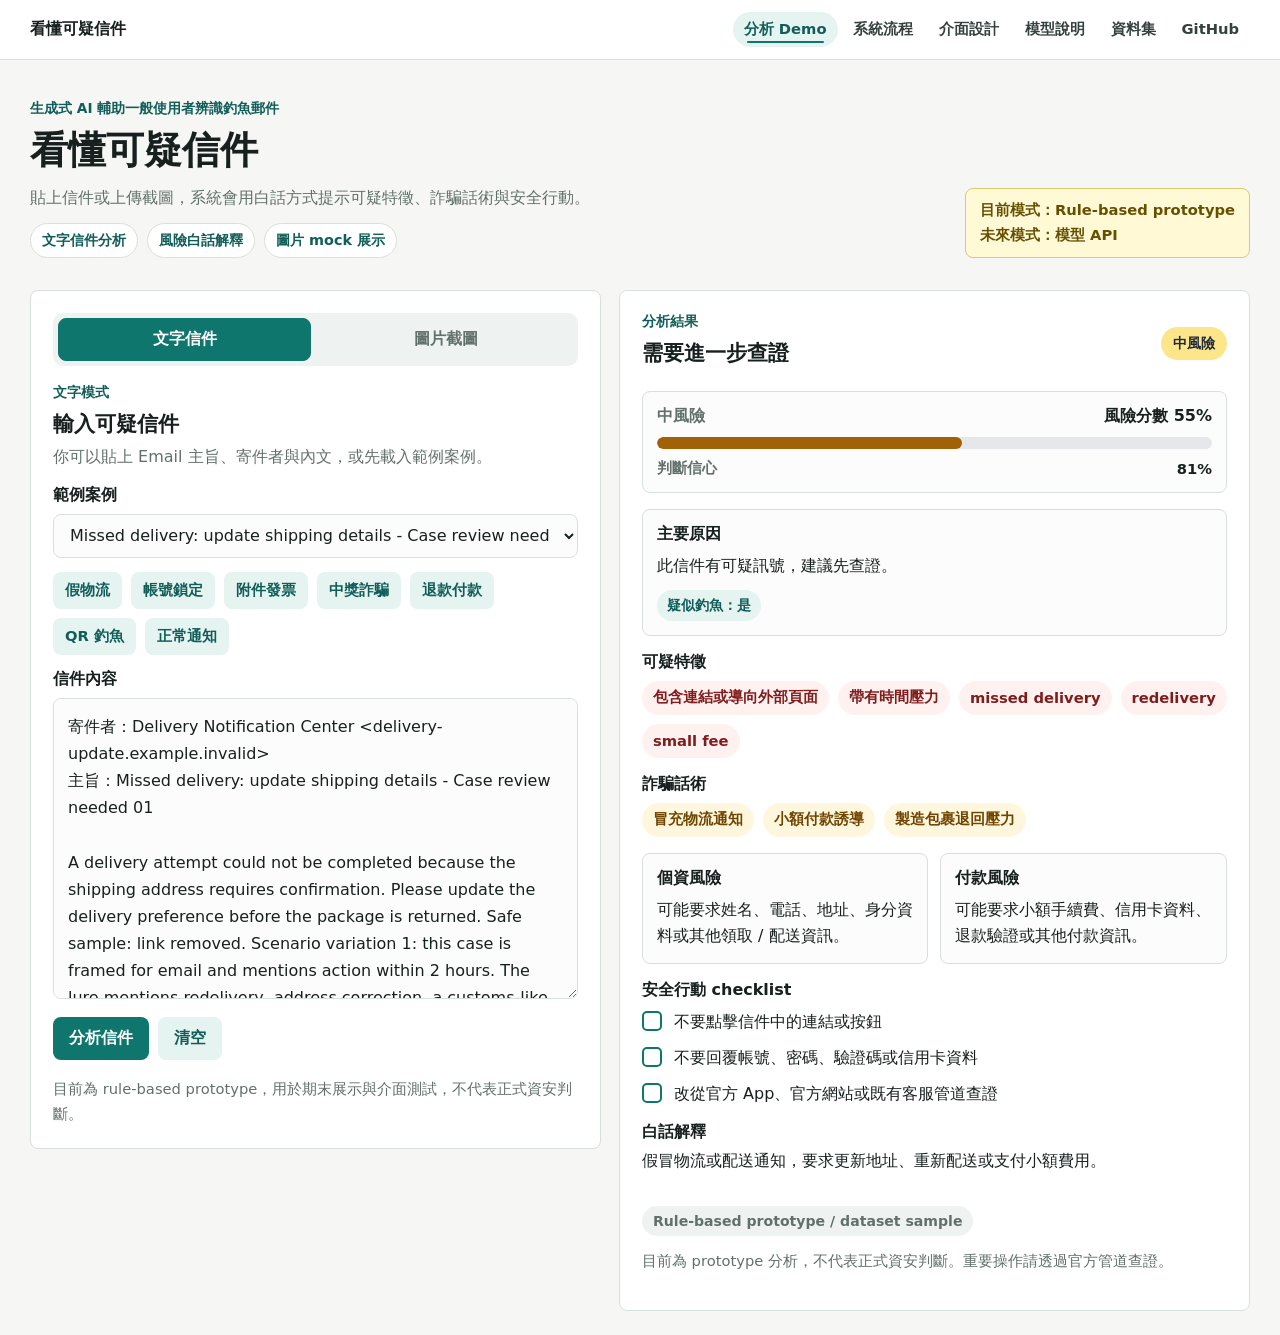
==== web/index.html @ 73e64aed "Add project pages and correct risk scoring" ====
<!doctype html>
<html lang="zh-Hant">
  <head>
    <meta charset="utf-8">
    <meta name="viewport" content="width=device-width, initial-scale=1">
    <title>看懂可疑信件</title>
    <link rel="stylesheet" href="./style.css">
  </head>
  <body>
    <nav class="site-nav" aria-label="主導覽">
      <a class="site-brand" href="./index.html">看懂可疑信件</a>
      <div class="nav-links">
        <a class="nav-link active" href="./index.html">分析 Demo</a>
        <a class="nav-link" href="./workflow.html">系統流程</a>
        <a class="nav-link" href="./interface.html">介面設計</a>
        <a class="nav-link" href="./model.html">模型說明</a>
        <a class="nav-link" href="./dataset.html">資料集</a>
        <a class="nav-link" href="https://github.com/smallweiweihsu/genai-final-anti-scam">GitHub</a>
      </div>
    </nav>
    <main class="app-shell">
      <section class="hero">
        <div class="hero-copy">
          <p class="eyebrow">生成式 AI 輔助一般使用者辨識釣魚郵件</p>
          <h1>看懂可疑信件</h1>
          <p class="hero-subtitle">貼上信件或上傳截圖，系統會用白話方式提示可疑特徵、詐騙話術與安全行動。</p>
          <div class="feature-chips" aria-label="功能摘要">
            <span>文字信件分析</span>
            <span>風險白話解釋</span>
            <span>圖片 mock 展示</span>
          </div>
        </div>
        <div class="mode-panel" aria-label="目前模式">
          <span>目前模式：Rule-based prototype</span>
          <span>未來模式：模型 API</span>
        </div>
      </section>

      <section class="workspace">
        <div class="input-panel">
          <div class="input-tabs" role="tablist" aria-label="輸入模式">
            <button id="textModeTab" type="button" class="tab-button active" data-mode="text" role="tab" aria-selected="true">文字信件</button>
            <button id="imageModeTab" type="button" class="tab-button" data-mode="image" role="tab" aria-selected="false">圖片截圖</button>
          </div>

          <section id="textModePanel" class="mode-section active" data-panel="text" role="tabpanel" aria-labelledby="textModeTab">
            <div class="section-heading">
              <p class="eyebrow">文字模式</p>
              <h2>輸入可疑信件</h2>
              <p>你可以貼上 Email 主旨、寄件者與內文，或先載入範例案例。</p>
            </div>

            <div class="field-group">
              <label for="sampleSelect">範例案例</label>
              <select id="sampleSelect"></select>
            </div>

            <div class="quick-samples" aria-label="快速範例">
              <button type="button" class="quick-button" data-type="fake_delivery">假物流</button>
              <button type="button" class="quick-button" data-type="account_lock">帳號鎖定</button>
              <button type="button" class="quick-button" data-type="invoice_attachment">附件發票</button>
              <button type="button" class="quick-button" data-type="fake_prize">中獎詐騙</button>
              <button type="button" class="quick-button" data-type="refund_or_payment">退款付款</button>
              <button type="button" class="quick-button" data-type="qr_phishing">QR 釣魚</button>
              <button type="button" class="quick-button" data-type="legitimate_security_notice">正常通知</button>
            </div>

            <div class="field-group">
              <label for="messageInput">信件內容</label>
              <textarea id="messageInput" rows="10" placeholder="貼上 Email 主旨、寄件者與內文，或從上方選擇 dataset 範例"></textarea>
            </div>

            <div class="controls">
              <button id="analyzeButton" type="button">分析信件</button>
              <button id="clearButton" type="button" class="secondary">清空</button>
            </div>
          </section>

          <section id="imageModePanel" class="mode-section" data-panel="image" role="tabpanel" aria-labelledby="imageModeTab" hidden>
            <div class="section-heading">
              <p class="eyebrow">圖片模式</p>
              <h2>匯入可疑截圖</h2>
              <p>目前圖片功能只做展示，尚未串接 OCR / 多模態模型。上傳後會顯示 mock 分析結果。</p>
            </div>

            <div class="upload-zone">
              <label for="imageInput">圖片上傳框</label>
              <input id="imageInput" type="file" accept="image/*">
              <p>可拖曳圖片到這裡，或點擊選擇檔案</p>
              <span>支援常見截圖格式；目前不會讀取圖片文字。</span>
            </div>

            <div id="imagePreview" class="image-preview">尚未選擇圖片</div>

            <div class="controls">
              <button id="analyzeImageButton" type="button">分析圖片</button>
              <button id="clearImageButton" type="button" class="secondary">清除圖片</button>
            </div>
          </section>

          <p class="hint">目前為 rule-based prototype，用於期末展示與介面測試，不代表正式資安判斷。</p>
        </div>

        <div class="result-panel" aria-live="polite">
          <div class="result-header">
            <div>
              <p class="eyebrow">分析結果</p>
              <h2 id="riskTitle">等待分析</h2>
            </div>
            <span id="riskBadge" class="badge neutral">未分析</span>
          </div>

          <div class="score-card">
            <div class="score-topline">
              <span id="riskLevelText">--</span>
              <strong id="riskScoreText">--</strong>
            </div>
            <div class="progress-track" aria-hidden="true">
              <div id="riskProgress" class="progress-fill"></div>
            </div>
            <div class="confidence-row">
              <span>判斷信心</span>
              <strong id="confidenceScore">--</strong>
            </div>
          </div>

          <section class="reason-card">
            <h3>主要原因</h3>
            <p id="reasonSummary">請先輸入或載入案例。</p>
            <span id="phishingStatus">--</span>
          </section>

          <section>
            <h3>可疑特徵</h3>
            <div id="indicatorsList" class="tag-list"></div>
          </section>

          <section>
            <h3>詐騙話術</h3>
            <div id="methodsList" class="tag-list"></div>
          </section>

          <section class="risk-grid">
            <div>
              <h3>個資風險</h3>
              <p id="personalRisk">請先輸入或載入信件。</p>
            </div>
            <div>
              <h3>付款風險</h3>
              <p id="paymentRisk">請先輸入或載入信件。</p>
            </div>
          </section>

          <section>
            <h3>安全行動 checklist</h3>
            <div id="actionsList" class="check-list"></div>
          </section>

          <section>
            <h3>白話解釋</h3>
            <p id="explanation">分析後會在這裡顯示一般使用者能理解的說明。</p>
          </section>

          <div class="model-source">
            <span id="modelSource">Rule-based prototype</span>
          </div>
          <p id="disclaimer" class="disclaimer">目前為 prototype 分析，不代表正式資安判斷。</p>
        </div>
      </section>
    </main>

    <script type="module" src="./script.js?v=20260601-risk-score"></script>
  </body>
</html>
---- web/style.css ----
:root {
  --bg: #f6f7f4;
  --panel: #ffffff;
  --ink: #18201f;
  --muted: #62706c;
  --line: #d9dfdc;
  --accent: #0f766e;
  --accent-strong: #115e59;
  --accent-soft: #e5f3f1;
  --danger: #b42318;
  --warning: #a16207;
  --safe: #26734d;
  --soft-danger: #fff1f0;
  --soft-warning: #fff7dd;
}

* {
  box-sizing: border-box;
}

body {
  margin: 0;
  min-height: 100vh;
  color: var(--ink);
  background: var(--bg);
  font-family: "Noto Sans TC", "Microsoft JhengHei", system-ui, sans-serif;
}

.site-nav {
  position: sticky;
  top: 0;
  z-index: 20;
  display: flex;
  justify-content: space-between;
  gap: 18px;
  align-items: center;
  border-bottom: 1px solid var(--line);
  padding: 12px max(16px, calc((100vw - 1220px) / 2));
  background: rgba(255, 255, 255, 0.96);
  backdrop-filter: blur(10px);
}

.site-brand {
  color: var(--ink);
  text-decoration: none;
  font-weight: 900;
  white-space: nowrap;
}

.nav-links {
  display: flex;
  flex-wrap: wrap;
  justify-content: flex-end;
  gap: 4px;
}

.nav-link {
  position: relative;
  border-radius: 999px;
  padding: 8px 11px;
  color: #34413e;
  text-decoration: none;
  font-size: 0.92rem;
  font-weight: 800;
  transition: color 0.18s ease, background 0.18s ease, transform 0.18s ease;
}

.nav-link::after {
  position: absolute;
  right: 14px;
  bottom: 4px;
  left: 14px;
  height: 2px;
  border-radius: 999px;
  background: var(--accent);
  content: "";
  opacity: 0;
  transform: scaleX(0.35);
  transition: opacity 0.18s ease, transform 0.18s ease;
}

.nav-link:hover,
.nav-link.active {
  color: var(--accent-strong);
  background: var(--accent-soft);
}

.nav-link:hover::after,
.nav-link.active::after {
  opacity: 1;
  transform: scaleX(1);
}

.app-shell {
  width: min(1220px, calc(100% - 32px));
  margin: 0 auto;
  padding: 24px 0;
}

.hero {
  display: grid;
  grid-template-columns: minmax(0, 1fr) auto;
  gap: 20px;
  align-items: end;
  padding-bottom: 16px;
}

.hero-subtitle {
  max-width: 800px;
  margin-bottom: 12px;
  color: var(--muted);
  line-height: 1.7;
}

.feature-chips,
.quick-samples,
.controls,
.tag-list {
  display: flex;
  flex-wrap: wrap;
  gap: 9px;
}

.feature-chips span {
  border: 1px solid var(--line);
  border-radius: 999px;
  padding: 7px 11px;
  color: var(--accent-strong);
  background: var(--panel);
  font-size: 0.9rem;
  font-weight: 800;
  transition: transform 0.18s ease, box-shadow 0.18s ease, border-color 0.18s ease;
}

.feature-chips span:hover {
  border-color: var(--accent);
  box-shadow: 0 8px 20px rgba(15, 118, 110, 0.12);
  transform: translateY(-2px);
}

.mode-panel {
  display: grid;
  gap: 6px;
  min-width: 250px;
  border: 1px solid #d8ca70;
  border-radius: 8px;
  padding: 12px 14px;
  color: #665000;
  background: #fff9d6;
  font-size: 0.92rem;
  font-weight: 800;
}

.workspace {
  display: grid;
  grid-template-columns: minmax(0, 0.95fr) minmax(0, 1.05fr);
  gap: 18px;
  align-items: start;
}

.input-panel,
.result-panel {
  background: var(--panel);
  border: 1px solid var(--line);
  border-radius: 8px;
  padding: 22px;
}

.input-tabs {
  display: grid;
  grid-template-columns: 1fr 1fr;
  gap: 8px;
  margin-bottom: 18px;
  padding: 5px;
  border-radius: 10px;
  background: #eef2f1;
}

.tab-button {
  border: 1px solid transparent;
  border-radius: 8px;
  padding: 10px 12px;
  color: var(--muted);
  background: transparent;
  font: inherit;
  font-weight: 900;
  cursor: pointer;
}

.tab-button.active {
  border-color: var(--accent);
  color: #fff;
  background: var(--accent);
}

.mode-section[hidden] {
  display: none;
}

.section-heading {
  margin-bottom: 14px;
}

.section-heading p:last-child {
  margin-bottom: 0;
  color: var(--muted);
  line-height: 1.65;
}

.eyebrow {
  margin: 0 0 8px;
  color: var(--accent-strong);
  font-size: 0.86rem;
  font-weight: 800;
}

h1,
h2,
h3,
p {
  margin-top: 0;
}

h1 {
  margin-bottom: 8px;
  font-size: 2.35rem;
}

h2 {
  margin-bottom: 6px;
  font-size: 1.32rem;
}

h3 {
  margin-bottom: 8px;
  font-size: 1rem;
}

.field-group {
  margin-bottom: 14px;
}

label {
  display: block;
  margin-bottom: 8px;
  font-weight: 800;
}

textarea,
select,
input[type="file"] {
  width: 100%;
  border: 1px solid var(--line);
  border-radius: 8px;
  color: var(--ink);
  background: #fbfcfb;
  font: inherit;
}

select,
input[type="file"] {
  min-height: 44px;
  padding: 10px 12px;
}

textarea {
  min-height: 250px;
  padding: 14px;
  resize: vertical;
  line-height: 1.7;
}

.quick-samples {
  margin: 10px 0 14px;
}

button {
  border: 0;
  border-radius: 8px;
  padding: 11px 16px;
  color: #fff;
  background: var(--accent);
  font: inherit;
  font-weight: 800;
  cursor: pointer;
  transition: background 0.18s ease, color 0.18s ease, transform 0.18s ease, box-shadow 0.18s ease;
}

button:hover {
  background: var(--accent-strong);
  box-shadow: 0 8px 18px rgba(15, 118, 110, 0.16);
  transform: translateY(-1px);
}

button.secondary,
button.quick-button {
  color: var(--accent-strong);
  background: var(--accent-soft);
}

button.quick-button {
  padding: 9px 12px;
  font-size: 0.92rem;
}

.hint,
.disclaimer {
  color: var(--muted);
  font-size: 0.92rem;
  line-height: 1.7;
}

.hint {
  margin: 16px 0 0;
}

.upload-zone {
  border: 1px dashed #a6bbb6;
  border-radius: 8px;
  padding: 18px;
  background: #fbfcfb;
  transition: border-color 0.18s ease, box-shadow 0.18s ease, transform 0.18s ease;
}

.upload-zone:hover {
  border-color: var(--accent);
  box-shadow: 0 10px 24px rgba(15, 118, 110, 0.1);
  transform: translateY(-2px);
}

.upload-zone input {
  margin-bottom: 12px;
}

.upload-zone p {
  margin-bottom: 4px;
  font-weight: 800;
}

.upload-zone span {
  color: var(--muted);
  font-size: 0.9rem;
}

.image-preview {
  display: grid;
  min-height: 210px;
  margin: 14px 0;
  place-items: center;
  overflow: hidden;
  border: 1px solid var(--line);
  border-radius: 8px;
  color: var(--muted);
  background: #fbfcfb;
}

.image-preview img {
  width: 100%;
  max-height: 300px;
  object-fit: contain;
}

.result-header {
  display: flex;
  justify-content: space-between;
  gap: 16px;
  align-items: center;
}

.badge {
  flex: 0 0 auto;
  border-radius: 999px;
  padding: 7px 12px;
  font-size: 0.88rem;
  font-weight: 900;
}

.badge.neutral {
  color: #475569;
  background: #e2e8f0;
}

.badge.high {
  color: #fff;
  background: var(--danger);
}

.badge.medium {
  color: #1f2937;
  background: #fde68a;
}

.badge.low {
  color: #fff;
  background: var(--safe);
}

.score-card,
.reason-card,
.risk-grid div {
  border: 1px solid var(--line);
  border-radius: 8px;
  padding: 14px;
  background: #fbfcfb;
}

.score-card {
  margin: 18px 0 12px;
}

.score-topline {
  display: flex;
  justify-content: space-between;
  gap: 12px;
  align-items: center;
  margin-bottom: 10px;
}

.confidence-row {
  display: flex;
  justify-content: space-between;
  gap: 12px;
  align-items: center;
  margin-top: 10px;
  color: var(--muted);
  font-size: 0.92rem;
  font-weight: 800;
}

.confidence-row strong {
  color: var(--ink);
}

.score-topline span {
  color: var(--muted);
  font-weight: 900;
}

.progress-track {
  height: 12px;
  overflow: hidden;
  border-radius: 999px;
  background: #e5e7eb;
}

.progress-fill {
  width: 0;
  height: 100%;
  border-radius: inherit;
  transition: width 180ms ease;
}

.progress-fill.high {
  background: var(--danger);
}

.progress-fill.medium {
  background: var(--warning);
}

.progress-fill.low {
  background: var(--safe);
}

.reason-card p {
  margin-bottom: 10px;
  line-height: 1.65;
}

.reason-card span {
  display: inline-flex;
  border-radius: 999px;
  padding: 6px 10px;
  color: var(--accent-strong);
  background: var(--accent-soft);
  font-size: 0.9rem;
  font-weight: 900;
}

.model-source {
  display: inline-flex;
  max-width: 100%;
  margin-top: 18px;
  border-radius: 999px;
  padding: 7px 11px;
  color: var(--muted);
  background: #eef2f1;
  font-size: 0.88rem;
  font-weight: 800;
}

.tag {
  display: inline-flex;
  align-items: center;
  min-height: 34px;
  border-radius: 999px;
  padding: 7px 11px;
  font-size: 0.92rem;
  font-weight: 800;
}

.tag.indicator {
  color: #7f1d1d;
  background: var(--soft-danger);
}

.tag.method {
  color: #704500;
  background: var(--soft-warning);
}

.risk-grid {
  display: grid;
  grid-template-columns: 1fr 1fr;
  gap: 12px;
}

.risk-grid p {
  margin-bottom: 0;
  line-height: 1.65;
}

.check-list {
  display: grid;
  gap: 10px;
}

.check-item {
  display: grid;
  grid-template-columns: 22px minmax(0, 1fr);
  gap: 10px;
  align-items: start;
}

.check-item span {
  width: 20px;
  height: 20px;
  border: 2px solid var(--accent);
  border-radius: 5px;
  margin-top: 2px;
}

.check-item p {
  margin-bottom: 0;
  line-height: 1.6;
}

section {
  margin-top: 16px;
}

.disclaimer {
  margin-top: 12px;
}

.page-shell {
  width: min(1120px, calc(100% - 32px));
  margin: 0 auto;
  padding: 30px 0 42px;
}

.page-hero {
  max-width: 820px;
  margin-bottom: 22px;
}

.page-hero p:last-child {
  color: var(--muted);
  line-height: 1.75;
}

.content-grid {
  display: grid;
  grid-template-columns: repeat(2, minmax(0, 1fr));
  gap: 14px;
  margin-top: 18px;
}

.stat-grid {
  display: grid;
  grid-template-columns: repeat(4, minmax(0, 1fr));
  gap: 12px;
  margin: 18px 0;
}

.info-card,
.interactive-card,
.stat-card,
.flow-card {
  border: 1px solid var(--line);
  border-radius: 8px;
  padding: 18px;
  background: var(--panel);
  transition: transform 0.2s ease, box-shadow 0.2s ease, border-color 0.2s ease;
}

.info-card:hover,
.interactive-card:hover,
.stat-card:hover,
.flow-card:hover {
  border-color: #9bc7c0;
  box-shadow: 0 14px 30px rgba(15, 118, 110, 0.12);
  transform: translateY(-3px);
}

.info-card p,
.interactive-card p,
.flow-card p {
  margin-bottom: 0;
  color: var(--muted);
  line-height: 1.7;
}

.flow-list {
  display: grid;
  grid-template-columns: repeat(3, minmax(0, 1fr));
  gap: 14px;
}

.flow-card span {
  display: grid;
  width: 34px;
  height: 34px;
  place-items: center;
  border-radius: 999px;
  color: #fff;
  background: var(--accent);
  font-weight: 900;
}

.stat-card span,
.stat-card strong {
  display: block;
}

.stat-card span {
  color: var(--muted);
  font-weight: 800;
}

.stat-card strong {
  margin-top: 6px;
  color: var(--accent-strong);
  font-size: 2rem;
}

.pill-list,
.field-grid {
  display: flex;
  flex-wrap: wrap;
  gap: 9px;
}

.pill,
.field-grid span {
  border-radius: 999px;
  padding: 7px 11px;
  color: var(--accent-strong);
  background: var(--accent-soft);
  font-size: 0.92rem;
  font-weight: 800;
  transition: transform 0.18s ease, background 0.18s ease;
}

.pill:hover,
.field-grid span:hover {
  background: #d5ebe7;
  transform: translateY(-2px);
}

.code-block {
  overflow-x: auto;
  border: 1px solid var(--line);
  border-radius: 8px;
  padding: 14px;
  background: #f4f7f6;
  color: #1f2d2a;
  line-height: 1.55;
}

.clean-list {
  margin: 0;
  padding-left: 20px;
  color: var(--muted);
  line-height: 1.8;
}

.dropzone {
  border: 1px dashed #a6bbb6;
}

.risk-meter {
  border-radius: 999px;
  background: #e5e7eb;
}

.risk-bar {
  border-radius: inherit;
}

@media (max-width: 900px) {
  .site-nav,
  .hero,
  .workspace,
  .risk-grid,
  .content-grid,
  .flow-list,
  .stat-grid {
    grid-template-columns: 1fr;
  }

  .site-nav {
    flex-direction: column;
    align-items: flex-start;
  }

  .nav-links {
    justify-content: flex-start;
  }

  .hero {
    align-items: start;
  }

  .mode-panel {
    min-width: 0;
  }

  .app-shell {
    width: min(100% - 20px, 760px);
    padding: 18px 0;
  }

  .page-shell {
    width: min(100% - 20px, 760px);
    padding-top: 22px;
  }

  .input-panel,
  .result-panel {
    padding: 18px;
  }

  h1 {
    font-size: 1.9rem;
  }

  textarea {
    min-height: 190px;
  }

  button.quick-button {
    flex: 1 1 calc(50% - 9px);
  }
}

@media (max-width: 520px) {
  .result-header,
  .score-topline {
    align-items: flex-start;
    flex-direction: column;
  }

  .input-tabs {
    grid-template-columns: 1fr;
  }

  button.quick-button {
    flex-basis: 100%;
  }
}
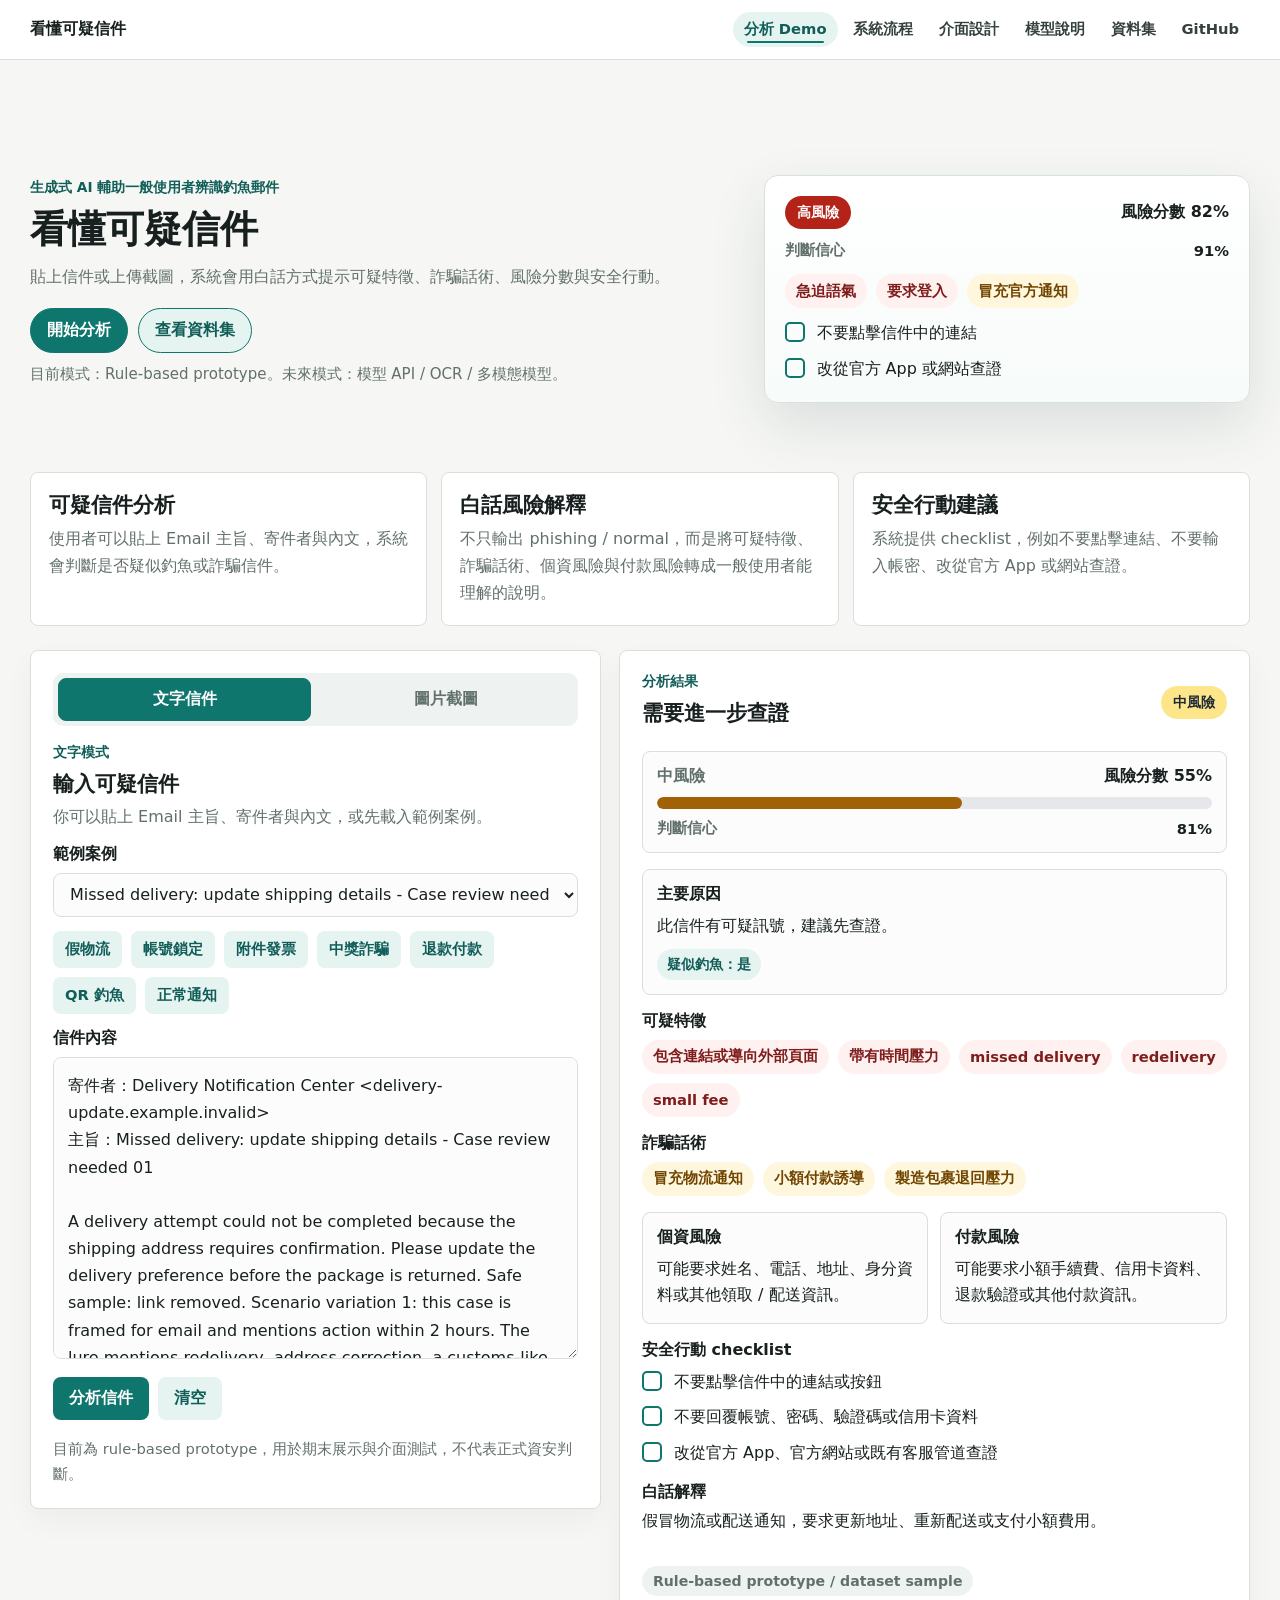
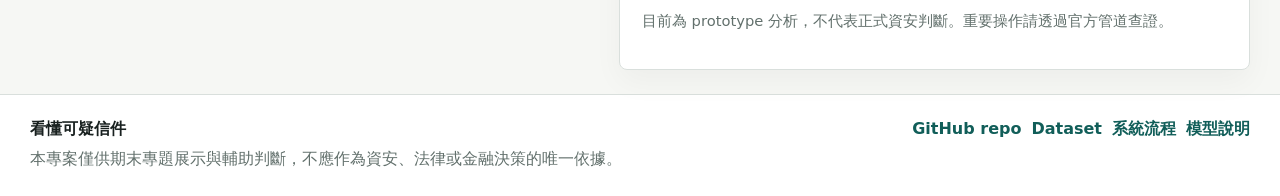
==== commit da00aa53: "Redesign web pages with dataset showcase layout" ====
--- a/web/index.html
+++ b/web/index.html
@@ -19,24 +19,54 @@
       </div>
     </nav>
     <main class="app-shell">
-      <section class="hero">
+      <section class="hero hero-grid">
         <div class="hero-copy">
           <p class="eyebrow">生成式 AI 輔助一般使用者辨識釣魚郵件</p>
           <h1>看懂可疑信件</h1>
-          <p class="hero-subtitle">貼上信件或上傳截圖，系統會用白話方式提示可疑特徵、詐騙話術與安全行動。</p>
-          <div class="feature-chips" aria-label="功能摘要">
-            <span>文字信件分析</span>
-            <span>風險白話解釋</span>
-            <span>圖片 mock 展示</span>
-          </div>
-        </div>
-        <div class="mode-panel" aria-label="目前模式">
-          <span>目前模式：Rule-based prototype</span>
-          <span>未來模式：模型 API</span>
+          <p class="hero-subtitle">貼上信件或上傳截圖，系統會用白話方式提示可疑特徵、詐騙話術、風險分數與安全行動。</p>
+          <div class="hero-actions">
+            <a class="cta-button" href="#analyzer">開始分析</a>
+            <a class="cta-button secondary" href="./dataset.html">查看資料集</a>
+          </div>
+          <p class="mode-inline">目前模式：Rule-based prototype。未來模式：模型 API / OCR / 多模態模型。</p>
+        </div>
+        <div class="preview-card" aria-label="分析結果預覽">
+          <div class="preview-header">
+            <span class="badge high">高風險</span>
+            <strong>風險分數 82%</strong>
+          </div>
+          <div class="confidence-row compact">
+            <span>判斷信心</span>
+            <strong>91%</strong>
+          </div>
+          <div class="tag-list preview-tags">
+            <span class="tag indicator">急迫語氣</span>
+            <span class="tag indicator">要求登入</span>
+            <span class="tag method">冒充官方通知</span>
+          </div>
+          <div class="check-list preview-checks">
+            <div class="check-item"><span aria-hidden="true"></span><p>不要點擊信件中的連結</p></div>
+            <div class="check-item"><span aria-hidden="true"></span><p>改從官方 App 或網站查證</p></div>
+          </div>
         </div>
       </section>
 
-      <section class="workspace">
+      <section class="feature-grid" aria-label="功能特色">
+        <article class="interactive-card">
+          <h2>可疑信件分析</h2>
+          <p>使用者可以貼上 Email 主旨、寄件者與內文，系統會判斷是否疑似釣魚或詐騙信件。</p>
+        </article>
+        <article class="interactive-card">
+          <h2>白話風險解釋</h2>
+          <p>不只輸出 phishing / normal，而是將可疑特徵、詐騙話術、個資風險與付款風險轉成一般使用者能理解的說明。</p>
+        </article>
+        <article class="interactive-card">
+          <h2>安全行動建議</h2>
+          <p>系統提供 checklist，例如不要點擊連結、不要輸入帳密、改從官方 App 或網站查證。</p>
+        </article>
+      </section>
+
+      <section id="analyzer" class="workspace analyzer-section">
         <div class="input-panel">
           <div class="input-tabs" role="tablist" aria-label="輸入模式">
             <button id="textModeTab" type="button" class="tab-button active" data-mode="text" role="tab" aria-selected="true">文字信件</button>
@@ -169,6 +199,19 @@
       </section>
     </main>
 
+    <footer class="footer">
+      <div>
+        <strong>看懂可疑信件</strong>
+        <p>本專案僅供期末專題展示與輔助判斷，不應作為資安、法律或金融決策的唯一依據。</p>
+      </div>
+      <div class="footer-links">
+        <a href="https://github.com/smallweiweihsu/genai-final-anti-scam">GitHub repo</a>
+        <a href="./dataset.html">Dataset</a>
+        <a href="./workflow.html">系統流程</a>
+        <a href="./model.html">模型說明</a>
+      </div>
+    </footer>
+
     <script type="module" src="./script.js?v=20260601-risk-score"></script>
   </body>
 </html>
--- a/web/style.css
+++ b/web/style.css
@@ -7,6 +7,8 @@
   --accent: #0f766e;
   --accent-strong: #115e59;
   --accent-soft: #e5f3f1;
+  --blue: #253b80;
+  --violet: #4f46a5;
   --danger: #b42318;
   --warning: #a16207;
   --safe: #26734d;
@@ -24,6 +26,7 @@
   color: var(--ink);
   background: var(--bg);
   font-family: "Noto Sans TC", "Microsoft JhengHei", system-ui, sans-serif;
+  scroll-behavior: smooth;
 }
 
 .site-nav {
@@ -105,11 +108,93 @@
   padding-bottom: 16px;
 }
 
+.hero-grid {
+  grid-template-columns: minmax(0, 1.1fr) minmax(340px, 0.75fr);
+  align-items: center;
+  min-height: 360px;
+  padding: 46px 0 28px;
+}
+
 .hero-subtitle {
   max-width: 800px;
   margin-bottom: 12px;
   color: var(--muted);
   line-height: 1.7;
+}
+
+.hero-actions {
+  display: flex;
+  flex-wrap: wrap;
+  gap: 10px;
+  margin: 18px 0 12px;
+}
+
+.cta-button {
+  display: inline-flex;
+  align-items: center;
+  justify-content: center;
+  border: 1px solid var(--accent);
+  border-radius: 999px;
+  padding: 11px 16px;
+  color: #fff;
+  background: var(--accent);
+  text-decoration: none;
+  font-weight: 900;
+  transition: background 0.2s ease, color 0.2s ease, transform 0.2s ease, box-shadow 0.2s ease;
+}
+
+.cta-button.secondary {
+  color: var(--accent-strong);
+  background: var(--accent-soft);
+}
+
+.cta-button:hover {
+  box-shadow: 0 12px 24px rgba(15, 118, 110, 0.16);
+  transform: translateY(-2px);
+}
+
+.mode-inline {
+  color: var(--muted);
+  font-size: 0.94rem;
+}
+
+.preview-card {
+  border: 1px solid #d7e2df;
+  border-radius: 14px;
+  padding: 20px;
+  background: linear-gradient(180deg, #ffffff 0%, #f7fbfa 100%);
+  box-shadow: 0 22px 55px rgba(21, 48, 69, 0.12);
+  transition: transform 0.2s ease, box-shadow 0.2s ease, border-color 0.2s ease;
+}
+
+.preview-card:hover {
+  border-color: var(--accent);
+  box-shadow: 0 26px 65px rgba(21, 48, 69, 0.16);
+  transform: translateY(-4px);
+}
+
+.preview-header {
+  display: flex;
+  justify-content: space-between;
+  gap: 12px;
+  align-items: center;
+  margin-bottom: 12px;
+}
+
+.confidence-row.compact {
+  margin: 0 0 14px;
+}
+
+.preview-tags,
+.preview-checks {
+  margin-top: 12px;
+}
+
+.feature-grid {
+  display: grid;
+  grid-template-columns: repeat(3, minmax(0, 1fr));
+  gap: 14px;
+  margin: 12px 0 24px;
 }
 
 .feature-chips,
@@ -164,6 +249,7 @@
   border: 1px solid var(--line);
   border-radius: 8px;
   padding: 22px;
+  box-shadow: 0 12px 30px rgba(24, 32, 31, 0.04);
 }
 
 .input-tabs {
@@ -298,6 +384,14 @@
   background: var(--accent-soft);
 }
 
+button:focus-visible,
+.cta-button:focus-visible,
+.nav-link:focus-visible,
+.site-brand:focus-visible {
+  outline: 3px solid rgba(15, 118, 110, 0.22);
+  outline-offset: 3px;
+}
+
 button.quick-button {
   padding: 9px 12px;
   font-size: 0.92rem;
@@ -576,6 +670,18 @@
   margin-top: 18px;
 }
 
+.section-block {
+  margin-top: 28px;
+}
+
+.section-title {
+  margin-bottom: 14px;
+}
+
+.section-title h2 {
+  font-size: 1.55rem;
+}
+
 .stat-grid {
   display: grid;
   grid-template-columns: repeat(4, minmax(0, 1fr));
@@ -586,7 +692,8 @@
 .info-card,
 .interactive-card,
 .stat-card,
-.flow-card {
+.flow-card,
+.warning-card {
   border: 1px solid var(--line);
   border-radius: 8px;
   padding: 18px;
@@ -597,10 +704,16 @@
 .info-card:hover,
 .interactive-card:hover,
 .stat-card:hover,
-.flow-card:hover {
+.flow-card:hover,
+.warning-card:hover {
   border-color: #9bc7c0;
   box-shadow: 0 14px 30px rgba(15, 118, 110, 0.12);
   transform: translateY(-3px);
+}
+
+.highlight-card {
+  border-color: #c5d8d3;
+  background: #f5fbf9;
 }
 
 .info-card p,
@@ -631,6 +744,22 @@
 .stat-card span,
 .stat-card strong {
   display: block;
+}
+
+.stat-card.wide {
+  grid-column: span 3;
+}
+
+.stat-card p {
+  margin: 6px 0 0;
+  color: var(--muted);
+  line-height: 1.55;
+}
+
+.source-grid {
+  display: grid;
+  grid-template-columns: repeat(3, minmax(0, 1fr));
+  gap: 14px;
 }
 
 .stat-card span {
@@ -678,6 +807,58 @@
   line-height: 1.55;
 }
 
+.dataset-table {
+  overflow: hidden;
+  border: 1px solid var(--line);
+  border-radius: 10px;
+  background: var(--panel);
+}
+
+.table-row {
+  display: grid;
+  grid-template-columns: minmax(150px, 0.65fr) minmax(80px, 0.35fr) minmax(0, 1.4fr);
+  gap: 14px;
+  align-items: center;
+  border-top: 1px solid var(--line);
+  padding: 13px 16px;
+  transition: background 0.18s ease, transform 0.18s ease;
+}
+
+.table-row:first-child {
+  border-top: 0;
+}
+
+.table-row:hover {
+  background: #f4faf8;
+}
+
+.table-row span {
+  color: var(--accent-strong);
+  font-weight: 900;
+}
+
+.table-row strong {
+  color: var(--blue);
+}
+
+.table-row p {
+  margin: 0;
+  color: var(--muted);
+  line-height: 1.6;
+}
+
+.table-head {
+  color: var(--ink);
+  background: #eef5f3;
+  font-weight: 900;
+}
+
+.warning-card {
+  margin-top: 28px;
+  border-color: #d8ca70;
+  background: #fff9d6;
+}
+
 .clean-list {
   margin: 0;
   padding-left: 20px;
@@ -698,15 +879,60 @@
   border-radius: inherit;
 }
 
+.footer {
+  display: flex;
+  justify-content: space-between;
+  gap: 22px;
+  border-top: 1px solid var(--line);
+  padding: 24px max(16px, calc((100vw - 1220px) / 2));
+  background: #fff;
+}
+
+.footer p {
+  max-width: 650px;
+  margin: 6px 0 0;
+  color: var(--muted);
+  line-height: 1.6;
+}
+
+.footer-links {
+  display: flex;
+  flex-wrap: wrap;
+  justify-content: flex-end;
+  gap: 10px;
+}
+
+.footer-links a {
+  color: var(--accent-strong);
+  text-decoration: none;
+  font-weight: 800;
+}
+
+.footer-links a:hover {
+  text-decoration: underline;
+}
+
 @media (max-width: 900px) {
   .site-nav,
   .hero,
+  .hero-grid,
   .workspace,
   .risk-grid,
   .content-grid,
+  .feature-grid,
   .flow-list,
-  .stat-grid {
+  .stat-grid,
+  .source-grid,
+  .footer {
     grid-template-columns: 1fr;
+  }
+
+  .footer {
+    display: grid;
+  }
+
+  .footer-links {
+    justify-content: flex-start;
   }
 
   .site-nav {
@@ -726,6 +952,11 @@
     min-width: 0;
   }
 
+  .hero-grid {
+    min-height: 0;
+    padding-top: 24px;
+  }
+
   .app-shell {
     width: min(100% - 20px, 760px);
     padding: 18px 0;
@@ -751,6 +982,15 @@
 
   button.quick-button {
     flex: 1 1 calc(50% - 9px);
+  }
+
+  .stat-card.wide {
+    grid-column: auto;
+  }
+
+  .table-row {
+    grid-template-columns: 1fr;
+    gap: 6px;
   }
 }
 
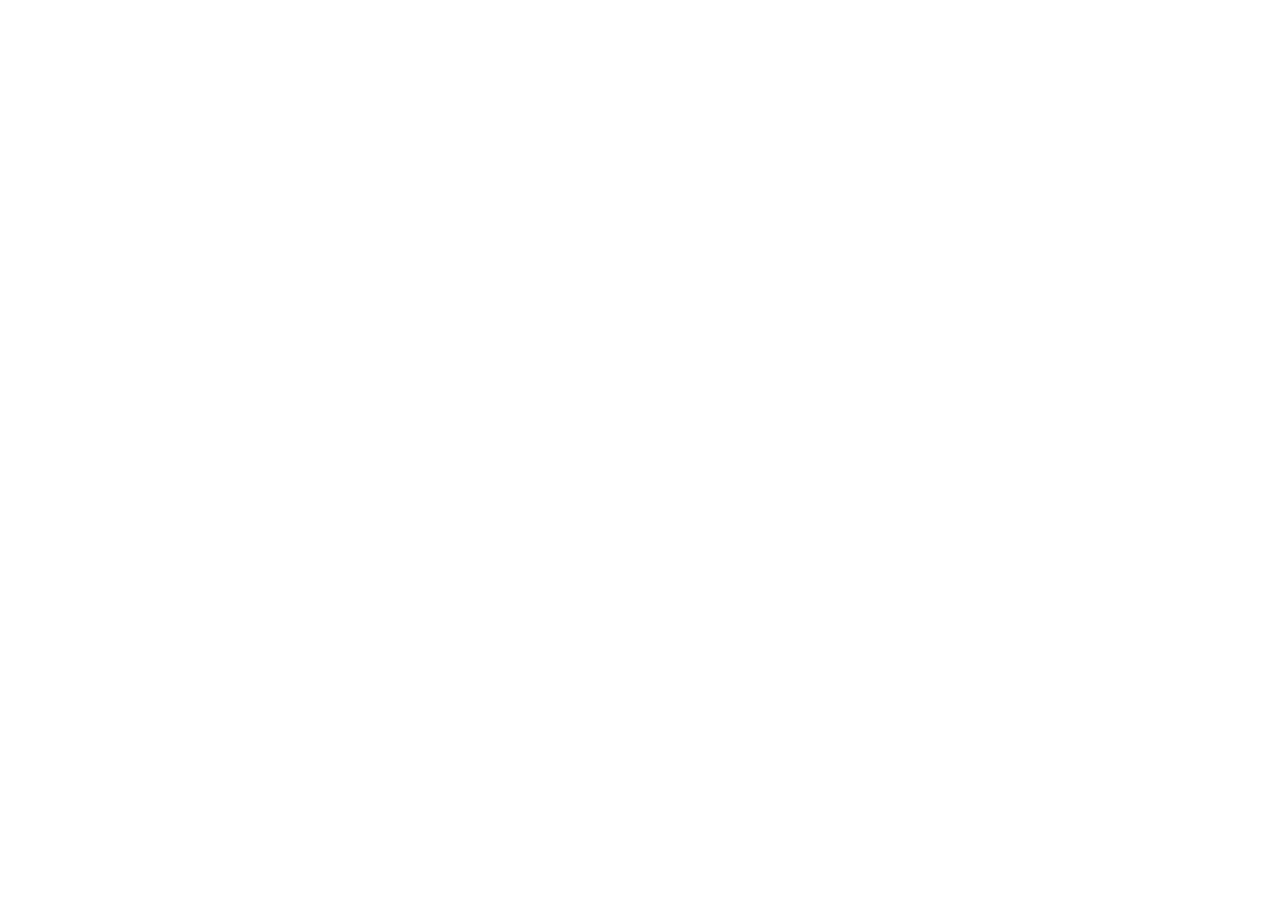
==== commit e1e48bb2: "chore: replace web/ with new React 19 + Tailwind 4 interactive phishing detector UI - Complete redes" ====
--- a/web/index.html
+++ b/web/index.html
@@ -1,217 +1,86 @@
 <!doctype html>
 <html lang="zh-Hant">
+
   <head>
-    <meta charset="utf-8">
-    <meta name="viewport" content="width=device-width, initial-scale=1">
-    <title>看懂可疑信件</title>
-    <link rel="stylesheet" href="./style.css">
+    <meta charset="UTF-8" />
+    <meta
+      name="viewport"
+      content="width=device-width, initial-scale=1.0, maximum-scale=1" />
+    <title>看懂可疑信件 - AI 輔助釣魚郵件辨識互動介面</title>    
+    <link rel="preconnect" href="https://fonts.googleapis.com" />
+    <link rel="preconnect" href="https://fonts.gstatic.com" crossorigin />
+    <link href="https://fonts.googleapis.com/css2?family=Inter:wght@300;400;500;600;700;800&family=Noto+Sans+TC:wght@300;400;500;700;900&display=swap" rel="stylesheet" />
+    <script type="module" crossorigin src="/assets/index-B3Xw4hRC.js"></script>
+    <link rel="stylesheet" crossorigin href="/assets/index-BMOoP9BW.css">
+    <script src="/__manus__/debug-collector.js" defer></script>
   </head>
-  <body>
-    <nav class="site-nav" aria-label="主導覽">
-      <a class="site-brand" href="./index.html">看懂可疑信件</a>
-      <div class="nav-links">
-        <a class="nav-link active" href="./index.html">分析 Demo</a>
-        <a class="nav-link" href="./workflow.html">系統流程</a>
-        <a class="nav-link" href="./interface.html">介面設計</a>
-        <a class="nav-link" href="./model.html">模型說明</a>
-        <a class="nav-link" href="./dataset.html">資料集</a>
-        <a class="nav-link" href="https://github.com/smallweiweihsu/genai-final-anti-scam">GitHub</a>
-      </div>
-    </nav>
-    <main class="app-shell">
-      <section class="hero hero-grid">
-        <div class="hero-copy">
-          <p class="eyebrow">生成式 AI 輔助一般使用者辨識釣魚郵件</p>
-          <h1>看懂可疑信件</h1>
-          <p class="hero-subtitle">貼上信件或上傳截圖，系統會用白話方式提示可疑特徵、詐騙話術、風險分數與安全行動。</p>
-          <div class="hero-actions">
-            <a class="cta-button" href="#analyzer">開始分析</a>
-            <a class="cta-button secondary" href="./dataset.html">查看資料集</a>
-          </div>
-          <p class="mode-inline">目前模式：Rule-based prototype。未來模式：模型 API / OCR / 多模態模型。</p>
-        </div>
-        <div class="preview-card" aria-label="分析結果預覽">
-          <div class="preview-header">
-            <span class="badge high">高風險</span>
-            <strong>風險分數 82%</strong>
-          </div>
-          <div class="confidence-row compact">
-            <span>判斷信心</span>
-            <strong>91%</strong>
-          </div>
-          <div class="tag-list preview-tags">
-            <span class="tag indicator">急迫語氣</span>
-            <span class="tag indicator">要求登入</span>
-            <span class="tag method">冒充官方通知</span>
-          </div>
-          <div class="check-list preview-checks">
-            <div class="check-item"><span aria-hidden="true"></span><p>不要點擊信件中的連結</p></div>
-            <div class="check-item"><span aria-hidden="true"></span><p>改從官方 App 或網站查證</p></div>
-          </div>
-        </div>
-      </section>
 
-      <section class="feature-grid" aria-label="功能特色">
-        <article class="interactive-card">
-          <h2>可疑信件分析</h2>
-          <p>使用者可以貼上 Email 主旨、寄件者與內文，系統會判斷是否疑似釣魚或詐騙信件。</p>
-        </article>
-        <article class="interactive-card">
-          <h2>白話風險解釋</h2>
-          <p>不只輸出 phishing / normal，而是將可疑特徵、詐騙話術、個資風險與付款風險轉成一般使用者能理解的說明。</p>
-        </article>
-        <article class="interactive-card">
-          <h2>安全行動建議</h2>
-          <p>系統提供 checklist，例如不要點擊連結、不要輸入帳密、改從官方 App 或網站查證。</p>
-        </article>
-      </section>
+  <body class="dark">
+    <script id="manus-runtime">window.__MANUS_HOST_DEV__ = false;
+(function(){"use strict";var Mr={exports:{}},Kn={};/**
+ * @license React
+ * react-jsx-runtime.production.js
+ *
+ * Copyright (c) Meta Platforms, Inc. and affiliates.
+ *
+ * This source code is licensed under the MIT license found in the
+ * LICENSE file in the root directory of this source tree.
+ */var $c;function um(){if($c)return Kn;$c=1;var r=Symbol.for("react.transitional.element"),i=Symbol.for("react.fragment");function c(s,d,m){var x=null;if(m!==void 0&&(x=""+m),d.key!==void 0&&(x=""+d.key),"key"in d){m={};for(var R in d)R!=="key"&&(m[R]=d[R])}else m=d;return d=m.ref,{$$typeof:r,type:s,key:x,ref:d!==void 0?d:null,props:m}}return Kn.Fragment=i,Kn.jsx=c,Kn.jsxs=c,Kn}var Fc;function dm(){return Fc||(Fc=1,Mr.exports=um()),Mr.exports}var h=dm(),Ar={exports:{}},Pn={},Rr={exports:{}},Nr={};/**
+ * @license React
+ * scheduler.production.js
+ *
+ * Copyright (c) Meta Platforms, Inc. and affiliates.
+ *
+ * This source code is licensed under the MIT license found in the
+ * LICENSE file in the root directory of this source tree.
+ */var Ic;function fm(){return Ic||(Ic=1,function(r){function i(A,q){var B=A.length;A.push(q);t:for(;0<B;){var bt=B-1>>>1,p=A[bt];if(0<d(p,q))A[bt]=q,A[B]=p,B=bt;else break t}}function c(A){return A.length===0?null:A[0]}function s(A){if(A.length===0)return null;var q=A[0],B=A.pop();if(B!==q){A[0]=B;t:for(var bt=0,p=A.length,O=p>>>1;bt<O;){var X=2*(bt+1)-1,G=A[X],Z=X+1,st=A[Z];if(0>d(G,B))Z<p&&0>d(st,G)?(A[bt]=st,A[Z]=B,bt=Z):(A[bt]=G,A[X]=B,bt=X);else if(Z<p&&0>d(st,B))A[bt]=st,A[Z]=B,bt=Z;else break t}}return q}function d(A,q){var B=A.sortIndex-q.sortIndex;return B!==0?B:A.id-q.id}if(r.unstable_now=void 0,typeof performance=="object"&&typeof performance.now=="function"){var m=performance;r.unstable_now=function(){return m.now()}}else{var x=Date,R=x.now();r.unstable_now=function(){return x.now()-R}}var C=[],v=[],D=1,j=null,J=3,at=!1,$=!1,nt=!1,ct=!1,ht=typeof setTimeout=="function"?setTimeout:null,St=typeof clearTimeout=="function"?clearTimeout:null,_=typeof setImmediate<"u"?setImmediate:null;function Y(A){for(var q=c(v);q!==null;){if(q.callback===null)s(v);else if(q.startTime<=A)s(v),q.sortIndex=q.expirationTime,i(C,q);else break;q=c(v)}}function H(A){if(nt=!1,Y(A),!$)if(c(C)!==null)$=!0,it||(it=!0,Bt());else{var q=c(v);q!==null&&Mt(H,q.startTime-A)}}var it=!1,rt=-1,V=5,xt=-1;function Be(){return ct?!0:!(r.unstable_now()-xt<V)}function te(){if(ct=!1,it){var A=r.unstable_now();xt=A;var q=!0;try{t:{$=!1,nt&&(nt=!1,St(rt),rt=-1),at=!0;var B=J;try{e:{for(Y(A),j=c(C);j!==null&&!(j.expirationTime>A&&Be());){var bt=j.callback;if(typeof bt=="function"){j.callback=null,J=j.priorityLevel;var p=bt(j.expirationTime<=A);if(A=r.unstable_now(),typeof p=="function"){j.callback=p,Y(A),q=!0;break e}j===c(C)&&s(C),Y(A)}else s(C);j=c(C)}if(j!==null)q=!0;else{var O=c(v);O!==null&&Mt(H,O.startTime-A),q=!1}}break t}finally{j=null,J=B,at=!1}q=void 0}}finally{q?Bt():it=!1}}}var Bt;if(typeof _=="function")Bt=function(){_(te)};else if(typeof MessageChannel<"u"){var me=new MessageChannel,Se=me.port2;me.port1.onmessage=te,Bt=function(){Se.postMessage(null)}}else Bt=function(){ht(te,0)};function Mt(A,q){rt=ht(function(){A(r.unstable_now())},q)}r.unstable_IdlePriority=5,r.unstable_ImmediatePriority=1,r.unstable_LowPriority=4,r.unstable_NormalPriority=3,r.unstable_Profiling=null,r.unstable_UserBlockingPriority=2,r.unstable_cancelCallback=function(A){A.callback=null},r.unstable_forceFrameRate=function(A){0>A||125<A?console.error("forceFrameRate takes a positive int between 0 and 125, forcing frame rates higher than 125 fps is not supported"):V=0<A?Math.floor(1e3/A):5},r.unstable_getCurrentPriorityLevel=function(){return J},r.unstable_next=function(A){switch(J){case 1:case 2:case 3:var q=3;break;default:q=J}var B=J;J=q;try{return A()}finally{J=B}},r.unstable_requestPaint=function(){ct=!0},r.unstable_runWithPriority=function(A,q){switch(A){case 1:case 2:case 3:case 4:case 5:break;default:A=3}var B=J;J=A;try{return q()}finally{J=B}},r.unstable_scheduleCallback=function(A,q,B){var bt=r.unstable_now();switch(typeof B=="object"&&B!==null?(B=B.delay,B=typeof B=="number"&&0<B?bt+B:bt):B=bt,A){case 1:var p=-1;break;case 2:p=250;break;case 5:p=1073741823;break;case 4:p=1e4;break;default:p=5e3}return p=B+p,A={id:D++,callback:q,priorityLevel:A,startTime:B,expirationTime:p,sortIndex:-1},B>bt?(A.sortIndex=B,i(v,A),c(C)===null&&A===c(v)&&(nt?(St(rt),rt=-1):nt=!0,Mt(H,B-bt))):(A.sortIndex=p,i(C,A),$||at||($=!0,it||(it=!0,Bt()))),A},r.unstable_shouldYield=Be,r.unstable_wrapCallback=function(A){var q=J;return function(){var B=J;J=q;try{return A.apply(this,arguments)}finally{J=B}}}}(Nr)),Nr}var tu;function hm(){return tu||(tu=1,Rr.exports=fm()),Rr.exports}var zr={exports:{}},ut={};/**
+ * @license React
+ * react.production.js
+ *
+ * Copyright (c) Meta Platforms, Inc. and affiliates.
+ *
+ * This source code is licensed under the MIT license found in the
+ * LICENSE file in the root directory of this source tree.
+ */var eu;function mm(){if(eu)return ut;eu=1;var r=Symbol.for("react.transitional.element"),i=Symbol.for("react.portal"),c=Symbol.for("react.fragment"),s=Symbol.for("react.strict_mode"),d=Symbol.for("react.profiler"),m=Symbol.for("react.consumer"),x=Symbol.for("react.context"),R=Symbol.for("react.forward_ref"),C=Symbol.for("react.suspense"),v=Symbol.for("react.memo"),D=Symbol.for("react.lazy"),j=Symbol.iterator;function J(p){return p===null||typeof p!="object"?null:(p=j&&p[j]||p["@@iterator"],typeof p=="function"?p:null)}var at={isMounted:function(){return!1},enqueueForceUpdate:function(){},enqueueReplaceState:function(){},enqueueSetState:function(){}},$=Object.assign,nt={};function ct(p,O,X){this.props=p,this.context=O,this.refs=nt,this.updater=X||at}ct.prototype.isReactComponent={},ct.prototype.setState=function(p,O){if(typeof p!="object"&&typeof p!="function"&&p!=null)throw Error("takes an object of state variables to update or a function which returns an object of state variables.");this.updater.enqueueSetState(this,p,O,"setState")},ct.prototype.forceUpdate=function(p){this.updater.enqueueForceUpdate(this,p,"forceUpdate")};function ht(){}ht.prototype=ct.prototype;function St(p,O,X){this.props=p,this.context=O,this.refs=nt,this.updater=X||at}var _=St.prototype=new ht;_.constructor=St,$(_,ct.prototype),_.isPureReactComponent=!0;var Y=Array.isArray,H={H:null,A:null,T:null,S:null,V:null},it=Object.prototype.hasOwnProperty;function rt(p,O,X,G,Z,st){return X=st.ref,{$$typeof:r,type:p,key:O,ref:X!==void 0?X:null,props:st}}function V(p,O){return rt(p.type,O,void 0,void 0,void 0,p.props)}function xt(p){return typeof p=="object"&&p!==null&&p.$$typeof===r}function Be(p){var O={"=":"=0",":":"=2"};return"$"+p.replace(/[=:]/g,function(X){return O[X]})}var te=/\/+/g;function Bt(p,O){return typeof p=="object"&&p!==null&&p.key!=null?Be(""+p.key):O.toString(36)}function me(){}function Se(p){switch(p.status){case"fulfilled":return p.value;case"rejected":throw p.reason;default:switch(typeof p.status=="string"?p.then(me,me):(p.status="pending",p.then(function(O){p.status==="pending"&&(p.status="fulfilled",p.value=O)},function(O){p.status==="pending"&&(p.status="rejected",p.reason=O)})),p.status){case"fulfilled":return p.value;case"rejected":throw p.reason}}throw p}function Mt(p,O,X,G,Z){var st=typeof p;(st==="undefined"||st==="boolean")&&(p=null);var I=!1;if(p===null)I=!0;else switch(st){case"bigint":case"string":case"number":I=!0;break;case"object":switch(p.$$typeof){case r:case i:I=!0;break;case D:return I=p._init,Mt(I(p._payload),O,X,G,Z)}}if(I)return Z=Z(p),I=G===""?"."+Bt(p,0):G,Y(Z)?(X="",I!=null&&(X=I.replace(te,"$&/")+"/"),Mt(Z,O,X,"",function(Jt){return Jt})):Z!=null&&(xt(Z)&&(Z=V(Z,X+(Z.key==null||p&&p.key===Z.key?"":(""+Z.key).replace(te,"$&/")+"/")+I)),O.push(Z)),1;I=0;var gt=G===""?".":G+":";if(Y(p))for(var Tt=0;Tt<p.length;Tt++)G=p[Tt],st=gt+Bt(G,Tt),I+=Mt(G,O,X,st,Z);else if(Tt=J(p),typeof Tt=="function")for(p=Tt.call(p),Tt=0;!(G=p.next()).done;)G=G.value,st=gt+Bt(G,Tt++),I+=Mt(G,O,X,st,Z);else if(st==="object"){if(typeof p.then=="function")return Mt(Se(p),O,X,G,Z);throw O=String(p),Error("Objects are not valid as a React child (found: "+(O==="[object Object]"?"object with keys {"+Object.keys(p).join(", ")+"}":O)+"). If you meant to render a collection of children, use an array instead.")}return I}function A(p,O,X){if(p==null)return p;var G=[],Z=0;return Mt(p,G,"","",function(st){return O.call(X,st,Z++)}),G}function q(p){if(p._status===-1){var O=p._result;O=O(),O.then(function(X){(p._status===0||p._status===-1)&&(p._status=1,p._result=X)},function(X){(p._status===0||p._status===-1)&&(p._status=2,p._result=X)}),p._status===-1&&(p._status=0,p._result=O)}if(p._status===1)return p._result.default;throw p._result}var B=typeof reportError=="function"?reportError:function(p){if(typeof window=="object"&&typeof window.ErrorEvent=="function"){var O=new window.ErrorEvent("error",{bubbles:!0,cancelable:!0,message:typeof p=="object"&&p!==null&&typeof p.message=="string"?String(p.message):String(p),error:p});if(!window.dispatchEvent(O))return}else if(typeof process=="object"&&typeof process.emit=="function"){process.emit("uncaughtException",p);return}console.error(p)};function bt(){}return ut.Children={map:A,forEach:function(p,O,X){A(p,function(){O.apply(this,arguments)},X)},count:function(p){var O=0;return A(p,function(){O++}),O},toArray:function(p){return A(p,function(O){return O})||[]},only:function(p){if(!xt(p))throw Error("React.Children.only expected to receive a single React element child.");return p}},ut.Component=ct,ut.Fragment=c,ut.Profiler=d,ut.PureComponent=St,ut.StrictMode=s,ut.Suspense=C,ut.__CLIENT_INTERNALS_DO_NOT_USE_OR_WARN_USERS_THEY_CANNOT_UPGRADE=H,ut.__COMPILER_RUNTIME={__proto__:null,c:function(p){return H.H.useMemoCache(p)}},ut.cache=function(p){return function(){return p.apply(null,arguments)}},ut.cloneElement=function(p,O,X){if(p==null)throw Error("The argument must be a React element, but you passed "+p+".");var G=$({},p.props),Z=p.key,st=void 0;if(O!=null)for(I in O.ref!==void 0&&(st=void 0),O.key!==void 0&&(Z=""+O.key),O)!it.call(O,I)||I==="key"||I==="__self"||I==="__source"||I==="ref"&&O.ref===void 0||(G[I]=O[I]);var I=arguments.length-2;if(I===1)G.children=X;else if(1<I){for(var gt=Array(I),Tt=0;Tt<I;Tt++)gt[Tt]=arguments[Tt+2];G.children=gt}return rt(p.type,Z,void 0,void 0,st,G)},ut.createContext=function(p){return p={$$typeof:x,_currentValue:p,_currentValue2:p,_threadCount:0,Provider:null,Consumer:null},p.Provider=p,p.Consumer={$$typeof:m,_context:p},p},ut.createElement=function(p,O,X){var G,Z={},st=null;if(O!=null)for(G in O.key!==void 0&&(st=""+O.key),O)it.call(O,G)&&G!=="key"&&G!=="__self"&&G!=="__source"&&(Z[G]=O[G]);var I=arguments.length-2;if(I===1)Z.children=X;else if(1<I){for(var gt=Array(I),Tt=0;Tt<I;Tt++)gt[Tt]=arguments[Tt+2];Z.children=gt}if(p&&p.defaultProps)for(G in I=p.defaultProps,I)Z[G]===void 0&&(Z[G]=I[G]);return rt(p,st,void 0,void 0,null,Z)},ut.createRef=function(){return{current:null}},ut.forwardRef=function(p){return{$$typeof:R,render:p}},ut.isValidElement=xt,ut.lazy=function(p){return{$$typeof:D,_payload:{_status:-1,_result:p},_init:q}},ut.memo=function(p,O){return{$$typeof:v,type:p,compare:O===void 0?null:O}},ut.startTransition=function(p){var O=H.T,X={};H.T=X;try{var G=p(),Z=H.S;Z!==null&&Z(X,G),typeof G=="object"&&G!==null&&typeof G.then=="function"&&G.then(bt,B)}catch(st){B(st)}finally{H.T=O}},ut.unstable_useCacheRefresh=function(){return H.H.useCacheRefresh()},ut.use=function(p){return H.H.use(p)},ut.useActionState=function(p,O,X){return H.H.useActionState(p,O,X)},ut.useCallback=function(p,O){return H.H.useCallback(p,O)},ut.useContext=function(p){return H.H.useContext(p)},ut.useDebugValue=function(){},ut.useDeferredValue=function(p,O){return H.H.useDeferredValue(p,O)},ut.useEffect=function(p,O,X){var G=H.H;if(typeof X=="function")throw Error("useEffect CRUD overload is not enabled in this build of React.");return G.useEffect(p,O)},ut.useId=function(){return H.H.useId()},ut.useImperativeHandle=function(p,O,X){return H.H.useImperativeHandle(p,O,X)},ut.useInsertionEffect=function(p,O){return H.H.useInsertionEffect(p,O)},ut.useLayoutEffect=function(p,O){return H.H.useLayoutEffect(p,O)},ut.useMemo=function(p,O){return H.H.useMemo(p,O)},ut.useOptimistic=function(p,O){return H.H.useOptimistic(p,O)},ut.useReducer=function(p,O,X){return H.H.useReducer(p,O,X)},ut.useRef=function(p){return H.H.useRef(p)},ut.useState=function(p){return H.H.useState(p)},ut.useSyncExternalStore=function(p,O,X){return H.H.useSyncExternalStore(p,O,X)},ut.useTransition=function(){return H.H.useTransition()},ut.version="19.1.1",ut}var lu;function _r(){return lu||(lu=1,zr.exports=mm()),zr.exports}var kr={exports:{}},he={};/**
+ * @license React
+ * react-dom.production.js
+ *
+ * Copyright (c) Meta Platforms, Inc. and affiliates.
+ *
+ * This source code is licensed under the MIT license found in the
+ * LICENSE file in the root directory of this source tree.
+ */var au;function gm(){if(au)return he;au=1;var r=_r();function i(C){var v="https://react.dev/errors/"+C;if(1<arguments.length){v+="?args[]="+encodeURIComponent(arguments[1]);for(var D=2;D<arguments.length;D++)v+="&args[]="+encodeURIComponent(arguments[D])}return"Minified React error #"+C+"; visit "+v+" for the full message or use the non-minified dev environment for full errors and additional helpful warnings."}function c(){}var s={d:{f:c,r:function(){throw Error(i(522))},D:c,C:c,L:c,m:c,X:c,S:c,M:c},p:0,findDOMNode:null},d=Symbol.for("react.portal");function m(C,v,D){var j=3<arguments.length&&arguments[3]!==void 0?arguments[3]:null;return{$$typeof:d,key:j==null?null:""+j,children:C,containerInfo:v,implementation:D}}var x=r.__CLIENT_INTERNALS_DO_NOT_USE_OR_WARN_USERS_THEY_CANNOT_UPGRADE;function R(C,v){if(C==="font")return"";if(typeof v=="string")return v==="use-credentials"?v:""}return he.__DOM_INTERNALS_DO_NOT_USE_OR_WARN_USERS_THEY_CANNOT_UPGRADE=s,he.createPortal=function(C,v){var D=2<arguments.length&&arguments[2]!==void 0?arguments[2]:null;if(!v||v.nodeType!==1&&v.nodeType!==9&&v.nodeType!==11)throw Error(i(299));return m(C,v,null,D)},he.flushSync=function(C){var v=x.T,D=s.p;try{if(x.T=null,s.p=2,C)return C()}finally{x.T=v,s.p=D,s.d.f()}},he.preconnect=function(C,v){typeof C=="string"&&(v?(v=v.crossOrigin,v=typeof v=="string"?v==="use-credentials"?v:"":void 0):v=null,s.d.C(C,v))},he.prefetchDNS=function(C){typeof C=="string"&&s.d.D(C)},he.preinit=function(C,v){if(typeof C=="string"&&v&&typeof v.as=="string"){var D=v.as,j=R(D,v.crossOrigin),J=typeof v.integrity=="string"?v.integrity:void 0,at=typeof v.fetchPriority=="string"?v.fetchPriority:void 0;D==="style"?s.d.S(C,typeof v.precedence=="string"?v.precedence:void 0,{crossOrigin:j,integrity:J,fetchPriority:at}):D==="script"&&s.d.X(C,{crossOrigin:j,integrity:J,fetchPriority:at,nonce:typeof v.nonce=="string"?v.nonce:void 0})}},he.preinitModule=function(C,v){if(typeof C=="string")if(typeof v=="object"&&v!==null){if(v.as==null||v.as==="script"){var D=R(v.as,v.crossOrigin);s.d.M(C,{crossOrigin:D,integrity:typeof v.integrity=="string"?v.integrity:void 0,nonce:typeof v.nonce=="string"?v.nonce:void 0})}}else v==null&&s.d.M(C)},he.preload=function(C,v){if(typeof C=="string"&&typeof v=="object"&&v!==null&&typeof v.as=="string"){var D=v.as,j=R(D,v.crossOrigin);s.d.L(C,D,{crossOrigin:j,integrity:typeof v.integrity=="string"?v.integrity:void 0,nonce:typeof v.nonce=="string"?v.nonce:void 0,type:typeof v.type=="string"?v.type:void 0,fetchPriority:typeof v.fetchPriority=="string"?v.fetchPriority:void 0,referrerPolicy:typeof v.referrerPolicy=="string"?v.referrerPolicy:void 0,imageSrcSet:typeof v.imageSrcSet=="string"?v.imageSrcSet:void 0,imageSizes:typeof v.imageSizes=="string"?v.imageSizes:void 0,media:typeof v.media=="string"?v.media:void 0})}},he.preloadModule=function(C,v){if(typeof C=="string")if(v){var D=R(v.as,v.crossOrigin);s.d.m(C,{as:typeof v.as=="string"&&v.as!=="script"?v.as:void 0,crossOrigin:D,integrity:typeof v.integrity=="string"?v.integrity:void 0})}else s.d.m(C)},he.requestFormReset=function(C){s.d.r(C)},he.unstable_batchedUpdates=function(C,v){return C(v)},he.useFormState=function(C,v,D){return x.H.useFormState(C,v,D)},he.useFormStatus=function(){return x.H.useHostTransitionStatus()},he.version="19.1.1",he}var nu;function pm(){if(nu)return kr.exports;nu=1;function r(){if(!(typeof __REACT_DEVTOOLS_GLOBAL_HOOK__>"u"||typeof __REACT_DEVTOOLS_GLOBAL_HOOK__.checkDCE!="function"))try{__REACT_DEVTOOLS_GLOBAL_HOOK__.checkDCE(r)}catch(i){console.error(i)}}return r(),kr.exports=gm(),kr.exports}/**
+ * @license React
+ * react-dom-client.production.js
+ *
+ * Copyright (c) Meta Platforms, Inc. and affiliates.
+ *
+ * This source code is licensed under the MIT license found in the
+ * LICENSE file in the root directory of this source tree.
+ */var ou;function ym(){if(ou)return Pn;ou=1;var r=hm(),i=_r(),c=pm();function s(t){var e="https://react.dev/errors/"+t;if(1<arguments.length){e+="?args[]="+encodeURIComponent(arguments[1]);for(var l=2;l<arguments.length;l++)e+="&args[]="+encodeURIComponent(arguments[l])}return"Minified React error #"+t+"; visit "+e+" for the full message or use the non-minified dev environment for full errors and additional helpful warnings."}function d(t){return!(!t||t.nodeType!==1&&t.nodeType!==9&&t.nodeType!==11)}function m(t){var e=t,l=t;if(t.alternate)for(;e.return;)e=e.return;else{t=e;do e=t,(e.flags&4098)!==0&&(l=e.return),t=e.return;while(t)}return e.tag===3?l:null}function x(t){if(t.tag===13){var e=t.memoizedState;if(e===null&&(t=t.alternate,t!==null&&(e=t.memoizedState)),e!==null)return e.dehydrated}return null}function R(t){if(m(t)!==t)throw Error(s(188))}function C(t){var e=t.alternate;if(!e){if(e=m(t),e===null)throw Error(s(188));return e!==t?null:t}for(var l=t,a=e;;){var n=l.return;if(n===null)break;var o=n.alternate;if(o===null){if(a=n.return,a!==null){l=a;continue}break}if(n.child===o.child){for(o=n.child;o;){if(o===l)return R(n),t;if(o===a)return R(n),e;o=o.sibling}throw Error(s(188))}if(l.return!==a.return)l=n,a=o;else{for(var u=!1,f=n.child;f;){if(f===l){u=!0,l=n,a=o;break}if(f===a){u=!0,a=n,l=o;break}f=f.sibling}if(!u){for(f=o.child;f;){if(f===l){u=!0,l=o,a=n;break}if(f===a){u=!0,a=o,l=n;break}f=f.sibling}if(!u)throw Error(s(189))}}if(l.alternate!==a)throw Error(s(190))}if(l.tag!==3)throw Error(s(188));return l.stateNode.current===l?t:e}function v(t){var e=t.tag;if(e===5||e===26||e===27||e===6)return t;for(t=t.child;t!==null;){if(e=v(t),e!==null)return e;t=t.sibling}return null}var D=Object.assign,j=Symbol.for("react.element"),J=Symbol.for("react.transitional.element"),at=Symbol.for("react.portal"),$=Symbol.for("react.fragment"),nt=Symbol.for("react.strict_mode"),ct=Symbol.for("react.profiler"),ht=Symbol.for("react.provider"),St=Symbol.for("react.consumer"),_=Symbol.for("react.context"),Y=Symbol.for("react.forward_ref"),H=Symbol.for("react.suspense"),it=Symbol.for("react.suspense_list"),rt=Symbol.for("react.memo"),V=Symbol.for("react.lazy"),xt=Symbol.for("react.activity"),Be=Symbol.for("react.memo_cache_sentinel"),te=Symbol.iterator;function Bt(t){return t===null||typeof t!="object"?null:(t=te&&t[te]||t["@@iterator"],typeof t=="function"?t:null)}var me=Symbol.for("react.client.reference");function Se(t){if(t==null)return null;if(typeof t=="function")return t.$$typeof===me?null:t.displayName||t.name||null;if(typeof t=="string")return t;switch(t){case $:return"Fragment";case ct:return"Profiler";case nt:return"StrictMode";case H:return"Suspense";case it:return"SuspenseList";case xt:return"Activity"}if(typeof t=="object")switch(t.$$typeof){case at:return"Portal";case _:return(t.displayName||"Context")+".Provider";case St:return(t._context.displayName||"Context")+".Consumer";case Y:var e=t.render;return t=t.displayName,t||(t=e.displayName||e.name||"",t=t!==""?"ForwardRef("+t+")":"ForwardRef"),t;case rt:return e=t.displayName||null,e!==null?e:Se(t.type)||"Memo";case V:e=t._payload,t=t._init;try{return Se(t(e))}catch{}}return null}var Mt=Array.isArray,A=i.__CLIENT_INTERNALS_DO_NOT_USE_OR_WARN_USERS_THEY_CANNOT_UPGRADE,q=c.__DOM_INTERNALS_DO_NOT_USE_OR_WARN_USERS_THEY_CANNOT_UPGRADE,B={pending:!1,data:null,method:null,action:null},bt=[],p=-1;function O(t){return{current:t}}function X(t){0>p||(t.current=bt[p],bt[p]=null,p--)}function G(t,e){p++,bt[p]=t.current,t.current=e}var Z=O(null),st=O(null),I=O(null),gt=O(null);function Tt(t,e){switch(G(I,e),G(st,t),G(Z,null),e.nodeType){case 9:case 11:t=(t=e.documentElement)&&(t=t.namespaceURI)?Hh(t):0;break;default:if(t=e.tagName,e=e.namespaceURI)e=Hh(e),t=Uh(e,t);else switch(t){case"svg":t=1;break;case"math":t=2;break;default:t=0}}X(Z),G(Z,t)}function Jt(){X(Z),X(st),X(I)}function Ke(t){t.memoizedState!==null&&G(gt,t);var e=Z.current,l=Uh(e,t.type);e!==l&&(G(st,t),G(Z,l))}function Ce(t){st.current===t&&(X(Z),X(st)),gt.current===t&&(X(gt),Wo._currentValue=B)}var Pe=Object.prototype.hasOwnProperty,yl=r.unstable_scheduleCallback,sn=r.unstable_cancelCallback,Ca=r.unstable_shouldYield,ri=r.unstable_requestPaint,ge=r.unstable_now,si=r.unstable_getCurrentPriorityLevel,Ul=r.unstable_ImmediatePriority,Fn=r.unstable_UserBlockingPriority,nl=r.unstable_NormalPriority,ci=r.unstable_LowPriority,Gl=r.unstable_IdlePriority,ui=r.log,Ea=r.unstable_setDisableYieldValue,ql=null,Wt=null;function Je(t){if(typeof ui=="function"&&Ea(t),Wt&&typeof Wt.setStrictMode=="function")try{Wt.setStrictMode(ql,t)}catch{}}var $t=Math.clz32?Math.clz32:fi,di=Math.log,Ta=Math.LN2;function fi(t){return t>>>=0,t===0?32:31-(di(t)/Ta|0)|0}var L=256,cn=4194304;function vl(t){var e=t&42;if(e!==0)return e;switch(t&-t){case 1:return 1;case 2:return 2;case 4:return 4;case 8:return 8;case 16:return 16;case 32:return 32;case 64:return 64;case 128:return 128;case 256:case 512:case 1024:case 2048:case 4096:case 8192:case 16384:case 32768:case 65536:case 131072:case 262144:case 524288:case 1048576:case 2097152:return t&4194048;case 4194304:case 8388608:case 16777216:case 33554432:return t&62914560;case 67108864:return 67108864;case 134217728:return 134217728;case 268435456:return 268435456;case 536870912:return 536870912;case 1073741824:return 0;default:return t}}function un(t,e,l){var a=t.pendingLanes;if(a===0)return 0;var n=0,o=t.suspendedLanes,u=t.pingedLanes;t=t.warmLanes;var f=a&134217727;return f!==0?(a=f&~o,a!==0?n=vl(a):(u&=f,u!==0?n=vl(u):l||(l=f&~t,l!==0&&(n=vl(l))))):(f=a&~o,f!==0?n=vl(f):u!==0?n=vl(u):l||(l=a&~t,l!==0&&(n=vl(l)))),n===0?0:e!==0&&e!==n&&(e&o)===0&&(o=n&-n,l=e&-e,o>=l||o===32&&(l&4194048)!==0)?e:n}function Dt(t,e){return(t.pendingLanes&~(t.suspendedLanes&~t.pingedLanes)&e)===0}function In(t,e){switch(t){case 1:case 2:case 4:case 8:case 64:return e+250;case 16:case 32:case 128:case 256:case 512:case 1024:case 2048:case 4096:case 8192:case 16384:case 32768:case 65536:case 131072:case 262144:case 524288:case 1048576:case 2097152:return e+5e3;case 4194304:case 8388608:case 16777216:case 33554432:return-1;case 67108864:case 134217728:case 268435456:case 536870912:case 1073741824:return-1;default:return-1}}function to(){var t=L;return L<<=1,(L&4194048)===0&&(L=256),t}function hi(){var t=cn;return cn<<=1,(cn&62914560)===0&&(cn=4194304),t}function eo(t){for(var e=[],l=0;31>l;l++)e.push(t);return e}function Da(t,e){t.pendingLanes|=e,e!==268435456&&(t.suspendedLanes=0,t.pingedLanes=0,t.warmLanes=0)}function Ir(t,e,l,a,n,o){var u=t.pendingLanes;t.pendingLanes=l,t.suspendedLanes=0,t.pingedLanes=0,t.warmLanes=0,t.expiredLanes&=l,t.entangledLanes&=l,t.errorRecoveryDisabledLanes&=l,t.shellSuspendCounter=0;var f=t.entanglements,g=t.expirationTimes,S=t.hiddenUpdates;for(l=u&~l;0<l;){var N=31-$t(l),k=1<<N;f[N]=0,g[N]=-1;var E=S[N];if(E!==null)for(S[N]=null,N=0;N<E.length;N++){var T=E[N];T!==null&&(T.lane&=-536870913)}l&=~k}a!==0&&mi(t,a,0),o!==0&&n===0&&t.tag!==0&&(t.suspendedLanes|=o&~(u&~e))}function mi(t,e,l){t.pendingLanes|=e,t.suspendedLanes&=~e;var a=31-$t(e);t.entangledLanes|=e,t.entanglements[a]=t.entanglements[a]|1073741824|l&4194090}function gi(t,e){var l=t.entangledLanes|=e;for(t=t.entanglements;l;){var a=31-$t(l),n=1<<a;n&e|t[a]&e&&(t[a]|=e),l&=~n}}function lo(t){switch(t){case 2:t=1;break;case 8:t=4;break;case 32:t=16;break;case 256:case 512:case 1024:case 2048:case 4096:case 8192:case 16384:case 32768:case 65536:case 131072:case 262144:case 524288:case 1048576:case 2097152:case 4194304:case 8388608:case 16777216:case 33554432:t=128;break;case 268435456:t=134217728;break;default:t=0}return t}function ao(t){return t&=-t,2<t?8<t?(t&134217727)!==0?32:268435456:8:2}function pi(){var t=q.p;return t!==0?t:(t=window.event,t===void 0?32:nm(t.type))}function ts(t,e){var l=q.p;try{return q.p=t,e()}finally{q.p=l}}var ol=Math.random().toString(36).slice(2),ee="__reactFiber$"+ol,pe="__reactProps$"+ol,Yl="__reactContainer$"+ol,no="__reactEvents$"+ol,es="__reactListeners$"+ol,ls="__reactHandles$"+ol,yi="__reactResources$"+ol,Ma="__reactMarker$"+ol;function oo(t){delete t[ee],delete t[pe],delete t[no],delete t[es],delete t[ls]}function Vl(t){var e=t[ee];if(e)return e;for(var l=t.parentNode;l;){if(e=l[Yl]||l[ee]){if(l=e.alternate,e.child!==null||l!==null&&l.child!==null)for(t=Vh(t);t!==null;){if(l=t[ee])return l;t=Vh(t)}return e}t=l,l=t.parentNode}return null}function Xl(t){if(t=t[ee]||t[Yl]){var e=t.tag;if(e===5||e===6||e===13||e===26||e===27||e===3)return t}return null}function Aa(t){var e=t.tag;if(e===5||e===26||e===27||e===6)return t.stateNode;throw Error(s(33))}function Zl(t){var e=t[yi];return e||(e=t[yi]={hoistableStyles:new Map,hoistableScripts:new Map}),e}function Vt(t){t[Ma]=!0}var vi=new Set,bi={};function bl(t,e){We(t,e),We(t+"Capture",e)}function We(t,e){for(bi[t]=e,t=0;t<e.length;t++)vi.add(e[t])}var as=RegExp("^[:A-Z_a-z\\u00C0-\\u00D6\\u00D8-\\u00F6\\u00F8-\\u02FF\\u0370-\\u037D\\u037F-\\u1FFF\\u200C-\\u200D\\u2070-\\u218F\\u2C00-\\u2FEF\\u3001-\\uD7FF\\uF900-\\uFDCF\\uFDF0-\\uFFFD][:A-Z_a-z\\u00C0-\\u00D6\\u00D8-\\u00F6\\u00F8-\\u02FF\\u0370-\\u037D\\u037F-\\u1FFF\\u200C-\\u200D\\u2070-\\u218F\\u2C00-\\u2FEF\\u3001-\\uD7FF\\uF900-\\uFDCF\\uFDF0-\\uFFFD\\-.0-9\\u00B7\\u0300-\\u036F\\u203F-\\u2040]*$"),xi={},wi={};function Ra(t){return Pe.call(wi,t)?!0:Pe.call(xi,t)?!1:as.test(t)?wi[t]=!0:(xi[t]=!0,!1)}function M(t,e,l){if(Ra(e))if(l===null)t.removeAttribute(e);else{switch(typeof l){case"undefined":case"function":case"symbol":t.removeAttribute(e);return;case"boolean":var a=e.toLowerCase().slice(0,5);if(a!=="data-"&&a!=="aria-"){t.removeAttribute(e);return}}t.setAttribute(e,""+l)}}function tt(t,e,l){if(l===null)t.removeAttribute(e);else{switch(typeof l){case"undefined":case"function":case"symbol":case"boolean":t.removeAttribute(e);return}t.setAttribute(e,""+l)}}function Ot(t,e,l,a){if(a===null)t.removeAttribute(l);else{switch(typeof a){case"undefined":case"function":case"symbol":case"boolean":t.removeAttribute(l);return}t.setAttributeNS(e,l,""+a)}}var le,Ee;function ae(t){if(le===void 0)try{throw Error()}catch(l){var e=l.stack.trim().match(/\n( *(at )?)/);le=e&&e[1]||"",Ee=-1<l.stack.indexOf(`
+    at`)?" (<anonymous>)":-1<l.stack.indexOf("@")?"@unknown:0:0":""}return`
+`+le+t+Ee}var Le=!1;function He(t,e){if(!t||Le)return"";Le=!0;var l=Error.prepareStackTrace;Error.prepareStackTrace=void 0;try{var a={DetermineComponentFrameRoot:function(){try{if(e){var k=function(){throw Error()};if(Object.defineProperty(k.prototype,"props",{set:function(){throw Error()}}),typeof Reflect=="object"&&Reflect.construct){try{Reflect.construct(k,[])}catch(T){var E=T}Reflect.construct(t,[],k)}else{try{k.call()}catch(T){E=T}t.call(k.prototype)}}else{try{throw Error()}catch(T){E=T}(k=t())&&typeof k.catch=="function"&&k.catch(function(){})}}catch(T){if(T&&E&&typeof T.stack=="string")return[T.stack,E.stack]}return[null,null]}};a.DetermineComponentFrameRoot.displayName="DetermineComponentFrameRoot";var n=Object.getOwnPropertyDescriptor(a.DetermineComponentFrameRoot,"name");n&&n.configurable&&Object.defineProperty(a.DetermineComponentFrameRoot,"name",{value:"DetermineComponentFrameRoot"});var o=a.DetermineComponentFrameRoot(),u=o[0],f=o[1];if(u&&f){var g=u.split(`
+`),S=f.split(`
+`);for(n=a=0;a<g.length&&!g[a].includes("DetermineComponentFrameRoot");)a++;for(;n<S.length&&!S[n].includes("DetermineComponentFrameRoot");)n++;if(a===g.length||n===S.length)for(a=g.length-1,n=S.length-1;1<=a&&0<=n&&g[a]!==S[n];)n--;for(;1<=a&&0<=n;a--,n--)if(g[a]!==S[n]){if(a!==1||n!==1)do if(a--,n--,0>n||g[a]!==S[n]){var N=`
+`+g[a].replace(" at new "," at ");return t.displayName&&N.includes("<anonymous>")&&(N=N.replace("<anonymous>",t.displayName)),N}while(1<=a&&0<=n);break}}}finally{Le=!1,Error.prepareStackTrace=l}return(l=t?t.displayName||t.name:"")?ae(l):""}function Ql(t){switch(t.tag){case 26:case 27:case 5:return ae(t.type);case 16:return ae("Lazy");case 13:return ae("Suspense");case 19:return ae("SuspenseList");case 0:case 15:return He(t.type,!1);case 11:return He(t.type.render,!1);case 1:return He(t.type,!0);case 31:return ae("Activity");default:return""}}function xl(t){try{var e="";do e+=Ql(t),t=t.return;while(t);return e}catch(l){return`
+Error generating stack: `+l.message+`
+`+l.stack}}function Xt(t){switch(typeof t){case"bigint":case"boolean":case"number":case"string":case"undefined":return t;case"object":return t;default:return""}}function il(t){var e=t.type;return(t=t.nodeName)&&t.toLowerCase()==="input"&&(e==="checkbox"||e==="radio")}function ve(t){var e=il(t)?"checked":"value",l=Object.getOwnPropertyDescriptor(t.constructor.prototype,e),a=""+t[e];if(!t.hasOwnProperty(e)&&typeof l<"u"&&typeof l.get=="function"&&typeof l.set=="function"){var n=l.get,o=l.set;return Object.defineProperty(t,e,{configurable:!0,get:function(){return n.call(this)},set:function(u){a=""+u,o.call(this,u)}}),Object.defineProperty(t,e,{enumerable:l.enumerable}),{getValue:function(){return a},setValue:function(u){a=""+u},stopTracking:function(){t._valueTracker=null,delete t[e]}}}}function re(t){t._valueTracker||(t._valueTracker=ve(t))}function rl(t){if(!t)return!1;var e=t._valueTracker;if(!e)return!0;var l=e.getValue(),a="";return t&&(a=il(t)?t.checked?"true":"false":t.value),t=a,t!==l?(e.setValue(t),!0):!1}function wl(t){if(t=t||(typeof document<"u"?document:void 0),typeof t>"u")return null;try{return t.activeElement||t.body}catch{return t.body}}var dn=/[\n"\\]/g;function se(t){return t.replace(dn,function(e){return"\\"+e.charCodeAt(0).toString(16)+" "})}function Kl(t,e,l,a,n,o,u,f){t.name="",u!=null&&typeof u!="function"&&typeof u!="symbol"&&typeof u!="boolean"?t.type=u:t.removeAttribute("type"),e!=null?u==="number"?(e===0&&t.value===""||t.value!=e)&&(t.value=""+Xt(e)):t.value!==""+Xt(e)&&(t.value=""+Xt(e)):u!=="submit"&&u!=="reset"||t.removeAttribute("value"),e!=null?Pl(t,u,Xt(e)):l!=null?Pl(t,u,Xt(l)):a!=null&&t.removeAttribute("value"),n==null&&o!=null&&(t.defaultChecked=!!o),n!=null&&(t.checked=n&&typeof n!="function"&&typeof n!="symbol"),f!=null&&typeof f!="function"&&typeof f!="symbol"&&typeof f!="boolean"?t.name=""+Xt(f):t.removeAttribute("name")}function Na(t,e,l,a,n,o,u,f){if(o!=null&&typeof o!="function"&&typeof o!="symbol"&&typeof o!="boolean"&&(t.type=o),e!=null||l!=null){if(!(o!=="submit"&&o!=="reset"||e!=null))return;l=l!=null?""+Xt(l):"",e=e!=null?""+Xt(e):l,f||e===t.value||(t.value=e),t.defaultValue=e}a=a??n,a=typeof a!="function"&&typeof a!="symbol"&&!!a,t.checked=f?t.checked:!!a,t.defaultChecked=!!a,u!=null&&typeof u!="function"&&typeof u!="symbol"&&typeof u!="boolean"&&(t.name=u)}function Pl(t,e,l){e==="number"&&wl(t.ownerDocument)===t||t.defaultValue===""+l||(t.defaultValue=""+l)}function $e(t,e,l,a){if(t=t.options,e){e={};for(var n=0;n<l.length;n++)e["$"+l[n]]=!0;for(l=0;l<t.length;l++)n=e.hasOwnProperty("$"+t[l].value),t[l].selected!==n&&(t[l].selected=n),n&&a&&(t[l].defaultSelected=!0)}else{for(l=""+Xt(l),e=null,n=0;n<t.length;n++){if(t[n].value===l){t[n].selected=!0,a&&(t[n].defaultSelected=!0);return}e!==null||t[n].disabled||(e=t[n])}e!==null&&(e.selected=!0)}}function za(t,e,l){if(e!=null&&(e=""+Xt(e),e!==t.value&&(t.value=e),l==null)){t.defaultValue!==e&&(t.defaultValue=e);return}t.defaultValue=l!=null?""+Xt(l):""}function _a(t,e,l,a){if(e==null){if(a!=null){if(l!=null)throw Error(s(92));if(Mt(a)){if(1<a.length)throw Error(s(93));a=a[0]}l=a}l==null&&(l=""),e=l}l=Xt(e),t.defaultValue=l,a=t.textContent,a===l&&a!==""&&a!==null&&(t.value=a)}function Fe(t,e){if(e){var l=t.firstChild;if(l&&l===t.lastChild&&l.nodeType===3){l.nodeValue=e;return}}t.textContent=e}var fn=new Set("animationIterationCount aspectRatio borderImageOutset borderImageSlice borderImageWidth boxFlex boxFlexGroup boxOrdinalGroup columnCount columns flex flexGrow flexPositive flexShrink flexNegative flexOrder gridArea gridRow gridRowEnd gridRowSpan gridRowStart gridColumn gridColumnEnd gridColumnSpan gridColumnStart fontWeight lineClamp lineHeight opacity order orphans scale tabSize widows zIndex zoom fillOpacity floodOpacity stopOpacity strokeDasharray strokeDashoffset strokeMiterlimit strokeOpacity strokeWidth MozAnimationIterationCount MozBoxFlex MozBoxFlexGroup MozLineClamp msAnimationIterationCount msFlex msZoom msFlexGrow msFlexNegative msFlexOrder msFlexPositive msFlexShrink msGridColumn msGridColumnSpan msGridRow msGridRowSpan WebkitAnimationIterationCount WebkitBoxFlex WebKitBoxFlexGroup WebkitBoxOrdinalGroup WebkitColumnCount WebkitColumns WebkitFlex WebkitFlexGrow WebkitFlexPositive WebkitFlexShrink WebkitLineClamp".split(" "));function ka(t,e,l){var a=e.indexOf("--")===0;l==null||typeof l=="boolean"||l===""?a?t.setProperty(e,""):e==="float"?t.cssFloat="":t[e]="":a?t.setProperty(e,l):typeof l!="number"||l===0||fn.has(e)?e==="float"?t.cssFloat=l:t[e]=(""+l).trim():t[e]=l+"px"}function Oa(t,e,l){if(e!=null&&typeof e!="object")throw Error(s(62));if(t=t.style,l!=null){for(var a in l)!l.hasOwnProperty(a)||e!=null&&e.hasOwnProperty(a)||(a.indexOf("--")===0?t.setProperty(a,""):a==="float"?t.cssFloat="":t[a]="");for(var n in e)a=e[n],e.hasOwnProperty(n)&&l[n]!==a&&ka(t,n,a)}else for(var o in e)e.hasOwnProperty(o)&&ka(t,o,e[o])}function ja(t){if(t.indexOf("-")===-1)return!1;switch(t){case"annotation-xml":case"color-profile":case"font-face":case"font-face-src":case"font-face-uri":case"font-face-format":case"font-face-name":case"missing-glyph":return!1;default:return!0}}var Si=new Map([["acceptCharset","accept-charset"],["htmlFor","for"],["httpEquiv","http-equiv"],["crossOrigin","crossorigin"],["accentHeight","accent-height"],["alignmentBaseline","alignment-baseline"],["arabicForm","arabic-form"],["baselineShift","baseline-shift"],["capHeight","cap-height"],["clipPath","clip-path"],["clipRule","clip-rule"],["colorInterpolation","color-interpolation"],["colorInterpolationFilters","color-interpolation-filters"],["colorProfile","color-profile"],["colorRendering","color-rendering"],["dominantBaseline","dominant-baseline"],["enableBackground","enable-background"],["fillOpacity","fill-opacity"],["fillRule","fill-rule"],["floodColor","flood-color"],["floodOpacity","flood-opacity"],["fontFamily","font-family"],["fontSize","font-size"],["fontSizeAdjust","font-size-adjust"],["fontStretch","font-stretch"],["fontStyle","font-style"],["fontVariant","font-variant"],["fontWeight","font-weight"],["glyphName","glyph-name"],["glyphOrientationHorizontal","glyph-orientation-horizontal"],["glyphOrientationVertical","glyph-orientation-vertical"],["horizAdvX","horiz-adv-x"],["horizOriginX","horiz-origin-x"],["imageRendering","image-rendering"],["letterSpacing","letter-spacing"],["lightingColor","lighting-color"],["markerEnd","marker-end"],["markerMid","marker-mid"],["markerStart","marker-start"],["overlinePosition","overline-position"],["overlineThickness","overline-thickness"],["paintOrder","paint-order"],["panose-1","panose-1"],["pointerEvents","pointer-events"],["renderingIntent","rendering-intent"],["shapeRendering","shape-rendering"],["stopColor","stop-color"],["stopOpacity","stop-opacity"],["strikethroughPosition","strikethrough-position"],["strikethroughThickness","strikethrough-thickness"],["strokeDasharray","stroke-dasharray"],["strokeDashoffset","stroke-dashoffset"],["strokeLinecap","stroke-linecap"],["strokeLinejoin","stroke-linejoin"],["strokeMiterlimit","stroke-miterlimit"],["strokeOpacity","stroke-opacity"],["strokeWidth","stroke-width"],["textAnchor","text-anchor"],["textDecoration","text-decoration"],["textRendering","text-rendering"],["transformOrigin","transform-origin"],["underlinePosition","underline-position"],["underlineThickness","underline-thickness"],["unicodeBidi","unicode-bidi"],["unicodeRange","unicode-range"],["unitsPerEm","units-per-em"],["vAlphabetic","v-alphabetic"],["vHanging","v-hanging"],["vIdeographic","v-ideographic"],["vMathematical","v-mathematical"],["vectorEffect","vector-effect"],["vertAdvY","vert-adv-y"],["vertOriginX","vert-origin-x"],["vertOriginY","vert-origin-y"],["wordSpacing","word-spacing"],["writingMode","writing-mode"],["xmlnsXlink","xmlns:xlink"],["xHeight","x-height"]]),Ci=/^[\u0000-\u001F ]*j[\r\n\t]*a[\r\n\t]*v[\r\n\t]*a[\r\n\t]*s[\r\n\t]*c[\r\n\t]*r[\r\n\t]*i[\r\n\t]*p[\r\n\t]*t[\r\n\t]*:/i;function Ba(t){return Ci.test(""+t)?"javascript:throw new Error('React has blocked a javascript: URL as a security precaution.')":t}var hn=null;function mn(t){return t=t.target||t.srcElement||window,t.correspondingUseElement&&(t=t.correspondingUseElement),t.nodeType===3?t.parentNode:t}var Sl=null,Cl=null;function io(t){var e=Xl(t);if(e&&(t=e.stateNode)){var l=t[pe]||null;t:switch(t=e.stateNode,e.type){case"input":if(Kl(t,l.value,l.defaultValue,l.defaultValue,l.checked,l.defaultChecked,l.type,l.name),e=l.name,l.type==="radio"&&e!=null){for(l=t;l.parentNode;)l=l.parentNode;for(l=l.querySelectorAll('input[name="'+se(""+e)+'"][type="radio"]'),e=0;e<l.length;e++){var a=l[e];if(a!==t&&a.form===t.form){var n=a[pe]||null;if(!n)throw Error(s(90));Kl(a,n.value,n.defaultValue,n.defaultValue,n.checked,n.defaultChecked,n.type,n.name)}}for(e=0;e<l.length;e++)a=l[e],a.form===t.form&&rl(a)}break t;case"textarea":za(t,l.value,l.defaultValue);break t;case"select":e=l.value,e!=null&&$e(t,!!l.multiple,e,!1)}}}var gn=!1;function ro(t,e,l){if(gn)return t(e,l);gn=!0;try{var a=t(e);return a}finally{if(gn=!1,(Sl!==null||Cl!==null)&&(ir(),Sl&&(e=Sl,t=Cl,Cl=Sl=null,io(e),t)))for(e=0;e<t.length;e++)io(t[e])}}function Jl(t,e){var l=t.stateNode;if(l===null)return null;var a=l[pe]||null;if(a===null)return null;l=a[e];t:switch(e){case"onClick":case"onClickCapture":case"onDoubleClick":case"onDoubleClickCapture":case"onMouseDown":case"onMouseDownCapture":case"onMouseMove":case"onMouseMoveCapture":case"onMouseUp":case"onMouseUpCapture":case"onMouseEnter":(a=!a.disabled)||(t=t.type,a=!(t==="button"||t==="input"||t==="select"||t==="textarea")),t=!a;break t;default:t=!1}if(t)return null;if(l&&typeof l!="function")throw Error(s(231,e,typeof l));return l}var Ue=!(typeof window>"u"||typeof window.document>"u"||typeof window.document.createElement>"u"),pn=!1;if(Ue)try{var Wl={};Object.defineProperty(Wl,"passive",{get:function(){pn=!0}}),window.addEventListener("test",Wl,Wl),window.removeEventListener("test",Wl,Wl)}catch{pn=!1}var Ie=null,yn=null,La=null;function so(){if(La)return La;var t,e=yn,l=e.length,a,n="value"in Ie?Ie.value:Ie.textContent,o=n.length;for(t=0;t<l&&e[t]===n[t];t++);var u=l-t;for(a=1;a<=u&&e[l-a]===n[o-a];a++);return La=n.slice(t,1<a?1-a:void 0)}function Ha(t){var e=t.keyCode;return"charCode"in t?(t=t.charCode,t===0&&e===13&&(t=13)):t=e,t===10&&(t=13),32<=t||t===13?t:0}function Ua(){return!0}function co(){return!1}function ce(t){function e(l,a,n,o,u){this._reactName=l,this._targetInst=n,this.type=a,this.nativeEvent=o,this.target=u,this.currentTarget=null;for(var f in t)t.hasOwnProperty(f)&&(l=t[f],this[f]=l?l(o):o[f]);return this.isDefaultPrevented=(o.defaultPrevented!=null?o.defaultPrevented:o.returnValue===!1)?Ua:co,this.isPropagationStopped=co,this}return D(e.prototype,{preventDefault:function(){this.defaultPrevented=!0;var l=this.nativeEvent;l&&(l.preventDefault?l.preventDefault():typeof l.returnValue!="unknown"&&(l.returnValue=!1),this.isDefaultPrevented=Ua)},stopPropagation:function(){var l=this.nativeEvent;l&&(l.stopPropagation?l.stopPropagation():typeof l.cancelBubble!="unknown"&&(l.cancelBubble=!0),this.isPropagationStopped=Ua)},persist:function(){},isPersistent:Ua}),e}var sl={eventPhase:0,bubbles:0,cancelable:0,timeStamp:function(t){return t.timeStamp||Date.now()},defaultPrevented:0,isTrusted:0},Ga=ce(sl),$l=D({},sl,{view:0,detail:0}),Ei=ce($l),Ti,uo,fo,Di=D({},$l,{screenX:0,screenY:0,clientX:0,clientY:0,pageX:0,pageY:0,ctrlKey:0,shiftKey:0,altKey:0,metaKey:0,getModifierState:os,button:0,buttons:0,relatedTarget:function(t){return t.relatedTarget===void 0?t.fromElement===t.srcElement?t.toElement:t.fromElement:t.relatedTarget},movementX:function(t){return"movementX"in t?t.movementX:(t!==fo&&(fo&&t.type==="mousemove"?(Ti=t.screenX-fo.screenX,uo=t.screenY-fo.screenY):uo=Ti=0,fo=t),Ti)},movementY:function(t){return"movementY"in t?t.movementY:uo}}),Vu=ce(Di),D0=D({},Di,{dataTransfer:0}),M0=ce(D0),A0=D({},$l,{relatedTarget:0}),ns=ce(A0),R0=D({},sl,{animationName:0,elapsedTime:0,pseudoElement:0}),N0=ce(R0),z0=D({},sl,{clipboardData:function(t){return"clipboardData"in t?t.clipboardData:window.clipboardData}}),_0=ce(z0),k0=D({},sl,{data:0}),Xu=ce(k0),O0={Esc:"Escape",Spacebar:" ",Left:"ArrowLeft",Up:"ArrowUp",Right:"ArrowRight",Down:"ArrowDown",Del:"Delete",Win:"OS",Menu:"ContextMenu",Apps:"ContextMenu",Scroll:"ScrollLock",MozPrintableKey:"Unidentified"},j0={8:"Backspace",9:"Tab",12:"Clear",13:"Enter",16:"Shift",17:"Control",18:"Alt",19:"Pause",20:"CapsLock",27:"Escape",32:" ",33:"PageUp",34:"PageDown",35:"End",36:"Home",37:"ArrowLeft",38:"ArrowUp",39:"ArrowRight",40:"ArrowDown",45:"Insert",46:"Delete",112:"F1",113:"F2",114:"F3",115:"F4",116:"F5",117:"F6",118:"F7",119:"F8",120:"F9",121:"F10",122:"F11",123:"F12",144:"NumLock",145:"ScrollLock",224:"Meta"},B0={Alt:"altKey",Control:"ctrlKey",Meta:"metaKey",Shift:"shiftKey"};function L0(t){var e=this.nativeEvent;return e.getModifierState?e.getModifierState(t):(t=B0[t])?!!e[t]:!1}function os(){return L0}var H0=D({},$l,{key:function(t){if(t.key){var e=O0[t.key]||t.key;if(e!=="Unidentified")return e}return t.type==="keypress"?(t=Ha(t),t===13?"Enter":String.fromCharCode(t)):t.type==="keydown"||t.type==="keyup"?j0[t.keyCode]||"Unidentified":""},code:0,location:0,ctrlKey:0,shiftKey:0,altKey:0,metaKey:0,repeat:0,locale:0,getModifierState:os,charCode:function(t){return t.type==="keypress"?Ha(t):0},keyCode:function(t){return t.type==="keydown"||t.type==="keyup"?t.keyCode:0},which:function(t){return t.type==="keypress"?Ha(t):t.type==="keydown"||t.type==="keyup"?t.keyCode:0}}),U0=ce(H0),G0=D({},Di,{pointerId:0,width:0,height:0,pressure:0,tangentialPressure:0,tiltX:0,tiltY:0,twist:0,pointerType:0,isPrimary:0}),Zu=ce(G0),q0=D({},$l,{touches:0,targetTouches:0,changedTouches:0,altKey:0,metaKey:0,ctrlKey:0,shiftKey:0,getModifierState:os}),Y0=ce(q0),V0=D({},sl,{propertyName:0,elapsedTime:0,pseudoElement:0}),X0=ce(V0),Z0=D({},Di,{deltaX:function(t){return"deltaX"in t?t.deltaX:"wheelDeltaX"in t?-t.wheelDeltaX:0},deltaY:function(t){return"deltaY"in t?t.deltaY:"wheelDeltaY"in t?-t.wheelDeltaY:"wheelDelta"in t?-t.wheelDelta:0},deltaZ:0,deltaMode:0}),Q0=ce(Z0),K0=D({},sl,{newState:0,oldState:0}),P0=ce(K0),J0=[9,13,27,32],is=Ue&&"CompositionEvent"in window,ho=null;Ue&&"documentMode"in document&&(ho=document.documentMode);var W0=Ue&&"TextEvent"in window&&!ho,Qu=Ue&&(!is||ho&&8<ho&&11>=ho),Ku=" ",Pu=!1;function Ju(t,e){switch(t){case"keyup":return J0.indexOf(e.keyCode)!==-1;case"keydown":return e.keyCode!==229;case"keypress":case"mousedown":case"focusout":return!0;default:return!1}}function Wu(t){return t=t.detail,typeof t=="object"&&"data"in t?t.data:null}var vn=!1;function $0(t,e){switch(t){case"compositionend":return Wu(e);case"keypress":return e.which!==32?null:(Pu=!0,Ku);case"textInput":return t=e.data,t===Ku&&Pu?null:t;default:return null}}function F0(t,e){if(vn)return t==="compositionend"||!is&&Ju(t,e)?(t=so(),La=yn=Ie=null,vn=!1,t):null;switch(t){case"paste":return null;case"keypress":if(!(e.ctrlKey||e.altKey||e.metaKey)||e.ctrlKey&&e.altKey){if(e.char&&1<e.char.length)return e.char;if(e.which)return String.fromCharCode(e.which)}return null;case"compositionend":return Qu&&e.locale!=="ko"?null:e.data;default:return null}}var I0={color:!0,date:!0,datetime:!0,"datetime-local":!0,email:!0,month:!0,number:!0,password:!0,range:!0,search:!0,tel:!0,text:!0,time:!0,url:!0,week:!0};function $u(t){var e=t&&t.nodeName&&t.nodeName.toLowerCase();return e==="input"?!!I0[t.type]:e==="textarea"}function Fu(t,e,l,a){Sl?Cl?Cl.push(a):Cl=[a]:Sl=a,e=fr(e,"onChange"),0<e.length&&(l=new Ga("onChange","change",null,l,a),t.push({event:l,listeners:e}))}var mo=null,go=null;function t1(t){kh(t,0)}function Mi(t){var e=Aa(t);if(rl(e))return t}function Iu(t,e){if(t==="change")return e}var td=!1;if(Ue){var rs;if(Ue){var ss="oninput"in document;if(!ss){var ed=document.createElement("div");ed.setAttribute("oninput","return;"),ss=typeof ed.oninput=="function"}rs=ss}else rs=!1;td=rs&&(!document.documentMode||9<document.documentMode)}function ld(){mo&&(mo.detachEvent("onpropertychange",ad),go=mo=null)}function ad(t){if(t.propertyName==="value"&&Mi(go)){var e=[];Fu(e,go,t,mn(t)),ro(t1,e)}}function e1(t,e,l){t==="focusin"?(ld(),mo=e,go=l,mo.attachEvent("onpropertychange",ad)):t==="focusout"&&ld()}function l1(t){if(t==="selectionchange"||t==="keyup"||t==="keydown")return Mi(go)}function a1(t,e){if(t==="click")return Mi(e)}function n1(t,e){if(t==="input"||t==="change")return Mi(e)}function o1(t,e){return t===e&&(t!==0||1/t===1/e)||t!==t&&e!==e}var Re=typeof Object.is=="function"?Object.is:o1;function po(t,e){if(Re(t,e))return!0;if(typeof t!="object"||t===null||typeof e!="object"||e===null)return!1;var l=Object.keys(t),a=Object.keys(e);if(l.length!==a.length)return!1;for(a=0;a<l.length;a++){var n=l[a];if(!Pe.call(e,n)||!Re(t[n],e[n]))return!1}return!0}function nd(t){for(;t&&t.firstChild;)t=t.firstChild;return t}function od(t,e){var l=nd(t);t=0;for(var a;l;){if(l.nodeType===3){if(a=t+l.textContent.length,t<=e&&a>=e)return{node:l,offset:e-t};t=a}t:{for(;l;){if(l.nextSibling){l=l.nextSibling;break t}l=l.parentNode}l=void 0}l=nd(l)}}function id(t,e){return t&&e?t===e?!0:t&&t.nodeType===3?!1:e&&e.nodeType===3?id(t,e.parentNode):"contains"in t?t.contains(e):t.compareDocumentPosition?!!(t.compareDocumentPosition(e)&16):!1:!1}function rd(t){t=t!=null&&t.ownerDocument!=null&&t.ownerDocument.defaultView!=null?t.ownerDocument.defaultView:window;for(var e=wl(t.document);e instanceof t.HTMLIFrameElement;){try{var l=typeof e.contentWindow.location.href=="string"}catch{l=!1}if(l)t=e.contentWindow;else break;e=wl(t.document)}return e}function cs(t){var e=t&&t.nodeName&&t.nodeName.toLowerCase();return e&&(e==="input"&&(t.type==="text"||t.type==="search"||t.type==="tel"||t.type==="url"||t.type==="password")||e==="textarea"||t.contentEditable==="true")}var i1=Ue&&"documentMode"in document&&11>=document.documentMode,bn=null,us=null,yo=null,ds=!1;function sd(t,e,l){var a=l.window===l?l.document:l.nodeType===9?l:l.ownerDocument;ds||bn==null||bn!==wl(a)||(a=bn,"selectionStart"in a&&cs(a)?a={start:a.selectionStart,end:a.selectionEnd}:(a=(a.ownerDocument&&a.ownerDocument.defaultView||window).getSelection(),a={anchorNode:a.anchorNode,anchorOffset:a.anchorOffset,focusNode:a.focusNode,focusOffset:a.focusOffset}),yo&&po(yo,a)||(yo=a,a=fr(us,"onSelect"),0<a.length&&(e=new Ga("onSelect","select",null,e,l),t.push({event:e,listeners:a}),e.target=bn)))}function qa(t,e){var l={};return l[t.toLowerCase()]=e.toLowerCase(),l["Webkit"+t]="webkit"+e,l["Moz"+t]="moz"+e,l}var xn={animationend:qa("Animation","AnimationEnd"),animationiteration:qa("Animation","AnimationIteration"),animationstart:qa("Animation","AnimationStart"),transitionrun:qa("Transition","TransitionRun"),transitionstart:qa("Transition","TransitionStart"),transitioncancel:qa("Transition","TransitionCancel"),transitionend:qa("Transition","TransitionEnd")},fs={},cd={};Ue&&(cd=document.createElement("div").style,"AnimationEvent"in window||(delete xn.animationend.animation,delete xn.animationiteration.animation,delete xn.animationstart.animation),"TransitionEvent"in window||delete xn.transitionend.transition);function Ya(t){if(fs[t])return fs[t];if(!xn[t])return t;var e=xn[t],l;for(l in e)if(e.hasOwnProperty(l)&&l in cd)return fs[t]=e[l];return t}var ud=Ya("animationend"),dd=Ya("animationiteration"),fd=Ya("animationstart"),r1=Ya("transitionrun"),s1=Ya("transitionstart"),c1=Ya("transitioncancel"),hd=Ya("transitionend"),md=new Map,hs="abort auxClick beforeToggle cancel canPlay canPlayThrough click close contextMenu copy cut drag dragEnd dragEnter dragExit dragLeave dragOver dragStart drop durationChange emptied encrypted ended error gotPointerCapture input invalid keyDown keyPress keyUp load loadedData loadedMetadata loadStart lostPointerCapture mouseDown mouseMove mouseOut mouseOver mouseUp paste pause play playing pointerCancel pointerDown pointerMove pointerOut pointerOver pointerUp progress rateChange reset resize seeked seeking stalled submit suspend timeUpdate touchCancel touchEnd touchStart volumeChange scroll toggle touchMove waiting wheel".split(" ");hs.push("scrollEnd");function tl(t,e){md.set(t,e),bl(e,[t])}var gd=new WeakMap;function Ge(t,e){if(typeof t=="object"&&t!==null){var l=gd.get(t);return l!==void 0?l:(e={value:t,source:e,stack:xl(e)},gd.set(t,e),e)}return{value:t,source:e,stack:xl(e)}}var qe=[],wn=0,ms=0;function Ai(){for(var t=wn,e=ms=wn=0;e<t;){var l=qe[e];qe[e++]=null;var a=qe[e];qe[e++]=null;var n=qe[e];qe[e++]=null;var o=qe[e];if(qe[e++]=null,a!==null&&n!==null){var u=a.pending;u===null?n.next=n:(n.next=u.next,u.next=n),a.pending=n}o!==0&&pd(l,n,o)}}function Ri(t,e,l,a){qe[wn++]=t,qe[wn++]=e,qe[wn++]=l,qe[wn++]=a,ms|=a,t.lanes|=a,t=t.alternate,t!==null&&(t.lanes|=a)}function gs(t,e,l,a){return Ri(t,e,l,a),Ni(t)}function Sn(t,e){return Ri(t,null,null,e),Ni(t)}function pd(t,e,l){t.lanes|=l;var a=t.alternate;a!==null&&(a.lanes|=l);for(var n=!1,o=t.return;o!==null;)o.childLanes|=l,a=o.alternate,a!==null&&(a.childLanes|=l),o.tag===22&&(t=o.stateNode,t===null||t._visibility&1||(n=!0)),t=o,o=o.return;return t.tag===3?(o=t.stateNode,n&&e!==null&&(n=31-$t(l),t=o.hiddenUpdates,a=t[n],a===null?t[n]=[e]:a.push(e),e.lane=l|536870912),o):null}function Ni(t){if(50<Yo)throw Yo=0,wc=null,Error(s(185));for(var e=t.return;e!==null;)t=e,e=t.return;return t.tag===3?t.stateNode:null}var Cn={};function u1(t,e,l,a){this.tag=t,this.key=l,this.sibling=this.child=this.return=this.stateNode=this.type=this.elementType=null,this.index=0,this.refCleanup=this.ref=null,this.pendingProps=e,this.dependencies=this.memoizedState=this.updateQueue=this.memoizedProps=null,this.mode=a,this.subtreeFlags=this.flags=0,this.deletions=null,this.childLanes=this.lanes=0,this.alternate=null}function Ne(t,e,l,a){return new u1(t,e,l,a)}function ps(t){return t=t.prototype,!(!t||!t.isReactComponent)}function El(t,e){var l=t.alternate;return l===null?(l=Ne(t.tag,e,t.key,t.mode),l.elementType=t.elementType,l.type=t.type,l.stateNode=t.stateNode,l.alternate=t,t.alternate=l):(l.pendingProps=e,l.type=t.type,l.flags=0,l.subtreeFlags=0,l.deletions=null),l.flags=t.flags&65011712,l.childLanes=t.childLanes,l.lanes=t.lanes,l.child=t.child,l.memoizedProps=t.memoizedProps,l.memoizedState=t.memoizedState,l.updateQueue=t.updateQueue,e=t.dependencies,l.dependencies=e===null?null:{lanes:e.lanes,firstContext:e.firstContext},l.sibling=t.sibling,l.index=t.index,l.ref=t.ref,l.refCleanup=t.refCleanup,l}function yd(t,e){t.flags&=65011714;var l=t.alternate;return l===null?(t.childLanes=0,t.lanes=e,t.child=null,t.subtreeFlags=0,t.memoizedProps=null,t.memoizedState=null,t.updateQueue=null,t.dependencies=null,t.stateNode=null):(t.childLanes=l.childLanes,t.lanes=l.lanes,t.child=l.child,t.subtreeFlags=0,t.deletions=null,t.memoizedProps=l.memoizedProps,t.memoizedState=l.memoizedState,t.updateQueue=l.updateQueue,t.type=l.type,e=l.dependencies,t.dependencies=e===null?null:{lanes:e.lanes,firstContext:e.firstContext}),t}function zi(t,e,l,a,n,o){var u=0;if(a=t,typeof t=="function")ps(t)&&(u=1);else if(typeof t=="string")u=fp(t,l,Z.current)?26:t==="html"||t==="head"||t==="body"?27:5;else t:switch(t){case xt:return t=Ne(31,l,e,n),t.elementType=xt,t.lanes=o,t;case $:return Va(l.children,n,o,e);case nt:u=8,n|=24;break;case ct:return t=Ne(12,l,e,n|2),t.elementType=ct,t.lanes=o,t;case H:return t=Ne(13,l,e,n),t.elementType=H,t.lanes=o,t;case it:return t=Ne(19,l,e,n),t.elementType=it,t.lanes=o,t;default:if(typeof t=="object"&&t!==null)switch(t.$$typeof){case ht:case _:u=10;break t;case St:u=9;break t;case Y:u=11;break t;case rt:u=14;break t;case V:u=16,a=null;break t}u=29,l=Error(s(130,t===null?"null":typeof t,"")),a=null}return e=Ne(u,l,e,n),e.elementType=t,e.type=a,e.lanes=o,e}function Va(t,e,l,a){return t=Ne(7,t,a,e),t.lanes=l,t}function ys(t,e,l){return t=Ne(6,t,null,e),t.lanes=l,t}function vs(t,e,l){return e=Ne(4,t.children!==null?t.children:[],t.key,e),e.lanes=l,e.stateNode={containerInfo:t.containerInfo,pendingChildren:null,implementation:t.implementation},e}var En=[],Tn=0,_i=null,ki=0,Ye=[],Ve=0,Xa=null,Tl=1,Dl="";function Za(t,e){En[Tn++]=ki,En[Tn++]=_i,_i=t,ki=e}function vd(t,e,l){Ye[Ve++]=Tl,Ye[Ve++]=Dl,Ye[Ve++]=Xa,Xa=t;var a=Tl;t=Dl;var n=32-$t(a)-1;a&=~(1<<n),l+=1;var o=32-$t(e)+n;if(30<o){var u=n-n%5;o=(a&(1<<u)-1).toString(32),a>>=u,n-=u,Tl=1<<32-$t(e)+n|l<<n|a,Dl=o+t}else Tl=1<<o|l<<n|a,Dl=t}function bs(t){t.return!==null&&(Za(t,1),vd(t,1,0))}function xs(t){for(;t===_i;)_i=En[--Tn],En[Tn]=null,ki=En[--Tn],En[Tn]=null;for(;t===Xa;)Xa=Ye[--Ve],Ye[Ve]=null,Dl=Ye[--Ve],Ye[Ve]=null,Tl=Ye[--Ve],Ye[Ve]=null}var be=null,Ut=null,Et=!1,Qa=null,cl=!1,ws=Error(s(519));function Ka(t){var e=Error(s(418,""));throw xo(Ge(e,t)),ws}function bd(t){var e=t.stateNode,l=t.type,a=t.memoizedProps;switch(e[ee]=t,e[pe]=a,l){case"dialog":vt("cancel",e),vt("close",e);break;case"iframe":case"object":case"embed":vt("load",e);break;case"video":case"audio":for(l=0;l<Xo.length;l++)vt(Xo[l],e);break;case"source":vt("error",e);break;case"img":case"image":case"link":vt("error",e),vt("load",e);break;case"details":vt("toggle",e);break;case"input":vt("invalid",e),Na(e,a.value,a.defaultValue,a.checked,a.defaultChecked,a.type,a.name,!0),re(e);break;case"select":vt("invalid",e);break;case"textarea":vt("invalid",e),_a(e,a.value,a.defaultValue,a.children),re(e)}l=a.children,typeof l!="string"&&typeof l!="number"&&typeof l!="bigint"||e.textContent===""+l||a.suppressHydrationWarning===!0||Lh(e.textContent,l)?(a.popover!=null&&(vt("beforetoggle",e),vt("toggle",e)),a.onScroll!=null&&vt("scroll",e),a.onScrollEnd!=null&&vt("scrollend",e),a.onClick!=null&&(e.onclick=hr),e=!0):e=!1,e||Ka(t)}function xd(t){for(be=t.return;be;)switch(be.tag){case 5:case 13:cl=!1;return;case 27:case 3:cl=!0;return;default:be=be.return}}function vo(t){if(t!==be)return!1;if(!Et)return xd(t),Et=!0,!1;var e=t.tag,l;if((l=e!==3&&e!==27)&&((l=e===5)&&(l=t.type,l=!(l!=="form"&&l!=="button")||Lc(t.type,t.memoizedProps)),l=!l),l&&Ut&&Ka(t),xd(t),e===13){if(t=t.memoizedState,t=t!==null?t.dehydrated:null,!t)throw Error(s(317));t:{for(t=t.nextSibling,e=0;t;){if(t.nodeType===8)if(l=t.data,l==="/$"){if(e===0){Ut=ll(t.nextSibling);break t}e--}else l!=="$"&&l!=="$!"&&l!=="$?"||e++;t=t.nextSibling}Ut=null}}else e===27?(e=Ut,ha(t.type)?(t=qc,qc=null,Ut=t):Ut=e):Ut=be?ll(t.stateNode.nextSibling):null;return!0}function bo(){Ut=be=null,Et=!1}function wd(){var t=Qa;return t!==null&&(Me===null?Me=t:Me.push.apply(Me,t),Qa=null),t}function xo(t){Qa===null?Qa=[t]:Qa.push(t)}var Ss=O(null),Pa=null,Ml=null;function Fl(t,e,l){G(Ss,e._currentValue),e._currentValue=l}function Al(t){t._currentValue=Ss.current,X(Ss)}function Cs(t,e,l){for(;t!==null;){var a=t.alternate;if((t.childLanes&e)!==e?(t.childLanes|=e,a!==null&&(a.childLanes|=e)):a!==null&&(a.childLanes&e)!==e&&(a.childLanes|=e),t===l)break;t=t.return}}function Es(t,e,l,a){var n=t.child;for(n!==null&&(n.return=t);n!==null;){var o=n.dependencies;if(o!==null){var u=n.child;o=o.firstContext;t:for(;o!==null;){var f=o;o=n;for(var g=0;g<e.length;g++)if(f.context===e[g]){o.lanes|=l,f=o.alternate,f!==null&&(f.lanes|=l),Cs(o.return,l,t),a||(u=null);break t}o=f.next}}else if(n.tag===18){if(u=n.return,u===null)throw Error(s(341));u.lanes|=l,o=u.alternate,o!==null&&(o.lanes|=l),Cs(u,l,t),u=null}else u=n.child;if(u!==null)u.return=n;else for(u=n;u!==null;){if(u===t){u=null;break}if(n=u.sibling,n!==null){n.return=u.return,u=n;break}u=u.return}n=u}}function wo(t,e,l,a){t=null;for(var n=e,o=!1;n!==null;){if(!o){if((n.flags&524288)!==0)o=!0;else if((n.flags&262144)!==0)break}if(n.tag===10){var u=n.alternate;if(u===null)throw Error(s(387));if(u=u.memoizedProps,u!==null){var f=n.type;Re(n.pendingProps.value,u.value)||(t!==null?t.push(f):t=[f])}}else if(n===gt.current){if(u=n.alternate,u===null)throw Error(s(387));u.memoizedState.memoizedState!==n.memoizedState.memoizedState&&(t!==null?t.push(Wo):t=[Wo])}n=n.return}t!==null&&Es(e,t,l,a),e.flags|=262144}function Oi(t){for(t=t.firstContext;t!==null;){if(!Re(t.context._currentValue,t.memoizedValue))return!0;t=t.next}return!1}function Ja(t){Pa=t,Ml=null,t=t.dependencies,t!==null&&(t.firstContext=null)}function ye(t){return Sd(Pa,t)}function ji(t,e){return Pa===null&&Ja(t),Sd(t,e)}function Sd(t,e){var l=e._currentValue;if(e={context:e,memoizedValue:l,next:null},Ml===null){if(t===null)throw Error(s(308));Ml=e,t.dependencies={lanes:0,firstContext:e},t.flags|=524288}else Ml=Ml.next=e;return l}var d1=typeof AbortController<"u"?AbortController:function(){var t=[],e=this.signal={aborted:!1,addEventListener:function(l,a){t.push(a)}};this.abort=function(){e.aborted=!0,t.forEach(function(l){return l()})}},f1=r.unstable_scheduleCallback,h1=r.unstable_NormalPriority,Ft={$$typeof:_,Consumer:null,Provider:null,_currentValue:null,_currentValue2:null,_threadCount:0};function Ts(){return{controller:new d1,data:new Map,refCount:0}}function So(t){t.refCount--,t.refCount===0&&f1(h1,function(){t.controller.abort()})}var Co=null,Ds=0,Dn=0,Mn=null;function m1(t,e){if(Co===null){var l=Co=[];Ds=0,Dn=Ac(),Mn={status:"pending",value:void 0,then:function(a){l.push(a)}}}return Ds++,e.then(Cd,Cd),e}function Cd(){if(--Ds===0&&Co!==null){Mn!==null&&(Mn.status="fulfilled");var t=Co;Co=null,Dn=0,Mn=null;for(var e=0;e<t.length;e++)(0,t[e])()}}function g1(t,e){var l=[],a={status:"pending",value:null,reason:null,then:function(n){l.push(n)}};return t.then(function(){a.status="fulfilled",a.value=e;for(var n=0;n<l.length;n++)(0,l[n])(e)},function(n){for(a.status="rejected",a.reason=n,n=0;n<l.length;n++)(0,l[n])(void 0)}),a}var Ed=A.S;A.S=function(t,e){typeof e=="object"&&e!==null&&typeof e.then=="function"&&m1(t,e),Ed!==null&&Ed(t,e)};var Wa=O(null);function Ms(){var t=Wa.current;return t!==null?t:jt.pooledCache}function Bi(t,e){e===null?G(Wa,Wa.current):G(Wa,e.pool)}function Td(){var t=Ms();return t===null?null:{parent:Ft._currentValue,pool:t}}var Eo=Error(s(460)),Dd=Error(s(474)),Li=Error(s(542)),As={then:function(){}};function Md(t){return t=t.status,t==="fulfilled"||t==="rejected"}function Hi(){}function Ad(t,e,l){switch(l=t[l],l===void 0?t.push(e):l!==e&&(e.then(Hi,Hi),e=l),e.status){case"fulfilled":return e.value;case"rejected":throw t=e.reason,Nd(t),t;default:if(typeof e.status=="string")e.then(Hi,Hi);else{if(t=jt,t!==null&&100<t.shellSuspendCounter)throw Error(s(482));t=e,t.status="pending",t.then(function(a){if(e.status==="pending"){var n=e;n.status="fulfilled",n.value=a}},function(a){if(e.status==="pending"){var n=e;n.status="rejected",n.reason=a}})}switch(e.status){case"fulfilled":return e.value;case"rejected":throw t=e.reason,Nd(t),t}throw To=e,Eo}}var To=null;function Rd(){if(To===null)throw Error(s(459));var t=To;return To=null,t}function Nd(t){if(t===Eo||t===Li)throw Error(s(483))}var Il=!1;function Rs(t){t.updateQueue={baseState:t.memoizedState,firstBaseUpdate:null,lastBaseUpdate:null,shared:{pending:null,lanes:0,hiddenCallbacks:null},callbacks:null}}function Ns(t,e){t=t.updateQueue,e.updateQueue===t&&(e.updateQueue={baseState:t.baseState,firstBaseUpdate:t.firstBaseUpdate,lastBaseUpdate:t.lastBaseUpdate,shared:t.shared,callbacks:null})}function ta(t){return{lane:t,tag:0,payload:null,callback:null,next:null}}function ea(t,e,l){var a=t.updateQueue;if(a===null)return null;if(a=a.shared,(At&2)!==0){var n=a.pending;return n===null?e.next=e:(e.next=n.next,n.next=e),a.pending=e,e=Ni(t),pd(t,null,l),e}return Ri(t,a,e,l),Ni(t)}function Do(t,e,l){if(e=e.updateQueue,e!==null&&(e=e.shared,(l&4194048)!==0)){var a=e.lanes;a&=t.pendingLanes,l|=a,e.lanes=l,gi(t,l)}}function zs(t,e){var l=t.updateQueue,a=t.alternate;if(a!==null&&(a=a.updateQueue,l===a)){var n=null,o=null;if(l=l.firstBaseUpdate,l!==null){do{var u={lane:l.lane,tag:l.tag,payload:l.payload,callback:null,next:null};o===null?n=o=u:o=o.next=u,l=l.next}while(l!==null);o===null?n=o=e:o=o.next=e}else n=o=e;l={baseState:a.baseState,firstBaseUpdate:n,lastBaseUpdate:o,shared:a.shared,callbacks:a.callbacks},t.updateQueue=l;return}t=l.lastBaseUpdate,t===null?l.firstBaseUpdate=e:t.next=e,l.lastBaseUpdate=e}var _s=!1;function Mo(){if(_s){var t=Mn;if(t!==null)throw t}}function Ao(t,e,l,a){_s=!1;var n=t.updateQueue;Il=!1;var o=n.firstBaseUpdate,u=n.lastBaseUpdate,f=n.shared.pending;if(f!==null){n.shared.pending=null;var g=f,S=g.next;g.next=null,u===null?o=S:u.next=S,u=g;var N=t.alternate;N!==null&&(N=N.updateQueue,f=N.lastBaseUpdate,f!==u&&(f===null?N.firstBaseUpdate=S:f.next=S,N.lastBaseUpdate=g))}if(o!==null){var k=n.baseState;u=0,N=S=g=null,f=o;do{var E=f.lane&-536870913,T=E!==f.lane;if(T?(wt&E)===E:(a&E)===E){E!==0&&E===Dn&&(_s=!0),N!==null&&(N=N.next={lane:0,tag:f.tag,payload:f.payload,callback:null,next:null});t:{var lt=t,F=f;E=e;var _t=l;switch(F.tag){case 1:if(lt=F.payload,typeof lt=="function"){k=lt.call(_t,k,E);break t}k=lt;break t;case 3:lt.flags=lt.flags&-65537|128;case 0:if(lt=F.payload,E=typeof lt=="function"?lt.call(_t,k,E):lt,E==null)break t;k=D({},k,E);break t;case 2:Il=!0}}E=f.callback,E!==null&&(t.flags|=64,T&&(t.flags|=8192),T=n.callbacks,T===null?n.callbacks=[E]:T.push(E))}else T={lane:E,tag:f.tag,payload:f.payload,callback:f.callback,next:null},N===null?(S=N=T,g=k):N=N.next=T,u|=E;if(f=f.next,f===null){if(f=n.shared.pending,f===null)break;T=f,f=T.next,T.next=null,n.lastBaseUpdate=T,n.shared.pending=null}}while(!0);N===null&&(g=k),n.baseState=g,n.firstBaseUpdate=S,n.lastBaseUpdate=N,o===null&&(n.shared.lanes=0),ca|=u,t.lanes=u,t.memoizedState=k}}function zd(t,e){if(typeof t!="function")throw Error(s(191,t));t.call(e)}function _d(t,e){var l=t.callbacks;if(l!==null)for(t.callbacks=null,t=0;t<l.length;t++)zd(l[t],e)}var An=O(null),Ui=O(0);function kd(t,e){t=jl,G(Ui,t),G(An,e),jl=t|e.baseLanes}function ks(){G(Ui,jl),G(An,An.current)}function Os(){jl=Ui.current,X(An),X(Ui)}var la=0,mt=null,Nt=null,Zt=null,Gi=!1,Rn=!1,$a=!1,qi=0,Ro=0,Nn=null,p1=0;function qt(){throw Error(s(321))}function js(t,e){if(e===null)return!1;for(var l=0;l<e.length&&l<t.length;l++)if(!Re(t[l],e[l]))return!1;return!0}function Bs(t,e,l,a,n,o){return la=o,mt=e,e.memoizedState=null,e.updateQueue=null,e.lanes=0,A.H=t===null||t.memoizedState===null?yf:vf,$a=!1,o=l(a,n),$a=!1,Rn&&(o=jd(e,l,a,n)),Od(t),o}function Od(t){A.H=Ki;var e=Nt!==null&&Nt.next!==null;if(la=0,Zt=Nt=mt=null,Gi=!1,Ro=0,Nn=null,e)throw Error(s(300));t===null||ne||(t=t.dependencies,t!==null&&Oi(t)&&(ne=!0))}function jd(t,e,l,a){mt=t;var n=0;do{if(Rn&&(Nn=null),Ro=0,Rn=!1,25<=n)throw Error(s(301));if(n+=1,Zt=Nt=null,t.updateQueue!=null){var o=t.updateQueue;o.lastEffect=null,o.events=null,o.stores=null,o.memoCache!=null&&(o.memoCache.index=0)}A.H=C1,o=e(l,a)}while(Rn);return o}function y1(){var t=A.H,e=t.useState()[0];return e=typeof e.then=="function"?No(e):e,t=t.useState()[0],(Nt!==null?Nt.memoizedState:null)!==t&&(mt.flags|=1024),e}function Ls(){var t=qi!==0;return qi=0,t}function Hs(t,e,l){e.updateQueue=t.updateQueue,e.flags&=-2053,t.lanes&=~l}function Us(t){if(Gi){for(t=t.memoizedState;t!==null;){var e=t.queue;e!==null&&(e.pending=null),t=t.next}Gi=!1}la=0,Zt=Nt=mt=null,Rn=!1,Ro=qi=0,Nn=null}function Te(){var t={memoizedState:null,baseState:null,baseQueue:null,queue:null,next:null};return Zt===null?mt.memoizedState=Zt=t:Zt=Zt.next=t,Zt}function Qt(){if(Nt===null){var t=mt.alternate;t=t!==null?t.memoizedState:null}else t=Nt.next;var e=Zt===null?mt.memoizedState:Zt.next;if(e!==null)Zt=e,Nt=t;else{if(t===null)throw mt.alternate===null?Error(s(467)):Error(s(310));Nt=t,t={memoizedState:Nt.memoizedState,baseState:Nt.baseState,baseQueue:Nt.baseQueue,queue:Nt.queue,next:null},Zt===null?mt.memoizedState=Zt=t:Zt=Zt.next=t}return Zt}function Gs(){return{lastEffect:null,events:null,stores:null,memoCache:null}}function No(t){var e=Ro;return Ro+=1,Nn===null&&(Nn=[]),t=Ad(Nn,t,e),e=mt,(Zt===null?e.memoizedState:Zt.next)===null&&(e=e.alternate,A.H=e===null||e.memoizedState===null?yf:vf),t}function Yi(t){if(t!==null&&typeof t=="object"){if(typeof t.then=="function")return No(t);if(t.$$typeof===_)return ye(t)}throw Error(s(438,String(t)))}function qs(t){var e=null,l=mt.updateQueue;if(l!==null&&(e=l.memoCache),e==null){var a=mt.alternate;a!==null&&(a=a.updateQueue,a!==null&&(a=a.memoCache,a!=null&&(e={data:a.data.map(function(n){return n.slice()}),index:0})))}if(e==null&&(e={data:[],index:0}),l===null&&(l=Gs(),mt.updateQueue=l),l.memoCache=e,l=e.data[e.index],l===void 0)for(l=e.data[e.index]=Array(t),a=0;a<t;a++)l[a]=Be;return e.index++,l}function Rl(t,e){return typeof e=="function"?e(t):e}function Vi(t){var e=Qt();return Ys(e,Nt,t)}function Ys(t,e,l){var a=t.queue;if(a===null)throw Error(s(311));a.lastRenderedReducer=l;var n=t.baseQueue,o=a.pending;if(o!==null){if(n!==null){var u=n.next;n.next=o.next,o.next=u}e.baseQueue=n=o,a.pending=null}if(o=t.baseState,n===null)t.memoizedState=o;else{e=n.next;var f=u=null,g=null,S=e,N=!1;do{var k=S.lane&-536870913;if(k!==S.lane?(wt&k)===k:(la&k)===k){var E=S.revertLane;if(E===0)g!==null&&(g=g.next={lane:0,revertLane:0,action:S.action,hasEagerState:S.hasEagerState,eagerState:S.eagerState,next:null}),k===Dn&&(N=!0);else if((la&E)===E){S=S.next,E===Dn&&(N=!0);continue}else k={lane:0,revertLane:S.revertLane,action:S.action,hasEagerState:S.hasEagerState,eagerState:S.eagerState,next:null},g===null?(f=g=k,u=o):g=g.next=k,mt.lanes|=E,ca|=E;k=S.action,$a&&l(o,k),o=S.hasEagerState?S.eagerState:l(o,k)}else E={lane:k,revertLane:S.revertLane,action:S.action,hasEagerState:S.hasEagerState,eagerState:S.eagerState,next:null},g===null?(f=g=E,u=o):g=g.next=E,mt.lanes|=k,ca|=k;S=S.next}while(S!==null&&S!==e);if(g===null?u=o:g.next=f,!Re(o,t.memoizedState)&&(ne=!0,N&&(l=Mn,l!==null)))throw l;t.memoizedState=o,t.baseState=u,t.baseQueue=g,a.lastRenderedState=o}return n===null&&(a.lanes=0),[t.memoizedState,a.dispatch]}function Vs(t){var e=Qt(),l=e.queue;if(l===null)throw Error(s(311));l.lastRenderedReducer=t;var a=l.dispatch,n=l.pending,o=e.memoizedState;if(n!==null){l.pending=null;var u=n=n.next;do o=t(o,u.action),u=u.next;while(u!==n);Re(o,e.memoizedState)||(ne=!0),e.memoizedState=o,e.baseQueue===null&&(e.baseState=o),l.lastRenderedState=o}return[o,a]}function Bd(t,e,l){var a=mt,n=Qt(),o=Et;if(o){if(l===void 0)throw Error(s(407));l=l()}else l=e();var u=!Re((Nt||n).memoizedState,l);u&&(n.memoizedState=l,ne=!0),n=n.queue;var f=Ud.bind(null,a,n,t);if(zo(2048,8,f,[t]),n.getSnapshot!==e||u||Zt!==null&&Zt.memoizedState.tag&1){if(a.flags|=2048,zn(9,Xi(),Hd.bind(null,a,n,l,e),null),jt===null)throw Error(s(349));o||(la&124)!==0||Ld(a,e,l)}return l}function Ld(t,e,l){t.flags|=16384,t={getSnapshot:e,value:l},e=mt.updateQueue,e===null?(e=Gs(),mt.updateQueue=e,e.stores=[t]):(l=e.stores,l===null?e.stores=[t]:l.push(t))}function Hd(t,e,l,a){e.value=l,e.getSnapshot=a,Gd(e)&&qd(t)}function Ud(t,e,l){return l(function(){Gd(e)&&qd(t)})}function Gd(t){var e=t.getSnapshot;t=t.value;try{var l=e();return!Re(t,l)}catch{return!0}}function qd(t){var e=Sn(t,2);e!==null&&je(e,t,2)}function Xs(t){var e=Te();if(typeof t=="function"){var l=t;if(t=l(),$a){Je(!0);try{l()}finally{Je(!1)}}}return e.memoizedState=e.baseState=t,e.queue={pending:null,lanes:0,dispatch:null,lastRenderedReducer:Rl,lastRenderedState:t},e}function Yd(t,e,l,a){return t.baseState=l,Ys(t,Nt,typeof a=="function"?a:Rl)}function v1(t,e,l,a,n){if(Qi(t))throw Error(s(485));if(t=e.action,t!==null){var o={payload:n,action:t,next:null,isTransition:!0,status:"pending",value:null,reason:null,listeners:[],then:function(u){o.listeners.push(u)}};A.T!==null?l(!0):o.isTransition=!1,a(o),l=e.pending,l===null?(o.next=e.pending=o,Vd(e,o)):(o.next=l.next,e.pending=l.next=o)}}function Vd(t,e){var l=e.action,a=e.payload,n=t.state;if(e.isTransition){var o=A.T,u={};A.T=u;try{var f=l(n,a),g=A.S;g!==null&&g(u,f),Xd(t,e,f)}catch(S){Zs(t,e,S)}finally{A.T=o}}else try{o=l(n,a),Xd(t,e,o)}catch(S){Zs(t,e,S)}}function Xd(t,e,l){l!==null&&typeof l=="object"&&typeof l.then=="function"?l.then(function(a){Zd(t,e,a)},function(a){return Zs(t,e,a)}):Zd(t,e,l)}function Zd(t,e,l){e.status="fulfilled",e.value=l,Qd(e),t.state=l,e=t.pending,e!==null&&(l=e.next,l===e?t.pending=null:(l=l.next,e.next=l,Vd(t,l)))}function Zs(t,e,l){var a=t.pending;if(t.pending=null,a!==null){a=a.next;do e.status="rejected",e.reason=l,Qd(e),e=e.next;while(e!==a)}t.action=null}function Qd(t){t=t.listeners;for(var e=0;e<t.length;e++)(0,t[e])()}function Kd(t,e){return e}function Pd(t,e){if(Et){var l=jt.formState;if(l!==null){t:{var a=mt;if(Et){if(Ut){e:{for(var n=Ut,o=cl;n.nodeType!==8;){if(!o){n=null;break e}if(n=ll(n.nextSibling),n===null){n=null;break e}}o=n.data,n=o==="F!"||o==="F"?n:null}if(n){Ut=ll(n.nextSibling),a=n.data==="F!";break t}}Ka(a)}a=!1}a&&(e=l[0])}}return l=Te(),l.memoizedState=l.baseState=e,a={pending:null,lanes:0,dispatch:null,lastRenderedReducer:Kd,lastRenderedState:e},l.queue=a,l=mf.bind(null,mt,a),a.dispatch=l,a=Xs(!1),o=Ws.bind(null,mt,!1,a.queue),a=Te(),n={state:e,dispatch:null,action:t,pending:null},a.queue=n,l=v1.bind(null,mt,n,o,l),n.dispatch=l,a.memoizedState=t,[e,l,!1]}function Jd(t){var e=Qt();return Wd(e,Nt,t)}function Wd(t,e,l){if(e=Ys(t,e,Kd)[0],t=Vi(Rl)[0],typeof e=="object"&&e!==null&&typeof e.then=="function")try{var a=No(e)}catch(u){throw u===Eo?Li:u}else a=e;e=Qt();var n=e.queue,o=n.dispatch;return l!==e.memoizedState&&(mt.flags|=2048,zn(9,Xi(),b1.bind(null,n,l),null)),[a,o,t]}function b1(t,e){t.action=e}function $d(t){var e=Qt(),l=Nt;if(l!==null)return Wd(e,l,t);Qt(),e=e.memoizedState,l=Qt();var a=l.queue.dispatch;return l.memoizedState=t,[e,a,!1]}function zn(t,e,l,a){return t={tag:t,create:l,deps:a,inst:e,next:null},e=mt.updateQueue,e===null&&(e=Gs(),mt.updateQueue=e),l=e.lastEffect,l===null?e.lastEffect=t.next=t:(a=l.next,l.next=t,t.next=a,e.lastEffect=t),t}function Xi(){return{destroy:void 0,resource:void 0}}function Fd(){return Qt().memoizedState}function Zi(t,e,l,a){var n=Te();a=a===void 0?null:a,mt.flags|=t,n.memoizedState=zn(1|e,Xi(),l,a)}function zo(t,e,l,a){var n=Qt();a=a===void 0?null:a;var o=n.memoizedState.inst;Nt!==null&&a!==null&&js(a,Nt.memoizedState.deps)?n.memoizedState=zn(e,o,l,a):(mt.flags|=t,n.memoizedState=zn(1|e,o,l,a))}function Id(t,e){Zi(8390656,8,t,e)}function tf(t,e){zo(2048,8,t,e)}function ef(t,e){return zo(4,2,t,e)}function lf(t,e){return zo(4,4,t,e)}function af(t,e){if(typeof e=="function"){t=t();var l=e(t);return function(){typeof l=="function"?l():e(null)}}if(e!=null)return t=t(),e.current=t,function(){e.current=null}}function nf(t,e,l){l=l!=null?l.concat([t]):null,zo(4,4,af.bind(null,e,t),l)}function Qs(){}function of(t,e){var l=Qt();e=e===void 0?null:e;var a=l.memoizedState;return e!==null&&js(e,a[1])?a[0]:(l.memoizedState=[t,e],t)}function rf(t,e){var l=Qt();e=e===void 0?null:e;var a=l.memoizedState;if(e!==null&&js(e,a[1]))return a[0];if(a=t(),$a){Je(!0);try{t()}finally{Je(!1)}}return l.memoizedState=[a,e],a}function Ks(t,e,l){return l===void 0||(la&1073741824)!==0?t.memoizedState=e:(t.memoizedState=l,t=uh(),mt.lanes|=t,ca|=t,l)}function sf(t,e,l,a){return Re(l,e)?l:An.current!==null?(t=Ks(t,l,a),Re(t,e)||(ne=!0),t):(la&42)===0?(ne=!0,t.memoizedState=l):(t=uh(),mt.lanes|=t,ca|=t,e)}function cf(t,e,l,a,n){var o=q.p;q.p=o!==0&&8>o?o:8;var u=A.T,f={};A.T=f,Ws(t,!1,e,l);try{var g=n(),S=A.S;if(S!==null&&S(f,g),g!==null&&typeof g=="object"&&typeof g.then=="function"){var N=g1(g,a);_o(t,e,N,Oe(t))}else _o(t,e,a,Oe(t))}catch(k){_o(t,e,{then:function(){},status:"rejected",reason:k},Oe())}finally{q.p=o,A.T=u}}function x1(){}function Ps(t,e,l,a){if(t.tag!==5)throw Error(s(476));var n=uf(t).queue;cf(t,n,e,B,l===null?x1:function(){return df(t),l(a)})}function uf(t){var e=t.memoizedState;if(e!==null)return e;e={memoizedState:B,baseState:B,baseQueue:null,queue:{pending:null,lanes:0,dispatch:null,lastRenderedReducer:Rl,lastRenderedState:B},next:null};var l={};return e.next={memoizedState:l,baseState:l,baseQueue:null,queue:{pending:null,lanes:0,dispatch:null,lastRenderedReducer:Rl,lastRenderedState:l},next:null},t.memoizedState=e,t=t.alternate,t!==null&&(t.memoizedState=e),e}function df(t){var e=uf(t).next.queue;_o(t,e,{},Oe())}function Js(){return ye(Wo)}function ff(){return Qt().memoizedState}function hf(){return Qt().memoizedState}function w1(t){for(var e=t.return;e!==null;){switch(e.tag){case 24:case 3:var l=Oe();t=ta(l);var a=ea(e,t,l);a!==null&&(je(a,e,l),Do(a,e,l)),e={cache:Ts()},t.payload=e;return}e=e.return}}function S1(t,e,l){var a=Oe();l={lane:a,revertLane:0,action:l,hasEagerState:!1,eagerState:null,next:null},Qi(t)?gf(e,l):(l=gs(t,e,l,a),l!==null&&(je(l,t,a),pf(l,e,a)))}function mf(t,e,l){var a=Oe();_o(t,e,l,a)}function _o(t,e,l,a){var n={lane:a,revertLane:0,action:l,hasEagerState:!1,eagerState:null,next:null};if(Qi(t))gf(e,n);else{var o=t.alternate;if(t.lanes===0&&(o===null||o.lanes===0)&&(o=e.lastRenderedReducer,o!==null))try{var u=e.lastRenderedState,f=o(u,l);if(n.hasEagerState=!0,n.eagerState=f,Re(f,u))return Ri(t,e,n,0),jt===null&&Ai(),!1}catch{}finally{}if(l=gs(t,e,n,a),l!==null)return je(l,t,a),pf(l,e,a),!0}return!1}function Ws(t,e,l,a){if(a={lane:2,revertLane:Ac(),action:a,hasEagerState:!1,eagerState:null,next:null},Qi(t)){if(e)throw Error(s(479))}else e=gs(t,l,a,2),e!==null&&je(e,t,2)}function Qi(t){var e=t.alternate;return t===mt||e!==null&&e===mt}function gf(t,e){Rn=Gi=!0;var l=t.pending;l===null?e.next=e:(e.next=l.next,l.next=e),t.pending=e}function pf(t,e,l){if((l&4194048)!==0){var a=e.lanes;a&=t.pendingLanes,l|=a,e.lanes=l,gi(t,l)}}var Ki={readContext:ye,use:Yi,useCallback:qt,useContext:qt,useEffect:qt,useImperativeHandle:qt,useLayoutEffect:qt,useInsertionEffect:qt,useMemo:qt,useReducer:qt,useRef:qt,useState:qt,useDebugValue:qt,useDeferredValue:qt,useTransition:qt,useSyncExternalStore:qt,useId:qt,useHostTransitionStatus:qt,useFormState:qt,useActionState:qt,useOptimistic:qt,useMemoCache:qt,useCacheRefresh:qt},yf={readContext:ye,use:Yi,useCallback:function(t,e){return Te().memoizedState=[t,e===void 0?null:e],t},useContext:ye,useEffect:Id,useImperativeHandle:function(t,e,l){l=l!=null?l.concat([t]):null,Zi(4194308,4,af.bind(null,e,t),l)},useLayoutEffect:function(t,e){return Zi(4194308,4,t,e)},useInsertionEffect:function(t,e){Zi(4,2,t,e)},useMemo:function(t,e){var l=Te();e=e===void 0?null:e;var a=t();if($a){Je(!0);try{t()}finally{Je(!1)}}return l.memoizedState=[a,e],a},useReducer:function(t,e,l){var a=Te();if(l!==void 0){var n=l(e);if($a){Je(!0);try{l(e)}finally{Je(!1)}}}else n=e;return a.memoizedState=a.baseState=n,t={pending:null,lanes:0,dispatch:null,lastRenderedReducer:t,lastRenderedState:n},a.queue=t,t=t.dispatch=S1.bind(null,mt,t),[a.memoizedState,t]},useRef:function(t){var e=Te();return t={current:t},e.memoizedState=t},useState:function(t){t=Xs(t);var e=t.queue,l=mf.bind(null,mt,e);return e.dispatch=l,[t.memoizedState,l]},useDebugValue:Qs,useDeferredValue:function(t,e){var l=Te();return Ks(l,t,e)},useTransition:function(){var t=Xs(!1);return t=cf.bind(null,mt,t.queue,!0,!1),Te().memoizedState=t,[!1,t]},useSyncExternalStore:function(t,e,l){var a=mt,n=Te();if(Et){if(l===void 0)throw Error(s(407));l=l()}else{if(l=e(),jt===null)throw Error(s(349));(wt&124)!==0||Ld(a,e,l)}n.memoizedState=l;var o={value:l,getSnapshot:e};return n.queue=o,Id(Ud.bind(null,a,o,t),[t]),a.flags|=2048,zn(9,Xi(),Hd.bind(null,a,o,l,e),null),l},useId:function(){var t=Te(),e=jt.identifierPrefix;if(Et){var l=Dl,a=Tl;l=(a&~(1<<32-$t(a)-1)).toString(32)+l,e="«"+e+"R"+l,l=qi++,0<l&&(e+="H"+l.toString(32)),e+="»"}else l=p1++,e="«"+e+"r"+l.toString(32)+"»";return t.memoizedState=e},useHostTransitionStatus:Js,useFormState:Pd,useActionState:Pd,useOptimistic:function(t){var e=Te();e.memoizedState=e.baseState=t;var l={pending:null,lanes:0,dispatch:null,lastRenderedReducer:null,lastRenderedState:null};return e.queue=l,e=Ws.bind(null,mt,!0,l),l.dispatch=e,[t,e]},useMemoCache:qs,useCacheRefresh:function(){return Te().memoizedState=w1.bind(null,mt)}},vf={readContext:ye,use:Yi,useCallback:of,useContext:ye,useEffect:tf,useImperativeHandle:nf,useInsertionEffect:ef,useLayoutEffect:lf,useMemo:rf,useReducer:Vi,useRef:Fd,useState:function(){return Vi(Rl)},useDebugValue:Qs,useDeferredValue:function(t,e){var l=Qt();return sf(l,Nt.memoizedState,t,e)},useTransition:function(){var t=Vi(Rl)[0],e=Qt().memoizedState;return[typeof t=="boolean"?t:No(t),e]},useSyncExternalStore:Bd,useId:ff,useHostTransitionStatus:Js,useFormState:Jd,useActionState:Jd,useOptimistic:function(t,e){var l=Qt();return Yd(l,Nt,t,e)},useMemoCache:qs,useCacheRefresh:hf},C1={readContext:ye,use:Yi,useCallback:of,useContext:ye,useEffect:tf,useImperativeHandle:nf,useInsertionEffect:ef,useLayoutEffect:lf,useMemo:rf,useReducer:Vs,useRef:Fd,useState:function(){return Vs(Rl)},useDebugValue:Qs,useDeferredValue:function(t,e){var l=Qt();return Nt===null?Ks(l,t,e):sf(l,Nt.memoizedState,t,e)},useTransition:function(){var t=Vs(Rl)[0],e=Qt().memoizedState;return[typeof t=="boolean"?t:No(t),e]},useSyncExternalStore:Bd,useId:ff,useHostTransitionStatus:Js,useFormState:$d,useActionState:$d,useOptimistic:function(t,e){var l=Qt();return Nt!==null?Yd(l,Nt,t,e):(l.baseState=t,[t,l.queue.dispatch])},useMemoCache:qs,useCacheRefresh:hf},_n=null,ko=0;function Pi(t){var e=ko;return ko+=1,_n===null&&(_n=[]),Ad(_n,t,e)}function Oo(t,e){e=e.props.ref,t.ref=e!==void 0?e:null}function Ji(t,e){throw e.$$typeof===j?Error(s(525)):(t=Object.prototype.toString.call(e),Error(s(31,t==="[object Object]"?"object with keys {"+Object.keys(e).join(", ")+"}":t)))}function bf(t){var e=t._init;return e(t._payload)}function xf(t){function e(b,y){if(t){var w=b.deletions;w===null?(b.deletions=[y],b.flags|=16):w.push(y)}}function l(b,y){if(!t)return null;for(;y!==null;)e(b,y),y=y.sibling;return null}function a(b){for(var y=new Map;b!==null;)b.key!==null?y.set(b.key,b):y.set(b.index,b),b=b.sibling;return y}function n(b,y){return b=El(b,y),b.index=0,b.sibling=null,b}function o(b,y,w){return b.index=w,t?(w=b.alternate,w!==null?(w=w.index,w<y?(b.flags|=67108866,y):w):(b.flags|=67108866,y)):(b.flags|=1048576,y)}function u(b){return t&&b.alternate===null&&(b.flags|=67108866),b}function f(b,y,w,z){return y===null||y.tag!==6?(y=ys(w,b.mode,z),y.return=b,y):(y=n(y,w),y.return=b,y)}function g(b,y,w,z){var P=w.type;return P===$?N(b,y,w.props.children,z,w.key):y!==null&&(y.elementType===P||typeof P=="object"&&P!==null&&P.$$typeof===V&&bf(P)===y.type)?(y=n(y,w.props),Oo(y,w),y.return=b,y):(y=zi(w.type,w.key,w.props,null,b.mode,z),Oo(y,w),y.return=b,y)}function S(b,y,w,z){return y===null||y.tag!==4||y.stateNode.containerInfo!==w.containerInfo||y.stateNode.implementation!==w.implementation?(y=vs(w,b.mode,z),y.return=b,y):(y=n(y,w.children||[]),y.return=b,y)}function N(b,y,w,z,P){return y===null||y.tag!==7?(y=Va(w,b.mode,z,P),y.return=b,y):(y=n(y,w),y.return=b,y)}function k(b,y,w){if(typeof y=="string"&&y!==""||typeof y=="number"||typeof y=="bigint")return y=ys(""+y,b.mode,w),y.return=b,y;if(typeof y=="object"&&y!==null){switch(y.$$typeof){case J:return w=zi(y.type,y.key,y.props,null,b.mode,w),Oo(w,y),w.return=b,w;case at:return y=vs(y,b.mode,w),y.return=b,y;case V:var z=y._init;return y=z(y._payload),k(b,y,w)}if(Mt(y)||Bt(y))return y=Va(y,b.mode,w,null),y.return=b,y;if(typeof y.then=="function")return k(b,Pi(y),w);if(y.$$typeof===_)return k(b,ji(b,y),w);Ji(b,y)}return null}function E(b,y,w,z){var P=y!==null?y.key:null;if(typeof w=="string"&&w!==""||typeof w=="number"||typeof w=="bigint")return P!==null?null:f(b,y,""+w,z);if(typeof w=="object"&&w!==null){switch(w.$$typeof){case J:return w.key===P?g(b,y,w,z):null;case at:return w.key===P?S(b,y,w,z):null;case V:return P=w._init,w=P(w._payload),E(b,y,w,z)}if(Mt(w)||Bt(w))return P!==null?null:N(b,y,w,z,null);if(typeof w.then=="function")return E(b,y,Pi(w),z);if(w.$$typeof===_)return E(b,y,ji(b,w),z);Ji(b,w)}return null}function T(b,y,w,z,P){if(typeof z=="string"&&z!==""||typeof z=="number"||typeof z=="bigint")return b=b.get(w)||null,f(y,b,""+z,P);if(typeof z=="object"&&z!==null){switch(z.$$typeof){case J:return b=b.get(z.key===null?w:z.key)||null,g(y,b,z,P);case at:return b=b.get(z.key===null?w:z.key)||null,S(y,b,z,P);case V:var pt=z._init;return z=pt(z._payload),T(b,y,w,z,P)}if(Mt(z)||Bt(z))return b=b.get(w)||null,N(y,b,z,P,null);if(typeof z.then=="function")return T(b,y,w,Pi(z),P);if(z.$$typeof===_)return T(b,y,w,ji(y,z),P);Ji(y,z)}return null}function lt(b,y,w,z){for(var P=null,pt=null,W=y,et=y=0,ie=null;W!==null&&et<w.length;et++){W.index>et?(ie=W,W=null):ie=W.sibling;var Ct=E(b,W,w[et],z);if(Ct===null){W===null&&(W=ie);break}t&&W&&Ct.alternate===null&&e(b,W),y=o(Ct,y,et),pt===null?P=Ct:pt.sibling=Ct,pt=Ct,W=ie}if(et===w.length)return l(b,W),Et&&Za(b,et),P;if(W===null){for(;et<w.length;et++)W=k(b,w[et],z),W!==null&&(y=o(W,y,et),pt===null?P=W:pt.sibling=W,pt=W);return Et&&Za(b,et),P}for(W=a(W);et<w.length;et++)ie=T(W,b,et,w[et],z),ie!==null&&(t&&ie.alternate!==null&&W.delete(ie.key===null?et:ie.key),y=o(ie,y,et),pt===null?P=ie:pt.sibling=ie,pt=ie);return t&&W.forEach(function(va){return e(b,va)}),Et&&Za(b,et),P}function F(b,y,w,z){if(w==null)throw Error(s(151));for(var P=null,pt=null,W=y,et=y=0,ie=null,Ct=w.next();W!==null&&!Ct.done;et++,Ct=w.next()){W.index>et?(ie=W,W=null):ie=W.sibling;var va=E(b,W,Ct.value,z);if(va===null){W===null&&(W=ie);break}t&&W&&va.alternate===null&&e(b,W),y=o(va,y,et),pt===null?P=va:pt.sibling=va,pt=va,W=ie}if(Ct.done)return l(b,W),Et&&Za(b,et),P;if(W===null){for(;!Ct.done;et++,Ct=w.next())Ct=k(b,Ct.value,z),Ct!==null&&(y=o(Ct,y,et),pt===null?P=Ct:pt.sibling=Ct,pt=Ct);return Et&&Za(b,et),P}for(W=a(W);!Ct.done;et++,Ct=w.next())Ct=T(W,b,et,Ct.value,z),Ct!==null&&(t&&Ct.alternate!==null&&W.delete(Ct.key===null?et:Ct.key),y=o(Ct,y,et),pt===null?P=Ct:pt.sibling=Ct,pt=Ct);return t&&W.forEach(function(Ep){return e(b,Ep)}),Et&&Za(b,et),P}function _t(b,y,w,z){if(typeof w=="object"&&w!==null&&w.type===$&&w.key===null&&(w=w.props.children),typeof w=="object"&&w!==null){switch(w.$$typeof){case J:t:{for(var P=w.key;y!==null;){if(y.key===P){if(P=w.type,P===$){if(y.tag===7){l(b,y.sibling),z=n(y,w.props.children),z.return=b,b=z;break t}}else if(y.elementType===P||typeof P=="object"&&P!==null&&P.$$typeof===V&&bf(P)===y.type){l(b,y.sibling),z=n(y,w.props),Oo(z,w),z.return=b,b=z;break t}l(b,y);break}else e(b,y);y=y.sibling}w.type===$?(z=Va(w.props.children,b.mode,z,w.key),z.return=b,b=z):(z=zi(w.type,w.key,w.props,null,b.mode,z),Oo(z,w),z.return=b,b=z)}return u(b);case at:t:{for(P=w.key;y!==null;){if(y.key===P)if(y.tag===4&&y.stateNode.containerInfo===w.containerInfo&&y.stateNode.implementation===w.implementation){l(b,y.sibling),z=n(y,w.children||[]),z.return=b,b=z;break t}else{l(b,y);break}else e(b,y);y=y.sibling}z=vs(w,b.mode,z),z.return=b,b=z}return u(b);case V:return P=w._init,w=P(w._payload),_t(b,y,w,z)}if(Mt(w))return lt(b,y,w,z);if(Bt(w)){if(P=Bt(w),typeof P!="function")throw Error(s(150));return w=P.call(w),F(b,y,w,z)}if(typeof w.then=="function")return _t(b,y,Pi(w),z);if(w.$$typeof===_)return _t(b,y,ji(b,w),z);Ji(b,w)}return typeof w=="string"&&w!==""||typeof w=="number"||typeof w=="bigint"?(w=""+w,y!==null&&y.tag===6?(l(b,y.sibling),z=n(y,w),z.return=b,b=z):(l(b,y),z=ys(w,b.mode,z),z.return=b,b=z),u(b)):l(b,y)}return function(b,y,w,z){try{ko=0;var P=_t(b,y,w,z);return _n=null,P}catch(W){if(W===Eo||W===Li)throw W;var pt=Ne(29,W,null,b.mode);return pt.lanes=z,pt.return=b,pt}finally{}}}var kn=xf(!0),wf=xf(!1),Xe=O(null),ul=null;function aa(t){var e=t.alternate;G(It,It.current&1),G(Xe,t),ul===null&&(e===null||An.current!==null||e.memoizedState!==null)&&(ul=t)}function Sf(t){if(t.tag===22){if(G(It,It.current),G(Xe,t),ul===null){var e=t.alternate;e!==null&&e.memoizedState!==null&&(ul=t)}}else na()}function na(){G(It,It.current),G(Xe,Xe.current)}function Nl(t){X(Xe),ul===t&&(ul=null),X(It)}var It=O(0);function Wi(t){for(var e=t;e!==null;){if(e.tag===13){var l=e.memoizedState;if(l!==null&&(l=l.dehydrated,l===null||l.data==="$?"||Gc(l)))return e}else if(e.tag===19&&e.memoizedProps.revealOrder!==void 0){if((e.flags&128)!==0)return e}else if(e.child!==null){e.child.return=e,e=e.child;continue}if(e===t)break;for(;e.sibling===null;){if(e.return===null||e.return===t)return null;e=e.return}e.sibling.return=e.return,e=e.sibling}return null}function $s(t,e,l,a){e=t.memoizedState,l=l(a,e),l=l==null?e:D({},e,l),t.memoizedState=l,t.lanes===0&&(t.updateQueue.baseState=l)}var Fs={enqueueSetState:function(t,e,l){t=t._reactInternals;var a=Oe(),n=ta(a);n.payload=e,l!=null&&(n.callback=l),e=ea(t,n,a),e!==null&&(je(e,t,a),Do(e,t,a))},enqueueReplaceState:function(t,e,l){t=t._reactInternals;var a=Oe(),n=ta(a);n.tag=1,n.payload=e,l!=null&&(n.callback=l),e=ea(t,n,a),e!==null&&(je(e,t,a),Do(e,t,a))},enqueueForceUpdate:function(t,e){t=t._reactInternals;var l=Oe(),a=ta(l);a.tag=2,e!=null&&(a.callback=e),e=ea(t,a,l),e!==null&&(je(e,t,l),Do(e,t,l))}};function Cf(t,e,l,a,n,o,u){return t=t.stateNode,typeof t.shouldComponentUpdate=="function"?t.shouldComponentUpdate(a,o,u):e.prototype&&e.prototype.isPureReactComponent?!po(l,a)||!po(n,o):!0}function Ef(t,e,l,a){t=e.state,typeof e.componentWillReceiveProps=="function"&&e.componentWillReceiveProps(l,a),typeof e.UNSAFE_componentWillReceiveProps=="function"&&e.UNSAFE_componentWillReceiveProps(l,a),e.state!==t&&Fs.enqueueReplaceState(e,e.state,null)}function Fa(t,e){var l=e;if("ref"in e){l={};for(var a in e)a!=="ref"&&(l[a]=e[a])}if(t=t.defaultProps){l===e&&(l=D({},l));for(var n in t)l[n]===void 0&&(l[n]=t[n])}return l}var $i=typeof reportError=="function"?reportError:function(t){if(typeof window=="object"&&typeof window.ErrorEvent=="function"){var e=new window.ErrorEvent("error",{bubbles:!0,cancelable:!0,message:typeof t=="object"&&t!==null&&typeof t.message=="string"?String(t.message):String(t),error:t});if(!window.dispatchEvent(e))return}else if(typeof process=="object"&&typeof process.emit=="function"){process.emit("uncaughtException",t);return}console.error(t)};function Tf(t){$i(t)}function Df(t){console.error(t)}function Mf(t){$i(t)}function Fi(t,e){try{var l=t.onUncaughtError;l(e.value,{componentStack:e.stack})}catch(a){setTimeout(function(){throw a})}}function Af(t,e,l){try{var a=t.onCaughtError;a(l.value,{componentStack:l.stack,errorBoundary:e.tag===1?e.stateNode:null})}catch(n){setTimeout(function(){throw n})}}function Is(t,e,l){return l=ta(l),l.tag=3,l.payload={element:null},l.callback=function(){Fi(t,e)},l}function Rf(t){return t=ta(t),t.tag=3,t}function Nf(t,e,l,a){var n=l.type.getDerivedStateFromError;if(typeof n=="function"){var o=a.value;t.payload=function(){return n(o)},t.callback=function(){Af(e,l,a)}}var u=l.stateNode;u!==null&&typeof u.componentDidCatch=="function"&&(t.callback=function(){Af(e,l,a),typeof n!="function"&&(ua===null?ua=new Set([this]):ua.add(this));var f=a.stack;this.componentDidCatch(a.value,{componentStack:f!==null?f:""})})}function E1(t,e,l,a,n){if(l.flags|=32768,a!==null&&typeof a=="object"&&typeof a.then=="function"){if(e=l.alternate,e!==null&&wo(e,l,n,!0),l=Xe.current,l!==null){switch(l.tag){case 13:return ul===null?Cc():l.alternate===null&&Gt===0&&(Gt=3),l.flags&=-257,l.flags|=65536,l.lanes=n,a===As?l.flags|=16384:(e=l.updateQueue,e===null?l.updateQueue=new Set([a]):e.add(a),Tc(t,a,n)),!1;case 22:return l.flags|=65536,a===As?l.flags|=16384:(e=l.updateQueue,e===null?(e={transitions:null,markerInstances:null,retryQueue:new Set([a])},l.updateQueue=e):(l=e.retryQueue,l===null?e.retryQueue=new Set([a]):l.add(a)),Tc(t,a,n)),!1}throw Error(s(435,l.tag))}return Tc(t,a,n),Cc(),!1}if(Et)return e=Xe.current,e!==null?((e.flags&65536)===0&&(e.flags|=256),e.flags|=65536,e.lanes=n,a!==ws&&(t=Error(s(422),{cause:a}),xo(Ge(t,l)))):(a!==ws&&(e=Error(s(423),{cause:a}),xo(Ge(e,l))),t=t.current.alternate,t.flags|=65536,n&=-n,t.lanes|=n,a=Ge(a,l),n=Is(t.stateNode,a,n),zs(t,n),Gt!==4&&(Gt=2)),!1;var o=Error(s(520),{cause:a});if(o=Ge(o,l),qo===null?qo=[o]:qo.push(o),Gt!==4&&(Gt=2),e===null)return!0;a=Ge(a,l),l=e;do{switch(l.tag){case 3:return l.flags|=65536,t=n&-n,l.lanes|=t,t=Is(l.stateNode,a,t),zs(l,t),!1;case 1:if(e=l.type,o=l.stateNode,(l.flags&128)===0&&(typeof e.getDerivedStateFromError=="function"||o!==null&&typeof o.componentDidCatch=="function"&&(ua===null||!ua.has(o))))return l.flags|=65536,n&=-n,l.lanes|=n,n=Rf(n),Nf(n,t,l,a),zs(l,n),!1}l=l.return}while(l!==null);return!1}var zf=Error(s(461)),ne=!1;function ue(t,e,l,a){e.child=t===null?wf(e,null,l,a):kn(e,t.child,l,a)}function _f(t,e,l,a,n){l=l.render;var o=e.ref;if("ref"in a){var u={};for(var f in a)f!=="ref"&&(u[f]=a[f])}else u=a;return Ja(e),a=Bs(t,e,l,u,o,n),f=Ls(),t!==null&&!ne?(Hs(t,e,n),zl(t,e,n)):(Et&&f&&bs(e),e.flags|=1,ue(t,e,a,n),e.child)}function kf(t,e,l,a,n){if(t===null){var o=l.type;return typeof o=="function"&&!ps(o)&&o.defaultProps===void 0&&l.compare===null?(e.tag=15,e.type=o,Of(t,e,o,a,n)):(t=zi(l.type,null,a,e,e.mode,n),t.ref=e.ref,t.return=e,e.child=t)}if(o=t.child,!rc(t,n)){var u=o.memoizedProps;if(l=l.compare,l=l!==null?l:po,l(u,a)&&t.ref===e.ref)return zl(t,e,n)}return e.flags|=1,t=El(o,a),t.ref=e.ref,t.return=e,e.child=t}function Of(t,e,l,a,n){if(t!==null){var o=t.memoizedProps;if(po(o,a)&&t.ref===e.ref)if(ne=!1,e.pendingProps=a=o,rc(t,n))(t.flags&131072)!==0&&(ne=!0);else return e.lanes=t.lanes,zl(t,e,n)}return tc(t,e,l,a,n)}function jf(t,e,l){var a=e.pendingProps,n=a.children,o=t!==null?t.memoizedState:null;if(a.mode==="hidden"){if((e.flags&128)!==0){if(a=o!==null?o.baseLanes|l:l,t!==null){for(n=e.child=t.child,o=0;n!==null;)o=o|n.lanes|n.childLanes,n=n.sibling;e.childLanes=o&~a}else e.childLanes=0,e.child=null;return Bf(t,e,a,l)}if((l&536870912)!==0)e.memoizedState={baseLanes:0,cachePool:null},t!==null&&Bi(e,o!==null?o.cachePool:null),o!==null?kd(e,o):ks(),Sf(e);else return e.lanes=e.childLanes=536870912,Bf(t,e,o!==null?o.baseLanes|l:l,l)}else o!==null?(Bi(e,o.cachePool),kd(e,o),na(),e.memoizedState=null):(t!==null&&Bi(e,null),ks(),na());return ue(t,e,n,l),e.child}function Bf(t,e,l,a){var n=Ms();return n=n===null?null:{parent:Ft._currentValue,pool:n},e.memoizedState={baseLanes:l,cachePool:n},t!==null&&Bi(e,null),ks(),Sf(e),t!==null&&wo(t,e,a,!0),null}function Ii(t,e){var l=e.ref;if(l===null)t!==null&&t.ref!==null&&(e.flags|=4194816);else{if(typeof l!="function"&&typeof l!="object")throw Error(s(284));(t===null||t.ref!==l)&&(e.flags|=4194816)}}function tc(t,e,l,a,n){return Ja(e),l=Bs(t,e,l,a,void 0,n),a=Ls(),t!==null&&!ne?(Hs(t,e,n),zl(t,e,n)):(Et&&a&&bs(e),e.flags|=1,ue(t,e,l,n),e.child)}function Lf(t,e,l,a,n,o){return Ja(e),e.updateQueue=null,l=jd(e,a,l,n),Od(t),a=Ls(),t!==null&&!ne?(Hs(t,e,o),zl(t,e,o)):(Et&&a&&bs(e),e.flags|=1,ue(t,e,l,o),e.child)}function Hf(t,e,l,a,n){if(Ja(e),e.stateNode===null){var o=Cn,u=l.contextType;typeof u=="object"&&u!==null&&(o=ye(u)),o=new l(a,o),e.memoizedState=o.state!==null&&o.state!==void 0?o.state:null,o.updater=Fs,e.stateNode=o,o._reactInternals=e,o=e.stateNode,o.props=a,o.state=e.memoizedState,o.refs={},Rs(e),u=l.contextType,o.context=typeof u=="object"&&u!==null?ye(u):Cn,o.state=e.memoizedState,u=l.getDerivedStateFromProps,typeof u=="function"&&($s(e,l,u,a),o.state=e.memoizedState),typeof l.getDerivedStateFromProps=="function"||typeof o.getSnapshotBeforeUpdate=="function"||typeof o.UNSAFE_componentWillMount!="function"&&typeof o.componentWillMount!="function"||(u=o.state,typeof o.componentWillMount=="function"&&o.componentWillMount(),typeof o.UNSAFE_componentWillMount=="function"&&o.UNSAFE_componentWillMount(),u!==o.state&&Fs.enqueueReplaceState(o,o.state,null),Ao(e,a,o,n),Mo(),o.state=e.memoizedState),typeof o.componentDidMount=="function"&&(e.flags|=4194308),a=!0}else if(t===null){o=e.stateNode;var f=e.memoizedProps,g=Fa(l,f);o.props=g;var S=o.context,N=l.contextType;u=Cn,typeof N=="object"&&N!==null&&(u=ye(N));var k=l.getDerivedStateFromProps;N=typeof k=="function"||typeof o.getSnapshotBeforeUpdate=="function",f=e.pendingProps!==f,N||typeof o.UNSAFE_componentWillReceiveProps!="function"&&typeof o.componentWillReceiveProps!="function"||(f||S!==u)&&Ef(e,o,a,u),Il=!1;var E=e.memoizedState;o.state=E,Ao(e,a,o,n),Mo(),S=e.memoizedState,f||E!==S||Il?(typeof k=="function"&&($s(e,l,k,a),S=e.memoizedState),(g=Il||Cf(e,l,g,a,E,S,u))?(N||typeof o.UNSAFE_componentWillMount!="function"&&typeof o.componentWillMount!="function"||(typeof o.componentWillMount=="function"&&o.componentWillMount(),typeof o.UNSAFE_componentWillMount=="function"&&o.UNSAFE_componentWillMount()),typeof o.componentDidMount=="function"&&(e.flags|=4194308)):(typeof o.componentDidMount=="function"&&(e.flags|=4194308),e.memoizedProps=a,e.memoizedState=S),o.props=a,o.state=S,o.context=u,a=g):(typeof o.componentDidMount=="function"&&(e.flags|=4194308),a=!1)}else{o=e.stateNode,Ns(t,e),u=e.memoizedProps,N=Fa(l,u),o.props=N,k=e.pendingProps,E=o.context,S=l.contextType,g=Cn,typeof S=="object"&&S!==null&&(g=ye(S)),f=l.getDerivedStateFromProps,(S=typeof f=="function"||typeof o.getSnapshotBeforeUpdate=="function")||typeof o.UNSAFE_componentWillReceiveProps!="function"&&typeof o.componentWillReceiveProps!="function"||(u!==k||E!==g)&&Ef(e,o,a,g),Il=!1,E=e.memoizedState,o.state=E,Ao(e,a,o,n),Mo();var T=e.memoizedState;u!==k||E!==T||Il||t!==null&&t.dependencies!==null&&Oi(t.dependencies)?(typeof f=="function"&&($s(e,l,f,a),T=e.memoizedState),(N=Il||Cf(e,l,N,a,E,T,g)||t!==null&&t.dependencies!==null&&Oi(t.dependencies))?(S||typeof o.UNSAFE_componentWillUpdate!="function"&&typeof o.componentWillUpdate!="function"||(typeof o.componentWillUpdate=="function"&&o.componentWillUpdate(a,T,g),typeof o.UNSAFE_componentWillUpdate=="function"&&o.UNSAFE_componentWillUpdate(a,T,g)),typeof o.componentDidUpdate=="function"&&(e.flags|=4),typeof o.getSnapshotBeforeUpdate=="function"&&(e.flags|=1024)):(typeof o.componentDidUpdate!="function"||u===t.memoizedProps&&E===t.memoizedState||(e.flags|=4),typeof o.getSnapshotBeforeUpdate!="function"||u===t.memoizedProps&&E===t.memoizedState||(e.flags|=1024),e.memoizedProps=a,e.memoizedState=T),o.props=a,o.state=T,o.context=g,a=N):(typeof o.componentDidUpdate!="function"||u===t.memoizedProps&&E===t.memoizedState||(e.flags|=4),typeof o.getSnapshotBeforeUpdate!="function"||u===t.memoizedProps&&E===t.memoizedState||(e.flags|=1024),a=!1)}return o=a,Ii(t,e),a=(e.flags&128)!==0,o||a?(o=e.stateNode,l=a&&typeof l.getDerivedStateFromError!="function"?null:o.render(),e.flags|=1,t!==null&&a?(e.child=kn(e,t.child,null,n),e.child=kn(e,null,l,n)):ue(t,e,l,n),e.memoizedState=o.state,t=e.child):t=zl(t,e,n),t}function Uf(t,e,l,a){return bo(),e.flags|=256,ue(t,e,l,a),e.child}var ec={dehydrated:null,treeContext:null,retryLane:0,hydrationErrors:null};function lc(t){return{baseLanes:t,cachePool:Td()}}function ac(t,e,l){return t=t!==null?t.childLanes&~l:0,e&&(t|=Ze),t}function Gf(t,e,l){var a=e.pendingProps,n=!1,o=(e.flags&128)!==0,u;if((u=o)||(u=t!==null&&t.memoizedState===null?!1:(It.current&2)!==0),u&&(n=!0,e.flags&=-129),u=(e.flags&32)!==0,e.flags&=-33,t===null){if(Et){if(n?aa(e):na(),Et){var f=Ut,g;if(g=f){t:{for(g=f,f=cl;g.nodeType!==8;){if(!f){f=null;break t}if(g=ll(g.nextSibling),g===null){f=null;break t}}f=g}f!==null?(e.memoizedState={dehydrated:f,treeContext:Xa!==null?{id:Tl,overflow:Dl}:null,retryLane:536870912,hydrationErrors:null},g=Ne(18,null,null,0),g.stateNode=f,g.return=e,e.child=g,be=e,Ut=null,g=!0):g=!1}g||Ka(e)}if(f=e.memoizedState,f!==null&&(f=f.dehydrated,f!==null))return Gc(f)?e.lanes=32:e.lanes=536870912,null;Nl(e)}return f=a.children,a=a.fallback,n?(na(),n=e.mode,f=tr({mode:"hidden",children:f},n),a=Va(a,n,l,null),f.return=e,a.return=e,f.sibling=a,e.child=f,n=e.child,n.memoizedState=lc(l),n.childLanes=ac(t,u,l),e.memoizedState=ec,a):(aa(e),nc(e,f))}if(g=t.memoizedState,g!==null&&(f=g.dehydrated,f!==null)){if(o)e.flags&256?(aa(e),e.flags&=-257,e=oc(t,e,l)):e.memoizedState!==null?(na(),e.child=t.child,e.flags|=128,e=null):(na(),n=a.fallback,f=e.mode,a=tr({mode:"visible",children:a.children},f),n=Va(n,f,l,null),n.flags|=2,a.return=e,n.return=e,a.sibling=n,e.child=a,kn(e,t.child,null,l),a=e.child,a.memoizedState=lc(l),a.childLanes=ac(t,u,l),e.memoizedState=ec,e=n);else if(aa(e),Gc(f)){if(u=f.nextSibling&&f.nextSibling.dataset,u)var S=u.dgst;u=S,a=Error(s(419)),a.stack="",a.digest=u,xo({value:a,source:null,stack:null}),e=oc(t,e,l)}else if(ne||wo(t,e,l,!1),u=(l&t.childLanes)!==0,ne||u){if(u=jt,u!==null&&(a=l&-l,a=(a&42)!==0?1:lo(a),a=(a&(u.suspendedLanes|l))!==0?0:a,a!==0&&a!==g.retryLane))throw g.retryLane=a,Sn(t,a),je(u,t,a),zf;f.data==="$?"||Cc(),e=oc(t,e,l)}else f.data==="$?"?(e.flags|=192,e.child=t.child,e=null):(t=g.treeContext,Ut=ll(f.nextSibling),be=e,Et=!0,Qa=null,cl=!1,t!==null&&(Ye[Ve++]=Tl,Ye[Ve++]=Dl,Ye[Ve++]=Xa,Tl=t.id,Dl=t.overflow,Xa=e),e=nc(e,a.children),e.flags|=4096);return e}return n?(na(),n=a.fallback,f=e.mode,g=t.child,S=g.sibling,a=El(g,{mode:"hidden",children:a.children}),a.subtreeFlags=g.subtreeFlags&65011712,S!==null?n=El(S,n):(n=Va(n,f,l,null),n.flags|=2),n.return=e,a.return=e,a.sibling=n,e.child=a,a=n,n=e.child,f=t.child.memoizedState,f===null?f=lc(l):(g=f.cachePool,g!==null?(S=Ft._currentValue,g=g.parent!==S?{parent:S,pool:S}:g):g=Td(),f={baseLanes:f.baseLanes|l,cachePool:g}),n.memoizedState=f,n.childLanes=ac(t,u,l),e.memoizedState=ec,a):(aa(e),l=t.child,t=l.sibling,l=El(l,{mode:"visible",children:a.children}),l.return=e,l.sibling=null,t!==null&&(u=e.deletions,u===null?(e.deletions=[t],e.flags|=16):u.push(t)),e.child=l,e.memoizedState=null,l)}function nc(t,e){return e=tr({mode:"visible",children:e},t.mode),e.return=t,t.child=e}function tr(t,e){return t=Ne(22,t,null,e),t.lanes=0,t.stateNode={_visibility:1,_pendingMarkers:null,_retryCache:null,_transitions:null},t}function oc(t,e,l){return kn(e,t.child,null,l),t=nc(e,e.pendingProps.children),t.flags|=2,e.memoizedState=null,t}function qf(t,e,l){t.lanes|=e;var a=t.alternate;a!==null&&(a.lanes|=e),Cs(t.return,e,l)}function ic(t,e,l,a,n){var o=t.memoizedState;o===null?t.memoizedState={isBackwards:e,rendering:null,renderingStartTime:0,last:a,tail:l,tailMode:n}:(o.isBackwards=e,o.rendering=null,o.renderingStartTime=0,o.last=a,o.tail=l,o.tailMode=n)}function Yf(t,e,l){var a=e.pendingProps,n=a.revealOrder,o=a.tail;if(ue(t,e,a.children,l),a=It.current,(a&2)!==0)a=a&1|2,e.flags|=128;else{if(t!==null&&(t.flags&128)!==0)t:for(t=e.child;t!==null;){if(t.tag===13)t.memoizedState!==null&&qf(t,l,e);else if(t.tag===19)qf(t,l,e);else if(t.child!==null){t.child.return=t,t=t.child;continue}if(t===e)break t;for(;t.sibling===null;){if(t.return===null||t.return===e)break t;t=t.return}t.sibling.return=t.return,t=t.sibling}a&=1}switch(G(It,a),n){case"forwards":for(l=e.child,n=null;l!==null;)t=l.alternate,t!==null&&Wi(t)===null&&(n=l),l=l.sibling;l=n,l===null?(n=e.child,e.child=null):(n=l.sibling,l.sibling=null),ic(e,!1,n,l,o);break;case"backwards":for(l=null,n=e.child,e.child=null;n!==null;){if(t=n.alternate,t!==null&&Wi(t)===null){e.child=n;break}t=n.sibling,n.sibling=l,l=n,n=t}ic(e,!0,l,null,o);break;case"together":ic(e,!1,null,null,void 0);break;default:e.memoizedState=null}return e.child}function zl(t,e,l){if(t!==null&&(e.dependencies=t.dependencies),ca|=e.lanes,(l&e.childLanes)===0)if(t!==null){if(wo(t,e,l,!1),(l&e.childLanes)===0)return null}else return null;if(t!==null&&e.child!==t.child)throw Error(s(153));if(e.child!==null){for(t=e.child,l=El(t,t.pendingProps),e.child=l,l.return=e;t.sibling!==null;)t=t.sibling,l=l.sibling=El(t,t.pendingProps),l.return=e;l.sibling=null}return e.child}function rc(t,e){return(t.lanes&e)!==0?!0:(t=t.dependencies,!!(t!==null&&Oi(t)))}function T1(t,e,l){switch(e.tag){case 3:Tt(e,e.stateNode.containerInfo),Fl(e,Ft,t.memoizedState.cache),bo();break;case 27:case 5:Ke(e);break;case 4:Tt(e,e.stateNode.containerInfo);break;case 10:Fl(e,e.type,e.memoizedProps.value);break;case 13:var a=e.memoizedState;if(a!==null)return a.dehydrated!==null?(aa(e),e.flags|=128,null):(l&e.child.childLanes)!==0?Gf(t,e,l):(aa(e),t=zl(t,e,l),t!==null?t.sibling:null);aa(e);break;case 19:var n=(t.flags&128)!==0;if(a=(l&e.childLanes)!==0,a||(wo(t,e,l,!1),a=(l&e.childLanes)!==0),n){if(a)return Yf(t,e,l);e.flags|=128}if(n=e.memoizedState,n!==null&&(n.rendering=null,n.tail=null,n.lastEffect=null),G(It,It.current),a)break;return null;case 22:case 23:return e.lanes=0,jf(t,e,l);case 24:Fl(e,Ft,t.memoizedState.cache)}return zl(t,e,l)}function Vf(t,e,l){if(t!==null)if(t.memoizedProps!==e.pendingProps)ne=!0;else{if(!rc(t,l)&&(e.flags&128)===0)return ne=!1,T1(t,e,l);ne=(t.flags&131072)!==0}else ne=!1,Et&&(e.flags&1048576)!==0&&vd(e,ki,e.index);switch(e.lanes=0,e.tag){case 16:t:{t=e.pendingProps;var a=e.elementType,n=a._init;if(a=n(a._payload),e.type=a,typeof a=="function")ps(a)?(t=Fa(a,t),e.tag=1,e=Hf(null,e,a,t,l)):(e.tag=0,e=tc(null,e,a,t,l));else{if(a!=null){if(n=a.$$typeof,n===Y){e.tag=11,e=_f(null,e,a,t,l);break t}else if(n===rt){e.tag=14,e=kf(null,e,a,t,l);break t}}throw e=Se(a)||a,Error(s(306,e,""))}}return e;case 0:return tc(t,e,e.type,e.pendingProps,l);case 1:return a=e.type,n=Fa(a,e.pendingProps),Hf(t,e,a,n,l);case 3:t:{if(Tt(e,e.stateNode.containerInfo),t===null)throw Error(s(387));a=e.pendingProps;var o=e.memoizedState;n=o.element,Ns(t,e),Ao(e,a,null,l);var u=e.memoizedState;if(a=u.cache,Fl(e,Ft,a),a!==o.cache&&Es(e,[Ft],l,!0),Mo(),a=u.element,o.isDehydrated)if(o={element:a,isDehydrated:!1,cache:u.cache},e.updateQueue.baseState=o,e.memoizedState=o,e.flags&256){e=Uf(t,e,a,l);break t}else if(a!==n){n=Ge(Error(s(424)),e),xo(n),e=Uf(t,e,a,l);break t}else{switch(t=e.stateNode.containerInfo,t.nodeType){case 9:t=t.body;break;default:t=t.nodeName==="HTML"?t.ownerDocument.body:t}for(Ut=ll(t.firstChild),be=e,Et=!0,Qa=null,cl=!0,l=wf(e,null,a,l),e.child=l;l;)l.flags=l.flags&-3|4096,l=l.sibling}else{if(bo(),a===n){e=zl(t,e,l);break t}ue(t,e,a,l)}e=e.child}return e;case 26:return Ii(t,e),t===null?(l=Kh(e.type,null,e.pendingProps,null))?e.memoizedState=l:Et||(l=e.type,t=e.pendingProps,a=mr(I.current).createElement(l),a[ee]=e,a[pe]=t,fe(a,l,t),Vt(a),e.stateNode=a):e.memoizedState=Kh(e.type,t.memoizedProps,e.pendingProps,t.memoizedState),null;case 27:return Ke(e),t===null&&Et&&(a=e.stateNode=Xh(e.type,e.pendingProps,I.current),be=e,cl=!0,n=Ut,ha(e.type)?(qc=n,Ut=ll(a.firstChild)):Ut=n),ue(t,e,e.pendingProps.children,l),Ii(t,e),t===null&&(e.flags|=4194304),e.child;case 5:return t===null&&Et&&((n=a=Ut)&&(a=I1(a,e.type,e.pendingProps,cl),a!==null?(e.stateNode=a,be=e,Ut=ll(a.firstChild),cl=!1,n=!0):n=!1),n||Ka(e)),Ke(e),n=e.type,o=e.pendingProps,u=t!==null?t.memoizedProps:null,a=o.children,Lc(n,o)?a=null:u!==null&&Lc(n,u)&&(e.flags|=32),e.memoizedState!==null&&(n=Bs(t,e,y1,null,null,l),Wo._currentValue=n),Ii(t,e),ue(t,e,a,l),e.child;case 6:return t===null&&Et&&((t=l=Ut)&&(l=tp(l,e.pendingProps,cl),l!==null?(e.stateNode=l,be=e,Ut=null,t=!0):t=!1),t||Ka(e)),null;case 13:return Gf(t,e,l);case 4:return Tt(e,e.stateNode.containerInfo),a=e.pendingProps,t===null?e.child=kn(e,null,a,l):ue(t,e,a,l),e.child;case 11:return _f(t,e,e.type,e.pendingProps,l);case 7:return ue(t,e,e.pendingProps,l),e.child;case 8:return ue(t,e,e.pendingProps.children,l),e.child;case 12:return ue(t,e,e.pendingProps.children,l),e.child;case 10:return a=e.pendingProps,Fl(e,e.type,a.value),ue(t,e,a.children,l),e.child;case 9:return n=e.type._context,a=e.pendingProps.children,Ja(e),n=ye(n),a=a(n),e.flags|=1,ue(t,e,a,l),e.child;case 14:return kf(t,e,e.type,e.pendingProps,l);case 15:return Of(t,e,e.type,e.pendingProps,l);case 19:return Yf(t,e,l);case 31:return a=e.pendingProps,l=e.mode,a={mode:a.mode,children:a.children},t===null?(l=tr(a,l),l.ref=e.ref,e.child=l,l.return=e,e=l):(l=El(t.child,a),l.ref=e.ref,e.child=l,l.return=e,e=l),e;case 22:return jf(t,e,l);case 24:return Ja(e),a=ye(Ft),t===null?(n=Ms(),n===null&&(n=jt,o=Ts(),n.pooledCache=o,o.refCount++,o!==null&&(n.pooledCacheLanes|=l),n=o),e.memoizedState={parent:a,cache:n},Rs(e),Fl(e,Ft,n)):((t.lanes&l)!==0&&(Ns(t,e),Ao(e,null,null,l),Mo()),n=t.memoizedState,o=e.memoizedState,n.parent!==a?(n={parent:a,cache:a},e.memoizedState=n,e.lanes===0&&(e.memoizedState=e.updateQueue.baseState=n),Fl(e,Ft,a)):(a=o.cache,Fl(e,Ft,a),a!==n.cache&&Es(e,[Ft],l,!0))),ue(t,e,e.pendingProps.children,l),e.child;case 29:throw e.pendingProps}throw Error(s(156,e.tag))}function _l(t){t.flags|=4}function Xf(t,e){if(e.type!=="stylesheet"||(e.state.loading&4)!==0)t.flags&=-16777217;else if(t.flags|=16777216,!Fh(e)){if(e=Xe.current,e!==null&&((wt&4194048)===wt?ul!==null:(wt&62914560)!==wt&&(wt&536870912)===0||e!==ul))throw To=As,Dd;t.flags|=8192}}function er(t,e){e!==null&&(t.flags|=4),t.flags&16384&&(e=t.tag!==22?hi():536870912,t.lanes|=e,Ln|=e)}function jo(t,e){if(!Et)switch(t.tailMode){case"hidden":e=t.tail;for(var l=null;e!==null;)e.alternate!==null&&(l=e),e=e.sibling;l===null?t.tail=null:l.sibling=null;break;case"collapsed":l=t.tail;for(var a=null;l!==null;)l.alternate!==null&&(a=l),l=l.sibling;a===null?e||t.tail===null?t.tail=null:t.tail.sibling=null:a.sibling=null}}function Ht(t){var e=t.alternate!==null&&t.alternate.child===t.child,l=0,a=0;if(e)for(var n=t.child;n!==null;)l|=n.lanes|n.childLanes,a|=n.subtreeFlags&65011712,a|=n.flags&65011712,n.return=t,n=n.sibling;else for(n=t.child;n!==null;)l|=n.lanes|n.childLanes,a|=n.subtreeFlags,a|=n.flags,n.return=t,n=n.sibling;return t.subtreeFlags|=a,t.childLanes=l,e}function D1(t,e,l){var a=e.pendingProps;switch(xs(e),e.tag){case 31:case 16:case 15:case 0:case 11:case 7:case 8:case 12:case 9:case 14:return Ht(e),null;case 1:return Ht(e),null;case 3:return l=e.stateNode,a=null,t!==null&&(a=t.memoizedState.cache),e.memoizedState.cache!==a&&(e.flags|=2048),Al(Ft),Jt(),l.pendingContext&&(l.context=l.pendingContext,l.pendingContext=null),(t===null||t.child===null)&&(vo(e)?_l(e):t===null||t.memoizedState.isDehydrated&&(e.flags&256)===0||(e.flags|=1024,wd())),Ht(e),null;case 26:return l=e.memoizedState,t===null?(_l(e),l!==null?(Ht(e),Xf(e,l)):(Ht(e),e.flags&=-16777217)):l?l!==t.memoizedState?(_l(e),Ht(e),Xf(e,l)):(Ht(e),e.flags&=-16777217):(t.memoizedProps!==a&&_l(e),Ht(e),e.flags&=-16777217),null;case 27:Ce(e),l=I.current;var n=e.type;if(t!==null&&e.stateNode!=null)t.memoizedProps!==a&&_l(e);else{if(!a){if(e.stateNode===null)throw Error(s(166));return Ht(e),null}t=Z.current,vo(e)?bd(e):(t=Xh(n,a,l),e.stateNode=t,_l(e))}return Ht(e),null;case 5:if(Ce(e),l=e.type,t!==null&&e.stateNode!=null)t.memoizedProps!==a&&_l(e);else{if(!a){if(e.stateNode===null)throw Error(s(166));return Ht(e),null}if(t=Z.current,vo(e))bd(e);else{switch(n=mr(I.current),t){case 1:t=n.createElementNS("http://www.w3.org/2000/svg",l);break;case 2:t=n.createElementNS("http://www.w3.org/1998/Math/MathML",l);break;default:switch(l){case"svg":t=n.createElementNS("http://www.w3.org/2000/svg",l);break;case"math":t=n.createElementNS("http://www.w3.org/1998/Math/MathML",l);break;case"script":t=n.createElement("div"),t.innerHTML="<script><\/script>",t=t.removeChild(t.firstChild);break;case"select":t=typeof a.is=="string"?n.createElement("select",{is:a.is}):n.createElement("select"),a.multiple?t.multiple=!0:a.size&&(t.size=a.size);break;default:t=typeof a.is=="string"?n.createElement(l,{is:a.is}):n.createElement(l)}}t[ee]=e,t[pe]=a;t:for(n=e.child;n!==null;){if(n.tag===5||n.tag===6)t.appendChild(n.stateNode);else if(n.tag!==4&&n.tag!==27&&n.child!==null){n.child.return=n,n=n.child;continue}if(n===e)break t;for(;n.sibling===null;){if(n.return===null||n.return===e)break t;n=n.return}n.sibling.return=n.return,n=n.sibling}e.stateNode=t;t:switch(fe(t,l,a),l){case"button":case"input":case"select":case"textarea":t=!!a.autoFocus;break t;case"img":t=!0;break t;default:t=!1}t&&_l(e)}}return Ht(e),e.flags&=-16777217,null;case 6:if(t&&e.stateNode!=null)t.memoizedProps!==a&&_l(e);else{if(typeof a!="string"&&e.stateNode===null)throw Error(s(166));if(t=I.current,vo(e)){if(t=e.stateNode,l=e.memoizedProps,a=null,n=be,n!==null)switch(n.tag){case 27:case 5:a=n.memoizedProps}t[ee]=e,t=!!(t.nodeValue===l||a!==null&&a.suppressHydrationWarning===!0||Lh(t.nodeValue,l)),t||Ka(e)}else t=mr(t).createTextNode(a),t[ee]=e,e.stateNode=t}return Ht(e),null;case 13:if(a=e.memoizedState,t===null||t.memoizedState!==null&&t.memoizedState.dehydrated!==null){if(n=vo(e),a!==null&&a.dehydrated!==null){if(t===null){if(!n)throw Error(s(318));if(n=e.memoizedState,n=n!==null?n.dehydrated:null,!n)throw Error(s(317));n[ee]=e}else bo(),(e.flags&128)===0&&(e.memoizedState=null),e.flags|=4;Ht(e),n=!1}else n=wd(),t!==null&&t.memoizedState!==null&&(t.memoizedState.hydrationErrors=n),n=!0;if(!n)return e.flags&256?(Nl(e),e):(Nl(e),null)}if(Nl(e),(e.flags&128)!==0)return e.lanes=l,e;if(l=a!==null,t=t!==null&&t.memoizedState!==null,l){a=e.child,n=null,a.alternate!==null&&a.alternate.memoizedState!==null&&a.alternate.memoizedState.cachePool!==null&&(n=a.alternate.memoizedState.cachePool.pool);var o=null;a.memoizedState!==null&&a.memoizedState.cachePool!==null&&(o=a.memoizedState.cachePool.pool),o!==n&&(a.flags|=2048)}return l!==t&&l&&(e.child.flags|=8192),er(e,e.updateQueue),Ht(e),null;case 4:return Jt(),t===null&&_c(e.stateNode.containerInfo),Ht(e),null;case 10:return Al(e.type),Ht(e),null;case 19:if(X(It),n=e.memoizedState,n===null)return Ht(e),null;if(a=(e.flags&128)!==0,o=n.rendering,o===null)if(a)jo(n,!1);else{if(Gt!==0||t!==null&&(t.flags&128)!==0)for(t=e.child;t!==null;){if(o=Wi(t),o!==null){for(e.flags|=128,jo(n,!1),t=o.updateQueue,e.updateQueue=t,er(e,t),e.subtreeFlags=0,t=l,l=e.child;l!==null;)yd(l,t),l=l.sibling;return G(It,It.current&1|2),e.child}t=t.sibling}n.tail!==null&&ge()>nr&&(e.flags|=128,a=!0,jo(n,!1),e.lanes=4194304)}else{if(!a)if(t=Wi(o),t!==null){if(e.flags|=128,a=!0,t=t.updateQueue,e.updateQueue=t,er(e,t),jo(n,!0),n.tail===null&&n.tailMode==="hidden"&&!o.alternate&&!Et)return Ht(e),null}else 2*ge()-n.renderingStartTime>nr&&l!==536870912&&(e.flags|=128,a=!0,jo(n,!1),e.lanes=4194304);n.isBackwards?(o.sibling=e.child,e.child=o):(t=n.last,t!==null?t.sibling=o:e.child=o,n.last=o)}return n.tail!==null?(e=n.tail,n.rendering=e,n.tail=e.sibling,n.renderingStartTime=ge(),e.sibling=null,t=It.current,G(It,a?t&1|2:t&1),e):(Ht(e),null);case 22:case 23:return Nl(e),Os(),a=e.memoizedState!==null,t!==null?t.memoizedState!==null!==a&&(e.flags|=8192):a&&(e.flags|=8192),a?(l&536870912)!==0&&(e.flags&128)===0&&(Ht(e),e.subtreeFlags&6&&(e.flags|=8192)):Ht(e),l=e.updateQueue,l!==null&&er(e,l.retryQueue),l=null,t!==null&&t.memoizedState!==null&&t.memoizedState.cachePool!==null&&(l=t.memoizedState.cachePool.pool),a=null,e.memoizedState!==null&&e.memoizedState.cachePool!==null&&(a=e.memoizedState.cachePool.pool),a!==l&&(e.flags|=2048),t!==null&&X(Wa),null;case 24:return l=null,t!==null&&(l=t.memoizedState.cache),e.memoizedState.cache!==l&&(e.flags|=2048),Al(Ft),Ht(e),null;case 25:return null;case 30:return null}throw Error(s(156,e.tag))}function M1(t,e){switch(xs(e),e.tag){case 1:return t=e.flags,t&65536?(e.flags=t&-65537|128,e):null;case 3:return Al(Ft),Jt(),t=e.flags,(t&65536)!==0&&(t&128)===0?(e.flags=t&-65537|128,e):null;case 26:case 27:case 5:return Ce(e),null;case 13:if(Nl(e),t=e.memoizedState,t!==null&&t.dehydrated!==null){if(e.alternate===null)throw Error(s(340));bo()}return t=e.flags,t&65536?(e.flags=t&-65537|128,e):null;case 19:return X(It),null;case 4:return Jt(),null;case 10:return Al(e.type),null;case 22:case 23:return Nl(e),Os(),t!==null&&X(Wa),t=e.flags,t&65536?(e.flags=t&-65537|128,e):null;case 24:return Al(Ft),null;case 25:return null;default:return null}}function Zf(t,e){switch(xs(e),e.tag){case 3:Al(Ft),Jt();break;case 26:case 27:case 5:Ce(e);break;case 4:Jt();break;case 13:Nl(e);break;case 19:X(It);break;case 10:Al(e.type);break;case 22:case 23:Nl(e),Os(),t!==null&&X(Wa);break;case 24:Al(Ft)}}function Bo(t,e){try{var l=e.updateQueue,a=l!==null?l.lastEffect:null;if(a!==null){var n=a.next;l=n;do{if((l.tag&t)===t){a=void 0;var o=l.create,u=l.inst;a=o(),u.destroy=a}l=l.next}while(l!==n)}}catch(f){kt(e,e.return,f)}}function oa(t,e,l){try{var a=e.updateQueue,n=a!==null?a.lastEffect:null;if(n!==null){var o=n.next;a=o;do{if((a.tag&t)===t){var u=a.inst,f=u.destroy;if(f!==void 0){u.destroy=void 0,n=e;var g=l,S=f;try{S()}catch(N){kt(n,g,N)}}}a=a.next}while(a!==o)}}catch(N){kt(e,e.return,N)}}function Qf(t){var e=t.updateQueue;if(e!==null){var l=t.stateNode;try{_d(e,l)}catch(a){kt(t,t.return,a)}}}function Kf(t,e,l){l.props=Fa(t.type,t.memoizedProps),l.state=t.memoizedState;try{l.componentWillUnmount()}catch(a){kt(t,e,a)}}function Lo(t,e){try{var l=t.ref;if(l!==null){switch(t.tag){case 26:case 27:case 5:var a=t.stateNode;break;case 30:a=t.stateNode;break;default:a=t.stateNode}typeof l=="function"?t.refCleanup=l(a):l.current=a}}catch(n){kt(t,e,n)}}function dl(t,e){var l=t.ref,a=t.refCleanup;if(l!==null)if(typeof a=="function")try{a()}catch(n){kt(t,e,n)}finally{t.refCleanup=null,t=t.alternate,t!=null&&(t.refCleanup=null)}else if(typeof l=="function")try{l(null)}catch(n){kt(t,e,n)}else l.current=null}function Pf(t){var e=t.type,l=t.memoizedProps,a=t.stateNode;try{t:switch(e){case"button":case"input":case"select":case"textarea":l.autoFocus&&a.focus();break t;case"img":l.src?a.src=l.src:l.srcSet&&(a.srcset=l.srcSet)}}catch(n){kt(t,t.return,n)}}function sc(t,e,l){try{var a=t.stateNode;P1(a,t.type,l,e),a[pe]=e}catch(n){kt(t,t.return,n)}}function Jf(t){return t.tag===5||t.tag===3||t.tag===26||t.tag===27&&ha(t.type)||t.tag===4}function cc(t){t:for(;;){for(;t.sibling===null;){if(t.return===null||Jf(t.return))return null;t=t.return}for(t.sibling.return=t.return,t=t.sibling;t.tag!==5&&t.tag!==6&&t.tag!==18;){if(t.tag===27&&ha(t.type)||t.flags&2||t.child===null||t.tag===4)continue t;t.child.return=t,t=t.child}if(!(t.flags&2))return t.stateNode}}function uc(t,e,l){var a=t.tag;if(a===5||a===6)t=t.stateNode,e?(l.nodeType===9?l.body:l.nodeName==="HTML"?l.ownerDocument.body:l).insertBefore(t,e):(e=l.nodeType===9?l.body:l.nodeName==="HTML"?l.ownerDocument.body:l,e.appendChild(t),l=l._reactRootContainer,l!=null||e.onclick!==null||(e.onclick=hr));else if(a!==4&&(a===27&&ha(t.type)&&(l=t.stateNode,e=null),t=t.child,t!==null))for(uc(t,e,l),t=t.sibling;t!==null;)uc(t,e,l),t=t.sibling}function lr(t,e,l){var a=t.tag;if(a===5||a===6)t=t.stateNode,e?l.insertBefore(t,e):l.appendChild(t);else if(a!==4&&(a===27&&ha(t.type)&&(l=t.stateNode),t=t.child,t!==null))for(lr(t,e,l),t=t.sibling;t!==null;)lr(t,e,l),t=t.sibling}function Wf(t){var e=t.stateNode,l=t.memoizedProps;try{for(var a=t.type,n=e.attributes;n.length;)e.removeAttributeNode(n[0]);fe(e,a,l),e[ee]=t,e[pe]=l}catch(o){kt(t,t.return,o)}}var kl=!1,Yt=!1,dc=!1,$f=typeof WeakSet=="function"?WeakSet:Set,oe=null;function A1(t,e){if(t=t.containerInfo,jc=xr,t=rd(t),cs(t)){if("selectionStart"in t)var l={start:t.selectionStart,end:t.selectionEnd};else t:{l=(l=t.ownerDocument)&&l.defaultView||window;var a=l.getSelection&&l.getSelection();if(a&&a.rangeCount!==0){l=a.anchorNode;var n=a.anchorOffset,o=a.focusNode;a=a.focusOffset;try{l.nodeType,o.nodeType}catch{l=null;break t}var u=0,f=-1,g=-1,S=0,N=0,k=t,E=null;e:for(;;){for(var T;k!==l||n!==0&&k.nodeType!==3||(f=u+n),k!==o||a!==0&&k.nodeType!==3||(g=u+a),k.nodeType===3&&(u+=k.nodeValue.length),(T=k.firstChild)!==null;)E=k,k=T;for(;;){if(k===t)break e;if(E===l&&++S===n&&(f=u),E===o&&++N===a&&(g=u),(T=k.nextSibling)!==null)break;k=E,E=k.parentNode}k=T}l=f===-1||g===-1?null:{start:f,end:g}}else l=null}l=l||{start:0,end:0}}else l=null;for(Bc={focusedElem:t,selectionRange:l},xr=!1,oe=e;oe!==null;)if(e=oe,t=e.child,(e.subtreeFlags&1024)!==0&&t!==null)t.return=e,oe=t;else for(;oe!==null;){switch(e=oe,o=e.alternate,t=e.flags,e.tag){case 0:break;case 11:case 15:break;case 1:if((t&1024)!==0&&o!==null){t=void 0,l=e,n=o.memoizedProps,o=o.memoizedState,a=l.stateNode;try{var lt=Fa(l.type,n,l.elementType===l.type);t=a.getSnapshotBeforeUpdate(lt,o),a.__reactInternalSnapshotBeforeUpdate=t}catch(F){kt(l,l.return,F)}}break;case 3:if((t&1024)!==0){if(t=e.stateNode.containerInfo,l=t.nodeType,l===9)Uc(t);else if(l===1)switch(t.nodeName){case"HEAD":case"HTML":case"BODY":Uc(t);break;default:t.textContent=""}}break;case 5:case 26:case 27:case 6:case 4:case 17:break;default:if((t&1024)!==0)throw Error(s(163))}if(t=e.sibling,t!==null){t.return=e.return,oe=t;break}oe=e.return}}function Ff(t,e,l){var a=l.flags;switch(l.tag){case 0:case 11:case 15:ia(t,l),a&4&&Bo(5,l);break;case 1:if(ia(t,l),a&4)if(t=l.stateNode,e===null)try{t.componentDidMount()}catch(u){kt(l,l.return,u)}else{var n=Fa(l.type,e.memoizedProps);e=e.memoizedState;try{t.componentDidUpdate(n,e,t.__reactInternalSnapshotBeforeUpdate)}catch(u){kt(l,l.return,u)}}a&64&&Qf(l),a&512&&Lo(l,l.return);break;case 3:if(ia(t,l),a&64&&(t=l.updateQueue,t!==null)){if(e=null,l.child!==null)switch(l.child.tag){case 27:case 5:e=l.child.stateNode;break;case 1:e=l.child.stateNode}try{_d(t,e)}catch(u){kt(l,l.return,u)}}break;case 27:e===null&&a&4&&Wf(l);case 26:case 5:ia(t,l),e===null&&a&4&&Pf(l),a&512&&Lo(l,l.return);break;case 12:ia(t,l);break;case 13:ia(t,l),a&4&&eh(t,l),a&64&&(t=l.memoizedState,t!==null&&(t=t.dehydrated,t!==null&&(l=L1.bind(null,l),ep(t,l))));break;case 22:if(a=l.memoizedState!==null||kl,!a){e=e!==null&&e.memoizedState!==null||Yt,n=kl;var o=Yt;kl=a,(Yt=e)&&!o?ra(t,l,(l.subtreeFlags&8772)!==0):ia(t,l),kl=n,Yt=o}break;case 30:break;default:ia(t,l)}}function If(t){var e=t.alternate;e!==null&&(t.alternate=null,If(e)),t.child=null,t.deletions=null,t.sibling=null,t.tag===5&&(e=t.stateNode,e!==null&&oo(e)),t.stateNode=null,t.return=null,t.dependencies=null,t.memoizedProps=null,t.memoizedState=null,t.pendingProps=null,t.stateNode=null,t.updateQueue=null}var Lt=null,De=!1;function Ol(t,e,l){for(l=l.child;l!==null;)th(t,e,l),l=l.sibling}function th(t,e,l){if(Wt&&typeof Wt.onCommitFiberUnmount=="function")try{Wt.onCommitFiberUnmount(ql,l)}catch{}switch(l.tag){case 26:Yt||dl(l,e),Ol(t,e,l),l.memoizedState?l.memoizedState.count--:l.stateNode&&(l=l.stateNode,l.parentNode.removeChild(l));break;case 27:Yt||dl(l,e);var a=Lt,n=De;ha(l.type)&&(Lt=l.stateNode,De=!1),Ol(t,e,l),Qo(l.stateNode),Lt=a,De=n;break;case 5:Yt||dl(l,e);case 6:if(a=Lt,n=De,Lt=null,Ol(t,e,l),Lt=a,De=n,Lt!==null)if(De)try{(Lt.nodeType===9?Lt.body:Lt.nodeName==="HTML"?Lt.ownerDocument.body:Lt).removeChild(l.stateNode)}catch(o){kt(l,e,o)}else try{Lt.removeChild(l.stateNode)}catch(o){kt(l,e,o)}break;case 18:Lt!==null&&(De?(t=Lt,Yh(t.nodeType===9?t.body:t.nodeName==="HTML"?t.ownerDocument.body:t,l.stateNode),ti(t)):Yh(Lt,l.stateNode));break;case 4:a=Lt,n=De,Lt=l.stateNode.containerInfo,De=!0,Ol(t,e,l),Lt=a,De=n;break;case 0:case 11:case 14:case 15:Yt||oa(2,l,e),Yt||oa(4,l,e),Ol(t,e,l);break;case 1:Yt||(dl(l,e),a=l.stateNode,typeof a.componentWillUnmount=="function"&&Kf(l,e,a)),Ol(t,e,l);break;case 21:Ol(t,e,l);break;case 22:Yt=(a=Yt)||l.memoizedState!==null,Ol(t,e,l),Yt=a;break;default:Ol(t,e,l)}}function eh(t,e){if(e.memoizedState===null&&(t=e.alternate,t!==null&&(t=t.memoizedState,t!==null&&(t=t.dehydrated,t!==null))))try{ti(t)}catch(l){kt(e,e.return,l)}}function R1(t){switch(t.tag){case 13:case 19:var e=t.stateNode;return e===null&&(e=t.stateNode=new $f),e;case 22:return t=t.stateNode,e=t._retryCache,e===null&&(e=t._retryCache=new $f),e;default:throw Error(s(435,t.tag))}}function fc(t,e){var l=R1(t);e.forEach(function(a){var n=H1.bind(null,t,a);l.has(a)||(l.add(a),a.then(n,n))})}function ze(t,e){var l=e.deletions;if(l!==null)for(var a=0;a<l.length;a++){var n=l[a],o=t,u=e,f=u;t:for(;f!==null;){switch(f.tag){case 27:if(ha(f.type)){Lt=f.stateNode,De=!1;break t}break;case 5:Lt=f.stateNode,De=!1;break t;case 3:case 4:Lt=f.stateNode.containerInfo,De=!0;break t}f=f.return}if(Lt===null)throw Error(s(160));th(o,u,n),Lt=null,De=!1,o=n.alternate,o!==null&&(o.return=null),n.return=null}if(e.subtreeFlags&13878)for(e=e.child;e!==null;)lh(e,t),e=e.sibling}var el=null;function lh(t,e){var l=t.alternate,a=t.flags;switch(t.tag){case 0:case 11:case 14:case 15:ze(e,t),_e(t),a&4&&(oa(3,t,t.return),Bo(3,t),oa(5,t,t.return));break;case 1:ze(e,t),_e(t),a&512&&(Yt||l===null||dl(l,l.return)),a&64&&kl&&(t=t.updateQueue,t!==null&&(a=t.callbacks,a!==null&&(l=t.shared.hiddenCallbacks,t.shared.hiddenCallbacks=l===null?a:l.concat(a))));break;case 26:var n=el;if(ze(e,t),_e(t),a&512&&(Yt||l===null||dl(l,l.return)),a&4){var o=l!==null?l.memoizedState:null;if(a=t.memoizedState,l===null)if(a===null)if(t.stateNode===null){t:{a=t.type,l=t.memoizedProps,n=n.ownerDocument||n;e:switch(a){case"title":o=n.getElementsByTagName("title")[0],(!o||o[Ma]||o[ee]||o.namespaceURI==="http://www.w3.org/2000/svg"||o.hasAttribute("itemprop"))&&(o=n.createElement(a),n.head.insertBefore(o,n.querySelector("head > title"))),fe(o,a,l),o[ee]=t,Vt(o),a=o;break t;case"link":var u=Wh("link","href",n).get(a+(l.href||""));if(u){for(var f=0;f<u.length;f++)if(o=u[f],o.getAttribute("href")===(l.href==null||l.href===""?null:l.href)&&o.getAttribute("rel")===(l.rel==null?null:l.rel)&&o.getAttribute("title")===(l.title==null?null:l.title)&&o.getAttribute("crossorigin")===(l.crossOrigin==null?null:l.crossOrigin)){u.splice(f,1);break e}}o=n.createElement(a),fe(o,a,l),n.head.appendChild(o);break;case"meta":if(u=Wh("meta","content",n).get(a+(l.content||""))){for(f=0;f<u.length;f++)if(o=u[f],o.getAttribute("content")===(l.content==null?null:""+l.content)&&o.getAttribute("name")===(l.name==null?null:l.name)&&o.getAttribute("property")===(l.property==null?null:l.property)&&o.getAttribute("http-equiv")===(l.httpEquiv==null?null:l.httpEquiv)&&o.getAttribute("charset")===(l.charSet==null?null:l.charSet)){u.splice(f,1);break e}}o=n.createElement(a),fe(o,a,l),n.head.appendChild(o);break;default:throw Error(s(468,a))}o[ee]=t,Vt(o),a=o}t.stateNode=a}else $h(n,t.type,t.stateNode);else t.stateNode=Jh(n,a,t.memoizedProps);else o!==a?(o===null?l.stateNode!==null&&(l=l.stateNode,l.parentNode.removeChild(l)):o.count--,a===null?$h(n,t.type,t.stateNode):Jh(n,a,t.memoizedProps)):a===null&&t.stateNode!==null&&sc(t,t.memoizedProps,l.memoizedProps)}break;case 27:ze(e,t),_e(t),a&512&&(Yt||l===null||dl(l,l.return)),l!==null&&a&4&&sc(t,t.memoizedProps,l.memoizedProps);break;case 5:if(ze(e,t),_e(t),a&512&&(Yt||l===null||dl(l,l.return)),t.flags&32){n=t.stateNode;try{Fe(n,"")}catch(T){kt(t,t.return,T)}}a&4&&t.stateNode!=null&&(n=t.memoizedProps,sc(t,n,l!==null?l.memoizedProps:n)),a&1024&&(dc=!0);break;case 6:if(ze(e,t),_e(t),a&4){if(t.stateNode===null)throw Error(s(162));a=t.memoizedProps,l=t.stateNode;try{l.nodeValue=a}catch(T){kt(t,t.return,T)}}break;case 3:if(yr=null,n=el,el=gr(e.containerInfo),ze(e,t),el=n,_e(t),a&4&&l!==null&&l.memoizedState.isDehydrated)try{ti(e.containerInfo)}catch(T){kt(t,t.return,T)}dc&&(dc=!1,ah(t));break;case 4:a=el,el=gr(t.stateNode.containerInfo),ze(e,t),_e(t),el=a;break;case 12:ze(e,t),_e(t);break;case 13:ze(e,t),_e(t),t.child.flags&8192&&t.memoizedState!==null!=(l!==null&&l.memoizedState!==null)&&(vc=ge()),a&4&&(a=t.updateQueue,a!==null&&(t.updateQueue=null,fc(t,a)));break;case 22:n=t.memoizedState!==null;var g=l!==null&&l.memoizedState!==null,S=kl,N=Yt;if(kl=S||n,Yt=N||g,ze(e,t),Yt=N,kl=S,_e(t),a&8192)t:for(e=t.stateNode,e._visibility=n?e._visibility&-2:e._visibility|1,n&&(l===null||g||kl||Yt||Ia(t)),l=null,e=t;;){if(e.tag===5||e.tag===26){if(l===null){g=l=e;try{if(o=g.stateNode,n)u=o.style,typeof u.setProperty=="function"?u.setProperty("display","none","important"):u.display="none";else{f=g.stateNode;var k=g.memoizedProps.style,E=k!=null&&k.hasOwnProperty("display")?k.display:null;f.style.display=E==null||typeof E=="boolean"?"":(""+E).trim()}}catch(T){kt(g,g.return,T)}}}else if(e.tag===6){if(l===null){g=e;try{g.stateNode.nodeValue=n?"":g.memoizedProps}catch(T){kt(g,g.return,T)}}}else if((e.tag!==22&&e.tag!==23||e.memoizedState===null||e===t)&&e.child!==null){e.child.return=e,e=e.child;continue}if(e===t)break t;for(;e.sibling===null;){if(e.return===null||e.return===t)break t;l===e&&(l=null),e=e.return}l===e&&(l=null),e.sibling.return=e.return,e=e.sibling}a&4&&(a=t.updateQueue,a!==null&&(l=a.retryQueue,l!==null&&(a.retryQueue=null,fc(t,l))));break;case 19:ze(e,t),_e(t),a&4&&(a=t.updateQueue,a!==null&&(t.updateQueue=null,fc(t,a)));break;case 30:break;case 21:break;default:ze(e,t),_e(t)}}function _e(t){var e=t.flags;if(e&2){try{for(var l,a=t.return;a!==null;){if(Jf(a)){l=a;break}a=a.return}if(l==null)throw Error(s(160));switch(l.tag){case 27:var n=l.stateNode,o=cc(t);lr(t,o,n);break;case 5:var u=l.stateNode;l.flags&32&&(Fe(u,""),l.flags&=-33);var f=cc(t);lr(t,f,u);break;case 3:case 4:var g=l.stateNode.containerInfo,S=cc(t);uc(t,S,g);break;default:throw Error(s(161))}}catch(N){kt(t,t.return,N)}t.flags&=-3}e&4096&&(t.flags&=-4097)}function ah(t){if(t.subtreeFlags&1024)for(t=t.child;t!==null;){var e=t;ah(e),e.tag===5&&e.flags&1024&&e.stateNode.reset(),t=t.sibling}}function ia(t,e){if(e.subtreeFlags&8772)for(e=e.child;e!==null;)Ff(t,e.alternate,e),e=e.sibling}function Ia(t){for(t=t.child;t!==null;){var e=t;switch(e.tag){case 0:case 11:case 14:case 15:oa(4,e,e.return),Ia(e);break;case 1:dl(e,e.return);var l=e.stateNode;typeof l.componentWillUnmount=="function"&&Kf(e,e.return,l),Ia(e);break;case 27:Qo(e.stateNode);case 26:case 5:dl(e,e.return),Ia(e);break;case 22:e.memoizedState===null&&Ia(e);break;case 30:Ia(e);break;default:Ia(e)}t=t.sibling}}function ra(t,e,l){for(l=l&&(e.subtreeFlags&8772)!==0,e=e.child;e!==null;){var a=e.alternate,n=t,o=e,u=o.flags;switch(o.tag){case 0:case 11:case 15:ra(n,o,l),Bo(4,o);break;case 1:if(ra(n,o,l),a=o,n=a.stateNode,typeof n.componentDidMount=="function")try{n.componentDidMount()}catch(S){kt(a,a.return,S)}if(a=o,n=a.updateQueue,n!==null){var f=a.stateNode;try{var g=n.shared.hiddenCallbacks;if(g!==null)for(n.shared.hiddenCallbacks=null,n=0;n<g.length;n++)zd(g[n],f)}catch(S){kt(a,a.return,S)}}l&&u&64&&Qf(o),Lo(o,o.return);break;case 27:Wf(o);case 26:case 5:ra(n,o,l),l&&a===null&&u&4&&Pf(o),Lo(o,o.return);break;case 12:ra(n,o,l);break;case 13:ra(n,o,l),l&&u&4&&eh(n,o);break;case 22:o.memoizedState===null&&ra(n,o,l),Lo(o,o.return);break;case 30:break;default:ra(n,o,l)}e=e.sibling}}function hc(t,e){var l=null;t!==null&&t.memoizedState!==null&&t.memoizedState.cachePool!==null&&(l=t.memoizedState.cachePool.pool),t=null,e.memoizedState!==null&&e.memoizedState.cachePool!==null&&(t=e.memoizedState.cachePool.pool),t!==l&&(t!=null&&t.refCount++,l!=null&&So(l))}function mc(t,e){t=null,e.alternate!==null&&(t=e.alternate.memoizedState.cache),e=e.memoizedState.cache,e!==t&&(e.refCount++,t!=null&&So(t))}function fl(t,e,l,a){if(e.subtreeFlags&10256)for(e=e.child;e!==null;)nh(t,e,l,a),e=e.sibling}function nh(t,e,l,a){var n=e.flags;switch(e.tag){case 0:case 11:case 15:fl(t,e,l,a),n&2048&&Bo(9,e);break;case 1:fl(t,e,l,a);break;case 3:fl(t,e,l,a),n&2048&&(t=null,e.alternate!==null&&(t=e.alternate.memoizedState.cache),e=e.memoizedState.cache,e!==t&&(e.refCount++,t!=null&&So(t)));break;case 12:if(n&2048){fl(t,e,l,a),t=e.stateNode;try{var o=e.memoizedProps,u=o.id,f=o.onPostCommit;typeof f=="function"&&f(u,e.alternate===null?"mount":"update",t.passiveEffectDuration,-0)}catch(g){kt(e,e.return,g)}}else fl(t,e,l,a);break;case 13:fl(t,e,l,a);break;case 23:break;case 22:o=e.stateNode,u=e.alternate,e.memoizedState!==null?o._visibility&2?fl(t,e,l,a):Ho(t,e):o._visibility&2?fl(t,e,l,a):(o._visibility|=2,On(t,e,l,a,(e.subtreeFlags&10256)!==0)),n&2048&&hc(u,e);break;case 24:fl(t,e,l,a),n&2048&&mc(e.alternate,e);break;default:fl(t,e,l,a)}}function On(t,e,l,a,n){for(n=n&&(e.subtreeFlags&10256)!==0,e=e.child;e!==null;){var o=t,u=e,f=l,g=a,S=u.flags;switch(u.tag){case 0:case 11:case 15:On(o,u,f,g,n),Bo(8,u);break;case 23:break;case 22:var N=u.stateNode;u.memoizedState!==null?N._visibility&2?On(o,u,f,g,n):Ho(o,u):(N._visibility|=2,On(o,u,f,g,n)),n&&S&2048&&hc(u.alternate,u);break;case 24:On(o,u,f,g,n),n&&S&2048&&mc(u.alternate,u);break;default:On(o,u,f,g,n)}e=e.sibling}}function Ho(t,e){if(e.subtreeFlags&10256)for(e=e.child;e!==null;){var l=t,a=e,n=a.flags;switch(a.tag){case 22:Ho(l,a),n&2048&&hc(a.alternate,a);break;case 24:Ho(l,a),n&2048&&mc(a.alternate,a);break;default:Ho(l,a)}e=e.sibling}}var Uo=8192;function jn(t){if(t.subtreeFlags&Uo)for(t=t.child;t!==null;)oh(t),t=t.sibling}function oh(t){switch(t.tag){case 26:jn(t),t.flags&Uo&&t.memoizedState!==null&&mp(el,t.memoizedState,t.memoizedProps);break;case 5:jn(t);break;case 3:case 4:var e=el;el=gr(t.stateNode.containerInfo),jn(t),el=e;break;case 22:t.memoizedState===null&&(e=t.alternate,e!==null&&e.memoizedState!==null?(e=Uo,Uo=16777216,jn(t),Uo=e):jn(t));break;default:jn(t)}}function ih(t){var e=t.alternate;if(e!==null&&(t=e.child,t!==null)){e.child=null;do e=t.sibling,t.sibling=null,t=e;while(t!==null)}}function Go(t){var e=t.deletions;if((t.flags&16)!==0){if(e!==null)for(var l=0;l<e.length;l++){var a=e[l];oe=a,sh(a,t)}ih(t)}if(t.subtreeFlags&10256)for(t=t.child;t!==null;)rh(t),t=t.sibling}function rh(t){switch(t.tag){case 0:case 11:case 15:Go(t),t.flags&2048&&oa(9,t,t.return);break;case 3:Go(t);break;case 12:Go(t);break;case 22:var e=t.stateNode;t.memoizedState!==null&&e._visibility&2&&(t.return===null||t.return.tag!==13)?(e._visibility&=-3,ar(t)):Go(t);break;default:Go(t)}}function ar(t){var e=t.deletions;if((t.flags&16)!==0){if(e!==null)for(var l=0;l<e.length;l++){var a=e[l];oe=a,sh(a,t)}ih(t)}for(t=t.child;t!==null;){switch(e=t,e.tag){case 0:case 11:case 15:oa(8,e,e.return),ar(e);break;case 22:l=e.stateNode,l._visibility&2&&(l._visibility&=-3,ar(e));break;default:ar(e)}t=t.sibling}}function sh(t,e){for(;oe!==null;){var l=oe;switch(l.tag){case 0:case 11:case 15:oa(8,l,e);break;case 23:case 22:if(l.memoizedState!==null&&l.memoizedState.cachePool!==null){var a=l.memoizedState.cachePool.pool;a!=null&&a.refCount++}break;case 24:So(l.memoizedState.cache)}if(a=l.child,a!==null)a.return=l,oe=a;else t:for(l=t;oe!==null;){a=oe;var n=a.sibling,o=a.return;if(If(a),a===l){oe=null;break t}if(n!==null){n.return=o,oe=n;break t}oe=o}}}var N1={getCacheForType:function(t){var e=ye(Ft),l=e.data.get(t);return l===void 0&&(l=t(),e.data.set(t,l)),l}},z1=typeof WeakMap=="function"?WeakMap:Map,At=0,jt=null,yt=null,wt=0,Rt=0,ke=null,sa=!1,Bn=!1,gc=!1,jl=0,Gt=0,ca=0,tn=0,pc=0,Ze=0,Ln=0,qo=null,Me=null,yc=!1,vc=0,nr=1/0,or=null,ua=null,de=0,da=null,Hn=null,Un=0,bc=0,xc=null,ch=null,Yo=0,wc=null;function Oe(){if((At&2)!==0&&wt!==0)return wt&-wt;if(A.T!==null){var t=Dn;return t!==0?t:Ac()}return pi()}function uh(){Ze===0&&(Ze=(wt&536870912)===0||Et?to():536870912);var t=Xe.current;return t!==null&&(t.flags|=32),Ze}function je(t,e,l){(t===jt&&(Rt===2||Rt===9)||t.cancelPendingCommit!==null)&&(Gn(t,0),fa(t,wt,Ze,!1)),Da(t,l),((At&2)===0||t!==jt)&&(t===jt&&((At&2)===0&&(tn|=l),Gt===4&&fa(t,wt,Ze,!1)),hl(t))}function dh(t,e,l){if((At&6)!==0)throw Error(s(327));var a=!l&&(e&124)===0&&(e&t.expiredLanes)===0||Dt(t,e),n=a?O1(t,e):Ec(t,e,!0),o=a;do{if(n===0){Bn&&!a&&fa(t,e,0,!1);break}else{if(l=t.current.alternate,o&&!_1(l)){n=Ec(t,e,!1),o=!1;continue}if(n===2){if(o=e,t.errorRecoveryDisabledLanes&o)var u=0;else u=t.pendingLanes&-536870913,u=u!==0?u:u&536870912?536870912:0;if(u!==0){e=u;t:{var f=t;n=qo;var g=f.current.memoizedState.isDehydrated;if(g&&(Gn(f,u).flags|=256),u=Ec(f,u,!1),u!==2){if(gc&&!g){f.errorRecoveryDisabledLanes|=o,tn|=o,n=4;break t}o=Me,Me=n,o!==null&&(Me===null?Me=o:Me.push.apply(Me,o))}n=u}if(o=!1,n!==2)continue}}if(n===1){Gn(t,0),fa(t,e,0,!0);break}t:{switch(a=t,o=n,o){case 0:case 1:throw Error(s(345));case 4:if((e&4194048)!==e)break;case 6:fa(a,e,Ze,!sa);break t;case 2:Me=null;break;case 3:case 5:break;default:throw Error(s(329))}if((e&62914560)===e&&(n=vc+300-ge(),10<n)){if(fa(a,e,Ze,!sa),un(a,0,!0)!==0)break t;a.timeoutHandle=Gh(fh.bind(null,a,l,Me,or,yc,e,Ze,tn,Ln,sa,o,2,-0,0),n);break t}fh(a,l,Me,or,yc,e,Ze,tn,Ln,sa,o,0,-0,0)}}break}while(!0);hl(t)}function fh(t,e,l,a,n,o,u,f,g,S,N,k,E,T){if(t.timeoutHandle=-1,k=e.subtreeFlags,(k&8192||(k&16785408)===16785408)&&(Jo={stylesheets:null,count:0,unsuspend:hp},oh(e),k=gp(),k!==null)){t.cancelPendingCommit=k(bh.bind(null,t,e,o,l,a,n,u,f,g,N,1,E,T)),fa(t,o,u,!S);return}bh(t,e,o,l,a,n,u,f,g)}function _1(t){for(var e=t;;){var l=e.tag;if((l===0||l===11||l===15)&&e.flags&16384&&(l=e.updateQueue,l!==null&&(l=l.stores,l!==null)))for(var a=0;a<l.length;a++){var n=l[a],o=n.getSnapshot;n=n.value;try{if(!Re(o(),n))return!1}catch{return!1}}if(l=e.child,e.subtreeFlags&16384&&l!==null)l.return=e,e=l;else{if(e===t)break;for(;e.sibling===null;){if(e.return===null||e.return===t)return!0;e=e.return}e.sibling.return=e.return,e=e.sibling}}return!0}function fa(t,e,l,a){e&=~pc,e&=~tn,t.suspendedLanes|=e,t.pingedLanes&=~e,a&&(t.warmLanes|=e),a=t.expirationTimes;for(var n=e;0<n;){var o=31-$t(n),u=1<<o;a[o]=-1,n&=~u}l!==0&&mi(t,l,e)}function ir(){return(At&6)===0?(Vo(0),!1):!0}function Sc(){if(yt!==null){if(Rt===0)var t=yt.return;else t=yt,Ml=Pa=null,Us(t),_n=null,ko=0,t=yt;for(;t!==null;)Zf(t.alternate,t),t=t.return;yt=null}}function Gn(t,e){var l=t.timeoutHandle;l!==-1&&(t.timeoutHandle=-1,W1(l)),l=t.cancelPendingCommit,l!==null&&(t.cancelPendingCommit=null,l()),Sc(),jt=t,yt=l=El(t.current,null),wt=e,Rt=0,ke=null,sa=!1,Bn=Dt(t,e),gc=!1,Ln=Ze=pc=tn=ca=Gt=0,Me=qo=null,yc=!1,(e&8)!==0&&(e|=e&32);var a=t.entangledLanes;if(a!==0)for(t=t.entanglements,a&=e;0<a;){var n=31-$t(a),o=1<<n;e|=t[n],a&=~o}return jl=e,Ai(),l}function hh(t,e){mt=null,A.H=Ki,e===Eo||e===Li?(e=Rd(),Rt=3):e===Dd?(e=Rd(),Rt=4):Rt=e===zf?8:e!==null&&typeof e=="object"&&typeof e.then=="function"?6:1,ke=e,yt===null&&(Gt=1,Fi(t,Ge(e,t.current)))}function mh(){var t=A.H;return A.H=Ki,t===null?Ki:t}function gh(){var t=A.A;return A.A=N1,t}function Cc(){Gt=4,sa||(wt&4194048)!==wt&&Xe.current!==null||(Bn=!0),(ca&134217727)===0&&(tn&134217727)===0||jt===null||fa(jt,wt,Ze,!1)}function Ec(t,e,l){var a=At;At|=2;var n=mh(),o=gh();(jt!==t||wt!==e)&&(or=null,Gn(t,e)),e=!1;var u=Gt;t:do try{if(Rt!==0&&yt!==null){var f=yt,g=ke;switch(Rt){case 8:Sc(),u=6;break t;case 3:case 2:case 9:case 6:Xe.current===null&&(e=!0);var S=Rt;if(Rt=0,ke=null,qn(t,f,g,S),l&&Bn){u=0;break t}break;default:S=Rt,Rt=0,ke=null,qn(t,f,g,S)}}k1(),u=Gt;break}catch(N){hh(t,N)}while(!0);return e&&t.shellSuspendCounter++,Ml=Pa=null,At=a,A.H=n,A.A=o,yt===null&&(jt=null,wt=0,Ai()),u}function k1(){for(;yt!==null;)ph(yt)}function O1(t,e){var l=At;At|=2;var a=mh(),n=gh();jt!==t||wt!==e?(or=null,nr=ge()+500,Gn(t,e)):Bn=Dt(t,e);t:do try{if(Rt!==0&&yt!==null){e=yt;var o=ke;e:switch(Rt){case 1:Rt=0,ke=null,qn(t,e,o,1);break;case 2:case 9:if(Md(o)){Rt=0,ke=null,yh(e);break}e=function(){Rt!==2&&Rt!==9||jt!==t||(Rt=7),hl(t)},o.then(e,e);break t;case 3:Rt=7;break t;case 4:Rt=5;break t;case 7:Md(o)?(Rt=0,ke=null,yh(e)):(Rt=0,ke=null,qn(t,e,o,7));break;case 5:var u=null;switch(yt.tag){case 26:u=yt.memoizedState;case 5:case 27:var f=yt;if(!u||Fh(u)){Rt=0,ke=null;var g=f.sibling;if(g!==null)yt=g;else{var S=f.return;S!==null?(yt=S,rr(S)):yt=null}break e}}Rt=0,ke=null,qn(t,e,o,5);break;case 6:Rt=0,ke=null,qn(t,e,o,6);break;case 8:Sc(),Gt=6;break t;default:throw Error(s(462))}}j1();break}catch(N){hh(t,N)}while(!0);return Ml=Pa=null,A.H=a,A.A=n,At=l,yt!==null?0:(jt=null,wt=0,Ai(),Gt)}function j1(){for(;yt!==null&&!Ca();)ph(yt)}function ph(t){var e=Vf(t.alternate,t,jl);t.memoizedProps=t.pendingProps,e===null?rr(t):yt=e}function yh(t){var e=t,l=e.alternate;switch(e.tag){case 15:case 0:e=Lf(l,e,e.pendingProps,e.type,void 0,wt);break;case 11:e=Lf(l,e,e.pendingProps,e.type.render,e.ref,wt);break;case 5:Us(e);default:Zf(l,e),e=yt=yd(e,jl),e=Vf(l,e,jl)}t.memoizedProps=t.pendingProps,e===null?rr(t):yt=e}function qn(t,e,l,a){Ml=Pa=null,Us(e),_n=null,ko=0;var n=e.return;try{if(E1(t,n,e,l,wt)){Gt=1,Fi(t,Ge(l,t.current)),yt=null;return}}catch(o){if(n!==null)throw yt=n,o;Gt=1,Fi(t,Ge(l,t.current)),yt=null;return}e.flags&32768?(Et||a===1?t=!0:Bn||(wt&536870912)!==0?t=!1:(sa=t=!0,(a===2||a===9||a===3||a===6)&&(a=Xe.current,a!==null&&a.tag===13&&(a.flags|=16384))),vh(e,t)):rr(e)}function rr(t){var e=t;do{if((e.flags&32768)!==0){vh(e,sa);return}t=e.return;var l=D1(e.alternate,e,jl);if(l!==null){yt=l;return}if(e=e.sibling,e!==null){yt=e;return}yt=e=t}while(e!==null);Gt===0&&(Gt=5)}function vh(t,e){do{var l=M1(t.alternate,t);if(l!==null){l.flags&=32767,yt=l;return}if(l=t.return,l!==null&&(l.flags|=32768,l.subtreeFlags=0,l.deletions=null),!e&&(t=t.sibling,t!==null)){yt=t;return}yt=t=l}while(t!==null);Gt=6,yt=null}function bh(t,e,l,a,n,o,u,f,g){t.cancelPendingCommit=null;do sr();while(de!==0);if((At&6)!==0)throw Error(s(327));if(e!==null){if(e===t.current)throw Error(s(177));if(o=e.lanes|e.childLanes,o|=ms,Ir(t,l,o,u,f,g),t===jt&&(yt=jt=null,wt=0),Hn=e,da=t,Un=l,bc=o,xc=n,ch=a,(e.subtreeFlags&10256)!==0||(e.flags&10256)!==0?(t.callbackNode=null,t.callbackPriority=0,U1(nl,function(){return Eh(),null})):(t.callbackNode=null,t.callbackPriority=0),a=(e.flags&13878)!==0,(e.subtreeFlags&13878)!==0||a){a=A.T,A.T=null,n=q.p,q.p=2,u=At,At|=4;try{A1(t,e,l)}finally{At=u,q.p=n,A.T=a}}de=1,xh(),wh(),Sh()}}function xh(){if(de===1){de=0;var t=da,e=Hn,l=(e.flags&13878)!==0;if((e.subtreeFlags&13878)!==0||l){l=A.T,A.T=null;var a=q.p;q.p=2;var n=At;At|=4;try{lh(e,t);var o=Bc,u=rd(t.containerInfo),f=o.focusedElem,g=o.selectionRange;if(u!==f&&f&&f.ownerDocument&&id(f.ownerDocument.documentElement,f)){if(g!==null&&cs(f)){var S=g.start,N=g.end;if(N===void 0&&(N=S),"selectionStart"in f)f.selectionStart=S,f.selectionEnd=Math.min(N,f.value.length);else{var k=f.ownerDocument||document,E=k&&k.defaultView||window;if(E.getSelection){var T=E.getSelection(),lt=f.textContent.length,F=Math.min(g.start,lt),_t=g.end===void 0?F:Math.min(g.end,lt);!T.extend&&F>_t&&(u=_t,_t=F,F=u);var b=od(f,F),y=od(f,_t);if(b&&y&&(T.rangeCount!==1||T.anchorNode!==b.node||T.anchorOffset!==b.offset||T.focusNode!==y.node||T.focusOffset!==y.offset)){var w=k.createRange();w.setStart(b.node,b.offset),T.removeAllRanges(),F>_t?(T.addRange(w),T.extend(y.node,y.offset)):(w.setEnd(y.node,y.offset),T.addRange(w))}}}}for(k=[],T=f;T=T.parentNode;)T.nodeType===1&&k.push({element:T,left:T.scrollLeft,top:T.scrollTop});for(typeof f.focus=="function"&&f.focus(),f=0;f<k.length;f++){var z=k[f];z.element.scrollLeft=z.left,z.element.scrollTop=z.top}}xr=!!jc,Bc=jc=null}finally{At=n,q.p=a,A.T=l}}t.current=e,de=2}}function wh(){if(de===2){de=0;var t=da,e=Hn,l=(e.flags&8772)!==0;if((e.subtreeFlags&8772)!==0||l){l=A.T,A.T=null;var a=q.p;q.p=2;var n=At;At|=4;try{Ff(t,e.alternate,e)}finally{At=n,q.p=a,A.T=l}}de=3}}function Sh(){if(de===4||de===3){de=0,ri();var t=da,e=Hn,l=Un,a=ch;(e.subtreeFlags&10256)!==0||(e.flags&10256)!==0?de=5:(de=0,Hn=da=null,Ch(t,t.pendingLanes));var n=t.pendingLanes;if(n===0&&(ua=null),ao(l),e=e.stateNode,Wt&&typeof Wt.onCommitFiberRoot=="function")try{Wt.onCommitFiberRoot(ql,e,void 0,(e.current.flags&128)===128)}catch{}if(a!==null){e=A.T,n=q.p,q.p=2,A.T=null;try{for(var o=t.onRecoverableError,u=0;u<a.length;u++){var f=a[u];o(f.value,{componentStack:f.stack})}}finally{A.T=e,q.p=n}}(Un&3)!==0&&sr(),hl(t),n=t.pendingLanes,(l&4194090)!==0&&(n&42)!==0?t===wc?Yo++:(Yo=0,wc=t):Yo=0,Vo(0)}}function Ch(t,e){(t.pooledCacheLanes&=e)===0&&(e=t.pooledCache,e!=null&&(t.pooledCache=null,So(e)))}function sr(t){return xh(),wh(),Sh(),Eh()}function Eh(){if(de!==5)return!1;var t=da,e=bc;bc=0;var l=ao(Un),a=A.T,n=q.p;try{q.p=32>l?32:l,A.T=null,l=xc,xc=null;var o=da,u=Un;if(de=0,Hn=da=null,Un=0,(At&6)!==0)throw Error(s(331));var f=At;if(At|=4,rh(o.current),nh(o,o.current,u,l),At=f,Vo(0,!1),Wt&&typeof Wt.onPostCommitFiberRoot=="function")try{Wt.onPostCommitFiberRoot(ql,o)}catch{}return!0}finally{q.p=n,A.T=a,Ch(t,e)}}function Th(t,e,l){e=Ge(l,e),e=Is(t.stateNode,e,2),t=ea(t,e,2),t!==null&&(Da(t,2),hl(t))}function kt(t,e,l){if(t.tag===3)Th(t,t,l);else for(;e!==null;){if(e.tag===3){Th(e,t,l);break}else if(e.tag===1){var a=e.stateNode;if(typeof e.type.getDerivedStateFromError=="function"||typeof a.componentDidCatch=="function"&&(ua===null||!ua.has(a))){t=Ge(l,t),l=Rf(2),a=ea(e,l,2),a!==null&&(Nf(l,a,e,t),Da(a,2),hl(a));break}}e=e.return}}function Tc(t,e,l){var a=t.pingCache;if(a===null){a=t.pingCache=new z1;var n=new Set;a.set(e,n)}else n=a.get(e),n===void 0&&(n=new Set,a.set(e,n));n.has(l)||(gc=!0,n.add(l),t=B1.bind(null,t,e,l),e.then(t,t))}function B1(t,e,l){var a=t.pingCache;a!==null&&a.delete(e),t.pingedLanes|=t.suspendedLanes&l,t.warmLanes&=~l,jt===t&&(wt&l)===l&&(Gt===4||Gt===3&&(wt&62914560)===wt&&300>ge()-vc?(At&2)===0&&Gn(t,0):pc|=l,Ln===wt&&(Ln=0)),hl(t)}function Dh(t,e){e===0&&(e=hi()),t=Sn(t,e),t!==null&&(Da(t,e),hl(t))}function L1(t){var e=t.memoizedState,l=0;e!==null&&(l=e.retryLane),Dh(t,l)}function H1(t,e){var l=0;switch(t.tag){case 13:var a=t.stateNode,n=t.memoizedState;n!==null&&(l=n.retryLane);break;case 19:a=t.stateNode;break;case 22:a=t.stateNode._retryCache;break;default:throw Error(s(314))}a!==null&&a.delete(e),Dh(t,l)}function U1(t,e){return yl(t,e)}var cr=null,Yn=null,Dc=!1,ur=!1,Mc=!1,en=0;function hl(t){t!==Yn&&t.next===null&&(Yn===null?cr=Yn=t:Yn=Yn.next=t),ur=!0,Dc||(Dc=!0,q1())}function Vo(t,e){if(!Mc&&ur){Mc=!0;do for(var l=!1,a=cr;a!==null;){if(t!==0){var n=a.pendingLanes;if(n===0)var o=0;else{var u=a.suspendedLanes,f=a.pingedLanes;o=(1<<31-$t(42|t)+1)-1,o&=n&~(u&~f),o=o&201326741?o&201326741|1:o?o|2:0}o!==0&&(l=!0,Nh(a,o))}else o=wt,o=un(a,a===jt?o:0,a.cancelPendingCommit!==null||a.timeoutHandle!==-1),(o&3)===0||Dt(a,o)||(l=!0,Nh(a,o));a=a.next}while(l);Mc=!1}}function G1(){Mh()}function Mh(){ur=Dc=!1;var t=0;en!==0&&(J1()&&(t=en),en=0);for(var e=ge(),l=null,a=cr;a!==null;){var n=a.next,o=Ah(a,e);o===0?(a.next=null,l===null?cr=n:l.next=n,n===null&&(Yn=l)):(l=a,(t!==0||(o&3)!==0)&&(ur=!0)),a=n}Vo(t)}function Ah(t,e){for(var l=t.suspendedLanes,a=t.pingedLanes,n=t.expirationTimes,o=t.pendingLanes&-62914561;0<o;){var u=31-$t(o),f=1<<u,g=n[u];g===-1?((f&l)===0||(f&a)!==0)&&(n[u]=In(f,e)):g<=e&&(t.expiredLanes|=f),o&=~f}if(e=jt,l=wt,l=un(t,t===e?l:0,t.cancelPendingCommit!==null||t.timeoutHandle!==-1),a=t.callbackNode,l===0||t===e&&(Rt===2||Rt===9)||t.cancelPendingCommit!==null)return a!==null&&a!==null&&sn(a),t.callbackNode=null,t.callbackPriority=0;if((l&3)===0||Dt(t,l)){if(e=l&-l,e===t.callbackPriority)return e;switch(a!==null&&sn(a),ao(l)){case 2:case 8:l=Fn;break;case 32:l=nl;break;case 268435456:l=Gl;break;default:l=nl}return a=Rh.bind(null,t),l=yl(l,a),t.callbackPriority=e,t.callbackNode=l,e}return a!==null&&a!==null&&sn(a),t.callbackPriority=2,t.callbackNode=null,2}function Rh(t,e){if(de!==0&&de!==5)return t.callbackNode=null,t.callbackPriority=0,null;var l=t.callbackNode;if(sr()&&t.callbackNode!==l)return null;var a=wt;return a=un(t,t===jt?a:0,t.cancelPendingCommit!==null||t.timeoutHandle!==-1),a===0?null:(dh(t,a,e),Ah(t,ge()),t.callbackNode!=null&&t.callbackNode===l?Rh.bind(null,t):null)}function Nh(t,e){if(sr())return null;dh(t,e,!0)}function q1(){$1(function(){(At&6)!==0?yl(Ul,G1):Mh()})}function Ac(){return en===0&&(en=to()),en}function zh(t){return t==null||typeof t=="symbol"||typeof t=="boolean"?null:typeof t=="function"?t:Ba(""+t)}function _h(t,e){var l=e.ownerDocument.createElement("input");return l.name=e.name,l.value=e.value,t.id&&l.setAttribute("form",t.id),e.parentNode.insertBefore(l,e),t=new FormData(t),l.parentNode.removeChild(l),t}function Y1(t,e,l,a,n){if(e==="submit"&&l&&l.stateNode===n){var o=zh((n[pe]||null).action),u=a.submitter;u&&(e=(e=u[pe]||null)?zh(e.formAction):u.getAttribute("formAction"),e!==null&&(o=e,u=null));var f=new Ga("action","action",null,a,n);t.push({event:f,listeners:[{instance:null,listener:function(){if(a.defaultPrevented){if(en!==0){var g=u?_h(n,u):new FormData(n);Ps(l,{pending:!0,data:g,method:n.method,action:o},null,g)}}else typeof o=="function"&&(f.preventDefault(),g=u?_h(n,u):new FormData(n),Ps(l,{pending:!0,data:g,method:n.method,action:o},o,g))},currentTarget:n}]})}}for(var Rc=0;Rc<hs.length;Rc++){var Nc=hs[Rc],V1=Nc.toLowerCase(),X1=Nc[0].toUpperCase()+Nc.slice(1);tl(V1,"on"+X1)}tl(ud,"onAnimationEnd"),tl(dd,"onAnimationIteration"),tl(fd,"onAnimationStart"),tl("dblclick","onDoubleClick"),tl("focusin","onFocus"),tl("focusout","onBlur"),tl(r1,"onTransitionRun"),tl(s1,"onTransitionStart"),tl(c1,"onTransitionCancel"),tl(hd,"onTransitionEnd"),We("onMouseEnter",["mouseout","mouseover"]),We("onMouseLeave",["mouseout","mouseover"]),We("onPointerEnter",["pointerout","pointerover"]),We("onPointerLeave",["pointerout","pointerover"]),bl("onChange","change click focusin focusout input keydown keyup selectionchange".split(" ")),bl("onSelect","focusout contextmenu dragend focusin keydown keyup mousedown mouseup selectionchange".split(" ")),bl("onBeforeInput",["compositionend","keypress","textInput","paste"]),bl("onCompositionEnd","compositionend focusout keydown keypress keyup mousedown".split(" ")),bl("onCompositionStart","compositionstart focusout keydown keypress keyup mousedown".split(" ")),bl("onCompositionUpdate","compositionupdate focusout keydown keypress keyup mousedown".split(" "));var Xo="abort canplay canplaythrough durationchange emptied encrypted ended error loadeddata loadedmetadata loadstart pause play playing progress ratechange resize seeked seeking stalled suspend timeupdate volumechange waiting".split(" "),Z1=new Set("beforetoggle cancel close invalid load scroll scrollend toggle".split(" ").concat(Xo));function kh(t,e){e=(e&4)!==0;for(var l=0;l<t.length;l++){var a=t[l],n=a.event;a=a.listeners;t:{var o=void 0;if(e)for(var u=a.length-1;0<=u;u--){var f=a[u],g=f.instance,S=f.currentTarget;if(f=f.listener,g!==o&&n.isPropagationStopped())break t;o=f,n.currentTarget=S;try{o(n)}catch(N){$i(N)}n.currentTarget=null,o=g}else for(u=0;u<a.length;u++){if(f=a[u],g=f.instance,S=f.currentTarget,f=f.listener,g!==o&&n.isPropagationStopped())break t;o=f,n.currentTarget=S;try{o(n)}catch(N){$i(N)}n.currentTarget=null,o=g}}}}function vt(t,e){var l=e[no];l===void 0&&(l=e[no]=new Set);var a=t+"__bubble";l.has(a)||(Oh(e,t,2,!1),l.add(a))}function zc(t,e,l){var a=0;e&&(a|=4),Oh(l,t,a,e)}var dr="_reactListening"+Math.random().toString(36).slice(2);function _c(t){if(!t[dr]){t[dr]=!0,vi.forEach(function(l){l!=="selectionchange"&&(Z1.has(l)||zc(l,!1,t),zc(l,!0,t))});var e=t.nodeType===9?t:t.ownerDocument;e===null||e[dr]||(e[dr]=!0,zc("selectionchange",!1,e))}}function Oh(t,e,l,a){switch(nm(e)){case 2:var n=vp;break;case 8:n=bp;break;default:n=Qc}l=n.bind(null,e,l,t),n=void 0,!pn||e!=="touchstart"&&e!=="touchmove"&&e!=="wheel"||(n=!0),a?n!==void 0?t.addEventListener(e,l,{capture:!0,passive:n}):t.addEventListener(e,l,!0):n!==void 0?t.addEventListener(e,l,{passive:n}):t.addEventListener(e,l,!1)}function kc(t,e,l,a,n){var o=a;if((e&1)===0&&(e&2)===0&&a!==null)t:for(;;){if(a===null)return;var u=a.tag;if(u===3||u===4){var f=a.stateNode.containerInfo;if(f===n)break;if(u===4)for(u=a.return;u!==null;){var g=u.tag;if((g===3||g===4)&&u.stateNode.containerInfo===n)return;u=u.return}for(;f!==null;){if(u=Vl(f),u===null)return;if(g=u.tag,g===5||g===6||g===26||g===27){a=o=u;continue t}f=f.parentNode}}a=a.return}ro(function(){var S=o,N=mn(l),k=[];t:{var E=md.get(t);if(E!==void 0){var T=Ga,lt=t;switch(t){case"keypress":if(Ha(l)===0)break t;case"keydown":case"keyup":T=U0;break;case"focusin":lt="focus",T=ns;break;case"focusout":lt="blur",T=ns;break;case"beforeblur":case"afterblur":T=ns;break;case"click":if(l.button===2)break t;case"auxclick":case"dblclick":case"mousedown":case"mousemove":case"mouseup":case"mouseout":case"mouseover":case"contextmenu":T=Vu;break;case"drag":case"dragend":case"dragenter":case"dragexit":case"dragleave":case"dragover":case"dragstart":case"drop":T=M0;break;case"touchcancel":case"touchend":case"touchmove":case"touchstart":T=Y0;break;case ud:case dd:case fd:T=N0;break;case hd:T=X0;break;case"scroll":case"scrollend":T=Ei;break;case"wheel":T=Q0;break;case"copy":case"cut":case"paste":T=_0;break;case"gotpointercapture":case"lostpointercapture":case"pointercancel":case"pointerdown":case"pointermove":case"pointerout":case"pointerover":case"pointerup":T=Zu;break;case"toggle":case"beforetoggle":T=P0}var F=(e&4)!==0,_t=!F&&(t==="scroll"||t==="scrollend"),b=F?E!==null?E+"Capture":null:E;F=[];for(var y=S,w;y!==null;){var z=y;if(w=z.stateNode,z=z.tag,z!==5&&z!==26&&z!==27||w===null||b===null||(z=Jl(y,b),z!=null&&F.push(Zo(y,z,w))),_t)break;y=y.return}0<F.length&&(E=new T(E,lt,null,l,N),k.push({event:E,listeners:F}))}}if((e&7)===0){t:{if(E=t==="mouseover"||t==="pointerover",T=t==="mouseout"||t==="pointerout",E&&l!==hn&&(lt=l.relatedTarget||l.fromElement)&&(Vl(lt)||lt[Yl]))break t;if((T||E)&&(E=N.window===N?N:(E=N.ownerDocument)?E.defaultView||E.parentWindow:window,T?(lt=l.relatedTarget||l.toElement,T=S,lt=lt?Vl(lt):null,lt!==null&&(_t=m(lt),F=lt.tag,lt!==_t||F!==5&&F!==27&&F!==6)&&(lt=null)):(T=null,lt=S),T!==lt)){if(F=Vu,z="onMouseLeave",b="onMouseEnter",y="mouse",(t==="pointerout"||t==="pointerover")&&(F=Zu,z="onPointerLeave",b="onPointerEnter",y="pointer"),_t=T==null?E:Aa(T),w=lt==null?E:Aa(lt),E=new F(z,y+"leave",T,l,N),E.target=_t,E.relatedTarget=w,z=null,Vl(N)===S&&(F=new F(b,y+"enter",lt,l,N),F.target=w,F.relatedTarget=_t,z=F),_t=z,T&&lt)e:{for(F=T,b=lt,y=0,w=F;w;w=Vn(w))y++;for(w=0,z=b;z;z=Vn(z))w++;for(;0<y-w;)F=Vn(F),y--;for(;0<w-y;)b=Vn(b),w--;for(;y--;){if(F===b||b!==null&&F===b.alternate)break e;F=Vn(F),b=Vn(b)}F=null}else F=null;T!==null&&jh(k,E,T,F,!1),lt!==null&&_t!==null&&jh(k,_t,lt,F,!0)}}t:{if(E=S?Aa(S):window,T=E.nodeName&&E.nodeName.toLowerCase(),T==="select"||T==="input"&&E.type==="file")var P=Iu;else if($u(E))if(td)P=n1;else{P=l1;var pt=e1}else T=E.nodeName,!T||T.toLowerCase()!=="input"||E.type!=="checkbox"&&E.type!=="radio"?S&&ja(S.elementType)&&(P=Iu):P=a1;if(P&&(P=P(t,S))){Fu(k,P,l,N);break t}pt&&pt(t,E,S),t==="focusout"&&S&&E.type==="number"&&S.memoizedProps.value!=null&&Pl(E,"number",E.value)}switch(pt=S?Aa(S):window,t){case"focusin":($u(pt)||pt.contentEditable==="true")&&(bn=pt,us=S,yo=null);break;case"focusout":yo=us=bn=null;break;case"mousedown":ds=!0;break;case"contextmenu":case"mouseup":case"dragend":ds=!1,sd(k,l,N);break;case"selectionchange":if(i1)break;case"keydown":case"keyup":sd(k,l,N)}var W;if(is)t:{switch(t){case"compositionstart":var et="onCompositionStart";break t;case"compositionend":et="onCompositionEnd";break t;case"compositionupdate":et="onCompositionUpdate";break t}et=void 0}else vn?Ju(t,l)&&(et="onCompositionEnd"):t==="keydown"&&l.keyCode===229&&(et="onCompositionStart");et&&(Qu&&l.locale!=="ko"&&(vn||et!=="onCompositionStart"?et==="onCompositionEnd"&&vn&&(W=so()):(Ie=N,yn="value"in Ie?Ie.value:Ie.textContent,vn=!0)),pt=fr(S,et),0<pt.length&&(et=new Xu(et,t,null,l,N),k.push({event:et,listeners:pt}),W?et.data=W:(W=Wu(l),W!==null&&(et.data=W)))),(W=W0?$0(t,l):F0(t,l))&&(et=fr(S,"onBeforeInput"),0<et.length&&(pt=new Xu("onBeforeInput","beforeinput",null,l,N),k.push({event:pt,listeners:et}),pt.data=W)),Y1(k,t,S,l,N)}kh(k,e)})}function Zo(t,e,l){return{instance:t,listener:e,currentTarget:l}}function fr(t,e){for(var l=e+"Capture",a=[];t!==null;){var n=t,o=n.stateNode;if(n=n.tag,n!==5&&n!==26&&n!==27||o===null||(n=Jl(t,l),n!=null&&a.unshift(Zo(t,n,o)),n=Jl(t,e),n!=null&&a.push(Zo(t,n,o))),t.tag===3)return a;t=t.return}return[]}function Vn(t){if(t===null)return null;do t=t.return;while(t&&t.tag!==5&&t.tag!==27);return t||null}function jh(t,e,l,a,n){for(var o=e._reactName,u=[];l!==null&&l!==a;){var f=l,g=f.alternate,S=f.stateNode;if(f=f.tag,g!==null&&g===a)break;f!==5&&f!==26&&f!==27||S===null||(g=S,n?(S=Jl(l,o),S!=null&&u.unshift(Zo(l,S,g))):n||(S=Jl(l,o),S!=null&&u.push(Zo(l,S,g)))),l=l.return}u.length!==0&&t.push({event:e,listeners:u})}var Q1=/\r\n?/g,K1=/\u0000|\uFFFD/g;function Bh(t){return(typeof t=="string"?t:""+t).replace(Q1,`
+`).replace(K1,"")}function Lh(t,e){return e=Bh(e),Bh(t)===e}function hr(){}function zt(t,e,l,a,n,o){switch(l){case"children":typeof a=="string"?e==="body"||e==="textarea"&&a===""||Fe(t,a):(typeof a=="number"||typeof a=="bigint")&&e!=="body"&&Fe(t,""+a);break;case"className":tt(t,"class",a);break;case"tabIndex":tt(t,"tabindex",a);break;case"dir":case"role":case"viewBox":case"width":case"height":tt(t,l,a);break;case"style":Oa(t,a,o);break;case"data":if(e!=="object"){tt(t,"data",a);break}case"src":case"href":if(a===""&&(e!=="a"||l!=="href")){t.removeAttribute(l);break}if(a==null||typeof a=="function"||typeof a=="symbol"||typeof a=="boolean"){t.removeAttribute(l);break}a=Ba(""+a),t.setAttribute(l,a);break;case"action":case"formAction":if(typeof a=="function"){t.setAttribute(l,"javascript:throw new Error('A React form was unexpectedly submitted. If you called form.submit() manually, consider using form.requestSubmit() instead. If you\\'re trying to use event.stopPropagation() in a submit event handler, consider also calling event.preventDefault().')");break}else typeof o=="function"&&(l==="formAction"?(e!=="input"&&zt(t,e,"name",n.name,n,null),zt(t,e,"formEncType",n.formEncType,n,null),zt(t,e,"formMethod",n.formMethod,n,null),zt(t,e,"formTarget",n.formTarget,n,null)):(zt(t,e,"encType",n.encType,n,null),zt(t,e,"method",n.method,n,null),zt(t,e,"target",n.target,n,null)));if(a==null||typeof a=="symbol"||typeof a=="boolean"){t.removeAttribute(l);break}a=Ba(""+a),t.setAttribute(l,a);break;case"onClick":a!=null&&(t.onclick=hr);break;case"onScroll":a!=null&&vt("scroll",t);break;case"onScrollEnd":a!=null&&vt("scrollend",t);break;case"dangerouslySetInnerHTML":if(a!=null){if(typeof a!="object"||!("__html"in a))throw Error(s(61));if(l=a.__html,l!=null){if(n.children!=null)throw Error(s(60));t.innerHTML=l}}break;case"multiple":t.multiple=a&&typeof a!="function"&&typeof a!="symbol";break;case"muted":t.muted=a&&typeof a!="function"&&typeof a!="symbol";break;case"suppressContentEditableWarning":case"suppressHydrationWarning":case"defaultValue":case"defaultChecked":case"innerHTML":case"ref":break;case"autoFocus":break;case"xlinkHref":if(a==null||typeof a=="function"||typeof a=="boolean"||typeof a=="symbol"){t.removeAttribute("xlink:href");break}l=Ba(""+a),t.setAttributeNS("http://www.w3.org/1999/xlink","xlink:href",l);break;case"contentEditable":case"spellCheck":case"draggable":case"value":case"autoReverse":case"externalResourcesRequired":case"focusable":case"preserveAlpha":a!=null&&typeof a!="function"&&typeof a!="symbol"?t.setAttribute(l,""+a):t.removeAttribute(l);break;case"inert":case"allowFullScreen":case"async":case"autoPlay":case"controls":case"default":case"defer":case"disabled":case"disablePictureInPicture":case"disableRemotePlayback":case"formNoValidate":case"hidden":case"loop":case"noModule":case"noValidate":case"open":case"playsInline":case"readOnly":case"required":case"reversed":case"scoped":case"seamless":case"itemScope":a&&typeof a!="function"&&typeof a!="symbol"?t.setAttribute(l,""):t.removeAttribute(l);break;case"capture":case"download":a===!0?t.setAttribute(l,""):a!==!1&&a!=null&&typeof a!="function"&&typeof a!="symbol"?t.setAttribute(l,a):t.removeAttribute(l);break;case"cols":case"rows":case"size":case"span":a!=null&&typeof a!="function"&&typeof a!="symbol"&&!isNaN(a)&&1<=a?t.setAttribute(l,a):t.removeAttribute(l);break;case"rowSpan":case"start":a==null||typeof a=="function"||typeof a=="symbol"||isNaN(a)?t.removeAttribute(l):t.setAttribute(l,a);break;case"popover":vt("beforetoggle",t),vt("toggle",t),M(t,"popover",a);break;case"xlinkActuate":Ot(t,"http://www.w3.org/1999/xlink","xlink:actuate",a);break;case"xlinkArcrole":Ot(t,"http://www.w3.org/1999/xlink","xlink:arcrole",a);break;case"xlinkRole":Ot(t,"http://www.w3.org/1999/xlink","xlink:role",a);break;case"xlinkShow":Ot(t,"http://www.w3.org/1999/xlink","xlink:show",a);break;case"xlinkTitle":Ot(t,"http://www.w3.org/1999/xlink","xlink:title",a);break;case"xlinkType":Ot(t,"http://www.w3.org/1999/xlink","xlink:type",a);break;case"xmlBase":Ot(t,"http://www.w3.org/XML/1998/namespace","xml:base",a);break;case"xmlLang":Ot(t,"http://www.w3.org/XML/1998/namespace","xml:lang",a);break;case"xmlSpace":Ot(t,"http://www.w3.org/XML/1998/namespace","xml:space",a);break;case"is":M(t,"is",a);break;case"innerText":case"textContent":break;default:(!(2<l.length)||l[0]!=="o"&&l[0]!=="O"||l[1]!=="n"&&l[1]!=="N")&&(l=Si.get(l)||l,M(t,l,a))}}function Oc(t,e,l,a,n,o){switch(l){case"style":Oa(t,a,o);break;case"dangerouslySetInnerHTML":if(a!=null){if(typeof a!="object"||!("__html"in a))throw Error(s(61));if(l=a.__html,l!=null){if(n.children!=null)throw Error(s(60));t.innerHTML=l}}break;case"children":typeof a=="string"?Fe(t,a):(typeof a=="number"||typeof a=="bigint")&&Fe(t,""+a);break;case"onScroll":a!=null&&vt("scroll",t);break;case"onScrollEnd":a!=null&&vt("scrollend",t);break;case"onClick":a!=null&&(t.onclick=hr);break;case"suppressContentEditableWarning":case"suppressHydrationWarning":case"innerHTML":case"ref":break;case"innerText":case"textContent":break;default:if(!bi.hasOwnProperty(l))t:{if(l[0]==="o"&&l[1]==="n"&&(n=l.endsWith("Capture"),e=l.slice(2,n?l.length-7:void 0),o=t[pe]||null,o=o!=null?o[l]:null,typeof o=="function"&&t.removeEventListener(e,o,n),typeof a=="function")){typeof o!="function"&&o!==null&&(l in t?t[l]=null:t.hasAttribute(l)&&t.removeAttribute(l)),t.addEventListener(e,a,n);break t}l in t?t[l]=a:a===!0?t.setAttribute(l,""):M(t,l,a)}}}function fe(t,e,l){switch(e){case"div":case"span":case"svg":case"path":case"a":case"g":case"p":case"li":break;case"img":vt("error",t),vt("load",t);var a=!1,n=!1,o;for(o in l)if(l.hasOwnProperty(o)){var u=l[o];if(u!=null)switch(o){case"src":a=!0;break;case"srcSet":n=!0;break;case"children":case"dangerouslySetInnerHTML":throw Error(s(137,e));default:zt(t,e,o,u,l,null)}}n&&zt(t,e,"srcSet",l.srcSet,l,null),a&&zt(t,e,"src",l.src,l,null);return;case"input":vt("invalid",t);var f=o=u=n=null,g=null,S=null;for(a in l)if(l.hasOwnProperty(a)){var N=l[a];if(N!=null)switch(a){case"name":n=N;break;case"type":u=N;break;case"checked":g=N;break;case"defaultChecked":S=N;break;case"value":o=N;break;case"defaultValue":f=N;break;case"children":case"dangerouslySetInnerHTML":if(N!=null)throw Error(s(137,e));break;default:zt(t,e,a,N,l,null)}}Na(t,o,f,g,S,u,n,!1),re(t);return;case"select":vt("invalid",t),a=u=o=null;for(n in l)if(l.hasOwnProperty(n)&&(f=l[n],f!=null))switch(n){case"value":o=f;break;case"defaultValue":u=f;break;case"multiple":a=f;default:zt(t,e,n,f,l,null)}e=o,l=u,t.multiple=!!a,e!=null?$e(t,!!a,e,!1):l!=null&&$e(t,!!a,l,!0);return;case"textarea":vt("invalid",t),o=n=a=null;for(u in l)if(l.hasOwnProperty(u)&&(f=l[u],f!=null))switch(u){case"value":a=f;break;case"defaultValue":n=f;break;case"children":o=f;break;case"dangerouslySetInnerHTML":if(f!=null)throw Error(s(91));break;default:zt(t,e,u,f,l,null)}_a(t,a,n,o),re(t);return;case"option":for(g in l)if(l.hasOwnProperty(g)&&(a=l[g],a!=null))switch(g){case"selected":t.selected=a&&typeof a!="function"&&typeof a!="symbol";break;default:zt(t,e,g,a,l,null)}return;case"dialog":vt("beforetoggle",t),vt("toggle",t),vt("cancel",t),vt("close",t);break;case"iframe":case"object":vt("load",t);break;case"video":case"audio":for(a=0;a<Xo.length;a++)vt(Xo[a],t);break;case"image":vt("error",t),vt("load",t);break;case"details":vt("toggle",t);break;case"embed":case"source":case"link":vt("error",t),vt("load",t);case"area":case"base":case"br":case"col":case"hr":case"keygen":case"meta":case"param":case"track":case"wbr":case"menuitem":for(S in l)if(l.hasOwnProperty(S)&&(a=l[S],a!=null))switch(S){case"children":case"dangerouslySetInnerHTML":throw Error(s(137,e));default:zt(t,e,S,a,l,null)}return;default:if(ja(e)){for(N in l)l.hasOwnProperty(N)&&(a=l[N],a!==void 0&&Oc(t,e,N,a,l,void 0));return}}for(f in l)l.hasOwnProperty(f)&&(a=l[f],a!=null&&zt(t,e,f,a,l,null))}function P1(t,e,l,a){switch(e){case"div":case"span":case"svg":case"path":case"a":case"g":case"p":case"li":break;case"input":var n=null,o=null,u=null,f=null,g=null,S=null,N=null;for(T in l){var k=l[T];if(l.hasOwnProperty(T)&&k!=null)switch(T){case"checked":break;case"value":break;case"defaultValue":g=k;default:a.hasOwnProperty(T)||zt(t,e,T,null,a,k)}}for(var E in a){var T=a[E];if(k=l[E],a.hasOwnProperty(E)&&(T!=null||k!=null))switch(E){case"type":o=T;break;case"name":n=T;break;case"checked":S=T;break;case"defaultChecked":N=T;break;case"value":u=T;break;case"defaultValue":f=T;break;case"children":case"dangerouslySetInnerHTML":if(T!=null)throw Error(s(137,e));break;default:T!==k&&zt(t,e,E,T,a,k)}}Kl(t,u,f,g,S,N,o,n);return;case"select":T=u=f=E=null;for(o in l)if(g=l[o],l.hasOwnProperty(o)&&g!=null)switch(o){case"value":break;case"multiple":T=g;default:a.hasOwnProperty(o)||zt(t,e,o,null,a,g)}for(n in a)if(o=a[n],g=l[n],a.hasOwnProperty(n)&&(o!=null||g!=null))switch(n){case"value":E=o;break;case"defaultValue":f=o;break;case"multiple":u=o;default:o!==g&&zt(t,e,n,o,a,g)}e=f,l=u,a=T,E!=null?$e(t,!!l,E,!1):!!a!=!!l&&(e!=null?$e(t,!!l,e,!0):$e(t,!!l,l?[]:"",!1));return;case"textarea":T=E=null;for(f in l)if(n=l[f],l.hasOwnProperty(f)&&n!=null&&!a.hasOwnProperty(f))switch(f){case"value":break;case"children":break;default:zt(t,e,f,null,a,n)}for(u in a)if(n=a[u],o=l[u],a.hasOwnProperty(u)&&(n!=null||o!=null))switch(u){case"value":E=n;break;case"defaultValue":T=n;break;case"children":break;case"dangerouslySetInnerHTML":if(n!=null)throw Error(s(91));break;default:n!==o&&zt(t,e,u,n,a,o)}za(t,E,T);return;case"option":for(var lt in l)if(E=l[lt],l.hasOwnProperty(lt)&&E!=null&&!a.hasOwnProperty(lt))switch(lt){case"selected":t.selected=!1;break;default:zt(t,e,lt,null,a,E)}for(g in a)if(E=a[g],T=l[g],a.hasOwnProperty(g)&&E!==T&&(E!=null||T!=null))switch(g){case"selected":t.selected=E&&typeof E!="function"&&typeof E!="symbol";break;default:zt(t,e,g,E,a,T)}return;case"img":case"link":case"area":case"base":case"br":case"col":case"embed":case"hr":case"keygen":case"meta":case"param":case"source":case"track":case"wbr":case"menuitem":for(var F in l)E=l[F],l.hasOwnProperty(F)&&E!=null&&!a.hasOwnProperty(F)&&zt(t,e,F,null,a,E);for(S in a)if(E=a[S],T=l[S],a.hasOwnProperty(S)&&E!==T&&(E!=null||T!=null))switch(S){case"children":case"dangerouslySetInnerHTML":if(E!=null)throw Error(s(137,e));break;default:zt(t,e,S,E,a,T)}return;default:if(ja(e)){for(var _t in l)E=l[_t],l.hasOwnProperty(_t)&&E!==void 0&&!a.hasOwnProperty(_t)&&Oc(t,e,_t,void 0,a,E);for(N in a)E=a[N],T=l[N],!a.hasOwnProperty(N)||E===T||E===void 0&&T===void 0||Oc(t,e,N,E,a,T);return}}for(var b in l)E=l[b],l.hasOwnProperty(b)&&E!=null&&!a.hasOwnProperty(b)&&zt(t,e,b,null,a,E);for(k in a)E=a[k],T=l[k],!a.hasOwnProperty(k)||E===T||E==null&&T==null||zt(t,e,k,E,a,T)}var jc=null,Bc=null;function mr(t){return t.nodeType===9?t:t.ownerDocument}function Hh(t){switch(t){case"http://www.w3.org/2000/svg":return 1;case"http://www.w3.org/1998/Math/MathML":return 2;default:return 0}}function Uh(t,e){if(t===0)switch(e){case"svg":return 1;case"math":return 2;default:return 0}return t===1&&e==="foreignObject"?0:t}function Lc(t,e){return t==="textarea"||t==="noscript"||typeof e.children=="string"||typeof e.children=="number"||typeof e.children=="bigint"||typeof e.dangerouslySetInnerHTML=="object"&&e.dangerouslySetInnerHTML!==null&&e.dangerouslySetInnerHTML.__html!=null}var Hc=null;function J1(){var t=window.event;return t&&t.type==="popstate"?t===Hc?!1:(Hc=t,!0):(Hc=null,!1)}var Gh=typeof setTimeout=="function"?setTimeout:void 0,W1=typeof clearTimeout=="function"?clearTimeout:void 0,qh=typeof Promise=="function"?Promise:void 0,$1=typeof queueMicrotask=="function"?queueMicrotask:typeof qh<"u"?function(t){return qh.resolve(null).then(t).catch(F1)}:Gh;function F1(t){setTimeout(function(){throw t})}function ha(t){return t==="head"}function Yh(t,e){var l=e,a=0,n=0;do{var o=l.nextSibling;if(t.removeChild(l),o&&o.nodeType===8)if(l=o.data,l==="/$"){if(0<a&&8>a){l=a;var u=t.ownerDocument;if(l&1&&Qo(u.documentElement),l&2&&Qo(u.body),l&4)for(l=u.head,Qo(l),u=l.firstChild;u;){var f=u.nextSibling,g=u.nodeName;u[Ma]||g==="SCRIPT"||g==="STYLE"||g==="LINK"&&u.rel.toLowerCase()==="stylesheet"||l.removeChild(u),u=f}}if(n===0){t.removeChild(o),ti(e);return}n--}else l==="$"||l==="$?"||l==="$!"?n++:a=l.charCodeAt(0)-48;else a=0;l=o}while(l);ti(e)}function Uc(t){var e=t.firstChild;for(e&&e.nodeType===10&&(e=e.nextSibling);e;){var l=e;switch(e=e.nextSibling,l.nodeName){case"HTML":case"HEAD":case"BODY":Uc(l),oo(l);continue;case"SCRIPT":case"STYLE":continue;case"LINK":if(l.rel.toLowerCase()==="stylesheet")continue}t.removeChild(l)}}function I1(t,e,l,a){for(;t.nodeType===1;){var n=l;if(t.nodeName.toLowerCase()!==e.toLowerCase()){if(!a&&(t.nodeName!=="INPUT"||t.type!=="hidden"))break}else if(a){if(!t[Ma])switch(e){case"meta":if(!t.hasAttribute("itemprop"))break;return t;case"link":if(o=t.getAttribute("rel"),o==="stylesheet"&&t.hasAttribute("data-precedence"))break;if(o!==n.rel||t.getAttribute("href")!==(n.href==null||n.href===""?null:n.href)||t.getAttribute("crossorigin")!==(n.crossOrigin==null?null:n.crossOrigin)||t.getAttribute("title")!==(n.title==null?null:n.title))break;return t;case"style":if(t.hasAttribute("data-precedence"))break;return t;case"script":if(o=t.getAttribute("src"),(o!==(n.src==null?null:n.src)||t.getAttribute("type")!==(n.type==null?null:n.type)||t.getAttribute("crossorigin")!==(n.crossOrigin==null?null:n.crossOrigin))&&o&&t.hasAttribute("async")&&!t.hasAttribute("itemprop"))break;return t;default:return t}}else if(e==="input"&&t.type==="hidden"){var o=n.name==null?null:""+n.name;if(n.type==="hidden"&&t.getAttribute("name")===o)return t}else return t;if(t=ll(t.nextSibling),t===null)break}return null}function tp(t,e,l){if(e==="")return null;for(;t.nodeType!==3;)if((t.nodeType!==1||t.nodeName!=="INPUT"||t.type!=="hidden")&&!l||(t=ll(t.nextSibling),t===null))return null;return t}function Gc(t){return t.data==="$!"||t.data==="$?"&&t.ownerDocument.readyState==="complete"}function ep(t,e){var l=t.ownerDocument;if(t.data!=="$?"||l.readyState==="complete")e();else{var a=function(){e(),l.removeEventListener("DOMContentLoaded",a)};l.addEventListener("DOMContentLoaded",a),t._reactRetry=a}}function ll(t){for(;t!=null;t=t.nextSibling){var e=t.nodeType;if(e===1||e===3)break;if(e===8){if(e=t.data,e==="$"||e==="$!"||e==="$?"||e==="F!"||e==="F")break;if(e==="/$")return null}}return t}var qc=null;function Vh(t){t=t.previousSibling;for(var e=0;t;){if(t.nodeType===8){var l=t.data;if(l==="$"||l==="$!"||l==="$?"){if(e===0)return t;e--}else l==="/$"&&e++}t=t.previousSibling}return null}function Xh(t,e,l){switch(e=mr(l),t){case"html":if(t=e.documentElement,!t)throw Error(s(452));return t;case"head":if(t=e.head,!t)throw Error(s(453));return t;case"body":if(t=e.body,!t)throw Error(s(454));return t;default:throw Error(s(451))}}function Qo(t){for(var e=t.attributes;e.length;)t.removeAttributeNode(e[0]);oo(t)}var Qe=new Map,Zh=new Set;function gr(t){return typeof t.getRootNode=="function"?t.getRootNode():t.nodeType===9?t:t.ownerDocument}var Bl=q.d;q.d={f:lp,r:ap,D:np,C:op,L:ip,m:rp,X:cp,S:sp,M:up};function lp(){var t=Bl.f(),e=ir();return t||e}function ap(t){var e=Xl(t);e!==null&&e.tag===5&&e.type==="form"?df(e):Bl.r(t)}var Xn=typeof document>"u"?null:document;function Qh(t,e,l){var a=Xn;if(a&&typeof e=="string"&&e){var n=se(e);n='link[rel="'+t+'"][href="'+n+'"]',typeof l=="string"&&(n+='[crossorigin="'+l+'"]'),Zh.has(n)||(Zh.add(n),t={rel:t,crossOrigin:l,href:e},a.querySelector(n)===null&&(e=a.createElement("link"),fe(e,"link",t),Vt(e),a.head.appendChild(e)))}}function np(t){Bl.D(t),Qh("dns-prefetch",t,null)}function op(t,e){Bl.C(t,e),Qh("preconnect",t,e)}function ip(t,e,l){Bl.L(t,e,l);var a=Xn;if(a&&t&&e){var n='link[rel="preload"][as="'+se(e)+'"]';e==="image"&&l&&l.imageSrcSet?(n+='[imagesrcset="'+se(l.imageSrcSet)+'"]',typeof l.imageSizes=="string"&&(n+='[imagesizes="'+se(l.imageSizes)+'"]')):n+='[href="'+se(t)+'"]';var o=n;switch(e){case"style":o=Zn(t);break;case"script":o=Qn(t)}Qe.has(o)||(t=D({rel:"preload",href:e==="image"&&l&&l.imageSrcSet?void 0:t,as:e},l),Qe.set(o,t),a.querySelector(n)!==null||e==="style"&&a.querySelector(Ko(o))||e==="script"&&a.querySelector(Po(o))||(e=a.createElement("link"),fe(e,"link",t),Vt(e),a.head.appendChild(e)))}}function rp(t,e){Bl.m(t,e);var l=Xn;if(l&&t){var a=e&&typeof e.as=="string"?e.as:"script",n='link[rel="modulepreload"][as="'+se(a)+'"][href="'+se(t)+'"]',o=n;switch(a){case"audioworklet":case"paintworklet":case"serviceworker":case"sharedworker":case"worker":case"script":o=Qn(t)}if(!Qe.has(o)&&(t=D({rel:"modulepreload",href:t},e),Qe.set(o,t),l.querySelector(n)===null)){switch(a){case"audioworklet":case"paintworklet":case"serviceworker":case"sharedworker":case"worker":case"script":if(l.querySelector(Po(o)))return}a=l.createElement("link"),fe(a,"link",t),Vt(a),l.head.appendChild(a)}}}function sp(t,e,l){Bl.S(t,e,l);var a=Xn;if(a&&t){var n=Zl(a).hoistableStyles,o=Zn(t);e=e||"default";var u=n.get(o);if(!u){var f={loading:0,preload:null};if(u=a.querySelector(Ko(o)))f.loading=5;else{t=D({rel:"stylesheet",href:t,"data-precedence":e},l),(l=Qe.get(o))&&Yc(t,l);var g=u=a.createElement("link");Vt(g),fe(g,"link",t),g._p=new Promise(function(S,N){g.onload=S,g.onerror=N}),g.addEventListener("load",function(){f.loading|=1}),g.addEventListener("error",function(){f.loading|=2}),f.loading|=4,pr(u,e,a)}u={type:"stylesheet",instance:u,count:1,state:f},n.set(o,u)}}}function cp(t,e){Bl.X(t,e);var l=Xn;if(l&&t){var a=Zl(l).hoistableScripts,n=Qn(t),o=a.get(n);o||(o=l.querySelector(Po(n)),o||(t=D({src:t,async:!0},e),(e=Qe.get(n))&&Vc(t,e),o=l.createElement("script"),Vt(o),fe(o,"link",t),l.head.appendChild(o)),o={type:"script",instance:o,count:1,state:null},a.set(n,o))}}function up(t,e){Bl.M(t,e);var l=Xn;if(l&&t){var a=Zl(l).hoistableScripts,n=Qn(t),o=a.get(n);o||(o=l.querySelector(Po(n)),o||(t=D({src:t,async:!0,type:"module"},e),(e=Qe.get(n))&&Vc(t,e),o=l.createElement("script"),Vt(o),fe(o,"link",t),l.head.appendChild(o)),o={type:"script",instance:o,count:1,state:null},a.set(n,o))}}function Kh(t,e,l,a){var n=(n=I.current)?gr(n):null;if(!n)throw Error(s(446));switch(t){case"meta":case"title":return null;case"style":return typeof l.precedence=="string"&&typeof l.href=="string"?(e=Zn(l.href),l=Zl(n).hoistableStyles,a=l.get(e),a||(a={type:"style",instance:null,count:0,state:null},l.set(e,a)),a):{type:"void",instance:null,count:0,state:null};case"link":if(l.rel==="stylesheet"&&typeof l.href=="string"&&typeof l.precedence=="string"){t=Zn(l.href);var o=Zl(n).hoistableStyles,u=o.get(t);if(u||(n=n.ownerDocument||n,u={type:"stylesheet",instance:null,count:0,state:{loading:0,preload:null}},o.set(t,u),(o=n.querySelector(Ko(t)))&&!o._p&&(u.instance=o,u.state.loading=5),Qe.has(t)||(l={rel:"preload",as:"style",href:l.href,crossOrigin:l.crossOrigin,integrity:l.integrity,media:l.media,hrefLang:l.hrefLang,referrerPolicy:l.referrerPolicy},Qe.set(t,l),o||dp(n,t,l,u.state))),e&&a===null)throw Error(s(528,""));return u}if(e&&a!==null)throw Error(s(529,""));return null;case"script":return e=l.async,l=l.src,typeof l=="string"&&e&&typeof e!="function"&&typeof e!="symbol"?(e=Qn(l),l=Zl(n).hoistableScripts,a=l.get(e),a||(a={type:"script",instance:null,count:0,state:null},l.set(e,a)),a):{type:"void",instance:null,count:0,state:null};default:throw Error(s(444,t))}}function Zn(t){return'href="'+se(t)+'"'}function Ko(t){return'link[rel="stylesheet"]['+t+"]"}function Ph(t){return D({},t,{"data-precedence":t.precedence,precedence:null})}function dp(t,e,l,a){t.querySelector('link[rel="preload"][as="style"]['+e+"]")?a.loading=1:(e=t.createElement("link"),a.preload=e,e.addEventListener("load",function(){return a.loading|=1}),e.addEventListener("error",function(){return a.loading|=2}),fe(e,"link",l),Vt(e),t.head.appendChild(e))}function Qn(t){return'[src="'+se(t)+'"]'}function Po(t){return"script[async]"+t}function Jh(t,e,l){if(e.count++,e.instance===null)switch(e.type){case"style":var a=t.querySelector('style[data-href~="'+se(l.href)+'"]');if(a)return e.instance=a,Vt(a),a;var n=D({},l,{"data-href":l.href,"data-precedence":l.precedence,href:null,precedence:null});return a=(t.ownerDocument||t).createElement("style"),Vt(a),fe(a,"style",n),pr(a,l.precedence,t),e.instance=a;case"stylesheet":n=Zn(l.href);var o=t.querySelector(Ko(n));if(o)return e.state.loading|=4,e.instance=o,Vt(o),o;a=Ph(l),(n=Qe.get(n))&&Yc(a,n),o=(t.ownerDocument||t).createElement("link"),Vt(o);var u=o;return u._p=new Promise(function(f,g){u.onload=f,u.onerror=g}),fe(o,"link",a),e.state.loading|=4,pr(o,l.precedence,t),e.instance=o;case"script":return o=Qn(l.src),(n=t.querySelector(Po(o)))?(e.instance=n,Vt(n),n):(a=l,(n=Qe.get(o))&&(a=D({},l),Vc(a,n)),t=t.ownerDocument||t,n=t.createElement("script"),Vt(n),fe(n,"link",a),t.head.appendChild(n),e.instance=n);case"void":return null;default:throw Error(s(443,e.type))}else e.type==="stylesheet"&&(e.state.loading&4)===0&&(a=e.instance,e.state.loading|=4,pr(a,l.precedence,t));return e.instance}function pr(t,e,l){for(var a=l.querySelectorAll('link[rel="stylesheet"][data-precedence],style[data-precedence]'),n=a.length?a[a.length-1]:null,o=n,u=0;u<a.length;u++){var f=a[u];if(f.dataset.precedence===e)o=f;else if(o!==n)break}o?o.parentNode.insertBefore(t,o.nextSibling):(e=l.nodeType===9?l.head:l,e.insertBefore(t,e.firstChild))}function Yc(t,e){t.crossOrigin==null&&(t.crossOrigin=e.crossOrigin),t.referrerPolicy==null&&(t.referrerPolicy=e.referrerPolicy),t.title==null&&(t.title=e.title)}function Vc(t,e){t.crossOrigin==null&&(t.crossOrigin=e.crossOrigin),t.referrerPolicy==null&&(t.referrerPolicy=e.referrerPolicy),t.integrity==null&&(t.integrity=e.integrity)}var yr=null;function Wh(t,e,l){if(yr===null){var a=new Map,n=yr=new Map;n.set(l,a)}else n=yr,a=n.get(l),a||(a=new Map,n.set(l,a));if(a.has(t))return a;for(a.set(t,null),l=l.getElementsByTagName(t),n=0;n<l.length;n++){var o=l[n];if(!(o[Ma]||o[ee]||t==="link"&&o.getAttribute("rel")==="stylesheet")&&o.namespaceURI!=="http://www.w3.org/2000/svg"){var u=o.getAttribute(e)||"";u=t+u;var f=a.get(u);f?f.push(o):a.set(u,[o])}}return a}function $h(t,e,l){t=t.ownerDocument||t,t.head.insertBefore(l,e==="title"?t.querySelector("head > title"):null)}function fp(t,e,l){if(l===1||e.itemProp!=null)return!1;switch(t){case"meta":case"title":return!0;case"style":if(typeof e.precedence!="string"||typeof e.href!="string"||e.href==="")break;return!0;case"link":if(typeof e.rel!="string"||typeof e.href!="string"||e.href===""||e.onLoad||e.onError)break;switch(e.rel){case"stylesheet":return t=e.disabled,typeof e.precedence=="string"&&t==null;default:return!0}case"script":if(e.async&&typeof e.async!="function"&&typeof e.async!="symbol"&&!e.onLoad&&!e.onError&&e.src&&typeof e.src=="string")return!0}return!1}function Fh(t){return!(t.type==="stylesheet"&&(t.state.loading&3)===0)}var Jo=null;function hp(){}function mp(t,e,l){if(Jo===null)throw Error(s(475));var a=Jo;if(e.type==="stylesheet"&&(typeof l.media!="string"||matchMedia(l.media).matches!==!1)&&(e.state.loading&4)===0){if(e.instance===null){var n=Zn(l.href),o=t.querySelector(Ko(n));if(o){t=o._p,t!==null&&typeof t=="object"&&typeof t.then=="function"&&(a.count++,a=vr.bind(a),t.then(a,a)),e.state.loading|=4,e.instance=o,Vt(o);return}o=t.ownerDocument||t,l=Ph(l),(n=Qe.get(n))&&Yc(l,n),o=o.createElement("link"),Vt(o);var u=o;u._p=new Promise(function(f,g){u.onload=f,u.onerror=g}),fe(o,"link",l),e.instance=o}a.stylesheets===null&&(a.stylesheets=new Map),a.stylesheets.set(e,t),(t=e.state.preload)&&(e.state.loading&3)===0&&(a.count++,e=vr.bind(a),t.addEventListener("load",e),t.addEventListener("error",e))}}function gp(){if(Jo===null)throw Error(s(475));var t=Jo;return t.stylesheets&&t.count===0&&Xc(t,t.stylesheets),0<t.count?function(e){var l=setTimeout(function(){if(t.stylesheets&&Xc(t,t.stylesheets),t.unsuspend){var a=t.unsuspend;t.unsuspend=null,a()}},6e4);return t.unsuspend=e,function(){t.unsuspend=null,clearTimeout(l)}}:null}function vr(){if(this.count--,this.count===0){if(this.stylesheets)Xc(this,this.stylesheets);else if(this.unsuspend){var t=this.unsuspend;this.unsuspend=null,t()}}}var br=null;function Xc(t,e){t.stylesheets=null,t.unsuspend!==null&&(t.count++,br=new Map,e.forEach(pp,t),br=null,vr.call(t))}function pp(t,e){if(!(e.state.loading&4)){var l=br.get(t);if(l)var a=l.get(null);else{l=new Map,br.set(t,l);for(var n=t.querySelectorAll("link[data-precedence],style[data-precedence]"),o=0;o<n.length;o++){var u=n[o];(u.nodeName==="LINK"||u.getAttribute("media")!=="not all")&&(l.set(u.dataset.precedence,u),a=u)}a&&l.set(null,a)}n=e.instance,u=n.getAttribute("data-precedence"),o=l.get(u)||a,o===a&&l.set(null,n),l.set(u,n),this.count++,a=vr.bind(this),n.addEventListener("load",a),n.addEventListener("error",a),o?o.parentNode.insertBefore(n,o.nextSibling):(t=t.nodeType===9?t.head:t,t.insertBefore(n,t.firstChild)),e.state.loading|=4}}var Wo={$$typeof:_,Provider:null,Consumer:null,_currentValue:B,_currentValue2:B,_threadCount:0};function yp(t,e,l,a,n,o,u,f){this.tag=1,this.containerInfo=t,this.pingCache=this.current=this.pendingChildren=null,this.timeoutHandle=-1,this.callbackNode=this.next=this.pendingContext=this.context=this.cancelPendingCommit=null,this.callbackPriority=0,this.expirationTimes=eo(-1),this.entangledLanes=this.shellSuspendCounter=this.errorRecoveryDisabledLanes=this.expiredLanes=this.warmLanes=this.pingedLanes=this.suspendedLanes=this.pendingLanes=0,this.entanglements=eo(0),this.hiddenUpdates=eo(null),this.identifierPrefix=a,this.onUncaughtError=n,this.onCaughtError=o,this.onRecoverableError=u,this.pooledCache=null,this.pooledCacheLanes=0,this.formState=f,this.incompleteTransitions=new Map}function Ih(t,e,l,a,n,o,u,f,g,S,N,k){return t=new yp(t,e,l,u,f,g,S,k),e=1,o===!0&&(e|=24),o=Ne(3,null,null,e),t.current=o,o.stateNode=t,e=Ts(),e.refCount++,t.pooledCache=e,e.refCount++,o.memoizedState={element:a,isDehydrated:l,cache:e},Rs(o),t}function tm(t){return t?(t=Cn,t):Cn}function em(t,e,l,a,n,o){n=tm(n),a.context===null?a.context=n:a.pendingContext=n,a=ta(e),a.payload={element:l},o=o===void 0?null:o,o!==null&&(a.callback=o),l=ea(t,a,e),l!==null&&(je(l,t,e),Do(l,t,e))}function lm(t,e){if(t=t.memoizedState,t!==null&&t.dehydrated!==null){var l=t.retryLane;t.retryLane=l!==0&&l<e?l:e}}function Zc(t,e){lm(t,e),(t=t.alternate)&&lm(t,e)}function am(t){if(t.tag===13){var e=Sn(t,67108864);e!==null&&je(e,t,67108864),Zc(t,67108864)}}var xr=!0;function vp(t,e,l,a){var n=A.T;A.T=null;var o=q.p;try{q.p=2,Qc(t,e,l,a)}finally{q.p=o,A.T=n}}function bp(t,e,l,a){var n=A.T;A.T=null;var o=q.p;try{q.p=8,Qc(t,e,l,a)}finally{q.p=o,A.T=n}}function Qc(t,e,l,a){if(xr){var n=Kc(a);if(n===null)kc(t,e,a,wr,l),om(t,a);else if(wp(n,t,e,l,a))a.stopPropagation();else if(om(t,a),e&4&&-1<xp.indexOf(t)){for(;n!==null;){var o=Xl(n);if(o!==null)switch(o.tag){case 3:if(o=o.stateNode,o.current.memoizedState.isDehydrated){var u=vl(o.pendingLanes);if(u!==0){var f=o;for(f.pendingLanes|=2,f.entangledLanes|=2;u;){var g=1<<31-$t(u);f.entanglements[1]|=g,u&=~g}hl(o),(At&6)===0&&(nr=ge()+500,Vo(0))}}break;case 13:f=Sn(o,2),f!==null&&je(f,o,2),ir(),Zc(o,2)}if(o=Kc(a),o===null&&kc(t,e,a,wr,l),o===n)break;n=o}n!==null&&a.stopPropagation()}else kc(t,e,a,null,l)}}function Kc(t){return t=mn(t),Pc(t)}var wr=null;function Pc(t){if(wr=null,t=Vl(t),t!==null){var e=m(t);if(e===null)t=null;else{var l=e.tag;if(l===13){if(t=x(e),t!==null)return t;t=null}else if(l===3){if(e.stateNode.current.memoizedState.isDehydrated)return e.tag===3?e.stateNode.containerInfo:null;t=null}else e!==t&&(t=null)}}return wr=t,null}function nm(t){switch(t){case"beforetoggle":case"cancel":case"click":case"close":case"contextmenu":case"copy":case"cut":case"auxclick":case"dblclick":case"dragend":case"dragstart":case"drop":case"focusin":case"focusout":case"input":case"invalid":case"keydown":case"keypress":case"keyup":case"mousedown":case"mouseup":case"paste":case"pause":case"play":case"pointercancel":case"pointerdown":case"pointerup":case"ratechange":case"reset":case"resize":case"seeked":case"submit":case"toggle":case"touchcancel":case"touchend":case"touchstart":case"volumechange":case"change":case"selectionchange":case"textInput":case"compositionstart":case"compositionend":case"compositionupdate":case"beforeblur":case"afterblur":case"beforeinput":case"blur":case"fullscreenchange":case"focus":case"hashchange":case"popstate":case"select":case"selectstart":return 2;case"drag":case"dragenter":case"dragexit":case"dragleave":case"dragover":case"mousemove":case"mouseout":case"mouseover":case"pointermove":case"pointerout":case"pointerover":case"scroll":case"touchmove":case"wheel":case"mouseenter":case"mouseleave":case"pointerenter":case"pointerleave":return 8;case"message":switch(si()){case Ul:return 2;case Fn:return 8;case nl:case ci:return 32;case Gl:return 268435456;default:return 32}default:return 32}}var Jc=!1,ma=null,ga=null,pa=null,$o=new Map,Fo=new Map,ya=[],xp="mousedown mouseup touchcancel touchend touchstart auxclick dblclick pointercancel pointerdown pointerup dragend dragstart drop compositionend compositionstart keydown keypress keyup input textInput copy cut paste click change contextmenu reset".split(" ");function om(t,e){switch(t){case"focusin":case"focusout":ma=null;break;case"dragenter":case"dragleave":ga=null;break;case"mouseover":case"mouseout":pa=null;break;case"pointerover":case"pointerout":$o.delete(e.pointerId);break;case"gotpointercapture":case"lostpointercapture":Fo.delete(e.pointerId)}}function Io(t,e,l,a,n,o){return t===null||t.nativeEvent!==o?(t={blockedOn:e,domEventName:l,eventSystemFlags:a,nativeEvent:o,targetContainers:[n]},e!==null&&(e=Xl(e),e!==null&&am(e)),t):(t.eventSystemFlags|=a,e=t.targetContainers,n!==null&&e.indexOf(n)===-1&&e.push(n),t)}function wp(t,e,l,a,n){switch(e){case"focusin":return ma=Io(ma,t,e,l,a,n),!0;case"dragenter":return ga=Io(ga,t,e,l,a,n),!0;case"mouseover":return pa=Io(pa,t,e,l,a,n),!0;case"pointerover":var o=n.pointerId;return $o.set(o,Io($o.get(o)||null,t,e,l,a,n)),!0;case"gotpointercapture":return o=n.pointerId,Fo.set(o,Io(Fo.get(o)||null,t,e,l,a,n)),!0}return!1}function im(t){var e=Vl(t.target);if(e!==null){var l=m(e);if(l!==null){if(e=l.tag,e===13){if(e=x(l),e!==null){t.blockedOn=e,ts(t.priority,function(){if(l.tag===13){var a=Oe();a=lo(a);var n=Sn(l,a);n!==null&&je(n,l,a),Zc(l,a)}});return}}else if(e===3&&l.stateNode.current.memoizedState.isDehydrated){t.blockedOn=l.tag===3?l.stateNode.containerInfo:null;return}}}t.blockedOn=null}function Sr(t){if(t.blockedOn!==null)return!1;for(var e=t.targetContainers;0<e.length;){var l=Kc(t.nativeEvent);if(l===null){l=t.nativeEvent;var a=new l.constructor(l.type,l);hn=a,l.target.dispatchEvent(a),hn=null}else return e=Xl(l),e!==null&&am(e),t.blockedOn=l,!1;e.shift()}return!0}function rm(t,e,l){Sr(t)&&l.delete(e)}function Sp(){Jc=!1,ma!==null&&Sr(ma)&&(ma=null),ga!==null&&Sr(ga)&&(ga=null),pa!==null&&Sr(pa)&&(pa=null),$o.forEach(rm),Fo.forEach(rm)}function Cr(t,e){t.blockedOn===e&&(t.blockedOn=null,Jc||(Jc=!0,r.unstable_scheduleCallback(r.unstable_NormalPriority,Sp)))}var Er=null;function sm(t){Er!==t&&(Er=t,r.unstable_scheduleCallback(r.unstable_NormalPriority,function(){Er===t&&(Er=null);for(var e=0;e<t.length;e+=3){var l=t[e],a=t[e+1],n=t[e+2];if(typeof a!="function"){if(Pc(a||l)===null)continue;break}var o=Xl(l);o!==null&&(t.splice(e,3),e-=3,Ps(o,{pending:!0,data:n,method:l.method,action:a},a,n))}}))}function ti(t){function e(g){return Cr(g,t)}ma!==null&&Cr(ma,t),ga!==null&&Cr(ga,t),pa!==null&&Cr(pa,t),$o.forEach(e),Fo.forEach(e);for(var l=0;l<ya.length;l++){var a=ya[l];a.blockedOn===t&&(a.blockedOn=null)}for(;0<ya.length&&(l=ya[0],l.blockedOn===null);)im(l),l.blockedOn===null&&ya.shift();if(l=(t.ownerDocument||t).$$reactFormReplay,l!=null)for(a=0;a<l.length;a+=3){var n=l[a],o=l[a+1],u=n[pe]||null;if(typeof o=="function")u||sm(l);else if(u){var f=null;if(o&&o.hasAttribute("formAction")){if(n=o,u=o[pe]||null)f=u.formAction;else if(Pc(n)!==null)continue}else f=u.action;typeof f=="function"?l[a+1]=f:(l.splice(a,3),a-=3),sm(l)}}}function Wc(t){this._internalRoot=t}Tr.prototype.render=Wc.prototype.render=function(t){var e=this._internalRoot;if(e===null)throw Error(s(409));var l=e.current,a=Oe();em(l,a,t,e,null,null)},Tr.prototype.unmount=Wc.prototype.unmount=function(){var t=this._internalRoot;if(t!==null){this._internalRoot=null;var e=t.containerInfo;em(t.current,2,null,t,null,null),ir(),e[Yl]=null}};function Tr(t){this._internalRoot=t}Tr.prototype.unstable_scheduleHydration=function(t){if(t){var e=pi();t={blockedOn:null,target:t,priority:e};for(var l=0;l<ya.length&&e!==0&&e<ya[l].priority;l++);ya.splice(l,0,t),l===0&&im(t)}};var cm=i.version;if(cm!=="19.1.1")throw Error(s(527,cm,"19.1.1"));q.findDOMNode=function(t){var e=t._reactInternals;if(e===void 0)throw typeof t.render=="function"?Error(s(188)):(t=Object.keys(t).join(","),Error(s(268,t)));return t=C(e),t=t!==null?v(t):null,t=t===null?null:t.stateNode,t};var Cp={bundleType:0,version:"19.1.1",rendererPackageName:"react-dom",currentDispatcherRef:A,reconcilerVersion:"19.1.1"};if(typeof __REACT_DEVTOOLS_GLOBAL_HOOK__<"u"){var Dr=__REACT_DEVTOOLS_GLOBAL_HOOK__;if(!Dr.isDisabled&&Dr.supportsFiber)try{ql=Dr.inject(Cp),Wt=Dr}catch{}}return Pn.createRoot=function(t,e){if(!d(t))throw Error(s(299));var l=!1,a="",n=Tf,o=Df,u=Mf,f=null;return e!=null&&(e.unstable_strictMode===!0&&(l=!0),e.identifierPrefix!==void 0&&(a=e.identifierPrefix),e.onUncaughtError!==void 0&&(n=e.onUncaughtError),e.onCaughtError!==void 0&&(o=e.onCaughtError),e.onRecoverableError!==void 0&&(u=e.onRecoverableError),e.unstable_transitionCallbacks!==void 0&&(f=e.unstable_transitionCallbacks)),e=Ih(t,1,!1,null,null,l,a,n,o,u,f,null),t[Yl]=e.current,_c(t),new Wc(e)},Pn.hydrateRoot=function(t,e,l){if(!d(t))throw Error(s(299));var a=!1,n="",o=Tf,u=Df,f=Mf,g=null,S=null;return l!=null&&(l.unstable_strictMode===!0&&(a=!0),l.identifierPrefix!==void 0&&(n=l.identifierPrefix),l.onUncaughtError!==void 0&&(o=l.onUncaughtError),l.onCaughtError!==void 0&&(u=l.onCaughtError),l.onRecoverableError!==void 0&&(f=l.onRecoverableError),l.unstable_transitionCallbacks!==void 0&&(g=l.unstable_transitionCallbacks),l.formState!==void 0&&(S=l.formState)),e=Ih(t,1,!0,e,l??null,a,n,o,u,f,g,S),e.context=tm(null),l=e.current,a=Oe(),a=lo(a),n=ta(a),n.callback=null,ea(l,n,a),l=a,e.current.lanes=l,Da(e,l),hl(e),t[Yl]=e.current,_c(t),new Tr(e)},Pn.version="19.1.1",Pn}var iu;function vm(){if(iu)return Ar.exports;iu=1;function r(){if(!(typeof __REACT_DEVTOOLS_GLOBAL_HOOK__>"u"||typeof __REACT_DEVTOOLS_GLOBAL_HOOK__.checkDCE!="function"))try{__REACT_DEVTOOLS_GLOBAL_HOOK__.checkDCE(r)}catch(i){console.error(i)}}return r(),Ar.exports=ym(),Ar.exports}var Or=vm();const jr={root:"manus-previewer-root",contentRoot:"manus-previewer-content-root"};class bm{dialogRoot=null;setDialogRoot(i){this.dialogRoot=i}createOpener=(i,c)=>{const{singleton:s,closeWhenNextTrigger:d,closeBeforeDialog:m}=c||{};let x=[];const R=v=>{const D="single";if(s){const $=x.find(nt=>nt.id===D);if($)if(m)$.onDisposed();else return d&&$.onDisposed(),null}const j=document.createElement("div"),J=Or.createRoot(j);this.dialogRoot&&this.dialogRoot.append(j);const at=()=>{J.unmount(),j.remove(),x=x.filter($=>$.id!==D),v.onDisposed?.()};return x.push({id:D,onDisposed:at}),J.render(h.jsx(i,{"data-loc":"src/helpers/dialogController.tsx:69",...v,onDisposed:at})),{dispose:at}};return v=>R({...v})}}const ei=new bm;var U=_r();function xm({size:r=18}){return h.jsx("svg",{"data-loc":"src/icons/PreviewIcon.tsx:3",width:r,height:r,viewBox:"0 0 18 16",fill:"none",xmlns:"http://www.w3.org/2000/svg",children:h.jsx("path",{"data-loc":"src/icons/PreviewIcon.tsx:10",d:"M15.75 2.75C15.75 2.33579 15.4142 2 15 2H3C2.58579 2 2.25 2.33579 2.25 2.75V10.25C2.25 10.6642 2.58579 11 3 11H15C15.4142 11 15.75 10.6642 15.75 10.25V2.75ZM8.25 7.85205L10.4517 6.49927L8.25 5.14795V7.85205ZM12.1223 6.5C12.1223 6.7243 12.0648 6.9451 11.9553 7.14087C11.8459 7.33651 11.6878 7.50104 11.4968 7.61841L8.74878 9.30591C8.54978 9.42791 8.32151 9.4947 8.08813 9.49927C7.85482 9.50383 7.62448 9.44634 7.4209 9.33228C7.21728 9.21816 7.04736 9.05178 6.92944 8.85034C6.81156 8.64892 6.74981 8.41942 6.75 8.18604V4.81104C6.75045 4.57796 6.81277 4.34911 6.93091 4.14819C7.04908 3.94724 7.21885 3.78142 7.42236 3.66772C7.62582 3.55406 7.85587 3.49678 8.08887 3.50146L8.17603 3.50586C8.34959 3.52093 8.51836 3.57062 8.67261 3.65161L8.74878 3.69482L11.4968 5.38159C11.6878 5.49896 11.8459 5.6635 11.9553 5.85913C12.0648 6.0549 12.1223 6.2757 12.1223 6.5ZM17.25 10.25C17.25 11.4926 16.2426 12.5 15 12.5H9.75V14H12C12.4142 14 12.75 14.3358 12.75 14.75C12.75 15.1642 12.4142 15.5 12 15.5H6C5.58579 15.5 5.25 15.1642 5.25 14.75C5.25 14.3358 5.58579 14 6 14H8.25V12.5H3C1.75736 12.5 0.75 11.4926 0.75 10.25V2.75C0.75 1.50736 1.75736 0.5 3 0.5H15C16.2426 0.5 17.25 1.50736 17.25 2.75V10.25Z",fill:"#34322D"})})}function ru(r){var i,c,s="";if(typeof r=="string"||typeof r=="number")s+=r;else if(typeof r=="object")if(Array.isArray(r)){var d=r.length;for(i=0;i<d;i++)r[i]&&(c=ru(r[i]))&&(s&&(s+=" "),s+=c)}else for(c in r)r[c]&&(s&&(s+=" "),s+=c);return s}function wm(){for(var r,i,c=0,s="",d=arguments.length;c<d;c++)(r=arguments[c])&&(i=ru(r))&&(s&&(s+=" "),s+=i);return s}const Br="-",Sm=r=>{const i=Em(r),{conflictingClassGroups:c,conflictingClassGroupModifiers:s}=r;return{getClassGroupId:x=>{const R=x.split(Br);return R[0]===""&&R.length!==1&&R.shift(),su(R,i)||Cm(x)},getConflictingClassGroupIds:(x,R)=>{const C=c[x]||[];return R&&s[x]?[...C,...s[x]]:C}}},su=(r,i)=>{if(r.length===0)return i.classGroupId;const c=r[0],s=i.nextPart.get(c),d=s?su(r.slice(1),s):void 0;if(d)return d;if(i.validators.length===0)return;const m=r.join(Br);return i.validators.find(({validator:x})=>x(m))?.classGroupId},cu=/^\[(.+)\]$/,Cm=r=>{if(cu.test(r)){const i=cu.exec(r)[1],c=i?.substring(0,i.indexOf(":"));if(c)return"arbitrary.."+c}},Em=r=>{const{theme:i,classGroups:c}=r,s={nextPart:new Map,validators:[]};for(const d in c)Lr(c[d],s,d,i);return s},Lr=(r,i,c,s)=>{r.forEach(d=>{if(typeof d=="string"){const m=d===""?i:uu(i,d);m.classGroupId=c;return}if(typeof d=="function"){if(Tm(d)){Lr(d(s),i,c,s);return}i.validators.push({validator:d,classGroupId:c});return}Object.entries(d).forEach(([m,x])=>{Lr(x,uu(i,m),c,s)})})},uu=(r,i)=>{let c=r;return i.split(Br).forEach(s=>{c.nextPart.has(s)||c.nextPart.set(s,{nextPart:new Map,validators:[]}),c=c.nextPart.get(s)}),c},Tm=r=>r.isThemeGetter,Dm=r=>{if(r<1)return{get:()=>{},set:()=>{}};let i=0,c=new Map,s=new Map;const d=(m,x)=>{c.set(m,x),i++,i>r&&(i=0,s=c,c=new Map)};return{get(m){let x=c.get(m);if(x!==void 0)return x;if((x=s.get(m))!==void 0)return d(m,x),x},set(m,x){c.has(m)?c.set(m,x):d(m,x)}}},Hr="!",Ur=":",Mm=Ur.length,Am=r=>{const{prefix:i,experimentalParseClassName:c}=r;let s=d=>{const m=[];let x=0,R=0,C=0,v;for(let $=0;$<d.length;$++){let nt=d[$];if(x===0&&R===0){if(nt===Ur){m.push(d.slice(C,$)),C=$+Mm;continue}if(nt==="/"){v=$;continue}}nt==="["?x++:nt==="]"?x--:nt==="("?R++:nt===")"&&R--}const D=m.length===0?d:d.substring(C),j=Rm(D),J=j!==D,at=v&&v>C?v-C:void 0;return{modifiers:m,hasImportantModifier:J,baseClassName:j,maybePostfixModifierPosition:at}};if(i){const d=i+Ur,m=s;s=x=>x.startsWith(d)?m(x.substring(d.length)):{isExternal:!0,modifiers:[],hasImportantModifier:!1,baseClassName:x,maybePostfixModifierPosition:void 0}}if(c){const d=s;s=m=>c({className:m,parseClassName:d})}return s},Rm=r=>r.endsWith(Hr)?r.substring(0,r.length-1):r.startsWith(Hr)?r.substring(1):r,Nm=r=>{const i=Object.fromEntries(r.orderSensitiveModifiers.map(s=>[s,!0]));return s=>{if(s.length<=1)return s;const d=[];let m=[];return s.forEach(x=>{x[0]==="["||i[x]?(d.push(...m.sort(),x),m=[]):m.push(x)}),d.push(...m.sort()),d}},zm=r=>({cache:Dm(r.cacheSize),parseClassName:Am(r),sortModifiers:Nm(r),...Sm(r)}),_m=/\s+/,km=(r,i)=>{const{parseClassName:c,getClassGroupId:s,getConflictingClassGroupIds:d,sortModifiers:m}=i,x=[],R=r.trim().split(_m);let C="";for(let v=R.length-1;v>=0;v-=1){const D=R[v],{isExternal:j,modifiers:J,hasImportantModifier:at,baseClassName:$,maybePostfixModifierPosition:nt}=c(D);if(j){C=D+(C.length>0?" "+C:C);continue}let ct=!!nt,ht=s(ct?$.substring(0,nt):$);if(!ht){if(!ct){C=D+(C.length>0?" "+C:C);continue}if(ht=s($),!ht){C=D+(C.length>0?" "+C:C);continue}ct=!1}const St=m(J).join(":"),_=at?St+Hr:St,Y=_+ht;if(x.includes(Y))continue;x.push(Y);const H=d(ht,ct);for(let it=0;it<H.length;++it){const rt=H[it];x.push(_+rt)}C=D+(C.length>0?" "+C:C)}return C};function Om(){let r=0,i,c,s="";for(;r<arguments.length;)(i=arguments[r++])&&(c=du(i))&&(s&&(s+=" "),s+=c);return s}const du=r=>{if(typeof r=="string")return r;let i,c="";for(let s=0;s<r.length;s++)r[s]&&(i=du(r[s]))&&(c&&(c+=" "),c+=i);return c};function jm(r,...i){let c,s,d,m=x;function x(C){const v=i.reduce((D,j)=>j(D),r());return c=zm(v),s=c.cache.get,d=c.cache.set,m=R,R(C)}function R(C){const v=s(C);if(v)return v;const D=km(C,c);return d(C,D),D}return function(){return m(Om.apply(null,arguments))}}const Kt=r=>{const i=c=>c[r]||[];return i.isThemeGetter=!0,i},fu=/^\[(?:(\w[\w-]*):)?(.+)\]$/i,hu=/^\((?:(\w[\w-]*):)?(.+)\)$/i,Bm=/^\d+\/\d+$/,Lm=/^(\d+(\.\d+)?)?(xs|sm|md|lg|xl)$/,Hm=/\d+(%|px|r?em|[sdl]?v([hwib]|min|max)|pt|pc|in|cm|mm|cap|ch|ex|r?lh|cq(w|h|i|b|min|max))|\b(calc|min|max|clamp)\(.+\)|^0$/,Um=/^(rgba?|hsla?|hwb|(ok)?(lab|lch)|color-mix)\(.+\)$/,Gm=/^(inset_)?-?((\d+)?\.?(\d+)[a-z]+|0)_-?((\d+)?\.?(\d+)[a-z]+|0)/,qm=/^(url|image|image-set|cross-fade|element|(repeating-)?(linear|radial|conic)-gradient)\(.+\)$/,ln=r=>Bm.test(r),dt=r=>!!r&&!Number.isNaN(Number(r)),Ll=r=>!!r&&Number.isInteger(Number(r)),Gr=r=>r.endsWith("%")&&dt(r.slice(0,-1)),ml=r=>Lm.test(r),Ym=()=>!0,Vm=r=>Hm.test(r)&&!Um.test(r),mu=()=>!1,Xm=r=>Gm.test(r),Zm=r=>qm.test(r),Qm=r=>!Q(r)&&!K(r),Km=r=>an(r,bu,mu),Q=r=>fu.test(r),ba=r=>an(r,xu,Vm),qr=r=>an(r,Fm,dt),gu=r=>an(r,yu,mu),Pm=r=>an(r,vu,Zm),li=r=>an(r,wu,Xm),K=r=>hu.test(r),Jn=r=>nn(r,xu),Jm=r=>nn(r,Im),pu=r=>nn(r,yu),Wm=r=>nn(r,bu),$m=r=>nn(r,vu),ai=r=>nn(r,wu,!0),an=(r,i,c)=>{const s=fu.exec(r);return s?s[1]?i(s[1]):c(s[2]):!1},nn=(r,i,c=!1)=>{const s=hu.exec(r);return s?s[1]?i(s[1]):c:!1},yu=r=>r==="position"||r==="percentage",vu=r=>r==="image"||r==="url",bu=r=>r==="length"||r==="size"||r==="bg-size",xu=r=>r==="length",Fm=r=>r==="number",Im=r=>r==="family-name",wu=r=>r==="shadow",tg=jm(()=>{const r=Kt("color"),i=Kt("font"),c=Kt("text"),s=Kt("font-weight"),d=Kt("tracking"),m=Kt("leading"),x=Kt("breakpoint"),R=Kt("container"),C=Kt("spacing"),v=Kt("radius"),D=Kt("shadow"),j=Kt("inset-shadow"),J=Kt("text-shadow"),at=Kt("drop-shadow"),$=Kt("blur"),nt=Kt("perspective"),ct=Kt("aspect"),ht=Kt("ease"),St=Kt("animate"),_=()=>["auto","avoid","all","avoid-page","page","left","right","column"],Y=()=>["center","top","bottom","left","right","top-left","left-top","top-right","right-top","bottom-right","right-bottom","bottom-left","left-bottom"],H=()=>[...Y(),K,Q],it=()=>["auto","hidden","clip","visible","scroll"],rt=()=>["auto","contain","none"],V=()=>[K,Q,C],xt=()=>[ln,"full","auto",...V()],Be=()=>[Ll,"none","subgrid",K,Q],te=()=>["auto",{span:["full",Ll,K,Q]},Ll,K,Q],Bt=()=>[Ll,"auto",K,Q],me=()=>["auto","min","max","fr",K,Q],Se=()=>["start","end","center","between","around","evenly","stretch","baseline","center-safe","end-safe"],Mt=()=>["start","end","center","stretch","center-safe","end-safe"],A=()=>["auto",...V()],q=()=>[ln,"auto","full","dvw","dvh","lvw","lvh","svw","svh","min","max","fit",...V()],B=()=>[r,K,Q],bt=()=>[...Y(),pu,gu,{position:[K,Q]}],p=()=>["no-repeat",{repeat:["","x","y","space","round"]}],O=()=>["auto","cover","contain",Wm,Km,{size:[K,Q]}],X=()=>[Gr,Jn,ba],G=()=>["","none","full",v,K,Q],Z=()=>["",dt,Jn,ba],st=()=>["solid","dashed","dotted","double"],I=()=>["normal","multiply","screen","overlay","darken","lighten","color-dodge","color-burn","hard-light","soft-light","difference","exclusion","hue","saturation","color","luminosity"],gt=()=>[dt,Gr,pu,gu],Tt=()=>["","none",$,K,Q],Jt=()=>["none",dt,K,Q],Ke=()=>["none",dt,K,Q],Ce=()=>[dt,K,Q],Pe=()=>[ln,"full",...V()];return{cacheSize:500,theme:{animate:["spin","ping","pulse","bounce"],aspect:["video"],blur:[ml],breakpoint:[ml],color:[Ym],container:[ml],"drop-shadow":[ml],ease:["in","out","in-out"],font:[Qm],"font-weight":["thin","extralight","light","normal","medium","semibold","bold","extrabold","black"],"inset-shadow":[ml],leading:["none","tight","snug","normal","relaxed","loose"],perspective:["dramatic","near","normal","midrange","distant","none"],radius:[ml],shadow:[ml],spacing:["px",dt],text:[ml],"text-shadow":[ml],tracking:["tighter","tight","normal","wide","wider","widest"]},classGroups:{aspect:[{aspect:["auto","square",ln,Q,K,ct]}],container:["container"],columns:[{columns:[dt,Q,K,R]}],"break-after":[{"break-after":_()}],"break-before":[{"break-before":_()}],"break-inside":[{"break-inside":["auto","avoid","avoid-page","avoid-column"]}],"box-decoration":[{"box-decoration":["slice","clone"]}],box:[{box:["border","content"]}],display:["block","inline-block","inline","flex","inline-flex","table","inline-table","table-caption","table-cell","table-column","table-column-group","table-footer-group","table-header-group","table-row-group","table-row","flow-root","grid","inline-grid","contents","list-item","hidden"],sr:["sr-only","not-sr-only"],float:[{float:["right","left","none","start","end"]}],clear:[{clear:["left","right","both","none","start","end"]}],isolation:["isolate","isolation-auto"],"object-fit":[{object:["contain","cover","fill","none","scale-down"]}],"object-position":[{object:H()}],overflow:[{overflow:it()}],"overflow-x":[{"overflow-x":it()}],"overflow-y":[{"overflow-y":it()}],overscroll:[{overscroll:rt()}],"overscroll-x":[{"overscroll-x":rt()}],"overscroll-y":[{"overscroll-y":rt()}],position:["static","fixed","absolute","relative","sticky"],inset:[{inset:xt()}],"inset-x":[{"inset-x":xt()}],"inset-y":[{"inset-y":xt()}],start:[{start:xt()}],end:[{end:xt()}],top:[{top:xt()}],right:[{right:xt()}],bottom:[{bottom:xt()}],left:[{left:xt()}],visibility:["visible","invisible","collapse"],z:[{z:[Ll,"auto",K,Q]}],basis:[{basis:[ln,"full","auto",R,...V()]}],"flex-direction":[{flex:["row","row-reverse","col","col-reverse"]}],"flex-wrap":[{flex:["nowrap","wrap","wrap-reverse"]}],flex:[{flex:[dt,ln,"auto","initial","none",Q]}],grow:[{grow:["",dt,K,Q]}],shrink:[{shrink:["",dt,K,Q]}],order:[{order:[Ll,"first","last","none",K,Q]}],"grid-cols":[{"grid-cols":Be()}],"col-start-end":[{col:te()}],"col-start":[{"col-start":Bt()}],"col-end":[{"col-end":Bt()}],"grid-rows":[{"grid-rows":Be()}],"row-start-end":[{row:te()}],"row-start":[{"row-start":Bt()}],"row-end":[{"row-end":Bt()}],"grid-flow":[{"grid-flow":["row","col","dense","row-dense","col-dense"]}],"auto-cols":[{"auto-cols":me()}],"auto-rows":[{"auto-rows":me()}],gap:[{gap:V()}],"gap-x":[{"gap-x":V()}],"gap-y":[{"gap-y":V()}],"justify-content":[{justify:[...Se(),"normal"]}],"justify-items":[{"justify-items":[...Mt(),"normal"]}],"justify-self":[{"justify-self":["auto",...Mt()]}],"align-content":[{content:["normal",...Se()]}],"align-items":[{items:[...Mt(),{baseline:["","last"]}]}],"align-self":[{self:["auto",...Mt(),{baseline:["","last"]}]}],"place-content":[{"place-content":Se()}],"place-items":[{"place-items":[...Mt(),"baseline"]}],"place-self":[{"place-self":["auto",...Mt()]}],p:[{p:V()}],px:[{px:V()}],py:[{py:V()}],ps:[{ps:V()}],pe:[{pe:V()}],pt:[{pt:V()}],pr:[{pr:V()}],pb:[{pb:V()}],pl:[{pl:V()}],m:[{m:A()}],mx:[{mx:A()}],my:[{my:A()}],ms:[{ms:A()}],me:[{me:A()}],mt:[{mt:A()}],mr:[{mr:A()}],mb:[{mb:A()}],ml:[{ml:A()}],"space-x":[{"space-x":V()}],"space-x-reverse":["space-x-reverse"],"space-y":[{"space-y":V()}],"space-y-reverse":["space-y-reverse"],size:[{size:q()}],w:[{w:[R,"screen",...q()]}],"min-w":[{"min-w":[R,"screen","none",...q()]}],"max-w":[{"max-w":[R,"screen","none","prose",{screen:[x]},...q()]}],h:[{h:["screen","lh",...q()]}],"min-h":[{"min-h":["screen","lh","none",...q()]}],"max-h":[{"max-h":["screen","lh",...q()]}],"font-size":[{text:["base",c,Jn,ba]}],"font-smoothing":["antialiased","subpixel-antialiased"],"font-style":["italic","not-italic"],"font-weight":[{font:[s,K,qr]}],"font-stretch":[{"font-stretch":["ultra-condensed","extra-condensed","condensed","semi-condensed","normal","semi-expanded","expanded","extra-expanded","ultra-expanded",Gr,Q]}],"font-family":[{font:[Jm,Q,i]}],"fvn-normal":["normal-nums"],"fvn-ordinal":["ordinal"],"fvn-slashed-zero":["slashed-zero"],"fvn-figure":["lining-nums","oldstyle-nums"],"fvn-spacing":["proportional-nums","tabular-nums"],"fvn-fraction":["diagonal-fractions","stacked-fractions"],tracking:[{tracking:[d,K,Q]}],"line-clamp":[{"line-clamp":[dt,"none",K,qr]}],leading:[{leading:[m,...V()]}],"list-image":[{"list-image":["none",K,Q]}],"list-style-position":[{list:["inside","outside"]}],"list-style-type":[{list:["disc","decimal","none",K,Q]}],"text-alignment":[{text:["left","center","right","justify","start","end"]}],"placeholder-color":[{placeholder:B()}],"text-color":[{text:B()}],"text-decoration":["underline","overline","line-through","no-underline"],"text-decoration-style":[{decoration:[...st(),"wavy"]}],"text-decoration-thickness":[{decoration:[dt,"from-font","auto",K,ba]}],"text-decoration-color":[{decoration:B()}],"underline-offset":[{"underline-offset":[dt,"auto",K,Q]}],"text-transform":["uppercase","lowercase","capitalize","normal-case"],"text-overflow":["truncate","text-ellipsis","text-clip"],"text-wrap":[{text:["wrap","nowrap","balance","pretty"]}],indent:[{indent:V()}],"vertical-align":[{align:["baseline","top","middle","bottom","text-top","text-bottom","sub","super",K,Q]}],whitespace:[{whitespace:["normal","nowrap","pre","pre-line","pre-wrap","break-spaces"]}],break:[{break:["normal","words","all","keep"]}],wrap:[{wrap:["break-word","anywhere","normal"]}],hyphens:[{hyphens:["none","manual","auto"]}],content:[{content:["none",K,Q]}],"bg-attachment":[{bg:["fixed","local","scroll"]}],"bg-clip":[{"bg-clip":["border","padding","content","text"]}],"bg-origin":[{"bg-origin":["border","padding","content"]}],"bg-position":[{bg:bt()}],"bg-repeat":[{bg:p()}],"bg-size":[{bg:O()}],"bg-image":[{bg:["none",{linear:[{to:["t","tr","r","br","b","bl","l","tl"]},Ll,K,Q],radial:["",K,Q],conic:[Ll,K,Q]},$m,Pm]}],"bg-color":[{bg:B()}],"gradient-from-pos":[{from:X()}],"gradient-via-pos":[{via:X()}],"gradient-to-pos":[{to:X()}],"gradient-from":[{from:B()}],"gradient-via":[{via:B()}],"gradient-to":[{to:B()}],rounded:[{rounded:G()}],"rounded-s":[{"rounded-s":G()}],"rounded-e":[{"rounded-e":G()}],"rounded-t":[{"rounded-t":G()}],"rounded-r":[{"rounded-r":G()}],"rounded-b":[{"rounded-b":G()}],"rounded-l":[{"rounded-l":G()}],"rounded-ss":[{"rounded-ss":G()}],"rounded-se":[{"rounded-se":G()}],"rounded-ee":[{"rounded-ee":G()}],"rounded-es":[{"rounded-es":G()}],"rounded-tl":[{"rounded-tl":G()}],"rounded-tr":[{"rounded-tr":G()}],"rounded-br":[{"rounded-br":G()}],"rounded-bl":[{"rounded-bl":G()}],"border-w":[{border:Z()}],"border-w-x":[{"border-x":Z()}],"border-w-y":[{"border-y":Z()}],"border-w-s":[{"border-s":Z()}],"border-w-e":[{"border-e":Z()}],"border-w-t":[{"border-t":Z()}],"border-w-r":[{"border-r":Z()}],"border-w-b":[{"border-b":Z()}],"border-w-l":[{"border-l":Z()}],"divide-x":[{"divide-x":Z()}],"divide-x-reverse":["divide-x-reverse"],"divide-y":[{"divide-y":Z()}],"divide-y-reverse":["divide-y-reverse"],"border-style":[{border:[...st(),"hidden","none"]}],"divide-style":[{divide:[...st(),"hidden","none"]}],"border-color":[{border:B()}],"border-color-x":[{"border-x":B()}],"border-color-y":[{"border-y":B()}],"border-color-s":[{"border-s":B()}],"border-color-e":[{"border-e":B()}],"border-color-t":[{"border-t":B()}],"border-color-r":[{"border-r":B()}],"border-color-b":[{"border-b":B()}],"border-color-l":[{"border-l":B()}],"divide-color":[{divide:B()}],"outline-style":[{outline:[...st(),"none","hidden"]}],"outline-offset":[{"outline-offset":[dt,K,Q]}],"outline-w":[{outline:["",dt,Jn,ba]}],"outline-color":[{outline:B()}],shadow:[{shadow:["","none",D,ai,li]}],"shadow-color":[{shadow:B()}],"inset-shadow":[{"inset-shadow":["none",j,ai,li]}],"inset-shadow-color":[{"inset-shadow":B()}],"ring-w":[{ring:Z()}],"ring-w-inset":["ring-inset"],"ring-color":[{ring:B()}],"ring-offset-w":[{"ring-offset":[dt,ba]}],"ring-offset-color":[{"ring-offset":B()}],"inset-ring-w":[{"inset-ring":Z()}],"inset-ring-color":[{"inset-ring":B()}],"text-shadow":[{"text-shadow":["none",J,ai,li]}],"text-shadow-color":[{"text-shadow":B()}],opacity:[{opacity:[dt,K,Q]}],"mix-blend":[{"mix-blend":[...I(),"plus-darker","plus-lighter"]}],"bg-blend":[{"bg-blend":I()}],"mask-clip":[{"mask-clip":["border","padding","content","fill","stroke","view"]},"mask-no-clip"],"mask-composite":[{mask:["add","subtract","intersect","exclude"]}],"mask-image-linear-pos":[{"mask-linear":[dt]}],"mask-image-linear-from-pos":[{"mask-linear-from":gt()}],"mask-image-linear-to-pos":[{"mask-linear-to":gt()}],"mask-image-linear-from-color":[{"mask-linear-from":B()}],"mask-image-linear-to-color":[{"mask-linear-to":B()}],"mask-image-t-from-pos":[{"mask-t-from":gt()}],"mask-image-t-to-pos":[{"mask-t-to":gt()}],"mask-image-t-from-color":[{"mask-t-from":B()}],"mask-image-t-to-color":[{"mask-t-to":B()}],"mask-image-r-from-pos":[{"mask-r-from":gt()}],"mask-image-r-to-pos":[{"mask-r-to":gt()}],"mask-image-r-from-color":[{"mask-r-from":B()}],"mask-image-r-to-color":[{"mask-r-to":B()}],"mask-image-b-from-pos":[{"mask-b-from":gt()}],"mask-image-b-to-pos":[{"mask-b-to":gt()}],"mask-image-b-from-color":[{"mask-b-from":B()}],"mask-image-b-to-color":[{"mask-b-to":B()}],"mask-image-l-from-pos":[{"mask-l-from":gt()}],"mask-image-l-to-pos":[{"mask-l-to":gt()}],"mask-image-l-from-color":[{"mask-l-from":B()}],"mask-image-l-to-color":[{"mask-l-to":B()}],"mask-image-x-from-pos":[{"mask-x-from":gt()}],"mask-image-x-to-pos":[{"mask-x-to":gt()}],"mask-image-x-from-color":[{"mask-x-from":B()}],"mask-image-x-to-color":[{"mask-x-to":B()}],"mask-image-y-from-pos":[{"mask-y-from":gt()}],"mask-image-y-to-pos":[{"mask-y-to":gt()}],"mask-image-y-from-color":[{"mask-y-from":B()}],"mask-image-y-to-color":[{"mask-y-to":B()}],"mask-image-radial":[{"mask-radial":[K,Q]}],"mask-image-radial-from-pos":[{"mask-radial-from":gt()}],"mask-image-radial-to-pos":[{"mask-radial-to":gt()}],"mask-image-radial-from-color":[{"mask-radial-from":B()}],"mask-image-radial-to-color":[{"mask-radial-to":B()}],"mask-image-radial-shape":[{"mask-radial":["circle","ellipse"]}],"mask-image-radial-size":[{"mask-radial":[{closest:["side","corner"],farthest:["side","corner"]}]}],"mask-image-radial-pos":[{"mask-radial-at":Y()}],"mask-image-conic-pos":[{"mask-conic":[dt]}],"mask-image-conic-from-pos":[{"mask-conic-from":gt()}],"mask-image-conic-to-pos":[{"mask-conic-to":gt()}],"mask-image-conic-from-color":[{"mask-conic-from":B()}],"mask-image-conic-to-color":[{"mask-conic-to":B()}],"mask-mode":[{mask:["alpha","luminance","match"]}],"mask-origin":[{"mask-origin":["border","padding","content","fill","stroke","view"]}],"mask-position":[{mask:bt()}],"mask-repeat":[{mask:p()}],"mask-size":[{mask:O()}],"mask-type":[{"mask-type":["alpha","luminance"]}],"mask-image":[{mask:["none",K,Q]}],filter:[{filter:["","none",K,Q]}],blur:[{blur:Tt()}],brightness:[{brightness:[dt,K,Q]}],contrast:[{contrast:[dt,K,Q]}],"drop-shadow":[{"drop-shadow":["","none",at,ai,li]}],"drop-shadow-color":[{"drop-shadow":B()}],grayscale:[{grayscale:["",dt,K,Q]}],"hue-rotate":[{"hue-rotate":[dt,K,Q]}],invert:[{invert:["",dt,K,Q]}],saturate:[{saturate:[dt,K,Q]}],sepia:[{sepia:["",dt,K,Q]}],"backdrop-filter":[{"backdrop-filter":["","none",K,Q]}],"backdrop-blur":[{"backdrop-blur":Tt()}],"backdrop-brightness":[{"backdrop-brightness":[dt,K,Q]}],"backdrop-contrast":[{"backdrop-contrast":[dt,K,Q]}],"backdrop-grayscale":[{"backdrop-grayscale":["",dt,K,Q]}],"backdrop-hue-rotate":[{"backdrop-hue-rotate":[dt,K,Q]}],"backdrop-invert":[{"backdrop-invert":["",dt,K,Q]}],"backdrop-opacity":[{"backdrop-opacity":[dt,K,Q]}],"backdrop-saturate":[{"backdrop-saturate":[dt,K,Q]}],"backdrop-sepia":[{"backdrop-sepia":["",dt,K,Q]}],"border-collapse":[{border:["collapse","separate"]}],"border-spacing":[{"border-spacing":V()}],"border-spacing-x":[{"border-spacing-x":V()}],"border-spacing-y":[{"border-spacing-y":V()}],"table-layout":[{table:["auto","fixed"]}],caption:[{caption:["top","bottom"]}],transition:[{transition:["","all","colors","opacity","shadow","transform","none",K,Q]}],"transition-behavior":[{transition:["normal","discrete"]}],duration:[{duration:[dt,"initial",K,Q]}],ease:[{ease:["linear","initial",ht,K,Q]}],delay:[{delay:[dt,K,Q]}],animate:[{animate:["none",St,K,Q]}],backface:[{backface:["hidden","visible"]}],perspective:[{perspective:[nt,K,Q]}],"perspective-origin":[{"perspective-origin":H()}],rotate:[{rotate:Jt()}],"rotate-x":[{"rotate-x":Jt()}],"rotate-y":[{"rotate-y":Jt()}],"rotate-z":[{"rotate-z":Jt()}],scale:[{scale:Ke()}],"scale-x":[{"scale-x":Ke()}],"scale-y":[{"scale-y":Ke()}],"scale-z":[{"scale-z":Ke()}],"scale-3d":["scale-3d"],skew:[{skew:Ce()}],"skew-x":[{"skew-x":Ce()}],"skew-y":[{"skew-y":Ce()}],transform:[{transform:[K,Q,"","none","gpu","cpu"]}],"transform-origin":[{origin:H()}],"transform-style":[{transform:["3d","flat"]}],translate:[{translate:Pe()}],"translate-x":[{"translate-x":Pe()}],"translate-y":[{"translate-y":Pe()}],"translate-z":[{"translate-z":Pe()}],"translate-none":["translate-none"],accent:[{accent:B()}],appearance:[{appearance:["none","auto"]}],"caret-color":[{caret:B()}],"color-scheme":[{scheme:["normal","dark","light","light-dark","only-dark","only-light"]}],cursor:[{cursor:["auto","default","pointer","wait","text","move","help","not-allowed","none","context-menu","progress","cell","crosshair","vertical-text","alias","copy","no-drop","grab","grabbing","all-scroll","col-resize","row-resize","n-resize","e-resize","s-resize","w-resize","ne-resize","nw-resize","se-resize","sw-resize","ew-resize","ns-resize","nesw-resize","nwse-resize","zoom-in","zoom-out",K,Q]}],"field-sizing":[{"field-sizing":["fixed","content"]}],"pointer-events":[{"pointer-events":["auto","none"]}],resize:[{resize:["none","","y","x"]}],"scroll-behavior":[{scroll:["auto","smooth"]}],"scroll-m":[{"scroll-m":V()}],"scroll-mx":[{"scroll-mx":V()}],"scroll-my":[{"scroll-my":V()}],"scroll-ms":[{"scroll-ms":V()}],"scroll-me":[{"scroll-me":V()}],"scroll-mt":[{"scroll-mt":V()}],"scroll-mr":[{"scroll-mr":V()}],"scroll-mb":[{"scroll-mb":V()}],"scroll-ml":[{"scroll-ml":V()}],"scroll-p":[{"scroll-p":V()}],"scroll-px":[{"scroll-px":V()}],"scroll-py":[{"scroll-py":V()}],"scroll-ps":[{"scroll-ps":V()}],"scroll-pe":[{"scroll-pe":V()}],"scroll-pt":[{"scroll-pt":V()}],"scroll-pr":[{"scroll-pr":V()}],"scroll-pb":[{"scroll-pb":V()}],"scroll-pl":[{"scroll-pl":V()}],"snap-align":[{snap:["start","end","center","align-none"]}],"snap-stop":[{snap:["normal","always"]}],"snap-type":[{snap:["none","x","y","both"]}],"snap-strictness":[{snap:["mandatory","proximity"]}],touch:[{touch:["auto","none","manipulation"]}],"touch-x":[{"touch-pan":["x","left","right"]}],"touch-y":[{"touch-pan":["y","up","down"]}],"touch-pz":["touch-pinch-zoom"],select:[{select:["none","text","all","auto"]}],"will-change":[{"will-change":["auto","scroll","contents","transform",K,Q]}],fill:[{fill:["none",...B()]}],"stroke-w":[{stroke:[dt,Jn,ba,qr]}],stroke:[{stroke:["none",...B()]}],"forced-color-adjust":[{"forced-color-adjust":["auto","none"]}]},conflictingClassGroups:{overflow:["overflow-x","overflow-y"],overscroll:["overscroll-x","overscroll-y"],inset:["inset-x","inset-y","start","end","top","right","bottom","left"],"inset-x":["right","left"],"inset-y":["top","bottom"],flex:["basis","grow","shrink"],gap:["gap-x","gap-y"],p:["px","py","ps","pe","pt","pr","pb","pl"],px:["pr","pl"],py:["pt","pb"],m:["mx","my","ms","me","mt","mr","mb","ml"],mx:["mr","ml"],my:["mt","mb"],size:["w","h"],"font-size":["leading"],"fvn-normal":["fvn-ordinal","fvn-slashed-zero","fvn-figure","fvn-spacing","fvn-fraction"],"fvn-ordinal":["fvn-normal"],"fvn-slashed-zero":["fvn-normal"],"fvn-figure":["fvn-normal"],"fvn-spacing":["fvn-normal"],"fvn-fraction":["fvn-normal"],"line-clamp":["display","overflow"],rounded:["rounded-s","rounded-e","rounded-t","rounded-r","rounded-b","rounded-l","rounded-ss","rounded-se","rounded-ee","rounded-es","rounded-tl","rounded-tr","rounded-br","rounded-bl"],"rounded-s":["rounded-ss","rounded-es"],"rounded-e":["rounded-se","rounded-ee"],"rounded-t":["rounded-tl","rounded-tr"],"rounded-r":["rounded-tr","rounded-br"],"rounded-b":["rounded-br","rounded-bl"],"rounded-l":["rounded-tl","rounded-bl"],"border-spacing":["border-spacing-x","border-spacing-y"],"border-w":["border-w-x","border-w-y","border-w-s","border-w-e","border-w-t","border-w-r","border-w-b","border-w-l"],"border-w-x":["border-w-r","border-w-l"],"border-w-y":["border-w-t","border-w-b"],"border-color":["border-color-x","border-color-y","border-color-s","border-color-e","border-color-t","border-color-r","border-color-b","border-color-l"],"border-color-x":["border-color-r","border-color-l"],"border-color-y":["border-color-t","border-color-b"],translate:["translate-x","translate-y","translate-none"],"translate-none":["translate","translate-x","translate-y","translate-z"],"scroll-m":["scroll-mx","scroll-my","scroll-ms","scroll-me","scroll-mt","scroll-mr","scroll-mb","scroll-ml"],"scroll-mx":["scroll-mr","scroll-ml"],"scroll-my":["scroll-mt","scroll-mb"],"scroll-p":["scroll-px","scroll-py","scroll-ps","scroll-pe","scroll-pt","scroll-pr","scroll-pb","scroll-pl"],"scroll-px":["scroll-pr","scroll-pl"],"scroll-py":["scroll-pt","scroll-pb"],touch:["touch-x","touch-y","touch-pz"],"touch-x":["touch"],"touch-y":["touch"],"touch-pz":["touch"]},conflictingClassGroupModifiers:{"font-size":["leading"]},orderSensitiveModifiers:["*","**","after","backdrop","before","details-content","file","first-letter","first-line","marker","placeholder","selection"]}});class eg{cn(...i){return tg(wm(i))}createReadySource(){let i=!1,c=[];return{get ready(){return i},markReady:()=>{i||(i=!0,c.forEach(({resolve:s})=>s()),c=[])},waitReady:async()=>i?!0:new Promise((d,m)=>{c.push({resolve:d,reject:m})}),onReady(s){this.waitReady().then(s)},clear:()=>{i=!1,c.forEach(({reject:s})=>s()),c=[]},clearWithoutPromise:()=>{i=!1}}}onDOMReady(i){document.readyState==="loading"?document.addEventListener("DOMContentLoaded",i):i()}}const Ae=new eg;class lg{readySource=Ae.createReadySource();iframeElement=null;currentEndpoint=null;messageQueue=[];inited=!1;sendMessage(i){if(i.to!==this.currentEndpoint){if(i.to==="content"){if(!this.iframeElement?.contentWindow)return;this.iframeElement.contentWindow.postMessage(this.packMessage(i),"*")}i.to==="container"&&window.parent.postMessage(this.packMessage(i),"*")}}listenMessage(i){const c=s=>{this.sendMessage({type:"getMessage",to:"container",payload:{messageType:i.type}}),i.callback(s)};return this.messageQueue.push({type:i.type,callback:c}),()=>{this.messageQueue=this.messageQueue.filter(s=>s.callback!==c)}}updateIframeElement(i){this.iframeElement=i}init(i){this.inited||(this.inited=!0,this.currentEndpoint=i.currentEndpoint,window.addEventListener("message",c=>{const s=c.data;s.type==="SpacePreviewerChannel"&&this.messageQueue.forEach(d=>{d.type===s.payload.type&&s.payload.to===this.currentEndpoint&&d.callback(s.payload.payload)})}))}packMessage(i){return{type:"SpacePreviewerChannel",payload:{...i,from:this.currentEndpoint}}}}const Pt=new lg;function ag(){const r=()=>{const i=window.location.href;Pt.sendMessage({type:"reportNotfound",to:"container",payload:{url:i}})};return h.jsxs("button",{"data-loc":"src/modules/NotFoundButton/NotFoundButton.tsx:16",id:"not-found-fix-button",onClick:r,style:{display:"flex",alignItems:"center",justifyContent:"center",width:"100%",gap:"8px",background:"#1a1a19",color:"#fff",fontWeight:"500",fontSize:"14px",height:"36px",borderRadius:"10px",padding:"10px 12px"},children:[h.jsxs("svg",{"data-loc":"src/modules/NotFoundButton/NotFoundButton.tsx:34",xmlns:"http://www.w3.org/2000/svg",width:"24",height:"24",viewBox:"0 0 24 24",fill:"none",stroke:"currentColor",strokeWidth:"2",strokeLinecap:"round",strokeLinejoin:"round",className:"w-4 h-4",children:[h.jsx("path",{"data-loc":"src/modules/NotFoundButton/NotFoundButton.tsx:46",d:"M12 2v4"}),h.jsx("path",{"data-loc":"src/modules/NotFoundButton/NotFoundButton.tsx:47",d:"m16.2 7.8 2.9-2.9"}),h.jsx("path",{"data-loc":"src/modules/NotFoundButton/NotFoundButton.tsx:48",d:"M18 12h4"}),h.jsx("path",{"data-loc":"src/modules/NotFoundButton/NotFoundButton.tsx:49",d:"m16.2 16.2 2.9 2.9"}),h.jsx("path",{"data-loc":"src/modules/NotFoundButton/NotFoundButton.tsx:50",d:"M12 18v4"}),h.jsx("path",{"data-loc":"src/modules/NotFoundButton/NotFoundButton.tsx:51",d:"m4.9 19.1 2.9-2.9"}),h.jsx("path",{"data-loc":"src/modules/NotFoundButton/NotFoundButton.tsx:52",d:"M2 12h4"}),h.jsx("path",{"data-loc":"src/modules/NotFoundButton/NotFoundButton.tsx:53",d:"m4.9 4.9 2.9 2.9"})]}),"Fix URL"]})}class ng{initialHref=!1;lastHref="";originalPushState;originalReplaceState;init(){this.initialHref||(this.initialHref=!0,window.addEventListener("popstate",()=>{this.notifyContainer()}),window.addEventListener("hashchange",()=>{this.notifyContainer()}),window.addEventListener("unload",()=>{Pt.sendMessage({type:"onUnload",to:"container",payload:{url:window.location.href}})}),this.originalPushState=window.history.pushState.bind(window.history),this.originalReplaceState=window.history.replaceState.bind(window.history),window.history.pushState=(...i)=>{this.originalPushState(...i),this.notifyContainer()},window.history.replaceState=(...i)=>{this.originalReplaceState(...i),this.notifyContainer()},Pt.listenMessage({type:"refresh",callback:i=>{const{path:c}=i;c?window.location.href=c:window.location.reload()}}),this.checkContentRoutesInited().then(()=>{this.notifyContainer()}))}checkContentRoutesInited(i=5e3){return new Promise(c=>{const s=Date.now(),d=setInterval(()=>{window.__WOUTER_ROUTES__?(clearInterval(d),c(!0)):Date.now()-s>=i&&(clearInterval(d),c(!1))},20)})}notifyContainer(){const i=window.location.href;if(this.lastHref===i)return;this.lastHref=i;const c=window.__WOUTER_ROUTES__||[],s=Array.isArray(c)?c:[];Pt.sendMessage({type:"urlChange",to:"container",payload:{href:i,allSupportedUrls:s}}),Pt.readySource.waitReady().then(()=>{this.checkIsNotfoundButtonGroup()})}checkIsNotfoundButtonGroup(){const i=document.getElementById("not-found-button-group");if(i){const c="not-found-button-container";if(document.getElementById(c))return;const s=document.createElement("div");s.id=c,i.appendChild(s),Or.createRoot(s).render(U.createElement(ag))}}}const Su=new ng;function og(){const r=window.__MANUS_HOST_DEV__??!1,i=window.location.hostname==="localhost"||window.location.hostname==="127.0.0.1",[c,s]=U.useState(!1),[d,m]=U.useState(!1);return U.useEffect(()=>{Pt.readySource.waitReady().then(()=>{s(!1)}),Su.checkContentRoutesInited().then(()=>{setTimeout(()=>{Pt.readySource.ready||s(!0)},1200)})},[]),!r||!c||i||d?null:h.jsxs("div",{"data-loc":"src/modules/Alert/PreviewerModeAlert.tsx:49",className:"fixed bottom-0 left-0 right-0 z-[999999] w-full py-2 px-2 pr-4 flex items-center gap-2 bg-[#fdf4e0]",children:[h.jsxs("div",{"data-loc":"src/modules/Alert/PreviewerModeAlert.tsx:50",className:"flex items-center justify-center gap-2 pointer-events-none flex-1",children:[h.jsxs("div",{"data-loc":"src/modules/Alert/PreviewerModeAlert.tsx:51",className:"px-2 py-1 bg-[rgba(239,162,1,0.12)] rounded-full items-center gap-2 hidden md:flex",children:[h.jsx("div",{"data-loc":"src/modules/Alert/PreviewerModeAlert.tsx:52",className:"w-[18px] h-[18px] text-[var(--icon-primary,#34322D)]",children:h.jsx(xm,{"data-loc":"src/modules/Alert/PreviewerModeAlert.tsx:53",size:18})}),h.jsx("span",{"data-loc":"src/modules/Alert/PreviewerModeAlert.tsx:55",className:"text-sm font-medium leading-5 text-[var(--text-primary,#34322D)]",children:"Preview mode"})]}),h.jsx("span",{"data-loc":"src/modules/Alert/PreviewerModeAlert.tsx:59",className:"text-sm font-normal leading-5 text-[var(--text-primary,#34322D)]",children:"This page is not live and cannot be shared directly. Please publish to get a public link."})]}),h.jsx("button",{"data-loc":"src/modules/Alert/PreviewerModeAlert.tsx:64",className:"w-4 h-4 flex-shrink-0 cursor-pointer",onClick:()=>{m(!0)},children:h.jsx("svg",{"data-loc":"src/modules/Alert/PreviewerModeAlert.tsx:70",width:"16",height:"16",viewBox:"0 0 16 16",fill:"none",xmlns:"http://www.w3.org/2000/svg",children:h.jsx("path",{"data-loc":"src/modules/Alert/PreviewerModeAlert.tsx:77",d:"M12 4L4 12M4 4L12 12",stroke:"var(--icon-tertiary, #858481)",strokeWidth:"1.5",strokeLinecap:"round"})})})]})}class Cu{emitter;event;handler;destroyed=!1;listenBy;constructor(i,c,s,d){this.event=i,this.handler=c,this.emitter=s,this.listenBy=d}unregister(){this.emitter.off(this.event,this),this._destroy()}_destroy(){return this.destroyed?!1:(this.handler=null,this.emitter=null,this.destroyed=!0,!0)}}class ig{_events={};on(i,c){if(!c)throw new TypeError("invalid handler! --EventEmitter");this._events[i]||(this._events[i]=[]);const s=new Cu(i,c,this,null);return this._events[i]?.push(s),s}listenBy(i,c,s){if(!s)throw new TypeError("invalid handler! --EventEmitter");this._events[c]||(this._events[c]=[]);const d=new Cu(c,s,this,i);return this._events[c]?.push(d),d}once(i,c){const s=this.on(i,d=>{c(d),s.unregister()});return s}emit(i,c=null){if(!this._events[i])return!1;for(const s of this._events[i])s.destroyed||s.handler.call(this,c);return!0}off(i,c){if(!this._events[i])return!1;if(c){for(let s=this._events[i],d=0;d<s.length;d++){const m=s[d];if(m===c)return this._events[i]=this._events[i]?.filter(x=>x!==m),this._events[i]?.length===0&&delete this._events[i],!0}return console.error(c,this),console.error(`Cannot find listener of ${i} --EventEmitter`),!1}for(let s=this._events[i],d=0;d<s.length;d++){const m=s[d];this._events[i][d]=null,m?._destroy()}return delete this._events[i],!0}stopListenBy(i){for(const c in this._events)this._events[c]=this._events[c]?.filter(s=>s.listenBy===i?(s._destroy(),!1):!0)}removeAllListeners(){for(const i in this._events){const c=this._events[i];if(c){for(let s=c,d=0;d<s.length;d++)c[d]=null;this._events[i]=null}}}}const rg="useandom-26T198340PX75pxJACKVERYMINDBUSHWOLF_GQZbfghjklqvwyzrict";let sg=r=>crypto.getRandomValues(new Uint8Array(r)),cg=(r,i,c)=>{let s=(2<<Math.log2(r.length-1))-1,d=-~(1.6*s*i/r.length);return(m=i)=>{let x="";for(;;){let R=c(d),C=d|0;for(;C--;)if(x+=r[R[C]&s]||"",x.length>=m)return x}}},ug=(r,i=21)=>cg(r,i|0,sg);function Eu(){const r=rg.replace(/[-_]/g,"");return ug(r,22)()}class dg{readySource=Ae.createReadySource();eventEmitter=new ig;init(){const i=console.error;console.error=(...c)=>{const s=this.parseConsoleError(...c),d=this.checkShouldIgnoreError(s);if(s&&!d){const R=new Error().stack?.split(`
+`)?.slice(2).join(`
+`);s.callStack=s.callStack||R,this.readySource.waitReady().then(()=>{this.eventEmitter.emit("caughtError",s)})}i(...c)},window.addEventListener("error",c=>{const s=this.parseWindowError(c),d=this.checkShouldIgnoreError(s);s&&!d&&this.readySource.waitReady().then(()=>{this.eventEmitter.emit("caughtError",s)})})}formatConsoleArgs(...i){const c={message:"",callStack:""};if(i.length===0)return c;const s=i[0];if(typeof s=="string"){let d=1;const m=/%[sdj%]/g;for(c.message=s.replace(m,x=>{if(x==="%%")return"%";if(d>=i.length)return x;const R=i[d++];switch(x){case"%s":return String(R);case"%d":return String(Number(R));case"%j":try{return JSON.stringify(R)}catch{return"[Circular]"}default:return x}});d<i.length;d++){const x=i[d];x instanceof Error?(c.callStack=c.callStack||x.stack||"",c.message+=" "+x.message):c.message+=" "+String(x)}}else for(const d of i)d instanceof Error?(c.callStack=c.callStack||d.stack||"",c.message+=(c.message?" ":"")+d.message):c.message+=(c.message?" ":"")+String(d);return c}parseConsoleError(...i){const{message:c,callStack:s}=this.formatConsoleArgs(...i);return{id:Eu(),from:"console",message:c.trim()||"Unknown error",callStack:s,time:new Date().toISOString(),timeZone:Intl.DateTimeFormat().resolvedOptions().timeZone}}parseWindowError(i){return{id:Eu(),from:"window",message:i.message||"Unknown error",callStack:i.error?.stack||`at ${i.filename}:${i.lineno}:${i.colno}`,time:new Date().toISOString(),timeZone:Intl.DateTimeFormat().resolvedOptions().timeZone}}checkShouldIgnoreError(i){return!!(!i||i.message.includes("This will cause a hydration error.")||i.message.includes("validateDOMNesting"))}}function ot(r){const i=U.useRef(r);i.current=r;const c=U.useRef(null);return c.current||(c.current=function(...s){return i.current.apply(this,s)}),c.current}function Tu(r){return r.split(`
+`).filter(c=>c.trim()).map(c=>{const s=c.match(/at\s+(?:(.+?)\s+\()?(.+?):(\d+):(\d+)\)?$/);if(s){const[,d,m,x,R]=s;return{raw:c,functionName:d?.trim(),fileName:m?.trim(),lineNumber:parseInt(x,10),columnNumber:parseInt(R,10)}}return{raw:c}})}function fg(r){const i=r.split(`
+`),c=i[0]||r,s=[];for(let d=1;d<i.length;d++){const m=i[d].trim();if(m.startsWith("at "))s.push(m);else if(s.length>0)break}return s.length>0?{mainMessage:c,stackFrames:Tu(s.join(`
+`))}:{mainMessage:r,stackFrames:[]}}function hg(r){if(!r)return"";try{return new URL(r).pathname.split("/").pop()||r}catch{return r.split("/").pop()||r}}function mg({frames:r}){return h.jsx("div",{"data-loc":"src/modules/ErrorCatcher/StackView.tsx:10",className:"px-4 pt-0 pb-3 space-y-1.5 text-sm",children:r.map((i,c)=>h.jsx("div",{"data-loc":"src/modules/ErrorCatcher/StackView.tsx:12",className:"font-mono",children:i.fileName||i.functionName?h.jsxs(h.Fragment,{children:[h.jsx("div",{"data-loc":"src/modules/ErrorCatcher/StackView.tsx:15",className:"text-gray-800",children:i.functionName||"(anonymous)"}),i.fileName&&h.jsxs("div",{"data-loc":"src/modules/ErrorCatcher/StackView.tsx:19",className:"text-gray-600",children:["@"," ",h.jsxs("a",{"data-loc":"src/modules/ErrorCatcher/StackView.tsx:21",href:i.fileName,target:"_blank",rel:"noopener noreferrer",className:"text-blue-600 hover:underline",children:[hg(i.fileName),i.lineNumber&&h.jsxs(h.Fragment,{children:[":",i.lineNumber,i.columnNumber&&`:${i.columnNumber}`]})]})]})]}):h.jsx("div",{"data-loc":"src/modules/ErrorCatcher/StackView.tsx:39",className:"text-gray-600",children:i.raw})},c))})}function gg(){const[r,i]=U.useState(!1),[c,s]=U.useState([]),[d,m]=U.useState(0),[x,R]=U.useState(!1),[C,v]=U.useState("message"),D=c[d]||c[0],j=U.useMemo(()=>D?.message?fg(D.message):{mainMessage:"",stackFrames:[]},[D?.message]),J=U.useMemo(()=>{const _=[...j.stackFrames];if(D?.callStack){const Y=Tu(D.callStack);Y.length>0&&_.length!==Y.length?_.push(...Y):_.length===0&&_.push(...Y)}return _},[j.stackFrames,D?.callStack]),at=ot(()=>{s([]),m(0),R(!1)}),$=ot(()=>{R(!0)}),nt=ot(()=>{R(!1),v("message")}),ct=ot(()=>{m(_=>_===c.length-1?0:_+1)}),ht=ot(()=>{m(_=>_===0?c.length-1:_-1)}),St=ot(_=>{Pt.sendMessage({payload:{errorItems:_?[_]:c,url:window.location.href,userInfo:localStorage.getItem("manus-runtime-user-info")||void 0},to:"container",type:"reportError"}),at()});return U.useEffect(()=>{const _=Yr.eventEmitter.on("caughtError",Y=>{s(H=>[Y,...H])});return Pt.readySource.waitReady().then(()=>{i(!0)}),Yr.readySource.markReady(),()=>{_.unregister()}},[]),!D||!r?null:x?h.jsx("div",{"data-loc":"src/modules/ErrorCatcher/ErrorToast.tsx:118",className:"fixed inset-0 z-[999999] flex items-center justify-center bg-black/50",onClick:nt,children:h.jsxs("div",{"data-loc":"src/modules/ErrorCatcher/ErrorToast.tsx:122",className:"bg-white rounded-xl max-w-[600px] w-[90%] max-h-[80vh] flex flex-col shadow-[0_4px_24px_rgba(0,0,0,0.15)]",onClick:_=>_.stopPropagation(),children:[h.jsxs("div",{"data-loc":"src/modules/ErrorCatcher/ErrorToast.tsx:127",className:"flex items-start justify-between p-6 pb-4 shrink-0",children:[h.jsx("h3",{"data-loc":"src/modules/ErrorCatcher/ErrorToast.tsx:128",className:"m-0 text-lg font-semibold text-black",children:D.from==="console"?"Console Error":"Uncaught Error"}),h.jsx("button",{"data-loc":"src/modules/ErrorCatcher/ErrorToast.tsx:133",onClick:nt,className:"bg-transparent border-none text-2xl cursor-pointer p-0 text-gray-400 leading-none hover:text-gray-600",children:"×"})]}),h.jsx("div",{"data-loc":"src/modules/ErrorCatcher/ErrorToast.tsx:142",className:"overflow-y-auto flex-1 min-h-0",children:h.jsx("div",{"data-loc":"src/modules/ErrorCatcher/ErrorToast.tsx:143",className:"px-4 py-0",children:h.jsxs("div",{"data-loc":"src/modules/ErrorCatcher/ErrorToast.tsx:145",className:"rounded-lg overflow-hidden bg-red-50",children:[h.jsxs("div",{"data-loc":"src/modules/ErrorCatcher/ErrorToast.tsx:147",className:"flex items-start gap-2 px-4 py-3 cursor-pointer hover:bg-red-100 transition-colors",onClick:()=>v(C==="message"?"stack":"message"),children:[h.jsx("span",{"data-loc":"src/modules/ErrorCatcher/ErrorToast.tsx:153",className:"text-red-600 text-sm shrink-0 mt-0.5",children:C==="message"?"▼":"▶"}),h.jsx("p",{"data-loc":"src/modules/ErrorCatcher/ErrorToast.tsx:156",className:"text-red-800 text-sm leading-relaxed font-medium break-words whitespace-pre-wrap m-0 flex-1",children:j.mainMessage})]}),C==="stack"&&J.length>0&&h.jsx(mg,{"data-loc":"src/modules/ErrorCatcher/ErrorToast.tsx:163",frames:J})]})})}),h.jsx("div",{"data-loc":"src/modules/ErrorCatcher/ErrorToast.tsx:170",className:Ae.cn("flex flex-col xs:flex-row items-stretch xs:items-center justify-between gap-3 p-4 xs:p-6 xs:pt-4 shrink-0"),children:c.length>1?h.jsxs(h.Fragment,{children:[h.jsxs("div",{"data-loc":"src/modules/ErrorCatcher/ErrorToast.tsx:177",className:"flex items-center gap-3",children:[h.jsx("button",{"data-loc":"src/modules/ErrorCatcher/ErrorToast.tsx:178",onClick:ht,className:"bg-gray-100 border-none rounded-lg w-8 h-8 flex items-center justify-center cursor-pointer text-gray-600 text-lg hover:bg-gray-200",children:"‹"}),h.jsx("button",{"data-loc":"src/modules/ErrorCatcher/ErrorToast.tsx:184",onClick:ct,className:"bg-gray-100 border-none rounded-lg w-8 h-8 flex items-center justify-center cursor-pointer text-gray-600 text-lg hover:bg-gray-200",children:"›"}),h.jsxs("span",{"data-loc":"src/modules/ErrorCatcher/ErrorToast.tsx:190",className:"text-sm text-gray-600 whitespace-nowrap",children:[d+1," of ",c.length," errors"]})]}),h.jsxs("div",{"data-loc":"src/modules/ErrorCatcher/ErrorToast.tsx:194",className:"flex gap-2",children:[h.jsx("button",{"data-loc":"src/modules/ErrorCatcher/ErrorToast.tsx:195",onClick:()=>{St(D)},className:"bg-white text-gray-700 rounded-lg px-4 xs:px-5 py-2 border border-gray-300 cursor-pointer text-sm font-medium hover:bg-gray-50 flex-1 xs:flex-none",children:"Fix it"}),h.jsx("button",{"data-loc":"src/modules/ErrorCatcher/ErrorToast.tsx:203",onClick:()=>{St()},className:"bg-black text-white rounded-lg px-4 xs:px-5 py-2 border-none cursor-pointer text-sm font-medium hover:bg-gray-800 flex-1 xs:flex-none",children:"Fix All"})]})]}):h.jsxs(h.Fragment,{children:[h.jsx("div",{"data-loc":"src/modules/ErrorCatcher/ErrorToast.tsx:215",className:"hidden xs:block"}),h.jsx("button",{"data-loc":"src/modules/ErrorCatcher/ErrorToast.tsx:216",onClick:()=>{St(D)},className:"bg-black text-white rounded-lg px-4 xs:px-5 py-2 border-none cursor-pointer text-sm font-medium hover:bg-gray-800 w-full xs:w-auto",children:"Fix it"})]})})]})}):h.jsxs("div",{"data-loc":"src/modules/ErrorCatcher/ErrorToast.tsx:234",className:"fixed bottom-8 left-8 z-[999999] bg-red-500 text-white rounded-3xl px-5 py-3 flex items-center gap-3 shadow-[0_4px_12px_rgba(0,0,0,0.15)] cursor-pointer text-base font-medium",onClick:$,children:[h.jsx("span",{"data-loc":"src/modules/ErrorCatcher/ErrorToast.tsx:238",className:"text-xl font-bold",children:"ⓘ"}),h.jsxs("span",{"data-loc":"src/modules/ErrorCatcher/ErrorToast.tsx:239",children:[c.length," error",c.length>1?"s":""]}),h.jsx("button",{"data-loc":"src/modules/ErrorCatcher/ErrorToast.tsx:242",onClick:_=>{_.stopPropagation(),at()},className:"bg-transparent border-none text-white text-xl cursor-pointer p-0 leading-none hover:opacity-80",children:"×"})]})}const Yr=new dg;function pg(){return h.jsxs("div",{"data-loc":"src/ContentRoot.tsx:8",id:jr.contentRoot,className:"z-[999999] relative",ref:r=>{r&&ei.setDialogRoot(r)},children:[h.jsx(og,{"data-loc":"src/ContentRoot.tsx:17"}),h.jsx(gg,{"data-loc":"src/ContentRoot.tsx:18"})]})}class yg{init(){Pt.listenMessage({type:"setCookie",callback:i=>{document.cookie=i.cookie}})}}const vg=new yg,bg=2147483646,Du="data-manus-selector-canvas",al="data-manus-selector-input",Mu=2.5,xg=[8,4],wg="#0081f2",Sg="rgba(0, 0, 0, 0)",Au="rgba(0, 122, 255, 0.08)",Cg=2;function Ru(){return Math.min(window.devicePixelRatio||1,Cg)}function ni(r,i){const c=r.match(/^([0-9.]+)/);if(!c||!c[1])return 0;const s=Number.parseFloat(c[1]),d=Math.min(i.width,i.height)/2;return r.includes("%")?Math.min(s/100*Math.min(i.width,i.height),d):/rem|em/.test(r)?Math.min(s*16,d):Math.min(s,d)}class Eg{hoverTarget=null;activeTarget=null;canvas=null;context=null;host=null;currentDpr=1;frameRequested=!1;resizeScheduled=!1;exclusionRects=new Map;handleResize=()=>{this.resizeScheduled||(this.resizeScheduled=!0,setTimeout(()=>{this.resizeScheduled=!1,!(!this.canvas||!this.context)&&(this.updateCanvasDimensions(),this.scheduleRender())}))};handleScroll=()=>{this.scheduleRender()};mount(){if(this.canvas)return;const i=document.createElement("div");i.setAttribute(Du,"true");const c=i.attachShadow({mode:"open"});c.innerHTML=`<canvas style="position:fixed;top:0;left:0;z-index:${bg};pointer-events:none" aria-hidden="true"></canvas>`;const s=c.querySelector("canvas");if(!s)return;const d=s.getContext("2d");d&&(this.host=i,this.canvas=s,this.context=d,document.documentElement.appendChild(i),this.updateCanvasDimensions(),window.addEventListener("resize",this.handleResize,{passive:!0}),window.addEventListener("scroll",this.handleScroll,{passive:!0}),this.scheduleRender())}unmount(){window.removeEventListener("resize",this.handleResize),window.removeEventListener("scroll",this.handleScroll),this.clear(),this.host&&this.host.remove(),this.canvas=null,this.context=null,this.host=null}setHoverTarget(i){this.hoverTarget!==i&&(this.hoverTarget=i,this.scheduleRender())}setActiveTarget(i){this.activeTarget!==i&&(this.activeTarget=i,this.scheduleRender())}addExclusionRect(i,c){this.exclusionRects.set(i,c),this.scheduleRender()}removeExclusionRect(i){this.exclusionRects.delete(i),this.scheduleRender()}clear(){this.hoverTarget=null,this.activeTarget=null,this.scheduleRender()}scheduleRender(){!this.canvas||!this.context||this.frameRequested||(this.frameRequested=!0,requestAnimationFrame(()=>{this.frameRequested=!1,this.render()}))}updateCanvasDimensions(){if(!this.canvas||!this.context)return;const i=Ru(),{innerWidth:c,innerHeight:s}=window;this.canvas.style.width=`${c}px`,this.canvas.style.height=`${s}px`,this.canvas.width=c*i,this.canvas.height=s*i,typeof this.context.resetTransform=="function"?this.context.resetTransform():this.context.setTransform(1,0,0,1,0,0),this.context.scale(i,i),this.currentDpr=i}render(){if(!this.canvas||!this.context)return;const i=Ru();Math.abs(i-this.currentDpr)>.01&&this.updateCanvasDimensions();const c=this.context,s=this.canvas;c.clearRect(0,0,s.width,s.height),c.setLineDash([]);const d=this.getDrawableElement(this.activeTarget),m=this.getDrawableElement(this.hoverTarget);if(!(!d&&!m)){if(c.save(),this.exclusionRects.size>0){c.beginPath(),c.rect(0,0,s.width,s.height);for(const x of this.exclusionRects.values())c.rect(x.left,x.top,x.width,x.height);c.clip("evenodd")}d&&Nu(s,c,d,{fillColor:Sg}),m&&m!==d&&Nu(s,c,m,{lineDash:xg}),c.restore()}}getDrawableElement(i){if(!i)return null;const c=i.getBoundingClientRect();return c.width<=0||c.height<=0?null:i}}function Nu(r,i,c,s={lineWidth:Mu,fillColor:Au}){const d=s.rect??c.getBoundingClientRect();if(d.width<=0||d.height<=0)return;s.lineDash?i.setLineDash(s.lineDash):i.setLineDash([]);const m=window.getComputedStyle(c),{borderTopLeftRadius:x,borderTopRightRadius:R,borderBottomLeftRadius:C,borderBottomRightRadius:v}=m,D={top:{left:ni(x,d),right:ni(R,d)},bottom:{left:ni(C,d),right:ni(v,d)}};i.lineWidth=s.lineWidth??Mu,i.strokeStyle=wg,i.lineCap="round",i.lineJoin="round",i.beginPath(),D.top.left>0||D.top.right>0||D.bottom.right>0||D.bottom.left>0?(i.moveTo(d.left+D.top.left,d.top),i.lineTo(d.left+d.width-D.top.right,d.top),i.arcTo(d.left+d.width,d.top,d.left+d.width,d.top+D.top.right,D.top.right),i.lineTo(d.left+d.width,d.top+d.height-D.bottom.right),i.arcTo(d.left+d.width,d.top+d.height,d.left+d.width-D.bottom.right,d.top+d.height,D.bottom.right),i.lineTo(d.left+D.bottom.left,d.top+d.height),i.arcTo(d.left,d.top+d.height,d.left,d.top+d.height-D.bottom.left,D.bottom.left),i.lineTo(d.left,d.top+D.top.left),i.arcTo(d.left,d.top,d.left+D.top.left,d.top,D.top.left)):i.rect(d.left,d.top,d.width,d.height),i.fillStyle=s.fillColor??Au,i.fill(),i.shadowColor="rgba(0, 122, 255, 0.3)",i.shadowBlur=4,i.shadowOffsetX=0,i.shadowOffsetY=0,i.stroke(),i.shadowColor="transparent",i.shadowBlur=0,Tg(r,i,c,d)}function Tg(r,i,c,s){const d=c.tagName.toLowerCase(),m=8,x=4,R=10,C=8;i.font=`600 ${R}px -apple-system, BlinkMacSystemFont, "Segoe UI", Roboto, sans-serif`;const D=i.measureText(d).width,j={x:s.left,y:0,width:D+m*2,height:R+x*2+2};j.y=s.top-j.height-C,j.y<0&&(j.y=s.top+s.height+C),j.y>s.top+document.body.clientHeight-C&&(j.y=C),j.x<C?j.x=C:j.x+j.width>r.width-C&&(j.x=r.width-j.width-C),i.setLineDash([]),i.fillStyle="#0081f2",i.beginPath(),i.roundRect(j.x,j.y,j.width,j.height,6),i.fill(),i.shadowColor="transparent",i.shadowBlur=0,i.shadowOffsetX=0,i.shadowOffsetY=0,i.strokeStyle="rgba(0, 81, 213, 0.3)",i.lineWidth=1,i.stroke(),i.shadowColor="rgba(0, 0, 0, 0.25)",i.shadowBlur=2,i.shadowOffsetX=0,i.shadowOffsetY=1,i.fillStyle="#fff",i.textAlign="center",i.textBaseline="middle",i.fillText(d,j.x+j.width/2,j.y+j.height/2),i.shadowColor="transparent",i.shadowBlur=0,i.shadowOffsetX=0,i.shadowOffsetY=0}function Dg(r={}){const{onKeyDown:i,onCompositionStart:c,onCompositionEnd:s}=r,d=U.useRef(!1),m=U.useRef(null),x=U.useRef(null),R=ot(j=>{m.current&&(clearTimeout(m.current),m.current=null),x.current&&(clearTimeout(x.current),x.current=null),d.current=!0,c?.(j)}),C=ot(j=>{m.current=setTimeout(()=>{x.current=setTimeout(()=>{d.current=!1})}),s?.(j)}),v=ot(j=>{if(d.current&&(j.key==="Escape"||j.key==="Enter"&&!j.shiftKey)){j.stopPropagation();return}i?.(j)}),D=ot(()=>d.current);return{onCompositionStart:R,onCompositionEnd:C,onKeyDown:v,isComposing:D}}const Mg=new Set(["role","name","aria-label","rel","href"]);function Ag(r,i){let c=Mg.has(r);c||=r.startsWith("data-")&&Wn(r);let s=Wn(i)&&i.length<100;return s||=i.startsWith("#")&&Wn(i.slice(1)),c&&s}function Rg(r){return Wn(r)}function Ng(r){return Wn(r)}function zg(r){return!0}function Vr(r,i){if(r.nodeType!==Node.ELEMENT_NODE)throw new Error("Can't generate CSS selector for non-element node type.");if(r.tagName.toLowerCase()==="html")return"html";const c={root:document.body,idName:Rg,className:Ng,tagName:zg,attr:Ag,timeoutMs:1e3,seedMinLength:3,optimizedMinLength:2,maxNumberOfPathChecks:1/0},s=new Date,d={...c,...i},m=Bg(d.root,c);let x,R=0;for(const v of _g(r,d,m)){if(new Date().getTime()-s.getTime()>d.timeoutMs||R>=d.maxNumberOfPathChecks){const j=Og(r,m);if(!j)throw new Error(`Timeout: Can't find a unique selector after ${d.timeoutMs}ms`);return $n(j)}if(R++,Qr(v,m)){x=v;break}}if(!x)throw new Error("Selector was not found.");const C=[...Ou(x,r,d,m,s)];return C.sort(Xr),C.length>0?$n(C[0]):$n(x)}function*_g(r,i,c){const s=[];let d=[],m=r,x=0;for(;m&&m!==c;){const R=kg(m,i);for(const C of R)C.level=x;if(s.push(R),m=m.parentElement,x++,d.push(...ku(s)),x>=i.seedMinLength){d.sort(Xr);for(const C of d)yield C;d=[]}}d.sort(Xr);for(const R of d)yield R}function Wn(r){if(/^[a-z\-]{3,}$/i.test(r)){const i=r.split(/-|[A-Z]/);for(const c of i)if(c.length<=2||/[^aeiou]{4,}/i.test(c))return!1;return!0}return!1}function kg(r,i){const c=[],s=r.getAttribute("id");s&&i.idName(s)&&c.push({name:"#"+CSS.escape(s),penalty:0});for(let x=0;x<r.classList.length;x++){const R=r.classList[x];i.className(R)&&c.push({name:"."+CSS.escape(R),penalty:1})}for(let x=0;x<r.attributes.length;x++){const R=r.attributes[x];i.attr(R.name,R.value)&&c.push({name:`[${CSS.escape(R.name)}="${CSS.escape(R.value)}"]`,penalty:2})}const d=r.tagName.toLowerCase();if(i.tagName(d)){c.push({name:d,penalty:5});const x=Zr(r,d);x!==void 0&&c.push({name:_u(d,x),penalty:10})}const m=Zr(r);return m!==void 0&&c.push({name:jg(d,m),penalty:50}),c}function $n(r){let i=r[0],c=i.name;for(let s=1;s<r.length;s++){const d=r[s].level||0;i.level===d-1?c=`${r[s].name} > ${c}`:c=`${r[s].name} ${c}`,i=r[s]}return c}function zu(r){return r.map(i=>i.penalty).reduce((i,c)=>i+c,0)}function Xr(r,i){return zu(r)-zu(i)}function Zr(r,i){const c=r.parentNode;if(!c)return;let s=c.firstChild;if(!s)return;let d=0;for(;s&&(s.nodeType===Node.ELEMENT_NODE&&(i===void 0||s.tagName.toLowerCase()===i)&&d++,s!==r);)s=s.nextSibling;return d}function Og(r,i){let c=0,s=r;const d=[];for(;s&&s!==i;){const m=s.tagName.toLowerCase(),x=Zr(s,m);if(x===void 0)return;d.push({name:_u(m,x),penalty:NaN,level:c}),s=s.parentElement,c++}if(Qr(d,i))return d}function jg(r,i){return r==="html"?"html":`${r}:nth-child(${i})`}function _u(r,i){return r==="html"?"html":`${r}:nth-of-type(${i})`}function*ku(r,i=[]){if(r.length>0)for(let c of r[0])yield*ku(r.slice(1,r.length),i.concat(c));else yield i}function Bg(r,i){return r.nodeType===Node.DOCUMENT_NODE?r:r===i.root?r.ownerDocument:r}function Qr(r,i){const c=$n(r);switch(i.querySelectorAll(c).length){case 0:throw new Error(`Can't select any node with this selector: ${c}`);case 1:return!0;default:return!1}}function*Ou(r,i,c,s,d){if(r.length>2&&r.length>c.optimizedMinLength)for(let m=1;m<r.length-1;m++){if(new Date().getTime()-d.getTime()>c.timeoutMs)return;const R=[...r];R.splice(m,1),Qr(R,s)&&s.querySelector($n(R))===i&&(yield R,yield*Ou(R,i,c,s,d))}}const Lg="#0c8ce9",Hl="data-manus-element-id",Hg=["app","root"],Ug=["P","H1","H2","H3","H4","H5","H6","A","LI","TD","TH","EM","SPAN","LABEL","SMALL","STRONG","BUTTON"];function Kr(r){return r instanceof HTMLElement||r instanceof SVGSVGElement}function Gg(r){if(!r)return!1;const i=r.getBoundingClientRect(),c=window.getComputedStyle(r);return i.width===0||i.height===0||c.opacity==="0"||c.display==="none"||c.visibility==="hidden"||r instanceof HTMLElement&&r.offsetParent===null}function qg(r){if(!r)return!1;const i=r.getBoundingClientRect();return i.top>=0&&i.left>=0&&i.bottom<=window.innerHeight&&i.right<=window.innerWidth}function Yg(r){if(!r)return!0;const i=r.getBoundingClientRect();return i.bottom<0||i.top>window.innerHeight||i.right<0||i.left>window.innerWidth}function xa(r){if(r.nodeType===Node.TEXT_NODE)return!0;if(r.nodeType===Node.ELEMENT_NODE&&r instanceof HTMLElement){const i=getComputedStyle(r);if(r.childNodes.length){for(const c of Array.from(r.childNodes))if(c.nodeType===Node.TEXT_NODE&&c.textContent?.trim())return!0}return Ug.includes(r.tagName)||["inline","inline-block"].includes(i.display)}return!1}function Vg(){return[1e7,-1e3,-4e3,-8e3,-1e11].join("").replace(/[018]/g,r=>(parseInt(r)^crypto.getRandomValues(new Uint8Array(1))[0]&15>>parseInt(r)/4).toString(16))}function Pr(r){return r?r.getAttribute(Hl)??"":""}function Jr(r){if(!r)return"";const i=Pr(r);if(i)return i;const c=Vg();return r.setAttribute(Hl,c),c}function Xg(r){const i=document.querySelector(`[${Hl}="${r.id}"]`);if(i)return i;try{const c=document.querySelector(r.selector);if(c)return c.setAttribute(Hl,r.id),c}catch(c){console.warn("Invalid selector in getElementByIdOrSelector:",r.selector,c)}return null}function ju(r,i){if(!(!r||!xa(r))&&r instanceof HTMLElement)if(i){if(r.isContentEditable)return;r.contentEditable="plaintext-only",r.style.setProperty("cursor","text","important"),r.style.setProperty("text-wrap","wrap","important"),r.style.setProperty("caret-color",Lg,"important"),r.focus()}else r.removeAttribute("contenteditable"),r.style.removeProperty("cursor"),r.style.removeProperty("text-wrap"),r.style.removeProperty("caret-color"),r.blur()}function gl(r,i){const c=r[i];return c?typeof c=="object"&&"baseVal"in c?c.baseVal||"":typeof c=="string"?c:i==="className"?r.getAttribute("class")||"":r.getAttribute(i)||"":""}function oi(r){r&&(r._srcOriginal=r._srcOriginal??gl(r,"src"),r._hrefOriginal=r._hrefOriginal??gl(r,"href"),r._innerHTMLOriginal=r._innerHTMLOriginal??r.innerHTML,r._textContentOriginal=r._textContentOriginal??r.textContent??"",r._classNameOriginal=r._classNameOriginal??gl(r,"className"),r._manusImportantProperties||(r._manusImportantProperties=new Set))}function Wr(r){if(r){if(["IMG","VIDEO"].includes(r.tagName)&&gl(r,"src")!==r._srcOriginal){const i=r._srcOriginal??"";r instanceof SVGElement?r.setAttribute("src",i):r.src=i}if(xa(r)&&r.textContent!==r._textContentOriginal&&(r.innerHTML=r._innerHTMLOriginal||""),"href"in r&&gl(r,"href")!==r._hrefOriginal){const i=r._hrefOriginal??"";r instanceof SVGElement?r.setAttribute("href",i):r.href=i}if(gl(r,"className")!==r._classNameOriginal){const i=r._classNameOriginal??"";r instanceof SVGElement?r.setAttribute("class",i):r instanceof HTMLElement&&(r.className=i)}if(r._manusImportantProperties?.size){for(const i of r._manusImportantProperties)r.style.removeProperty(i);r._manusImportantProperties.clear()}}}function Zg(r){const i=getComputedStyle(r);return{color:i.color,backgroundColor:i.backgroundColor,width:i.width,height:i.height,display:i.display,objectFit:i.objectFit,fontSize:i.fontSize,fontStyle:i.fontStyle,fontWeight:i.fontWeight,fontFamily:i.fontFamily,textAlign:i.textAlign,textDecoration:i.textDecoration,borderRadius:i.borderRadius,borderWidth:i.borderWidth,borderStyle:i.borderStyle,borderColor:i.borderColor,opacity:i.opacity,marginLeft:i.marginLeft,marginRight:i.marginRight,marginTop:i.marginTop,marginBottom:i.marginBottom,paddingLeft:i.paddingLeft,paddingRight:i.paddingRight,paddingTop:i.paddingTop,paddingBottom:i.paddingBottom}}function Qg(r,i,c){if(!r)return;const s=i.split(/(?=[A-Z])/).join("-").toLowerCase();c?(r.style.setProperty(s,c,"important"),i==="height"&&r.style.setProperty("min-height","auto","important"),r._manusImportantProperties||(r._manusImportantProperties=new Set),r._manusImportantProperties.add(s),i==="height"&&r._manusImportantProperties.add("min-height")):(r.style.removeProperty(s),r._manusImportantProperties?.delete(s),i==="height"&&(r.style.removeProperty("min-height"),r._manusImportantProperties?.delete("min-height")))}function $r(r){if(!r)throw new Error("Target element is required");return oi(r),Jr(r),{id:Pr(r),selector:Vr(r,{seedMinLength:3,optimizedMinLength:2}),tagName:r.tagName.toLowerCase(),isText:xa(r),isImage:r.tagName==="IMG",isVideo:r.tagName==="VIDEO",isCanvas:r.tagName==="CANVAS",isLink:r.tagName==="A",style:Zg(r),src:gl(r,"src"),href:gl(r,"href"),innerHTML:r.innerHTML,textContent:r.textContent||"",className:gl(r,"className"),comment:r._comment||"",window:{innerWidth:window.innerWidth,innerHeight:window.innerHeight},jsxLoc:r.getAttribute("data-loc")||void 0}}function Kg(r){r&&(qg(r)||r.scrollIntoView({behavior:"smooth",block:"center"}))}function Bu(r){const i=r.getBoundingClientRect();return{x:i.left+i.width/2,y:i.top+i.height/2}}function Pg(r,i,c){switch(c){case"up":return i.y<r.y-0;case"down":return i.y>r.y+0;case"left":return i.x<r.x-0;case"right":return i.x>r.x+0}}function Lu(r,i){return r.contains(i)&&r!==i}function Hu(r){let i=0,c=r.parentElement;for(;c;)i++,c=c.parentElement;return i}function Jg(r,i,c,s,d){const m=s.x-i.x,x=s.y-i.y,R=Math.sqrt(m*m+x*x);let C=0;switch(d){case"up":case"down":C=Math.abs(m);break;case"left":case"right":C=Math.abs(x);break}let v=0;Lu(c,r)&&(v+=1e4),Lu(r,c)&&(v+=5e3);const D=Math.abs(Hu(c)-Hu(r));return v+=D*100,R+C*1.5+v}function Wg(r,i){const c=document.querySelectorAll("*"),s=[];for(const d of Array.from(c))!(d instanceof HTMLElement)&&!(d instanceof SVGSVGElement)||r&&d===r||Kr(d)&&(Gg(d)||i&&d instanceof HTMLElement&&i(d)||["SCRIPT","STYLE"].includes(d.tagName)||s.push(d));return s}function $g(r,i,c){const s=Bu(r),d=Wg(r,c);let m=null,x=1/0;for(const R of d){const C=Bu(R);if(!Pg(s,C,i))continue;const v=Jg(r,s,R,C,i);v<x&&(x=v,m=R)}return m}function Fg(r){if(!r)return!1;const i=r.tagName;if(["HTML","BODY","HEAD"].includes(i))return!1;if(r instanceof HTMLElement){const c=r.id;if(Hg.includes(c))return!1}return!0}function Ig(r){if(!r.parentElement)return null;const i=r.parentElement,c=Jr(i),s=Vr(i,{seedMinLength:3,optimizedMinLength:2});let d=null,m=null;const x=r.nextElementSibling;return x&&(d=Jr(x),m=Vr(x,{seedMinLength:3,optimizedMinLength:2})),{parentId:c,parentSelector:s,nextSiblingId:d,nextSiblingSelector:m,outerHTML:r.outerHTML,comment:r._comment}}function Uu(r){let i=document.querySelector(`[${Hl}="${r.parentId}"]`);if(!i)try{i=document.querySelector(r.parentSelector),i&&i.setAttribute(Hl,r.parentId)}catch(m){return console.warn("Failed to find parent element for restoration:",m),null}if(!i)return console.warn("Parent element not found for restoration"),null;const c=document.createElement("div");c.innerHTML=r.outerHTML;const s=c.firstElementChild;if(!s)return console.warn("Failed to parse outerHTML for restoration"),null;let d=null;if(r.nextSiblingId&&(d=document.querySelector(`[${Hl}="${r.nextSiblingId}"]`),!d&&r.nextSiblingSelector))try{d=document.querySelector(r.nextSiblingSelector),d&&d.setAttribute(Hl,r.nextSiblingId)}catch(m){console.warn("Failed to find next sibling for restoration:",m)}return d&&d.parentElement===i?i.insertBefore(s,d):i.appendChild(s),r.comment&&(s._comment=r.comment),s}const ft=r=>{const i=Number.parseInt(r);return Number.isNaN(i)?0:i},pl=r=>{if(!r||r==="transparent")return"transparent";const i=r.match(/rgba?\((\d+),\s*(\d+),\s*(\d+)/);if(i){const c=Number.parseInt(i[1]).toString(16).padStart(2,"0"),s=Number.parseInt(i[2]).toString(16).padStart(2,"0"),d=Number.parseInt(i[3]).toString(16).padStart(2,"0");return`#${c}${s}${d}`}return r};function wa({label:r,children:i,isOpen:c,onToggle:s}){return h.jsxs("div",{"data-loc":"src/modules/DomSelector/ControlPanel/CollapsibleGroup.tsx:18",style:{borderBottom:"1px solid var(--border-main)"},className:"last:border-b-0",children:[h.jsxs("button",{"data-loc":"src/modules/DomSelector/ControlPanel/CollapsibleGroup.tsx:24",onClick:s,className:"w-full flex items-center justify-between py-2.5 px-3 hover:bg-[var(--fill-tsp-white-light)] active:opacity-80 transition-all",children:[h.jsx("span",{"data-loc":"src/modules/DomSelector/ControlPanel/CollapsibleGroup.tsx:28",className:"text-sm text-[var(--text-primary)]",children:r}),h.jsx("svg",{"data-loc":"src/modules/DomSelector/ControlPanel/CollapsibleGroup.tsx:29",width:"14",height:"14",viewBox:"0 0 24 24",fill:"none",stroke:"currentColor",strokeWidth:"2.5",strokeLinecap:"round",strokeLinejoin:"round",className:Ae.cn("text-[var(--icon-tertiary)] transition-transform duration-200",c?"rotate-180":""),children:h.jsx("polyline",{"data-loc":"src/modules/DomSelector/ControlPanel/CollapsibleGroup.tsx:43",points:"6 9 12 15 18 9"})})]}),h.jsx("div",{"data-loc":"src/modules/DomSelector/ControlPanel/CollapsibleGroup.tsx:46",className:"grid transition-all duration-200 ease-in-out overflow-hidden",style:{gridTemplateRows:c?"1fr":"0fr",opacity:c?1:0},children:h.jsx("div",{"data-loc":"src/modules/DomSelector/ControlPanel/CollapsibleGroup.tsx:53",className:"min-h-0",children:h.jsx("div",{"data-loc":"src/modules/DomSelector/ControlPanel/CollapsibleGroup.tsx:54",className:"px-3 pb-3 pt-0 space-y-2.5",children:i})})})]})}const t0={background:"var(--fill-tsp-white-main)",MozAppearance:"textfield"},e0="w-full text-sm px-2.5 py-1.5 rounded-[10px] border border-transparent text-[var(--text-primary)] placeholder:text-[var(--text-disable)] outline-none focus:ring-inset focus:ring-[1px] focus:ring-[var(--border-dark)] transition-all cursor-ew-resize [&::-webkit-inner-spin-button]:appearance-none [&::-webkit-outer-spin-button]:appearance-none";function xe({value:r,onChange:i,placeholder:c="",min:s,step:d=1,className:m=e0,style:x=t0,leftLabel:R}){const[C,v]=U.useState(!1),[D,j]=U.useState(!1),J=U.useRef(0),at=U.useRef(0),$=U.useRef(null),nt=U.useRef(i),ct=U.useRef(d),ht=U.useRef(s);U.useEffect(()=>{nt.current=i,ct.current=d,ht.current=s},[i,d,s]);const St=Y=>{if(document.activeElement===$.current)return;j(!0),J.current=Y.clientX;const H=parseFloat(r)||0;at.current=H};U.useEffect(()=>{if(!D&&!C)return;const Y=it=>{if(!C&&D){Math.abs(it.clientX-J.current)>3&&(v(!0),j(!1),document.body.style.cursor="ew-resize",document.body.style.userSelect="none",$.current?.blur());return}if(C){const rt=it.clientX-J.current,V=Math.round(rt/2)*ct.current;let xt=at.current+V;ht.current!==void 0&&xt<ht.current&&(xt=ht.current),nt.current(String(xt))}},H=()=>{v(!1),j(!1),document.body.style.cursor="",document.body.style.userSelect=""};return document.addEventListener("mousemove",Y),document.addEventListener("mouseup",H),()=>{document.removeEventListener("mousemove",Y),document.removeEventListener("mouseup",H)}},[C,D]);const _=h.jsx("input",{"data-loc":"src/modules/DomSelector/ControlPanel/DraggableInput.tsx:116",ref:$,type:"number",min:s,step:d,value:r,onChange:Y=>i(Y.target.value),onMouseDown:St,placeholder:c,style:x,className:R?`${m} pl-7`:m});return R?h.jsxs("div",{"data-loc":"src/modules/DomSelector/ControlPanel/DraggableInput.tsx:132",className:"relative",children:[h.jsx("span",{"data-loc":"src/modules/DomSelector/ControlPanel/DraggableInput.tsx:133",className:"absolute left-2.5 top-1/2 -translate-y-1/2 text-sm text-[var(--text-tertiary)] pointer-events-none",children:R}),_]}):_}function l0(r){const[i,c]=U.useState("padding"),s=d=>{c(m=>m===d?null:d)};return h.jsxs("div",{"data-loc":"src/modules/DomSelector/ControlPanel/LayoutPanel.tsx:39",style:{borderTop:"1px solid var(--border-main)"},children:[h.jsx(wa,{"data-loc":"src/modules/DomSelector/ControlPanel/LayoutPanel.tsx:44",label:"Padding",isOpen:i==="padding",onToggle:()=>s("padding"),children:h.jsxs("div",{"data-loc":"src/modules/DomSelector/ControlPanel/LayoutPanel.tsx:49",className:"grid grid-cols-2 gap-x-2 gap-y-3",children:[h.jsx(xe,{"data-loc":"src/modules/DomSelector/ControlPanel/LayoutPanel.tsx:50",min:0,step:1,value:r.paddingTop,onChange:r.onPaddingTopChange,placeholder:"0",leftLabel:"T"}),h.jsx(xe,{"data-loc":"src/modules/DomSelector/ControlPanel/LayoutPanel.tsx:58",min:0,step:1,value:r.paddingRight,onChange:r.onPaddingRightChange,placeholder:"0",leftLabel:"R"}),h.jsx(xe,{"data-loc":"src/modules/DomSelector/ControlPanel/LayoutPanel.tsx:66",min:0,step:1,value:r.paddingBottom,onChange:r.onPaddingBottomChange,placeholder:"0",leftLabel:"B"}),h.jsx(xe,{"data-loc":"src/modules/DomSelector/ControlPanel/LayoutPanel.tsx:74",min:0,step:1,value:r.paddingLeft,onChange:r.onPaddingLeftChange,placeholder:"0",leftLabel:"L"})]})}),h.jsx(wa,{"data-loc":"src/modules/DomSelector/ControlPanel/LayoutPanel.tsx:85",label:"Margin",isOpen:i==="margin",onToggle:()=>s("margin"),children:h.jsxs("div",{"data-loc":"src/modules/DomSelector/ControlPanel/LayoutPanel.tsx:90",className:"grid grid-cols-2 gap-x-2 gap-y-3",children:[h.jsx(xe,{"data-loc":"src/modules/DomSelector/ControlPanel/LayoutPanel.tsx:91",step:1,value:r.marginTop,onChange:r.onMarginTopChange,placeholder:"0",leftLabel:"T"}),h.jsx(xe,{"data-loc":"src/modules/DomSelector/ControlPanel/LayoutPanel.tsx:98",step:1,value:r.marginRight,onChange:r.onMarginRightChange,placeholder:"0",leftLabel:"R"}),h.jsx(xe,{"data-loc":"src/modules/DomSelector/ControlPanel/LayoutPanel.tsx:105",step:1,value:r.marginBottom,onChange:r.onMarginBottomChange,placeholder:"0",leftLabel:"B"}),h.jsx(xe,{"data-loc":"src/modules/DomSelector/ControlPanel/LayoutPanel.tsx:112",step:1,value:r.marginLeft,onChange:r.onMarginLeftChange,placeholder:"0",leftLabel:"L"})]})}),h.jsx(wa,{"data-loc":"src/modules/DomSelector/ControlPanel/LayoutPanel.tsx:122",label:"Dimensions",isOpen:i==="dimensions",onToggle:()=>s("dimensions"),children:h.jsxs("div",{"data-loc":"src/modules/DomSelector/ControlPanel/LayoutPanel.tsx:127",className:"grid grid-cols-2 gap-x-2 gap-y-3",children:[h.jsx(xe,{"data-loc":"src/modules/DomSelector/ControlPanel/LayoutPanel.tsx:128",min:0,step:1,value:r.width,onChange:r.onWidthChange,placeholder:"0",leftLabel:"W"}),h.jsx(xe,{"data-loc":"src/modules/DomSelector/ControlPanel/LayoutPanel.tsx:136",min:0,step:1,value:r.height,onChange:r.onHeightChange,placeholder:"0",leftLabel:"H"})]})})]})}function Fr({value:r,onChange:i}){const c=U.useRef(null),s=m=>!m||m==="transparent"?"#ffffff":m.startsWith("#")||m.startsWith("#")?m:"#ffffff",d=()=>{c.current?.click()};return h.jsxs("div",{"data-loc":"src/modules/DomSelector/ControlPanel/ColorInput.tsx:25",className:"relative flex items-center",children:[h.jsx("input",{"data-loc":"src/modules/DomSelector/ControlPanel/ColorInput.tsx:26",type:"text",value:r,onChange:m=>i(m.target.value),onClick:d,placeholder:"#000000",className:"w-full text-sm px-2.5 py-1.5 pl-10 rounded-[10px] border border-transparent bg-[var(--fill-tsp-white-main)] text-[var(--text-primary)] placeholder:text-[var(--text-disable)] outline-none focus:ring-inset focus:ring-[1px] focus:ring-[var(--border-dark)] transition-all cursor-pointer"}),h.jsx("div",{"data-loc":"src/modules/DomSelector/ControlPanel/ColorInput.tsx:34",className:"absolute left-2.5 pointer-events-none",children:h.jsx("div",{"data-loc":"src/modules/DomSelector/ControlPanel/ColorInput.tsx:35",className:"w-5 h-5 rounded border border-black/20 overflow-hidden shadow-sm",style:{backgroundColor:r,boxShadow:"inset 0 1px 2px rgba(0,0,0,0.1)"},children:h.jsx("input",{"data-loc":"src/modules/DomSelector/ControlPanel/ColorInput.tsx:42",ref:c,type:"color",value:s(r),onChange:m=>i(m.target.value),className:"w-[150%] h-[150%] cursor-pointer border-0 -m-[25%] opacity-0 pointer-events-auto",title:"Pick a color"})})})]})}const a0={background:"var(--fill-tsp-white-main)"},n0="w-full text-sm px-2.5 py-1.5 rounded-[10px] border border-transparent text-[var(--text-primary)] placeholder:text-[var(--text-disable)] outline-none focus:ring-inset focus:ring-[1px] focus:ring-[var(--border-dark)] transition-all",on="w-full text-sm px-2.5 py-1.5 rounded-[10px] border border-transparent text-[var(--text-primary)] outline-none focus:ring-inset focus:ring-[1px] focus:ring-[var(--border-dark)] transition-all cursor-pointer appearance-none",rn={background:"var(--fill-tsp-white-main)",backgroundImage:`url("data:image/svg+xml,%3Csvg xmlns='http://www.w3.org/2000/svg' fill='none' viewBox='0 0 20 20'%3E%3Cpath stroke='%236b7280' stroke-linecap='round' stroke-linejoin='round' stroke-width='1.5' d='M6 8l4 4 4-4'/%3E%3C/svg%3E")`,backgroundPosition:"right 0.5rem center",backgroundSize:"16px 16px",backgroundRepeat:"no-repeat",paddingRight:"2rem"};function o0(r){const[i,c]=U.useState("colors"),s=d=>{c(m=>m===d?null:d)};return h.jsxs("div",{"data-loc":"src/modules/DomSelector/ControlPanel/StylesPanel.tsx:70",style:{borderTop:"1px solid var(--border-main)"},children:[h.jsx(wa,{"data-loc":"src/modules/DomSelector/ControlPanel/StylesPanel.tsx:75",label:"Colors",isOpen:i==="colors",onToggle:()=>s("colors"),children:h.jsxs("div",{"data-loc":"src/modules/DomSelector/ControlPanel/StylesPanel.tsx:80",className:"grid grid-cols-2 gap-x-2 gap-y-3",children:[r.result.isText&&h.jsxs("div",{"data-loc":"src/modules/DomSelector/ControlPanel/StylesPanel.tsx:82",children:[h.jsx("label",{"data-loc":"src/modules/DomSelector/ControlPanel/StylesPanel.tsx:83",className:"text-xs text-[var(--text-tertiary)] mb-1.5 block",children:"Text color"}),h.jsx(Fr,{"data-loc":"src/modules/DomSelector/ControlPanel/StylesPanel.tsx:86",value:r.color,onChange:r.onColorChange})]}),h.jsxs("div",{"data-loc":"src/modules/DomSelector/ControlPanel/StylesPanel.tsx:89",children:[h.jsx("label",{"data-loc":"src/modules/DomSelector/ControlPanel/StylesPanel.tsx:90",className:"text-xs text-[var(--text-tertiary)] mb-1.5 block",children:"Background"}),h.jsx(Fr,{"data-loc":"src/modules/DomSelector/ControlPanel/StylesPanel.tsx:93",value:r.backgroundColor,onChange:r.onBackgroundColorChange})]})]})}),r.result.isText&&h.jsxs(wa,{"data-loc":"src/modules/DomSelector/ControlPanel/StylesPanel.tsx:102",label:"Typography",isOpen:i==="typography",onToggle:()=>s("typography"),children:[h.jsxs("div",{"data-loc":"src/modules/DomSelector/ControlPanel/StylesPanel.tsx:107",className:"grid grid-cols-2 gap-x-2 gap-y-3",children:[h.jsxs("div",{"data-loc":"src/modules/DomSelector/ControlPanel/StylesPanel.tsx:108",children:[h.jsx("label",{"data-loc":"src/modules/DomSelector/ControlPanel/StylesPanel.tsx:109",className:"text-xs text-[var(--text-tertiary)] mb-1.5 block",children:"Font size"}),h.jsx(xe,{"data-loc":"src/modules/DomSelector/ControlPanel/StylesPanel.tsx:112",min:0,step:1,value:r.fontSize,onChange:r.onFontSizeChange,placeholder:"px"})]}),h.jsxs("div",{"data-loc":"src/modules/DomSelector/ControlPanel/StylesPanel.tsx:120",children:[h.jsx("label",{"data-loc":"src/modules/DomSelector/ControlPanel/StylesPanel.tsx:121",className:"text-xs text-[var(--text-tertiary)] mb-1.5 block",children:"Font weight"}),h.jsxs("select",{"data-loc":"src/modules/DomSelector/ControlPanel/StylesPanel.tsx:124",value:r.fontWeight,onChange:d=>r.onFontWeightChange(d.target.value),style:rn,className:on,children:[h.jsx("option",{"data-loc":"src/modules/DomSelector/ControlPanel/StylesPanel.tsx:130",value:"",children:"Default"}),h.jsx("option",{"data-loc":"src/modules/DomSelector/ControlPanel/StylesPanel.tsx:131",value:"100",children:"Thin (100)"}),h.jsx("option",{"data-loc":"src/modules/DomSelector/ControlPanel/StylesPanel.tsx:132",value:"200",children:"Extra Light (200)"}),h.jsx("option",{"data-loc":"src/modules/DomSelector/ControlPanel/StylesPanel.tsx:133",value:"300",children:"Light (300)"}),h.jsx("option",{"data-loc":"src/modules/DomSelector/ControlPanel/StylesPanel.tsx:134",value:"400",children:"Normal (400)"}),h.jsx("option",{"data-loc":"src/modules/DomSelector/ControlPanel/StylesPanel.tsx:135",value:"500",children:"Medium (500)"}),h.jsx("option",{"data-loc":"src/modules/DomSelector/ControlPanel/StylesPanel.tsx:136",value:"600",children:"Semi Bold (600)"}),h.jsx("option",{"data-loc":"src/modules/DomSelector/ControlPanel/StylesPanel.tsx:137",value:"700",children:"Bold (700)"}),h.jsx("option",{"data-loc":"src/modules/DomSelector/ControlPanel/StylesPanel.tsx:138",value:"800",children:"Extra Bold (800)"}),h.jsx("option",{"data-loc":"src/modules/DomSelector/ControlPanel/StylesPanel.tsx:139",value:"900",children:"Black (900)"})]})]})]}),h.jsxs("div",{"data-loc":"src/modules/DomSelector/ControlPanel/StylesPanel.tsx:143",children:[h.jsx("label",{"data-loc":"src/modules/DomSelector/ControlPanel/StylesPanel.tsx:144",className:"text-xs text-[var(--text-tertiary)] mb-1.5 block",children:"Font family"}),h.jsx("input",{"data-loc":"src/modules/DomSelector/ControlPanel/StylesPanel.tsx:147",type:"text",value:r.fontFamily,onChange:d=>r.onFontFamilyChange(d.target.value),placeholder:"e.g., Arial, sans-serif",style:a0,className:n0})]}),h.jsxs("div",{"data-loc":"src/modules/DomSelector/ControlPanel/StylesPanel.tsx:156",className:"grid grid-cols-2 gap-x-2 gap-y-3",children:[h.jsxs("div",{"data-loc":"src/modules/DomSelector/ControlPanel/StylesPanel.tsx:157",children:[h.jsx("label",{"data-loc":"src/modules/DomSelector/ControlPanel/StylesPanel.tsx:158",className:"text-xs text-[var(--text-tertiary)] mb-1.5 block",children:"Text align"}),h.jsxs("select",{"data-loc":"src/modules/DomSelector/ControlPanel/StylesPanel.tsx:161",value:r.textAlign,onChange:d=>r.onTextAlignChange(d.target.value),style:rn,className:on,children:[h.jsx("option",{"data-loc":"src/modules/DomSelector/ControlPanel/StylesPanel.tsx:167",value:"",children:"Default"}),h.jsx("option",{"data-loc":"src/modules/DomSelector/ControlPanel/StylesPanel.tsx:168",value:"left",children:"Left"}),h.jsx("option",{"data-loc":"src/modules/DomSelector/ControlPanel/StylesPanel.tsx:169",value:"center",children:"Center"}),h.jsx("option",{"data-loc":"src/modules/DomSelector/ControlPanel/StylesPanel.tsx:170",value:"right",children:"Right"}),h.jsx("option",{"data-loc":"src/modules/DomSelector/ControlPanel/StylesPanel.tsx:171",value:"justify",children:"Justify"})]})]}),h.jsxs("div",{"data-loc":"src/modules/DomSelector/ControlPanel/StylesPanel.tsx:174",children:[h.jsx("label",{"data-loc":"src/modules/DomSelector/ControlPanel/StylesPanel.tsx:175",className:"text-xs text-[var(--text-tertiary)] mb-1.5 block",children:"Text decoration"}),h.jsxs("select",{"data-loc":"src/modules/DomSelector/ControlPanel/StylesPanel.tsx:178",value:r.textDecoration,onChange:d=>r.onTextDecorationChange(d.target.value),style:rn,className:on,children:[h.jsx("option",{"data-loc":"src/modules/DomSelector/ControlPanel/StylesPanel.tsx:184",value:"",children:"Default"}),h.jsx("option",{"data-loc":"src/modules/DomSelector/ControlPanel/StylesPanel.tsx:185",value:"none",children:"None"}),h.jsx("option",{"data-loc":"src/modules/DomSelector/ControlPanel/StylesPanel.tsx:186",value:"underline",children:"Underline"}),h.jsx("option",{"data-loc":"src/modules/DomSelector/ControlPanel/StylesPanel.tsx:187",value:"overline",children:"Overline"}),h.jsx("option",{"data-loc":"src/modules/DomSelector/ControlPanel/StylesPanel.tsx:188",value:"line-through",children:"Line Through"})]})]})]})]}),h.jsx(wa,{"data-loc":"src/modules/DomSelector/ControlPanel/StylesPanel.tsx:195",label:"Border",isOpen:i==="border",onToggle:()=>s("border"),children:h.jsxs("div",{"data-loc":"src/modules/DomSelector/ControlPanel/StylesPanel.tsx:200",className:"grid grid-cols-2 gap-x-2 gap-y-3",children:[h.jsxs("div",{"data-loc":"src/modules/DomSelector/ControlPanel/StylesPanel.tsx:201",children:[h.jsx("label",{"data-loc":"src/modules/DomSelector/ControlPanel/StylesPanel.tsx:202",className:"text-xs text-[var(--text-tertiary)] mb-1.5 block",children:"Border color"}),h.jsx(Fr,{"data-loc":"src/modules/DomSelector/ControlPanel/StylesPanel.tsx:205",value:r.borderColor,onChange:r.onBorderColorChange})]}),h.jsxs("div",{"data-loc":"src/modules/DomSelector/ControlPanel/StylesPanel.tsx:210",children:[h.jsx("label",{"data-loc":"src/modules/DomSelector/ControlPanel/StylesPanel.tsx:211",className:"text-xs text-[var(--text-tertiary)] mb-1.5 block",children:"Radius"}),h.jsx(xe,{"data-loc":"src/modules/DomSelector/ControlPanel/StylesPanel.tsx:214",min:0,step:1,value:r.borderRadius,onChange:r.onBorderRadiusChange,placeholder:"px"})]}),h.jsxs("div",{"data-loc":"src/modules/DomSelector/ControlPanel/StylesPanel.tsx:222",children:[h.jsx("label",{"data-loc":"src/modules/DomSelector/ControlPanel/StylesPanel.tsx:223",className:"text-xs text-[var(--text-tertiary)] mb-1.5 block",children:"Border style"}),h.jsxs("select",{"data-loc":"src/modules/DomSelector/ControlPanel/StylesPanel.tsx:226",value:r.borderStyle,onChange:d=>r.onBorderStyleChange(d.target.value),style:rn,className:on,children:[h.jsx("option",{"data-loc":"src/modules/DomSelector/ControlPanel/StylesPanel.tsx:232",value:"",children:"Default"}),h.jsx("option",{"data-loc":"src/modules/DomSelector/ControlPanel/StylesPanel.tsx:233",value:"none",children:"None"}),h.jsx("option",{"data-loc":"src/modules/DomSelector/ControlPanel/StylesPanel.tsx:234",value:"solid",children:"Solid"}),h.jsx("option",{"data-loc":"src/modules/DomSelector/ControlPanel/StylesPanel.tsx:235",value:"dashed",children:"Dashed"}),h.jsx("option",{"data-loc":"src/modules/DomSelector/ControlPanel/StylesPanel.tsx:236",value:"dotted",children:"Dotted"}),h.jsx("option",{"data-loc":"src/modules/DomSelector/ControlPanel/StylesPanel.tsx:237",value:"double",children:"Double"}),h.jsx("option",{"data-loc":"src/modules/DomSelector/ControlPanel/StylesPanel.tsx:238",value:"groove",children:"Groove"}),h.jsx("option",{"data-loc":"src/modules/DomSelector/ControlPanel/StylesPanel.tsx:239",value:"ridge",children:"Ridge"}),h.jsx("option",{"data-loc":"src/modules/DomSelector/ControlPanel/StylesPanel.tsx:240",value:"inset",children:"Inset"}),h.jsx("option",{"data-loc":"src/modules/DomSelector/ControlPanel/StylesPanel.tsx:241",value:"outset",children:"Outset"})]})]}),h.jsxs("div",{"data-loc":"src/modules/DomSelector/ControlPanel/StylesPanel.tsx:244",children:[h.jsx("label",{"data-loc":"src/modules/DomSelector/ControlPanel/StylesPanel.tsx:245",className:"text-xs text-[var(--text-tertiary)] mb-1.5 block",children:"Border weight"}),h.jsx(xe,{"data-loc":"src/modules/DomSelector/ControlPanel/StylesPanel.tsx:248",min:0,step:1,value:r.borderWidth,onChange:r.onBorderWidthChange,placeholder:"px"})]})]})}),h.jsx(wa,{"data-loc":"src/modules/DomSelector/ControlPanel/StylesPanel.tsx:259",label:"Display",isOpen:i==="display",onToggle:()=>s("display"),children:h.jsxs("div",{"data-loc":"src/modules/DomSelector/ControlPanel/StylesPanel.tsx:264",className:"grid grid-cols-2 gap-x-2 gap-y-3",children:[h.jsxs("div",{"data-loc":"src/modules/DomSelector/ControlPanel/StylesPanel.tsx:265",children:[h.jsx("label",{"data-loc":"src/modules/DomSelector/ControlPanel/StylesPanel.tsx:266",className:"text-xs text-[var(--text-tertiary)] mb-1.5 block",children:"Behavior"}),h.jsxs("select",{"data-loc":"src/modules/DomSelector/ControlPanel/StylesPanel.tsx:269",value:r.display,onChange:d=>r.onDisplayChange(d.target.value),style:rn,className:on,children:[h.jsx("option",{"data-loc":"src/modules/DomSelector/ControlPanel/StylesPanel.tsx:275",value:"",children:"Default"}),h.jsx("option",{"data-loc":"src/modules/DomSelector/ControlPanel/StylesPanel.tsx:276",value:"block",children:"Block"}),h.jsx("option",{"data-loc":"src/modules/DomSelector/ControlPanel/StylesPanel.tsx:277",value:"inline",children:"Inline"}),h.jsx("option",{"data-loc":"src/modules/DomSelector/ControlPanel/StylesPanel.tsx:278",value:"inline-block",children:"Inline Block"}),h.jsx("option",{"data-loc":"src/modules/DomSelector/ControlPanel/StylesPanel.tsx:279",value:"flex",children:"Flex"}),h.jsx("option",{"data-loc":"src/modules/DomSelector/ControlPanel/StylesPanel.tsx:280",value:"inline-flex",children:"Inline Flex"}),h.jsx("option",{"data-loc":"src/modules/DomSelector/ControlPanel/StylesPanel.tsx:281",value:"grid",children:"Grid"}),h.jsx("option",{"data-loc":"src/modules/DomSelector/ControlPanel/StylesPanel.tsx:282",value:"inline-grid",children:"Inline Grid"}),h.jsx("option",{"data-loc":"src/modules/DomSelector/ControlPanel/StylesPanel.tsx:283",value:"none",children:"None (Hidden)"})]})]}),h.jsxs("div",{"data-loc":"src/modules/DomSelector/ControlPanel/StylesPanel.tsx:286",children:[h.jsx("label",{"data-loc":"src/modules/DomSelector/ControlPanel/StylesPanel.tsx:287",className:"text-xs text-[var(--text-tertiary)] mb-1.5 block",children:"Opacity"}),h.jsx(xe,{"data-loc":"src/modules/DomSelector/ControlPanel/StylesPanel.tsx:290",min:0,step:.1,value:r.opacity,onChange:r.onOpacityChange,placeholder:"0-1"})]}),(r.result.isImage||r.result.isVideo)&&h.jsxs("div",{"data-loc":"src/modules/DomSelector/ControlPanel/StylesPanel.tsx:299",children:[h.jsx("label",{"data-loc":"src/modules/DomSelector/ControlPanel/StylesPanel.tsx:300",className:"text-xs text-[var(--text-tertiary)] mb-1.5 block",children:"Object fit"}),h.jsxs("select",{"data-loc":"src/modules/DomSelector/ControlPanel/StylesPanel.tsx:303",value:r.objectFit,onChange:d=>r.onObjectFitChange(d.target.value),style:rn,className:on,children:[h.jsx("option",{"data-loc":"src/modules/DomSelector/ControlPanel/StylesPanel.tsx:309",value:"",children:"Default"}),h.jsx("option",{"data-loc":"src/modules/DomSelector/ControlPanel/StylesPanel.tsx:310",value:"contain",children:"Contain"}),h.jsx("option",{"data-loc":"src/modules/DomSelector/ControlPanel/StylesPanel.tsx:311",value:"cover",children:"Cover"}),h.jsx("option",{"data-loc":"src/modules/DomSelector/ControlPanel/StylesPanel.tsx:312",value:"fill",children:"Fill"}),h.jsx("option",{"data-loc":"src/modules/DomSelector/ControlPanel/StylesPanel.tsx:313",value:"none",children:"None"}),h.jsx("option",{"data-loc":"src/modules/DomSelector/ControlPanel/StylesPanel.tsx:314",value:"scale-down",children:"Scale Down"})]})]})]})})]})}const ii=8,we=16,Sa=320,Gu=600;function i0(r){const i=U.useRef(null),c=U.useRef(null),s=U.useRef(null),d=U.useRef(!1),[m,x]=U.useState(0),[R,C]=U.useState(0),[v,D]=U.useState(!1),[j,J]=U.useState("styles"),[at,$]=U.useState(""),[nt,ct]=U.useState(""),[ht,St]=U.useState(""),[_,Y]=U.useState(""),[H,it]=U.useState(""),[rt,V]=U.useState(""),[xt,Be]=U.useState(""),[te,Bt]=U.useState(""),[me,Se]=U.useState(""),[Mt,A]=U.useState(""),[q,B]=U.useState(""),[bt,p]=U.useState(""),[O,X]=U.useState(""),[G,Z]=U.useState(""),[st,I]=U.useState(""),[gt,Tt]=U.useState(""),[Jt,Ke]=U.useState(""),[Ce,Pe]=U.useState(""),[yl,sn]=U.useState(""),[Ca,ri]=U.useState(""),[ge,si]=U.useState(""),[Ul,Fn]=U.useState(""),[nl,ci]=U.useState(""),[Gl,ui]=U.useState(""),[Ea,ql]=U.useState(""),[Wt,Je]=U.useState(""),[$t,di]=U.useState(""),[Ta,fi]=U.useState(""),L=U.useMemo(()=>$r(r.targetElement),[r.targetElement]),cn=ot(M=>{const tt=r.targetElement;tt&&(tt.textContent!==null&&(tt.textContent=M),r.highlighter.scheduleRender())}),vl=ot(M=>{const tt=r.targetElement;tt&&("src"in tt&&(tt instanceof SVGElement?tt.setAttribute("src",M):typeof tt.src=="string"&&(tt.src=M)),r.highlighter.scheduleRender())}),un=ot(M=>{const tt=r.targetElement;tt&&("href"in tt&&(tt instanceof SVGElement?tt.setAttribute("href",M):typeof tt.href=="string"&&(tt.href=M)),r.highlighter.scheduleRender())}),Dt=ot((M,tt)=>{const Ot=r.targetElement;if(!Ot)return;const le=M.split(/(?=[A-Z])/).join("-").toLowerCase();tt?Ot.style.setProperty(le,tt,"important"):Ot.style.removeProperty(le),r.highlighter.scheduleRender()}),In=ot(()=>{d.current=!0,Wr(r.targetElement),r.onDisposed()}),to=ot(()=>{r.onDisposed()}),hi=ot(async()=>{const M=at.trim(),tt=L.comment,Ot=nt!==L.textContent,le=ht!==L.src,Ee=_!==L.href,ae=M!==tt,Le=pl(L.style.color),He=pl(L.style.backgroundColor),Ql=ft(L.style.fontSize).toString(),xl=ft(L.style.borderRadius).toString(),Xt=ft(L.style.paddingTop).toString(),il=ft(L.style.paddingRight).toString(),ve=ft(L.style.paddingBottom).toString(),re=ft(L.style.paddingLeft).toString(),rl=ft(L.style.marginTop).toString(),wl=ft(L.style.marginRight).toString(),dn=ft(L.style.marginBottom).toString(),se=ft(L.style.marginLeft).toString(),Kl=ft(L.style.width).toString(),Na=ft(L.style.height).toString(),Pl=L.style.fontWeight,$e=L.style.fontFamily,za=L.style.textAlign,_a=L.style.textDecoration,Fe=L.style.display,fn=L.style.opacity,ka=L.style.objectFit,Oa=ft(L.style.borderWidth).toString(),ja=L.style.borderStyle,Si=pl(L.style.borderColor),Ci=H!==Le,Ba=rt!==He,hn=xt!==Ql,mn=te!==xl,Sl=me!==Xt,Cl=Mt!==il,io=q!==ve,gn=bt!==re,ro=O!==rl,Jl=G!==wl,Ue=st!==dn,pn=gt!==se,Wl=Jt!==Kl,Ie=Ce!==Na,yn=yl!==Pl,La=Ca!==$e,so=ge!==za,Ha=Ul!==_a,Ua=nl!==Fe,co=Gl!==fn,ce=Ea!==ka,sl=Wt!==Oa,Ga=$t!==ja,$l=Ta!==Si,Ei=Ci||Ba||hn||mn||Sl||Cl||io||gn||ro||Jl||Ue||pn||Wl||Ie||yn||La||so||Ha||Ua||co||ce||sl||Ga||$l;if(!(Ot||le||Ee||Ei||ae))return;const uo={textContent:Ot?{original:L.textContent,modified:nt}:void 0,src:le?{original:L.src,modified:ht}:void 0,href:Ee?{original:L.href,modified:_}:void 0,comment:ae?{original:tt,modified:M}:void 0,style:Ei?{...Ci&&{color:{original:Le,modified:H}},...Ba&&{backgroundColor:{original:He,modified:rt}},...hn&&{fontSize:{original:`${Ql}px`,modified:`${xt}px`}},...mn&&{borderRadius:{original:`${xl}px`,modified:`${te}px`}},...Sl&&{paddingTop:{original:`${Xt}px`,modified:`${me}px`}},...Cl&&{paddingRight:{original:`${il}px`,modified:`${Mt}px`}},...io&&{paddingBottom:{original:`${ve}px`,modified:`${q}px`}},...gn&&{paddingLeft:{original:`${re}px`,modified:`${bt}px`}},...ro&&{marginTop:{original:`${rl}px`,modified:`${O}px`}},...Jl&&{marginRight:{original:`${wl}px`,modified:`${G}px`}},...Ue&&{marginBottom:{original:`${dn}px`,modified:`${st}px`}},...pn&&{marginLeft:{original:`${se}px`,modified:`${gt}px`}},...Wl&&{width:{original:`${Kl}px`,modified:`${Jt}px`}},...Ie&&{height:{original:`${Na}px`,modified:`${Ce}px`}},...yn&&{fontWeight:{original:Pl,modified:yl}},...La&&{fontFamily:{original:$e,modified:Ca}},...so&&{textAlign:{original:za,modified:ge}},...Ha&&{textDecoration:{original:_a,modified:Ul}},...Ua&&{display:{original:Fe,modified:nl}},...co&&{opacity:{original:fn,modified:Gl}},...ce&&{objectFit:{original:ka,modified:Ea}},...sl&&{borderWidth:{original:`${Oa}px`,modified:`${Wt}px`}},...Ga&&{borderStyle:{original:ja,modified:$t}},...$l&&{borderColor:{original:Si,modified:Ta}}}:void 0};M?r.targetElement._comment=M:r.targetElement._comment&&delete r.targetElement._comment,r.onSaveChanges({element:L,changes:uo,screenshot:null})}),eo=ot(M=>{ct(M),cn(M)}),Da=ot(M=>{St(M),vl(M)}),Ir=ot(M=>{Y(M),un(M)}),mi=ot(M=>{it(M),Dt("color",M)}),gi=ot(M=>{V(M),Dt("backgroundColor",M)}),lo=ot(M=>{Be(M),Dt("fontSize",M?`${M}px`:"")}),ao=ot(M=>{Bt(M),Dt("borderRadius",M?`${M}px`:"")}),pi=ot(M=>{Se(M),Dt("paddingTop",M?`${M}px`:"")}),ts=ot(M=>{B(M),Dt("paddingBottom",M?`${M}px`:"")}),ol=ot(M=>{A(M),Dt("paddingRight",M?`${M}px`:"")}),ee=ot(M=>{p(M),Dt("paddingLeft",M?`${M}px`:"")}),pe=ot(M=>{X(M),Dt("marginTop",M?`${M}px`:"")}),Yl=ot(M=>{Z(M),Dt("marginRight",M?`${M}px`:"")}),no=ot(M=>{I(M),Dt("marginBottom",M?`${M}px`:"")}),es=ot(M=>{Tt(M),Dt("marginLeft",M?`${M}px`:"")}),ls=ot(M=>{Ke(M),Dt("width",M?`${M}px`:"")}),yi=ot(M=>{Pe(M),Dt("height",M?`${M}px`:"")}),Ma=ot(M=>{sn(M),Dt("fontWeight",M)}),oo=ot(M=>{ri(M),Dt("fontFamily",M)}),Vl=ot(M=>{si(M),Dt("textAlign",M)}),Xl=ot(M=>{Fn(M),Dt("textDecoration",M)}),Aa=ot(M=>{ci(M),Dt("display",M)}),Zl=ot(M=>{ui(M),Dt("opacity",M)}),Vt=ot(M=>{ql(M),Dt("objectFit",M)}),vi=ot(M=>{Je(M),Dt("borderWidth",M?`${M}px`:"")}),bi=ot(M=>{di(M),Dt("borderStyle",M)}),bl=ot(M=>{fi(M),Dt("borderColor",M)}),We=U.useMemo(()=>{const M=nt!==L.textContent,tt=ht!==L.src,Ot=_!==L.href,le=at.trim()!==L.comment,Ee=pl(L.style.color),ae=pl(L.style.backgroundColor),Le=ft(L.style.fontSize).toString(),He=ft(L.style.borderRadius).toString(),Ql=ft(L.style.paddingTop).toString(),xl=ft(L.style.paddingRight).toString(),Xt=ft(L.style.paddingBottom).toString(),il=ft(L.style.paddingLeft).toString(),ve=ft(L.style.marginTop).toString(),re=ft(L.style.marginRight).toString(),rl=ft(L.style.marginBottom).toString(),wl=ft(L.style.marginLeft).toString(),dn=ft(L.style.width).toString(),se=ft(L.style.height).toString(),Kl=L.style.fontWeight,Na=L.style.fontFamily,Pl=L.style.textAlign,$e=L.style.textDecoration,za=L.style.display,_a=L.style.opacity,Fe=L.style.objectFit,fn=ft(L.style.borderWidth).toString(),ka=L.style.borderStyle,Oa=pl(L.style.borderColor);return M||tt||Ot||le||(H!==Ee||rt!==ae||xt!==Le||te!==He||me!==Ql||Mt!==xl||q!==Xt||bt!==il||O!==ve||G!==re||st!==rl||gt!==wl||Jt!==dn||Ce!==se||yl!==Kl||Ca!==Na||ge!==Pl||Ul!==$e||nl!==za||Gl!==_a||Ea!==Fe||Wt!==fn||$t!==ka||Ta!==Oa)},[L,nt,ht,_,H,rt,xt,te,me,Mt,q,bt,O,G,st,gt,Jt,Ce,yl,Ca,ge,Ul,nl,Gl,Ea,Wt,$t,Ta,r.targetElement,at]),{onCompositionEnd:as,onCompositionStart:xi,onKeyDown:wi}=Dg({onKeyDown:M=>{M.key==="Escape"?In():M.key==="Enter"&&!M.shiftKey&&(M.preventDefault(),to())}}),Ra=ot((M=!1)=>{if(!i.current)return;const tt=r.targetElement.getBoundingClientRect(),Ot=window.innerWidth,le=window.innerHeight,Ee=i.current.offsetHeight||0,ae=Ee>0?Ee:Gu;let Le=m,He=R;if(!M){const xl=(re,rl)=>re>=we&&re+Sa<=Ot-we&&rl>=we&&rl+ae<=le-we,Xt=()=>{const re=tt.top+tt.height/2-ae/2;return Math.max(we,Math.min(re,le-we-ae))},il=[{left:tt.right+ii,top:Xt(),name:"right"},{left:tt.left-Sa-ii,top:Xt(),name:"left"},{left:Math.max(we,Math.min(tt.left,Ot-we-Sa)),top:tt.bottom+ii,name:"below"},{left:Math.max(we,Math.min(tt.left,Ot-we-Sa)),top:tt.top-ae-ii,name:"above"}];let ve=il.find(re=>xl(re.left,re.top));ve||(ve=il[0],ve.left=Math.max(we,Math.min(ve.left,Ot-we-Sa)),ve.top=Math.max(we,Math.min(ve.top,le-we-ae))),Le=ve.left,He=ve.top,x(Le),C(He),D(!0)}const Ql=new DOMRect(Le,He,Sa,ae);r.highlighter.addExclusionRect("control-panel",Ql)});return U.useEffect(()=>{if(!i.current||!v)return;const M=new ResizeObserver(()=>{i.current&&Ra(!0)});return M.observe(i.current),()=>{M.disconnect()}},[v,Ra]),U.useEffect(()=>{s.current&&(s.current.style.height="auto",s.current.style.height=`${Math.min(s.current.scrollHeight,200)}px`)},[nt]),U.useEffect(()=>{$(L.comment),ct(r.targetElement.textContent||""),St(r.targetElement.src||""),Y(r.targetElement.href||""),it(pl(L.style.color)),V(pl(L.style.backgroundColor)),Be(ft(L.style.fontSize).toString()),Bt(ft(L.style.borderRadius).toString()),Se(ft(L.style.paddingTop).toString()),A(ft(L.style.paddingRight).toString()),B(ft(L.style.paddingBottom).toString()),p(ft(L.style.paddingLeft).toString()),X(ft(L.style.marginTop).toString()),Z(ft(L.style.marginRight).toString()),I(ft(L.style.marginBottom).toString()),Tt(ft(L.style.marginLeft).toString()),Ke(ft(L.style.width).toString()),Pe(ft(L.style.height).toString()),sn(L.style.fontWeight),ri(L.style.fontFamily),si(L.style.textAlign),Fn(L.style.textDecoration),ci(L.style.display),ui(L.style.opacity),ql(L.style.objectFit),Je(ft(L.style.borderWidth).toString()),di(L.style.borderStyle),fi(pl(L.style.borderColor));const M=()=>{const Ee=r.targetElement.textContent||"";ct(Ee)},tt=()=>{Ra()},Ot=Ee=>{Ee.key==="Escape"&&In()},le=()=>{Ra()};return Ra(),c.current?.focus(),L.isText&&r.targetElement.addEventListener("input",M),window.addEventListener("resize",tt),window.addEventListener("scroll",le,{passive:!0}),document.addEventListener("keydown",Ot),()=>{L.isText&&r.targetElement.removeEventListener("input",M),window.removeEventListener("resize",tt),window.removeEventListener("scroll",le),document.removeEventListener("keydown",Ot),r.highlighter.removeExclusionRect("control-panel"),d.current||hi()}},[]),h.jsx("div",{"data-loc":"src/modules/DomSelector/ControlPanel/ControlPanel.tsx:1005",className:"fixed left-0 right-0 top-0 bottom-0 pointer-events-none",style:{zIndex:2147483645},children:h.jsxs("div",{"data-loc":"src/modules/DomSelector/ControlPanel/ControlPanel.tsx:1009",[al]:"true",onMouseDown:M=>M.stopPropagation(),ref:i,className:"absolute pointer-events-auto rounded-[20px] border border-[var(--border-main)] overflow-hidden bg-[var(--background-menu-gray)] shadow-[0px_8px_32px_0px_var(--shadow-S)] flex flex-col",style:{left:m,top:R,width:`${Sa}px`,maxHeight:`${Gu}px`,opacity:v?1:0,transform:v?"scale(1)":"scale(0.95)",transition:"opacity 0.2s, transform 0.2s"},children:[h.jsxs("div",{"data-loc":"src/modules/DomSelector/ControlPanel/ControlPanel.tsx:1025",className:"flex flex-col flex-shrink-0",children:[h.jsxs("div",{"data-loc":"src/modules/DomSelector/ControlPanel/ControlPanel.tsx:1027",className:"flex items-end mx-2 pt-2.5 pb-1.5 pl-1 gap-1.5 border-b border-main",children:[h.jsx("textarea",{"data-loc":"src/modules/DomSelector/ControlPanel/ControlPanel.tsx:1028",ref:c,rows:1,className:"flex-1 text-sm py-1 bg-[var(--background-menu-gray)] text-[var(--text-primary)] placeholder:text-[var(--text-disable)] resize-none overflow-hidden",value:at,onChange:M=>$(M.target.value),onCompositionStart:xi,onCompositionEnd:as,onKeyDown:wi,placeholder:"Describe a change",onInput:M=>{const tt=M.target;tt.style.height="auto",tt.style.height=`${tt.scrollHeight}px`}}),h.jsx("div",{"data-loc":"src/modules/DomSelector/ControlPanel/ControlPanel.tsx:1072",className:"w-px h-4 mb-[6px] bg-[var(--border-main)] flex-shrink-0"}),h.jsx("button",{"data-loc":"src/modules/DomSelector/ControlPanel/ControlPanel.tsx:1073",onClick:We?to:In,className:Ae.cn("flex items-center justify-center size-7 rounded-full transition-all active:opacity-80 outline-none flex-shrink-0",We?"bg-[var(--Button-primary-brand)] text-white hover:opacity-90 focus:opacity-90":"text-[var(--text-tertiary)] hover:bg-[var(--fill-tsp-white-main)] focus:bg-[var(--fill-tsp-white-main)]"),title:We?"Save and close":"Close",children:We?h.jsx("svg",{"data-loc":"src/modules/DomSelector/ControlPanel/ControlPanel.tsx:1084",xmlns:"http://www.w3.org/2000/svg",width:"14",height:"14",viewBox:"0 0 14 14",children:h.jsx("path",{"data-loc":"src/modules/DomSelector/ControlPanel/ControlPanel.tsx:1090",d:"M6.92786 13.1812C6.59033 13.1812 6.31903 13.0723 6.11395 12.8544C5.90887 12.6407 5.80634 12.3566 5.80634 12.002V5.59973L5.9281 2.92731L6.54974 3.40796L4.92194 5.3562L3.4928 6.79175C3.39026 6.89429 3.27277 6.97974 3.14032 7.0481C3.01215 7.11646 2.86261 7.15063 2.69171 7.15063C2.39264 7.15063 2.14056 7.05237 1.93549 6.85583C1.73468 6.65503 1.63428 6.39655 1.63428 6.08038C1.63428 5.77704 1.74963 5.51001 1.98035 5.2793L6.10754 1.14569C6.20581 1.04315 6.32971 0.964111 6.47925 0.908569C6.62878 0.848755 6.77832 0.818848 6.92786 0.818848C7.07739 0.818848 7.22693 0.848755 7.37646 0.908569C7.526 0.964111 7.65204 1.04315 7.75458 1.14569L11.8818 5.2793C12.1125 5.51001 12.2278 5.77704 12.2278 6.08038C12.2278 6.39655 12.1253 6.65503 11.9202 6.85583C11.7194 7.05237 11.4695 7.15063 11.1704 7.15063C10.9995 7.15063 10.8478 7.11646 10.7154 7.0481C10.5872 6.97974 10.4719 6.89429 10.3693 6.79175L8.93378 5.3562L7.30597 3.40796L7.92761 2.92731L8.04297 5.59973V12.002C8.04297 12.3566 7.94043 12.6407 7.73535 12.8544C7.53027 13.0723 7.26111 13.1812 6.92786 13.1812Z",fill:"currentColor"})}):h.jsxs("svg",{"data-loc":"src/modules/DomSelector/ControlPanel/ControlPanel.tsx:1096",xmlns:"http://www.w3.org/2000/svg",width:"10",height:"10",viewBox:"0 0 14 14",fill:"none",strokeWidth:"1.5",stroke:"currentColor",strokeLinecap:"round",strokeLinejoin:"round",children:[h.jsx("line",{"data-loc":"src/modules/DomSelector/ControlPanel/ControlPanel.tsx:1107",x1:"14",y1:"0",x2:"0",y2:"14"}),h.jsx("line",{"data-loc":"src/modules/DomSelector/ControlPanel/ControlPanel.tsx:1108",x1:"0",y1:"0",x2:"14",y2:"14"})]})})]}),(L.isText||L.isImage||L.isLink)&&h.jsxs("div",{"data-loc":"src/modules/DomSelector/ControlPanel/ControlPanel.tsx:1116",className:"px-2.5 pt-3 flex flex-col gap-2",children:[L.isText&&h.jsxs("div",{"data-loc":"src/modules/DomSelector/ControlPanel/ControlPanel.tsx:1118",className:"flex flex-col gap-1.5",children:[h.jsx("label",{"data-loc":"src/modules/DomSelector/ControlPanel/ControlPanel.tsx:1119",className:"text-xs text-[var(--text-tertiary)] px-0.5",children:"Text content"}),h.jsx("textarea",{"data-loc":"src/modules/DomSelector/ControlPanel/ControlPanel.tsx:1122",ref:s,style:{minHeight:"34px",maxHeight:"200px"},className:"w-full resize-y rounded-[10px] border border-transparent bg-[var(--fill-tsp-white-main)] px-2.5 py-1.5 text-sm text-[var(--text-primary)] placeholder:text-[var(--text-disable)] outline-none focus:ring-inset focus:ring-[1px] focus:ring-[var(--border-dark)] overflow-y-auto",value:nt,onChange:M=>eo(M.target.value),placeholder:"Edit text content...",onInput:M=>{const tt=M.target;tt.style.height="auto",tt.style.height=`${Math.min(tt.scrollHeight,200)}px`}})]}),L.isImage&&h.jsxs("div",{"data-loc":"src/modules/DomSelector/ControlPanel/ControlPanel.tsx:1142",className:"flex flex-col gap-1.5",children:[h.jsx("label",{"data-loc":"src/modules/DomSelector/ControlPanel/ControlPanel.tsx:1143",className:"text-xs text-[var(--text-tertiary)] px-0.5",children:"Image source"}),h.jsx("input",{"data-loc":"src/modules/DomSelector/ControlPanel/ControlPanel.tsx:1146",type:"text",className:"w-full text-sm px-2.5 py-1.5 rounded-[10px] border border-transparent bg-[var(--fill-tsp-white-main)] text-[var(--text-primary)] placeholder:text-[var(--text-disable)] outline-none focus:ring-inset focus:ring-[1px] focus:ring-[var(--border-dark)] transition-all",value:ht,onChange:M=>Da(M.target.value),placeholder:"Edit image source URL"})]}),L.isLink&&h.jsxs("div",{"data-loc":"src/modules/DomSelector/ControlPanel/ControlPanel.tsx:1156",className:"flex flex-col gap-1.5",children:[h.jsx("label",{"data-loc":"src/modules/DomSelector/ControlPanel/ControlPanel.tsx:1157",className:"text-xs text-[var(--text-tertiary)] px-0.5",children:"Link URL"}),h.jsx("input",{"data-loc":"src/modules/DomSelector/ControlPanel/ControlPanel.tsx:1160",type:"text",className:"w-full text-sm px-2.5 py-1.5 rounded-[10px] border border-transparent bg-[var(--fill-tsp-white-main)] text-[var(--text-primary)] placeholder:text-[var(--text-disable)] outline-none focus:ring-inset focus:ring-[1px] focus:ring-[var(--border-dark)] transition-all",value:_,onChange:M=>Ir(M.target.value),placeholder:"Edit link URL (href)"})]})]}),h.jsxs("div",{"data-loc":"src/modules/DomSelector/ControlPanel/ControlPanel.tsx:1173",className:"flex items-center gap-0 px-2 pt-1 pb-0",children:[h.jsxs("button",{"data-loc":"src/modules/DomSelector/ControlPanel/ControlPanel.tsx:1174",onClick:()=>J("styles"),className:Ae.cn("text-sm px-4 py-2 transition-all relative outline-none",j==="styles"?"text-[var(--text-primary)]":"text-[var(--text-tertiary)] hover:text-[var(--text-secondary)] focus:text-[var(--text-secondary)] active:opacity-80"),children:["Style",j==="styles"&&h.jsx("div",{"data-loc":"src/modules/DomSelector/ControlPanel/ControlPanel.tsx:1185",className:"absolute bottom-0 left-0 right-0 h-0.5 bg-[var(--text-primary)] rounded-full"})]}),h.jsxs("button",{"data-loc":"src/modules/DomSelector/ControlPanel/ControlPanel.tsx:1188",onClick:()=>J("spacing"),className:Ae.cn("text-sm px-4 py-2 transition-all relative outline-none",j==="spacing"?"text-[var(--text-primary)]":"text-[var(--text-tertiary)] hover:text-[var(--text-secondary)] focus:text-[var(--text-secondary)] active:opacity-80"),children:["Layout",j==="spacing"&&h.jsx("div",{"data-loc":"src/modules/DomSelector/ControlPanel/ControlPanel.tsx:1199",className:"absolute bottom-0 left-0 right-0 h-0.5 bg-[var(--text-primary)] rounded-full"})]})]})]}),h.jsxs("div",{"data-loc":"src/modules/DomSelector/ControlPanel/ControlPanel.tsx:1206",className:"relative overflow-hidden flex-1",children:[h.jsx("div",{"data-loc":"src/modules/DomSelector/ControlPanel/ControlPanel.tsx:1207",className:"transition-all duration-200 ease-in-out",style:{opacity:j==="styles"?1:0,transform:j==="styles"?"translateX(0)":"translateX(-20px)",position:j==="styles"?"relative":"absolute",width:"100%",pointerEvents:j==="styles"?"auto":"none",visibility:j==="styles"?"visible":"hidden"},children:h.jsx(o0,{"data-loc":"src/modules/DomSelector/ControlPanel/ControlPanel.tsx:1221",result:L,color:H,backgroundColor:rt,onColorChange:mi,onBackgroundColorChange:gi,fontSize:xt,fontWeight:yl,fontFamily:Ca,textAlign:ge,textDecoration:Ul,onFontSizeChange:lo,onFontWeightChange:Ma,onFontFamilyChange:oo,onTextAlignChange:Vl,onTextDecorationChange:Xl,borderRadius:te,borderWidth:Wt,borderStyle:$t,borderColor:Ta,onBorderRadiusChange:ao,onBorderWidthChange:vi,onBorderStyleChange:bi,onBorderColorChange:bl,display:nl,opacity:Gl,objectFit:Ea,onDisplayChange:Aa,onOpacityChange:Zl,onObjectFitChange:Vt})}),h.jsx("div",{"data-loc":"src/modules/DomSelector/ControlPanel/ControlPanel.tsx:1253",className:"transition-all duration-200 ease-in-out",style:{opacity:j==="spacing"?1:0,transform:j==="spacing"?"translateX(0)":"translateX(20px)",position:j==="spacing"?"relative":"absolute",width:"100%",pointerEvents:j==="spacing"?"auto":"none",visibility:j==="spacing"?"visible":"hidden"},children:h.jsx(l0,{"data-loc":"src/modules/DomSelector/ControlPanel/ControlPanel.tsx:1267",paddingTop:me,paddingRight:Mt,paddingBottom:q,paddingLeft:bt,onPaddingTopChange:pi,onPaddingRightChange:ol,onPaddingBottomChange:ts,onPaddingLeftChange:ee,marginTop:O,marginRight:G,marginBottom:st,marginLeft:gt,onMarginTopChange:pe,onMarginRightChange:Yl,onMarginBottomChange:no,onMarginLeftChange:es,width:Jt,height:Ce,onWidthChange:ls,onHeightChange:yi})})]})]})})}const r0=ei.createOpener(i0,{singleton:!0});class s0{history=[];currentIndex=-1;listeners=[];elementCache=new Map;addEdit(i){this.history=this.history.slice(0,this.currentIndex+1);const c=this.getCachedElement(i.targetData.id,i.targetData);c&&(oi(c),i.target=c),this.history.push(i),this.currentIndex=this.history.length-1,this.notifyListeners()}undo(){if(!this.canUndo())return null;const i=this.history[this.currentIndex],c=i.targetData.id;if(i.changes.deleted){const d=Uu(i.changes.deleted);d&&(this.elementCache.set(c,new WeakRef(d)),i.target=d)}this.currentIndex--;const s=this.rebuildElementState(c,i.targetData);return s&&(i.target=s),this.notifyListeners(),i}redo(){if(!this.canRedo())return null;this.currentIndex++;const i=this.history[this.currentIndex],c=this.rebuildElementState(i.targetData.id,i.targetData);return c&&(i.target=c),this.notifyListeners(),i}canUndo(){return this.currentIndex>=0}canRedo(){return this.currentIndex<this.history.length-1}getActiveEdits(){return this.history.slice(0,this.currentIndex+1)}hasEdits(){return this.currentIndex>=0}clear(){const i=this.getActiveEdits();for(let s=i.length-1;s>=0;s--){const d=i[s];if(d.changes.deleted){const m=Uu(d.changes.deleted);m&&(this.elementCache.set(d.targetData.id,new WeakRef(m)),d.target=m)}}const c=this.collectTargets();for(const s of c.values())Wr(s);this.history=[],this.currentIndex=-1,this.elementCache.clear(),this.notifyListeners()}clearComments(){const i=this.getActiveEdits(),c=new Set;for(const s of i)s.changes.comment&&c.add(s.targetData.id);for(const s of c){const d=this.getCachedElement(s,i.find(m=>m.targetData.id===s).targetData);d&&d._comment&&delete d._comment}this.history=this.history.map(s=>{if(!s.changes.comment)return s;const{comment:d,...m}=s.changes;return m.textContent||m.src||m.href||m.className||m.deleted||m.style&&Object.keys(m.style).length>0?{...s,changes:m}:null}).filter(s=>s!==null),this.currentIndex>=this.history.length&&(this.currentIndex=this.history.length-1),this.notifyListeners()}onChange(i){return this.listeners.push(i),()=>{this.listeners=this.listeners.filter(c=>c!==i)}}notifyListeners(){for(const i of this.listeners)i()}getCachedElement(i,c){const s=this.elementCache.get(i);if(s){const m=s.deref();if(m&&document.contains(m))return m;this.elementCache.delete(i)}const d=Xg(c);return d&&this.elementCache.set(i,new WeakRef(d)),d}rebuildElementState(i,c){const s=this.getCachedElement(i,c);if(!s)return null;if(oi(s),Wr(s),this.currentIndex<0)return s;for(let d=0;d<=this.currentIndex;d++){const m=this.history[d];m.targetData.id===i&&(m.target=s,this.applyChanges(s,m.changes))}return s}applyChanges(i,c){if(c.deleted){i.parentElement&&document.contains(i)&&i.parentElement.removeChild(i);return}if(c.textContent&&i.textContent!==null&&(i.textContent=c.textContent.modified),c.src&&"src"in i&&(i instanceof SVGElement?i.setAttribute("src",c.src.modified):i.src=c.src.modified),c.href&&"href"in i&&(i instanceof SVGElement?i.setAttribute("href",c.href.modified):i.href=c.href.modified),c.className&&(i instanceof SVGElement?i.setAttribute("class",c.className.modified):i instanceof HTMLElement&&(i.className=c.className.modified)),c.comment&&(i._comment=c.comment.modified),c.style){const s=Object.entries(c.style);for(const[d,m]of s)Qg(i,d,m.modified)}}collectTargets(){const i=new Map,c=this.currentIndex>=0?this.history.slice(0,this.currentIndex+1):[];for(const s of c){const d=s.targetData.id;if(i.has(d))continue;const m=this.getCachedElement(d,s.targetData);m&&(oi(m),s.target=m,i.set(d,m))}return i}}class c0{hoverTarget=null;activeTarget=null;pointerDown=!1;disposeSelectorInput=()=>{};highlighter=new Eg;cursorStyleElement=null;isDirectEditing=!1;removeEnterKeyListener=null;editHistory=new s0;disposeEditToolbar=null;disposeHistoryListener=null;disposeCommentMarkers=null;init(){Pt.listenMessage({type:"enableEditMode",callback:()=>{this.enable()}}),Pt.listenMessage({type:"disableEditMode",callback:i=>{this.disable(i.keepDomChanges),this.cancel(),this.disposeSelectorInput()}}),Pt.listenMessage({type:"hideEditToolBar",callback:()=>{this.hideEditToolbar()}})}enable(){this.highlighter.mount(),this.injectCursorStyle(),this.disposeHistoryListener?.(),this.disposeHistoryListener=this.editHistory.onChange(()=>{this.highlighter.scheduleRender()}),document.addEventListener("pointerover",this.handlePointerOver,!0),document.addEventListener("pointerdown",this.handlePointerDown,!0),document.addEventListener("pointerout",this.handlePointerOut,!0),document.addEventListener("click",this.handleClick,!0),document.addEventListener("keydown",this.handleArrowKeyNavigation,!0),document.addEventListener("keydown",this.handleUndoRedo,!0),docu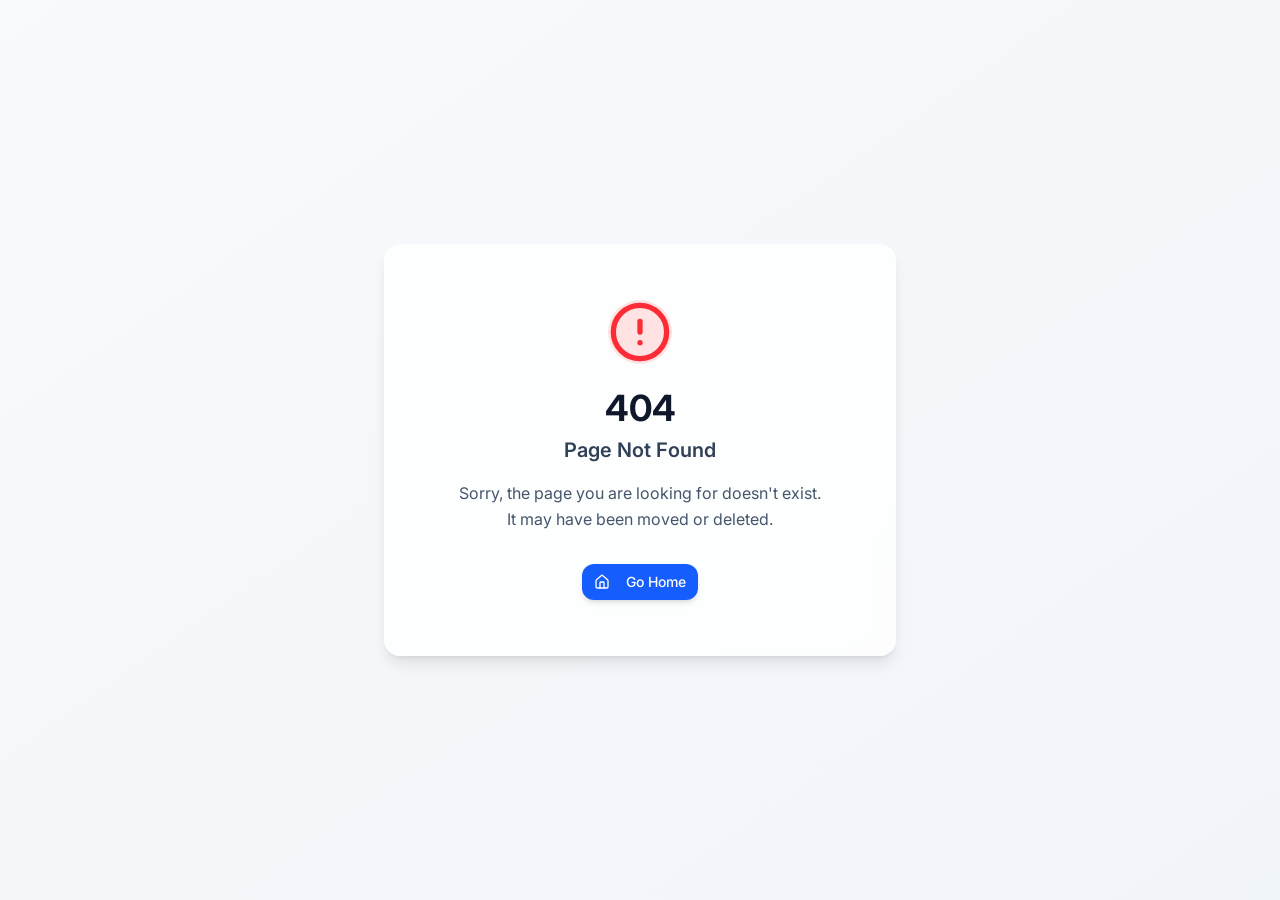
==== commit a937975c: "Fix GitHub Pages asset and route paths" ====
--- a/web/index.html
+++ b/web/index.html
@@ -10,9 +10,9 @@
     <link rel="preconnect" href="https://fonts.googleapis.com" />
     <link rel="preconnect" href="https://fonts.gstatic.com" crossorigin />
     <link href="https://fonts.googleapis.com/css2?family=Inter:wght@300;400;500;600;700;800&family=Noto+Sans+TC:wght@300;400;500;700;900&display=swap" rel="stylesheet" />
-    <script type="module" crossorigin src="/assets/index-B3Xw4hRC.js"></script>
-    <link rel="stylesheet" crossorigin href="/assets/index-BMOoP9BW.css">
-    <script src="/__manus__/debug-collector.js" defer></script>
+    <script type="module" crossorigin src="./assets/index-B3Xw4hRC.js"></script>
+    <link rel="stylesheet" crossorigin href="./assets/index-BMOoP9BW.css">
+    <script src="./__manus__/debug-collector.js" defer></script>
   </head>
 
   <body class="dark">
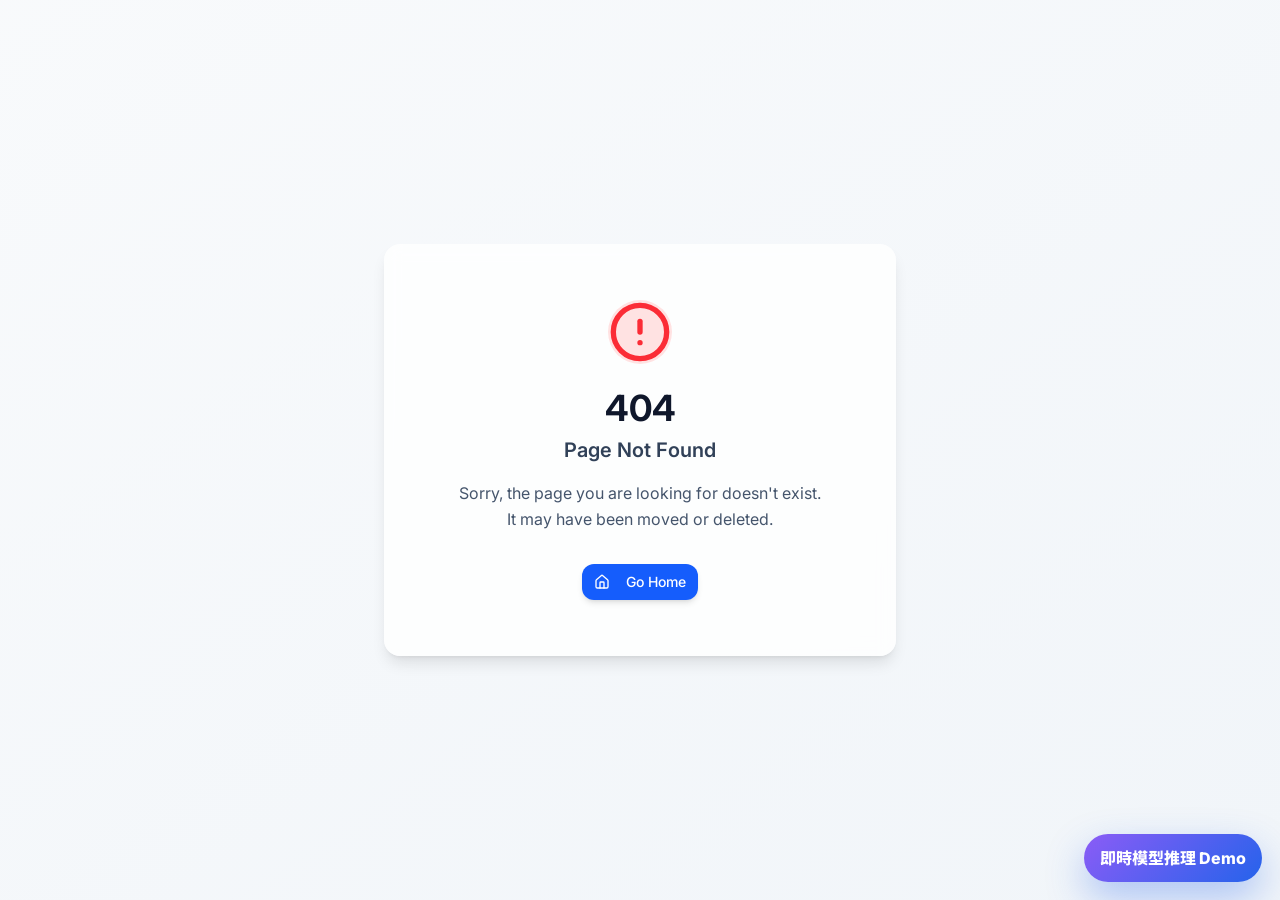
==== commit 7430e958: "Deploy public Flask backend with demo model" ====
--- a/web/index.html
+++ b/web/index.html
@@ -12,75 +12,36 @@
     <link href="https://fonts.googleapis.com/css2?family=Inter:wght@300;400;500;600;700;800&family=Noto+Sans+TC:wght@300;400;500;700;900&display=swap" rel="stylesheet" />
     <script type="module" crossorigin src="./assets/index-B3Xw4hRC.js"></script>
     <link rel="stylesheet" crossorigin href="./assets/index-BMOoP9BW.css">
-    <script src="./__manus__/debug-collector.js" defer></script>
+
+    <style>
+      .api-demo-floating-link {
+        position: fixed;
+        right: 18px;
+        bottom: 18px;
+        z-index: 9999;
+        display: inline-flex;
+        align-items: center;
+        justify-content: center;
+        padding: 12px 16px;
+        border-radius: 999px;
+        color: #ffffff;
+        background: linear-gradient(135deg, #8b5cf6, #2563eb);
+        box-shadow: 0 16px 38px rgba(37, 99, 235, 0.34);
+        font-family: Inter, "Noto Sans TC", system-ui, sans-serif;
+        font-weight: 800;
+        text-decoration: none;
+      }
+      .api-demo-floating-link:focus,
+      .api-demo-floating-link:hover {
+        transform: translateY(-1px);
+        box-shadow: 0 18px 44px rgba(124, 58, 237, 0.42);
+      }
+    </style>
   </head>
 
   <body class="dark">
-    <script id="manus-runtime">window.__MANUS_HOST_DEV__ = false;
-(function(){"use strict";var Mr={exports:{}},Kn={};/**
- * @license React
- * react-jsx-runtime.production.js
- *
- * Copyright (c) Meta Platforms, Inc. and affiliates.
- *
- * This source code is licensed under the MIT license found in the
- * LICENSE file in the root directory of this source tree.
- */var $c;function um(){if($c)return Kn;$c=1;var r=Symbol.for("react.transitional.element"),i=Symbol.for("react.fragment");function c(s,d,m){var x=null;if(m!==void 0&&(x=""+m),d.key!==void 0&&(x=""+d.key),"key"in d){m={};for(var R in d)R!=="key"&&(m[R]=d[R])}else m=d;return d=m.ref,{$$typeof:r,type:s,key:x,ref:d!==void 0?d:null,props:m}}return Kn.Fragment=i,Kn.jsx=c,Kn.jsxs=c,Kn}var Fc;function dm(){return Fc||(Fc=1,Mr.exports=um()),Mr.exports}var h=dm(),Ar={exports:{}},Pn={},Rr={exports:{}},Nr={};/**
- * @license React
- * scheduler.production.js
- *
- * Copyright (c) Meta Platforms, Inc. and affiliates.
- *
- * This source code is licensed under the MIT license found in the
- * LICENSE file in the root directory of this source tree.
- */var Ic;function fm(){return Ic||(Ic=1,function(r){function i(A,q){var B=A.length;A.push(q);t:for(;0<B;){var bt=B-1>>>1,p=A[bt];if(0<d(p,q))A[bt]=q,A[B]=p,B=bt;else break t}}function c(A){return A.length===0?null:A[0]}function s(A){if(A.length===0)return null;var q=A[0],B=A.pop();if(B!==q){A[0]=B;t:for(var bt=0,p=A.length,O=p>>>1;bt<O;){var X=2*(bt+1)-1,G=A[X],Z=X+1,st=A[Z];if(0>d(G,B))Z<p&&0>d(st,G)?(A[bt]=st,A[Z]=B,bt=Z):(A[bt]=G,A[X]=B,bt=X);else if(Z<p&&0>d(st,B))A[bt]=st,A[Z]=B,bt=Z;else break t}}return q}function d(A,q){var B=A.sortIndex-q.sortIndex;return B!==0?B:A.id-q.id}if(r.unstable_now=void 0,typeof performance=="object"&&typeof performance.now=="function"){var m=performance;r.unstable_now=function(){return m.now()}}else{var x=Date,R=x.now();r.unstable_now=function(){return x.now()-R}}var C=[],v=[],D=1,j=null,J=3,at=!1,$=!1,nt=!1,ct=!1,ht=typeof setTimeout=="function"?setTimeout:null,St=typeof clearTimeout=="function"?clearTimeout:null,_=typeof setImmediate<"u"?setImmediate:null;function Y(A){for(var q=c(v);q!==null;){if(q.callback===null)s(v);else if(q.startTime<=A)s(v),q.sortIndex=q.expirationTime,i(C,q);else break;q=c(v)}}function H(A){if(nt=!1,Y(A),!$)if(c(C)!==null)$=!0,it||(it=!0,Bt());else{var q=c(v);q!==null&&Mt(H,q.startTime-A)}}var it=!1,rt=-1,V=5,xt=-1;function Be(){return ct?!0:!(r.unstable_now()-xt<V)}function te(){if(ct=!1,it){var A=r.unstable_now();xt=A;var q=!0;try{t:{$=!1,nt&&(nt=!1,St(rt),rt=-1),at=!0;var B=J;try{e:{for(Y(A),j=c(C);j!==null&&!(j.expirationTime>A&&Be());){var bt=j.callback;if(typeof bt=="function"){j.callback=null,J=j.priorityLevel;var p=bt(j.expirationTime<=A);if(A=r.unstable_now(),typeof p=="function"){j.callback=p,Y(A),q=!0;break e}j===c(C)&&s(C),Y(A)}else s(C);j=c(C)}if(j!==null)q=!0;else{var O=c(v);O!==null&&Mt(H,O.startTime-A),q=!1}}break t}finally{j=null,J=B,at=!1}q=void 0}}finally{q?Bt():it=!1}}}var Bt;if(typeof _=="function")Bt=function(){_(te)};else if(typeof MessageChannel<"u"){var me=new MessageChannel,Se=me.port2;me.port1.onmessage=te,Bt=function(){Se.postMessage(null)}}else Bt=function(){ht(te,0)};function Mt(A,q){rt=ht(function(){A(r.unstable_now())},q)}r.unstable_IdlePriority=5,r.unstable_ImmediatePriority=1,r.unstable_LowPriority=4,r.unstable_NormalPriority=3,r.unstable_Profiling=null,r.unstable_UserBlockingPriority=2,r.unstable_cancelCallback=function(A){A.callback=null},r.unstable_forceFrameRate=function(A){0>A||125<A?console.error("forceFrameRate takes a positive int between 0 and 125, forcing frame rates higher than 125 fps is not supported"):V=0<A?Math.floor(1e3/A):5},r.unstable_getCurrentPriorityLevel=function(){return J},r.unstable_next=function(A){switch(J){case 1:case 2:case 3:var q=3;break;default:q=J}var B=J;J=q;try{return A()}finally{J=B}},r.unstable_requestPaint=function(){ct=!0},r.unstable_runWithPriority=function(A,q){switch(A){case 1:case 2:case 3:case 4:case 5:break;default:A=3}var B=J;J=A;try{return q()}finally{J=B}},r.unstable_scheduleCallback=function(A,q,B){var bt=r.unstable_now();switch(typeof B=="object"&&B!==null?(B=B.delay,B=typeof B=="number"&&0<B?bt+B:bt):B=bt,A){case 1:var p=-1;break;case 2:p=250;break;case 5:p=1073741823;break;case 4:p=1e4;break;default:p=5e3}return p=B+p,A={id:D++,callback:q,priorityLevel:A,startTime:B,expirationTime:p,sortIndex:-1},B>bt?(A.sortIndex=B,i(v,A),c(C)===null&&A===c(v)&&(nt?(St(rt),rt=-1):nt=!0,Mt(H,B-bt))):(A.sortIndex=p,i(C,A),$||at||($=!0,it||(it=!0,Bt()))),A},r.unstable_shouldYield=Be,r.unstable_wrapCallback=function(A){var q=J;return function(){var B=J;J=q;try{return A.apply(this,arguments)}finally{J=B}}}}(Nr)),Nr}var tu;function hm(){return tu||(tu=1,Rr.exports=fm()),Rr.exports}var zr={exports:{}},ut={};/**
- * @license React
- * react.production.js
- *
- * Copyright (c) Meta Platforms, Inc. and affiliates.
- *
- * This source code is licensed under the MIT license found in the
- * LICENSE file in the root directory of this source tree.
- */var eu;function mm(){if(eu)return ut;eu=1;var r=Symbol.for("react.transitional.element"),i=Symbol.for("react.portal"),c=Symbol.for("react.fragment"),s=Symbol.for("react.strict_mode"),d=Symbol.for("react.profiler"),m=Symbol.for("react.consumer"),x=Symbol.for("react.context"),R=Symbol.for("react.forward_ref"),C=Symbol.for("react.suspense"),v=Symbol.for("react.memo"),D=Symbol.for("react.lazy"),j=Symbol.iterator;function J(p){return p===null||typeof p!="object"?null:(p=j&&p[j]||p["@@iterator"],typeof p=="function"?p:null)}var at={isMounted:function(){return!1},enqueueForceUpdate:function(){},enqueueReplaceState:function(){},enqueueSetState:function(){}},$=Object.assign,nt={};function ct(p,O,X){this.props=p,this.context=O,this.refs=nt,this.updater=X||at}ct.prototype.isReactComponent={},ct.prototype.setState=function(p,O){if(typeof p!="object"&&typeof p!="function"&&p!=null)throw Error("takes an object of state variables to update or a function which returns an object of state variables.");this.updater.enqueueSetState(this,p,O,"setState")},ct.prototype.forceUpdate=function(p){this.updater.enqueueForceUpdate(this,p,"forceUpdate")};function ht(){}ht.prototype=ct.prototype;function St(p,O,X){this.props=p,this.context=O,this.refs=nt,this.updater=X||at}var _=St.prototype=new ht;_.constructor=St,$(_,ct.prototype),_.isPureReactComponent=!0;var Y=Array.isArray,H={H:null,A:null,T:null,S:null,V:null},it=Object.prototype.hasOwnProperty;function rt(p,O,X,G,Z,st){return X=st.ref,{$$typeof:r,type:p,key:O,ref:X!==void 0?X:null,props:st}}function V(p,O){return rt(p.type,O,void 0,void 0,void 0,p.props)}function xt(p){return typeof p=="object"&&p!==null&&p.$$typeof===r}function Be(p){var O={"=":"=0",":":"=2"};return"$"+p.replace(/[=:]/g,function(X){return O[X]})}var te=/\/+/g;function Bt(p,O){return typeof p=="object"&&p!==null&&p.key!=null?Be(""+p.key):O.toString(36)}function me(){}function Se(p){switch(p.status){case"fulfilled":return p.value;case"rejected":throw p.reason;default:switch(typeof p.status=="string"?p.then(me,me):(p.status="pending",p.then(function(O){p.status==="pending"&&(p.status="fulfilled",p.value=O)},function(O){p.status==="pending"&&(p.status="rejected",p.reason=O)})),p.status){case"fulfilled":return p.value;case"rejected":throw p.reason}}throw p}function Mt(p,O,X,G,Z){var st=typeof p;(st==="undefined"||st==="boolean")&&(p=null);var I=!1;if(p===null)I=!0;else switch(st){case"bigint":case"string":case"number":I=!0;break;case"object":switch(p.$$typeof){case r:case i:I=!0;break;case D:return I=p._init,Mt(I(p._payload),O,X,G,Z)}}if(I)return Z=Z(p),I=G===""?"."+Bt(p,0):G,Y(Z)?(X="",I!=null&&(X=I.replace(te,"$&/")+"/"),Mt(Z,O,X,"",function(Jt){return Jt})):Z!=null&&(xt(Z)&&(Z=V(Z,X+(Z.key==null||p&&p.key===Z.key?"":(""+Z.key).replace(te,"$&/")+"/")+I)),O.push(Z)),1;I=0;var gt=G===""?".":G+":";if(Y(p))for(var Tt=0;Tt<p.length;Tt++)G=p[Tt],st=gt+Bt(G,Tt),I+=Mt(G,O,X,st,Z);else if(Tt=J(p),typeof Tt=="function")for(p=Tt.call(p),Tt=0;!(G=p.next()).done;)G=G.value,st=gt+Bt(G,Tt++),I+=Mt(G,O,X,st,Z);else if(st==="object"){if(typeof p.then=="function")return Mt(Se(p),O,X,G,Z);throw O=String(p),Error("Objects are not valid as a React child (found: "+(O==="[object Object]"?"object with keys {"+Object.keys(p).join(", ")+"}":O)+"). If you meant to render a collection of children, use an array instead.")}return I}function A(p,O,X){if(p==null)return p;var G=[],Z=0;return Mt(p,G,"","",function(st){return O.call(X,st,Z++)}),G}function q(p){if(p._status===-1){var O=p._result;O=O(),O.then(function(X){(p._status===0||p._status===-1)&&(p._status=1,p._result=X)},function(X){(p._status===0||p._status===-1)&&(p._status=2,p._result=X)}),p._status===-1&&(p._status=0,p._result=O)}if(p._status===1)return p._result.default;throw p._result}var B=typeof reportError=="function"?reportError:function(p){if(typeof window=="object"&&typeof window.ErrorEvent=="function"){var O=new window.ErrorEvent("error",{bubbles:!0,cancelable:!0,message:typeof p=="object"&&p!==null&&typeof p.message=="string"?String(p.message):String(p),error:p});if(!window.dispatchEvent(O))return}else if(typeof process=="object"&&typeof process.emit=="function"){process.emit("uncaughtException",p);return}console.error(p)};function bt(){}return ut.Children={map:A,forEach:function(p,O,X){A(p,function(){O.apply(this,arguments)},X)},count:function(p){var O=0;return A(p,function(){O++}),O},toArray:function(p){return A(p,function(O){return O})||[]},only:function(p){if(!xt(p))throw Error("React.Children.only expected to receive a single React element child.");return p}},ut.Component=ct,ut.Fragment=c,ut.Profiler=d,ut.PureComponent=St,ut.StrictMode=s,ut.Suspense=C,ut.__CLIENT_INTERNALS_DO_NOT_USE_OR_WARN_USERS_THEY_CANNOT_UPGRADE=H,ut.__COMPILER_RUNTIME={__proto__:null,c:function(p){return H.H.useMemoCache(p)}},ut.cache=function(p){return function(){return p.apply(null,arguments)}},ut.cloneElement=function(p,O,X){if(p==null)throw Error("The argument must be a React element, but you passed "+p+".");var G=$({},p.props),Z=p.key,st=void 0;if(O!=null)for(I in O.ref!==void 0&&(st=void 0),O.key!==void 0&&(Z=""+O.key),O)!it.call(O,I)||I==="key"||I==="__self"||I==="__source"||I==="ref"&&O.ref===void 0||(G[I]=O[I]);var I=arguments.length-2;if(I===1)G.children=X;else if(1<I){for(var gt=Array(I),Tt=0;Tt<I;Tt++)gt[Tt]=arguments[Tt+2];G.children=gt}return rt(p.type,Z,void 0,void 0,st,G)},ut.createContext=function(p){return p={$$typeof:x,_currentValue:p,_currentValue2:p,_threadCount:0,Provider:null,Consumer:null},p.Provider=p,p.Consumer={$$typeof:m,_context:p},p},ut.createElement=function(p,O,X){var G,Z={},st=null;if(O!=null)for(G in O.key!==void 0&&(st=""+O.key),O)it.call(O,G)&&G!=="key"&&G!=="__self"&&G!=="__source"&&(Z[G]=O[G]);var I=arguments.length-2;if(I===1)Z.children=X;else if(1<I){for(var gt=Array(I),Tt=0;Tt<I;Tt++)gt[Tt]=arguments[Tt+2];Z.children=gt}if(p&&p.defaultProps)for(G in I=p.defaultProps,I)Z[G]===void 0&&(Z[G]=I[G]);return rt(p,st,void 0,void 0,null,Z)},ut.createRef=function(){return{current:null}},ut.forwardRef=function(p){return{$$typeof:R,render:p}},ut.isValidElement=xt,ut.lazy=function(p){return{$$typeof:D,_payload:{_status:-1,_result:p},_init:q}},ut.memo=function(p,O){return{$$typeof:v,type:p,compare:O===void 0?null:O}},ut.startTransition=function(p){var O=H.T,X={};H.T=X;try{var G=p(),Z=H.S;Z!==null&&Z(X,G),typeof G=="object"&&G!==null&&typeof G.then=="function"&&G.then(bt,B)}catch(st){B(st)}finally{H.T=O}},ut.unstable_useCacheRefresh=function(){return H.H.useCacheRefresh()},ut.use=function(p){return H.H.use(p)},ut.useActionState=function(p,O,X){return H.H.useActionState(p,O,X)},ut.useCallback=function(p,O){return H.H.useCallback(p,O)},ut.useContext=function(p){return H.H.useContext(p)},ut.useDebugValue=function(){},ut.useDeferredValue=function(p,O){return H.H.useDeferredValue(p,O)},ut.useEffect=function(p,O,X){var G=H.H;if(typeof X=="function")throw Error("useEffect CRUD overload is not enabled in this build of React.");return G.useEffect(p,O)},ut.useId=function(){return H.H.useId()},ut.useImperativeHandle=function(p,O,X){return H.H.useImperativeHandle(p,O,X)},ut.useInsertionEffect=function(p,O){return H.H.useInsertionEffect(p,O)},ut.useLayoutEffect=function(p,O){return H.H.useLayoutEffect(p,O)},ut.useMemo=function(p,O){return H.H.useMemo(p,O)},ut.useOptimistic=function(p,O){return H.H.useOptimistic(p,O)},ut.useReducer=function(p,O,X){return H.H.useReducer(p,O,X)},ut.useRef=function(p){return H.H.useRef(p)},ut.useState=function(p){return H.H.useState(p)},ut.useSyncExternalStore=function(p,O,X){return H.H.useSyncExternalStore(p,O,X)},ut.useTransition=function(){return H.H.useTransition()},ut.version="19.1.1",ut}var lu;function _r(){return lu||(lu=1,zr.exports=mm()),zr.exports}var kr={exports:{}},he={};/**
- * @license React
- * react-dom.production.js
- *
- * Copyright (c) Meta Platforms, Inc. and affiliates.
- *
- * This source code is licensed under the MIT license found in the
- * LICENSE file in the root directory of this source tree.
- */var au;function gm(){if(au)return he;au=1;var r=_r();function i(C){var v="https://react.dev/errors/"+C;if(1<arguments.length){v+="?args[]="+encodeURIComponent(arguments[1]);for(var D=2;D<arguments.length;D++)v+="&args[]="+encodeURIComponent(arguments[D])}return"Minified React error #"+C+"; visit "+v+" for the full message or use the non-minified dev environment for full errors and additional helpful warnings."}function c(){}var s={d:{f:c,r:function(){throw Error(i(522))},D:c,C:c,L:c,m:c,X:c,S:c,M:c},p:0,findDOMNode:null},d=Symbol.for("react.portal");function m(C,v,D){var j=3<arguments.length&&arguments[3]!==void 0?arguments[3]:null;return{$$typeof:d,key:j==null?null:""+j,children:C,containerInfo:v,implementation:D}}var x=r.__CLIENT_INTERNALS_DO_NOT_USE_OR_WARN_USERS_THEY_CANNOT_UPGRADE;function R(C,v){if(C==="font")return"";if(typeof v=="string")return v==="use-credentials"?v:""}return he.__DOM_INTERNALS_DO_NOT_USE_OR_WARN_USERS_THEY_CANNOT_UPGRADE=s,he.createPortal=function(C,v){var D=2<arguments.length&&arguments[2]!==void 0?arguments[2]:null;if(!v||v.nodeType!==1&&v.nodeType!==9&&v.nodeType!==11)throw Error(i(299));return m(C,v,null,D)},he.flushSync=function(C){var v=x.T,D=s.p;try{if(x.T=null,s.p=2,C)return C()}finally{x.T=v,s.p=D,s.d.f()}},he.preconnect=function(C,v){typeof C=="string"&&(v?(v=v.crossOrigin,v=typeof v=="string"?v==="use-credentials"?v:"":void 0):v=null,s.d.C(C,v))},he.prefetchDNS=function(C){typeof C=="string"&&s.d.D(C)},he.preinit=function(C,v){if(typeof C=="string"&&v&&typeof v.as=="string"){var D=v.as,j=R(D,v.crossOrigin),J=typeof v.integrity=="string"?v.integrity:void 0,at=typeof v.fetchPriority=="string"?v.fetchPriority:void 0;D==="style"?s.d.S(C,typeof v.precedence=="string"?v.precedence:void 0,{crossOrigin:j,integrity:J,fetchPriority:at}):D==="script"&&s.d.X(C,{crossOrigin:j,integrity:J,fetchPriority:at,nonce:typeof v.nonce=="string"?v.nonce:void 0})}},he.preinitModule=function(C,v){if(typeof C=="string")if(typeof v=="object"&&v!==null){if(v.as==null||v.as==="script"){var D=R(v.as,v.crossOrigin);s.d.M(C,{crossOrigin:D,integrity:typeof v.integrity=="string"?v.integrity:void 0,nonce:typeof v.nonce=="string"?v.nonce:void 0})}}else v==null&&s.d.M(C)},he.preload=function(C,v){if(typeof C=="string"&&typeof v=="object"&&v!==null&&typeof v.as=="string"){var D=v.as,j=R(D,v.crossOrigin);s.d.L(C,D,{crossOrigin:j,integrity:typeof v.integrity=="string"?v.integrity:void 0,nonce:typeof v.nonce=="string"?v.nonce:void 0,type:typeof v.type=="string"?v.type:void 0,fetchPriority:typeof v.fetchPriority=="string"?v.fetchPriority:void 0,referrerPolicy:typeof v.referrerPolicy=="string"?v.referrerPolicy:void 0,imageSrcSet:typeof v.imageSrcSet=="string"?v.imageSrcSet:void 0,imageSizes:typeof v.imageSizes=="string"?v.imageSizes:void 0,media:typeof v.media=="string"?v.media:void 0})}},he.preloadModule=function(C,v){if(typeof C=="string")if(v){var D=R(v.as,v.crossOrigin);s.d.m(C,{as:typeof v.as=="string"&&v.as!=="script"?v.as:void 0,crossOrigin:D,integrity:typeof v.integrity=="string"?v.integrity:void 0})}else s.d.m(C)},he.requestFormReset=function(C){s.d.r(C)},he.unstable_batchedUpdates=function(C,v){return C(v)},he.useFormState=function(C,v,D){return x.H.useFormState(C,v,D)},he.useFormStatus=function(){return x.H.useHostTransitionStatus()},he.version="19.1.1",he}var nu;function pm(){if(nu)return kr.exports;nu=1;function r(){if(!(typeof __REACT_DEVTOOLS_GLOBAL_HOOK__>"u"||typeof __REACT_DEVTOOLS_GLOBAL_HOOK__.checkDCE!="function"))try{__REACT_DEVTOOLS_GLOBAL_HOOK__.checkDCE(r)}catch(i){console.error(i)}}return r(),kr.exports=gm(),kr.exports}/**
- * @license React
- * react-dom-client.production.js
- *
- * Copyright (c) Meta Platforms, Inc. and affiliates.
- *
- * This source code is licensed under the MIT license found in the
- * LICENSE file in the root directory of this source tree.
- */var ou;function ym(){if(ou)return Pn;ou=1;var r=hm(),i=_r(),c=pm();function s(t){var e="https://react.dev/errors/"+t;if(1<arguments.length){e+="?args[]="+encodeURIComponent(arguments[1]);for(var l=2;l<arguments.length;l++)e+="&args[]="+encodeURIComponent(arguments[l])}return"Minified React error #"+t+"; visit "+e+" for the full message or use the non-minified dev environment for full errors and additional helpful warnings."}function d(t){return!(!t||t.nodeType!==1&&t.nodeType!==9&&t.nodeType!==11)}function m(t){var e=t,l=t;if(t.alternate)for(;e.return;)e=e.return;else{t=e;do e=t,(e.flags&4098)!==0&&(l=e.return),t=e.return;while(t)}return e.tag===3?l:null}function x(t){if(t.tag===13){var e=t.memoizedState;if(e===null&&(t=t.alternate,t!==null&&(e=t.memoizedState)),e!==null)return e.dehydrated}return null}function R(t){if(m(t)!==t)throw Error(s(188))}function C(t){var e=t.alternate;if(!e){if(e=m(t),e===null)throw Error(s(188));return e!==t?null:t}for(var l=t,a=e;;){var n=l.return;if(n===null)break;var o=n.alternate;if(o===null){if(a=n.return,a!==null){l=a;continue}break}if(n.child===o.child){for(o=n.child;o;){if(o===l)return R(n),t;if(o===a)return R(n),e;o=o.sibling}throw Error(s(188))}if(l.return!==a.return)l=n,a=o;else{for(var u=!1,f=n.child;f;){if(f===l){u=!0,l=n,a=o;break}if(f===a){u=!0,a=n,l=o;break}f=f.sibling}if(!u){for(f=o.child;f;){if(f===l){u=!0,l=o,a=n;break}if(f===a){u=!0,a=o,l=n;break}f=f.sibling}if(!u)throw Error(s(189))}}if(l.alternate!==a)throw Error(s(190))}if(l.tag!==3)throw Error(s(188));return l.stateNode.current===l?t:e}function v(t){var e=t.tag;if(e===5||e===26||e===27||e===6)return t;for(t=t.child;t!==null;){if(e=v(t),e!==null)return e;t=t.sibling}return null}var D=Object.assign,j=Symbol.for("react.element"),J=Symbol.for("react.transitional.element"),at=Symbol.for("react.portal"),$=Symbol.for("react.fragment"),nt=Symbol.for("react.strict_mode"),ct=Symbol.for("react.profiler"),ht=Symbol.for("react.provider"),St=Symbol.for("react.consumer"),_=Symbol.for("react.context"),Y=Symbol.for("react.forward_ref"),H=Symbol.for("react.suspense"),it=Symbol.for("react.suspense_list"),rt=Symbol.for("react.memo"),V=Symbol.for("react.lazy"),xt=Symbol.for("react.activity"),Be=Symbol.for("react.memo_cache_sentinel"),te=Symbol.iterator;function Bt(t){return t===null||typeof t!="object"?null:(t=te&&t[te]||t["@@iterator"],typeof t=="function"?t:null)}var me=Symbol.for("react.client.reference");function Se(t){if(t==null)return null;if(typeof t=="function")return t.$$typeof===me?null:t.displayName||t.name||null;if(typeof t=="string")return t;switch(t){case $:return"Fragment";case ct:return"Profiler";case nt:return"StrictMode";case H:return"Suspense";case it:return"SuspenseList";case xt:return"Activity"}if(typeof t=="object")switch(t.$$typeof){case at:return"Portal";case _:return(t.displayName||"Context")+".Provider";case St:return(t._context.displayName||"Context")+".Consumer";case Y:var e=t.render;return t=t.displayName,t||(t=e.displayName||e.name||"",t=t!==""?"ForwardRef("+t+")":"ForwardRef"),t;case rt:return e=t.displayName||null,e!==null?e:Se(t.type)||"Memo";case V:e=t._payload,t=t._init;try{return Se(t(e))}catch{}}return null}var Mt=Array.isArray,A=i.__CLIENT_INTERNALS_DO_NOT_USE_OR_WARN_USERS_THEY_CANNOT_UPGRADE,q=c.__DOM_INTERNALS_DO_NOT_USE_OR_WARN_USERS_THEY_CANNOT_UPGRADE,B={pending:!1,data:null,method:null,action:null},bt=[],p=-1;function O(t){return{current:t}}function X(t){0>p||(t.current=bt[p],bt[p]=null,p--)}function G(t,e){p++,bt[p]=t.current,t.current=e}var Z=O(null),st=O(null),I=O(null),gt=O(null);function Tt(t,e){switch(G(I,e),G(st,t),G(Z,null),e.nodeType){case 9:case 11:t=(t=e.documentElement)&&(t=t.namespaceURI)?Hh(t):0;break;default:if(t=e.tagName,e=e.namespaceURI)e=Hh(e),t=Uh(e,t);else switch(t){case"svg":t=1;break;case"math":t=2;break;default:t=0}}X(Z),G(Z,t)}function Jt(){X(Z),X(st),X(I)}function Ke(t){t.memoizedState!==null&&G(gt,t);var e=Z.current,l=Uh(e,t.type);e!==l&&(G(st,t),G(Z,l))}function Ce(t){st.current===t&&(X(Z),X(st)),gt.current===t&&(X(gt),Wo._currentValue=B)}var Pe=Object.prototype.hasOwnProperty,yl=r.unstable_scheduleCallback,sn=r.unstable_cancelCallback,Ca=r.unstable_shouldYield,ri=r.unstable_requestPaint,ge=r.unstable_now,si=r.unstable_getCurrentPriorityLevel,Ul=r.unstable_ImmediatePriority,Fn=r.unstable_UserBlockingPriority,nl=r.unstable_NormalPriority,ci=r.unstable_LowPriority,Gl=r.unstable_IdlePriority,ui=r.log,Ea=r.unstable_setDisableYieldValue,ql=null,Wt=null;function Je(t){if(typeof ui=="function"&&Ea(t),Wt&&typeof Wt.setStrictMode=="function")try{Wt.setStrictMode(ql,t)}catch{}}var $t=Math.clz32?Math.clz32:fi,di=Math.log,Ta=Math.LN2;function fi(t){return t>>>=0,t===0?32:31-(di(t)/Ta|0)|0}var L=256,cn=4194304;function vl(t){var e=t&42;if(e!==0)return e;switch(t&-t){case 1:return 1;case 2:return 2;case 4:return 4;case 8:return 8;case 16:return 16;case 32:return 32;case 64:return 64;case 128:return 128;case 256:case 512:case 1024:case 2048:case 4096:case 8192:case 16384:case 32768:case 65536:case 131072:case 262144:case 524288:case 1048576:case 2097152:return t&4194048;case 4194304:case 8388608:case 16777216:case 33554432:return t&62914560;case 67108864:return 67108864;case 134217728:return 134217728;case 268435456:return 268435456;case 536870912:return 536870912;case 1073741824:return 0;default:return t}}function un(t,e,l){var a=t.pendingLanes;if(a===0)return 0;var n=0,o=t.suspendedLanes,u=t.pingedLanes;t=t.warmLanes;var f=a&134217727;return f!==0?(a=f&~o,a!==0?n=vl(a):(u&=f,u!==0?n=vl(u):l||(l=f&~t,l!==0&&(n=vl(l))))):(f=a&~o,f!==0?n=vl(f):u!==0?n=vl(u):l||(l=a&~t,l!==0&&(n=vl(l)))),n===0?0:e!==0&&e!==n&&(e&o)===0&&(o=n&-n,l=e&-e,o>=l||o===32&&(l&4194048)!==0)?e:n}function Dt(t,e){return(t.pendingLanes&~(t.suspendedLanes&~t.pingedLanes)&e)===0}function In(t,e){switch(t){case 1:case 2:case 4:case 8:case 64:return e+250;case 16:case 32:case 128:case 256:case 512:case 1024:case 2048:case 4096:case 8192:case 16384:case 32768:case 65536:case 131072:case 262144:case 524288:case 1048576:case 2097152:return e+5e3;case 4194304:case 8388608:case 16777216:case 33554432:return-1;case 67108864:case 134217728:case 268435456:case 536870912:case 1073741824:return-1;default:return-1}}function to(){var t=L;return L<<=1,(L&4194048)===0&&(L=256),t}function hi(){var t=cn;return cn<<=1,(cn&62914560)===0&&(cn=4194304),t}function eo(t){for(var e=[],l=0;31>l;l++)e.push(t);return e}function Da(t,e){t.pendingLanes|=e,e!==268435456&&(t.suspendedLanes=0,t.pingedLanes=0,t.warmLanes=0)}function Ir(t,e,l,a,n,o){var u=t.pendingLanes;t.pendingLanes=l,t.suspendedLanes=0,t.pingedLanes=0,t.warmLanes=0,t.expiredLanes&=l,t.entangledLanes&=l,t.errorRecoveryDisabledLanes&=l,t.shellSuspendCounter=0;var f=t.entanglements,g=t.expirationTimes,S=t.hiddenUpdates;for(l=u&~l;0<l;){var N=31-$t(l),k=1<<N;f[N]=0,g[N]=-1;var E=S[N];if(E!==null)for(S[N]=null,N=0;N<E.length;N++){var T=E[N];T!==null&&(T.lane&=-536870913)}l&=~k}a!==0&&mi(t,a,0),o!==0&&n===0&&t.tag!==0&&(t.suspendedLanes|=o&~(u&~e))}function mi(t,e,l){t.pendingLanes|=e,t.suspendedLanes&=~e;var a=31-$t(e);t.entangledLanes|=e,t.entanglements[a]=t.entanglements[a]|1073741824|l&4194090}function gi(t,e){var l=t.entangledLanes|=e;for(t=t.entanglements;l;){var a=31-$t(l),n=1<<a;n&e|t[a]&e&&(t[a]|=e),l&=~n}}function lo(t){switch(t){case 2:t=1;break;case 8:t=4;break;case 32:t=16;break;case 256:case 512:case 1024:case 2048:case 4096:case 8192:case 16384:case 32768:case 65536:case 131072:case 262144:case 524288:case 1048576:case 2097152:case 4194304:case 8388608:case 16777216:case 33554432:t=128;break;case 268435456:t=134217728;break;default:t=0}return t}function ao(t){return t&=-t,2<t?8<t?(t&134217727)!==0?32:268435456:8:2}function pi(){var t=q.p;return t!==0?t:(t=window.event,t===void 0?32:nm(t.type))}function ts(t,e){var l=q.p;try{return q.p=t,e()}finally{q.p=l}}var ol=Math.random().toString(36).slice(2),ee="__reactFiber$"+ol,pe="__reactProps$"+ol,Yl="__reactContainer$"+ol,no="__reactEvents$"+ol,es="__reactListeners$"+ol,ls="__reactHandles$"+ol,yi="__reactResources$"+ol,Ma="__reactMarker$"+ol;function oo(t){delete t[ee],delete t[pe],delete t[no],delete t[es],delete t[ls]}function Vl(t){var e=t[ee];if(e)return e;for(var l=t.parentNode;l;){if(e=l[Yl]||l[ee]){if(l=e.alternate,e.child!==null||l!==null&&l.child!==null)for(t=Vh(t);t!==null;){if(l=t[ee])return l;t=Vh(t)}return e}t=l,l=t.parentNode}return null}function Xl(t){if(t=t[ee]||t[Yl]){var e=t.tag;if(e===5||e===6||e===13||e===26||e===27||e===3)return t}return null}function Aa(t){var e=t.tag;if(e===5||e===26||e===27||e===6)return t.stateNode;throw Error(s(33))}function Zl(t){var e=t[yi];return e||(e=t[yi]={hoistableStyles:new Map,hoistableScripts:new Map}),e}function Vt(t){t[Ma]=!0}var vi=new Set,bi={};function bl(t,e){We(t,e),We(t+"Capture",e)}function We(t,e){for(bi[t]=e,t=0;t<e.length;t++)vi.add(e[t])}var as=RegExp("^[:A-Z_a-z\\u00C0-\\u00D6\\u00D8-\\u00F6\\u00F8-\\u02FF\\u0370-\\u037D\\u037F-\\u1FFF\\u200C-\\u200D\\u2070-\\u218F\\u2C00-\\u2FEF\\u3001-\\uD7FF\\uF900-\\uFDCF\\uFDF0-\\uFFFD][:A-Z_a-z\\u00C0-\\u00D6\\u00D8-\\u00F6\\u00F8-\\u02FF\\u0370-\\u037D\\u037F-\\u1FFF\\u200C-\\u200D\\u2070-\\u218F\\u2C00-\\u2FEF\\u3001-\\uD7FF\\uF900-\\uFDCF\\uFDF0-\\uFFFD\\-.0-9\\u00B7\\u0300-\\u036F\\u203F-\\u2040]*$"),xi={},wi={};function Ra(t){return Pe.call(wi,t)?!0:Pe.call(xi,t)?!1:as.test(t)?wi[t]=!0:(xi[t]=!0,!1)}function M(t,e,l){if(Ra(e))if(l===null)t.removeAttribute(e);else{switch(typeof l){case"undefined":case"function":case"symbol":t.removeAttribute(e);return;case"boolean":var a=e.toLowerCase().slice(0,5);if(a!=="data-"&&a!=="aria-"){t.removeAttribute(e);return}}t.setAttribute(e,""+l)}}function tt(t,e,l){if(l===null)t.removeAttribute(e);else{switch(typeof l){case"undefined":case"function":case"symbol":case"boolean":t.removeAttribute(e);return}t.setAttribute(e,""+l)}}function Ot(t,e,l,a){if(a===null)t.removeAttribute(l);else{switch(typeof a){case"undefined":case"function":case"symbol":case"boolean":t.removeAttribute(l);return}t.setAttributeNS(e,l,""+a)}}var le,Ee;function ae(t){if(le===void 0)try{throw Error()}catch(l){var e=l.stack.trim().match(/\n( *(at )?)/);le=e&&e[1]||"",Ee=-1<l.stack.indexOf(`
-    at`)?" (<anonymous>)":-1<l.stack.indexOf("@")?"@unknown:0:0":""}return`
-`+le+t+Ee}var Le=!1;function He(t,e){if(!t||Le)return"";Le=!0;var l=Error.prepareStackTrace;Error.prepareStackTrace=void 0;try{var a={DetermineComponentFrameRoot:function(){try{if(e){var k=function(){throw Error()};if(Object.defineProperty(k.prototype,"props",{set:function(){throw Error()}}),typeof Reflect=="object"&&Reflect.construct){try{Reflect.construct(k,[])}catch(T){var E=T}Reflect.construct(t,[],k)}else{try{k.call()}catch(T){E=T}t.call(k.prototype)}}else{try{throw Error()}catch(T){E=T}(k=t())&&typeof k.catch=="function"&&k.catch(function(){})}}catch(T){if(T&&E&&typeof T.stack=="string")return[T.stack,E.stack]}return[null,null]}};a.DetermineComponentFrameRoot.displayName="DetermineComponentFrameRoot";var n=Object.getOwnPropertyDescriptor(a.DetermineComponentFrameRoot,"name");n&&n.configurable&&Object.defineProperty(a.DetermineComponentFrameRoot,"name",{value:"DetermineComponentFrameRoot"});var o=a.DetermineComponentFrameRoot(),u=o[0],f=o[1];if(u&&f){var g=u.split(`
-`),S=f.split(`
-`);for(n=a=0;a<g.length&&!g[a].includes("DetermineComponentFrameRoot");)a++;for(;n<S.length&&!S[n].includes("DetermineComponentFrameRoot");)n++;if(a===g.length||n===S.length)for(a=g.length-1,n=S.length-1;1<=a&&0<=n&&g[a]!==S[n];)n--;for(;1<=a&&0<=n;a--,n--)if(g[a]!==S[n]){if(a!==1||n!==1)do if(a--,n--,0>n||g[a]!==S[n]){var N=`
-`+g[a].replace(" at new "," at ");return t.displayName&&N.includes("<anonymous>")&&(N=N.replace("<anonymous>",t.displayName)),N}while(1<=a&&0<=n);break}}}finally{Le=!1,Error.prepareStackTrace=l}return(l=t?t.displayName||t.name:"")?ae(l):""}function Ql(t){switch(t.tag){case 26:case 27:case 5:return ae(t.type);case 16:return ae("Lazy");case 13:return ae("Suspense");case 19:return ae("SuspenseList");case 0:case 15:return He(t.type,!1);case 11:return He(t.type.render,!1);case 1:return He(t.type,!0);case 31:return ae("Activity");default:return""}}function xl(t){try{var e="";do e+=Ql(t),t=t.return;while(t);return e}catch(l){return`
-Error generating stack: `+l.message+`
-`+l.stack}}function Xt(t){switch(typeof t){case"bigint":case"boolean":case"number":case"string":case"undefined":return t;case"object":return t;default:return""}}function il(t){var e=t.type;return(t=t.nodeName)&&t.toLowerCase()==="input"&&(e==="checkbox"||e==="radio")}function ve(t){var e=il(t)?"checked":"value",l=Object.getOwnPropertyDescriptor(t.constructor.prototype,e),a=""+t[e];if(!t.hasOwnProperty(e)&&typeof l<"u"&&typeof l.get=="function"&&typeof l.set=="function"){var n=l.get,o=l.set;return Object.defineProperty(t,e,{configurable:!0,get:function(){return n.call(this)},set:function(u){a=""+u,o.call(this,u)}}),Object.defineProperty(t,e,{enumerable:l.enumerable}),{getValue:function(){return a},setValue:function(u){a=""+u},stopTracking:function(){t._valueTracker=null,delete t[e]}}}}function re(t){t._valueTracker||(t._valueTracker=ve(t))}function rl(t){if(!t)return!1;var e=t._valueTracker;if(!e)return!0;var l=e.getValue(),a="";return t&&(a=il(t)?t.checked?"true":"false":t.value),t=a,t!==l?(e.setValue(t),!0):!1}function wl(t){if(t=t||(typeof document<"u"?document:void 0),typeof t>"u")return null;try{return t.activeElement||t.body}catch{return t.body}}var dn=/[\n"\\]/g;function se(t){return t.replace(dn,function(e){return"\\"+e.charCodeAt(0).toString(16)+" "})}function Kl(t,e,l,a,n,o,u,f){t.name="",u!=null&&typeof u!="function"&&typeof u!="symbol"&&typeof u!="boolean"?t.type=u:t.removeAttribute("type"),e!=null?u==="number"?(e===0&&t.value===""||t.value!=e)&&(t.value=""+Xt(e)):t.value!==""+Xt(e)&&(t.value=""+Xt(e)):u!=="submit"&&u!=="reset"||t.removeAttribute("value"),e!=null?Pl(t,u,Xt(e)):l!=null?Pl(t,u,Xt(l)):a!=null&&t.removeAttribute("value"),n==null&&o!=null&&(t.defaultChecked=!!o),n!=null&&(t.checked=n&&typeof n!="function"&&typeof n!="symbol"),f!=null&&typeof f!="function"&&typeof f!="symbol"&&typeof f!="boolean"?t.name=""+Xt(f):t.removeAttribute("name")}function Na(t,e,l,a,n,o,u,f){if(o!=null&&typeof o!="function"&&typeof o!="symbol"&&typeof o!="boolean"&&(t.type=o),e!=null||l!=null){if(!(o!=="submit"&&o!=="reset"||e!=null))return;l=l!=null?""+Xt(l):"",e=e!=null?""+Xt(e):l,f||e===t.value||(t.value=e),t.defaultValue=e}a=a??n,a=typeof a!="function"&&typeof a!="symbol"&&!!a,t.checked=f?t.checked:!!a,t.defaultChecked=!!a,u!=null&&typeof u!="function"&&typeof u!="symbol"&&typeof u!="boolean"&&(t.name=u)}function Pl(t,e,l){e==="number"&&wl(t.ownerDocument)===t||t.defaultValue===""+l||(t.defaultValue=""+l)}function $e(t,e,l,a){if(t=t.options,e){e={};for(var n=0;n<l.length;n++)e["$"+l[n]]=!0;for(l=0;l<t.length;l++)n=e.hasOwnProperty("$"+t[l].value),t[l].selected!==n&&(t[l].selected=n),n&&a&&(t[l].defaultSelected=!0)}else{for(l=""+Xt(l),e=null,n=0;n<t.length;n++){if(t[n].value===l){t[n].selected=!0,a&&(t[n].defaultSelected=!0);return}e!==null||t[n].disabled||(e=t[n])}e!==null&&(e.selected=!0)}}function za(t,e,l){if(e!=null&&(e=""+Xt(e),e!==t.value&&(t.value=e),l==null)){t.defaultValue!==e&&(t.defaultValue=e);return}t.defaultValue=l!=null?""+Xt(l):""}function _a(t,e,l,a){if(e==null){if(a!=null){if(l!=null)throw Error(s(92));if(Mt(a)){if(1<a.length)throw Error(s(93));a=a[0]}l=a}l==null&&(l=""),e=l}l=Xt(e),t.defaultValue=l,a=t.textContent,a===l&&a!==""&&a!==null&&(t.value=a)}function Fe(t,e){if(e){var l=t.firstChild;if(l&&l===t.lastChild&&l.nodeType===3){l.nodeValue=e;return}}t.textContent=e}var fn=new Set("animationIterationCount aspectRatio borderImageOutset borderImageSlice borderImageWidth boxFlex boxFlexGroup boxOrdinalGroup columnCount columns flex flexGrow flexPositive flexShrink flexNegative flexOrder gridArea gridRow gridRowEnd gridRowSpan gridRowStart gridColumn gridColumnEnd gridColumnSpan gridColumnStart fontWeight lineClamp lineHeight opacity order orphans scale tabSize widows zIndex zoom fillOpacity floodOpacity stopOpacity strokeDasharray strokeDashoffset strokeMiterlimit strokeOpacity strokeWidth MozAnimationIterationCount MozBoxFlex MozBoxFlexGroup MozLineClamp msAnimationIterationCount msFlex msZoom msFlexGrow msFlexNegative msFlexOrder msFlexPositive msFlexShrink msGridColumn msGridColumnSpan msGridRow msGridRowSpan WebkitAnimationIterationCount WebkitBoxFlex WebKitBoxFlexGroup WebkitBoxOrdinalGroup WebkitColumnCount WebkitColumns WebkitFlex WebkitFlexGrow WebkitFlexPositive WebkitFlexShrink WebkitLineClamp".split(" "));function ka(t,e,l){var a=e.indexOf("--")===0;l==null||typeof l=="boolean"||l===""?a?t.setProperty(e,""):e==="float"?t.cssFloat="":t[e]="":a?t.setProperty(e,l):typeof l!="number"||l===0||fn.has(e)?e==="float"?t.cssFloat=l:t[e]=(""+l).trim():t[e]=l+"px"}function Oa(t,e,l){if(e!=null&&typeof e!="object")throw Error(s(62));if(t=t.style,l!=null){for(var a in l)!l.hasOwnProperty(a)||e!=null&&e.hasOwnProperty(a)||(a.indexOf("--")===0?t.setProperty(a,""):a==="float"?t.cssFloat="":t[a]="");for(var n in e)a=e[n],e.hasOwnProperty(n)&&l[n]!==a&&ka(t,n,a)}else for(var o in e)e.hasOwnProperty(o)&&ka(t,o,e[o])}function ja(t){if(t.indexOf("-")===-1)return!1;switch(t){case"annotation-xml":case"color-profile":case"font-face":case"font-face-src":case"font-face-uri":case"font-face-format":case"font-face-name":case"missing-glyph":return!1;default:return!0}}var Si=new Map([["acceptCharset","accept-charset"],["htmlFor","for"],["httpEquiv","http-equiv"],["crossOrigin","crossorigin"],["accentHeight","accent-height"],["alignmentBaseline","alignment-baseline"],["arabicForm","arabic-form"],["baselineShift","baseline-shift"],["capHeight","cap-height"],["clipPath","clip-path"],["clipRule","clip-rule"],["colorInterpolation","color-interpolation"],["colorInterpolationFilters","color-interpolation-filters"],["colorProfile","color-profile"],["colorRendering","color-rendering"],["dominantBaseline","dominant-baseline"],["enableBackground","enable-background"],["fillOpacity","fill-opacity"],["fillRule","fill-rule"],["floodColor","flood-color"],["floodOpacity","flood-opacity"],["fontFamily","font-family"],["fontSize","font-size"],["fontSizeAdjust","font-size-adjust"],["fontStretch","font-stretch"],["fontStyle","font-style"],["fontVariant","font-variant"],["fontWeight","font-weight"],["glyphName","glyph-name"],["glyphOrientationHorizontal","glyph-orientation-horizontal"],["glyphOrientationVertical","glyph-orientation-vertical"],["horizAdvX","horiz-adv-x"],["horizOriginX","horiz-origin-x"],["imageRendering","image-rendering"],["letterSpacing","letter-spacing"],["lightingColor","lighting-color"],["markerEnd","marker-end"],["markerMid","marker-mid"],["markerStart","marker-start"],["overlinePosition","overline-position"],["overlineThickness","overline-thickness"],["paintOrder","paint-order"],["panose-1","panose-1"],["pointerEvents","pointer-events"],["renderingIntent","rendering-intent"],["shapeRendering","shape-rendering"],["stopColor","stop-color"],["stopOpacity","stop-opacity"],["strikethroughPosition","strikethrough-position"],["strikethroughThickness","strikethrough-thickness"],["strokeDasharray","stroke-dasharray"],["strokeDashoffset","stroke-dashoffset"],["strokeLinecap","stroke-linecap"],["strokeLinejoin","stroke-linejoin"],["strokeMiterlimit","stroke-miterlimit"],["strokeOpacity","stroke-opacity"],["strokeWidth","stroke-width"],["textAnchor","text-anchor"],["textDecoration","text-decoration"],["textRendering","text-rendering"],["transformOrigin","transform-origin"],["underlinePosition","underline-position"],["underlineThickness","underline-thickness"],["unicodeBidi","unicode-bidi"],["unicodeRange","unicode-range"],["unitsPerEm","units-per-em"],["vAlphabetic","v-alphabetic"],["vHanging","v-hanging"],["vIdeographic","v-ideographic"],["vMathematical","v-mathematical"],["vectorEffect","vector-effect"],["vertAdvY","vert-adv-y"],["vertOriginX","vert-origin-x"],["vertOriginY","vert-origin-y"],["wordSpacing","word-spacing"],["writingMode","writing-mode"],["xmlnsXlink","xmlns:xlink"],["xHeight","x-height"]]),Ci=/^[\u0000-\u001F ]*j[\r\n\t]*a[\r\n\t]*v[\r\n\t]*a[\r\n\t]*s[\r\n\t]*c[\r\n\t]*r[\r\n\t]*i[\r\n\t]*p[\r\n\t]*t[\r\n\t]*:/i;function Ba(t){return Ci.test(""+t)?"javascript:throw new Error('React has blocked a javascript: URL as a security precaution.')":t}var hn=null;function mn(t){return t=t.target||t.srcElement||window,t.correspondingUseElement&&(t=t.correspondingUseElement),t.nodeType===3?t.parentNode:t}var Sl=null,Cl=null;function io(t){var e=Xl(t);if(e&&(t=e.stateNode)){var l=t[pe]||null;t:switch(t=e.stateNode,e.type){case"input":if(Kl(t,l.value,l.defaultValue,l.defaultValue,l.checked,l.defaultChecked,l.type,l.name),e=l.name,l.type==="radio"&&e!=null){for(l=t;l.parentNode;)l=l.parentNode;for(l=l.querySelectorAll('input[name="'+se(""+e)+'"][type="radio"]'),e=0;e<l.length;e++){var a=l[e];if(a!==t&&a.form===t.form){var n=a[pe]||null;if(!n)throw Error(s(90));Kl(a,n.value,n.defaultValue,n.defaultValue,n.checked,n.defaultChecked,n.type,n.name)}}for(e=0;e<l.length;e++)a=l[e],a.form===t.form&&rl(a)}break t;case"textarea":za(t,l.value,l.defaultValue);break t;case"select":e=l.value,e!=null&&$e(t,!!l.multiple,e,!1)}}}var gn=!1;function ro(t,e,l){if(gn)return t(e,l);gn=!0;try{var a=t(e);return a}finally{if(gn=!1,(Sl!==null||Cl!==null)&&(ir(),Sl&&(e=Sl,t=Cl,Cl=Sl=null,io(e),t)))for(e=0;e<t.length;e++)io(t[e])}}function Jl(t,e){var l=t.stateNode;if(l===null)return null;var a=l[pe]||null;if(a===null)return null;l=a[e];t:switch(e){case"onClick":case"onClickCapture":case"onDoubleClick":case"onDoubleClickCapture":case"onMouseDown":case"onMouseDownCapture":case"onMouseMove":case"onMouseMoveCapture":case"onMouseUp":case"onMouseUpCapture":case"onMouseEnter":(a=!a.disabled)||(t=t.type,a=!(t==="button"||t==="input"||t==="select"||t==="textarea")),t=!a;break t;default:t=!1}if(t)return null;if(l&&typeof l!="function")throw Error(s(231,e,typeof l));return l}var Ue=!(typeof window>"u"||typeof window.document>"u"||typeof window.document.createElement>"u"),pn=!1;if(Ue)try{var Wl={};Object.defineProperty(Wl,"passive",{get:function(){pn=!0}}),window.addEventListener("test",Wl,Wl),window.removeEventListener("test",Wl,Wl)}catch{pn=!1}var Ie=null,yn=null,La=null;function so(){if(La)return La;var t,e=yn,l=e.length,a,n="value"in Ie?Ie.value:Ie.textContent,o=n.length;for(t=0;t<l&&e[t]===n[t];t++);var u=l-t;for(a=1;a<=u&&e[l-a]===n[o-a];a++);return La=n.slice(t,1<a?1-a:void 0)}function Ha(t){var e=t.keyCode;return"charCode"in t?(t=t.charCode,t===0&&e===13&&(t=13)):t=e,t===10&&(t=13),32<=t||t===13?t:0}function Ua(){return!0}function co(){return!1}function ce(t){function e(l,a,n,o,u){this._reactName=l,this._targetInst=n,this.type=a,this.nativeEvent=o,this.target=u,this.currentTarget=null;for(var f in t)t.hasOwnProperty(f)&&(l=t[f],this[f]=l?l(o):o[f]);return this.isDefaultPrevented=(o.defaultPrevented!=null?o.defaultPrevented:o.returnValue===!1)?Ua:co,this.isPropagationStopped=co,this}return D(e.prototype,{preventDefault:function(){this.defaultPrevented=!0;var l=this.nativeEvent;l&&(l.preventDefault?l.preventDefault():typeof l.returnValue!="unknown"&&(l.returnValue=!1),this.isDefaultPrevented=Ua)},stopPropagation:function(){var l=this.nativeEvent;l&&(l.stopPropagation?l.stopPropagation():typeof l.cancelBubble!="unknown"&&(l.cancelBubble=!0),this.isPropagationStopped=Ua)},persist:function(){},isPersistent:Ua}),e}var sl={eventPhase:0,bubbles:0,cancelable:0,timeStamp:function(t){return t.timeStamp||Date.now()},defaultPrevented:0,isTrusted:0},Ga=ce(sl),$l=D({},sl,{view:0,detail:0}),Ei=ce($l),Ti,uo,fo,Di=D({},$l,{screenX:0,screenY:0,clientX:0,clientY:0,pageX:0,pageY:0,ctrlKey:0,shiftKey:0,altKey:0,metaKey:0,getModifierState:os,button:0,buttons:0,relatedTarget:function(t){return t.relatedTarget===void 0?t.fromElement===t.srcElement?t.toElement:t.fromElement:t.relatedTarget},movementX:function(t){return"movementX"in t?t.movementX:(t!==fo&&(fo&&t.type==="mousemove"?(Ti=t.screenX-fo.screenX,uo=t.screenY-fo.screenY):uo=Ti=0,fo=t),Ti)},movementY:function(t){return"movementY"in t?t.movementY:uo}}),Vu=ce(Di),D0=D({},Di,{dataTransfer:0}),M0=ce(D0),A0=D({},$l,{relatedTarget:0}),ns=ce(A0),R0=D({},sl,{animationName:0,elapsedTime:0,pseudoElement:0}),N0=ce(R0),z0=D({},sl,{clipboardData:function(t){return"clipboardData"in t?t.clipboardData:window.clipboardData}}),_0=ce(z0),k0=D({},sl,{data:0}),Xu=ce(k0),O0={Esc:"Escape",Spacebar:" ",Left:"ArrowLeft",Up:"ArrowUp",Right:"ArrowRight",Down:"ArrowDown",Del:"Delete",Win:"OS",Menu:"ContextMenu",Apps:"ContextMenu",Scroll:"ScrollLock",MozPrintableKey:"Unidentified"},j0={8:"Backspace",9:"Tab",12:"Clear",13:"Enter",16:"Shift",17:"Control",18:"Alt",19:"Pause",20:"CapsLock",27:"Escape",32:" ",33:"PageUp",34:"PageDown",35:"End",36:"Home",37:"ArrowLeft",38:"ArrowUp",39:"ArrowRight",40:"ArrowDown",45:"Insert",46:"Delete",112:"F1",113:"F2",114:"F3",115:"F4",116:"F5",117:"F6",118:"F7",119:"F8",120:"F9",121:"F10",122:"F11",123:"F12",144:"NumLock",145:"ScrollLock",224:"Meta"},B0={Alt:"altKey",Control:"ctrlKey",Meta:"metaKey",Shift:"shiftKey"};function L0(t){var e=this.nativeEvent;return e.getModifierState?e.getModifierState(t):(t=B0[t])?!!e[t]:!1}function os(){return L0}var H0=D({},$l,{key:function(t){if(t.key){var e=O0[t.key]||t.key;if(e!=="Unidentified")return e}return t.type==="keypress"?(t=Ha(t),t===13?"Enter":String.fromCharCode(t)):t.type==="keydown"||t.type==="keyup"?j0[t.keyCode]||"Unidentified":""},code:0,location:0,ctrlKey:0,shiftKey:0,altKey:0,metaKey:0,repeat:0,locale:0,getModifierState:os,charCode:function(t){return t.type==="keypress"?Ha(t):0},keyCode:function(t){return t.type==="keydown"||t.type==="keyup"?t.keyCode:0},which:function(t){return t.type==="keypress"?Ha(t):t.type==="keydown"||t.type==="keyup"?t.keyCode:0}}),U0=ce(H0),G0=D({},Di,{pointerId:0,width:0,height:0,pressure:0,tangentialPressure:0,tiltX:0,tiltY:0,twist:0,pointerType:0,isPrimary:0}),Zu=ce(G0),q0=D({},$l,{touches:0,targetTouches:0,changedTouches:0,altKey:0,metaKey:0,ctrlKey:0,shiftKey:0,getModifierState:os}),Y0=ce(q0),V0=D({},sl,{propertyName:0,elapsedTime:0,pseudoElement:0}),X0=ce(V0),Z0=D({},Di,{deltaX:function(t){return"deltaX"in t?t.deltaX:"wheelDeltaX"in t?-t.wheelDeltaX:0},deltaY:function(t){return"deltaY"in t?t.deltaY:"wheelDeltaY"in t?-t.wheelDeltaY:"wheelDelta"in t?-t.wheelDelta:0},deltaZ:0,deltaMode:0}),Q0=ce(Z0),K0=D({},sl,{newState:0,oldState:0}),P0=ce(K0),J0=[9,13,27,32],is=Ue&&"CompositionEvent"in window,ho=null;Ue&&"documentMode"in document&&(ho=document.documentMode);var W0=Ue&&"TextEvent"in window&&!ho,Qu=Ue&&(!is||ho&&8<ho&&11>=ho),Ku=" ",Pu=!1;function Ju(t,e){switch(t){case"keyup":return J0.indexOf(e.keyCode)!==-1;case"keydown":return e.keyCode!==229;case"keypress":case"mousedown":case"focusout":return!0;default:return!1}}function Wu(t){return t=t.detail,typeof t=="object"&&"data"in t?t.data:null}var vn=!1;function $0(t,e){switch(t){case"compositionend":return Wu(e);case"keypress":return e.which!==32?null:(Pu=!0,Ku);case"textInput":return t=e.data,t===Ku&&Pu?null:t;default:return null}}function F0(t,e){if(vn)return t==="compositionend"||!is&&Ju(t,e)?(t=so(),La=yn=Ie=null,vn=!1,t):null;switch(t){case"paste":return null;case"keypress":if(!(e.ctrlKey||e.altKey||e.metaKey)||e.ctrlKey&&e.altKey){if(e.char&&1<e.char.length)return e.char;if(e.which)return String.fromCharCode(e.which)}return null;case"compositionend":return Qu&&e.locale!=="ko"?null:e.data;default:return null}}var I0={color:!0,date:!0,datetime:!0,"datetime-local":!0,email:!0,month:!0,number:!0,password:!0,range:!0,search:!0,tel:!0,text:!0,time:!0,url:!0,week:!0};function $u(t){var e=t&&t.nodeName&&t.nodeName.toLowerCase();return e==="input"?!!I0[t.type]:e==="textarea"}function Fu(t,e,l,a){Sl?Cl?Cl.push(a):Cl=[a]:Sl=a,e=fr(e,"onChange"),0<e.length&&(l=new Ga("onChange","change",null,l,a),t.push({event:l,listeners:e}))}var mo=null,go=null;function t1(t){kh(t,0)}function Mi(t){var e=Aa(t);if(rl(e))return t}function Iu(t,e){if(t==="change")return e}var td=!1;if(Ue){var rs;if(Ue){var ss="oninput"in document;if(!ss){var ed=document.createElement("div");ed.setAttribute("oninput","return;"),ss=typeof ed.oninput=="function"}rs=ss}else rs=!1;td=rs&&(!document.documentMode||9<document.documentMode)}function ld(){mo&&(mo.detachEvent("onpropertychange",ad),go=mo=null)}function ad(t){if(t.propertyName==="value"&&Mi(go)){var e=[];Fu(e,go,t,mn(t)),ro(t1,e)}}function e1(t,e,l){t==="focusin"?(ld(),mo=e,go=l,mo.attachEvent("onpropertychange",ad)):t==="focusout"&&ld()}function l1(t){if(t==="selectionchange"||t==="keyup"||t==="keydown")return Mi(go)}function a1(t,e){if(t==="click")return Mi(e)}function n1(t,e){if(t==="input"||t==="change")return Mi(e)}function o1(t,e){return t===e&&(t!==0||1/t===1/e)||t!==t&&e!==e}var Re=typeof Object.is=="function"?Object.is:o1;function po(t,e){if(Re(t,e))return!0;if(typeof t!="object"||t===null||typeof e!="object"||e===null)return!1;var l=Object.keys(t),a=Object.keys(e);if(l.length!==a.length)return!1;for(a=0;a<l.length;a++){var n=l[a];if(!Pe.call(e,n)||!Re(t[n],e[n]))return!1}return!0}function nd(t){for(;t&&t.firstChild;)t=t.firstChild;return t}function od(t,e){var l=nd(t);t=0;for(var a;l;){if(l.nodeType===3){if(a=t+l.textContent.length,t<=e&&a>=e)return{node:l,offset:e-t};t=a}t:{for(;l;){if(l.nextSibling){l=l.nextSibling;break t}l=l.parentNode}l=void 0}l=nd(l)}}function id(t,e){return t&&e?t===e?!0:t&&t.nodeType===3?!1:e&&e.nodeType===3?id(t,e.parentNode):"contains"in t?t.contains(e):t.compareDocumentPosition?!!(t.compareDocumentPosition(e)&16):!1:!1}function rd(t){t=t!=null&&t.ownerDocument!=null&&t.ownerDocument.defaultView!=null?t.ownerDocument.defaultView:window;for(var e=wl(t.document);e instanceof t.HTMLIFrameElement;){try{var l=typeof e.contentWindow.location.href=="string"}catch{l=!1}if(l)t=e.contentWindow;else break;e=wl(t.document)}return e}function cs(t){var e=t&&t.nodeName&&t.nodeName.toLowerCase();return e&&(e==="input"&&(t.type==="text"||t.type==="search"||t.type==="tel"||t.type==="url"||t.type==="password")||e==="textarea"||t.contentEditable==="true")}var i1=Ue&&"documentMode"in document&&11>=document.documentMode,bn=null,us=null,yo=null,ds=!1;function sd(t,e,l){var a=l.window===l?l.document:l.nodeType===9?l:l.ownerDocument;ds||bn==null||bn!==wl(a)||(a=bn,"selectionStart"in a&&cs(a)?a={start:a.selectionStart,end:a.selectionEnd}:(a=(a.ownerDocument&&a.ownerDocument.defaultView||window).getSelection(),a={anchorNode:a.anchorNode,anchorOffset:a.anchorOffset,focusNode:a.focusNode,focusOffset:a.focusOffset}),yo&&po(yo,a)||(yo=a,a=fr(us,"onSelect"),0<a.length&&(e=new Ga("onSelect","select",null,e,l),t.push({event:e,listeners:a}),e.target=bn)))}function qa(t,e){var l={};return l[t.toLowerCase()]=e.toLowerCase(),l["Webkit"+t]="webkit"+e,l["Moz"+t]="moz"+e,l}var xn={animationend:qa("Animation","AnimationEnd"),animationiteration:qa("Animation","AnimationIteration"),animationstart:qa("Animation","AnimationStart"),transitionrun:qa("Transition","TransitionRun"),transitionstart:qa("Transition","TransitionStart"),transitioncancel:qa("Transition","TransitionCancel"),transitionend:qa("Transition","TransitionEnd")},fs={},cd={};Ue&&(cd=document.createElement("div").style,"AnimationEvent"in window||(delete xn.animationend.animation,delete xn.animationiteration.animation,delete xn.animationstart.animation),"TransitionEvent"in window||delete xn.transitionend.transition);function Ya(t){if(fs[t])return fs[t];if(!xn[t])return t;var e=xn[t],l;for(l in e)if(e.hasOwnProperty(l)&&l in cd)return fs[t]=e[l];return t}var ud=Ya("animationend"),dd=Ya("animationiteration"),fd=Ya("animationstart"),r1=Ya("transitionrun"),s1=Ya("transitionstart"),c1=Ya("transitioncancel"),hd=Ya("transitionend"),md=new Map,hs="abort auxClick beforeToggle cancel canPlay canPlayThrough click close contextMenu copy cut drag dragEnd dragEnter dragExit dragLeave dragOver dragStart drop durationChange emptied encrypted ended error gotPointerCapture input invalid keyDown keyPress keyUp load loadedData loadedMetadata loadStart lostPointerCapture mouseDown mouseMove mouseOut mouseOver mouseUp paste pause play playing pointerCancel pointerDown pointerMove pointerOut pointerOver pointerUp progress rateChange reset resize seeked seeking stalled submit suspend timeUpdate touchCancel touchEnd touchStart volumeChange scroll toggle touchMove waiting wheel".split(" ");hs.push("scrollEnd");function tl(t,e){md.set(t,e),bl(e,[t])}var gd=new WeakMap;function Ge(t,e){if(typeof t=="object"&&t!==null){var l=gd.get(t);return l!==void 0?l:(e={value:t,source:e,stack:xl(e)},gd.set(t,e),e)}return{value:t,source:e,stack:xl(e)}}var qe=[],wn=0,ms=0;function Ai(){for(var t=wn,e=ms=wn=0;e<t;){var l=qe[e];qe[e++]=null;var a=qe[e];qe[e++]=null;var n=qe[e];qe[e++]=null;var o=qe[e];if(qe[e++]=null,a!==null&&n!==null){var u=a.pending;u===null?n.next=n:(n.next=u.next,u.next=n),a.pending=n}o!==0&&pd(l,n,o)}}function Ri(t,e,l,a){qe[wn++]=t,qe[wn++]=e,qe[wn++]=l,qe[wn++]=a,ms|=a,t.lanes|=a,t=t.alternate,t!==null&&(t.lanes|=a)}function gs(t,e,l,a){return Ri(t,e,l,a),Ni(t)}function Sn(t,e){return Ri(t,null,null,e),Ni(t)}function pd(t,e,l){t.lanes|=l;var a=t.alternate;a!==null&&(a.lanes|=l);for(var n=!1,o=t.return;o!==null;)o.childLanes|=l,a=o.alternate,a!==null&&(a.childLanes|=l),o.tag===22&&(t=o.stateNode,t===null||t._visibility&1||(n=!0)),t=o,o=o.return;return t.tag===3?(o=t.stateNode,n&&e!==null&&(n=31-$t(l),t=o.hiddenUpdates,a=t[n],a===null?t[n]=[e]:a.push(e),e.lane=l|536870912),o):null}function Ni(t){if(50<Yo)throw Yo=0,wc=null,Error(s(185));for(var e=t.return;e!==null;)t=e,e=t.return;return t.tag===3?t.stateNode:null}var Cn={};function u1(t,e,l,a){this.tag=t,this.key=l,this.sibling=this.child=this.return=this.stateNode=this.type=this.elementType=null,this.index=0,this.refCleanup=this.ref=null,this.pendingProps=e,this.dependencies=this.memoizedState=this.updateQueue=this.memoizedProps=null,this.mode=a,this.subtreeFlags=this.flags=0,this.deletions=null,this.childLanes=this.lanes=0,this.alternate=null}function Ne(t,e,l,a){return new u1(t,e,l,a)}function ps(t){return t=t.prototype,!(!t||!t.isReactComponent)}function El(t,e){var l=t.alternate;return l===null?(l=Ne(t.tag,e,t.key,t.mode),l.elementType=t.elementType,l.type=t.type,l.stateNode=t.stateNode,l.alternate=t,t.alternate=l):(l.pendingProps=e,l.type=t.type,l.flags=0,l.subtreeFlags=0,l.deletions=null),l.flags=t.flags&65011712,l.childLanes=t.childLanes,l.lanes=t.lanes,l.child=t.child,l.memoizedProps=t.memoizedProps,l.memoizedState=t.memoizedState,l.updateQueue=t.updateQueue,e=t.dependencies,l.dependencies=e===null?null:{lanes:e.lanes,firstContext:e.firstContext},l.sibling=t.sibling,l.index=t.index,l.ref=t.ref,l.refCleanup=t.refCleanup,l}function yd(t,e){t.flags&=65011714;var l=t.alternate;return l===null?(t.childLanes=0,t.lanes=e,t.child=null,t.subtreeFlags=0,t.memoizedProps=null,t.memoizedState=null,t.updateQueue=null,t.dependencies=null,t.stateNode=null):(t.childLanes=l.childLanes,t.lanes=l.lanes,t.child=l.child,t.subtreeFlags=0,t.deletions=null,t.memoizedProps=l.memoizedProps,t.memoizedState=l.memoizedState,t.updateQueue=l.updateQueue,t.type=l.type,e=l.dependencies,t.dependencies=e===null?null:{lanes:e.lanes,firstContext:e.firstContext}),t}function zi(t,e,l,a,n,o){var u=0;if(a=t,typeof t=="function")ps(t)&&(u=1);else if(typeof t=="string")u=fp(t,l,Z.current)?26:t==="html"||t==="head"||t==="body"?27:5;else t:switch(t){case xt:return t=Ne(31,l,e,n),t.elementType=xt,t.lanes=o,t;case $:return Va(l.children,n,o,e);case nt:u=8,n|=24;break;case ct:return t=Ne(12,l,e,n|2),t.elementType=ct,t.lanes=o,t;case H:return t=Ne(13,l,e,n),t.elementType=H,t.lanes=o,t;case it:return t=Ne(19,l,e,n),t.elementType=it,t.lanes=o,t;default:if(typeof t=="object"&&t!==null)switch(t.$$typeof){case ht:case _:u=10;break t;case St:u=9;break t;case Y:u=11;break t;case rt:u=14;break t;case V:u=16,a=null;break t}u=29,l=Error(s(130,t===null?"null":typeof t,"")),a=null}return e=Ne(u,l,e,n),e.elementType=t,e.type=a,e.lanes=o,e}function Va(t,e,l,a){return t=Ne(7,t,a,e),t.lanes=l,t}function ys(t,e,l){return t=Ne(6,t,null,e),t.lanes=l,t}function vs(t,e,l){return e=Ne(4,t.children!==null?t.children:[],t.key,e),e.lanes=l,e.stateNode={containerInfo:t.containerInfo,pendingChildren:null,implementation:t.implementation},e}var En=[],Tn=0,_i=null,ki=0,Ye=[],Ve=0,Xa=null,Tl=1,Dl="";function Za(t,e){En[Tn++]=ki,En[Tn++]=_i,_i=t,ki=e}function vd(t,e,l){Ye[Ve++]=Tl,Ye[Ve++]=Dl,Ye[Ve++]=Xa,Xa=t;var a=Tl;t=Dl;var n=32-$t(a)-1;a&=~(1<<n),l+=1;var o=32-$t(e)+n;if(30<o){var u=n-n%5;o=(a&(1<<u)-1).toString(32),a>>=u,n-=u,Tl=1<<32-$t(e)+n|l<<n|a,Dl=o+t}else Tl=1<<o|l<<n|a,Dl=t}function bs(t){t.return!==null&&(Za(t,1),vd(t,1,0))}function xs(t){for(;t===_i;)_i=En[--Tn],En[Tn]=null,ki=En[--Tn],En[Tn]=null;for(;t===Xa;)Xa=Ye[--Ve],Ye[Ve]=null,Dl=Ye[--Ve],Ye[Ve]=null,Tl=Ye[--Ve],Ye[Ve]=null}var be=null,Ut=null,Et=!1,Qa=null,cl=!1,ws=Error(s(519));function Ka(t){var e=Error(s(418,""));throw xo(Ge(e,t)),ws}function bd(t){var e=t.stateNode,l=t.type,a=t.memoizedProps;switch(e[ee]=t,e[pe]=a,l){case"dialog":vt("cancel",e),vt("close",e);break;case"iframe":case"object":case"embed":vt("load",e);break;case"video":case"audio":for(l=0;l<Xo.length;l++)vt(Xo[l],e);break;case"source":vt("error",e);break;case"img":case"image":case"link":vt("error",e),vt("load",e);break;case"details":vt("toggle",e);break;case"input":vt("invalid",e),Na(e,a.value,a.defaultValue,a.checked,a.defaultChecked,a.type,a.name,!0),re(e);break;case"select":vt("invalid",e);break;case"textarea":vt("invalid",e),_a(e,a.value,a.defaultValue,a.children),re(e)}l=a.children,typeof l!="string"&&typeof l!="number"&&typeof l!="bigint"||e.textContent===""+l||a.suppressHydrationWarning===!0||Lh(e.textContent,l)?(a.popover!=null&&(vt("beforetoggle",e),vt("toggle",e)),a.onScroll!=null&&vt("scroll",e),a.onScrollEnd!=null&&vt("scrollend",e),a.onClick!=null&&(e.onclick=hr),e=!0):e=!1,e||Ka(t)}function xd(t){for(be=t.return;be;)switch(be.tag){case 5:case 13:cl=!1;return;case 27:case 3:cl=!0;return;default:be=be.return}}function vo(t){if(t!==be)return!1;if(!Et)return xd(t),Et=!0,!1;var e=t.tag,l;if((l=e!==3&&e!==27)&&((l=e===5)&&(l=t.type,l=!(l!=="form"&&l!=="button")||Lc(t.type,t.memoizedProps)),l=!l),l&&Ut&&Ka(t),xd(t),e===13){if(t=t.memoizedState,t=t!==null?t.dehydrated:null,!t)throw Error(s(317));t:{for(t=t.nextSibling,e=0;t;){if(t.nodeType===8)if(l=t.data,l==="/$"){if(e===0){Ut=ll(t.nextSibling);break t}e--}else l!=="$"&&l!=="$!"&&l!=="$?"||e++;t=t.nextSibling}Ut=null}}else e===27?(e=Ut,ha(t.type)?(t=qc,qc=null,Ut=t):Ut=e):Ut=be?ll(t.stateNode.nextSibling):null;return!0}function bo(){Ut=be=null,Et=!1}function wd(){var t=Qa;return t!==null&&(Me===null?Me=t:Me.push.apply(Me,t),Qa=null),t}function xo(t){Qa===null?Qa=[t]:Qa.push(t)}var Ss=O(null),Pa=null,Ml=null;function Fl(t,e,l){G(Ss,e._currentValue),e._currentValue=l}function Al(t){t._currentValue=Ss.current,X(Ss)}function Cs(t,e,l){for(;t!==null;){var a=t.alternate;if((t.childLanes&e)!==e?(t.childLanes|=e,a!==null&&(a.childLanes|=e)):a!==null&&(a.childLanes&e)!==e&&(a.childLanes|=e),t===l)break;t=t.return}}function Es(t,e,l,a){var n=t.child;for(n!==null&&(n.return=t);n!==null;){var o=n.dependencies;if(o!==null){var u=n.child;o=o.firstContext;t:for(;o!==null;){var f=o;o=n;for(var g=0;g<e.length;g++)if(f.context===e[g]){o.lanes|=l,f=o.alternate,f!==null&&(f.lanes|=l),Cs(o.return,l,t),a||(u=null);break t}o=f.next}}else if(n.tag===18){if(u=n.return,u===null)throw Error(s(341));u.lanes|=l,o=u.alternate,o!==null&&(o.lanes|=l),Cs(u,l,t),u=null}else u=n.child;if(u!==null)u.return=n;else for(u=n;u!==null;){if(u===t){u=null;break}if(n=u.sibling,n!==null){n.return=u.return,u=n;break}u=u.return}n=u}}function wo(t,e,l,a){t=null;for(var n=e,o=!1;n!==null;){if(!o){if((n.flags&524288)!==0)o=!0;else if((n.flags&262144)!==0)break}if(n.tag===10){var u=n.alternate;if(u===null)throw Error(s(387));if(u=u.memoizedProps,u!==null){var f=n.type;Re(n.pendingProps.value,u.value)||(t!==null?t.push(f):t=[f])}}else if(n===gt.current){if(u=n.alternate,u===null)throw Error(s(387));u.memoizedState.memoizedState!==n.memoizedState.memoizedState&&(t!==null?t.push(Wo):t=[Wo])}n=n.return}t!==null&&Es(e,t,l,a),e.flags|=262144}function Oi(t){for(t=t.firstContext;t!==null;){if(!Re(t.context._currentValue,t.memoizedValue))return!0;t=t.next}return!1}function Ja(t){Pa=t,Ml=null,t=t.dependencies,t!==null&&(t.firstContext=null)}function ye(t){return Sd(Pa,t)}function ji(t,e){return Pa===null&&Ja(t),Sd(t,e)}function Sd(t,e){var l=e._currentValue;if(e={context:e,memoizedValue:l,next:null},Ml===null){if(t===null)throw Error(s(308));Ml=e,t.dependencies={lanes:0,firstContext:e},t.flags|=524288}else Ml=Ml.next=e;return l}var d1=typeof AbortController<"u"?AbortController:function(){var t=[],e=this.signal={aborted:!1,addEventListener:function(l,a){t.push(a)}};this.abort=function(){e.aborted=!0,t.forEach(function(l){return l()})}},f1=r.unstable_scheduleCallback,h1=r.unstable_NormalPriority,Ft={$$typeof:_,Consumer:null,Provider:null,_currentValue:null,_currentValue2:null,_threadCount:0};function Ts(){return{controller:new d1,data:new Map,refCount:0}}function So(t){t.refCount--,t.refCount===0&&f1(h1,function(){t.controller.abort()})}var Co=null,Ds=0,Dn=0,Mn=null;function m1(t,e){if(Co===null){var l=Co=[];Ds=0,Dn=Ac(),Mn={status:"pending",value:void 0,then:function(a){l.push(a)}}}return Ds++,e.then(Cd,Cd),e}function Cd(){if(--Ds===0&&Co!==null){Mn!==null&&(Mn.status="fulfilled");var t=Co;Co=null,Dn=0,Mn=null;for(var e=0;e<t.length;e++)(0,t[e])()}}function g1(t,e){var l=[],a={status:"pending",value:null,reason:null,then:function(n){l.push(n)}};return t.then(function(){a.status="fulfilled",a.value=e;for(var n=0;n<l.length;n++)(0,l[n])(e)},function(n){for(a.status="rejected",a.reason=n,n=0;n<l.length;n++)(0,l[n])(void 0)}),a}var Ed=A.S;A.S=function(t,e){typeof e=="object"&&e!==null&&typeof e.then=="function"&&m1(t,e),Ed!==null&&Ed(t,e)};var Wa=O(null);function Ms(){var t=Wa.current;return t!==null?t:jt.pooledCache}function Bi(t,e){e===null?G(Wa,Wa.current):G(Wa,e.pool)}function Td(){var t=Ms();return t===null?null:{parent:Ft._currentValue,pool:t}}var Eo=Error(s(460)),Dd=Error(s(474)),Li=Error(s(542)),As={then:function(){}};function Md(t){return t=t.status,t==="fulfilled"||t==="rejected"}function Hi(){}function Ad(t,e,l){switch(l=t[l],l===void 0?t.push(e):l!==e&&(e.then(Hi,Hi),e=l),e.status){case"fulfilled":return e.value;case"rejected":throw t=e.reason,Nd(t),t;default:if(typeof e.status=="string")e.then(Hi,Hi);else{if(t=jt,t!==null&&100<t.shellSuspendCounter)throw Error(s(482));t=e,t.status="pending",t.then(function(a){if(e.status==="pending"){var n=e;n.status="fulfilled",n.value=a}},function(a){if(e.status==="pending"){var n=e;n.status="rejected",n.reason=a}})}switch(e.status){case"fulfilled":return e.value;case"rejected":throw t=e.reason,Nd(t),t}throw To=e,Eo}}var To=null;function Rd(){if(To===null)throw Error(s(459));var t=To;return To=null,t}function Nd(t){if(t===Eo||t===Li)throw Error(s(483))}var Il=!1;function Rs(t){t.updateQueue={baseState:t.memoizedState,firstBaseUpdate:null,lastBaseUpdate:null,shared:{pending:null,lanes:0,hiddenCallbacks:null},callbacks:null}}function Ns(t,e){t=t.updateQueue,e.updateQueue===t&&(e.updateQueue={baseState:t.baseState,firstBaseUpdate:t.firstBaseUpdate,lastBaseUpdate:t.lastBaseUpdate,shared:t.shared,callbacks:null})}function ta(t){return{lane:t,tag:0,payload:null,callback:null,next:null}}function ea(t,e,l){var a=t.updateQueue;if(a===null)return null;if(a=a.shared,(At&2)!==0){var n=a.pending;return n===null?e.next=e:(e.next=n.next,n.next=e),a.pending=e,e=Ni(t),pd(t,null,l),e}return Ri(t,a,e,l),Ni(t)}function Do(t,e,l){if(e=e.updateQueue,e!==null&&(e=e.shared,(l&4194048)!==0)){var a=e.lanes;a&=t.pendingLanes,l|=a,e.lanes=l,gi(t,l)}}function zs(t,e){var l=t.updateQueue,a=t.alternate;if(a!==null&&(a=a.updateQueue,l===a)){var n=null,o=null;if(l=l.firstBaseUpdate,l!==null){do{var u={lane:l.lane,tag:l.tag,payload:l.payload,callback:null,next:null};o===null?n=o=u:o=o.next=u,l=l.next}while(l!==null);o===null?n=o=e:o=o.next=e}else n=o=e;l={baseState:a.baseState,firstBaseUpdate:n,lastBaseUpdate:o,shared:a.shared,callbacks:a.callbacks},t.updateQueue=l;return}t=l.lastBaseUpdate,t===null?l.firstBaseUpdate=e:t.next=e,l.lastBaseUpdate=e}var _s=!1;function Mo(){if(_s){var t=Mn;if(t!==null)throw t}}function Ao(t,e,l,a){_s=!1;var n=t.updateQueue;Il=!1;var o=n.firstBaseUpdate,u=n.lastBaseUpdate,f=n.shared.pending;if(f!==null){n.shared.pending=null;var g=f,S=g.next;g.next=null,u===null?o=S:u.next=S,u=g;var N=t.alternate;N!==null&&(N=N.updateQueue,f=N.lastBaseUpdate,f!==u&&(f===null?N.firstBaseUpdate=S:f.next=S,N.lastBaseUpdate=g))}if(o!==null){var k=n.baseState;u=0,N=S=g=null,f=o;do{var E=f.lane&-536870913,T=E!==f.lane;if(T?(wt&E)===E:(a&E)===E){E!==0&&E===Dn&&(_s=!0),N!==null&&(N=N.next={lane:0,tag:f.tag,payload:f.payload,callback:null,next:null});t:{var lt=t,F=f;E=e;var _t=l;switch(F.tag){case 1:if(lt=F.payload,typeof lt=="function"){k=lt.call(_t,k,E);break t}k=lt;break t;case 3:lt.flags=lt.flags&-65537|128;case 0:if(lt=F.payload,E=typeof lt=="function"?lt.call(_t,k,E):lt,E==null)break t;k=D({},k,E);break t;case 2:Il=!0}}E=f.callback,E!==null&&(t.flags|=64,T&&(t.flags|=8192),T=n.callbacks,T===null?n.callbacks=[E]:T.push(E))}else T={lane:E,tag:f.tag,payload:f.payload,callback:f.callback,next:null},N===null?(S=N=T,g=k):N=N.next=T,u|=E;if(f=f.next,f===null){if(f=n.shared.pending,f===null)break;T=f,f=T.next,T.next=null,n.lastBaseUpdate=T,n.shared.pending=null}}while(!0);N===null&&(g=k),n.baseState=g,n.firstBaseUpdate=S,n.lastBaseUpdate=N,o===null&&(n.shared.lanes=0),ca|=u,t.lanes=u,t.memoizedState=k}}function zd(t,e){if(typeof t!="function")throw Error(s(191,t));t.call(e)}function _d(t,e){var l=t.callbacks;if(l!==null)for(t.callbacks=null,t=0;t<l.length;t++)zd(l[t],e)}var An=O(null),Ui=O(0);function kd(t,e){t=jl,G(Ui,t),G(An,e),jl=t|e.baseLanes}function ks(){G(Ui,jl),G(An,An.current)}function Os(){jl=Ui.current,X(An),X(Ui)}var la=0,mt=null,Nt=null,Zt=null,Gi=!1,Rn=!1,$a=!1,qi=0,Ro=0,Nn=null,p1=0;function qt(){throw Error(s(321))}function js(t,e){if(e===null)return!1;for(var l=0;l<e.length&&l<t.length;l++)if(!Re(t[l],e[l]))return!1;return!0}function Bs(t,e,l,a,n,o){return la=o,mt=e,e.memoizedState=null,e.updateQueue=null,e.lanes=0,A.H=t===null||t.memoizedState===null?yf:vf,$a=!1,o=l(a,n),$a=!1,Rn&&(o=jd(e,l,a,n)),Od(t),o}function Od(t){A.H=Ki;var e=Nt!==null&&Nt.next!==null;if(la=0,Zt=Nt=mt=null,Gi=!1,Ro=0,Nn=null,e)throw Error(s(300));t===null||ne||(t=t.dependencies,t!==null&&Oi(t)&&(ne=!0))}function jd(t,e,l,a){mt=t;var n=0;do{if(Rn&&(Nn=null),Ro=0,Rn=!1,25<=n)throw Error(s(301));if(n+=1,Zt=Nt=null,t.updateQueue!=null){var o=t.updateQueue;o.lastEffect=null,o.events=null,o.stores=null,o.memoCache!=null&&(o.memoCache.index=0)}A.H=C1,o=e(l,a)}while(Rn);return o}function y1(){var t=A.H,e=t.useState()[0];return e=typeof e.then=="function"?No(e):e,t=t.useState()[0],(Nt!==null?Nt.memoizedState:null)!==t&&(mt.flags|=1024),e}function Ls(){var t=qi!==0;return qi=0,t}function Hs(t,e,l){e.updateQueue=t.updateQueue,e.flags&=-2053,t.lanes&=~l}function Us(t){if(Gi){for(t=t.memoizedState;t!==null;){var e=t.queue;e!==null&&(e.pending=null),t=t.next}Gi=!1}la=0,Zt=Nt=mt=null,Rn=!1,Ro=qi=0,Nn=null}function Te(){var t={memoizedState:null,baseState:null,baseQueue:null,queue:null,next:null};return Zt===null?mt.memoizedState=Zt=t:Zt=Zt.next=t,Zt}function Qt(){if(Nt===null){var t=mt.alternate;t=t!==null?t.memoizedState:null}else t=Nt.next;var e=Zt===null?mt.memoizedState:Zt.next;if(e!==null)Zt=e,Nt=t;else{if(t===null)throw mt.alternate===null?Error(s(467)):Error(s(310));Nt=t,t={memoizedState:Nt.memoizedState,baseState:Nt.baseState,baseQueue:Nt.baseQueue,queue:Nt.queue,next:null},Zt===null?mt.memoizedState=Zt=t:Zt=Zt.next=t}return Zt}function Gs(){return{lastEffect:null,events:null,stores:null,memoCache:null}}function No(t){var e=Ro;return Ro+=1,Nn===null&&(Nn=[]),t=Ad(Nn,t,e),e=mt,(Zt===null?e.memoizedState:Zt.next)===null&&(e=e.alternate,A.H=e===null||e.memoizedState===null?yf:vf),t}function Yi(t){if(t!==null&&typeof t=="object"){if(typeof t.then=="function")return No(t);if(t.$$typeof===_)return ye(t)}throw Error(s(438,String(t)))}function qs(t){var e=null,l=mt.updateQueue;if(l!==null&&(e=l.memoCache),e==null){var a=mt.alternate;a!==null&&(a=a.updateQueue,a!==null&&(a=a.memoCache,a!=null&&(e={data:a.data.map(function(n){return n.slice()}),index:0})))}if(e==null&&(e={data:[],index:0}),l===null&&(l=Gs(),mt.updateQueue=l),l.memoCache=e,l=e.data[e.index],l===void 0)for(l=e.data[e.index]=Array(t),a=0;a<t;a++)l[a]=Be;return e.index++,l}function Rl(t,e){return typeof e=="function"?e(t):e}function Vi(t){var e=Qt();return Ys(e,Nt,t)}function Ys(t,e,l){var a=t.queue;if(a===null)throw Error(s(311));a.lastRenderedReducer=l;var n=t.baseQueue,o=a.pending;if(o!==null){if(n!==null){var u=n.next;n.next=o.next,o.next=u}e.baseQueue=n=o,a.pending=null}if(o=t.baseState,n===null)t.memoizedState=o;else{e=n.next;var f=u=null,g=null,S=e,N=!1;do{var k=S.lane&-536870913;if(k!==S.lane?(wt&k)===k:(la&k)===k){var E=S.revertLane;if(E===0)g!==null&&(g=g.next={lane:0,revertLane:0,action:S.action,hasEagerState:S.hasEagerState,eagerState:S.eagerState,next:null}),k===Dn&&(N=!0);else if((la&E)===E){S=S.next,E===Dn&&(N=!0);continue}else k={lane:0,revertLane:S.revertLane,action:S.action,hasEagerState:S.hasEagerState,eagerState:S.eagerState,next:null},g===null?(f=g=k,u=o):g=g.next=k,mt.lanes|=E,ca|=E;k=S.action,$a&&l(o,k),o=S.hasEagerState?S.eagerState:l(o,k)}else E={lane:k,revertLane:S.revertLane,action:S.action,hasEagerState:S.hasEagerState,eagerState:S.eagerState,next:null},g===null?(f=g=E,u=o):g=g.next=E,mt.lanes|=k,ca|=k;S=S.next}while(S!==null&&S!==e);if(g===null?u=o:g.next=f,!Re(o,t.memoizedState)&&(ne=!0,N&&(l=Mn,l!==null)))throw l;t.memoizedState=o,t.baseState=u,t.baseQueue=g,a.lastRenderedState=o}return n===null&&(a.lanes=0),[t.memoizedState,a.dispatch]}function Vs(t){var e=Qt(),l=e.queue;if(l===null)throw Error(s(311));l.lastRenderedReducer=t;var a=l.dispatch,n=l.pending,o=e.memoizedState;if(n!==null){l.pending=null;var u=n=n.next;do o=t(o,u.action),u=u.next;while(u!==n);Re(o,e.memoizedState)||(ne=!0),e.memoizedState=o,e.baseQueue===null&&(e.baseState=o),l.lastRenderedState=o}return[o,a]}function Bd(t,e,l){var a=mt,n=Qt(),o=Et;if(o){if(l===void 0)throw Error(s(407));l=l()}else l=e();var u=!Re((Nt||n).memoizedState,l);u&&(n.memoizedState=l,ne=!0),n=n.queue;var f=Ud.bind(null,a,n,t);if(zo(2048,8,f,[t]),n.getSnapshot!==e||u||Zt!==null&&Zt.memoizedState.tag&1){if(a.flags|=2048,zn(9,Xi(),Hd.bind(null,a,n,l,e),null),jt===null)throw Error(s(349));o||(la&124)!==0||Ld(a,e,l)}return l}function Ld(t,e,l){t.flags|=16384,t={getSnapshot:e,value:l},e=mt.updateQueue,e===null?(e=Gs(),mt.updateQueue=e,e.stores=[t]):(l=e.stores,l===null?e.stores=[t]:l.push(t))}function Hd(t,e,l,a){e.value=l,e.getSnapshot=a,Gd(e)&&qd(t)}function Ud(t,e,l){return l(function(){Gd(e)&&qd(t)})}function Gd(t){var e=t.getSnapshot;t=t.value;try{var l=e();return!Re(t,l)}catch{return!0}}function qd(t){var e=Sn(t,2);e!==null&&je(e,t,2)}function Xs(t){var e=Te();if(typeof t=="function"){var l=t;if(t=l(),$a){Je(!0);try{l()}finally{Je(!1)}}}return e.memoizedState=e.baseState=t,e.queue={pending:null,lanes:0,dispatch:null,lastRenderedReducer:Rl,lastRenderedState:t},e}function Yd(t,e,l,a){return t.baseState=l,Ys(t,Nt,typeof a=="function"?a:Rl)}function v1(t,e,l,a,n){if(Qi(t))throw Error(s(485));if(t=e.action,t!==null){var o={payload:n,action:t,next:null,isTransition:!0,status:"pending",value:null,reason:null,listeners:[],then:function(u){o.listeners.push(u)}};A.T!==null?l(!0):o.isTransition=!1,a(o),l=e.pending,l===null?(o.next=e.pending=o,Vd(e,o)):(o.next=l.next,e.pending=l.next=o)}}function Vd(t,e){var l=e.action,a=e.payload,n=t.state;if(e.isTransition){var o=A.T,u={};A.T=u;try{var f=l(n,a),g=A.S;g!==null&&g(u,f),Xd(t,e,f)}catch(S){Zs(t,e,S)}finally{A.T=o}}else try{o=l(n,a),Xd(t,e,o)}catch(S){Zs(t,e,S)}}function Xd(t,e,l){l!==null&&typeof l=="object"&&typeof l.then=="function"?l.then(function(a){Zd(t,e,a)},function(a){return Zs(t,e,a)}):Zd(t,e,l)}function Zd(t,e,l){e.status="fulfilled",e.value=l,Qd(e),t.state=l,e=t.pending,e!==null&&(l=e.next,l===e?t.pending=null:(l=l.next,e.next=l,Vd(t,l)))}function Zs(t,e,l){var a=t.pending;if(t.pending=null,a!==null){a=a.next;do e.status="rejected",e.reason=l,Qd(e),e=e.next;while(e!==a)}t.action=null}function Qd(t){t=t.listeners;for(var e=0;e<t.length;e++)(0,t[e])()}function Kd(t,e){return e}function Pd(t,e){if(Et){var l=jt.formState;if(l!==null){t:{var a=mt;if(Et){if(Ut){e:{for(var n=Ut,o=cl;n.nodeType!==8;){if(!o){n=null;break e}if(n=ll(n.nextSibling),n===null){n=null;break e}}o=n.data,n=o==="F!"||o==="F"?n:null}if(n){Ut=ll(n.nextSibling),a=n.data==="F!";break t}}Ka(a)}a=!1}a&&(e=l[0])}}return l=Te(),l.memoizedState=l.baseState=e,a={pending:null,lanes:0,dispatch:null,lastRenderedReducer:Kd,lastRenderedState:e},l.queue=a,l=mf.bind(null,mt,a),a.dispatch=l,a=Xs(!1),o=Ws.bind(null,mt,!1,a.queue),a=Te(),n={state:e,dispatch:null,action:t,pending:null},a.queue=n,l=v1.bind(null,mt,n,o,l),n.dispatch=l,a.memoizedState=t,[e,l,!1]}function Jd(t){var e=Qt();return Wd(e,Nt,t)}function Wd(t,e,l){if(e=Ys(t,e,Kd)[0],t=Vi(Rl)[0],typeof e=="object"&&e!==null&&typeof e.then=="function")try{var a=No(e)}catch(u){throw u===Eo?Li:u}else a=e;e=Qt();var n=e.queue,o=n.dispatch;return l!==e.memoizedState&&(mt.flags|=2048,zn(9,Xi(),b1.bind(null,n,l),null)),[a,o,t]}function b1(t,e){t.action=e}function $d(t){var e=Qt(),l=Nt;if(l!==null)return Wd(e,l,t);Qt(),e=e.memoizedState,l=Qt();var a=l.queue.dispatch;return l.memoizedState=t,[e,a,!1]}function zn(t,e,l,a){return t={tag:t,create:l,deps:a,inst:e,next:null},e=mt.updateQueue,e===null&&(e=Gs(),mt.updateQueue=e),l=e.lastEffect,l===null?e.lastEffect=t.next=t:(a=l.next,l.next=t,t.next=a,e.lastEffect=t),t}function Xi(){return{destroy:void 0,resource:void 0}}function Fd(){return Qt().memoizedState}function Zi(t,e,l,a){var n=Te();a=a===void 0?null:a,mt.flags|=t,n.memoizedState=zn(1|e,Xi(),l,a)}function zo(t,e,l,a){var n=Qt();a=a===void 0?null:a;var o=n.memoizedState.inst;Nt!==null&&a!==null&&js(a,Nt.memoizedState.deps)?n.memoizedState=zn(e,o,l,a):(mt.flags|=t,n.memoizedState=zn(1|e,o,l,a))}function Id(t,e){Zi(8390656,8,t,e)}function tf(t,e){zo(2048,8,t,e)}function ef(t,e){return zo(4,2,t,e)}function lf(t,e){return zo(4,4,t,e)}function af(t,e){if(typeof e=="function"){t=t();var l=e(t);return function(){typeof l=="function"?l():e(null)}}if(e!=null)return t=t(),e.current=t,function(){e.current=null}}function nf(t,e,l){l=l!=null?l.concat([t]):null,zo(4,4,af.bind(null,e,t),l)}function Qs(){}function of(t,e){var l=Qt();e=e===void 0?null:e;var a=l.memoizedState;return e!==null&&js(e,a[1])?a[0]:(l.memoizedState=[t,e],t)}function rf(t,e){var l=Qt();e=e===void 0?null:e;var a=l.memoizedState;if(e!==null&&js(e,a[1]))return a[0];if(a=t(),$a){Je(!0);try{t()}finally{Je(!1)}}return l.memoizedState=[a,e],a}function Ks(t,e,l){return l===void 0||(la&1073741824)!==0?t.memoizedState=e:(t.memoizedState=l,t=uh(),mt.lanes|=t,ca|=t,l)}function sf(t,e,l,a){return Re(l,e)?l:An.current!==null?(t=Ks(t,l,a),Re(t,e)||(ne=!0),t):(la&42)===0?(ne=!0,t.memoizedState=l):(t=uh(),mt.lanes|=t,ca|=t,e)}function cf(t,e,l,a,n){var o=q.p;q.p=o!==0&&8>o?o:8;var u=A.T,f={};A.T=f,Ws(t,!1,e,l);try{var g=n(),S=A.S;if(S!==null&&S(f,g),g!==null&&typeof g=="object"&&typeof g.then=="function"){var N=g1(g,a);_o(t,e,N,Oe(t))}else _o(t,e,a,Oe(t))}catch(k){_o(t,e,{then:function(){},status:"rejected",reason:k},Oe())}finally{q.p=o,A.T=u}}function x1(){}function Ps(t,e,l,a){if(t.tag!==5)throw Error(s(476));var n=uf(t).queue;cf(t,n,e,B,l===null?x1:function(){return df(t),l(a)})}function uf(t){var e=t.memoizedState;if(e!==null)return e;e={memoizedState:B,baseState:B,baseQueue:null,queue:{pending:null,lanes:0,dispatch:null,lastRenderedReducer:Rl,lastRenderedState:B},next:null};var l={};return e.next={memoizedState:l,baseState:l,baseQueue:null,queue:{pending:null,lanes:0,dispatch:null,lastRenderedReducer:Rl,lastRenderedState:l},next:null},t.memoizedState=e,t=t.alternate,t!==null&&(t.memoizedState=e),e}function df(t){var e=uf(t).next.queue;_o(t,e,{},Oe())}function Js(){return ye(Wo)}function ff(){return Qt().memoizedState}function hf(){return Qt().memoizedState}function w1(t){for(var e=t.return;e!==null;){switch(e.tag){case 24:case 3:var l=Oe();t=ta(l);var a=ea(e,t,l);a!==null&&(je(a,e,l),Do(a,e,l)),e={cache:Ts()},t.payload=e;return}e=e.return}}function S1(t,e,l){var a=Oe();l={lane:a,revertLane:0,action:l,hasEagerState:!1,eagerState:null,next:null},Qi(t)?gf(e,l):(l=gs(t,e,l,a),l!==null&&(je(l,t,a),pf(l,e,a)))}function mf(t,e,l){var a=Oe();_o(t,e,l,a)}function _o(t,e,l,a){var n={lane:a,revertLane:0,action:l,hasEagerState:!1,eagerState:null,next:null};if(Qi(t))gf(e,n);else{var o=t.alternate;if(t.lanes===0&&(o===null||o.lanes===0)&&(o=e.lastRenderedReducer,o!==null))try{var u=e.lastRenderedState,f=o(u,l);if(n.hasEagerState=!0,n.eagerState=f,Re(f,u))return Ri(t,e,n,0),jt===null&&Ai(),!1}catch{}finally{}if(l=gs(t,e,n,a),l!==null)return je(l,t,a),pf(l,e,a),!0}return!1}function Ws(t,e,l,a){if(a={lane:2,revertLane:Ac(),action:a,hasEagerState:!1,eagerState:null,next:null},Qi(t)){if(e)throw Error(s(479))}else e=gs(t,l,a,2),e!==null&&je(e,t,2)}function Qi(t){var e=t.alternate;return t===mt||e!==null&&e===mt}function gf(t,e){Rn=Gi=!0;var l=t.pending;l===null?e.next=e:(e.next=l.next,l.next=e),t.pending=e}function pf(t,e,l){if((l&4194048)!==0){var a=e.lanes;a&=t.pendingLanes,l|=a,e.lanes=l,gi(t,l)}}var Ki={readContext:ye,use:Yi,useCallback:qt,useContext:qt,useEffect:qt,useImperativeHandle:qt,useLayoutEffect:qt,useInsertionEffect:qt,useMemo:qt,useReducer:qt,useRef:qt,useState:qt,useDebugValue:qt,useDeferredValue:qt,useTransition:qt,useSyncExternalStore:qt,useId:qt,useHostTransitionStatus:qt,useFormState:qt,useActionState:qt,useOptimistic:qt,useMemoCache:qt,useCacheRefresh:qt},yf={readContext:ye,use:Yi,useCallback:function(t,e){return Te().memoizedState=[t,e===void 0?null:e],t},useContext:ye,useEffect:Id,useImperativeHandle:function(t,e,l){l=l!=null?l.concat([t]):null,Zi(4194308,4,af.bind(null,e,t),l)},useLayoutEffect:function(t,e){return Zi(4194308,4,t,e)},useInsertionEffect:function(t,e){Zi(4,2,t,e)},useMemo:function(t,e){var l=Te();e=e===void 0?null:e;var a=t();if($a){Je(!0);try{t()}finally{Je(!1)}}return l.memoizedState=[a,e],a},useReducer:function(t,e,l){var a=Te();if(l!==void 0){var n=l(e);if($a){Je(!0);try{l(e)}finally{Je(!1)}}}else n=e;return a.memoizedState=a.baseState=n,t={pending:null,lanes:0,dispatch:null,lastRenderedReducer:t,lastRenderedState:n},a.queue=t,t=t.dispatch=S1.bind(null,mt,t),[a.memoizedState,t]},useRef:function(t){var e=Te();return t={current:t},e.memoizedState=t},useState:function(t){t=Xs(t);var e=t.queue,l=mf.bind(null,mt,e);return e.dispatch=l,[t.memoizedState,l]},useDebugValue:Qs,useDeferredValue:function(t,e){var l=Te();return Ks(l,t,e)},useTransition:function(){var t=Xs(!1);return t=cf.bind(null,mt,t.queue,!0,!1),Te().memoizedState=t,[!1,t]},useSyncExternalStore:function(t,e,l){var a=mt,n=Te();if(Et){if(l===void 0)throw Error(s(407));l=l()}else{if(l=e(),jt===null)throw Error(s(349));(wt&124)!==0||Ld(a,e,l)}n.memoizedState=l;var o={value:l,getSnapshot:e};return n.queue=o,Id(Ud.bind(null,a,o,t),[t]),a.flags|=2048,zn(9,Xi(),Hd.bind(null,a,o,l,e),null),l},useId:function(){var t=Te(),e=jt.identifierPrefix;if(Et){var l=Dl,a=Tl;l=(a&~(1<<32-$t(a)-1)).toString(32)+l,e="«"+e+"R"+l,l=qi++,0<l&&(e+="H"+l.toString(32)),e+="»"}else l=p1++,e="«"+e+"r"+l.toString(32)+"»";return t.memoizedState=e},useHostTransitionStatus:Js,useFormState:Pd,useActionState:Pd,useOptimistic:function(t){var e=Te();e.memoizedState=e.baseState=t;var l={pending:null,lanes:0,dispatch:null,lastRenderedReducer:null,lastRenderedState:null};return e.queue=l,e=Ws.bind(null,mt,!0,l),l.dispatch=e,[t,e]},useMemoCache:qs,useCacheRefresh:function(){return Te().memoizedState=w1.bind(null,mt)}},vf={readContext:ye,use:Yi,useCallback:of,useContext:ye,useEffect:tf,useImperativeHandle:nf,useInsertionEffect:ef,useLayoutEffect:lf,useMemo:rf,useReducer:Vi,useRef:Fd,useState:function(){return Vi(Rl)},useDebugValue:Qs,useDeferredValue:function(t,e){var l=Qt();return sf(l,Nt.memoizedState,t,e)},useTransition:function(){var t=Vi(Rl)[0],e=Qt().memoizedState;return[typeof t=="boolean"?t:No(t),e]},useSyncExternalStore:Bd,useId:ff,useHostTransitionStatus:Js,useFormState:Jd,useActionState:Jd,useOptimistic:function(t,e){var l=Qt();return Yd(l,Nt,t,e)},useMemoCache:qs,useCacheRefresh:hf},C1={readContext:ye,use:Yi,useCallback:of,useContext:ye,useEffect:tf,useImperativeHandle:nf,useInsertionEffect:ef,useLayoutEffect:lf,useMemo:rf,useReducer:Vs,useRef:Fd,useState:function(){return Vs(Rl)},useDebugValue:Qs,useDeferredValue:function(t,e){var l=Qt();return Nt===null?Ks(l,t,e):sf(l,Nt.memoizedState,t,e)},useTransition:function(){var t=Vs(Rl)[0],e=Qt().memoizedState;return[typeof t=="boolean"?t:No(t),e]},useSyncExternalStore:Bd,useId:ff,useHostTransitionStatus:Js,useFormState:$d,useActionState:$d,useOptimistic:function(t,e){var l=Qt();return Nt!==null?Yd(l,Nt,t,e):(l.baseState=t,[t,l.queue.dispatch])},useMemoCache:qs,useCacheRefresh:hf},_n=null,ko=0;function Pi(t){var e=ko;return ko+=1,_n===null&&(_n=[]),Ad(_n,t,e)}function Oo(t,e){e=e.props.ref,t.ref=e!==void 0?e:null}function Ji(t,e){throw e.$$typeof===j?Error(s(525)):(t=Object.prototype.toString.call(e),Error(s(31,t==="[object Object]"?"object with keys {"+Object.keys(e).join(", ")+"}":t)))}function bf(t){var e=t._init;return e(t._payload)}function xf(t){function e(b,y){if(t){var w=b.deletions;w===null?(b.deletions=[y],b.flags|=16):w.push(y)}}function l(b,y){if(!t)return null;for(;y!==null;)e(b,y),y=y.sibling;return null}function a(b){for(var y=new Map;b!==null;)b.key!==null?y.set(b.key,b):y.set(b.index,b),b=b.sibling;return y}function n(b,y){return b=El(b,y),b.index=0,b.sibling=null,b}function o(b,y,w){return b.index=w,t?(w=b.alternate,w!==null?(w=w.index,w<y?(b.flags|=67108866,y):w):(b.flags|=67108866,y)):(b.flags|=1048576,y)}function u(b){return t&&b.alternate===null&&(b.flags|=67108866),b}function f(b,y,w,z){return y===null||y.tag!==6?(y=ys(w,b.mode,z),y.return=b,y):(y=n(y,w),y.return=b,y)}function g(b,y,w,z){var P=w.type;return P===$?N(b,y,w.props.children,z,w.key):y!==null&&(y.elementType===P||typeof P=="object"&&P!==null&&P.$$typeof===V&&bf(P)===y.type)?(y=n(y,w.props),Oo(y,w),y.return=b,y):(y=zi(w.type,w.key,w.props,null,b.mode,z),Oo(y,w),y.return=b,y)}function S(b,y,w,z){return y===null||y.tag!==4||y.stateNode.containerInfo!==w.containerInfo||y.stateNode.implementation!==w.implementation?(y=vs(w,b.mode,z),y.return=b,y):(y=n(y,w.children||[]),y.return=b,y)}function N(b,y,w,z,P){return y===null||y.tag!==7?(y=Va(w,b.mode,z,P),y.return=b,y):(y=n(y,w),y.return=b,y)}function k(b,y,w){if(typeof y=="string"&&y!==""||typeof y=="number"||typeof y=="bigint")return y=ys(""+y,b.mode,w),y.return=b,y;if(typeof y=="object"&&y!==null){switch(y.$$typeof){case J:return w=zi(y.type,y.key,y.props,null,b.mode,w),Oo(w,y),w.return=b,w;case at:return y=vs(y,b.mode,w),y.return=b,y;case V:var z=y._init;return y=z(y._payload),k(b,y,w)}if(Mt(y)||Bt(y))return y=Va(y,b.mode,w,null),y.return=b,y;if(typeof y.then=="function")return k(b,Pi(y),w);if(y.$$typeof===_)return k(b,ji(b,y),w);Ji(b,y)}return null}function E(b,y,w,z){var P=y!==null?y.key:null;if(typeof w=="string"&&w!==""||typeof w=="number"||typeof w=="bigint")return P!==null?null:f(b,y,""+w,z);if(typeof w=="object"&&w!==null){switch(w.$$typeof){case J:return w.key===P?g(b,y,w,z):null;case at:return w.key===P?S(b,y,w,z):null;case V:return P=w._init,w=P(w._payload),E(b,y,w,z)}if(Mt(w)||Bt(w))return P!==null?null:N(b,y,w,z,null);if(typeof w.then=="function")return E(b,y,Pi(w),z);if(w.$$typeof===_)return E(b,y,ji(b,w),z);Ji(b,w)}return null}function T(b,y,w,z,P){if(typeof z=="string"&&z!==""||typeof z=="number"||typeof z=="bigint")return b=b.get(w)||null,f(y,b,""+z,P);if(typeof z=="object"&&z!==null){switch(z.$$typeof){case J:return b=b.get(z.key===null?w:z.key)||null,g(y,b,z,P);case at:return b=b.get(z.key===null?w:z.key)||null,S(y,b,z,P);case V:var pt=z._init;return z=pt(z._payload),T(b,y,w,z,P)}if(Mt(z)||Bt(z))return b=b.get(w)||null,N(y,b,z,P,null);if(typeof z.then=="function")return T(b,y,w,Pi(z),P);if(z.$$typeof===_)return T(b,y,w,ji(y,z),P);Ji(y,z)}return null}function lt(b,y,w,z){for(var P=null,pt=null,W=y,et=y=0,ie=null;W!==null&&et<w.length;et++){W.index>et?(ie=W,W=null):ie=W.sibling;var Ct=E(b,W,w[et],z);if(Ct===null){W===null&&(W=ie);break}t&&W&&Ct.alternate===null&&e(b,W),y=o(Ct,y,et),pt===null?P=Ct:pt.sibling=Ct,pt=Ct,W=ie}if(et===w.length)return l(b,W),Et&&Za(b,et),P;if(W===null){for(;et<w.length;et++)W=k(b,w[et],z),W!==null&&(y=o(W,y,et),pt===null?P=W:pt.sibling=W,pt=W);return Et&&Za(b,et),P}for(W=a(W);et<w.length;et++)ie=T(W,b,et,w[et],z),ie!==null&&(t&&ie.alternate!==null&&W.delete(ie.key===null?et:ie.key),y=o(ie,y,et),pt===null?P=ie:pt.sibling=ie,pt=ie);return t&&W.forEach(function(va){return e(b,va)}),Et&&Za(b,et),P}function F(b,y,w,z){if(w==null)throw Error(s(151));for(var P=null,pt=null,W=y,et=y=0,ie=null,Ct=w.next();W!==null&&!Ct.done;et++,Ct=w.next()){W.index>et?(ie=W,W=null):ie=W.sibling;var va=E(b,W,Ct.value,z);if(va===null){W===null&&(W=ie);break}t&&W&&va.alternate===null&&e(b,W),y=o(va,y,et),pt===null?P=va:pt.sibling=va,pt=va,W=ie}if(Ct.done)return l(b,W),Et&&Za(b,et),P;if(W===null){for(;!Ct.done;et++,Ct=w.next())Ct=k(b,Ct.value,z),Ct!==null&&(y=o(Ct,y,et),pt===null?P=Ct:pt.sibling=Ct,pt=Ct);return Et&&Za(b,et),P}for(W=a(W);!Ct.done;et++,Ct=w.next())Ct=T(W,b,et,Ct.value,z),Ct!==null&&(t&&Ct.alternate!==null&&W.delete(Ct.key===null?et:Ct.key),y=o(Ct,y,et),pt===null?P=Ct:pt.sibling=Ct,pt=Ct);return t&&W.forEach(function(Ep){return e(b,Ep)}),Et&&Za(b,et),P}function _t(b,y,w,z){if(typeof w=="object"&&w!==null&&w.type===$&&w.key===null&&(w=w.props.children),typeof w=="object"&&w!==null){switch(w.$$typeof){case J:t:{for(var P=w.key;y!==null;){if(y.key===P){if(P=w.type,P===$){if(y.tag===7){l(b,y.sibling),z=n(y,w.props.children),z.return=b,b=z;break t}}else if(y.elementType===P||typeof P=="object"&&P!==null&&P.$$typeof===V&&bf(P)===y.type){l(b,y.sibling),z=n(y,w.props),Oo(z,w),z.return=b,b=z;break t}l(b,y);break}else e(b,y);y=y.sibling}w.type===$?(z=Va(w.props.children,b.mode,z,w.key),z.return=b,b=z):(z=zi(w.type,w.key,w.props,null,b.mode,z),Oo(z,w),z.return=b,b=z)}return u(b);case at:t:{for(P=w.key;y!==null;){if(y.key===P)if(y.tag===4&&y.stateNode.containerInfo===w.containerInfo&&y.stateNode.implementation===w.implementation){l(b,y.sibling),z=n(y,w.children||[]),z.return=b,b=z;break t}else{l(b,y);break}else e(b,y);y=y.sibling}z=vs(w,b.mode,z),z.return=b,b=z}return u(b);case V:return P=w._init,w=P(w._payload),_t(b,y,w,z)}if(Mt(w))return lt(b,y,w,z);if(Bt(w)){if(P=Bt(w),typeof P!="function")throw Error(s(150));return w=P.call(w),F(b,y,w,z)}if(typeof w.then=="function")return _t(b,y,Pi(w),z);if(w.$$typeof===_)return _t(b,y,ji(b,w),z);Ji(b,w)}return typeof w=="string"&&w!==""||typeof w=="number"||typeof w=="bigint"?(w=""+w,y!==null&&y.tag===6?(l(b,y.sibling),z=n(y,w),z.return=b,b=z):(l(b,y),z=ys(w,b.mode,z),z.return=b,b=z),u(b)):l(b,y)}return function(b,y,w,z){try{ko=0;var P=_t(b,y,w,z);return _n=null,P}catch(W){if(W===Eo||W===Li)throw W;var pt=Ne(29,W,null,b.mode);return pt.lanes=z,pt.return=b,pt}finally{}}}var kn=xf(!0),wf=xf(!1),Xe=O(null),ul=null;function aa(t){var e=t.alternate;G(It,It.current&1),G(Xe,t),ul===null&&(e===null||An.current!==null||e.memoizedState!==null)&&(ul=t)}function Sf(t){if(t.tag===22){if(G(It,It.current),G(Xe,t),ul===null){var e=t.alternate;e!==null&&e.memoizedState!==null&&(ul=t)}}else na()}function na(){G(It,It.current),G(Xe,Xe.current)}function Nl(t){X(Xe),ul===t&&(ul=null),X(It)}var It=O(0);function Wi(t){for(var e=t;e!==null;){if(e.tag===13){var l=e.memoizedState;if(l!==null&&(l=l.dehydrated,l===null||l.data==="$?"||Gc(l)))return e}else if(e.tag===19&&e.memoizedProps.revealOrder!==void 0){if((e.flags&128)!==0)return e}else if(e.child!==null){e.child.return=e,e=e.child;continue}if(e===t)break;for(;e.sibling===null;){if(e.return===null||e.return===t)return null;e=e.return}e.sibling.return=e.return,e=e.sibling}return null}function $s(t,e,l,a){e=t.memoizedState,l=l(a,e),l=l==null?e:D({},e,l),t.memoizedState=l,t.lanes===0&&(t.updateQueue.baseState=l)}var Fs={enqueueSetState:function(t,e,l){t=t._reactInternals;var a=Oe(),n=ta(a);n.payload=e,l!=null&&(n.callback=l),e=ea(t,n,a),e!==null&&(je(e,t,a),Do(e,t,a))},enqueueReplaceState:function(t,e,l){t=t._reactInternals;var a=Oe(),n=ta(a);n.tag=1,n.payload=e,l!=null&&(n.callback=l),e=ea(t,n,a),e!==null&&(je(e,t,a),Do(e,t,a))},enqueueForceUpdate:function(t,e){t=t._reactInternals;var l=Oe(),a=ta(l);a.tag=2,e!=null&&(a.callback=e),e=ea(t,a,l),e!==null&&(je(e,t,l),Do(e,t,l))}};function Cf(t,e,l,a,n,o,u){return t=t.stateNode,typeof t.shouldComponentUpdate=="function"?t.shouldComponentUpdate(a,o,u):e.prototype&&e.prototype.isPureReactComponent?!po(l,a)||!po(n,o):!0}function Ef(t,e,l,a){t=e.state,typeof e.componentWillReceiveProps=="function"&&e.componentWillReceiveProps(l,a),typeof e.UNSAFE_componentWillReceiveProps=="function"&&e.UNSAFE_componentWillReceiveProps(l,a),e.state!==t&&Fs.enqueueReplaceState(e,e.state,null)}function Fa(t,e){var l=e;if("ref"in e){l={};for(var a in e)a!=="ref"&&(l[a]=e[a])}if(t=t.defaultProps){l===e&&(l=D({},l));for(var n in t)l[n]===void 0&&(l[n]=t[n])}return l}var $i=typeof reportError=="function"?reportError:function(t){if(typeof window=="object"&&typeof window.ErrorEvent=="function"){var e=new window.ErrorEvent("error",{bubbles:!0,cancelable:!0,message:typeof t=="object"&&t!==null&&typeof t.message=="string"?String(t.message):String(t),error:t});if(!window.dispatchEvent(e))return}else if(typeof process=="object"&&typeof process.emit=="function"){process.emit("uncaughtException",t);return}console.error(t)};function Tf(t){$i(t)}function Df(t){console.error(t)}function Mf(t){$i(t)}function Fi(t,e){try{var l=t.onUncaughtError;l(e.value,{componentStack:e.stack})}catch(a){setTimeout(function(){throw a})}}function Af(t,e,l){try{var a=t.onCaughtError;a(l.value,{componentStack:l.stack,errorBoundary:e.tag===1?e.stateNode:null})}catch(n){setTimeout(function(){throw n})}}function Is(t,e,l){return l=ta(l),l.tag=3,l.payload={element:null},l.callback=function(){Fi(t,e)},l}function Rf(t){return t=ta(t),t.tag=3,t}function Nf(t,e,l,a){var n=l.type.getDerivedStateFromError;if(typeof n=="function"){var o=a.value;t.payload=function(){return n(o)},t.callback=function(){Af(e,l,a)}}var u=l.stateNode;u!==null&&typeof u.componentDidCatch=="function"&&(t.callback=function(){Af(e,l,a),typeof n!="function"&&(ua===null?ua=new Set([this]):ua.add(this));var f=a.stack;this.componentDidCatch(a.value,{componentStack:f!==null?f:""})})}function E1(t,e,l,a,n){if(l.flags|=32768,a!==null&&typeof a=="object"&&typeof a.then=="function"){if(e=l.alternate,e!==null&&wo(e,l,n,!0),l=Xe.current,l!==null){switch(l.tag){case 13:return ul===null?Cc():l.alternate===null&&Gt===0&&(Gt=3),l.flags&=-257,l.flags|=65536,l.lanes=n,a===As?l.flags|=16384:(e=l.updateQueue,e===null?l.updateQueue=new Set([a]):e.add(a),Tc(t,a,n)),!1;case 22:return l.flags|=65536,a===As?l.flags|=16384:(e=l.updateQueue,e===null?(e={transitions:null,markerInstances:null,retryQueue:new Set([a])},l.updateQueue=e):(l=e.retryQueue,l===null?e.retryQueue=new Set([a]):l.add(a)),Tc(t,a,n)),!1}throw Error(s(435,l.tag))}return Tc(t,a,n),Cc(),!1}if(Et)return e=Xe.current,e!==null?((e.flags&65536)===0&&(e.flags|=256),e.flags|=65536,e.lanes=n,a!==ws&&(t=Error(s(422),{cause:a}),xo(Ge(t,l)))):(a!==ws&&(e=Error(s(423),{cause:a}),xo(Ge(e,l))),t=t.current.alternate,t.flags|=65536,n&=-n,t.lanes|=n,a=Ge(a,l),n=Is(t.stateNode,a,n),zs(t,n),Gt!==4&&(Gt=2)),!1;var o=Error(s(520),{cause:a});if(o=Ge(o,l),qo===null?qo=[o]:qo.push(o),Gt!==4&&(Gt=2),e===null)return!0;a=Ge(a,l),l=e;do{switch(l.tag){case 3:return l.flags|=65536,t=n&-n,l.lanes|=t,t=Is(l.stateNode,a,t),zs(l,t),!1;case 1:if(e=l.type,o=l.stateNode,(l.flags&128)===0&&(typeof e.getDerivedStateFromError=="function"||o!==null&&typeof o.componentDidCatch=="function"&&(ua===null||!ua.has(o))))return l.flags|=65536,n&=-n,l.lanes|=n,n=Rf(n),Nf(n,t,l,a),zs(l,n),!1}l=l.return}while(l!==null);return!1}var zf=Error(s(461)),ne=!1;function ue(t,e,l,a){e.child=t===null?wf(e,null,l,a):kn(e,t.child,l,a)}function _f(t,e,l,a,n){l=l.render;var o=e.ref;if("ref"in a){var u={};for(var f in a)f!=="ref"&&(u[f]=a[f])}else u=a;return Ja(e),a=Bs(t,e,l,u,o,n),f=Ls(),t!==null&&!ne?(Hs(t,e,n),zl(t,e,n)):(Et&&f&&bs(e),e.flags|=1,ue(t,e,a,n),e.child)}function kf(t,e,l,a,n){if(t===null){var o=l.type;return typeof o=="function"&&!ps(o)&&o.defaultProps===void 0&&l.compare===null?(e.tag=15,e.type=o,Of(t,e,o,a,n)):(t=zi(l.type,null,a,e,e.mode,n),t.ref=e.ref,t.return=e,e.child=t)}if(o=t.child,!rc(t,n)){var u=o.memoizedProps;if(l=l.compare,l=l!==null?l:po,l(u,a)&&t.ref===e.ref)return zl(t,e,n)}return e.flags|=1,t=El(o,a),t.ref=e.ref,t.return=e,e.child=t}function Of(t,e,l,a,n){if(t!==null){var o=t.memoizedProps;if(po(o,a)&&t.ref===e.ref)if(ne=!1,e.pendingProps=a=o,rc(t,n))(t.flags&131072)!==0&&(ne=!0);else return e.lanes=t.lanes,zl(t,e,n)}return tc(t,e,l,a,n)}function jf(t,e,l){var a=e.pendingProps,n=a.children,o=t!==null?t.memoizedState:null;if(a.mode==="hidden"){if((e.flags&128)!==0){if(a=o!==null?o.baseLanes|l:l,t!==null){for(n=e.child=t.child,o=0;n!==null;)o=o|n.lanes|n.childLanes,n=n.sibling;e.childLanes=o&~a}else e.childLanes=0,e.child=null;return Bf(t,e,a,l)}if((l&536870912)!==0)e.memoizedState={baseLanes:0,cachePool:null},t!==null&&Bi(e,o!==null?o.cachePool:null),o!==null?kd(e,o):ks(),Sf(e);else return e.lanes=e.childLanes=536870912,Bf(t,e,o!==null?o.baseLanes|l:l,l)}else o!==null?(Bi(e,o.cachePool),kd(e,o),na(),e.memoizedState=null):(t!==null&&Bi(e,null),ks(),na());return ue(t,e,n,l),e.child}function Bf(t,e,l,a){var n=Ms();return n=n===null?null:{parent:Ft._currentValue,pool:n},e.memoizedState={baseLanes:l,cachePool:n},t!==null&&Bi(e,null),ks(),Sf(e),t!==null&&wo(t,e,a,!0),null}function Ii(t,e){var l=e.ref;if(l===null)t!==null&&t.ref!==null&&(e.flags|=4194816);else{if(typeof l!="function"&&typeof l!="object")throw Error(s(284));(t===null||t.ref!==l)&&(e.flags|=4194816)}}function tc(t,e,l,a,n){return Ja(e),l=Bs(t,e,l,a,void 0,n),a=Ls(),t!==null&&!ne?(Hs(t,e,n),zl(t,e,n)):(Et&&a&&bs(e),e.flags|=1,ue(t,e,l,n),e.child)}function Lf(t,e,l,a,n,o){return Ja(e),e.updateQueue=null,l=jd(e,a,l,n),Od(t),a=Ls(),t!==null&&!ne?(Hs(t,e,o),zl(t,e,o)):(Et&&a&&bs(e),e.flags|=1,ue(t,e,l,o),e.child)}function Hf(t,e,l,a,n){if(Ja(e),e.stateNode===null){var o=Cn,u=l.contextType;typeof u=="object"&&u!==null&&(o=ye(u)),o=new l(a,o),e.memoizedState=o.state!==null&&o.state!==void 0?o.state:null,o.updater=Fs,e.stateNode=o,o._reactInternals=e,o=e.stateNode,o.props=a,o.state=e.memoizedState,o.refs={},Rs(e),u=l.contextType,o.context=typeof u=="object"&&u!==null?ye(u):Cn,o.state=e.memoizedState,u=l.getDerivedStateFromProps,typeof u=="function"&&($s(e,l,u,a),o.state=e.memoizedState),typeof l.getDerivedStateFromProps=="function"||typeof o.getSnapshotBeforeUpdate=="function"||typeof o.UNSAFE_componentWillMount!="function"&&typeof o.componentWillMount!="function"||(u=o.state,typeof o.componentWillMount=="function"&&o.componentWillMount(),typeof o.UNSAFE_componentWillMount=="function"&&o.UNSAFE_componentWillMount(),u!==o.state&&Fs.enqueueReplaceState(o,o.state,null),Ao(e,a,o,n),Mo(),o.state=e.memoizedState),typeof o.componentDidMount=="function"&&(e.flags|=4194308),a=!0}else if(t===null){o=e.stateNode;var f=e.memoizedProps,g=Fa(l,f);o.props=g;var S=o.context,N=l.contextType;u=Cn,typeof N=="object"&&N!==null&&(u=ye(N));var k=l.getDerivedStateFromProps;N=typeof k=="function"||typeof o.getSnapshotBeforeUpdate=="function",f=e.pendingProps!==f,N||typeof o.UNSAFE_componentWillReceiveProps!="function"&&typeof o.componentWillReceiveProps!="function"||(f||S!==u)&&Ef(e,o,a,u),Il=!1;var E=e.memoizedState;o.state=E,Ao(e,a,o,n),Mo(),S=e.memoizedState,f||E!==S||Il?(typeof k=="function"&&($s(e,l,k,a),S=e.memoizedState),(g=Il||Cf(e,l,g,a,E,S,u))?(N||typeof o.UNSAFE_componentWillMount!="function"&&typeof o.componentWillMount!="function"||(typeof o.componentWillMount=="function"&&o.componentWillMount(),typeof o.UNSAFE_componentWillMount=="function"&&o.UNSAFE_componentWillMount()),typeof o.componentDidMount=="function"&&(e.flags|=4194308)):(typeof o.componentDidMount=="function"&&(e.flags|=4194308),e.memoizedProps=a,e.memoizedState=S),o.props=a,o.state=S,o.context=u,a=g):(typeof o.componentDidMount=="function"&&(e.flags|=4194308),a=!1)}else{o=e.stateNode,Ns(t,e),u=e.memoizedProps,N=Fa(l,u),o.props=N,k=e.pendingProps,E=o.context,S=l.contextType,g=Cn,typeof S=="object"&&S!==null&&(g=ye(S)),f=l.getDerivedStateFromProps,(S=typeof f=="function"||typeof o.getSnapshotBeforeUpdate=="function")||typeof o.UNSAFE_componentWillReceiveProps!="function"&&typeof o.componentWillReceiveProps!="function"||(u!==k||E!==g)&&Ef(e,o,a,g),Il=!1,E=e.memoizedState,o.state=E,Ao(e,a,o,n),Mo();var T=e.memoizedState;u!==k||E!==T||Il||t!==null&&t.dependencies!==null&&Oi(t.dependencies)?(typeof f=="function"&&($s(e,l,f,a),T=e.memoizedState),(N=Il||Cf(e,l,N,a,E,T,g)||t!==null&&t.dependencies!==null&&Oi(t.dependencies))?(S||typeof o.UNSAFE_componentWillUpdate!="function"&&typeof o.componentWillUpdate!="function"||(typeof o.componentWillUpdate=="function"&&o.componentWillUpdate(a,T,g),typeof o.UNSAFE_componentWillUpdate=="function"&&o.UNSAFE_componentWillUpdate(a,T,g)),typeof o.componentDidUpdate=="function"&&(e.flags|=4),typeof o.getSnapshotBeforeUpdate=="function"&&(e.flags|=1024)):(typeof o.componentDidUpdate!="function"||u===t.memoizedProps&&E===t.memoizedState||(e.flags|=4),typeof o.getSnapshotBeforeUpdate!="function"||u===t.memoizedProps&&E===t.memoizedState||(e.flags|=1024),e.memoizedProps=a,e.memoizedState=T),o.props=a,o.state=T,o.context=g,a=N):(typeof o.componentDidUpdate!="function"||u===t.memoizedProps&&E===t.memoizedState||(e.flags|=4),typeof o.getSnapshotBeforeUpdate!="function"||u===t.memoizedProps&&E===t.memoizedState||(e.flags|=1024),a=!1)}return o=a,Ii(t,e),a=(e.flags&128)!==0,o||a?(o=e.stateNode,l=a&&typeof l.getDerivedStateFromError!="function"?null:o.render(),e.flags|=1,t!==null&&a?(e.child=kn(e,t.child,null,n),e.child=kn(e,null,l,n)):ue(t,e,l,n),e.memoizedState=o.state,t=e.child):t=zl(t,e,n),t}function Uf(t,e,l,a){return bo(),e.flags|=256,ue(t,e,l,a),e.child}var ec={dehydrated:null,treeContext:null,retryLane:0,hydrationErrors:null};function lc(t){return{baseLanes:t,cachePool:Td()}}function ac(t,e,l){return t=t!==null?t.childLanes&~l:0,e&&(t|=Ze),t}function Gf(t,e,l){var a=e.pendingProps,n=!1,o=(e.flags&128)!==0,u;if((u=o)||(u=t!==null&&t.memoizedState===null?!1:(It.current&2)!==0),u&&(n=!0,e.flags&=-129),u=(e.flags&32)!==0,e.flags&=-33,t===null){if(Et){if(n?aa(e):na(),Et){var f=Ut,g;if(g=f){t:{for(g=f,f=cl;g.nodeType!==8;){if(!f){f=null;break t}if(g=ll(g.nextSibling),g===null){f=null;break t}}f=g}f!==null?(e.memoizedState={dehydrated:f,treeContext:Xa!==null?{id:Tl,overflow:Dl}:null,retryLane:536870912,hydrationErrors:null},g=Ne(18,null,null,0),g.stateNode=f,g.return=e,e.child=g,be=e,Ut=null,g=!0):g=!1}g||Ka(e)}if(f=e.memoizedState,f!==null&&(f=f.dehydrated,f!==null))return Gc(f)?e.lanes=32:e.lanes=536870912,null;Nl(e)}return f=a.children,a=a.fallback,n?(na(),n=e.mode,f=tr({mode:"hidden",children:f},n),a=Va(a,n,l,null),f.return=e,a.return=e,f.sibling=a,e.child=f,n=e.child,n.memoizedState=lc(l),n.childLanes=ac(t,u,l),e.memoizedState=ec,a):(aa(e),nc(e,f))}if(g=t.memoizedState,g!==null&&(f=g.dehydrated,f!==null)){if(o)e.flags&256?(aa(e),e.flags&=-257,e=oc(t,e,l)):e.memoizedState!==null?(na(),e.child=t.child,e.flags|=128,e=null):(na(),n=a.fallback,f=e.mode,a=tr({mode:"visible",children:a.children},f),n=Va(n,f,l,null),n.flags|=2,a.return=e,n.return=e,a.sibling=n,e.child=a,kn(e,t.child,null,l),a=e.child,a.memoizedState=lc(l),a.childLanes=ac(t,u,l),e.memoizedState=ec,e=n);else if(aa(e),Gc(f)){if(u=f.nextSibling&&f.nextSibling.dataset,u)var S=u.dgst;u=S,a=Error(s(419)),a.stack="",a.digest=u,xo({value:a,source:null,stack:null}),e=oc(t,e,l)}else if(ne||wo(t,e,l,!1),u=(l&t.childLanes)!==0,ne||u){if(u=jt,u!==null&&(a=l&-l,a=(a&42)!==0?1:lo(a),a=(a&(u.suspendedLanes|l))!==0?0:a,a!==0&&a!==g.retryLane))throw g.retryLane=a,Sn(t,a),je(u,t,a),zf;f.data==="$?"||Cc(),e=oc(t,e,l)}else f.data==="$?"?(e.flags|=192,e.child=t.child,e=null):(t=g.treeContext,Ut=ll(f.nextSibling),be=e,Et=!0,Qa=null,cl=!1,t!==null&&(Ye[Ve++]=Tl,Ye[Ve++]=Dl,Ye[Ve++]=Xa,Tl=t.id,Dl=t.overflow,Xa=e),e=nc(e,a.children),e.flags|=4096);return e}return n?(na(),n=a.fallback,f=e.mode,g=t.child,S=g.sibling,a=El(g,{mode:"hidden",children:a.children}),a.subtreeFlags=g.subtreeFlags&65011712,S!==null?n=El(S,n):(n=Va(n,f,l,null),n.flags|=2),n.return=e,a.return=e,a.sibling=n,e.child=a,a=n,n=e.child,f=t.child.memoizedState,f===null?f=lc(l):(g=f.cachePool,g!==null?(S=Ft._currentValue,g=g.parent!==S?{parent:S,pool:S}:g):g=Td(),f={baseLanes:f.baseLanes|l,cachePool:g}),n.memoizedState=f,n.childLanes=ac(t,u,l),e.memoizedState=ec,a):(aa(e),l=t.child,t=l.sibling,l=El(l,{mode:"visible",children:a.children}),l.return=e,l.sibling=null,t!==null&&(u=e.deletions,u===null?(e.deletions=[t],e.flags|=16):u.push(t)),e.child=l,e.memoizedState=null,l)}function nc(t,e){return e=tr({mode:"visible",children:e},t.mode),e.return=t,t.child=e}function tr(t,e){return t=Ne(22,t,null,e),t.lanes=0,t.stateNode={_visibility:1,_pendingMarkers:null,_retryCache:null,_transitions:null},t}function oc(t,e,l){return kn(e,t.child,null,l),t=nc(e,e.pendingProps.children),t.flags|=2,e.memoizedState=null,t}function qf(t,e,l){t.lanes|=e;var a=t.alternate;a!==null&&(a.lanes|=e),Cs(t.return,e,l)}function ic(t,e,l,a,n){var o=t.memoizedState;o===null?t.memoizedState={isBackwards:e,rendering:null,renderingStartTime:0,last:a,tail:l,tailMode:n}:(o.isBackwards=e,o.rendering=null,o.renderingStartTime=0,o.last=a,o.tail=l,o.tailMode=n)}function Yf(t,e,l){var a=e.pendingProps,n=a.revealOrder,o=a.tail;if(ue(t,e,a.children,l),a=It.current,(a&2)!==0)a=a&1|2,e.flags|=128;else{if(t!==null&&(t.flags&128)!==0)t:for(t=e.child;t!==null;){if(t.tag===13)t.memoizedState!==null&&qf(t,l,e);else if(t.tag===19)qf(t,l,e);else if(t.child!==null){t.child.return=t,t=t.child;continue}if(t===e)break t;for(;t.sibling===null;){if(t.return===null||t.return===e)break t;t=t.return}t.sibling.return=t.return,t=t.sibling}a&=1}switch(G(It,a),n){case"forwards":for(l=e.child,n=null;l!==null;)t=l.alternate,t!==null&&Wi(t)===null&&(n=l),l=l.sibling;l=n,l===null?(n=e.child,e.child=null):(n=l.sibling,l.sibling=null),ic(e,!1,n,l,o);break;case"backwards":for(l=null,n=e.child,e.child=null;n!==null;){if(t=n.alternate,t!==null&&Wi(t)===null){e.child=n;break}t=n.sibling,n.sibling=l,l=n,n=t}ic(e,!0,l,null,o);break;case"together":ic(e,!1,null,null,void 0);break;default:e.memoizedState=null}return e.child}function zl(t,e,l){if(t!==null&&(e.dependencies=t.dependencies),ca|=e.lanes,(l&e.childLanes)===0)if(t!==null){if(wo(t,e,l,!1),(l&e.childLanes)===0)return null}else return null;if(t!==null&&e.child!==t.child)throw Error(s(153));if(e.child!==null){for(t=e.child,l=El(t,t.pendingProps),e.child=l,l.return=e;t.sibling!==null;)t=t.sibling,l=l.sibling=El(t,t.pendingProps),l.return=e;l.sibling=null}return e.child}function rc(t,e){return(t.lanes&e)!==0?!0:(t=t.dependencies,!!(t!==null&&Oi(t)))}function T1(t,e,l){switch(e.tag){case 3:Tt(e,e.stateNode.containerInfo),Fl(e,Ft,t.memoizedState.cache),bo();break;case 27:case 5:Ke(e);break;case 4:Tt(e,e.stateNode.containerInfo);break;case 10:Fl(e,e.type,e.memoizedProps.value);break;case 13:var a=e.memoizedState;if(a!==null)return a.dehydrated!==null?(aa(e),e.flags|=128,null):(l&e.child.childLanes)!==0?Gf(t,e,l):(aa(e),t=zl(t,e,l),t!==null?t.sibling:null);aa(e);break;case 19:var n=(t.flags&128)!==0;if(a=(l&e.childLanes)!==0,a||(wo(t,e,l,!1),a=(l&e.childLanes)!==0),n){if(a)return Yf(t,e,l);e.flags|=128}if(n=e.memoizedState,n!==null&&(n.rendering=null,n.tail=null,n.lastEffect=null),G(It,It.current),a)break;return null;case 22:case 23:return e.lanes=0,jf(t,e,l);case 24:Fl(e,Ft,t.memoizedState.cache)}return zl(t,e,l)}function Vf(t,e,l){if(t!==null)if(t.memoizedProps!==e.pendingProps)ne=!0;else{if(!rc(t,l)&&(e.flags&128)===0)return ne=!1,T1(t,e,l);ne=(t.flags&131072)!==0}else ne=!1,Et&&(e.flags&1048576)!==0&&vd(e,ki,e.index);switch(e.lanes=0,e.tag){case 16:t:{t=e.pendingProps;var a=e.elementType,n=a._init;if(a=n(a._payload),e.type=a,typeof a=="function")ps(a)?(t=Fa(a,t),e.tag=1,e=Hf(null,e,a,t,l)):(e.tag=0,e=tc(null,e,a,t,l));else{if(a!=null){if(n=a.$$typeof,n===Y){e.tag=11,e=_f(null,e,a,t,l);break t}else if(n===rt){e.tag=14,e=kf(null,e,a,t,l);break t}}throw e=Se(a)||a,Error(s(306,e,""))}}return e;case 0:return tc(t,e,e.type,e.pendingProps,l);case 1:return a=e.type,n=Fa(a,e.pendingProps),Hf(t,e,a,n,l);case 3:t:{if(Tt(e,e.stateNode.containerInfo),t===null)throw Error(s(387));a=e.pendingProps;var o=e.memoizedState;n=o.element,Ns(t,e),Ao(e,a,null,l);var u=e.memoizedState;if(a=u.cache,Fl(e,Ft,a),a!==o.cache&&Es(e,[Ft],l,!0),Mo(),a=u.element,o.isDehydrated)if(o={element:a,isDehydrated:!1,cache:u.cache},e.updateQueue.baseState=o,e.memoizedState=o,e.flags&256){e=Uf(t,e,a,l);break t}else if(a!==n){n=Ge(Error(s(424)),e),xo(n),e=Uf(t,e,a,l);break t}else{switch(t=e.stateNode.containerInfo,t.nodeType){case 9:t=t.body;break;default:t=t.nodeName==="HTML"?t.ownerDocument.body:t}for(Ut=ll(t.firstChild),be=e,Et=!0,Qa=null,cl=!0,l=wf(e,null,a,l),e.child=l;l;)l.flags=l.flags&-3|4096,l=l.sibling}else{if(bo(),a===n){e=zl(t,e,l);break t}ue(t,e,a,l)}e=e.child}return e;case 26:return Ii(t,e),t===null?(l=Kh(e.type,null,e.pendingProps,null))?e.memoizedState=l:Et||(l=e.type,t=e.pendingProps,a=mr(I.current).createElement(l),a[ee]=e,a[pe]=t,fe(a,l,t),Vt(a),e.stateNode=a):e.memoizedState=Kh(e.type,t.memoizedProps,e.pendingProps,t.memoizedState),null;case 27:return Ke(e),t===null&&Et&&(a=e.stateNode=Xh(e.type,e.pendingProps,I.current),be=e,cl=!0,n=Ut,ha(e.type)?(qc=n,Ut=ll(a.firstChild)):Ut=n),ue(t,e,e.pendingProps.children,l),Ii(t,e),t===null&&(e.flags|=4194304),e.child;case 5:return t===null&&Et&&((n=a=Ut)&&(a=I1(a,e.type,e.pendingProps,cl),a!==null?(e.stateNode=a,be=e,Ut=ll(a.firstChild),cl=!1,n=!0):n=!1),n||Ka(e)),Ke(e),n=e.type,o=e.pendingProps,u=t!==null?t.memoizedProps:null,a=o.children,Lc(n,o)?a=null:u!==null&&Lc(n,u)&&(e.flags|=32),e.memoizedState!==null&&(n=Bs(t,e,y1,null,null,l),Wo._currentValue=n),Ii(t,e),ue(t,e,a,l),e.child;case 6:return t===null&&Et&&((t=l=Ut)&&(l=tp(l,e.pendingProps,cl),l!==null?(e.stateNode=l,be=e,Ut=null,t=!0):t=!1),t||Ka(e)),null;case 13:return Gf(t,e,l);case 4:return Tt(e,e.stateNode.containerInfo),a=e.pendingProps,t===null?e.child=kn(e,null,a,l):ue(t,e,a,l),e.child;case 11:return _f(t,e,e.type,e.pendingProps,l);case 7:return ue(t,e,e.pendingProps,l),e.child;case 8:return ue(t,e,e.pendingProps.children,l),e.child;case 12:return ue(t,e,e.pendingProps.children,l),e.child;case 10:return a=e.pendingProps,Fl(e,e.type,a.value),ue(t,e,a.children,l),e.child;case 9:return n=e.type._context,a=e.pendingProps.children,Ja(e),n=ye(n),a=a(n),e.flags|=1,ue(t,e,a,l),e.child;case 14:return kf(t,e,e.type,e.pendingProps,l);case 15:return Of(t,e,e.type,e.pendingProps,l);case 19:return Yf(t,e,l);case 31:return a=e.pendingProps,l=e.mode,a={mode:a.mode,children:a.children},t===null?(l=tr(a,l),l.ref=e.ref,e.child=l,l.return=e,e=l):(l=El(t.child,a),l.ref=e.ref,e.child=l,l.return=e,e=l),e;case 22:return jf(t,e,l);case 24:return Ja(e),a=ye(Ft),t===null?(n=Ms(),n===null&&(n=jt,o=Ts(),n.pooledCache=o,o.refCount++,o!==null&&(n.pooledCacheLanes|=l),n=o),e.memoizedState={parent:a,cache:n},Rs(e),Fl(e,Ft,n)):((t.lanes&l)!==0&&(Ns(t,e),Ao(e,null,null,l),Mo()),n=t.memoizedState,o=e.memoizedState,n.parent!==a?(n={parent:a,cache:a},e.memoizedState=n,e.lanes===0&&(e.memoizedState=e.updateQueue.baseState=n),Fl(e,Ft,a)):(a=o.cache,Fl(e,Ft,a),a!==n.cache&&Es(e,[Ft],l,!0))),ue(t,e,e.pendingProps.children,l),e.child;case 29:throw e.pendingProps}throw Error(s(156,e.tag))}function _l(t){t.flags|=4}function Xf(t,e){if(e.type!=="stylesheet"||(e.state.loading&4)!==0)t.flags&=-16777217;else if(t.flags|=16777216,!Fh(e)){if(e=Xe.current,e!==null&&((wt&4194048)===wt?ul!==null:(wt&62914560)!==wt&&(wt&536870912)===0||e!==ul))throw To=As,Dd;t.flags|=8192}}function er(t,e){e!==null&&(t.flags|=4),t.flags&16384&&(e=t.tag!==22?hi():536870912,t.lanes|=e,Ln|=e)}function jo(t,e){if(!Et)switch(t.tailMode){case"hidden":e=t.tail;for(var l=null;e!==null;)e.alternate!==null&&(l=e),e=e.sibling;l===null?t.tail=null:l.sibling=null;break;case"collapsed":l=t.tail;for(var a=null;l!==null;)l.alternate!==null&&(a=l),l=l.sibling;a===null?e||t.tail===null?t.tail=null:t.tail.sibling=null:a.sibling=null}}function Ht(t){var e=t.alternate!==null&&t.alternate.child===t.child,l=0,a=0;if(e)for(var n=t.child;n!==null;)l|=n.lanes|n.childLanes,a|=n.subtreeFlags&65011712,a|=n.flags&65011712,n.return=t,n=n.sibling;else for(n=t.child;n!==null;)l|=n.lanes|n.childLanes,a|=n.subtreeFlags,a|=n.flags,n.return=t,n=n.sibling;return t.subtreeFlags|=a,t.childLanes=l,e}function D1(t,e,l){var a=e.pendingProps;switch(xs(e),e.tag){case 31:case 16:case 15:case 0:case 11:case 7:case 8:case 12:case 9:case 14:return Ht(e),null;case 1:return Ht(e),null;case 3:return l=e.stateNode,a=null,t!==null&&(a=t.memoizedState.cache),e.memoizedState.cache!==a&&(e.flags|=2048),Al(Ft),Jt(),l.pendingContext&&(l.context=l.pendingContext,l.pendingContext=null),(t===null||t.child===null)&&(vo(e)?_l(e):t===null||t.memoizedState.isDehydrated&&(e.flags&256)===0||(e.flags|=1024,wd())),Ht(e),null;case 26:return l=e.memoizedState,t===null?(_l(e),l!==null?(Ht(e),Xf(e,l)):(Ht(e),e.flags&=-16777217)):l?l!==t.memoizedState?(_l(e),Ht(e),Xf(e,l)):(Ht(e),e.flags&=-16777217):(t.memoizedProps!==a&&_l(e),Ht(e),e.flags&=-16777217),null;case 27:Ce(e),l=I.current;var n=e.type;if(t!==null&&e.stateNode!=null)t.memoizedProps!==a&&_l(e);else{if(!a){if(e.stateNode===null)throw Error(s(166));return Ht(e),null}t=Z.current,vo(e)?bd(e):(t=Xh(n,a,l),e.stateNode=t,_l(e))}return Ht(e),null;case 5:if(Ce(e),l=e.type,t!==null&&e.stateNode!=null)t.memoizedProps!==a&&_l(e);else{if(!a){if(e.stateNode===null)throw Error(s(166));return Ht(e),null}if(t=Z.current,vo(e))bd(e);else{switch(n=mr(I.current),t){case 1:t=n.createElementNS("http://www.w3.org/2000/svg",l);break;case 2:t=n.createElementNS("http://www.w3.org/1998/Math/MathML",l);break;default:switch(l){case"svg":t=n.createElementNS("http://www.w3.org/2000/svg",l);break;case"math":t=n.createElementNS("http://www.w3.org/1998/Math/MathML",l);break;case"script":t=n.createElement("div"),t.innerHTML="<script><\/script>",t=t.removeChild(t.firstChild);break;case"select":t=typeof a.is=="string"?n.createElement("select",{is:a.is}):n.createElement("select"),a.multiple?t.multiple=!0:a.size&&(t.size=a.size);break;default:t=typeof a.is=="string"?n.createElement(l,{is:a.is}):n.createElement(l)}}t[ee]=e,t[pe]=a;t:for(n=e.child;n!==null;){if(n.tag===5||n.tag===6)t.appendChild(n.stateNode);else if(n.tag!==4&&n.tag!==27&&n.child!==null){n.child.return=n,n=n.child;continue}if(n===e)break t;for(;n.sibling===null;){if(n.return===null||n.return===e)break t;n=n.return}n.sibling.return=n.return,n=n.sibling}e.stateNode=t;t:switch(fe(t,l,a),l){case"button":case"input":case"select":case"textarea":t=!!a.autoFocus;break t;case"img":t=!0;break t;default:t=!1}t&&_l(e)}}return Ht(e),e.flags&=-16777217,null;case 6:if(t&&e.stateNode!=null)t.memoizedProps!==a&&_l(e);else{if(typeof a!="string"&&e.stateNode===null)throw Error(s(166));if(t=I.current,vo(e)){if(t=e.stateNode,l=e.memoizedProps,a=null,n=be,n!==null)switch(n.tag){case 27:case 5:a=n.memoizedProps}t[ee]=e,t=!!(t.nodeValue===l||a!==null&&a.suppressHydrationWarning===!0||Lh(t.nodeValue,l)),t||Ka(e)}else t=mr(t).createTextNode(a),t[ee]=e,e.stateNode=t}return Ht(e),null;case 13:if(a=e.memoizedState,t===null||t.memoizedState!==null&&t.memoizedState.dehydrated!==null){if(n=vo(e),a!==null&&a.dehydrated!==null){if(t===null){if(!n)throw Error(s(318));if(n=e.memoizedState,n=n!==null?n.dehydrated:null,!n)throw Error(s(317));n[ee]=e}else bo(),(e.flags&128)===0&&(e.memoizedState=null),e.flags|=4;Ht(e),n=!1}else n=wd(),t!==null&&t.memoizedState!==null&&(t.memoizedState.hydrationErrors=n),n=!0;if(!n)return e.flags&256?(Nl(e),e):(Nl(e),null)}if(Nl(e),(e.flags&128)!==0)return e.lanes=l,e;if(l=a!==null,t=t!==null&&t.memoizedState!==null,l){a=e.child,n=null,a.alternate!==null&&a.alternate.memoizedState!==null&&a.alternate.memoizedState.cachePool!==null&&(n=a.alternate.memoizedState.cachePool.pool);var o=null;a.memoizedState!==null&&a.memoizedState.cachePool!==null&&(o=a.memoizedState.cachePool.pool),o!==n&&(a.flags|=2048)}return l!==t&&l&&(e.child.flags|=8192),er(e,e.updateQueue),Ht(e),null;case 4:return Jt(),t===null&&_c(e.stateNode.containerInfo),Ht(e),null;case 10:return Al(e.type),Ht(e),null;case 19:if(X(It),n=e.memoizedState,n===null)return Ht(e),null;if(a=(e.flags&128)!==0,o=n.rendering,o===null)if(a)jo(n,!1);else{if(Gt!==0||t!==null&&(t.flags&128)!==0)for(t=e.child;t!==null;){if(o=Wi(t),o!==null){for(e.flags|=128,jo(n,!1),t=o.updateQueue,e.updateQueue=t,er(e,t),e.subtreeFlags=0,t=l,l=e.child;l!==null;)yd(l,t),l=l.sibling;return G(It,It.current&1|2),e.child}t=t.sibling}n.tail!==null&&ge()>nr&&(e.flags|=128,a=!0,jo(n,!1),e.lanes=4194304)}else{if(!a)if(t=Wi(o),t!==null){if(e.flags|=128,a=!0,t=t.updateQueue,e.updateQueue=t,er(e,t),jo(n,!0),n.tail===null&&n.tailMode==="hidden"&&!o.alternate&&!Et)return Ht(e),null}else 2*ge()-n.renderingStartTime>nr&&l!==536870912&&(e.flags|=128,a=!0,jo(n,!1),e.lanes=4194304);n.isBackwards?(o.sibling=e.child,e.child=o):(t=n.last,t!==null?t.sibling=o:e.child=o,n.last=o)}return n.tail!==null?(e=n.tail,n.rendering=e,n.tail=e.sibling,n.renderingStartTime=ge(),e.sibling=null,t=It.current,G(It,a?t&1|2:t&1),e):(Ht(e),null);case 22:case 23:return Nl(e),Os(),a=e.memoizedState!==null,t!==null?t.memoizedState!==null!==a&&(e.flags|=8192):a&&(e.flags|=8192),a?(l&536870912)!==0&&(e.flags&128)===0&&(Ht(e),e.subtreeFlags&6&&(e.flags|=8192)):Ht(e),l=e.updateQueue,l!==null&&er(e,l.retryQueue),l=null,t!==null&&t.memoizedState!==null&&t.memoizedState.cachePool!==null&&(l=t.memoizedState.cachePool.pool),a=null,e.memoizedState!==null&&e.memoizedState.cachePool!==null&&(a=e.memoizedState.cachePool.pool),a!==l&&(e.flags|=2048),t!==null&&X(Wa),null;case 24:return l=null,t!==null&&(l=t.memoizedState.cache),e.memoizedState.cache!==l&&(e.flags|=2048),Al(Ft),Ht(e),null;case 25:return null;case 30:return null}throw Error(s(156,e.tag))}function M1(t,e){switch(xs(e),e.tag){case 1:return t=e.flags,t&65536?(e.flags=t&-65537|128,e):null;case 3:return Al(Ft),Jt(),t=e.flags,(t&65536)!==0&&(t&128)===0?(e.flags=t&-65537|128,e):null;case 26:case 27:case 5:return Ce(e),null;case 13:if(Nl(e),t=e.memoizedState,t!==null&&t.dehydrated!==null){if(e.alternate===null)throw Error(s(340));bo()}return t=e.flags,t&65536?(e.flags=t&-65537|128,e):null;case 19:return X(It),null;case 4:return Jt(),null;case 10:return Al(e.type),null;case 22:case 23:return Nl(e),Os(),t!==null&&X(Wa),t=e.flags,t&65536?(e.flags=t&-65537|128,e):null;case 24:return Al(Ft),null;case 25:return null;default:return null}}function Zf(t,e){switch(xs(e),e.tag){case 3:Al(Ft),Jt();break;case 26:case 27:case 5:Ce(e);break;case 4:Jt();break;case 13:Nl(e);break;case 19:X(It);break;case 10:Al(e.type);break;case 22:case 23:Nl(e),Os(),t!==null&&X(Wa);break;case 24:Al(Ft)}}function Bo(t,e){try{var l=e.updateQueue,a=l!==null?l.lastEffect:null;if(a!==null){var n=a.next;l=n;do{if((l.tag&t)===t){a=void 0;var o=l.create,u=l.inst;a=o(),u.destroy=a}l=l.next}while(l!==n)}}catch(f){kt(e,e.return,f)}}function oa(t,e,l){try{var a=e.updateQueue,n=a!==null?a.lastEffect:null;if(n!==null){var o=n.next;a=o;do{if((a.tag&t)===t){var u=a.inst,f=u.destroy;if(f!==void 0){u.destroy=void 0,n=e;var g=l,S=f;try{S()}catch(N){kt(n,g,N)}}}a=a.next}while(a!==o)}}catch(N){kt(e,e.return,N)}}function Qf(t){var e=t.updateQueue;if(e!==null){var l=t.stateNode;try{_d(e,l)}catch(a){kt(t,t.return,a)}}}function Kf(t,e,l){l.props=Fa(t.type,t.memoizedProps),l.state=t.memoizedState;try{l.componentWillUnmount()}catch(a){kt(t,e,a)}}function Lo(t,e){try{var l=t.ref;if(l!==null){switch(t.tag){case 26:case 27:case 5:var a=t.stateNode;break;case 30:a=t.stateNode;break;default:a=t.stateNode}typeof l=="function"?t.refCleanup=l(a):l.current=a}}catch(n){kt(t,e,n)}}function dl(t,e){var l=t.ref,a=t.refCleanup;if(l!==null)if(typeof a=="function")try{a()}catch(n){kt(t,e,n)}finally{t.refCleanup=null,t=t.alternate,t!=null&&(t.refCleanup=null)}else if(typeof l=="function")try{l(null)}catch(n){kt(t,e,n)}else l.current=null}function Pf(t){var e=t.type,l=t.memoizedProps,a=t.stateNode;try{t:switch(e){case"button":case"input":case"select":case"textarea":l.autoFocus&&a.focus();break t;case"img":l.src?a.src=l.src:l.srcSet&&(a.srcset=l.srcSet)}}catch(n){kt(t,t.return,n)}}function sc(t,e,l){try{var a=t.stateNode;P1(a,t.type,l,e),a[pe]=e}catch(n){kt(t,t.return,n)}}function Jf(t){return t.tag===5||t.tag===3||t.tag===26||t.tag===27&&ha(t.type)||t.tag===4}function cc(t){t:for(;;){for(;t.sibling===null;){if(t.return===null||Jf(t.return))return null;t=t.return}for(t.sibling.return=t.return,t=t.sibling;t.tag!==5&&t.tag!==6&&t.tag!==18;){if(t.tag===27&&ha(t.type)||t.flags&2||t.child===null||t.tag===4)continue t;t.child.return=t,t=t.child}if(!(t.flags&2))return t.stateNode}}function uc(t,e,l){var a=t.tag;if(a===5||a===6)t=t.stateNode,e?(l.nodeType===9?l.body:l.nodeName==="HTML"?l.ownerDocument.body:l).insertBefore(t,e):(e=l.nodeType===9?l.body:l.nodeName==="HTML"?l.ownerDocument.body:l,e.appendChild(t),l=l._reactRootContainer,l!=null||e.onclick!==null||(e.onclick=hr));else if(a!==4&&(a===27&&ha(t.type)&&(l=t.stateNode,e=null),t=t.child,t!==null))for(uc(t,e,l),t=t.sibling;t!==null;)uc(t,e,l),t=t.sibling}function lr(t,e,l){var a=t.tag;if(a===5||a===6)t=t.stateNode,e?l.insertBefore(t,e):l.appendChild(t);else if(a!==4&&(a===27&&ha(t.type)&&(l=t.stateNode),t=t.child,t!==null))for(lr(t,e,l),t=t.sibling;t!==null;)lr(t,e,l),t=t.sibling}function Wf(t){var e=t.stateNode,l=t.memoizedProps;try{for(var a=t.type,n=e.attributes;n.length;)e.removeAttributeNode(n[0]);fe(e,a,l),e[ee]=t,e[pe]=l}catch(o){kt(t,t.return,o)}}var kl=!1,Yt=!1,dc=!1,$f=typeof WeakSet=="function"?WeakSet:Set,oe=null;function A1(t,e){if(t=t.containerInfo,jc=xr,t=rd(t),cs(t)){if("selectionStart"in t)var l={start:t.selectionStart,end:t.selectionEnd};else t:{l=(l=t.ownerDocument)&&l.defaultView||window;var a=l.getSelection&&l.getSelection();if(a&&a.rangeCount!==0){l=a.anchorNode;var n=a.anchorOffset,o=a.focusNode;a=a.focusOffset;try{l.nodeType,o.nodeType}catch{l=null;break t}var u=0,f=-1,g=-1,S=0,N=0,k=t,E=null;e:for(;;){for(var T;k!==l||n!==0&&k.nodeType!==3||(f=u+n),k!==o||a!==0&&k.nodeType!==3||(g=u+a),k.nodeType===3&&(u+=k.nodeValue.length),(T=k.firstChild)!==null;)E=k,k=T;for(;;){if(k===t)break e;if(E===l&&++S===n&&(f=u),E===o&&++N===a&&(g=u),(T=k.nextSibling)!==null)break;k=E,E=k.parentNode}k=T}l=f===-1||g===-1?null:{start:f,end:g}}else l=null}l=l||{start:0,end:0}}else l=null;for(Bc={focusedElem:t,selectionRange:l},xr=!1,oe=e;oe!==null;)if(e=oe,t=e.child,(e.subtreeFlags&1024)!==0&&t!==null)t.return=e,oe=t;else for(;oe!==null;){switch(e=oe,o=e.alternate,t=e.flags,e.tag){case 0:break;case 11:case 15:break;case 1:if((t&1024)!==0&&o!==null){t=void 0,l=e,n=o.memoizedProps,o=o.memoizedState,a=l.stateNode;try{var lt=Fa(l.type,n,l.elementType===l.type);t=a.getSnapshotBeforeUpdate(lt,o),a.__reactInternalSnapshotBeforeUpdate=t}catch(F){kt(l,l.return,F)}}break;case 3:if((t&1024)!==0){if(t=e.stateNode.containerInfo,l=t.nodeType,l===9)Uc(t);else if(l===1)switch(t.nodeName){case"HEAD":case"HTML":case"BODY":Uc(t);break;default:t.textContent=""}}break;case 5:case 26:case 27:case 6:case 4:case 17:break;default:if((t&1024)!==0)throw Error(s(163))}if(t=e.sibling,t!==null){t.return=e.return,oe=t;break}oe=e.return}}function Ff(t,e,l){var a=l.flags;switch(l.tag){case 0:case 11:case 15:ia(t,l),a&4&&Bo(5,l);break;case 1:if(ia(t,l),a&4)if(t=l.stateNode,e===null)try{t.componentDidMount()}catch(u){kt(l,l.return,u)}else{var n=Fa(l.type,e.memoizedProps);e=e.memoizedState;try{t.componentDidUpdate(n,e,t.__reactInternalSnapshotBeforeUpdate)}catch(u){kt(l,l.return,u)}}a&64&&Qf(l),a&512&&Lo(l,l.return);break;case 3:if(ia(t,l),a&64&&(t=l.updateQueue,t!==null)){if(e=null,l.child!==null)switch(l.child.tag){case 27:case 5:e=l.child.stateNode;break;case 1:e=l.child.stateNode}try{_d(t,e)}catch(u){kt(l,l.return,u)}}break;case 27:e===null&&a&4&&Wf(l);case 26:case 5:ia(t,l),e===null&&a&4&&Pf(l),a&512&&Lo(l,l.return);break;case 12:ia(t,l);break;case 13:ia(t,l),a&4&&eh(t,l),a&64&&(t=l.memoizedState,t!==null&&(t=t.dehydrated,t!==null&&(l=L1.bind(null,l),ep(t,l))));break;case 22:if(a=l.memoizedState!==null||kl,!a){e=e!==null&&e.memoizedState!==null||Yt,n=kl;var o=Yt;kl=a,(Yt=e)&&!o?ra(t,l,(l.subtreeFlags&8772)!==0):ia(t,l),kl=n,Yt=o}break;case 30:break;default:ia(t,l)}}function If(t){var e=t.alternate;e!==null&&(t.alternate=null,If(e)),t.child=null,t.deletions=null,t.sibling=null,t.tag===5&&(e=t.stateNode,e!==null&&oo(e)),t.stateNode=null,t.return=null,t.dependencies=null,t.memoizedProps=null,t.memoizedState=null,t.pendingProps=null,t.stateNode=null,t.updateQueue=null}var Lt=null,De=!1;function Ol(t,e,l){for(l=l.child;l!==null;)th(t,e,l),l=l.sibling}function th(t,e,l){if(Wt&&typeof Wt.onCommitFiberUnmount=="function")try{Wt.onCommitFiberUnmount(ql,l)}catch{}switch(l.tag){case 26:Yt||dl(l,e),Ol(t,e,l),l.memoizedState?l.memoizedState.count--:l.stateNode&&(l=l.stateNode,l.parentNode.removeChild(l));break;case 27:Yt||dl(l,e);var a=Lt,n=De;ha(l.type)&&(Lt=l.stateNode,De=!1),Ol(t,e,l),Qo(l.stateNode),Lt=a,De=n;break;case 5:Yt||dl(l,e);case 6:if(a=Lt,n=De,Lt=null,Ol(t,e,l),Lt=a,De=n,Lt!==null)if(De)try{(Lt.nodeType===9?Lt.body:Lt.nodeName==="HTML"?Lt.ownerDocument.body:Lt).removeChild(l.stateNode)}catch(o){kt(l,e,o)}else try{Lt.removeChild(l.stateNode)}catch(o){kt(l,e,o)}break;case 18:Lt!==null&&(De?(t=Lt,Yh(t.nodeType===9?t.body:t.nodeName==="HTML"?t.ownerDocument.body:t,l.stateNode),ti(t)):Yh(Lt,l.stateNode));break;case 4:a=Lt,n=De,Lt=l.stateNode.containerInfo,De=!0,Ol(t,e,l),Lt=a,De=n;break;case 0:case 11:case 14:case 15:Yt||oa(2,l,e),Yt||oa(4,l,e),Ol(t,e,l);break;case 1:Yt||(dl(l,e),a=l.stateNode,typeof a.componentWillUnmount=="function"&&Kf(l,e,a)),Ol(t,e,l);break;case 21:Ol(t,e,l);break;case 22:Yt=(a=Yt)||l.memoizedState!==null,Ol(t,e,l),Yt=a;break;default:Ol(t,e,l)}}function eh(t,e){if(e.memoizedState===null&&(t=e.alternate,t!==null&&(t=t.memoizedState,t!==null&&(t=t.dehydrated,t!==null))))try{ti(t)}catch(l){kt(e,e.return,l)}}function R1(t){switch(t.tag){case 13:case 19:var e=t.stateNode;return e===null&&(e=t.stateNode=new $f),e;case 22:return t=t.stateNode,e=t._retryCache,e===null&&(e=t._retryCache=new $f),e;default:throw Error(s(435,t.tag))}}function fc(t,e){var l=R1(t);e.forEach(function(a){var n=H1.bind(null,t,a);l.has(a)||(l.add(a),a.then(n,n))})}function ze(t,e){var l=e.deletions;if(l!==null)for(var a=0;a<l.length;a++){var n=l[a],o=t,u=e,f=u;t:for(;f!==null;){switch(f.tag){case 27:if(ha(f.type)){Lt=f.stateNode,De=!1;break t}break;case 5:Lt=f.stateNode,De=!1;break t;case 3:case 4:Lt=f.stateNode.containerInfo,De=!0;break t}f=f.return}if(Lt===null)throw Error(s(160));th(o,u,n),Lt=null,De=!1,o=n.alternate,o!==null&&(o.return=null),n.return=null}if(e.subtreeFlags&13878)for(e=e.child;e!==null;)lh(e,t),e=e.sibling}var el=null;function lh(t,e){var l=t.alternate,a=t.flags;switch(t.tag){case 0:case 11:case 14:case 15:ze(e,t),_e(t),a&4&&(oa(3,t,t.return),Bo(3,t),oa(5,t,t.return));break;case 1:ze(e,t),_e(t),a&512&&(Yt||l===null||dl(l,l.return)),a&64&&kl&&(t=t.updateQueue,t!==null&&(a=t.callbacks,a!==null&&(l=t.shared.hiddenCallbacks,t.shared.hiddenCallbacks=l===null?a:l.concat(a))));break;case 26:var n=el;if(ze(e,t),_e(t),a&512&&(Yt||l===null||dl(l,l.return)),a&4){var o=l!==null?l.memoizedState:null;if(a=t.memoizedState,l===null)if(a===null)if(t.stateNode===null){t:{a=t.type,l=t.memoizedProps,n=n.ownerDocument||n;e:switch(a){case"title":o=n.getElementsByTagName("title")[0],(!o||o[Ma]||o[ee]||o.namespaceURI==="http://www.w3.org/2000/svg"||o.hasAttribute("itemprop"))&&(o=n.createElement(a),n.head.insertBefore(o,n.querySelector("head > title"))),fe(o,a,l),o[ee]=t,Vt(o),a=o;break t;case"link":var u=Wh("link","href",n).get(a+(l.href||""));if(u){for(var f=0;f<u.length;f++)if(o=u[f],o.getAttribute("href")===(l.href==null||l.href===""?null:l.href)&&o.getAttribute("rel")===(l.rel==null?null:l.rel)&&o.getAttribute("title")===(l.title==null?null:l.title)&&o.getAttribute("crossorigin")===(l.crossOrigin==null?null:l.crossOrigin)){u.splice(f,1);break e}}o=n.createElement(a),fe(o,a,l),n.head.appendChild(o);break;case"meta":if(u=Wh("meta","content",n).get(a+(l.content||""))){for(f=0;f<u.length;f++)if(o=u[f],o.getAttribute("content")===(l.content==null?null:""+l.content)&&o.getAttribute("name")===(l.name==null?null:l.name)&&o.getAttribute("property")===(l.property==null?null:l.property)&&o.getAttribute("http-equiv")===(l.httpEquiv==null?null:l.httpEquiv)&&o.getAttribute("charset")===(l.charSet==null?null:l.charSet)){u.splice(f,1);break e}}o=n.createElement(a),fe(o,a,l),n.head.appendChild(o);break;default:throw Error(s(468,a))}o[ee]=t,Vt(o),a=o}t.stateNode=a}else $h(n,t.type,t.stateNode);else t.stateNode=Jh(n,a,t.memoizedProps);else o!==a?(o===null?l.stateNode!==null&&(l=l.stateNode,l.parentNode.removeChild(l)):o.count--,a===null?$h(n,t.type,t.stateNode):Jh(n,a,t.memoizedProps)):a===null&&t.stateNode!==null&&sc(t,t.memoizedProps,l.memoizedProps)}break;case 27:ze(e,t),_e(t),a&512&&(Yt||l===null||dl(l,l.return)),l!==null&&a&4&&sc(t,t.memoizedProps,l.memoizedProps);break;case 5:if(ze(e,t),_e(t),a&512&&(Yt||l===null||dl(l,l.return)),t.flags&32){n=t.stateNode;try{Fe(n,"")}catch(T){kt(t,t.return,T)}}a&4&&t.stateNode!=null&&(n=t.memoizedProps,sc(t,n,l!==null?l.memoizedProps:n)),a&1024&&(dc=!0);break;case 6:if(ze(e,t),_e(t),a&4){if(t.stateNode===null)throw Error(s(162));a=t.memoizedProps,l=t.stateNode;try{l.nodeValue=a}catch(T){kt(t,t.return,T)}}break;case 3:if(yr=null,n=el,el=gr(e.containerInfo),ze(e,t),el=n,_e(t),a&4&&l!==null&&l.memoizedState.isDehydrated)try{ti(e.containerInfo)}catch(T){kt(t,t.return,T)}dc&&(dc=!1,ah(t));break;case 4:a=el,el=gr(t.stateNode.containerInfo),ze(e,t),_e(t),el=a;break;case 12:ze(e,t),_e(t);break;case 13:ze(e,t),_e(t),t.child.flags&8192&&t.memoizedState!==null!=(l!==null&&l.memoizedState!==null)&&(vc=ge()),a&4&&(a=t.updateQueue,a!==null&&(t.updateQueue=null,fc(t,a)));break;case 22:n=t.memoizedState!==null;var g=l!==null&&l.memoizedState!==null,S=kl,N=Yt;if(kl=S||n,Yt=N||g,ze(e,t),Yt=N,kl=S,_e(t),a&8192)t:for(e=t.stateNode,e._visibility=n?e._visibility&-2:e._visibility|1,n&&(l===null||g||kl||Yt||Ia(t)),l=null,e=t;;){if(e.tag===5||e.tag===26){if(l===null){g=l=e;try{if(o=g.stateNode,n)u=o.style,typeof u.setProperty=="function"?u.setProperty("display","none","important"):u.display="none";else{f=g.stateNode;var k=g.memoizedProps.style,E=k!=null&&k.hasOwnProperty("display")?k.display:null;f.style.display=E==null||typeof E=="boolean"?"":(""+E).trim()}}catch(T){kt(g,g.return,T)}}}else if(e.tag===6){if(l===null){g=e;try{g.stateNode.nodeValue=n?"":g.memoizedProps}catch(T){kt(g,g.return,T)}}}else if((e.tag!==22&&e.tag!==23||e.memoizedState===null||e===t)&&e.child!==null){e.child.return=e,e=e.child;continue}if(e===t)break t;for(;e.sibling===null;){if(e.return===null||e.return===t)break t;l===e&&(l=null),e=e.return}l===e&&(l=null),e.sibling.return=e.return,e=e.sibling}a&4&&(a=t.updateQueue,a!==null&&(l=a.retryQueue,l!==null&&(a.retryQueue=null,fc(t,l))));break;case 19:ze(e,t),_e(t),a&4&&(a=t.updateQueue,a!==null&&(t.updateQueue=null,fc(t,a)));break;case 30:break;case 21:break;default:ze(e,t),_e(t)}}function _e(t){var e=t.flags;if(e&2){try{for(var l,a=t.return;a!==null;){if(Jf(a)){l=a;break}a=a.return}if(l==null)throw Error(s(160));switch(l.tag){case 27:var n=l.stateNode,o=cc(t);lr(t,o,n);break;case 5:var u=l.stateNode;l.flags&32&&(Fe(u,""),l.flags&=-33);var f=cc(t);lr(t,f,u);break;case 3:case 4:var g=l.stateNode.containerInfo,S=cc(t);uc(t,S,g);break;default:throw Error(s(161))}}catch(N){kt(t,t.return,N)}t.flags&=-3}e&4096&&(t.flags&=-4097)}function ah(t){if(t.subtreeFlags&1024)for(t=t.child;t!==null;){var e=t;ah(e),e.tag===5&&e.flags&1024&&e.stateNode.reset(),t=t.sibling}}function ia(t,e){if(e.subtreeFlags&8772)for(e=e.child;e!==null;)Ff(t,e.alternate,e),e=e.sibling}function Ia(t){for(t=t.child;t!==null;){var e=t;switch(e.tag){case 0:case 11:case 14:case 15:oa(4,e,e.return),Ia(e);break;case 1:dl(e,e.return);var l=e.stateNode;typeof l.componentWillUnmount=="function"&&Kf(e,e.return,l),Ia(e);break;case 27:Qo(e.stateNode);case 26:case 5:dl(e,e.return),Ia(e);break;case 22:e.memoizedState===null&&Ia(e);break;case 30:Ia(e);break;default:Ia(e)}t=t.sibling}}function ra(t,e,l){for(l=l&&(e.subtreeFlags&8772)!==0,e=e.child;e!==null;){var a=e.alternate,n=t,o=e,u=o.flags;switch(o.tag){case 0:case 11:case 15:ra(n,o,l),Bo(4,o);break;case 1:if(ra(n,o,l),a=o,n=a.stateNode,typeof n.componentDidMount=="function")try{n.componentDidMount()}catch(S){kt(a,a.return,S)}if(a=o,n=a.updateQueue,n!==null){var f=a.stateNode;try{var g=n.shared.hiddenCallbacks;if(g!==null)for(n.shared.hiddenCallbacks=null,n=0;n<g.length;n++)zd(g[n],f)}catch(S){kt(a,a.return,S)}}l&&u&64&&Qf(o),Lo(o,o.return);break;case 27:Wf(o);case 26:case 5:ra(n,o,l),l&&a===null&&u&4&&Pf(o),Lo(o,o.return);break;case 12:ra(n,o,l);break;case 13:ra(n,o,l),l&&u&4&&eh(n,o);break;case 22:o.memoizedState===null&&ra(n,o,l),Lo(o,o.return);break;case 30:break;default:ra(n,o,l)}e=e.sibling}}function hc(t,e){var l=null;t!==null&&t.memoizedState!==null&&t.memoizedState.cachePool!==null&&(l=t.memoizedState.cachePool.pool),t=null,e.memoizedState!==null&&e.memoizedState.cachePool!==null&&(t=e.memoizedState.cachePool.pool),t!==l&&(t!=null&&t.refCount++,l!=null&&So(l))}function mc(t,e){t=null,e.alternate!==null&&(t=e.alternate.memoizedState.cache),e=e.memoizedState.cache,e!==t&&(e.refCount++,t!=null&&So(t))}function fl(t,e,l,a){if(e.subtreeFlags&10256)for(e=e.child;e!==null;)nh(t,e,l,a),e=e.sibling}function nh(t,e,l,a){var n=e.flags;switch(e.tag){case 0:case 11:case 15:fl(t,e,l,a),n&2048&&Bo(9,e);break;case 1:fl(t,e,l,a);break;case 3:fl(t,e,l,a),n&2048&&(t=null,e.alternate!==null&&(t=e.alternate.memoizedState.cache),e=e.memoizedState.cache,e!==t&&(e.refCount++,t!=null&&So(t)));break;case 12:if(n&2048){fl(t,e,l,a),t=e.stateNode;try{var o=e.memoizedProps,u=o.id,f=o.onPostCommit;typeof f=="function"&&f(u,e.alternate===null?"mount":"update",t.passiveEffectDuration,-0)}catch(g){kt(e,e.return,g)}}else fl(t,e,l,a);break;case 13:fl(t,e,l,a);break;case 23:break;case 22:o=e.stateNode,u=e.alternate,e.memoizedState!==null?o._visibility&2?fl(t,e,l,a):Ho(t,e):o._visibility&2?fl(t,e,l,a):(o._visibility|=2,On(t,e,l,a,(e.subtreeFlags&10256)!==0)),n&2048&&hc(u,e);break;case 24:fl(t,e,l,a),n&2048&&mc(e.alternate,e);break;default:fl(t,e,l,a)}}function On(t,e,l,a,n){for(n=n&&(e.subtreeFlags&10256)!==0,e=e.child;e!==null;){var o=t,u=e,f=l,g=a,S=u.flags;switch(u.tag){case 0:case 11:case 15:On(o,u,f,g,n),Bo(8,u);break;case 23:break;case 22:var N=u.stateNode;u.memoizedState!==null?N._visibility&2?On(o,u,f,g,n):Ho(o,u):(N._visibility|=2,On(o,u,f,g,n)),n&&S&2048&&hc(u.alternate,u);break;case 24:On(o,u,f,g,n),n&&S&2048&&mc(u.alternate,u);break;default:On(o,u,f,g,n)}e=e.sibling}}function Ho(t,e){if(e.subtreeFlags&10256)for(e=e.child;e!==null;){var l=t,a=e,n=a.flags;switch(a.tag){case 22:Ho(l,a),n&2048&&hc(a.alternate,a);break;case 24:Ho(l,a),n&2048&&mc(a.alternate,a);break;default:Ho(l,a)}e=e.sibling}}var Uo=8192;function jn(t){if(t.subtreeFlags&Uo)for(t=t.child;t!==null;)oh(t),t=t.sibling}function oh(t){switch(t.tag){case 26:jn(t),t.flags&Uo&&t.memoizedState!==null&&mp(el,t.memoizedState,t.memoizedProps);break;case 5:jn(t);break;case 3:case 4:var e=el;el=gr(t.stateNode.containerInfo),jn(t),el=e;break;case 22:t.memoizedState===null&&(e=t.alternate,e!==null&&e.memoizedState!==null?(e=Uo,Uo=16777216,jn(t),Uo=e):jn(t));break;default:jn(t)}}function ih(t){var e=t.alternate;if(e!==null&&(t=e.child,t!==null)){e.child=null;do e=t.sibling,t.sibling=null,t=e;while(t!==null)}}function Go(t){var e=t.deletions;if((t.flags&16)!==0){if(e!==null)for(var l=0;l<e.length;l++){var a=e[l];oe=a,sh(a,t)}ih(t)}if(t.subtreeFlags&10256)for(t=t.child;t!==null;)rh(t),t=t.sibling}function rh(t){switch(t.tag){case 0:case 11:case 15:Go(t),t.flags&2048&&oa(9,t,t.return);break;case 3:Go(t);break;case 12:Go(t);break;case 22:var e=t.stateNode;t.memoizedState!==null&&e._visibility&2&&(t.return===null||t.return.tag!==13)?(e._visibility&=-3,ar(t)):Go(t);break;default:Go(t)}}function ar(t){var e=t.deletions;if((t.flags&16)!==0){if(e!==null)for(var l=0;l<e.length;l++){var a=e[l];oe=a,sh(a,t)}ih(t)}for(t=t.child;t!==null;){switch(e=t,e.tag){case 0:case 11:case 15:oa(8,e,e.return),ar(e);break;case 22:l=e.stateNode,l._visibility&2&&(l._visibility&=-3,ar(e));break;default:ar(e)}t=t.sibling}}function sh(t,e){for(;oe!==null;){var l=oe;switch(l.tag){case 0:case 11:case 15:oa(8,l,e);break;case 23:case 22:if(l.memoizedState!==null&&l.memoizedState.cachePool!==null){var a=l.memoizedState.cachePool.pool;a!=null&&a.refCount++}break;case 24:So(l.memoizedState.cache)}if(a=l.child,a!==null)a.return=l,oe=a;else t:for(l=t;oe!==null;){a=oe;var n=a.sibling,o=a.return;if(If(a),a===l){oe=null;break t}if(n!==null){n.return=o,oe=n;break t}oe=o}}}var N1={getCacheForType:function(t){var e=ye(Ft),l=e.data.get(t);return l===void 0&&(l=t(),e.data.set(t,l)),l}},z1=typeof WeakMap=="function"?WeakMap:Map,At=0,jt=null,yt=null,wt=0,Rt=0,ke=null,sa=!1,Bn=!1,gc=!1,jl=0,Gt=0,ca=0,tn=0,pc=0,Ze=0,Ln=0,qo=null,Me=null,yc=!1,vc=0,nr=1/0,or=null,ua=null,de=0,da=null,Hn=null,Un=0,bc=0,xc=null,ch=null,Yo=0,wc=null;function Oe(){if((At&2)!==0&&wt!==0)return wt&-wt;if(A.T!==null){var t=Dn;return t!==0?t:Ac()}return pi()}function uh(){Ze===0&&(Ze=(wt&536870912)===0||Et?to():536870912);var t=Xe.current;return t!==null&&(t.flags|=32),Ze}function je(t,e,l){(t===jt&&(Rt===2||Rt===9)||t.cancelPendingCommit!==null)&&(Gn(t,0),fa(t,wt,Ze,!1)),Da(t,l),((At&2)===0||t!==jt)&&(t===jt&&((At&2)===0&&(tn|=l),Gt===4&&fa(t,wt,Ze,!1)),hl(t))}function dh(t,e,l){if((At&6)!==0)throw Error(s(327));var a=!l&&(e&124)===0&&(e&t.expiredLanes)===0||Dt(t,e),n=a?O1(t,e):Ec(t,e,!0),o=a;do{if(n===0){Bn&&!a&&fa(t,e,0,!1);break}else{if(l=t.current.alternate,o&&!_1(l)){n=Ec(t,e,!1),o=!1;continue}if(n===2){if(o=e,t.errorRecoveryDisabledLanes&o)var u=0;else u=t.pendingLanes&-536870913,u=u!==0?u:u&536870912?536870912:0;if(u!==0){e=u;t:{var f=t;n=qo;var g=f.current.memoizedState.isDehydrated;if(g&&(Gn(f,u).flags|=256),u=Ec(f,u,!1),u!==2){if(gc&&!g){f.errorRecoveryDisabledLanes|=o,tn|=o,n=4;break t}o=Me,Me=n,o!==null&&(Me===null?Me=o:Me.push.apply(Me,o))}n=u}if(o=!1,n!==2)continue}}if(n===1){Gn(t,0),fa(t,e,0,!0);break}t:{switch(a=t,o=n,o){case 0:case 1:throw Error(s(345));case 4:if((e&4194048)!==e)break;case 6:fa(a,e,Ze,!sa);break t;case 2:Me=null;break;case 3:case 5:break;default:throw Error(s(329))}if((e&62914560)===e&&(n=vc+300-ge(),10<n)){if(fa(a,e,Ze,!sa),un(a,0,!0)!==0)break t;a.timeoutHandle=Gh(fh.bind(null,a,l,Me,or,yc,e,Ze,tn,Ln,sa,o,2,-0,0),n);break t}fh(a,l,Me,or,yc,e,Ze,tn,Ln,sa,o,0,-0,0)}}break}while(!0);hl(t)}function fh(t,e,l,a,n,o,u,f,g,S,N,k,E,T){if(t.timeoutHandle=-1,k=e.subtreeFlags,(k&8192||(k&16785408)===16785408)&&(Jo={stylesheets:null,count:0,unsuspend:hp},oh(e),k=gp(),k!==null)){t.cancelPendingCommit=k(bh.bind(null,t,e,o,l,a,n,u,f,g,N,1,E,T)),fa(t,o,u,!S);return}bh(t,e,o,l,a,n,u,f,g)}function _1(t){for(var e=t;;){var l=e.tag;if((l===0||l===11||l===15)&&e.flags&16384&&(l=e.updateQueue,l!==null&&(l=l.stores,l!==null)))for(var a=0;a<l.length;a++){var n=l[a],o=n.getSnapshot;n=n.value;try{if(!Re(o(),n))return!1}catch{return!1}}if(l=e.child,e.subtreeFlags&16384&&l!==null)l.return=e,e=l;else{if(e===t)break;for(;e.sibling===null;){if(e.return===null||e.return===t)return!0;e=e.return}e.sibling.return=e.return,e=e.sibling}}return!0}function fa(t,e,l,a){e&=~pc,e&=~tn,t.suspendedLanes|=e,t.pingedLanes&=~e,a&&(t.warmLanes|=e),a=t.expirationTimes;for(var n=e;0<n;){var o=31-$t(n),u=1<<o;a[o]=-1,n&=~u}l!==0&&mi(t,l,e)}function ir(){return(At&6)===0?(Vo(0),!1):!0}function Sc(){if(yt!==null){if(Rt===0)var t=yt.return;else t=yt,Ml=Pa=null,Us(t),_n=null,ko=0,t=yt;for(;t!==null;)Zf(t.alternate,t),t=t.return;yt=null}}function Gn(t,e){var l=t.timeoutHandle;l!==-1&&(t.timeoutHandle=-1,W1(l)),l=t.cancelPendingCommit,l!==null&&(t.cancelPendingCommit=null,l()),Sc(),jt=t,yt=l=El(t.current,null),wt=e,Rt=0,ke=null,sa=!1,Bn=Dt(t,e),gc=!1,Ln=Ze=pc=tn=ca=Gt=0,Me=qo=null,yc=!1,(e&8)!==0&&(e|=e&32);var a=t.entangledLanes;if(a!==0)for(t=t.entanglements,a&=e;0<a;){var n=31-$t(a),o=1<<n;e|=t[n],a&=~o}return jl=e,Ai(),l}function hh(t,e){mt=null,A.H=Ki,e===Eo||e===Li?(e=Rd(),Rt=3):e===Dd?(e=Rd(),Rt=4):Rt=e===zf?8:e!==null&&typeof e=="object"&&typeof e.then=="function"?6:1,ke=e,yt===null&&(Gt=1,Fi(t,Ge(e,t.current)))}function mh(){var t=A.H;return A.H=Ki,t===null?Ki:t}function gh(){var t=A.A;return A.A=N1,t}function Cc(){Gt=4,sa||(wt&4194048)!==wt&&Xe.current!==null||(Bn=!0),(ca&134217727)===0&&(tn&134217727)===0||jt===null||fa(jt,wt,Ze,!1)}function Ec(t,e,l){var a=At;At|=2;var n=mh(),o=gh();(jt!==t||wt!==e)&&(or=null,Gn(t,e)),e=!1;var u=Gt;t:do try{if(Rt!==0&&yt!==null){var f=yt,g=ke;switch(Rt){case 8:Sc(),u=6;break t;case 3:case 2:case 9:case 6:Xe.current===null&&(e=!0);var S=Rt;if(Rt=0,ke=null,qn(t,f,g,S),l&&Bn){u=0;break t}break;default:S=Rt,Rt=0,ke=null,qn(t,f,g,S)}}k1(),u=Gt;break}catch(N){hh(t,N)}while(!0);return e&&t.shellSuspendCounter++,Ml=Pa=null,At=a,A.H=n,A.A=o,yt===null&&(jt=null,wt=0,Ai()),u}function k1(){for(;yt!==null;)ph(yt)}function O1(t,e){var l=At;At|=2;var a=mh(),n=gh();jt!==t||wt!==e?(or=null,nr=ge()+500,Gn(t,e)):Bn=Dt(t,e);t:do try{if(Rt!==0&&yt!==null){e=yt;var o=ke;e:switch(Rt){case 1:Rt=0,ke=null,qn(t,e,o,1);break;case 2:case 9:if(Md(o)){Rt=0,ke=null,yh(e);break}e=function(){Rt!==2&&Rt!==9||jt!==t||(Rt=7),hl(t)},o.then(e,e);break t;case 3:Rt=7;break t;case 4:Rt=5;break t;case 7:Md(o)?(Rt=0,ke=null,yh(e)):(Rt=0,ke=null,qn(t,e,o,7));break;case 5:var u=null;switch(yt.tag){case 26:u=yt.memoizedState;case 5:case 27:var f=yt;if(!u||Fh(u)){Rt=0,ke=null;var g=f.sibling;if(g!==null)yt=g;else{var S=f.return;S!==null?(yt=S,rr(S)):yt=null}break e}}Rt=0,ke=null,qn(t,e,o,5);break;case 6:Rt=0,ke=null,qn(t,e,o,6);break;case 8:Sc(),Gt=6;break t;default:throw Error(s(462))}}j1();break}catch(N){hh(t,N)}while(!0);return Ml=Pa=null,A.H=a,A.A=n,At=l,yt!==null?0:(jt=null,wt=0,Ai(),Gt)}function j1(){for(;yt!==null&&!Ca();)ph(yt)}function ph(t){var e=Vf(t.alternate,t,jl);t.memoizedProps=t.pendingProps,e===null?rr(t):yt=e}function yh(t){var e=t,l=e.alternate;switch(e.tag){case 15:case 0:e=Lf(l,e,e.pendingProps,e.type,void 0,wt);break;case 11:e=Lf(l,e,e.pendingProps,e.type.render,e.ref,wt);break;case 5:Us(e);default:Zf(l,e),e=yt=yd(e,jl),e=Vf(l,e,jl)}t.memoizedProps=t.pendingProps,e===null?rr(t):yt=e}function qn(t,e,l,a){Ml=Pa=null,Us(e),_n=null,ko=0;var n=e.return;try{if(E1(t,n,e,l,wt)){Gt=1,Fi(t,Ge(l,t.current)),yt=null;return}}catch(o){if(n!==null)throw yt=n,o;Gt=1,Fi(t,Ge(l,t.current)),yt=null;return}e.flags&32768?(Et||a===1?t=!0:Bn||(wt&536870912)!==0?t=!1:(sa=t=!0,(a===2||a===9||a===3||a===6)&&(a=Xe.current,a!==null&&a.tag===13&&(a.flags|=16384))),vh(e,t)):rr(e)}function rr(t){var e=t;do{if((e.flags&32768)!==0){vh(e,sa);return}t=e.return;var l=D1(e.alternate,e,jl);if(l!==null){yt=l;return}if(e=e.sibling,e!==null){yt=e;return}yt=e=t}while(e!==null);Gt===0&&(Gt=5)}function vh(t,e){do{var l=M1(t.alternate,t);if(l!==null){l.flags&=32767,yt=l;return}if(l=t.return,l!==null&&(l.flags|=32768,l.subtreeFlags=0,l.deletions=null),!e&&(t=t.sibling,t!==null)){yt=t;return}yt=t=l}while(t!==null);Gt=6,yt=null}function bh(t,e,l,a,n,o,u,f,g){t.cancelPendingCommit=null;do sr();while(de!==0);if((At&6)!==0)throw Error(s(327));if(e!==null){if(e===t.current)throw Error(s(177));if(o=e.lanes|e.childLanes,o|=ms,Ir(t,l,o,u,f,g),t===jt&&(yt=jt=null,wt=0),Hn=e,da=t,Un=l,bc=o,xc=n,ch=a,(e.subtreeFlags&10256)!==0||(e.flags&10256)!==0?(t.callbackNode=null,t.callbackPriority=0,U1(nl,function(){return Eh(),null})):(t.callbackNode=null,t.callbackPriority=0),a=(e.flags&13878)!==0,(e.subtreeFlags&13878)!==0||a){a=A.T,A.T=null,n=q.p,q.p=2,u=At,At|=4;try{A1(t,e,l)}finally{At=u,q.p=n,A.T=a}}de=1,xh(),wh(),Sh()}}function xh(){if(de===1){de=0;var t=da,e=Hn,l=(e.flags&13878)!==0;if((e.subtreeFlags&13878)!==0||l){l=A.T,A.T=null;var a=q.p;q.p=2;var n=At;At|=4;try{lh(e,t);var o=Bc,u=rd(t.containerInfo),f=o.focusedElem,g=o.selectionRange;if(u!==f&&f&&f.ownerDocument&&id(f.ownerDocument.documentElement,f)){if(g!==null&&cs(f)){var S=g.start,N=g.end;if(N===void 0&&(N=S),"selectionStart"in f)f.selectionStart=S,f.selectionEnd=Math.min(N,f.value.length);else{var k=f.ownerDocument||document,E=k&&k.defaultView||window;if(E.getSelection){var T=E.getSelection(),lt=f.textContent.length,F=Math.min(g.start,lt),_t=g.end===void 0?F:Math.min(g.end,lt);!T.extend&&F>_t&&(u=_t,_t=F,F=u);var b=od(f,F),y=od(f,_t);if(b&&y&&(T.rangeCount!==1||T.anchorNode!==b.node||T.anchorOffset!==b.offset||T.focusNode!==y.node||T.focusOffset!==y.offset)){var w=k.createRange();w.setStart(b.node,b.offset),T.removeAllRanges(),F>_t?(T.addRange(w),T.extend(y.node,y.offset)):(w.setEnd(y.node,y.offset),T.addRange(w))}}}}for(k=[],T=f;T=T.parentNode;)T.nodeType===1&&k.push({element:T,left:T.scrollLeft,top:T.scrollTop});for(typeof f.focus=="function"&&f.focus(),f=0;f<k.length;f++){var z=k[f];z.element.scrollLeft=z.left,z.element.scrollTop=z.top}}xr=!!jc,Bc=jc=null}finally{At=n,q.p=a,A.T=l}}t.current=e,de=2}}function wh(){if(de===2){de=0;var t=da,e=Hn,l=(e.flags&8772)!==0;if((e.subtreeFlags&8772)!==0||l){l=A.T,A.T=null;var a=q.p;q.p=2;var n=At;At|=4;try{Ff(t,e.alternate,e)}finally{At=n,q.p=a,A.T=l}}de=3}}function Sh(){if(de===4||de===3){de=0,ri();var t=da,e=Hn,l=Un,a=ch;(e.subtreeFlags&10256)!==0||(e.flags&10256)!==0?de=5:(de=0,Hn=da=null,Ch(t,t.pendingLanes));var n=t.pendingLanes;if(n===0&&(ua=null),ao(l),e=e.stateNode,Wt&&typeof Wt.onCommitFiberRoot=="function")try{Wt.onCommitFiberRoot(ql,e,void 0,(e.current.flags&128)===128)}catch{}if(a!==null){e=A.T,n=q.p,q.p=2,A.T=null;try{for(var o=t.onRecoverableError,u=0;u<a.length;u++){var f=a[u];o(f.value,{componentStack:f.stack})}}finally{A.T=e,q.p=n}}(Un&3)!==0&&sr(),hl(t),n=t.pendingLanes,(l&4194090)!==0&&(n&42)!==0?t===wc?Yo++:(Yo=0,wc=t):Yo=0,Vo(0)}}function Ch(t,e){(t.pooledCacheLanes&=e)===0&&(e=t.pooledCache,e!=null&&(t.pooledCache=null,So(e)))}function sr(t){return xh(),wh(),Sh(),Eh()}function Eh(){if(de!==5)return!1;var t=da,e=bc;bc=0;var l=ao(Un),a=A.T,n=q.p;try{q.p=32>l?32:l,A.T=null,l=xc,xc=null;var o=da,u=Un;if(de=0,Hn=da=null,Un=0,(At&6)!==0)throw Error(s(331));var f=At;if(At|=4,rh(o.current),nh(o,o.current,u,l),At=f,Vo(0,!1),Wt&&typeof Wt.onPostCommitFiberRoot=="function")try{Wt.onPostCommitFiberRoot(ql,o)}catch{}return!0}finally{q.p=n,A.T=a,Ch(t,e)}}function Th(t,e,l){e=Ge(l,e),e=Is(t.stateNode,e,2),t=ea(t,e,2),t!==null&&(Da(t,2),hl(t))}function kt(t,e,l){if(t.tag===3)Th(t,t,l);else for(;e!==null;){if(e.tag===3){Th(e,t,l);break}else if(e.tag===1){var a=e.stateNode;if(typeof e.type.getDerivedStateFromError=="function"||typeof a.componentDidCatch=="function"&&(ua===null||!ua.has(a))){t=Ge(l,t),l=Rf(2),a=ea(e,l,2),a!==null&&(Nf(l,a,e,t),Da(a,2),hl(a));break}}e=e.return}}function Tc(t,e,l){var a=t.pingCache;if(a===null){a=t.pingCache=new z1;var n=new Set;a.set(e,n)}else n=a.get(e),n===void 0&&(n=new Set,a.set(e,n));n.has(l)||(gc=!0,n.add(l),t=B1.bind(null,t,e,l),e.then(t,t))}function B1(t,e,l){var a=t.pingCache;a!==null&&a.delete(e),t.pingedLanes|=t.suspendedLanes&l,t.warmLanes&=~l,jt===t&&(wt&l)===l&&(Gt===4||Gt===3&&(wt&62914560)===wt&&300>ge()-vc?(At&2)===0&&Gn(t,0):pc|=l,Ln===wt&&(Ln=0)),hl(t)}function Dh(t,e){e===0&&(e=hi()),t=Sn(t,e),t!==null&&(Da(t,e),hl(t))}function L1(t){var e=t.memoizedState,l=0;e!==null&&(l=e.retryLane),Dh(t,l)}function H1(t,e){var l=0;switch(t.tag){case 13:var a=t.stateNode,n=t.memoizedState;n!==null&&(l=n.retryLane);break;case 19:a=t.stateNode;break;case 22:a=t.stateNode._retryCache;break;default:throw Error(s(314))}a!==null&&a.delete(e),Dh(t,l)}function U1(t,e){return yl(t,e)}var cr=null,Yn=null,Dc=!1,ur=!1,Mc=!1,en=0;function hl(t){t!==Yn&&t.next===null&&(Yn===null?cr=Yn=t:Yn=Yn.next=t),ur=!0,Dc||(Dc=!0,q1())}function Vo(t,e){if(!Mc&&ur){Mc=!0;do for(var l=!1,a=cr;a!==null;){if(t!==0){var n=a.pendingLanes;if(n===0)var o=0;else{var u=a.suspendedLanes,f=a.pingedLanes;o=(1<<31-$t(42|t)+1)-1,o&=n&~(u&~f),o=o&201326741?o&201326741|1:o?o|2:0}o!==0&&(l=!0,Nh(a,o))}else o=wt,o=un(a,a===jt?o:0,a.cancelPendingCommit!==null||a.timeoutHandle!==-1),(o&3)===0||Dt(a,o)||(l=!0,Nh(a,o));a=a.next}while(l);Mc=!1}}function G1(){Mh()}function Mh(){ur=Dc=!1;var t=0;en!==0&&(J1()&&(t=en),en=0);for(var e=ge(),l=null,a=cr;a!==null;){var n=a.next,o=Ah(a,e);o===0?(a.next=null,l===null?cr=n:l.next=n,n===null&&(Yn=l)):(l=a,(t!==0||(o&3)!==0)&&(ur=!0)),a=n}Vo(t)}function Ah(t,e){for(var l=t.suspendedLanes,a=t.pingedLanes,n=t.expirationTimes,o=t.pendingLanes&-62914561;0<o;){var u=31-$t(o),f=1<<u,g=n[u];g===-1?((f&l)===0||(f&a)!==0)&&(n[u]=In(f,e)):g<=e&&(t.expiredLanes|=f),o&=~f}if(e=jt,l=wt,l=un(t,t===e?l:0,t.cancelPendingCommit!==null||t.timeoutHandle!==-1),a=t.callbackNode,l===0||t===e&&(Rt===2||Rt===9)||t.cancelPendingCommit!==null)return a!==null&&a!==null&&sn(a),t.callbackNode=null,t.callbackPriority=0;if((l&3)===0||Dt(t,l)){if(e=l&-l,e===t.callbackPriority)return e;switch(a!==null&&sn(a),ao(l)){case 2:case 8:l=Fn;break;case 32:l=nl;break;case 268435456:l=Gl;break;default:l=nl}return a=Rh.bind(null,t),l=yl(l,a),t.callbackPriority=e,t.callbackNode=l,e}return a!==null&&a!==null&&sn(a),t.callbackPriority=2,t.callbackNode=null,2}function Rh(t,e){if(de!==0&&de!==5)return t.callbackNode=null,t.callbackPriority=0,null;var l=t.callbackNode;if(sr()&&t.callbackNode!==l)return null;var a=wt;return a=un(t,t===jt?a:0,t.cancelPendingCommit!==null||t.timeoutHandle!==-1),a===0?null:(dh(t,a,e),Ah(t,ge()),t.callbackNode!=null&&t.callbackNode===l?Rh.bind(null,t):null)}function Nh(t,e){if(sr())return null;dh(t,e,!0)}function q1(){$1(function(){(At&6)!==0?yl(Ul,G1):Mh()})}function Ac(){return en===0&&(en=to()),en}function zh(t){return t==null||typeof t=="symbol"||typeof t=="boolean"?null:typeof t=="function"?t:Ba(""+t)}function _h(t,e){var l=e.ownerDocument.createElement("input");return l.name=e.name,l.value=e.value,t.id&&l.setAttribute("form",t.id),e.parentNode.insertBefore(l,e),t=new FormData(t),l.parentNode.removeChild(l),t}function Y1(t,e,l,a,n){if(e==="submit"&&l&&l.stateNode===n){var o=zh((n[pe]||null).action),u=a.submitter;u&&(e=(e=u[pe]||null)?zh(e.formAction):u.getAttribute("formAction"),e!==null&&(o=e,u=null));var f=new Ga("action","action",null,a,n);t.push({event:f,listeners:[{instance:null,listener:function(){if(a.defaultPrevented){if(en!==0){var g=u?_h(n,u):new FormData(n);Ps(l,{pending:!0,data:g,method:n.method,action:o},null,g)}}else typeof o=="function"&&(f.preventDefault(),g=u?_h(n,u):new FormData(n),Ps(l,{pending:!0,data:g,method:n.method,action:o},o,g))},currentTarget:n}]})}}for(var Rc=0;Rc<hs.length;Rc++){var Nc=hs[Rc],V1=Nc.toLowerCase(),X1=Nc[0].toUpperCase()+Nc.slice(1);tl(V1,"on"+X1)}tl(ud,"onAnimationEnd"),tl(dd,"onAnimationIteration"),tl(fd,"onAnimationStart"),tl("dblclick","onDoubleClick"),tl("focusin","onFocus"),tl("focusout","onBlur"),tl(r1,"onTransitionRun"),tl(s1,"onTransitionStart"),tl(c1,"onTransitionCancel"),tl(hd,"onTransitionEnd"),We("onMouseEnter",["mouseout","mouseover"]),We("onMouseLeave",["mouseout","mouseover"]),We("onPointerEnter",["pointerout","pointerover"]),We("onPointerLeave",["pointerout","pointerover"]),bl("onChange","change click focusin focusout input keydown keyup selectionchange".split(" ")),bl("onSelect","focusout contextmenu dragend focusin keydown keyup mousedown mouseup selectionchange".split(" ")),bl("onBeforeInput",["compositionend","keypress","textInput","paste"]),bl("onCompositionEnd","compositionend focusout keydown keypress keyup mousedown".split(" ")),bl("onCompositionStart","compositionstart focusout keydown keypress keyup mousedown".split(" ")),bl("onCompositionUpdate","compositionupdate focusout keydown keypress keyup mousedown".split(" "));var Xo="abort canplay canplaythrough durationchange emptied encrypted ended error loadeddata loadedmetadata loadstart pause play playing progress ratechange resize seeked seeking stalled suspend timeupdate volumechange waiting".split(" "),Z1=new Set("beforetoggle cancel close invalid load scroll scrollend toggle".split(" ").concat(Xo));function kh(t,e){e=(e&4)!==0;for(var l=0;l<t.length;l++){var a=t[l],n=a.event;a=a.listeners;t:{var o=void 0;if(e)for(var u=a.length-1;0<=u;u--){var f=a[u],g=f.instance,S=f.currentTarget;if(f=f.listener,g!==o&&n.isPropagationStopped())break t;o=f,n.currentTarget=S;try{o(n)}catch(N){$i(N)}n.currentTarget=null,o=g}else for(u=0;u<a.length;u++){if(f=a[u],g=f.instance,S=f.currentTarget,f=f.listener,g!==o&&n.isPropagationStopped())break t;o=f,n.currentTarget=S;try{o(n)}catch(N){$i(N)}n.currentTarget=null,o=g}}}}function vt(t,e){var l=e[no];l===void 0&&(l=e[no]=new Set);var a=t+"__bubble";l.has(a)||(Oh(e,t,2,!1),l.add(a))}function zc(t,e,l){var a=0;e&&(a|=4),Oh(l,t,a,e)}var dr="_reactListening"+Math.random().toString(36).slice(2);function _c(t){if(!t[dr]){t[dr]=!0,vi.forEach(function(l){l!=="selectionchange"&&(Z1.has(l)||zc(l,!1,t),zc(l,!0,t))});var e=t.nodeType===9?t:t.ownerDocument;e===null||e[dr]||(e[dr]=!0,zc("selectionchange",!1,e))}}function Oh(t,e,l,a){switch(nm(e)){case 2:var n=vp;break;case 8:n=bp;break;default:n=Qc}l=n.bind(null,e,l,t),n=void 0,!pn||e!=="touchstart"&&e!=="touchmove"&&e!=="wheel"||(n=!0),a?n!==void 0?t.addEventListener(e,l,{capture:!0,passive:n}):t.addEventListener(e,l,!0):n!==void 0?t.addEventListener(e,l,{passive:n}):t.addEventListener(e,l,!1)}function kc(t,e,l,a,n){var o=a;if((e&1)===0&&(e&2)===0&&a!==null)t:for(;;){if(a===null)return;var u=a.tag;if(u===3||u===4){var f=a.stateNode.containerInfo;if(f===n)break;if(u===4)for(u=a.return;u!==null;){var g=u.tag;if((g===3||g===4)&&u.stateNode.containerInfo===n)return;u=u.return}for(;f!==null;){if(u=Vl(f),u===null)return;if(g=u.tag,g===5||g===6||g===26||g===27){a=o=u;continue t}f=f.parentNode}}a=a.return}ro(function(){var S=o,N=mn(l),k=[];t:{var E=md.get(t);if(E!==void 0){var T=Ga,lt=t;switch(t){case"keypress":if(Ha(l)===0)break t;case"keydown":case"keyup":T=U0;break;case"focusin":lt="focus",T=ns;break;case"focusout":lt="blur",T=ns;break;case"beforeblur":case"afterblur":T=ns;break;case"click":if(l.button===2)break t;case"auxclick":case"dblclick":case"mousedown":case"mousemove":case"mouseup":case"mouseout":case"mouseover":case"contextmenu":T=Vu;break;case"drag":case"dragend":case"dragenter":case"dragexit":case"dragleave":case"dragover":case"dragstart":case"drop":T=M0;break;case"touchcancel":case"touchend":case"touchmove":case"touchstart":T=Y0;break;case ud:case dd:case fd:T=N0;break;case hd:T=X0;break;case"scroll":case"scrollend":T=Ei;break;case"wheel":T=Q0;break;case"copy":case"cut":case"paste":T=_0;break;case"gotpointercapture":case"lostpointercapture":case"pointercancel":case"pointerdown":case"pointermove":case"pointerout":case"pointerover":case"pointerup":T=Zu;break;case"toggle":case"beforetoggle":T=P0}var F=(e&4)!==0,_t=!F&&(t==="scroll"||t==="scrollend"),b=F?E!==null?E+"Capture":null:E;F=[];for(var y=S,w;y!==null;){var z=y;if(w=z.stateNode,z=z.tag,z!==5&&z!==26&&z!==27||w===null||b===null||(z=Jl(y,b),z!=null&&F.push(Zo(y,z,w))),_t)break;y=y.return}0<F.length&&(E=new T(E,lt,null,l,N),k.push({event:E,listeners:F}))}}if((e&7)===0){t:{if(E=t==="mouseover"||t==="pointerover",T=t==="mouseout"||t==="pointerout",E&&l!==hn&&(lt=l.relatedTarget||l.fromElement)&&(Vl(lt)||lt[Yl]))break t;if((T||E)&&(E=N.window===N?N:(E=N.ownerDocument)?E.defaultView||E.parentWindow:window,T?(lt=l.relatedTarget||l.toElement,T=S,lt=lt?Vl(lt):null,lt!==null&&(_t=m(lt),F=lt.tag,lt!==_t||F!==5&&F!==27&&F!==6)&&(lt=null)):(T=null,lt=S),T!==lt)){if(F=Vu,z="onMouseLeave",b="onMouseEnter",y="mouse",(t==="pointerout"||t==="pointerover")&&(F=Zu,z="onPointerLeave",b="onPointerEnter",y="pointer"),_t=T==null?E:Aa(T),w=lt==null?E:Aa(lt),E=new F(z,y+"leave",T,l,N),E.target=_t,E.relatedTarget=w,z=null,Vl(N)===S&&(F=new F(b,y+"enter",lt,l,N),F.target=w,F.relatedTarget=_t,z=F),_t=z,T&&lt)e:{for(F=T,b=lt,y=0,w=F;w;w=Vn(w))y++;for(w=0,z=b;z;z=Vn(z))w++;for(;0<y-w;)F=Vn(F),y--;for(;0<w-y;)b=Vn(b),w--;for(;y--;){if(F===b||b!==null&&F===b.alternate)break e;F=Vn(F),b=Vn(b)}F=null}else F=null;T!==null&&jh(k,E,T,F,!1),lt!==null&&_t!==null&&jh(k,_t,lt,F,!0)}}t:{if(E=S?Aa(S):window,T=E.nodeName&&E.nodeName.toLowerCase(),T==="select"||T==="input"&&E.type==="file")var P=Iu;else if($u(E))if(td)P=n1;else{P=l1;var pt=e1}else T=E.nodeName,!T||T.toLowerCase()!=="input"||E.type!=="checkbox"&&E.type!=="radio"?S&&ja(S.elementType)&&(P=Iu):P=a1;if(P&&(P=P(t,S))){Fu(k,P,l,N);break t}pt&&pt(t,E,S),t==="focusout"&&S&&E.type==="number"&&S.memoizedProps.value!=null&&Pl(E,"number",E.value)}switch(pt=S?Aa(S):window,t){case"focusin":($u(pt)||pt.contentEditable==="true")&&(bn=pt,us=S,yo=null);break;case"focusout":yo=us=bn=null;break;case"mousedown":ds=!0;break;case"contextmenu":case"mouseup":case"dragend":ds=!1,sd(k,l,N);break;case"selectionchange":if(i1)break;case"keydown":case"keyup":sd(k,l,N)}var W;if(is)t:{switch(t){case"compositionstart":var et="onCompositionStart";break t;case"compositionend":et="onCompositionEnd";break t;case"compositionupdate":et="onCompositionUpdate";break t}et=void 0}else vn?Ju(t,l)&&(et="onCompositionEnd"):t==="keydown"&&l.keyCode===229&&(et="onCompositionStart");et&&(Qu&&l.locale!=="ko"&&(vn||et!=="onCompositionStart"?et==="onCompositionEnd"&&vn&&(W=so()):(Ie=N,yn="value"in Ie?Ie.value:Ie.textContent,vn=!0)),pt=fr(S,et),0<pt.length&&(et=new Xu(et,t,null,l,N),k.push({event:et,listeners:pt}),W?et.data=W:(W=Wu(l),W!==null&&(et.data=W)))),(W=W0?$0(t,l):F0(t,l))&&(et=fr(S,"onBeforeInput"),0<et.length&&(pt=new Xu("onBeforeInput","beforeinput",null,l,N),k.push({event:pt,listeners:et}),pt.data=W)),Y1(k,t,S,l,N)}kh(k,e)})}function Zo(t,e,l){return{instance:t,listener:e,currentTarget:l}}function fr(t,e){for(var l=e+"Capture",a=[];t!==null;){var n=t,o=n.stateNode;if(n=n.tag,n!==5&&n!==26&&n!==27||o===null||(n=Jl(t,l),n!=null&&a.unshift(Zo(t,n,o)),n=Jl(t,e),n!=null&&a.push(Zo(t,n,o))),t.tag===3)return a;t=t.return}return[]}function Vn(t){if(t===null)return null;do t=t.return;while(t&&t.tag!==5&&t.tag!==27);return t||null}function jh(t,e,l,a,n){for(var o=e._reactName,u=[];l!==null&&l!==a;){var f=l,g=f.alternate,S=f.stateNode;if(f=f.tag,g!==null&&g===a)break;f!==5&&f!==26&&f!==27||S===null||(g=S,n?(S=Jl(l,o),S!=null&&u.unshift(Zo(l,S,g))):n||(S=Jl(l,o),S!=null&&u.push(Zo(l,S,g)))),l=l.return}u.length!==0&&t.push({event:e,listeners:u})}var Q1=/\r\n?/g,K1=/\u0000|\uFFFD/g;function Bh(t){return(typeof t=="string"?t:""+t).replace(Q1,`
-`).replace(K1,"")}function Lh(t,e){return e=Bh(e),Bh(t)===e}function hr(){}function zt(t,e,l,a,n,o){switch(l){case"children":typeof a=="string"?e==="body"||e==="textarea"&&a===""||Fe(t,a):(typeof a=="number"||typeof a=="bigint")&&e!=="body"&&Fe(t,""+a);break;case"className":tt(t,"class",a);break;case"tabIndex":tt(t,"tabindex",a);break;case"dir":case"role":case"viewBox":case"width":case"height":tt(t,l,a);break;case"style":Oa(t,a,o);break;case"data":if(e!=="object"){tt(t,"data",a);break}case"src":case"href":if(a===""&&(e!=="a"||l!=="href")){t.removeAttribute(l);break}if(a==null||typeof a=="function"||typeof a=="symbol"||typeof a=="boolean"){t.removeAttribute(l);break}a=Ba(""+a),t.setAttribute(l,a);break;case"action":case"formAction":if(typeof a=="function"){t.setAttribute(l,"javascript:throw new Error('A React form was unexpectedly submitted. If you called form.submit() manually, consider using form.requestSubmit() instead. If you\\'re trying to use event.stopPropagation() in a submit event handler, consider also calling event.preventDefault().')");break}else typeof o=="function"&&(l==="formAction"?(e!=="input"&&zt(t,e,"name",n.name,n,null),zt(t,e,"formEncType",n.formEncType,n,null),zt(t,e,"formMethod",n.formMethod,n,null),zt(t,e,"formTarget",n.formTarget,n,null)):(zt(t,e,"encType",n.encType,n,null),zt(t,e,"method",n.method,n,null),zt(t,e,"target",n.target,n,null)));if(a==null||typeof a=="symbol"||typeof a=="boolean"){t.removeAttribute(l);break}a=Ba(""+a),t.setAttribute(l,a);break;case"onClick":a!=null&&(t.onclick=hr);break;case"onScroll":a!=null&&vt("scroll",t);break;case"onScrollEnd":a!=null&&vt("scrollend",t);break;case"dangerouslySetInnerHTML":if(a!=null){if(typeof a!="object"||!("__html"in a))throw Error(s(61));if(l=a.__html,l!=null){if(n.children!=null)throw Error(s(60));t.innerHTML=l}}break;case"multiple":t.multiple=a&&typeof a!="function"&&typeof a!="symbol";break;case"muted":t.muted=a&&typeof a!="function"&&typeof a!="symbol";break;case"suppressContentEditableWarning":case"suppressHydrationWarning":case"defaultValue":case"defaultChecked":case"innerHTML":case"ref":break;case"autoFocus":break;case"xlinkHref":if(a==null||typeof a=="function"||typeof a=="boolean"||typeof a=="symbol"){t.removeAttribute("xlink:href");break}l=Ba(""+a),t.setAttributeNS("http://www.w3.org/1999/xlink","xlink:href",l);break;case"contentEditable":case"spellCheck":case"draggable":case"value":case"autoReverse":case"externalResourcesRequired":case"focusable":case"preserveAlpha":a!=null&&typeof a!="function"&&typeof a!="symbol"?t.setAttribute(l,""+a):t.removeAttribute(l);break;case"inert":case"allowFullScreen":case"async":case"autoPlay":case"controls":case"default":case"defer":case"disabled":case"disablePictureInPicture":case"disableRemotePlayback":case"formNoValidate":case"hidden":case"loop":case"noModule":case"noValidate":case"open":case"playsInline":case"readOnly":case"required":case"reversed":case"scoped":case"seamless":case"itemScope":a&&typeof a!="function"&&typeof a!="symbol"?t.setAttribute(l,""):t.removeAttribute(l);break;case"capture":case"download":a===!0?t.setAttribute(l,""):a!==!1&&a!=null&&typeof a!="function"&&typeof a!="symbol"?t.setAttribute(l,a):t.removeAttribute(l);break;case"cols":case"rows":case"size":case"span":a!=null&&typeof a!="function"&&typeof a!="symbol"&&!isNaN(a)&&1<=a?t.setAttribute(l,a):t.removeAttribute(l);break;case"rowSpan":case"start":a==null||typeof a=="function"||typeof a=="symbol"||isNaN(a)?t.removeAttribute(l):t.setAttribute(l,a);break;case"popover":vt("beforetoggle",t),vt("toggle",t),M(t,"popover",a);break;case"xlinkActuate":Ot(t,"http://www.w3.org/1999/xlink","xlink:actuate",a);break;case"xlinkArcrole":Ot(t,"http://www.w3.org/1999/xlink","xlink:arcrole",a);break;case"xlinkRole":Ot(t,"http://www.w3.org/1999/xlink","xlink:role",a);break;case"xlinkShow":Ot(t,"http://www.w3.org/1999/xlink","xlink:show",a);break;case"xlinkTitle":Ot(t,"http://www.w3.org/1999/xlink","xlink:title",a);break;case"xlinkType":Ot(t,"http://www.w3.org/1999/xlink","xlink:type",a);break;case"xmlBase":Ot(t,"http://www.w3.org/XML/1998/namespace","xml:base",a);break;case"xmlLang":Ot(t,"http://www.w3.org/XML/1998/namespace","xml:lang",a);break;case"xmlSpace":Ot(t,"http://www.w3.org/XML/1998/namespace","xml:space",a);break;case"is":M(t,"is",a);break;case"innerText":case"textContent":break;default:(!(2<l.length)||l[0]!=="o"&&l[0]!=="O"||l[1]!=="n"&&l[1]!=="N")&&(l=Si.get(l)||l,M(t,l,a))}}function Oc(t,e,l,a,n,o){switch(l){case"style":Oa(t,a,o);break;case"dangerouslySetInnerHTML":if(a!=null){if(typeof a!="object"||!("__html"in a))throw Error(s(61));if(l=a.__html,l!=null){if(n.children!=null)throw Error(s(60));t.innerHTML=l}}break;case"children":typeof a=="string"?Fe(t,a):(typeof a=="number"||typeof a=="bigint")&&Fe(t,""+a);break;case"onScroll":a!=null&&vt("scroll",t);break;case"onScrollEnd":a!=null&&vt("scrollend",t);break;case"onClick":a!=null&&(t.onclick=hr);break;case"suppressContentEditableWarning":case"suppressHydrationWarning":case"innerHTML":case"ref":break;case"innerText":case"textContent":break;default:if(!bi.hasOwnProperty(l))t:{if(l[0]==="o"&&l[1]==="n"&&(n=l.endsWith("Capture"),e=l.slice(2,n?l.length-7:void 0),o=t[pe]||null,o=o!=null?o[l]:null,typeof o=="function"&&t.removeEventListener(e,o,n),typeof a=="function")){typeof o!="function"&&o!==null&&(l in t?t[l]=null:t.hasAttribute(l)&&t.removeAttribute(l)),t.addEventListener(e,a,n);break t}l in t?t[l]=a:a===!0?t.setAttribute(l,""):M(t,l,a)}}}function fe(t,e,l){switch(e){case"div":case"span":case"svg":case"path":case"a":case"g":case"p":case"li":break;case"img":vt("error",t),vt("load",t);var a=!1,n=!1,o;for(o in l)if(l.hasOwnProperty(o)){var u=l[o];if(u!=null)switch(o){case"src":a=!0;break;case"srcSet":n=!0;break;case"children":case"dangerouslySetInnerHTML":throw Error(s(137,e));default:zt(t,e,o,u,l,null)}}n&&zt(t,e,"srcSet",l.srcSet,l,null),a&&zt(t,e,"src",l.src,l,null);return;case"input":vt("invalid",t);var f=o=u=n=null,g=null,S=null;for(a in l)if(l.hasOwnProperty(a)){var N=l[a];if(N!=null)switch(a){case"name":n=N;break;case"type":u=N;break;case"checked":g=N;break;case"defaultChecked":S=N;break;case"value":o=N;break;case"defaultValue":f=N;break;case"children":case"dangerouslySetInnerHTML":if(N!=null)throw Error(s(137,e));break;default:zt(t,e,a,N,l,null)}}Na(t,o,f,g,S,u,n,!1),re(t);return;case"select":vt("invalid",t),a=u=o=null;for(n in l)if(l.hasOwnProperty(n)&&(f=l[n],f!=null))switch(n){case"value":o=f;break;case"defaultValue":u=f;break;case"multiple":a=f;default:zt(t,e,n,f,l,null)}e=o,l=u,t.multiple=!!a,e!=null?$e(t,!!a,e,!1):l!=null&&$e(t,!!a,l,!0);return;case"textarea":vt("invalid",t),o=n=a=null;for(u in l)if(l.hasOwnProperty(u)&&(f=l[u],f!=null))switch(u){case"value":a=f;break;case"defaultValue":n=f;break;case"children":o=f;break;case"dangerouslySetInnerHTML":if(f!=null)throw Error(s(91));break;default:zt(t,e,u,f,l,null)}_a(t,a,n,o),re(t);return;case"option":for(g in l)if(l.hasOwnProperty(g)&&(a=l[g],a!=null))switch(g){case"selected":t.selected=a&&typeof a!="function"&&typeof a!="symbol";break;default:zt(t,e,g,a,l,null)}return;case"dialog":vt("beforetoggle",t),vt("toggle",t),vt("cancel",t),vt("close",t);break;case"iframe":case"object":vt("load",t);break;case"video":case"audio":for(a=0;a<Xo.length;a++)vt(Xo[a],t);break;case"image":vt("error",t),vt("load",t);break;case"details":vt("toggle",t);break;case"embed":case"source":case"link":vt("error",t),vt("load",t);case"area":case"base":case"br":case"col":case"hr":case"keygen":case"meta":case"param":case"track":case"wbr":case"menuitem":for(S in l)if(l.hasOwnProperty(S)&&(a=l[S],a!=null))switch(S){case"children":case"dangerouslySetInnerHTML":throw Error(s(137,e));default:zt(t,e,S,a,l,null)}return;default:if(ja(e)){for(N in l)l.hasOwnProperty(N)&&(a=l[N],a!==void 0&&Oc(t,e,N,a,l,void 0));return}}for(f in l)l.hasOwnProperty(f)&&(a=l[f],a!=null&&zt(t,e,f,a,l,null))}function P1(t,e,l,a){switch(e){case"div":case"span":case"svg":case"path":case"a":case"g":case"p":case"li":break;case"input":var n=null,o=null,u=null,f=null,g=null,S=null,N=null;for(T in l){var k=l[T];if(l.hasOwnProperty(T)&&k!=null)switch(T){case"checked":break;case"value":break;case"defaultValue":g=k;default:a.hasOwnProperty(T)||zt(t,e,T,null,a,k)}}for(var E in a){var T=a[E];if(k=l[E],a.hasOwnProperty(E)&&(T!=null||k!=null))switch(E){case"type":o=T;break;case"name":n=T;break;case"checked":S=T;break;case"defaultChecked":N=T;break;case"value":u=T;break;case"defaultValue":f=T;break;case"children":case"dangerouslySetInnerHTML":if(T!=null)throw Error(s(137,e));break;default:T!==k&&zt(t,e,E,T,a,k)}}Kl(t,u,f,g,S,N,o,n);return;case"select":T=u=f=E=null;for(o in l)if(g=l[o],l.hasOwnProperty(o)&&g!=null)switch(o){case"value":break;case"multiple":T=g;default:a.hasOwnProperty(o)||zt(t,e,o,null,a,g)}for(n in a)if(o=a[n],g=l[n],a.hasOwnProperty(n)&&(o!=null||g!=null))switch(n){case"value":E=o;break;case"defaultValue":f=o;break;case"multiple":u=o;default:o!==g&&zt(t,e,n,o,a,g)}e=f,l=u,a=T,E!=null?$e(t,!!l,E,!1):!!a!=!!l&&(e!=null?$e(t,!!l,e,!0):$e(t,!!l,l?[]:"",!1));return;case"textarea":T=E=null;for(f in l)if(n=l[f],l.hasOwnProperty(f)&&n!=null&&!a.hasOwnProperty(f))switch(f){case"value":break;case"children":break;default:zt(t,e,f,null,a,n)}for(u in a)if(n=a[u],o=l[u],a.hasOwnProperty(u)&&(n!=null||o!=null))switch(u){case"value":E=n;break;case"defaultValue":T=n;break;case"children":break;case"dangerouslySetInnerHTML":if(n!=null)throw Error(s(91));break;default:n!==o&&zt(t,e,u,n,a,o)}za(t,E,T);return;case"option":for(var lt in l)if(E=l[lt],l.hasOwnProperty(lt)&&E!=null&&!a.hasOwnProperty(lt))switch(lt){case"selected":t.selected=!1;break;default:zt(t,e,lt,null,a,E)}for(g in a)if(E=a[g],T=l[g],a.hasOwnProperty(g)&&E!==T&&(E!=null||T!=null))switch(g){case"selected":t.selected=E&&typeof E!="function"&&typeof E!="symbol";break;default:zt(t,e,g,E,a,T)}return;case"img":case"link":case"area":case"base":case"br":case"col":case"embed":case"hr":case"keygen":case"meta":case"param":case"source":case"track":case"wbr":case"menuitem":for(var F in l)E=l[F],l.hasOwnProperty(F)&&E!=null&&!a.hasOwnProperty(F)&&zt(t,e,F,null,a,E);for(S in a)if(E=a[S],T=l[S],a.hasOwnProperty(S)&&E!==T&&(E!=null||T!=null))switch(S){case"children":case"dangerouslySetInnerHTML":if(E!=null)throw Error(s(137,e));break;default:zt(t,e,S,E,a,T)}return;default:if(ja(e)){for(var _t in l)E=l[_t],l.hasOwnProperty(_t)&&E!==void 0&&!a.hasOwnProperty(_t)&&Oc(t,e,_t,void 0,a,E);for(N in a)E=a[N],T=l[N],!a.hasOwnProperty(N)||E===T||E===void 0&&T===void 0||Oc(t,e,N,E,a,T);return}}for(var b in l)E=l[b],l.hasOwnProperty(b)&&E!=null&&!a.hasOwnProperty(b)&&zt(t,e,b,null,a,E);for(k in a)E=a[k],T=l[k],!a.hasOwnProperty(k)||E===T||E==null&&T==null||zt(t,e,k,E,a,T)}var jc=null,Bc=null;function mr(t){return t.nodeType===9?t:t.ownerDocument}function Hh(t){switch(t){case"http://www.w3.org/2000/svg":return 1;case"http://www.w3.org/1998/Math/MathML":return 2;default:return 0}}function Uh(t,e){if(t===0)switch(e){case"svg":return 1;case"math":return 2;default:return 0}return t===1&&e==="foreignObject"?0:t}function Lc(t,e){return t==="textarea"||t==="noscript"||typeof e.children=="string"||typeof e.children=="number"||typeof e.children=="bigint"||typeof e.dangerouslySetInnerHTML=="object"&&e.dangerouslySetInnerHTML!==null&&e.dangerouslySetInnerHTML.__html!=null}var Hc=null;function J1(){var t=window.event;return t&&t.type==="popstate"?t===Hc?!1:(Hc=t,!0):(Hc=null,!1)}var Gh=typeof setTimeout=="function"?setTimeout:void 0,W1=typeof clearTimeout=="function"?clearTimeout:void 0,qh=typeof Promise=="function"?Promise:void 0,$1=typeof queueMicrotask=="function"?queueMicrotask:typeof qh<"u"?function(t){return qh.resolve(null).then(t).catch(F1)}:Gh;function F1(t){setTimeout(function(){throw t})}function ha(t){return t==="head"}function Yh(t,e){var l=e,a=0,n=0;do{var o=l.nextSibling;if(t.removeChild(l),o&&o.nodeType===8)if(l=o.data,l==="/$"){if(0<a&&8>a){l=a;var u=t.ownerDocument;if(l&1&&Qo(u.documentElement),l&2&&Qo(u.body),l&4)for(l=u.head,Qo(l),u=l.firstChild;u;){var f=u.nextSibling,g=u.nodeName;u[Ma]||g==="SCRIPT"||g==="STYLE"||g==="LINK"&&u.rel.toLowerCase()==="stylesheet"||l.removeChild(u),u=f}}if(n===0){t.removeChild(o),ti(e);return}n--}else l==="$"||l==="$?"||l==="$!"?n++:a=l.charCodeAt(0)-48;else a=0;l=o}while(l);ti(e)}function Uc(t){var e=t.firstChild;for(e&&e.nodeType===10&&(e=e.nextSibling);e;){var l=e;switch(e=e.nextSibling,l.nodeName){case"HTML":case"HEAD":case"BODY":Uc(l),oo(l);continue;case"SCRIPT":case"STYLE":continue;case"LINK":if(l.rel.toLowerCase()==="stylesheet")continue}t.removeChild(l)}}function I1(t,e,l,a){for(;t.nodeType===1;){var n=l;if(t.nodeName.toLowerCase()!==e.toLowerCase()){if(!a&&(t.nodeName!=="INPUT"||t.type!=="hidden"))break}else if(a){if(!t[Ma])switch(e){case"meta":if(!t.hasAttribute("itemprop"))break;return t;case"link":if(o=t.getAttribute("rel"),o==="stylesheet"&&t.hasAttribute("data-precedence"))break;if(o!==n.rel||t.getAttribute("href")!==(n.href==null||n.href===""?null:n.href)||t.getAttribute("crossorigin")!==(n.crossOrigin==null?null:n.crossOrigin)||t.getAttribute("title")!==(n.title==null?null:n.title))break;return t;case"style":if(t.hasAttribute("data-precedence"))break;return t;case"script":if(o=t.getAttribute("src"),(o!==(n.src==null?null:n.src)||t.getAttribute("type")!==(n.type==null?null:n.type)||t.getAttribute("crossorigin")!==(n.crossOrigin==null?null:n.crossOrigin))&&o&&t.hasAttribute("async")&&!t.hasAttribute("itemprop"))break;return t;default:return t}}else if(e==="input"&&t.type==="hidden"){var o=n.name==null?null:""+n.name;if(n.type==="hidden"&&t.getAttribute("name")===o)return t}else return t;if(t=ll(t.nextSibling),t===null)break}return null}function tp(t,e,l){if(e==="")return null;for(;t.nodeType!==3;)if((t.nodeType!==1||t.nodeName!=="INPUT"||t.type!=="hidden")&&!l||(t=ll(t.nextSibling),t===null))return null;return t}function Gc(t){return t.data==="$!"||t.data==="$?"&&t.ownerDocument.readyState==="complete"}function ep(t,e){var l=t.ownerDocument;if(t.data!=="$?"||l.readyState==="complete")e();else{var a=function(){e(),l.removeEventListener("DOMContentLoaded",a)};l.addEventListener("DOMContentLoaded",a),t._reactRetry=a}}function ll(t){for(;t!=null;t=t.nextSibling){var e=t.nodeType;if(e===1||e===3)break;if(e===8){if(e=t.data,e==="$"||e==="$!"||e==="$?"||e==="F!"||e==="F")break;if(e==="/$")return null}}return t}var qc=null;function Vh(t){t=t.previousSibling;for(var e=0;t;){if(t.nodeType===8){var l=t.data;if(l==="$"||l==="$!"||l==="$?"){if(e===0)return t;e--}else l==="/$"&&e++}t=t.previousSibling}return null}function Xh(t,e,l){switch(e=mr(l),t){case"html":if(t=e.documentElement,!t)throw Error(s(452));return t;case"head":if(t=e.head,!t)throw Error(s(453));return t;case"body":if(t=e.body,!t)throw Error(s(454));return t;default:throw Error(s(451))}}function Qo(t){for(var e=t.attributes;e.length;)t.removeAttributeNode(e[0]);oo(t)}var Qe=new Map,Zh=new Set;function gr(t){return typeof t.getRootNode=="function"?t.getRootNode():t.nodeType===9?t:t.ownerDocument}var Bl=q.d;q.d={f:lp,r:ap,D:np,C:op,L:ip,m:rp,X:cp,S:sp,M:up};function lp(){var t=Bl.f(),e=ir();return t||e}function ap(t){var e=Xl(t);e!==null&&e.tag===5&&e.type==="form"?df(e):Bl.r(t)}var Xn=typeof document>"u"?null:document;function Qh(t,e,l){var a=Xn;if(a&&typeof e=="string"&&e){var n=se(e);n='link[rel="'+t+'"][href="'+n+'"]',typeof l=="string"&&(n+='[crossorigin="'+l+'"]'),Zh.has(n)||(Zh.add(n),t={rel:t,crossOrigin:l,href:e},a.querySelector(n)===null&&(e=a.createElement("link"),fe(e,"link",t),Vt(e),a.head.appendChild(e)))}}function np(t){Bl.D(t),Qh("dns-prefetch",t,null)}function op(t,e){Bl.C(t,e),Qh("preconnect",t,e)}function ip(t,e,l){Bl.L(t,e,l);var a=Xn;if(a&&t&&e){var n='link[rel="preload"][as="'+se(e)+'"]';e==="image"&&l&&l.imageSrcSet?(n+='[imagesrcset="'+se(l.imageSrcSet)+'"]',typeof l.imageSizes=="string"&&(n+='[imagesizes="'+se(l.imageSizes)+'"]')):n+='[href="'+se(t)+'"]';var o=n;switch(e){case"style":o=Zn(t);break;case"script":o=Qn(t)}Qe.has(o)||(t=D({rel:"preload",href:e==="image"&&l&&l.imageSrcSet?void 0:t,as:e},l),Qe.set(o,t),a.querySelector(n)!==null||e==="style"&&a.querySelector(Ko(o))||e==="script"&&a.querySelector(Po(o))||(e=a.createElement("link"),fe(e,"link",t),Vt(e),a.head.appendChild(e)))}}function rp(t,e){Bl.m(t,e);var l=Xn;if(l&&t){var a=e&&typeof e.as=="string"?e.as:"script",n='link[rel="modulepreload"][as="'+se(a)+'"][href="'+se(t)+'"]',o=n;switch(a){case"audioworklet":case"paintworklet":case"serviceworker":case"sharedworker":case"worker":case"script":o=Qn(t)}if(!Qe.has(o)&&(t=D({rel:"modulepreload",href:t},e),Qe.set(o,t),l.querySelector(n)===null)){switch(a){case"audioworklet":case"paintworklet":case"serviceworker":case"sharedworker":case"worker":case"script":if(l.querySelector(Po(o)))return}a=l.createElement("link"),fe(a,"link",t),Vt(a),l.head.appendChild(a)}}}function sp(t,e,l){Bl.S(t,e,l);var a=Xn;if(a&&t){var n=Zl(a).hoistableStyles,o=Zn(t);e=e||"default";var u=n.get(o);if(!u){var f={loading:0,preload:null};if(u=a.querySelector(Ko(o)))f.loading=5;else{t=D({rel:"stylesheet",href:t,"data-precedence":e},l),(l=Qe.get(o))&&Yc(t,l);var g=u=a.createElement("link");Vt(g),fe(g,"link",t),g._p=new Promise(function(S,N){g.onload=S,g.onerror=N}),g.addEventListener("load",function(){f.loading|=1}),g.addEventListener("error",function(){f.loading|=2}),f.loading|=4,pr(u,e,a)}u={type:"stylesheet",instance:u,count:1,state:f},n.set(o,u)}}}function cp(t,e){Bl.X(t,e);var l=Xn;if(l&&t){var a=Zl(l).hoistableScripts,n=Qn(t),o=a.get(n);o||(o=l.querySelector(Po(n)),o||(t=D({src:t,async:!0},e),(e=Qe.get(n))&&Vc(t,e),o=l.createElement("script"),Vt(o),fe(o,"link",t),l.head.appendChild(o)),o={type:"script",instance:o,count:1,state:null},a.set(n,o))}}function up(t,e){Bl.M(t,e);var l=Xn;if(l&&t){var a=Zl(l).hoistableScripts,n=Qn(t),o=a.get(n);o||(o=l.querySelector(Po(n)),o||(t=D({src:t,async:!0,type:"module"},e),(e=Qe.get(n))&&Vc(t,e),o=l.createElement("script"),Vt(o),fe(o,"link",t),l.head.appendChild(o)),o={type:"script",instance:o,count:1,state:null},a.set(n,o))}}function Kh(t,e,l,a){var n=(n=I.current)?gr(n):null;if(!n)throw Error(s(446));switch(t){case"meta":case"title":return null;case"style":return typeof l.precedence=="string"&&typeof l.href=="string"?(e=Zn(l.href),l=Zl(n).hoistableStyles,a=l.get(e),a||(a={type:"style",instance:null,count:0,state:null},l.set(e,a)),a):{type:"void",instance:null,count:0,state:null};case"link":if(l.rel==="stylesheet"&&typeof l.href=="string"&&typeof l.precedence=="string"){t=Zn(l.href);var o=Zl(n).hoistableStyles,u=o.get(t);if(u||(n=n.ownerDocument||n,u={type:"stylesheet",instance:null,count:0,state:{loading:0,preload:null}},o.set(t,u),(o=n.querySelector(Ko(t)))&&!o._p&&(u.instance=o,u.state.loading=5),Qe.has(t)||(l={rel:"preload",as:"style",href:l.href,crossOrigin:l.crossOrigin,integrity:l.integrity,media:l.media,hrefLang:l.hrefLang,referrerPolicy:l.referrerPolicy},Qe.set(t,l),o||dp(n,t,l,u.state))),e&&a===null)throw Error(s(528,""));return u}if(e&&a!==null)throw Error(s(529,""));return null;case"script":return e=l.async,l=l.src,typeof l=="string"&&e&&typeof e!="function"&&typeof e!="symbol"?(e=Qn(l),l=Zl(n).hoistableScripts,a=l.get(e),a||(a={type:"script",instance:null,count:0,state:null},l.set(e,a)),a):{type:"void",instance:null,count:0,state:null};default:throw Error(s(444,t))}}function Zn(t){return'href="'+se(t)+'"'}function Ko(t){return'link[rel="stylesheet"]['+t+"]"}function Ph(t){return D({},t,{"data-precedence":t.precedence,precedence:null})}function dp(t,e,l,a){t.querySelector('link[rel="preload"][as="style"]['+e+"]")?a.loading=1:(e=t.createElement("link"),a.preload=e,e.addEventListener("load",function(){return a.loading|=1}),e.addEventListener("error",function(){return a.loading|=2}),fe(e,"link",l),Vt(e),t.head.appendChild(e))}function Qn(t){return'[src="'+se(t)+'"]'}function Po(t){return"script[async]"+t}function Jh(t,e,l){if(e.count++,e.instance===null)switch(e.type){case"style":var a=t.querySelector('style[data-href~="'+se(l.href)+'"]');if(a)return e.instance=a,Vt(a),a;var n=D({},l,{"data-href":l.href,"data-precedence":l.precedence,href:null,precedence:null});return a=(t.ownerDocument||t).createElement("style"),Vt(a),fe(a,"style",n),pr(a,l.precedence,t),e.instance=a;case"stylesheet":n=Zn(l.href);var o=t.querySelector(Ko(n));if(o)return e.state.loading|=4,e.instance=o,Vt(o),o;a=Ph(l),(n=Qe.get(n))&&Yc(a,n),o=(t.ownerDocument||t).createElement("link"),Vt(o);var u=o;return u._p=new Promise(function(f,g){u.onload=f,u.onerror=g}),fe(o,"link",a),e.state.loading|=4,pr(o,l.precedence,t),e.instance=o;case"script":return o=Qn(l.src),(n=t.querySelector(Po(o)))?(e.instance=n,Vt(n),n):(a=l,(n=Qe.get(o))&&(a=D({},l),Vc(a,n)),t=t.ownerDocument||t,n=t.createElement("script"),Vt(n),fe(n,"link",a),t.head.appendChild(n),e.instance=n);case"void":return null;default:throw Error(s(443,e.type))}else e.type==="stylesheet"&&(e.state.loading&4)===0&&(a=e.instance,e.state.loading|=4,pr(a,l.precedence,t));return e.instance}function pr(t,e,l){for(var a=l.querySelectorAll('link[rel="stylesheet"][data-precedence],style[data-precedence]'),n=a.length?a[a.length-1]:null,o=n,u=0;u<a.length;u++){var f=a[u];if(f.dataset.precedence===e)o=f;else if(o!==n)break}o?o.parentNode.insertBefore(t,o.nextSibling):(e=l.nodeType===9?l.head:l,e.insertBefore(t,e.firstChild))}function Yc(t,e){t.crossOrigin==null&&(t.crossOrigin=e.crossOrigin),t.referrerPolicy==null&&(t.referrerPolicy=e.referrerPolicy),t.title==null&&(t.title=e.title)}function Vc(t,e){t.crossOrigin==null&&(t.crossOrigin=e.crossOrigin),t.referrerPolicy==null&&(t.referrerPolicy=e.referrerPolicy),t.integrity==null&&(t.integrity=e.integrity)}var yr=null;function Wh(t,e,l){if(yr===null){var a=new Map,n=yr=new Map;n.set(l,a)}else n=yr,a=n.get(l),a||(a=new Map,n.set(l,a));if(a.has(t))return a;for(a.set(t,null),l=l.getElementsByTagName(t),n=0;n<l.length;n++){var o=l[n];if(!(o[Ma]||o[ee]||t==="link"&&o.getAttribute("rel")==="stylesheet")&&o.namespaceURI!=="http://www.w3.org/2000/svg"){var u=o.getAttribute(e)||"";u=t+u;var f=a.get(u);f?f.push(o):a.set(u,[o])}}return a}function $h(t,e,l){t=t.ownerDocument||t,t.head.insertBefore(l,e==="title"?t.querySelector("head > title"):null)}function fp(t,e,l){if(l===1||e.itemProp!=null)return!1;switch(t){case"meta":case"title":return!0;case"style":if(typeof e.precedence!="string"||typeof e.href!="string"||e.href==="")break;return!0;case"link":if(typeof e.rel!="string"||typeof e.href!="string"||e.href===""||e.onLoad||e.onError)break;switch(e.rel){case"stylesheet":return t=e.disabled,typeof e.precedence=="string"&&t==null;default:return!0}case"script":if(e.async&&typeof e.async!="function"&&typeof e.async!="symbol"&&!e.onLoad&&!e.onError&&e.src&&typeof e.src=="string")return!0}return!1}function Fh(t){return!(t.type==="stylesheet"&&(t.state.loading&3)===0)}var Jo=null;function hp(){}function mp(t,e,l){if(Jo===null)throw Error(s(475));var a=Jo;if(e.type==="stylesheet"&&(typeof l.media!="string"||matchMedia(l.media).matches!==!1)&&(e.state.loading&4)===0){if(e.instance===null){var n=Zn(l.href),o=t.querySelector(Ko(n));if(o){t=o._p,t!==null&&typeof t=="object"&&typeof t.then=="function"&&(a.count++,a=vr.bind(a),t.then(a,a)),e.state.loading|=4,e.instance=o,Vt(o);return}o=t.ownerDocument||t,l=Ph(l),(n=Qe.get(n))&&Yc(l,n),o=o.createElement("link"),Vt(o);var u=o;u._p=new Promise(function(f,g){u.onload=f,u.onerror=g}),fe(o,"link",l),e.instance=o}a.stylesheets===null&&(a.stylesheets=new Map),a.stylesheets.set(e,t),(t=e.state.preload)&&(e.state.loading&3)===0&&(a.count++,e=vr.bind(a),t.addEventListener("load",e),t.addEventListener("error",e))}}function gp(){if(Jo===null)throw Error(s(475));var t=Jo;return t.stylesheets&&t.count===0&&Xc(t,t.stylesheets),0<t.count?function(e){var l=setTimeout(function(){if(t.stylesheets&&Xc(t,t.stylesheets),t.unsuspend){var a=t.unsuspend;t.unsuspend=null,a()}},6e4);return t.unsuspend=e,function(){t.unsuspend=null,clearTimeout(l)}}:null}function vr(){if(this.count--,this.count===0){if(this.stylesheets)Xc(this,this.stylesheets);else if(this.unsuspend){var t=this.unsuspend;this.unsuspend=null,t()}}}var br=null;function Xc(t,e){t.stylesheets=null,t.unsuspend!==null&&(t.count++,br=new Map,e.forEach(pp,t),br=null,vr.call(t))}function pp(t,e){if(!(e.state.loading&4)){var l=br.get(t);if(l)var a=l.get(null);else{l=new Map,br.set(t,l);for(var n=t.querySelectorAll("link[data-precedence],style[data-precedence]"),o=0;o<n.length;o++){var u=n[o];(u.nodeName==="LINK"||u.getAttribute("media")!=="not all")&&(l.set(u.dataset.precedence,u),a=u)}a&&l.set(null,a)}n=e.instance,u=n.getAttribute("data-precedence"),o=l.get(u)||a,o===a&&l.set(null,n),l.set(u,n),this.count++,a=vr.bind(this),n.addEventListener("load",a),n.addEventListener("error",a),o?o.parentNode.insertBefore(n,o.nextSibling):(t=t.nodeType===9?t.head:t,t.insertBefore(n,t.firstChild)),e.state.loading|=4}}var Wo={$$typeof:_,Provider:null,Consumer:null,_currentValue:B,_currentValue2:B,_threadCount:0};function yp(t,e,l,a,n,o,u,f){this.tag=1,this.containerInfo=t,this.pingCache=this.current=this.pendingChildren=null,this.timeoutHandle=-1,this.callbackNode=this.next=this.pendingContext=this.context=this.cancelPendingCommit=null,this.callbackPriority=0,this.expirationTimes=eo(-1),this.entangledLanes=this.shellSuspendCounter=this.errorRecoveryDisabledLanes=this.expiredLanes=this.warmLanes=this.pingedLanes=this.suspendedLanes=this.pendingLanes=0,this.entanglements=eo(0),this.hiddenUpdates=eo(null),this.identifierPrefix=a,this.onUncaughtError=n,this.onCaughtError=o,this.onRecoverableError=u,this.pooledCache=null,this.pooledCacheLanes=0,this.formState=f,this.incompleteTransitions=new Map}function Ih(t,e,l,a,n,o,u,f,g,S,N,k){return t=new yp(t,e,l,u,f,g,S,k),e=1,o===!0&&(e|=24),o=Ne(3,null,null,e),t.current=o,o.stateNode=t,e=Ts(),e.refCount++,t.pooledCache=e,e.refCount++,o.memoizedState={element:a,isDehydrated:l,cache:e},Rs(o),t}function tm(t){return t?(t=Cn,t):Cn}function em(t,e,l,a,n,o){n=tm(n),a.context===null?a.context=n:a.pendingContext=n,a=ta(e),a.payload={element:l},o=o===void 0?null:o,o!==null&&(a.callback=o),l=ea(t,a,e),l!==null&&(je(l,t,e),Do(l,t,e))}function lm(t,e){if(t=t.memoizedState,t!==null&&t.dehydrated!==null){var l=t.retryLane;t.retryLane=l!==0&&l<e?l:e}}function Zc(t,e){lm(t,e),(t=t.alternate)&&lm(t,e)}function am(t){if(t.tag===13){var e=Sn(t,67108864);e!==null&&je(e,t,67108864),Zc(t,67108864)}}var xr=!0;function vp(t,e,l,a){var n=A.T;A.T=null;var o=q.p;try{q.p=2,Qc(t,e,l,a)}finally{q.p=o,A.T=n}}function bp(t,e,l,a){var n=A.T;A.T=null;var o=q.p;try{q.p=8,Qc(t,e,l,a)}finally{q.p=o,A.T=n}}function Qc(t,e,l,a){if(xr){var n=Kc(a);if(n===null)kc(t,e,a,wr,l),om(t,a);else if(wp(n,t,e,l,a))a.stopPropagation();else if(om(t,a),e&4&&-1<xp.indexOf(t)){for(;n!==null;){var o=Xl(n);if(o!==null)switch(o.tag){case 3:if(o=o.stateNode,o.current.memoizedState.isDehydrated){var u=vl(o.pendingLanes);if(u!==0){var f=o;for(f.pendingLanes|=2,f.entangledLanes|=2;u;){var g=1<<31-$t(u);f.entanglements[1]|=g,u&=~g}hl(o),(At&6)===0&&(nr=ge()+500,Vo(0))}}break;case 13:f=Sn(o,2),f!==null&&je(f,o,2),ir(),Zc(o,2)}if(o=Kc(a),o===null&&kc(t,e,a,wr,l),o===n)break;n=o}n!==null&&a.stopPropagation()}else kc(t,e,a,null,l)}}function Kc(t){return t=mn(t),Pc(t)}var wr=null;function Pc(t){if(wr=null,t=Vl(t),t!==null){var e=m(t);if(e===null)t=null;else{var l=e.tag;if(l===13){if(t=x(e),t!==null)return t;t=null}else if(l===3){if(e.stateNode.current.memoizedState.isDehydrated)return e.tag===3?e.stateNode.containerInfo:null;t=null}else e!==t&&(t=null)}}return wr=t,null}function nm(t){switch(t){case"beforetoggle":case"cancel":case"click":case"close":case"contextmenu":case"copy":case"cut":case"auxclick":case"dblclick":case"dragend":case"dragstart":case"drop":case"focusin":case"focusout":case"input":case"invalid":case"keydown":case"keypress":case"keyup":case"mousedown":case"mouseup":case"paste":case"pause":case"play":case"pointercancel":case"pointerdown":case"pointerup":case"ratechange":case"reset":case"resize":case"seeked":case"submit":case"toggle":case"touchcancel":case"touchend":case"touchstart":case"volumechange":case"change":case"selectionchange":case"textInput":case"compositionstart":case"compositionend":case"compositionupdate":case"beforeblur":case"afterblur":case"beforeinput":case"blur":case"fullscreenchange":case"focus":case"hashchange":case"popstate":case"select":case"selectstart":return 2;case"drag":case"dragenter":case"dragexit":case"dragleave":case"dragover":case"mousemove":case"mouseout":case"mouseover":case"pointermove":case"pointerout":case"pointerover":case"scroll":case"touchmove":case"wheel":case"mouseenter":case"mouseleave":case"pointerenter":case"pointerleave":return 8;case"message":switch(si()){case Ul:return 2;case Fn:return 8;case nl:case ci:return 32;case Gl:return 268435456;default:return 32}default:return 32}}var Jc=!1,ma=null,ga=null,pa=null,$o=new Map,Fo=new Map,ya=[],xp="mousedown mouseup touchcancel touchend touchstart auxclick dblclick pointercancel pointerdown pointerup dragend dragstart drop compositionend compositionstart keydown keypress keyup input textInput copy cut paste click change contextmenu reset".split(" ");function om(t,e){switch(t){case"focusin":case"focusout":ma=null;break;case"dragenter":case"dragleave":ga=null;break;case"mouseover":case"mouseout":pa=null;break;case"pointerover":case"pointerout":$o.delete(e.pointerId);break;case"gotpointercapture":case"lostpointercapture":Fo.delete(e.pointerId)}}function Io(t,e,l,a,n,o){return t===null||t.nativeEvent!==o?(t={blockedOn:e,domEventName:l,eventSystemFlags:a,nativeEvent:o,targetContainers:[n]},e!==null&&(e=Xl(e),e!==null&&am(e)),t):(t.eventSystemFlags|=a,e=t.targetContainers,n!==null&&e.indexOf(n)===-1&&e.push(n),t)}function wp(t,e,l,a,n){switch(e){case"focusin":return ma=Io(ma,t,e,l,a,n),!0;case"dragenter":return ga=Io(ga,t,e,l,a,n),!0;case"mouseover":return pa=Io(pa,t,e,l,a,n),!0;case"pointerover":var o=n.pointerId;return $o.set(o,Io($o.get(o)||null,t,e,l,a,n)),!0;case"gotpointercapture":return o=n.pointerId,Fo.set(o,Io(Fo.get(o)||null,t,e,l,a,n)),!0}return!1}function im(t){var e=Vl(t.target);if(e!==null){var l=m(e);if(l!==null){if(e=l.tag,e===13){if(e=x(l),e!==null){t.blockedOn=e,ts(t.priority,function(){if(l.tag===13){var a=Oe();a=lo(a);var n=Sn(l,a);n!==null&&je(n,l,a),Zc(l,a)}});return}}else if(e===3&&l.stateNode.current.memoizedState.isDehydrated){t.blockedOn=l.tag===3?l.stateNode.containerInfo:null;return}}}t.blockedOn=null}function Sr(t){if(t.blockedOn!==null)return!1;for(var e=t.targetContainers;0<e.length;){var l=Kc(t.nativeEvent);if(l===null){l=t.nativeEvent;var a=new l.constructor(l.type,l);hn=a,l.target.dispatchEvent(a),hn=null}else return e=Xl(l),e!==null&&am(e),t.blockedOn=l,!1;e.shift()}return!0}function rm(t,e,l){Sr(t)&&l.delete(e)}function Sp(){Jc=!1,ma!==null&&Sr(ma)&&(ma=null),ga!==null&&Sr(ga)&&(ga=null),pa!==null&&Sr(pa)&&(pa=null),$o.forEach(rm),Fo.forEach(rm)}function Cr(t,e){t.blockedOn===e&&(t.blockedOn=null,Jc||(Jc=!0,r.unstable_scheduleCallback(r.unstable_NormalPriority,Sp)))}var Er=null;function sm(t){Er!==t&&(Er=t,r.unstable_scheduleCallback(r.unstable_NormalPriority,function(){Er===t&&(Er=null);for(var e=0;e<t.length;e+=3){var l=t[e],a=t[e+1],n=t[e+2];if(typeof a!="function"){if(Pc(a||l)===null)continue;break}var o=Xl(l);o!==null&&(t.splice(e,3),e-=3,Ps(o,{pending:!0,data:n,method:l.method,action:a},a,n))}}))}function ti(t){function e(g){return Cr(g,t)}ma!==null&&Cr(ma,t),ga!==null&&Cr(ga,t),pa!==null&&Cr(pa,t),$o.forEach(e),Fo.forEach(e);for(var l=0;l<ya.length;l++){var a=ya[l];a.blockedOn===t&&(a.blockedOn=null)}for(;0<ya.length&&(l=ya[0],l.blockedOn===null);)im(l),l.blockedOn===null&&ya.shift();if(l=(t.ownerDocument||t).$$reactFormReplay,l!=null)for(a=0;a<l.length;a+=3){var n=l[a],o=l[a+1],u=n[pe]||null;if(typeof o=="function")u||sm(l);else if(u){var f=null;if(o&&o.hasAttribute("formAction")){if(n=o,u=o[pe]||null)f=u.formAction;else if(Pc(n)!==null)continue}else f=u.action;typeof f=="function"?l[a+1]=f:(l.splice(a,3),a-=3),sm(l)}}}function Wc(t){this._internalRoot=t}Tr.prototype.render=Wc.prototype.render=function(t){var e=this._internalRoot;if(e===null)throw Error(s(409));var l=e.current,a=Oe();em(l,a,t,e,null,null)},Tr.prototype.unmount=Wc.prototype.unmount=function(){var t=this._internalRoot;if(t!==null){this._internalRoot=null;var e=t.containerInfo;em(t.current,2,null,t,null,null),ir(),e[Yl]=null}};function Tr(t){this._internalRoot=t}Tr.prototype.unstable_scheduleHydration=function(t){if(t){var e=pi();t={blockedOn:null,target:t,priority:e};for(var l=0;l<ya.length&&e!==0&&e<ya[l].priority;l++);ya.splice(l,0,t),l===0&&im(t)}};var cm=i.version;if(cm!=="19.1.1")throw Error(s(527,cm,"19.1.1"));q.findDOMNode=function(t){var e=t._reactInternals;if(e===void 0)throw typeof t.render=="function"?Error(s(188)):(t=Object.keys(t).join(","),Error(s(268,t)));return t=C(e),t=t!==null?v(t):null,t=t===null?null:t.stateNode,t};var Cp={bundleType:0,version:"19.1.1",rendererPackageName:"react-dom",currentDispatcherRef:A,reconcilerVersion:"19.1.1"};if(typeof __REACT_DEVTOOLS_GLOBAL_HOOK__<"u"){var Dr=__REACT_DEVTOOLS_GLOBAL_HOOK__;if(!Dr.isDisabled&&Dr.supportsFiber)try{ql=Dr.inject(Cp),Wt=Dr}catch{}}return Pn.createRoot=function(t,e){if(!d(t))throw Error(s(299));var l=!1,a="",n=Tf,o=Df,u=Mf,f=null;return e!=null&&(e.unstable_strictMode===!0&&(l=!0),e.identifierPrefix!==void 0&&(a=e.identifierPrefix),e.onUncaughtError!==void 0&&(n=e.onUncaughtError),e.onCaughtError!==void 0&&(o=e.onCaughtError),e.onRecoverableError!==void 0&&(u=e.onRecoverableError),e.unstable_transitionCallbacks!==void 0&&(f=e.unstable_transitionCallbacks)),e=Ih(t,1,!1,null,null,l,a,n,o,u,f,null),t[Yl]=e.current,_c(t),new Wc(e)},Pn.hydrateRoot=function(t,e,l){if(!d(t))throw Error(s(299));var a=!1,n="",o=Tf,u=Df,f=Mf,g=null,S=null;return l!=null&&(l.unstable_strictMode===!0&&(a=!0),l.identifierPrefix!==void 0&&(n=l.identifierPrefix),l.onUncaughtError!==void 0&&(o=l.onUncaughtError),l.onCaughtError!==void 0&&(u=l.onCaughtError),l.onRecoverableError!==void 0&&(f=l.onRecoverableError),l.unstable_transitionCallbacks!==void 0&&(g=l.unstable_transitionCallbacks),l.formState!==void 0&&(S=l.formState)),e=Ih(t,1,!0,e,l??null,a,n,o,u,f,g,S),e.context=tm(null),l=e.current,a=Oe(),a=lo(a),n=ta(a),n.callback=null,ea(l,n,a),l=a,e.current.lanes=l,Da(e,l),hl(e),t[Yl]=e.current,_c(t),new Tr(e)},Pn.version="19.1.1",Pn}var iu;function vm(){if(iu)return Ar.exports;iu=1;function r(){if(!(typeof __REACT_DEVTOOLS_GLOBAL_HOOK__>"u"||typeof __REACT_DEVTOOLS_GLOBAL_HOOK__.checkDCE!="function"))try{__REACT_DEVTOOLS_GLOBAL_HOOK__.checkDCE(r)}catch(i){console.error(i)}}return r(),Ar.exports=ym(),Ar.exports}var Or=vm();const jr={root:"manus-previewer-root",contentRoot:"manus-previewer-content-root"};class bm{dialogRoot=null;setDialogRoot(i){this.dialogRoot=i}createOpener=(i,c)=>{const{singleton:s,closeWhenNextTrigger:d,closeBeforeDialog:m}=c||{};let x=[];const R=v=>{const D="single";if(s){const $=x.find(nt=>nt.id===D);if($)if(m)$.onDisposed();else return d&&$.onDisposed(),null}const j=document.createElement("div"),J=Or.createRoot(j);this.dialogRoot&&this.dialogRoot.append(j);const at=()=>{J.unmount(),j.remove(),x=x.filter($=>$.id!==D),v.onDisposed?.()};return x.push({id:D,onDisposed:at}),J.render(h.jsx(i,{"data-loc":"src/helpers/dialogController.tsx:69",...v,onDisposed:at})),{dispose:at}};return v=>R({...v})}}const ei=new bm;var U=_r();function xm({size:r=18}){return h.jsx("svg",{"data-loc":"src/icons/PreviewIcon.tsx:3",width:r,height:r,viewBox:"0 0 18 16",fill:"none",xmlns:"http://www.w3.org/2000/svg",children:h.jsx("path",{"data-loc":"src/icons/PreviewIcon.tsx:10",d:"M15.75 2.75C15.75 2.33579 15.4142 2 15 2H3C2.58579 2 2.25 2.33579 2.25 2.75V10.25C2.25 10.6642 2.58579 11 3 11H15C15.4142 11 15.75 10.6642 15.75 10.25V2.75ZM8.25 7.85205L10.4517 6.49927L8.25 5.14795V7.85205ZM12.1223 6.5C12.1223 6.7243 12.0648 6.9451 11.9553 7.14087C11.8459 7.33651 11.6878 7.50104 11.4968 7.61841L8.74878 9.30591C8.54978 9.42791 8.32151 9.4947 8.08813 9.49927C7.85482 9.50383 7.62448 9.44634 7.4209 9.33228C7.21728 9.21816 7.04736 9.05178 6.92944 8.85034C6.81156 8.64892 6.74981 8.41942 6.75 8.18604V4.81104C6.75045 4.57796 6.81277 4.34911 6.93091 4.14819C7.04908 3.94724 7.21885 3.78142 7.42236 3.66772C7.62582 3.55406 7.85587 3.49678 8.08887 3.50146L8.17603 3.50586C8.34959 3.52093 8.51836 3.57062 8.67261 3.65161L8.74878 3.69482L11.4968 5.38159C11.6878 5.49896 11.8459 5.6635 11.9553 5.85913C12.0648 6.0549 12.1223 6.2757 12.1223 6.5ZM17.25 10.25C17.25 11.4926 16.2426 12.5 15 12.5H9.75V14H12C12.4142 14 12.75 14.3358 12.75 14.75C12.75 15.1642 12.4142 15.5 12 15.5H6C5.58579 15.5 5.25 15.1642 5.25 14.75C5.25 14.3358 5.58579 14 6 14H8.25V12.5H3C1.75736 12.5 0.75 11.4926 0.75 10.25V2.75C0.75 1.50736 1.75736 0.5 3 0.5H15C16.2426 0.5 17.25 1.50736 17.25 2.75V10.25Z",fill:"#34322D"})})}function ru(r){var i,c,s="";if(typeof r=="string"||typeof r=="number")s+=r;else if(typeof r=="object")if(Array.isArray(r)){var d=r.length;for(i=0;i<d;i++)r[i]&&(c=ru(r[i]))&&(s&&(s+=" "),s+=c)}else for(c in r)r[c]&&(s&&(s+=" "),s+=c);return s}function wm(){for(var r,i,c=0,s="",d=arguments.length;c<d;c++)(r=arguments[c])&&(i=ru(r))&&(s&&(s+=" "),s+=i);return s}const Br="-",Sm=r=>{const i=Em(r),{conflictingClassGroups:c,conflictingClassGroupModifiers:s}=r;return{getClassGroupId:x=>{const R=x.split(Br);return R[0]===""&&R.length!==1&&R.shift(),su(R,i)||Cm(x)},getConflictingClassGroupIds:(x,R)=>{const C=c[x]||[];return R&&s[x]?[...C,...s[x]]:C}}},su=(r,i)=>{if(r.length===0)return i.classGroupId;const c=r[0],s=i.nextPart.get(c),d=s?su(r.slice(1),s):void 0;if(d)return d;if(i.validators.length===0)return;const m=r.join(Br);return i.validators.find(({validator:x})=>x(m))?.classGroupId},cu=/^\[(.+)\]$/,Cm=r=>{if(cu.test(r)){const i=cu.exec(r)[1],c=i?.substring(0,i.indexOf(":"));if(c)return"arbitrary.."+c}},Em=r=>{const{theme:i,classGroups:c}=r,s={nextPart:new Map,validators:[]};for(const d in c)Lr(c[d],s,d,i);return s},Lr=(r,i,c,s)=>{r.forEach(d=>{if(typeof d=="string"){const m=d===""?i:uu(i,d);m.classGroupId=c;return}if(typeof d=="function"){if(Tm(d)){Lr(d(s),i,c,s);return}i.validators.push({validator:d,classGroupId:c});return}Object.entries(d).forEach(([m,x])=>{Lr(x,uu(i,m),c,s)})})},uu=(r,i)=>{let c=r;return i.split(Br).forEach(s=>{c.nextPart.has(s)||c.nextPart.set(s,{nextPart:new Map,validators:[]}),c=c.nextPart.get(s)}),c},Tm=r=>r.isThemeGetter,Dm=r=>{if(r<1)return{get:()=>{},set:()=>{}};let i=0,c=new Map,s=new Map;const d=(m,x)=>{c.set(m,x),i++,i>r&&(i=0,s=c,c=new Map)};return{get(m){let x=c.get(m);if(x!==void 0)return x;if((x=s.get(m))!==void 0)return d(m,x),x},set(m,x){c.has(m)?c.set(m,x):d(m,x)}}},Hr="!",Ur=":",Mm=Ur.length,Am=r=>{const{prefix:i,experimentalParseClassName:c}=r;let s=d=>{const m=[];let x=0,R=0,C=0,v;for(let $=0;$<d.length;$++){let nt=d[$];if(x===0&&R===0){if(nt===Ur){m.push(d.slice(C,$)),C=$+Mm;continue}if(nt==="/"){v=$;continue}}nt==="["?x++:nt==="]"?x--:nt==="("?R++:nt===")"&&R--}const D=m.length===0?d:d.substring(C),j=Rm(D),J=j!==D,at=v&&v>C?v-C:void 0;return{modifiers:m,hasImportantModifier:J,baseClassName:j,maybePostfixModifierPosition:at}};if(i){const d=i+Ur,m=s;s=x=>x.startsWith(d)?m(x.substring(d.length)):{isExternal:!0,modifiers:[],hasImportantModifier:!1,baseClassName:x,maybePostfixModifierPosition:void 0}}if(c){const d=s;s=m=>c({className:m,parseClassName:d})}return s},Rm=r=>r.endsWith(Hr)?r.substring(0,r.length-1):r.startsWith(Hr)?r.substring(1):r,Nm=r=>{const i=Object.fromEntries(r.orderSensitiveModifiers.map(s=>[s,!0]));return s=>{if(s.length<=1)return s;const d=[];let m=[];return s.forEach(x=>{x[0]==="["||i[x]?(d.push(...m.sort(),x),m=[]):m.push(x)}),d.push(...m.sort()),d}},zm=r=>({cache:Dm(r.cacheSize),parseClassName:Am(r),sortModifiers:Nm(r),...Sm(r)}),_m=/\s+/,km=(r,i)=>{const{parseClassName:c,getClassGroupId:s,getConflictingClassGroupIds:d,sortModifiers:m}=i,x=[],R=r.trim().split(_m);let C="";for(let v=R.length-1;v>=0;v-=1){const D=R[v],{isExternal:j,modifiers:J,hasImportantModifier:at,baseClassName:$,maybePostfixModifierPosition:nt}=c(D);if(j){C=D+(C.length>0?" "+C:C);continue}let ct=!!nt,ht=s(ct?$.substring(0,nt):$);if(!ht){if(!ct){C=D+(C.length>0?" "+C:C);continue}if(ht=s($),!ht){C=D+(C.length>0?" "+C:C);continue}ct=!1}const St=m(J).join(":"),_=at?St+Hr:St,Y=_+ht;if(x.includes(Y))continue;x.push(Y);const H=d(ht,ct);for(let it=0;it<H.length;++it){const rt=H[it];x.push(_+rt)}C=D+(C.length>0?" "+C:C)}return C};function Om(){let r=0,i,c,s="";for(;r<arguments.length;)(i=arguments[r++])&&(c=du(i))&&(s&&(s+=" "),s+=c);return s}const du=r=>{if(typeof r=="string")return r;let i,c="";for(let s=0;s<r.length;s++)r[s]&&(i=du(r[s]))&&(c&&(c+=" "),c+=i);return c};function jm(r,...i){let c,s,d,m=x;function x(C){const v=i.reduce((D,j)=>j(D),r());return c=zm(v),s=c.cache.get,d=c.cache.set,m=R,R(C)}function R(C){const v=s(C);if(v)return v;const D=km(C,c);return d(C,D),D}return function(){return m(Om.apply(null,arguments))}}const Kt=r=>{const i=c=>c[r]||[];return i.isThemeGetter=!0,i},fu=/^\[(?:(\w[\w-]*):)?(.+)\]$/i,hu=/^\((?:(\w[\w-]*):)?(.+)\)$/i,Bm=/^\d+\/\d+$/,Lm=/^(\d+(\.\d+)?)?(xs|sm|md|lg|xl)$/,Hm=/\d+(%|px|r?em|[sdl]?v([hwib]|min|max)|pt|pc|in|cm|mm|cap|ch|ex|r?lh|cq(w|h|i|b|min|max))|\b(calc|min|max|clamp)\(.+\)|^0$/,Um=/^(rgba?|hsla?|hwb|(ok)?(lab|lch)|color-mix)\(.+\)$/,Gm=/^(inset_)?-?((\d+)?\.?(\d+)[a-z]+|0)_-?((\d+)?\.?(\d+)[a-z]+|0)/,qm=/^(url|image|image-set|cross-fade|element|(repeating-)?(linear|radial|conic)-gradient)\(.+\)$/,ln=r=>Bm.test(r),dt=r=>!!r&&!Number.isNaN(Number(r)),Ll=r=>!!r&&Number.isInteger(Number(r)),Gr=r=>r.endsWith("%")&&dt(r.slice(0,-1)),ml=r=>Lm.test(r),Ym=()=>!0,Vm=r=>Hm.test(r)&&!Um.test(r),mu=()=>!1,Xm=r=>Gm.test(r),Zm=r=>qm.test(r),Qm=r=>!Q(r)&&!K(r),Km=r=>an(r,bu,mu),Q=r=>fu.test(r),ba=r=>an(r,xu,Vm),qr=r=>an(r,Fm,dt),gu=r=>an(r,yu,mu),Pm=r=>an(r,vu,Zm),li=r=>an(r,wu,Xm),K=r=>hu.test(r),Jn=r=>nn(r,xu),Jm=r=>nn(r,Im),pu=r=>nn(r,yu),Wm=r=>nn(r,bu),$m=r=>nn(r,vu),ai=r=>nn(r,wu,!0),an=(r,i,c)=>{const s=fu.exec(r);return s?s[1]?i(s[1]):c(s[2]):!1},nn=(r,i,c=!1)=>{const s=hu.exec(r);return s?s[1]?i(s[1]):c:!1},yu=r=>r==="position"||r==="percentage",vu=r=>r==="image"||r==="url",bu=r=>r==="length"||r==="size"||r==="bg-size",xu=r=>r==="length",Fm=r=>r==="number",Im=r=>r==="family-name",wu=r=>r==="shadow",tg=jm(()=>{const r=Kt("color"),i=Kt("font"),c=Kt("text"),s=Kt("font-weight"),d=Kt("tracking"),m=Kt("leading"),x=Kt("breakpoint"),R=Kt("container"),C=Kt("spacing"),v=Kt("radius"),D=Kt("shadow"),j=Kt("inset-shadow"),J=Kt("text-shadow"),at=Kt("drop-shadow"),$=Kt("blur"),nt=Kt("perspective"),ct=Kt("aspect"),ht=Kt("ease"),St=Kt("animate"),_=()=>["auto","avoid","all","avoid-page","page","left","right","column"],Y=()=>["center","top","bottom","left","right","top-left","left-top","top-right","right-top","bottom-right","right-bottom","bottom-left","left-bottom"],H=()=>[...Y(),K,Q],it=()=>["auto","hidden","clip","visible","scroll"],rt=()=>["auto","contain","none"],V=()=>[K,Q,C],xt=()=>[ln,"full","auto",...V()],Be=()=>[Ll,"none","subgrid",K,Q],te=()=>["auto",{span:["full",Ll,K,Q]},Ll,K,Q],Bt=()=>[Ll,"auto",K,Q],me=()=>["auto","min","max","fr",K,Q],Se=()=>["start","end","center","between","around","evenly","stretch","baseline","center-safe","end-safe"],Mt=()=>["start","end","center","stretch","center-safe","end-safe"],A=()=>["auto",...V()],q=()=>[ln,"auto","full","dvw","dvh","lvw","lvh","svw","svh","min","max","fit",...V()],B=()=>[r,K,Q],bt=()=>[...Y(),pu,gu,{position:[K,Q]}],p=()=>["no-repeat",{repeat:["","x","y","space","round"]}],O=()=>["auto","cover","contain",Wm,Km,{size:[K,Q]}],X=()=>[Gr,Jn,ba],G=()=>["","none","full",v,K,Q],Z=()=>["",dt,Jn,ba],st=()=>["solid","dashed","dotted","double"],I=()=>["normal","multiply","screen","overlay","darken","lighten","color-dodge","color-burn","hard-light","soft-light","difference","exclusion","hue","saturation","color","luminosity"],gt=()=>[dt,Gr,pu,gu],Tt=()=>["","none",$,K,Q],Jt=()=>["none",dt,K,Q],Ke=()=>["none",dt,K,Q],Ce=()=>[dt,K,Q],Pe=()=>[ln,"full",...V()];return{cacheSize:500,theme:{animate:["spin","ping","pulse","bounce"],aspect:["video"],blur:[ml],breakpoint:[ml],color:[Ym],container:[ml],"drop-shadow":[ml],ease:["in","out","in-out"],font:[Qm],"font-weight":["thin","extralight","light","normal","medium","semibold","bold","extrabold","black"],"inset-shadow":[ml],leading:["none","tight","snug","normal","relaxed","loose"],perspective:["dramatic","near","normal","midrange","distant","none"],radius:[ml],shadow:[ml],spacing:["px",dt],text:[ml],"text-shadow":[ml],tracking:["tighter","tight","normal","wide","wider","widest"]},classGroups:{aspect:[{aspect:["auto","square",ln,Q,K,ct]}],container:["container"],columns:[{columns:[dt,Q,K,R]}],"break-after":[{"break-after":_()}],"break-before":[{"break-before":_()}],"break-inside":[{"break-inside":["auto","avoid","avoid-page","avoid-column"]}],"box-decoration":[{"box-decoration":["slice","clone"]}],box:[{box:["border","content"]}],display:["block","inline-block","inline","flex","inline-flex","table","inline-table","table-caption","table-cell","table-column","table-column-group","table-footer-group","table-header-group","table-row-group","table-row","flow-root","grid","inline-grid","contents","list-item","hidden"],sr:["sr-only","not-sr-only"],float:[{float:["right","left","none","start","end"]}],clear:[{clear:["left","right","both","none","start","end"]}],isolation:["isolate","isolation-auto"],"object-fit":[{object:["contain","cover","fill","none","scale-down"]}],"object-position":[{object:H()}],overflow:[{overflow:it()}],"overflow-x":[{"overflow-x":it()}],"overflow-y":[{"overflow-y":it()}],overscroll:[{overscroll:rt()}],"overscroll-x":[{"overscroll-x":rt()}],"overscroll-y":[{"overscroll-y":rt()}],position:["static","fixed","absolute","relative","sticky"],inset:[{inset:xt()}],"inset-x":[{"inset-x":xt()}],"inset-y":[{"inset-y":xt()}],start:[{start:xt()}],end:[{end:xt()}],top:[{top:xt()}],right:[{right:xt()}],bottom:[{bottom:xt()}],left:[{left:xt()}],visibility:["visible","invisible","collapse"],z:[{z:[Ll,"auto",K,Q]}],basis:[{basis:[ln,"full","auto",R,...V()]}],"flex-direction":[{flex:["row","row-reverse","col","col-reverse"]}],"flex-wrap":[{flex:["nowrap","wrap","wrap-reverse"]}],flex:[{flex:[dt,ln,"auto","initial","none",Q]}],grow:[{grow:["",dt,K,Q]}],shrink:[{shrink:["",dt,K,Q]}],order:[{order:[Ll,"first","last","none",K,Q]}],"grid-cols":[{"grid-cols":Be()}],"col-start-end":[{col:te()}],"col-start":[{"col-start":Bt()}],"col-end":[{"col-end":Bt()}],"grid-rows":[{"grid-rows":Be()}],"row-start-end":[{row:te()}],"row-start":[{"row-start":Bt()}],"row-end":[{"row-end":Bt()}],"grid-flow":[{"grid-flow":["row","col","dense","row-dense","col-dense"]}],"auto-cols":[{"auto-cols":me()}],"auto-rows":[{"auto-rows":me()}],gap:[{gap:V()}],"gap-x":[{"gap-x":V()}],"gap-y":[{"gap-y":V()}],"justify-content":[{justify:[...Se(),"normal"]}],"justify-items":[{"justify-items":[...Mt(),"normal"]}],"justify-self":[{"justify-self":["auto",...Mt()]}],"align-content":[{content:["normal",...Se()]}],"align-items":[{items:[...Mt(),{baseline:["","last"]}]}],"align-self":[{self:["auto",...Mt(),{baseline:["","last"]}]}],"place-content":[{"place-content":Se()}],"place-items":[{"place-items":[...Mt(),"baseline"]}],"place-self":[{"place-self":["auto",...Mt()]}],p:[{p:V()}],px:[{px:V()}],py:[{py:V()}],ps:[{ps:V()}],pe:[{pe:V()}],pt:[{pt:V()}],pr:[{pr:V()}],pb:[{pb:V()}],pl:[{pl:V()}],m:[{m:A()}],mx:[{mx:A()}],my:[{my:A()}],ms:[{ms:A()}],me:[{me:A()}],mt:[{mt:A()}],mr:[{mr:A()}],mb:[{mb:A()}],ml:[{ml:A()}],"space-x":[{"space-x":V()}],"space-x-reverse":["space-x-reverse"],"space-y":[{"space-y":V()}],"space-y-reverse":["space-y-reverse"],size:[{size:q()}],w:[{w:[R,"screen",...q()]}],"min-w":[{"min-w":[R,"screen","none",...q()]}],"max-w":[{"max-w":[R,"screen","none","prose",{screen:[x]},...q()]}],h:[{h:["screen","lh",...q()]}],"min-h":[{"min-h":["screen","lh","none",...q()]}],"max-h":[{"max-h":["screen","lh",...q()]}],"font-size":[{text:["base",c,Jn,ba]}],"font-smoothing":["antialiased","subpixel-antialiased"],"font-style":["italic","not-italic"],"font-weight":[{font:[s,K,qr]}],"font-stretch":[{"font-stretch":["ultra-condensed","extra-condensed","condensed","semi-condensed","normal","semi-expanded","expanded","extra-expanded","ultra-expanded",Gr,Q]}],"font-family":[{font:[Jm,Q,i]}],"fvn-normal":["normal-nums"],"fvn-ordinal":["ordinal"],"fvn-slashed-zero":["slashed-zero"],"fvn-figure":["lining-nums","oldstyle-nums"],"fvn-spacing":["proportional-nums","tabular-nums"],"fvn-fraction":["diagonal-fractions","stacked-fractions"],tracking:[{tracking:[d,K,Q]}],"line-clamp":[{"line-clamp":[dt,"none",K,qr]}],leading:[{leading:[m,...V()]}],"list-image":[{"list-image":["none",K,Q]}],"list-style-position":[{list:["inside","outside"]}],"list-style-type":[{list:["disc","decimal","none",K,Q]}],"text-alignment":[{text:["left","center","right","justify","start","end"]}],"placeholder-color":[{placeholder:B()}],"text-color":[{text:B()}],"text-decoration":["underline","overline","line-through","no-underline"],"text-decoration-style":[{decoration:[...st(),"wavy"]}],"text-decoration-thickness":[{decoration:[dt,"from-font","auto",K,ba]}],"text-decoration-color":[{decoration:B()}],"underline-offset":[{"underline-offset":[dt,"auto",K,Q]}],"text-transform":["uppercase","lowercase","capitalize","normal-case"],"text-overflow":["truncate","text-ellipsis","text-clip"],"text-wrap":[{text:["wrap","nowrap","balance","pretty"]}],indent:[{indent:V()}],"vertical-align":[{align:["baseline","top","middle","bottom","text-top","text-bottom","sub","super",K,Q]}],whitespace:[{whitespace:["normal","nowrap","pre","pre-line","pre-wrap","break-spaces"]}],break:[{break:["normal","words","all","keep"]}],wrap:[{wrap:["break-word","anywhere","normal"]}],hyphens:[{hyphens:["none","manual","auto"]}],content:[{content:["none",K,Q]}],"bg-attachment":[{bg:["fixed","local","scroll"]}],"bg-clip":[{"bg-clip":["border","padding","content","text"]}],"bg-origin":[{"bg-origin":["border","padding","content"]}],"bg-position":[{bg:bt()}],"bg-repeat":[{bg:p()}],"bg-size":[{bg:O()}],"bg-image":[{bg:["none",{linear:[{to:["t","tr","r","br","b","bl","l","tl"]},Ll,K,Q],radial:["",K,Q],conic:[Ll,K,Q]},$m,Pm]}],"bg-color":[{bg:B()}],"gradient-from-pos":[{from:X()}],"gradient-via-pos":[{via:X()}],"gradient-to-pos":[{to:X()}],"gradient-from":[{from:B()}],"gradient-via":[{via:B()}],"gradient-to":[{to:B()}],rounded:[{rounded:G()}],"rounded-s":[{"rounded-s":G()}],"rounded-e":[{"rounded-e":G()}],"rounded-t":[{"rounded-t":G()}],"rounded-r":[{"rounded-r":G()}],"rounded-b":[{"rounded-b":G()}],"rounded-l":[{"rounded-l":G()}],"rounded-ss":[{"rounded-ss":G()}],"rounded-se":[{"rounded-se":G()}],"rounded-ee":[{"rounded-ee":G()}],"rounded-es":[{"rounded-es":G()}],"rounded-tl":[{"rounded-tl":G()}],"rounded-tr":[{"rounded-tr":G()}],"rounded-br":[{"rounded-br":G()}],"rounded-bl":[{"rounded-bl":G()}],"border-w":[{border:Z()}],"border-w-x":[{"border-x":Z()}],"border-w-y":[{"border-y":Z()}],"border-w-s":[{"border-s":Z()}],"border-w-e":[{"border-e":Z()}],"border-w-t":[{"border-t":Z()}],"border-w-r":[{"border-r":Z()}],"border-w-b":[{"border-b":Z()}],"border-w-l":[{"border-l":Z()}],"divide-x":[{"divide-x":Z()}],"divide-x-reverse":["divide-x-reverse"],"divide-y":[{"divide-y":Z()}],"divide-y-reverse":["divide-y-reverse"],"border-style":[{border:[...st(),"hidden","none"]}],"divide-style":[{divide:[...st(),"hidden","none"]}],"border-color":[{border:B()}],"border-color-x":[{"border-x":B()}],"border-color-y":[{"border-y":B()}],"border-color-s":[{"border-s":B()}],"border-color-e":[{"border-e":B()}],"border-color-t":[{"border-t":B()}],"border-color-r":[{"border-r":B()}],"border-color-b":[{"border-b":B()}],"border-color-l":[{"border-l":B()}],"divide-color":[{divide:B()}],"outline-style":[{outline:[...st(),"none","hidden"]}],"outline-offset":[{"outline-offset":[dt,K,Q]}],"outline-w":[{outline:["",dt,Jn,ba]}],"outline-color":[{outline:B()}],shadow:[{shadow:["","none",D,ai,li]}],"shadow-color":[{shadow:B()}],"inset-shadow":[{"inset-shadow":["none",j,ai,li]}],"inset-shadow-color":[{"inset-shadow":B()}],"ring-w":[{ring:Z()}],"ring-w-inset":["ring-inset"],"ring-color":[{ring:B()}],"ring-offset-w":[{"ring-offset":[dt,ba]}],"ring-offset-color":[{"ring-offset":B()}],"inset-ring-w":[{"inset-ring":Z()}],"inset-ring-color":[{"inset-ring":B()}],"text-shadow":[{"text-shadow":["none",J,ai,li]}],"text-shadow-color":[{"text-shadow":B()}],opacity:[{opacity:[dt,K,Q]}],"mix-blend":[{"mix-blend":[...I(),"plus-darker","plus-lighter"]}],"bg-blend":[{"bg-blend":I()}],"mask-clip":[{"mask-clip":["border","padding","content","fill","stroke","view"]},"mask-no-clip"],"mask-composite":[{mask:["add","subtract","intersect","exclude"]}],"mask-image-linear-pos":[{"mask-linear":[dt]}],"mask-image-linear-from-pos":[{"mask-linear-from":gt()}],"mask-image-linear-to-pos":[{"mask-linear-to":gt()}],"mask-image-linear-from-color":[{"mask-linear-from":B()}],"mask-image-linear-to-color":[{"mask-linear-to":B()}],"mask-image-t-from-pos":[{"mask-t-from":gt()}],"mask-image-t-to-pos":[{"mask-t-to":gt()}],"mask-image-t-from-color":[{"mask-t-from":B()}],"mask-image-t-to-color":[{"mask-t-to":B()}],"mask-image-r-from-pos":[{"mask-r-from":gt()}],"mask-image-r-to-pos":[{"mask-r-to":gt()}],"mask-image-r-from-color":[{"mask-r-from":B()}],"mask-image-r-to-color":[{"mask-r-to":B()}],"mask-image-b-from-pos":[{"mask-b-from":gt()}],"mask-image-b-to-pos":[{"mask-b-to":gt()}],"mask-image-b-from-color":[{"mask-b-from":B()}],"mask-image-b-to-color":[{"mask-b-to":B()}],"mask-image-l-from-pos":[{"mask-l-from":gt()}],"mask-image-l-to-pos":[{"mask-l-to":gt()}],"mask-image-l-from-color":[{"mask-l-from":B()}],"mask-image-l-to-color":[{"mask-l-to":B()}],"mask-image-x-from-pos":[{"mask-x-from":gt()}],"mask-image-x-to-pos":[{"mask-x-to":gt()}],"mask-image-x-from-color":[{"mask-x-from":B()}],"mask-image-x-to-color":[{"mask-x-to":B()}],"mask-image-y-from-pos":[{"mask-y-from":gt()}],"mask-image-y-to-pos":[{"mask-y-to":gt()}],"mask-image-y-from-color":[{"mask-y-from":B()}],"mask-image-y-to-color":[{"mask-y-to":B()}],"mask-image-radial":[{"mask-radial":[K,Q]}],"mask-image-radial-from-pos":[{"mask-radial-from":gt()}],"mask-image-radial-to-pos":[{"mask-radial-to":gt()}],"mask-image-radial-from-color":[{"mask-radial-from":B()}],"mask-image-radial-to-color":[{"mask-radial-to":B()}],"mask-image-radial-shape":[{"mask-radial":["circle","ellipse"]}],"mask-image-radial-size":[{"mask-radial":[{closest:["side","corner"],farthest:["side","corner"]}]}],"mask-image-radial-pos":[{"mask-radial-at":Y()}],"mask-image-conic-pos":[{"mask-conic":[dt]}],"mask-image-conic-from-pos":[{"mask-conic-from":gt()}],"mask-image-conic-to-pos":[{"mask-conic-to":gt()}],"mask-image-conic-from-color":[{"mask-conic-from":B()}],"mask-image-conic-to-color":[{"mask-conic-to":B()}],"mask-mode":[{mask:["alpha","luminance","match"]}],"mask-origin":[{"mask-origin":["border","padding","content","fill","stroke","view"]}],"mask-position":[{mask:bt()}],"mask-repeat":[{mask:p()}],"mask-size":[{mask:O()}],"mask-type":[{"mask-type":["alpha","luminance"]}],"mask-image":[{mask:["none",K,Q]}],filter:[{filter:["","none",K,Q]}],blur:[{blur:Tt()}],brightness:[{brightness:[dt,K,Q]}],contrast:[{contrast:[dt,K,Q]}],"drop-shadow":[{"drop-shadow":["","none",at,ai,li]}],"drop-shadow-color":[{"drop-shadow":B()}],grayscale:[{grayscale:["",dt,K,Q]}],"hue-rotate":[{"hue-rotate":[dt,K,Q]}],invert:[{invert:["",dt,K,Q]}],saturate:[{saturate:[dt,K,Q]}],sepia:[{sepia:["",dt,K,Q]}],"backdrop-filter":[{"backdrop-filter":["","none",K,Q]}],"backdrop-blur":[{"backdrop-blur":Tt()}],"backdrop-brightness":[{"backdrop-brightness":[dt,K,Q]}],"backdrop-contrast":[{"backdrop-contrast":[dt,K,Q]}],"backdrop-grayscale":[{"backdrop-grayscale":["",dt,K,Q]}],"backdrop-hue-rotate":[{"backdrop-hue-rotate":[dt,K,Q]}],"backdrop-invert":[{"backdrop-invert":["",dt,K,Q]}],"backdrop-opacity":[{"backdrop-opacity":[dt,K,Q]}],"backdrop-saturate":[{"backdrop-saturate":[dt,K,Q]}],"backdrop-sepia":[{"backdrop-sepia":["",dt,K,Q]}],"border-collapse":[{border:["collapse","separate"]}],"border-spacing":[{"border-spacing":V()}],"border-spacing-x":[{"border-spacing-x":V()}],"border-spacing-y":[{"border-spacing-y":V()}],"table-layout":[{table:["auto","fixed"]}],caption:[{caption:["top","bottom"]}],transition:[{transition:["","all","colors","opacity","shadow","transform","none",K,Q]}],"transition-behavior":[{transition:["normal","discrete"]}],duration:[{duration:[dt,"initial",K,Q]}],ease:[{ease:["linear","initial",ht,K,Q]}],delay:[{delay:[dt,K,Q]}],animate:[{animate:["none",St,K,Q]}],backface:[{backface:["hidden","visible"]}],perspective:[{perspective:[nt,K,Q]}],"perspective-origin":[{"perspective-origin":H()}],rotate:[{rotate:Jt()}],"rotate-x":[{"rotate-x":Jt()}],"rotate-y":[{"rotate-y":Jt()}],"rotate-z":[{"rotate-z":Jt()}],scale:[{scale:Ke()}],"scale-x":[{"scale-x":Ke()}],"scale-y":[{"scale-y":Ke()}],"scale-z":[{"scale-z":Ke()}],"scale-3d":["scale-3d"],skew:[{skew:Ce()}],"skew-x":[{"skew-x":Ce()}],"skew-y":[{"skew-y":Ce()}],transform:[{transform:[K,Q,"","none","gpu","cpu"]}],"transform-origin":[{origin:H()}],"transform-style":[{transform:["3d","flat"]}],translate:[{translate:Pe()}],"translate-x":[{"translate-x":Pe()}],"translate-y":[{"translate-y":Pe()}],"translate-z":[{"translate-z":Pe()}],"translate-none":["translate-none"],accent:[{accent:B()}],appearance:[{appearance:["none","auto"]}],"caret-color":[{caret:B()}],"color-scheme":[{scheme:["normal","dark","light","light-dark","only-dark","only-light"]}],cursor:[{cursor:["auto","default","pointer","wait","text","move","help","not-allowed","none","context-menu","progress","cell","crosshair","vertical-text","alias","copy","no-drop","grab","grabbing","all-scroll","col-resize","row-resize","n-resize","e-resize","s-resize","w-resize","ne-resize","nw-resize","se-resize","sw-resize","ew-resize","ns-resize","nesw-resize","nwse-resize","zoom-in","zoom-out",K,Q]}],"field-sizing":[{"field-sizing":["fixed","content"]}],"pointer-events":[{"pointer-events":["auto","none"]}],resize:[{resize:["none","","y","x"]}],"scroll-behavior":[{scroll:["auto","smooth"]}],"scroll-m":[{"scroll-m":V()}],"scroll-mx":[{"scroll-mx":V()}],"scroll-my":[{"scroll-my":V()}],"scroll-ms":[{"scroll-ms":V()}],"scroll-me":[{"scroll-me":V()}],"scroll-mt":[{"scroll-mt":V()}],"scroll-mr":[{"scroll-mr":V()}],"scroll-mb":[{"scroll-mb":V()}],"scroll-ml":[{"scroll-ml":V()}],"scroll-p":[{"scroll-p":V()}],"scroll-px":[{"scroll-px":V()}],"scroll-py":[{"scroll-py":V()}],"scroll-ps":[{"scroll-ps":V()}],"scroll-pe":[{"scroll-pe":V()}],"scroll-pt":[{"scroll-pt":V()}],"scroll-pr":[{"scroll-pr":V()}],"scroll-pb":[{"scroll-pb":V()}],"scroll-pl":[{"scroll-pl":V()}],"snap-align":[{snap:["start","end","center","align-none"]}],"snap-stop":[{snap:["normal","always"]}],"snap-type":[{snap:["none","x","y","both"]}],"snap-strictness":[{snap:["mandatory","proximity"]}],touch:[{touch:["auto","none","manipulation"]}],"touch-x":[{"touch-pan":["x","left","right"]}],"touch-y":[{"touch-pan":["y","up","down"]}],"touch-pz":["touch-pinch-zoom"],select:[{select:["none","text","all","auto"]}],"will-change":[{"will-change":["auto","scroll","contents","transform",K,Q]}],fill:[{fill:["none",...B()]}],"stroke-w":[{stroke:[dt,Jn,ba,qr]}],stroke:[{stroke:["none",...B()]}],"forced-color-adjust":[{"forced-color-adjust":["auto","none"]}]},conflictingClassGroups:{overflow:["overflow-x","overflow-y"],overscroll:["overscroll-x","overscroll-y"],inset:["inset-x","inset-y","start","end","top","right","bottom","left"],"inset-x":["right","left"],"inset-y":["top","bottom"],flex:["basis","grow","shrink"],gap:["gap-x","gap-y"],p:["px","py","ps","pe","pt","pr","pb","pl"],px:["pr","pl"],py:["pt","pb"],m:["mx","my","ms","me","mt","mr","mb","ml"],mx:["mr","ml"],my:["mt","mb"],size:["w","h"],"font-size":["leading"],"fvn-normal":["fvn-ordinal","fvn-slashed-zero","fvn-figure","fvn-spacing","fvn-fraction"],"fvn-ordinal":["fvn-normal"],"fvn-slashed-zero":["fvn-normal"],"fvn-figure":["fvn-normal"],"fvn-spacing":["fvn-normal"],"fvn-fraction":["fvn-normal"],"line-clamp":["display","overflow"],rounded:["rounded-s","rounded-e","rounded-t","rounded-r","rounded-b","rounded-l","rounded-ss","rounded-se","rounded-ee","rounded-es","rounded-tl","rounded-tr","rounded-br","rounded-bl"],"rounded-s":["rounded-ss","rounded-es"],"rounded-e":["rounded-se","rounded-ee"],"rounded-t":["rounded-tl","rounded-tr"],"rounded-r":["rounded-tr","rounded-br"],"rounded-b":["rounded-br","rounded-bl"],"rounded-l":["rounded-tl","rounded-bl"],"border-spacing":["border-spacing-x","border-spacing-y"],"border-w":["border-w-x","border-w-y","border-w-s","border-w-e","border-w-t","border-w-r","border-w-b","border-w-l"],"border-w-x":["border-w-r","border-w-l"],"border-w-y":["border-w-t","border-w-b"],"border-color":["border-color-x","border-color-y","border-color-s","border-color-e","border-color-t","border-color-r","border-color-b","border-color-l"],"border-color-x":["border-color-r","border-color-l"],"border-color-y":["border-color-t","border-color-b"],translate:["translate-x","translate-y","translate-none"],"translate-none":["translate","translate-x","translate-y","translate-z"],"scroll-m":["scroll-mx","scroll-my","scroll-ms","scroll-me","scroll-mt","scroll-mr","scroll-mb","scroll-ml"],"scroll-mx":["scroll-mr","scroll-ml"],"scroll-my":["scroll-mt","scroll-mb"],"scroll-p":["scroll-px","scroll-py","scroll-ps","scroll-pe","scroll-pt","scroll-pr","scroll-pb","scroll-pl"],"scroll-px":["scroll-pr","scroll-pl"],"scroll-py":["scroll-pt","scroll-pb"],touch:["touch-x","touch-y","touch-pz"],"touch-x":["touch"],"touch-y":["touch"],"touch-pz":["touch"]},conflictingClassGroupModifiers:{"font-size":["leading"]},orderSensitiveModifiers:["*","**","after","backdrop","before","details-content","file","first-letter","first-line","marker","placeholder","selection"]}});class eg{cn(...i){return tg(wm(i))}createReadySource(){let i=!1,c=[];return{get ready(){return i},markReady:()=>{i||(i=!0,c.forEach(({resolve:s})=>s()),c=[])},waitReady:async()=>i?!0:new Promise((d,m)=>{c.push({resolve:d,reject:m})}),onReady(s){this.waitReady().then(s)},clear:()=>{i=!1,c.forEach(({reject:s})=>s()),c=[]},clearWithoutPromise:()=>{i=!1}}}onDOMReady(i){document.readyState==="loading"?document.addEventListener("DOMContentLoaded",i):i()}}const Ae=new eg;class lg{readySource=Ae.createReadySource();iframeElement=null;currentEndpoint=null;messageQueue=[];inited=!1;sendMessage(i){if(i.to!==this.currentEndpoint){if(i.to==="content"){if(!this.iframeElement?.contentWindow)return;this.iframeElement.contentWindow.postMessage(this.packMessage(i),"*")}i.to==="container"&&window.parent.postMessage(this.packMessage(i),"*")}}listenMessage(i){const c=s=>{this.sendMessage({type:"getMessage",to:"container",payload:{messageType:i.type}}),i.callback(s)};return this.messageQueue.push({type:i.type,callback:c}),()=>{this.messageQueue=this.messageQueue.filter(s=>s.callback!==c)}}updateIframeElement(i){this.iframeElement=i}init(i){this.inited||(this.inited=!0,this.currentEndpoint=i.currentEndpoint,window.addEventListener("message",c=>{const s=c.data;s.type==="SpacePreviewerChannel"&&this.messageQueue.forEach(d=>{d.type===s.payload.type&&s.payload.to===this.currentEndpoint&&d.callback(s.payload.payload)})}))}packMessage(i){return{type:"SpacePreviewerChannel",payload:{...i,from:this.currentEndpoint}}}}const Pt=new lg;function ag(){const r=()=>{const i=window.location.href;Pt.sendMessage({type:"reportNotfound",to:"container",payload:{url:i}})};return h.jsxs("button",{"data-loc":"src/modules/NotFoundButton/NotFoundButton.tsx:16",id:"not-found-fix-button",onClick:r,style:{display:"flex",alignItems:"center",justifyContent:"center",width:"100%",gap:"8px",background:"#1a1a19",color:"#fff",fontWeight:"500",fontSize:"14px",height:"36px",borderRadius:"10px",padding:"10px 12px"},children:[h.jsxs("svg",{"data-loc":"src/modules/NotFoundButton/NotFoundButton.tsx:34",xmlns:"http://www.w3.org/2000/svg",width:"24",height:"24",viewBox:"0 0 24 24",fill:"none",stroke:"currentColor",strokeWidth:"2",strokeLinecap:"round",strokeLinejoin:"round",className:"w-4 h-4",children:[h.jsx("path",{"data-loc":"src/modules/NotFoundButton/NotFoundButton.tsx:46",d:"M12 2v4"}),h.jsx("path",{"data-loc":"src/modules/NotFoundButton/NotFoundButton.tsx:47",d:"m16.2 7.8 2.9-2.9"}),h.jsx("path",{"data-loc":"src/modules/NotFoundButton/NotFoundButton.tsx:48",d:"M18 12h4"}),h.jsx("path",{"data-loc":"src/modules/NotFoundButton/NotFoundButton.tsx:49",d:"m16.2 16.2 2.9 2.9"}),h.jsx("path",{"data-loc":"src/modules/NotFoundButton/NotFoundButton.tsx:50",d:"M12 18v4"}),h.jsx("path",{"data-loc":"src/modules/NotFoundButton/NotFoundButton.tsx:51",d:"m4.9 19.1 2.9-2.9"}),h.jsx("path",{"data-loc":"src/modules/NotFoundButton/NotFoundButton.tsx:52",d:"M2 12h4"}),h.jsx("path",{"data-loc":"src/modules/NotFoundButton/NotFoundButton.tsx:53",d:"m4.9 4.9 2.9 2.9"})]}),"Fix URL"]})}class ng{initialHref=!1;lastHref="";originalPushState;originalReplaceState;init(){this.initialHref||(this.initialHref=!0,window.addEventListener("popstate",()=>{this.notifyContainer()}),window.addEventListener("hashchange",()=>{this.notifyContainer()}),window.addEventListener("unload",()=>{Pt.sendMessage({type:"onUnload",to:"container",payload:{url:window.location.href}})}),this.originalPushState=window.history.pushState.bind(window.history),this.originalReplaceState=window.history.replaceState.bind(window.history),window.history.pushState=(...i)=>{this.originalPushState(...i),this.notifyContainer()},window.history.replaceState=(...i)=>{this.originalReplaceState(...i),this.notifyContainer()},Pt.listenMessage({type:"refresh",callback:i=>{const{path:c}=i;c?window.location.href=c:window.location.reload()}}),this.checkContentRoutesInited().then(()=>{this.notifyContainer()}))}checkContentRoutesInited(i=5e3){return new Promise(c=>{const s=Date.now(),d=setInterval(()=>{window.__WOUTER_ROUTES__?(clearInterval(d),c(!0)):Date.now()-s>=i&&(clearInterval(d),c(!1))},20)})}notifyContainer(){const i=window.location.href;if(this.lastHref===i)return;this.lastHref=i;const c=window.__WOUTER_ROUTES__||[],s=Array.isArray(c)?c:[];Pt.sendMessage({type:"urlChange",to:"container",payload:{href:i,allSupportedUrls:s}}),Pt.readySource.waitReady().then(()=>{this.checkIsNotfoundButtonGroup()})}checkIsNotfoundButtonGroup(){const i=document.getElementById("not-found-button-group");if(i){const c="not-found-button-container";if(document.getElementById(c))return;const s=document.createElement("div");s.id=c,i.appendChild(s),Or.createRoot(s).render(U.createElement(ag))}}}const Su=new ng;function og(){const r=window.__MANUS_HOST_DEV__??!1,i=window.location.hostname==="localhost"||window.location.hostname==="127.0.0.1",[c,s]=U.useState(!1),[d,m]=U.useState(!1);return U.useEffect(()=>{Pt.readySource.waitReady().then(()=>{s(!1)}),Su.checkContentRoutesInited().then(()=>{setTimeout(()=>{Pt.readySource.ready||s(!0)},1200)})},[]),!r||!c||i||d?null:h.jsxs("div",{"data-loc":"src/modules/Alert/PreviewerModeAlert.tsx:49",className:"fixed bottom-0 left-0 right-0 z-[999999] w-full py-2 px-2 pr-4 flex items-center gap-2 bg-[#fdf4e0]",children:[h.jsxs("div",{"data-loc":"src/modules/Alert/PreviewerModeAlert.tsx:50",className:"flex items-center justify-center gap-2 pointer-events-none flex-1",children:[h.jsxs("div",{"data-loc":"src/modules/Alert/PreviewerModeAlert.tsx:51",className:"px-2 py-1 bg-[rgba(239,162,1,0.12)] rounded-full items-center gap-2 hidden md:flex",children:[h.jsx("div",{"data-loc":"src/modules/Alert/PreviewerModeAlert.tsx:52",className:"w-[18px] h-[18px] text-[var(--icon-primary,#34322D)]",children:h.jsx(xm,{"data-loc":"src/modules/Alert/PreviewerModeAlert.tsx:53",size:18})}),h.jsx("span",{"data-loc":"src/modules/Alert/PreviewerModeAlert.tsx:55",className:"text-sm font-medium leading-5 text-[var(--text-primary,#34322D)]",children:"Preview mode"})]}),h.jsx("span",{"data-loc":"src/modules/Alert/PreviewerModeAlert.tsx:59",className:"text-sm font-normal leading-5 text-[var(--text-primary,#34322D)]",children:"This page is not live and cannot be shared directly. Please publish to get a public link."})]}),h.jsx("button",{"data-loc":"src/modules/Alert/PreviewerModeAlert.tsx:64",className:"w-4 h-4 flex-shrink-0 cursor-pointer",onClick:()=>{m(!0)},children:h.jsx("svg",{"data-loc":"src/modules/Alert/PreviewerModeAlert.tsx:70",width:"16",height:"16",viewBox:"0 0 16 16",fill:"none",xmlns:"http://www.w3.org/2000/svg",children:h.jsx("path",{"data-loc":"src/modules/Alert/PreviewerModeAlert.tsx:77",d:"M12 4L4 12M4 4L12 12",stroke:"var(--icon-tertiary, #858481)",strokeWidth:"1.5",strokeLinecap:"round"})})})]})}class Cu{emitter;event;handler;destroyed=!1;listenBy;constructor(i,c,s,d){this.event=i,this.handler=c,this.emitter=s,this.listenBy=d}unregister(){this.emitter.off(this.event,this),this._destroy()}_destroy(){return this.destroyed?!1:(this.handler=null,this.emitter=null,this.destroyed=!0,!0)}}class ig{_events={};on(i,c){if(!c)throw new TypeError("invalid handler! --EventEmitter");this._events[i]||(this._events[i]=[]);const s=new Cu(i,c,this,null);return this._events[i]?.push(s),s}listenBy(i,c,s){if(!s)throw new TypeError("invalid handler! --EventEmitter");this._events[c]||(this._events[c]=[]);const d=new Cu(c,s,this,i);return this._events[c]?.push(d),d}once(i,c){const s=this.on(i,d=>{c(d),s.unregister()});return s}emit(i,c=null){if(!this._events[i])return!1;for(const s of this._events[i])s.destroyed||s.handler.call(this,c);return!0}off(i,c){if(!this._events[i])return!1;if(c){for(let s=this._events[i],d=0;d<s.length;d++){const m=s[d];if(m===c)return this._events[i]=this._events[i]?.filter(x=>x!==m),this._events[i]?.length===0&&delete this._events[i],!0}return console.error(c,this),console.error(`Cannot find listener of ${i} --EventEmitter`),!1}for(let s=this._events[i],d=0;d<s.length;d++){const m=s[d];this._events[i][d]=null,m?._destroy()}return delete this._events[i],!0}stopListenBy(i){for(const c in this._events)this._events[c]=this._events[c]?.filter(s=>s.listenBy===i?(s._destroy(),!1):!0)}removeAllListeners(){for(const i in this._events){const c=this._events[i];if(c){for(let s=c,d=0;d<s.length;d++)c[d]=null;this._events[i]=null}}}}const rg="useandom-26T198340PX75pxJACKVERYMINDBUSHWOLF_GQZbfghjklqvwyzrict";let sg=r=>crypto.getRandomValues(new Uint8Array(r)),cg=(r,i,c)=>{let s=(2<<Math.log2(r.length-1))-1,d=-~(1.6*s*i/r.length);return(m=i)=>{let x="";for(;;){let R=c(d),C=d|0;for(;C--;)if(x+=r[R[C]&s]||"",x.length>=m)return x}}},ug=(r,i=21)=>cg(r,i|0,sg);function Eu(){const r=rg.replace(/[-_]/g,"");return ug(r,22)()}class dg{readySource=Ae.createReadySource();eventEmitter=new ig;init(){const i=console.error;console.error=(...c)=>{const s=this.parseConsoleError(...c),d=this.checkShouldIgnoreError(s);if(s&&!d){const R=new Error().stack?.split(`
-`)?.slice(2).join(`
-`);s.callStack=s.callStack||R,this.readySource.waitReady().then(()=>{this.eventEmitter.emit("caughtError",s)})}i(...c)},window.addEventListener("error",c=>{const s=this.parseWindowError(c),d=this.checkShouldIgnoreError(s);s&&!d&&this.readySource.waitReady().then(()=>{this.eventEmitter.emit("caughtError",s)})})}formatConsoleArgs(...i){const c={message:"",callStack:""};if(i.length===0)return c;const s=i[0];if(typeof s=="string"){let d=1;const m=/%[sdj%]/g;for(c.message=s.replace(m,x=>{if(x==="%%")return"%";if(d>=i.length)return x;const R=i[d++];switch(x){case"%s":return String(R);case"%d":return String(Number(R));case"%j":try{return JSON.stringify(R)}catch{return"[Circular]"}default:return x}});d<i.length;d++){const x=i[d];x instanceof Error?(c.callStack=c.callStack||x.stack||"",c.message+=" "+x.message):c.message+=" "+String(x)}}else for(const d of i)d instanceof Error?(c.callStack=c.callStack||d.stack||"",c.message+=(c.message?" ":"")+d.message):c.message+=(c.message?" ":"")+String(d);return c}parseConsoleError(...i){const{message:c,callStack:s}=this.formatConsoleArgs(...i);return{id:Eu(),from:"console",message:c.trim()||"Unknown error",callStack:s,time:new Date().toISOString(),timeZone:Intl.DateTimeFormat().resolvedOptions().timeZone}}parseWindowError(i){return{id:Eu(),from:"window",message:i.message||"Unknown error",callStack:i.error?.stack||`at ${i.filename}:${i.lineno}:${i.colno}`,time:new Date().toISOString(),timeZone:Intl.DateTimeFormat().resolvedOptions().timeZone}}checkShouldIgnoreError(i){return!!(!i||i.message.includes("This will cause a hydration error.")||i.message.includes("validateDOMNesting"))}}function ot(r){const i=U.useRef(r);i.current=r;const c=U.useRef(null);return c.current||(c.current=function(...s){return i.current.apply(this,s)}),c.current}function Tu(r){return r.split(`
-`).filter(c=>c.trim()).map(c=>{const s=c.match(/at\s+(?:(.+?)\s+\()?(.+?):(\d+):(\d+)\)?$/);if(s){const[,d,m,x,R]=s;return{raw:c,functionName:d?.trim(),fileName:m?.trim(),lineNumber:parseInt(x,10),columnNumber:parseInt(R,10)}}return{raw:c}})}function fg(r){const i=r.split(`
-`),c=i[0]||r,s=[];for(let d=1;d<i.length;d++){const m=i[d].trim();if(m.startsWith("at "))s.push(m);else if(s.length>0)break}return s.length>0?{mainMessage:c,stackFrames:Tu(s.join(`
-`))}:{mainMessage:r,stackFrames:[]}}function hg(r){if(!r)return"";try{return new URL(r).pathname.split("/").pop()||r}catch{return r.split("/").pop()||r}}function mg({frames:r}){return h.jsx("div",{"data-loc":"src/modules/ErrorCatcher/StackView.tsx:10",className:"px-4 pt-0 pb-3 space-y-1.5 text-sm",children:r.map((i,c)=>h.jsx("div",{"data-loc":"src/modules/ErrorCatcher/StackView.tsx:12",className:"font-mono",children:i.fileName||i.functionName?h.jsxs(h.Fragment,{children:[h.jsx("div",{"data-loc":"src/modules/ErrorCatcher/StackView.tsx:15",className:"text-gray-800",children:i.functionName||"(anonymous)"}),i.fileName&&h.jsxs("div",{"data-loc":"src/modules/ErrorCatcher/StackView.tsx:19",className:"text-gray-600",children:["@"," ",h.jsxs("a",{"data-loc":"src/modules/ErrorCatcher/StackView.tsx:21",href:i.fileName,target:"_blank",rel:"noopener noreferrer",className:"text-blue-600 hover:underline",children:[hg(i.fileName),i.lineNumber&&h.jsxs(h.Fragment,{children:[":",i.lineNumber,i.columnNumber&&`:${i.columnNumber}`]})]})]})]}):h.jsx("div",{"data-loc":"src/modules/ErrorCatcher/StackView.tsx:39",className:"text-gray-600",children:i.raw})},c))})}function gg(){const[r,i]=U.useState(!1),[c,s]=U.useState([]),[d,m]=U.useState(0),[x,R]=U.useState(!1),[C,v]=U.useState("message"),D=c[d]||c[0],j=U.useMemo(()=>D?.message?fg(D.message):{mainMessage:"",stackFrames:[]},[D?.message]),J=U.useMemo(()=>{const _=[...j.stackFrames];if(D?.callStack){const Y=Tu(D.callStack);Y.length>0&&_.length!==Y.length?_.push(...Y):_.length===0&&_.push(...Y)}return _},[j.stackFrames,D?.callStack]),at=ot(()=>{s([]),m(0),R(!1)}),$=ot(()=>{R(!0)}),nt=ot(()=>{R(!1),v("message")}),ct=ot(()=>{m(_=>_===c.length-1?0:_+1)}),ht=ot(()=>{m(_=>_===0?c.length-1:_-1)}),St=ot(_=>{Pt.sendMessage({payload:{errorItems:_?[_]:c,url:window.location.href,userInfo:localStorage.getItem("manus-runtime-user-info")||void 0},to:"container",type:"reportError"}),at()});return U.useEffect(()=>{const _=Yr.eventEmitter.on("caughtError",Y=>{s(H=>[Y,...H])});return Pt.readySource.waitReady().then(()=>{i(!0)}),Yr.readySource.markReady(),()=>{_.unregister()}},[]),!D||!r?null:x?h.jsx("div",{"data-loc":"src/modules/ErrorCatcher/ErrorToast.tsx:118",className:"fixed inset-0 z-[999999] flex items-center justify-center bg-black/50",onClick:nt,children:h.jsxs("div",{"data-loc":"src/modules/ErrorCatcher/ErrorToast.tsx:122",className:"bg-white rounded-xl max-w-[600px] w-[90%] max-h-[80vh] flex flex-col shadow-[0_4px_24px_rgba(0,0,0,0.15)]",onClick:_=>_.stopPropagation(),children:[h.jsxs("div",{"data-loc":"src/modules/ErrorCatcher/ErrorToast.tsx:127",className:"flex items-start justify-between p-6 pb-4 shrink-0",children:[h.jsx("h3",{"data-loc":"src/modules/ErrorCatcher/ErrorToast.tsx:128",className:"m-0 text-lg font-semibold text-black",children:D.from==="console"?"Console Error":"Uncaught Error"}),h.jsx("button",{"data-loc":"src/modules/ErrorCatcher/ErrorToast.tsx:133",onClick:nt,className:"bg-transparent border-none text-2xl cursor-pointer p-0 text-gray-400 leading-none hover:text-gray-600",children:"×"})]}),h.jsx("div",{"data-loc":"src/modules/ErrorCatcher/ErrorToast.tsx:142",className:"overflow-y-auto flex-1 min-h-0",children:h.jsx("div",{"data-loc":"src/modules/ErrorCatcher/ErrorToast.tsx:143",className:"px-4 py-0",children:h.jsxs("div",{"data-loc":"src/modules/ErrorCatcher/ErrorToast.tsx:145",className:"rounded-lg overflow-hidden bg-red-50",children:[h.jsxs("div",{"data-loc":"src/modules/ErrorCatcher/ErrorToast.tsx:147",className:"flex items-start gap-2 px-4 py-3 cursor-pointer hover:bg-red-100 transition-colors",onClick:()=>v(C==="message"?"stack":"message"),children:[h.jsx("span",{"data-loc":"src/modules/ErrorCatcher/ErrorToast.tsx:153",className:"text-red-600 text-sm shrink-0 mt-0.5",children:C==="message"?"▼":"▶"}),h.jsx("p",{"data-loc":"src/modules/ErrorCatcher/ErrorToast.tsx:156",className:"text-red-800 text-sm leading-relaxed font-medium break-words whitespace-pre-wrap m-0 flex-1",children:j.mainMessage})]}),C==="stack"&&J.length>0&&h.jsx(mg,{"data-loc":"src/modules/ErrorCatcher/ErrorToast.tsx:163",frames:J})]})})}),h.jsx("div",{"data-loc":"src/modules/ErrorCatcher/ErrorToast.tsx:170",className:Ae.cn("flex flex-col xs:flex-row items-stretch xs:items-center justify-between gap-3 p-4 xs:p-6 xs:pt-4 shrink-0"),children:c.length>1?h.jsxs(h.Fragment,{children:[h.jsxs("div",{"data-loc":"src/modules/ErrorCatcher/ErrorToast.tsx:177",className:"flex items-center gap-3",children:[h.jsx("button",{"data-loc":"src/modules/ErrorCatcher/ErrorToast.tsx:178",onClick:ht,className:"bg-gray-100 border-none rounded-lg w-8 h-8 flex items-center justify-center cursor-pointer text-gray-600 text-lg hover:bg-gray-200",children:"‹"}),h.jsx("button",{"data-loc":"src/modules/ErrorCatcher/ErrorToast.tsx:184",onClick:ct,className:"bg-gray-100 border-none rounded-lg w-8 h-8 flex items-center justify-center cursor-pointer text-gray-600 text-lg hover:bg-gray-200",children:"›"}),h.jsxs("span",{"data-loc":"src/modules/ErrorCatcher/ErrorToast.tsx:190",className:"text-sm text-gray-600 whitespace-nowrap",children:[d+1," of ",c.length," errors"]})]}),h.jsxs("div",{"data-loc":"src/modules/ErrorCatcher/ErrorToast.tsx:194",className:"flex gap-2",children:[h.jsx("button",{"data-loc":"src/modules/ErrorCatcher/ErrorToast.tsx:195",onClick:()=>{St(D)},className:"bg-white text-gray-700 rounded-lg px-4 xs:px-5 py-2 border border-gray-300 cursor-pointer text-sm font-medium hover:bg-gray-50 flex-1 xs:flex-none",children:"Fix it"}),h.jsx("button",{"data-loc":"src/modules/ErrorCatcher/ErrorToast.tsx:203",onClick:()=>{St()},className:"bg-black text-white rounded-lg px-4 xs:px-5 py-2 border-none cursor-pointer text-sm font-medium hover:bg-gray-800 flex-1 xs:flex-none",children:"Fix All"})]})]}):h.jsxs(h.Fragment,{children:[h.jsx("div",{"data-loc":"src/modules/ErrorCatcher/ErrorToast.tsx:215",className:"hidden xs:block"}),h.jsx("button",{"data-loc":"src/modules/ErrorCatcher/ErrorToast.tsx:216",onClick:()=>{St(D)},className:"bg-black text-white rounded-lg px-4 xs:px-5 py-2 border-none cursor-pointer text-sm font-medium hover:bg-gray-800 w-full xs:w-auto",children:"Fix it"})]})})]})}):h.jsxs("div",{"data-loc":"src/modules/ErrorCatcher/ErrorToast.tsx:234",className:"fixed bottom-8 left-8 z-[999999] bg-red-500 text-white rounded-3xl px-5 py-3 flex items-center gap-3 shadow-[0_4px_12px_rgba(0,0,0,0.15)] cursor-pointer text-base font-medium",onClick:$,children:[h.jsx("span",{"data-loc":"src/modules/ErrorCatcher/ErrorToast.tsx:238",className:"text-xl font-bold",children:"ⓘ"}),h.jsxs("span",{"data-loc":"src/modules/ErrorCatcher/ErrorToast.tsx:239",children:[c.length," error",c.length>1?"s":""]}),h.jsx("button",{"data-loc":"src/modules/ErrorCatcher/ErrorToast.tsx:242",onClick:_=>{_.stopPropagation(),at()},className:"bg-transparent border-none text-white text-xl cursor-pointer p-0 leading-none hover:opacity-80",children:"×"})]})}const Yr=new dg;function pg(){return h.jsxs("div",{"data-loc":"src/ContentRoot.tsx:8",id:jr.contentRoot,className:"z-[999999] relative",ref:r=>{r&&ei.setDialogRoot(r)},children:[h.jsx(og,{"data-loc":"src/ContentRoot.tsx:17"}),h.jsx(gg,{"data-loc":"src/ContentRoot.tsx:18"})]})}class yg{init(){Pt.listenMessage({type:"setCookie",callback:i=>{document.cookie=i.cookie}})}}const vg=new yg,bg=2147483646,Du="data-manus-selector-canvas",al="data-manus-selector-input",Mu=2.5,xg=[8,4],wg="#0081f2",Sg="rgba(0, 0, 0, 0)",Au="rgba(0, 122, 255, 0.08)",Cg=2;function Ru(){return Math.min(window.devicePixelRatio||1,Cg)}function ni(r,i){const c=r.match(/^([0-9.]+)/);if(!c||!c[1])return 0;const s=Number.parseFloat(c[1]),d=Math.min(i.width,i.height)/2;return r.includes("%")?Math.min(s/100*Math.min(i.width,i.height),d):/rem|em/.test(r)?Math.min(s*16,d):Math.min(s,d)}class Eg{hoverTarget=null;activeTarget=null;canvas=null;context=null;host=null;currentDpr=1;frameRequested=!1;resizeScheduled=!1;exclusionRects=new Map;handleResize=()=>{this.resizeScheduled||(this.resizeScheduled=!0,setTimeout(()=>{this.resizeScheduled=!1,!(!this.canvas||!this.context)&&(this.updateCanvasDimensions(),this.scheduleRender())}))};handleScroll=()=>{this.scheduleRender()};mount(){if(this.canvas)return;const i=document.createElement("div");i.setAttribute(Du,"true");const c=i.attachShadow({mode:"open"});c.innerHTML=`<canvas style="position:fixed;top:0;left:0;z-index:${bg};pointer-events:none" aria-hidden="true"></canvas>`;const s=c.querySelector("canvas");if(!s)return;const d=s.getContext("2d");d&&(this.host=i,this.canvas=s,this.context=d,document.documentElement.appendChild(i),this.updateCanvasDimensions(),window.addEventListener("resize",this.handleResize,{passive:!0}),window.addEventListener("scroll",this.handleScroll,{passive:!0}),this.scheduleRender())}unmount(){window.removeEventListener("resize",this.handleResize),window.removeEventListener("scroll",this.handleScroll),this.clear(),this.host&&this.host.remove(),this.canvas=null,this.context=null,this.host=null}setHoverTarget(i){this.hoverTarget!==i&&(this.hoverTarget=i,this.scheduleRender())}setActiveTarget(i){this.activeTarget!==i&&(this.activeTarget=i,this.scheduleRender())}addExclusionRect(i,c){this.exclusionRects.set(i,c),this.scheduleRender()}removeExclusionRect(i){this.exclusionRects.delete(i),this.scheduleRender()}clear(){this.hoverTarget=null,this.activeTarget=null,this.scheduleRender()}scheduleRender(){!this.canvas||!this.context||this.frameRequested||(this.frameRequested=!0,requestAnimationFrame(()=>{this.frameRequested=!1,this.render()}))}updateCanvasDimensions(){if(!this.canvas||!this.context)return;const i=Ru(),{innerWidth:c,innerHeight:s}=window;this.canvas.style.width=`${c}px`,this.canvas.style.height=`${s}px`,this.canvas.width=c*i,this.canvas.height=s*i,typeof this.context.resetTransform=="function"?this.context.resetTransform():this.context.setTransform(1,0,0,1,0,0),this.context.scale(i,i),this.currentDpr=i}render(){if(!this.canvas||!this.context)return;const i=Ru();Math.abs(i-this.currentDpr)>.01&&this.updateCanvasDimensions();const c=this.context,s=this.canvas;c.clearRect(0,0,s.width,s.height),c.setLineDash([]);const d=this.getDrawableElement(this.activeTarget),m=this.getDrawableElement(this.hoverTarget);if(!(!d&&!m)){if(c.save(),this.exclusionRects.size>0){c.beginPath(),c.rect(0,0,s.width,s.height);for(const x of this.exclusionRects.values())c.rect(x.left,x.top,x.width,x.height);c.clip("evenodd")}d&&Nu(s,c,d,{fillColor:Sg}),m&&m!==d&&Nu(s,c,m,{lineDash:xg}),c.restore()}}getDrawableElement(i){if(!i)return null;const c=i.getBoundingClientRect();return c.width<=0||c.height<=0?null:i}}function Nu(r,i,c,s={lineWidth:Mu,fillColor:Au}){const d=s.rect??c.getBoundingClientRect();if(d.width<=0||d.height<=0)return;s.lineDash?i.setLineDash(s.lineDash):i.setLineDash([]);const m=window.getComputedStyle(c),{borderTopLeftRadius:x,borderTopRightRadius:R,borderBottomLeftRadius:C,borderBottomRightRadius:v}=m,D={top:{left:ni(x,d),right:ni(R,d)},bottom:{left:ni(C,d),right:ni(v,d)}};i.lineWidth=s.lineWidth??Mu,i.strokeStyle=wg,i.lineCap="round",i.lineJoin="round",i.beginPath(),D.top.left>0||D.top.right>0||D.bottom.right>0||D.bottom.left>0?(i.moveTo(d.left+D.top.left,d.top),i.lineTo(d.left+d.width-D.top.right,d.top),i.arcTo(d.left+d.width,d.top,d.left+d.width,d.top+D.top.right,D.top.right),i.lineTo(d.left+d.width,d.top+d.height-D.bottom.right),i.arcTo(d.left+d.width,d.top+d.height,d.left+d.width-D.bottom.right,d.top+d.height,D.bottom.right),i.lineTo(d.left+D.bottom.left,d.top+d.height),i.arcTo(d.left,d.top+d.height,d.left,d.top+d.height-D.bottom.left,D.bottom.left),i.lineTo(d.left,d.top+D.top.left),i.arcTo(d.left,d.top,d.left+D.top.left,d.top,D.top.left)):i.rect(d.left,d.top,d.width,d.height),i.fillStyle=s.fillColor??Au,i.fill(),i.shadowColor="rgba(0, 122, 255, 0.3)",i.shadowBlur=4,i.shadowOffsetX=0,i.shadowOffsetY=0,i.stroke(),i.shadowColor="transparent",i.shadowBlur=0,Tg(r,i,c,d)}function Tg(r,i,c,s){const d=c.tagName.toLowerCase(),m=8,x=4,R=10,C=8;i.font=`600 ${R}px -apple-system, BlinkMacSystemFont, "Segoe UI", Roboto, sans-serif`;const D=i.measureText(d).width,j={x:s.left,y:0,width:D+m*2,height:R+x*2+2};j.y=s.top-j.height-C,j.y<0&&(j.y=s.top+s.height+C),j.y>s.top+document.body.clientHeight-C&&(j.y=C),j.x<C?j.x=C:j.x+j.width>r.width-C&&(j.x=r.width-j.width-C),i.setLineDash([]),i.fillStyle="#0081f2",i.beginPath(),i.roundRect(j.x,j.y,j.width,j.height,6),i.fill(),i.shadowColor="transparent",i.shadowBlur=0,i.shadowOffsetX=0,i.shadowOffsetY=0,i.strokeStyle="rgba(0, 81, 213, 0.3)",i.lineWidth=1,i.stroke(),i.shadowColor="rgba(0, 0, 0, 0.25)",i.shadowBlur=2,i.shadowOffsetX=0,i.shadowOffsetY=1,i.fillStyle="#fff",i.textAlign="center",i.textBaseline="middle",i.fillText(d,j.x+j.width/2,j.y+j.height/2),i.shadowColor="transparent",i.shadowBlur=0,i.shadowOffsetX=0,i.shadowOffsetY=0}function Dg(r={}){const{onKeyDown:i,onCompositionStart:c,onCompositionEnd:s}=r,d=U.useRef(!1),m=U.useRef(null),x=U.useRef(null),R=ot(j=>{m.current&&(clearTimeout(m.current),m.current=null),x.current&&(clearTimeout(x.current),x.current=null),d.current=!0,c?.(j)}),C=ot(j=>{m.current=setTimeout(()=>{x.current=setTimeout(()=>{d.current=!1})}),s?.(j)}),v=ot(j=>{if(d.current&&(j.key==="Escape"||j.key==="Enter"&&!j.shiftKey)){j.stopPropagation();return}i?.(j)}),D=ot(()=>d.current);return{onCompositionStart:R,onCompositionEnd:C,onKeyDown:v,isComposing:D}}const Mg=new Set(["role","name","aria-label","rel","href"]);function Ag(r,i){let c=Mg.has(r);c||=r.startsWith("data-")&&Wn(r);let s=Wn(i)&&i.length<100;return s||=i.startsWith("#")&&Wn(i.slice(1)),c&&s}function Rg(r){return Wn(r)}function Ng(r){return Wn(r)}function zg(r){return!0}function Vr(r,i){if(r.nodeType!==Node.ELEMENT_NODE)throw new Error("Can't generate CSS selector for non-element node type.");if(r.tagName.toLowerCase()==="html")return"html";const c={root:document.body,idName:Rg,className:Ng,tagName:zg,attr:Ag,timeoutMs:1e3,seedMinLength:3,optimizedMinLength:2,maxNumberOfPathChecks:1/0},s=new Date,d={...c,...i},m=Bg(d.root,c);let x,R=0;for(const v of _g(r,d,m)){if(new Date().getTime()-s.getTime()>d.timeoutMs||R>=d.maxNumberOfPathChecks){const j=Og(r,m);if(!j)throw new Error(`Timeout: Can't find a unique selector after ${d.timeoutMs}ms`);return $n(j)}if(R++,Qr(v,m)){x=v;break}}if(!x)throw new Error("Selector was not found.");const C=[...Ou(x,r,d,m,s)];return C.sort(Xr),C.length>0?$n(C[0]):$n(x)}function*_g(r,i,c){const s=[];let d=[],m=r,x=0;for(;m&&m!==c;){const R=kg(m,i);for(const C of R)C.level=x;if(s.push(R),m=m.parentElement,x++,d.push(...ku(s)),x>=i.seedMinLength){d.sort(Xr);for(const C of d)yield C;d=[]}}d.sort(Xr);for(const R of d)yield R}function Wn(r){if(/^[a-z\-]{3,}$/i.test(r)){const i=r.split(/-|[A-Z]/);for(const c of i)if(c.length<=2||/[^aeiou]{4,}/i.test(c))return!1;return!0}return!1}function kg(r,i){const c=[],s=r.getAttribute("id");s&&i.idName(s)&&c.push({name:"#"+CSS.escape(s),penalty:0});for(let x=0;x<r.classList.length;x++){const R=r.classList[x];i.className(R)&&c.push({name:"."+CSS.escape(R),penalty:1})}for(let x=0;x<r.attributes.length;x++){const R=r.attributes[x];i.attr(R.name,R.value)&&c.push({name:`[${CSS.escape(R.name)}="${CSS.escape(R.value)}"]`,penalty:2})}const d=r.tagName.toLowerCase();if(i.tagName(d)){c.push({name:d,penalty:5});const x=Zr(r,d);x!==void 0&&c.push({name:_u(d,x),penalty:10})}const m=Zr(r);return m!==void 0&&c.push({name:jg(d,m),penalty:50}),c}function $n(r){let i=r[0],c=i.name;for(let s=1;s<r.length;s++){const d=r[s].level||0;i.level===d-1?c=`${r[s].name} > ${c}`:c=`${r[s].name} ${c}`,i=r[s]}return c}function zu(r){return r.map(i=>i.penalty).reduce((i,c)=>i+c,0)}function Xr(r,i){return zu(r)-zu(i)}function Zr(r,i){const c=r.parentNode;if(!c)return;let s=c.firstChild;if(!s)return;let d=0;for(;s&&(s.nodeType===Node.ELEMENT_NODE&&(i===void 0||s.tagName.toLowerCase()===i)&&d++,s!==r);)s=s.nextSibling;return d}function Og(r,i){let c=0,s=r;const d=[];for(;s&&s!==i;){const m=s.tagName.toLowerCase(),x=Zr(s,m);if(x===void 0)return;d.push({name:_u(m,x),penalty:NaN,level:c}),s=s.parentElement,c++}if(Qr(d,i))return d}function jg(r,i){return r==="html"?"html":`${r}:nth-child(${i})`}function _u(r,i){return r==="html"?"html":`${r}:nth-of-type(${i})`}function*ku(r,i=[]){if(r.length>0)for(let c of r[0])yield*ku(r.slice(1,r.length),i.concat(c));else yield i}function Bg(r,i){return r.nodeType===Node.DOCUMENT_NODE?r:r===i.root?r.ownerDocument:r}function Qr(r,i){const c=$n(r);switch(i.querySelectorAll(c).length){case 0:throw new Error(`Can't select any node with this selector: ${c}`);case 1:return!0;default:return!1}}function*Ou(r,i,c,s,d){if(r.length>2&&r.length>c.optimizedMinLength)for(let m=1;m<r.length-1;m++){if(new Date().getTime()-d.getTime()>c.timeoutMs)return;const R=[...r];R.splice(m,1),Qr(R,s)&&s.querySelector($n(R))===i&&(yield R,yield*Ou(R,i,c,s,d))}}const Lg="#0c8ce9",Hl="data-manus-element-id",Hg=["app","root"],Ug=["P","H1","H2","H3","H4","H5","H6","A","LI","TD","TH","EM","SPAN","LABEL","SMALL","STRONG","BUTTON"];function Kr(r){return r instanceof HTMLElement||r instanceof SVGSVGElement}function Gg(r){if(!r)return!1;const i=r.getBoundingClientRect(),c=window.getComputedStyle(r);return i.width===0||i.height===0||c.opacity==="0"||c.display==="none"||c.visibility==="hidden"||r instanceof HTMLElement&&r.offsetParent===null}function qg(r){if(!r)return!1;const i=r.getBoundingClientRect();return i.top>=0&&i.left>=0&&i.bottom<=window.innerHeight&&i.right<=window.innerWidth}function Yg(r){if(!r)return!0;const i=r.getBoundingClientRect();return i.bottom<0||i.top>window.innerHeight||i.right<0||i.left>window.innerWidth}function xa(r){if(r.nodeType===Node.TEXT_NODE)return!0;if(r.nodeType===Node.ELEMENT_NODE&&r instanceof HTMLElement){const i=getComputedStyle(r);if(r.childNodes.length){for(const c of Array.from(r.childNodes))if(c.nodeType===Node.TEXT_NODE&&c.textContent?.trim())return!0}return Ug.includes(r.tagName)||["inline","inline-block"].includes(i.display)}return!1}function Vg(){return[1e7,-1e3,-4e3,-8e3,-1e11].join("").replace(/[018]/g,r=>(parseInt(r)^crypto.getRandomValues(new Uint8Array(1))[0]&15>>parseInt(r)/4).toString(16))}function Pr(r){return r?r.getAttribute(Hl)??"":""}function Jr(r){if(!r)return"";const i=Pr(r);if(i)return i;const c=Vg();return r.setAttribute(Hl,c),c}function Xg(r){const i=document.querySelector(`[${Hl}="${r.id}"]`);if(i)return i;try{const c=document.querySelector(r.selector);if(c)return c.setAttribute(Hl,r.id),c}catch(c){console.warn("Invalid selector in getElementByIdOrSelector:",r.selector,c)}return null}function ju(r,i){if(!(!r||!xa(r))&&r instanceof HTMLElement)if(i){if(r.isContentEditable)return;r.contentEditable="plaintext-only",r.style.setProperty("cursor","text","important"),r.style.setProperty("text-wrap","wrap","important"),r.style.setProperty("caret-color",Lg,"important"),r.focus()}else r.removeAttribute("contenteditable"),r.style.removeProperty("cursor"),r.style.removeProperty("text-wrap"),r.style.removeProperty("caret-color"),r.blur()}function gl(r,i){const c=r[i];return c?typeof c=="object"&&"baseVal"in c?c.baseVal||"":typeof c=="string"?c:i==="className"?r.getAttribute("class")||"":r.getAttribute(i)||"":""}function oi(r){r&&(r._srcOriginal=r._srcOriginal??gl(r,"src"),r._hrefOriginal=r._hrefOriginal??gl(r,"href"),r._innerHTMLOriginal=r._innerHTMLOriginal??r.innerHTML,r._textContentOriginal=r._textContentOriginal??r.textContent??"",r._classNameOriginal=r._classNameOriginal??gl(r,"className"),r._manusImportantProperties||(r._manusImportantProperties=new Set))}function Wr(r){if(r){if(["IMG","VIDEO"].includes(r.tagName)&&gl(r,"src")!==r._srcOriginal){const i=r._srcOriginal??"";r instanceof SVGElement?r.setAttribute("src",i):r.src=i}if(xa(r)&&r.textContent!==r._textContentOriginal&&(r.innerHTML=r._innerHTMLOriginal||""),"href"in r&&gl(r,"href")!==r._hrefOriginal){const i=r._hrefOriginal??"";r instanceof SVGElement?r.setAttribute("href",i):r.href=i}if(gl(r,"className")!==r._classNameOriginal){const i=r._classNameOriginal??"";r instanceof SVGElement?r.setAttribute("class",i):r instanceof HTMLElement&&(r.className=i)}if(r._manusImportantProperties?.size){for(const i of r._manusImportantProperties)r.style.removeProperty(i);r._manusImportantProperties.clear()}}}function Zg(r){const i=getComputedStyle(r);return{color:i.color,backgroundColor:i.backgroundColor,width:i.width,height:i.height,display:i.display,objectFit:i.objectFit,fontSize:i.fontSize,fontStyle:i.fontStyle,fontWeight:i.fontWeight,fontFamily:i.fontFamily,textAlign:i.textAlign,textDecoration:i.textDecoration,borderRadius:i.borderRadius,borderWidth:i.borderWidth,borderStyle:i.borderStyle,borderColor:i.borderColor,opacity:i.opacity,marginLeft:i.marginLeft,marginRight:i.marginRight,marginTop:i.marginTop,marginBottom:i.marginBottom,paddingLeft:i.paddingLeft,paddingRight:i.paddingRight,paddingTop:i.paddingTop,paddingBottom:i.paddingBottom}}function Qg(r,i,c){if(!r)return;const s=i.split(/(?=[A-Z])/).join("-").toLowerCase();c?(r.style.setProperty(s,c,"important"),i==="height"&&r.style.setProperty("min-height","auto","important"),r._manusImportantProperties||(r._manusImportantProperties=new Set),r._manusImportantProperties.add(s),i==="height"&&r._manusImportantProperties.add("min-height")):(r.style.removeProperty(s),r._manusImportantProperties?.delete(s),i==="height"&&(r.style.removeProperty("min-height"),r._manusImportantProperties?.delete("min-height")))}function $r(r){if(!r)throw new Error("Target element is required");return oi(r),Jr(r),{id:Pr(r),selector:Vr(r,{seedMinLength:3,optimizedMinLength:2}),tagName:r.tagName.toLowerCase(),isText:xa(r),isImage:r.tagName==="IMG",isVideo:r.tagName==="VIDEO",isCanvas:r.tagName==="CANVAS",isLink:r.tagName==="A",style:Zg(r),src:gl(r,"src"),href:gl(r,"href"),innerHTML:r.innerHTML,textContent:r.textContent||"",className:gl(r,"className"),comment:r._comment||"",window:{innerWidth:window.innerWidth,innerHeight:window.innerHeight},jsxLoc:r.getAttribute("data-loc")||void 0}}function Kg(r){r&&(qg(r)||r.scrollIntoView({behavior:"smooth",block:"center"}))}function Bu(r){const i=r.getBoundingClientRect();return{x:i.left+i.width/2,y:i.top+i.height/2}}function Pg(r,i,c){switch(c){case"up":return i.y<r.y-0;case"down":return i.y>r.y+0;case"left":return i.x<r.x-0;case"right":return i.x>r.x+0}}function Lu(r,i){return r.contains(i)&&r!==i}function Hu(r){let i=0,c=r.parentElement;for(;c;)i++,c=c.parentElement;return i}function Jg(r,i,c,s,d){const m=s.x-i.x,x=s.y-i.y,R=Math.sqrt(m*m+x*x);let C=0;switch(d){case"up":case"down":C=Math.abs(m);break;case"left":case"right":C=Math.abs(x);break}let v=0;Lu(c,r)&&(v+=1e4),Lu(r,c)&&(v+=5e3);const D=Math.abs(Hu(c)-Hu(r));return v+=D*100,R+C*1.5+v}function Wg(r,i){const c=document.querySelectorAll("*"),s=[];for(const d of Array.from(c))!(d instanceof HTMLElement)&&!(d instanceof SVGSVGElement)||r&&d===r||Kr(d)&&(Gg(d)||i&&d instanceof HTMLElement&&i(d)||["SCRIPT","STYLE"].includes(d.tagName)||s.push(d));return s}function $g(r,i,c){const s=Bu(r),d=Wg(r,c);let m=null,x=1/0;for(const R of d){const C=Bu(R);if(!Pg(s,C,i))continue;const v=Jg(r,s,R,C,i);v<x&&(x=v,m=R)}return m}function Fg(r){if(!r)return!1;const i=r.tagName;if(["HTML","BODY","HEAD"].includes(i))return!1;if(r instanceof HTMLElement){const c=r.id;if(Hg.includes(c))return!1}return!0}function Ig(r){if(!r.parentElement)return null;const i=r.parentElement,c=Jr(i),s=Vr(i,{seedMinLength:3,optimizedMinLength:2});let d=null,m=null;const x=r.nextElementSibling;return x&&(d=Jr(x),m=Vr(x,{seedMinLength:3,optimizedMinLength:2})),{parentId:c,parentSelector:s,nextSiblingId:d,nextSiblingSelector:m,outerHTML:r.outerHTML,comment:r._comment}}function Uu(r){let i=document.querySelector(`[${Hl}="${r.parentId}"]`);if(!i)try{i=document.querySelector(r.parentSelector),i&&i.setAttribute(Hl,r.parentId)}catch(m){return console.warn("Failed to find parent element for restoration:",m),null}if(!i)return console.warn("Parent element not found for restoration"),null;const c=document.createElement("div");c.innerHTML=r.outerHTML;const s=c.firstElementChild;if(!s)return console.warn("Failed to parse outerHTML for restoration"),null;let d=null;if(r.nextSiblingId&&(d=document.querySelector(`[${Hl}="${r.nextSiblingId}"]`),!d&&r.nextSiblingSelector))try{d=document.querySelector(r.nextSiblingSelector),d&&d.setAttribute(Hl,r.nextSiblingId)}catch(m){console.warn("Failed to find next sibling for restoration:",m)}return d&&d.parentElement===i?i.insertBefore(s,d):i.appendChild(s),r.comment&&(s._comment=r.comment),s}const ft=r=>{const i=Number.parseInt(r);return Number.isNaN(i)?0:i},pl=r=>{if(!r||r==="transparent")return"transparent";const i=r.match(/rgba?\((\d+),\s*(\d+),\s*(\d+)/);if(i){const c=Number.parseInt(i[1]).toString(16).padStart(2,"0"),s=Number.parseInt(i[2]).toString(16).padStart(2,"0"),d=Number.parseInt(i[3]).toString(16).padStart(2,"0");return`#${c}${s}${d}`}return r};function wa({label:r,children:i,isOpen:c,onToggle:s}){return h.jsxs("div",{"data-loc":"src/modules/DomSelector/ControlPanel/CollapsibleGroup.tsx:18",style:{borderBottom:"1px solid var(--border-main)"},className:"last:border-b-0",children:[h.jsxs("button",{"data-loc":"src/modules/DomSelector/ControlPanel/CollapsibleGroup.tsx:24",onClick:s,className:"w-full flex items-center justify-between py-2.5 px-3 hover:bg-[var(--fill-tsp-white-light)] active:opacity-80 transition-all",children:[h.jsx("span",{"data-loc":"src/modules/DomSelector/ControlPanel/CollapsibleGroup.tsx:28",className:"text-sm text-[var(--text-primary)]",children:r}),h.jsx("svg",{"data-loc":"src/modules/DomSelector/ControlPanel/CollapsibleGroup.tsx:29",width:"14",height:"14",viewBox:"0 0 24 24",fill:"none",stroke:"currentColor",strokeWidth:"2.5",strokeLinecap:"round",strokeLinejoin:"round",className:Ae.cn("text-[var(--icon-tertiary)] transition-transform duration-200",c?"rotate-180":""),children:h.jsx("polyline",{"data-loc":"src/modules/DomSelector/ControlPanel/CollapsibleGroup.tsx:43",points:"6 9 12 15 18 9"})})]}),h.jsx("div",{"data-loc":"src/modules/DomSelector/ControlPanel/CollapsibleGroup.tsx:46",className:"grid transition-all duration-200 ease-in-out overflow-hidden",style:{gridTemplateRows:c?"1fr":"0fr",opacity:c?1:0},children:h.jsx("div",{"data-loc":"src/modules/DomSelector/ControlPanel/CollapsibleGroup.tsx:53",className:"min-h-0",children:h.jsx("div",{"data-loc":"src/modules/DomSelector/ControlPanel/CollapsibleGroup.tsx:54",className:"px-3 pb-3 pt-0 space-y-2.5",children:i})})})]})}const t0={background:"var(--fill-tsp-white-main)",MozAppearance:"textfield"},e0="w-full text-sm px-2.5 py-1.5 rounded-[10px] border border-transparent text-[var(--text-primary)] placeholder:text-[var(--text-disable)] outline-none focus:ring-inset focus:ring-[1px] focus:ring-[var(--border-dark)] transition-all cursor-ew-resize [&::-webkit-inner-spin-button]:appearance-none [&::-webkit-outer-spin-button]:appearance-none";function xe({value:r,onChange:i,placeholder:c="",min:s,step:d=1,className:m=e0,style:x=t0,leftLabel:R}){const[C,v]=U.useState(!1),[D,j]=U.useState(!1),J=U.useRef(0),at=U.useRef(0),$=U.useRef(null),nt=U.useRef(i),ct=U.useRef(d),ht=U.useRef(s);U.useEffect(()=>{nt.current=i,ct.current=d,ht.current=s},[i,d,s]);const St=Y=>{if(document.activeElement===$.current)return;j(!0),J.current=Y.clientX;const H=parseFloat(r)||0;at.current=H};U.useEffect(()=>{if(!D&&!C)return;const Y=it=>{if(!C&&D){Math.abs(it.clientX-J.current)>3&&(v(!0),j(!1),document.body.style.cursor="ew-resize",document.body.style.userSelect="none",$.current?.blur());return}if(C){const rt=it.clientX-J.current,V=Math.round(rt/2)*ct.current;let xt=at.current+V;ht.current!==void 0&&xt<ht.current&&(xt=ht.current),nt.current(String(xt))}},H=()=>{v(!1),j(!1),document.body.style.cursor="",document.body.style.userSelect=""};return document.addEventListener("mousemove",Y),document.addEventListener("mouseup",H),()=>{document.removeEventListener("mousemove",Y),document.removeEventListener("mouseup",H)}},[C,D]);const _=h.jsx("input",{"data-loc":"src/modules/DomSelector/ControlPanel/DraggableInput.tsx:116",ref:$,type:"number",min:s,step:d,value:r,onChange:Y=>i(Y.target.value),onMouseDown:St,placeholder:c,style:x,className:R?`${m} pl-7`:m});return R?h.jsxs("div",{"data-loc":"src/modules/DomSelector/ControlPanel/DraggableInput.tsx:132",className:"relative",children:[h.jsx("span",{"data-loc":"src/modules/DomSelector/ControlPanel/DraggableInput.tsx:133",className:"absolute left-2.5 top-1/2 -translate-y-1/2 text-sm text-[var(--text-tertiary)] pointer-events-none",children:R}),_]}):_}function l0(r){const[i,c]=U.useState("padding"),s=d=>{c(m=>m===d?null:d)};return h.jsxs("div",{"data-loc":"src/modules/DomSelector/ControlPanel/LayoutPanel.tsx:39",style:{borderTop:"1px solid var(--border-main)"},children:[h.jsx(wa,{"data-loc":"src/modules/DomSelector/ControlPanel/LayoutPanel.tsx:44",label:"Padding",isOpen:i==="padding",onToggle:()=>s("padding"),children:h.jsxs("div",{"data-loc":"src/modules/DomSelector/ControlPanel/LayoutPanel.tsx:49",className:"grid grid-cols-2 gap-x-2 gap-y-3",children:[h.jsx(xe,{"data-loc":"src/modules/DomSelector/ControlPanel/LayoutPanel.tsx:50",min:0,step:1,value:r.paddingTop,onChange:r.onPaddingTopChange,placeholder:"0",leftLabel:"T"}),h.jsx(xe,{"data-loc":"src/modules/DomSelector/ControlPanel/LayoutPanel.tsx:58",min:0,step:1,value:r.paddingRight,onChange:r.onPaddingRightChange,placeholder:"0",leftLabel:"R"}),h.jsx(xe,{"data-loc":"src/modules/DomSelector/ControlPanel/LayoutPanel.tsx:66",min:0,step:1,value:r.paddingBottom,onChange:r.onPaddingBottomChange,placeholder:"0",leftLabel:"B"}),h.jsx(xe,{"data-loc":"src/modules/DomSelector/ControlPanel/LayoutPanel.tsx:74",min:0,step:1,value:r.paddingLeft,onChange:r.onPaddingLeftChange,placeholder:"0",leftLabel:"L"})]})}),h.jsx(wa,{"data-loc":"src/modules/DomSelector/ControlPanel/LayoutPanel.tsx:85",label:"Margin",isOpen:i==="margin",onToggle:()=>s("margin"),children:h.jsxs("div",{"data-loc":"src/modules/DomSelector/ControlPanel/LayoutPanel.tsx:90",className:"grid grid-cols-2 gap-x-2 gap-y-3",children:[h.jsx(xe,{"data-loc":"src/modules/DomSelector/ControlPanel/LayoutPanel.tsx:91",step:1,value:r.marginTop,onChange:r.onMarginTopChange,placeholder:"0",leftLabel:"T"}),h.jsx(xe,{"data-loc":"src/modules/DomSelector/ControlPanel/LayoutPanel.tsx:98",step:1,value:r.marginRight,onChange:r.onMarginRightChange,placeholder:"0",leftLabel:"R"}),h.jsx(xe,{"data-loc":"src/modules/DomSelector/ControlPanel/LayoutPanel.tsx:105",step:1,value:r.marginBottom,onChange:r.onMarginBottomChange,placeholder:"0",leftLabel:"B"}),h.jsx(xe,{"data-loc":"src/modules/DomSelector/ControlPanel/LayoutPanel.tsx:112",step:1,value:r.marginLeft,onChange:r.onMarginLeftChange,placeholder:"0",leftLabel:"L"})]})}),h.jsx(wa,{"data-loc":"src/modules/DomSelector/ControlPanel/LayoutPanel.tsx:122",label:"Dimensions",isOpen:i==="dimensions",onToggle:()=>s("dimensions"),children:h.jsxs("div",{"data-loc":"src/modules/DomSelector/ControlPanel/LayoutPanel.tsx:127",className:"grid grid-cols-2 gap-x-2 gap-y-3",children:[h.jsx(xe,{"data-loc":"src/modules/DomSelector/ControlPanel/LayoutPanel.tsx:128",min:0,step:1,value:r.width,onChange:r.onWidthChange,placeholder:"0",leftLabel:"W"}),h.jsx(xe,{"data-loc":"src/modules/DomSelector/ControlPanel/LayoutPanel.tsx:136",min:0,step:1,value:r.height,onChange:r.onHeightChange,placeholder:"0",leftLabel:"H"})]})})]})}function Fr({value:r,onChange:i}){const c=U.useRef(null),s=m=>!m||m==="transparent"?"#ffffff":m.startsWith("#")||m.startsWith("#")?m:"#ffffff",d=()=>{c.current?.click()};return h.jsxs("div",{"data-loc":"src/modules/DomSelector/ControlPanel/ColorInput.tsx:25",className:"relative flex items-center",children:[h.jsx("input",{"data-loc":"src/modules/DomSelector/ControlPanel/ColorInput.tsx:26",type:"text",value:r,onChange:m=>i(m.target.value),onClick:d,placeholder:"#000000",className:"w-full text-sm px-2.5 py-1.5 pl-10 rounded-[10px] border border-transparent bg-[var(--fill-tsp-white-main)] text-[var(--text-primary)] placeholder:text-[var(--text-disable)] outline-none focus:ring-inset focus:ring-[1px] focus:ring-[var(--border-dark)] transition-all cursor-pointer"}),h.jsx("div",{"data-loc":"src/modules/DomSelector/ControlPanel/ColorInput.tsx:34",className:"absolute left-2.5 pointer-events-none",children:h.jsx("div",{"data-loc":"src/modules/DomSelector/ControlPanel/ColorInput.tsx:35",className:"w-5 h-5 rounded border border-black/20 overflow-hidden shadow-sm",style:{backgroundColor:r,boxShadow:"inset 0 1px 2px rgba(0,0,0,0.1)"},children:h.jsx("input",{"data-loc":"src/modules/DomSelector/ControlPanel/ColorInput.tsx:42",ref:c,type:"color",value:s(r),onChange:m=>i(m.target.value),className:"w-[150%] h-[150%] cursor-pointer border-0 -m-[25%] opacity-0 pointer-events-auto",title:"Pick a color"})})})]})}const a0={background:"var(--fill-tsp-white-main)"},n0="w-full text-sm px-2.5 py-1.5 rounded-[10px] border border-transparent text-[var(--text-primary)] placeholder:text-[var(--text-disable)] outline-none focus:ring-inset focus:ring-[1px] focus:ring-[var(--border-dark)] transition-all",on="w-full text-sm px-2.5 py-1.5 rounded-[10px] border border-transparent text-[var(--text-primary)] outline-none focus:ring-inset focus:ring-[1px] focus:ring-[var(--border-dark)] transition-all cursor-pointer appearance-none",rn={background:"var(--fill-tsp-white-main)",backgroundImage:`url("data:image/svg+xml,%3Csvg xmlns='http://www.w3.org/2000/svg' fill='none' viewBox='0 0 20 20'%3E%3Cpath stroke='%236b7280' stroke-linecap='round' stroke-linejoin='round' stroke-width='1.5' d='M6 8l4 4 4-4'/%3E%3C/svg%3E")`,backgroundPosition:"right 0.5rem center",backgroundSize:"16px 16px",backgroundRepeat:"no-repeat",paddingRight:"2rem"};function o0(r){const[i,c]=U.useState("colors"),s=d=>{c(m=>m===d?null:d)};return h.jsxs("div",{"data-loc":"src/modules/DomSelector/ControlPanel/StylesPanel.tsx:70",style:{borderTop:"1px solid var(--border-main)"},children:[h.jsx(wa,{"data-loc":"src/modules/DomSelector/ControlPanel/StylesPanel.tsx:75",label:"Colors",isOpen:i==="colors",onToggle:()=>s("colors"),children:h.jsxs("div",{"data-loc":"src/modules/DomSelector/ControlPanel/StylesPanel.tsx:80",className:"grid grid-cols-2 gap-x-2 gap-y-3",children:[r.result.isText&&h.jsxs("div",{"data-loc":"src/modules/DomSelector/ControlPanel/StylesPanel.tsx:82",children:[h.jsx("label",{"data-loc":"src/modules/DomSelector/ControlPanel/StylesPanel.tsx:83",className:"text-xs text-[var(--text-tertiary)] mb-1.5 block",children:"Text color"}),h.jsx(Fr,{"data-loc":"src/modules/DomSelector/ControlPanel/StylesPanel.tsx:86",value:r.color,onChange:r.onColorChange})]}),h.jsxs("div",{"data-loc":"src/modules/DomSelector/ControlPanel/StylesPanel.tsx:89",children:[h.jsx("label",{"data-loc":"src/modules/DomSelector/ControlPanel/StylesPanel.tsx:90",className:"text-xs text-[var(--text-tertiary)] mb-1.5 block",children:"Background"}),h.jsx(Fr,{"data-loc":"src/modules/DomSelector/ControlPanel/StylesPanel.tsx:93",value:r.backgroundColor,onChange:r.onBackgroundColorChange})]})]})}),r.result.isText&&h.jsxs(wa,{"data-loc":"src/modules/DomSelector/ControlPanel/StylesPanel.tsx:102",label:"Typography",isOpen:i==="typography",onToggle:()=>s("typography"),children:[h.jsxs("div",{"data-loc":"src/modules/DomSelector/ControlPanel/StylesPanel.tsx:107",className:"grid grid-cols-2 gap-x-2 gap-y-3",children:[h.jsxs("div",{"data-loc":"src/modules/DomSelector/ControlPanel/StylesPanel.tsx:108",children:[h.jsx("label",{"data-loc":"src/modules/DomSelector/ControlPanel/StylesPanel.tsx:109",className:"text-xs text-[var(--text-tertiary)] mb-1.5 block",children:"Font size"}),h.jsx(xe,{"data-loc":"src/modules/DomSelector/ControlPanel/StylesPanel.tsx:112",min:0,step:1,value:r.fontSize,onChange:r.onFontSizeChange,placeholder:"px"})]}),h.jsxs("div",{"data-loc":"src/modules/DomSelector/ControlPanel/StylesPanel.tsx:120",children:[h.jsx("label",{"data-loc":"src/modules/DomSelector/ControlPanel/StylesPanel.tsx:121",className:"text-xs text-[var(--text-tertiary)] mb-1.5 block",children:"Font weight"}),h.jsxs("select",{"data-loc":"src/modules/DomSelector/ControlPanel/StylesPanel.tsx:124",value:r.fontWeight,onChange:d=>r.onFontWeightChange(d.target.value),style:rn,className:on,children:[h.jsx("option",{"data-loc":"src/modules/DomSelector/ControlPanel/StylesPanel.tsx:130",value:"",children:"Default"}),h.jsx("option",{"data-loc":"src/modules/DomSelector/ControlPanel/StylesPanel.tsx:131",value:"100",children:"Thin (100)"}),h.jsx("option",{"data-loc":"src/modules/DomSelector/ControlPanel/StylesPanel.tsx:132",value:"200",children:"Extra Light (200)"}),h.jsx("option",{"data-loc":"src/modules/DomSelector/ControlPanel/StylesPanel.tsx:133",value:"300",children:"Light (300)"}),h.jsx("option",{"data-loc":"src/modules/DomSelector/ControlPanel/StylesPanel.tsx:134",value:"400",children:"Normal (400)"}),h.jsx("option",{"data-loc":"src/modules/DomSelector/ControlPanel/StylesPanel.tsx:135",value:"500",children:"Medium (500)"}),h.jsx("option",{"data-loc":"src/modules/DomSelector/ControlPanel/StylesPanel.tsx:136",value:"600",children:"Semi Bold (600)"}),h.jsx("option",{"data-loc":"src/modules/DomSelector/ControlPanel/StylesPanel.tsx:137",value:"700",children:"Bold (700)"}),h.jsx("option",{"data-loc":"src/modules/DomSelector/ControlPanel/StylesPanel.tsx:138",value:"800",children:"Extra Bold (800)"}),h.jsx("option",{"data-loc":"src/modules/DomSelector/ControlPanel/StylesPanel.tsx:139",value:"900",children:"Black (900)"})]})]})]}),h.jsxs("div",{"data-loc":"src/modules/DomSelector/ControlPanel/StylesPanel.tsx:143",children:[h.jsx("label",{"data-loc":"src/modules/DomSelector/ControlPanel/StylesPanel.tsx:144",className:"text-xs text-[var(--text-tertiary)] mb-1.5 block",children:"Font family"}),h.jsx("input",{"data-loc":"src/modules/DomSelector/ControlPanel/StylesPanel.tsx:147",type:"text",value:r.fontFamily,onChange:d=>r.onFontFamilyChange(d.target.value),placeholder:"e.g., Arial, sans-serif",style:a0,className:n0})]}),h.jsxs("div",{"data-loc":"src/modules/DomSelector/ControlPanel/StylesPanel.tsx:156",className:"grid grid-cols-2 gap-x-2 gap-y-3",children:[h.jsxs("div",{"data-loc":"src/modules/DomSelector/ControlPanel/StylesPanel.tsx:157",children:[h.jsx("label",{"data-loc":"src/modules/DomSelector/ControlPanel/StylesPanel.tsx:158",className:"text-xs text-[var(--text-tertiary)] mb-1.5 block",children:"Text align"}),h.jsxs("select",{"data-loc":"src/modules/DomSelector/ControlPanel/StylesPanel.tsx:161",value:r.textAlign,onChange:d=>r.onTextAlignChange(d.target.value),style:rn,className:on,children:[h.jsx("option",{"data-loc":"src/modules/DomSelector/ControlPanel/StylesPanel.tsx:167",value:"",children:"Default"}),h.jsx("option",{"data-loc":"src/modules/DomSelector/ControlPanel/StylesPanel.tsx:168",value:"left",children:"Left"}),h.jsx("option",{"data-loc":"src/modules/DomSelector/ControlPanel/StylesPanel.tsx:169",value:"center",children:"Center"}),h.jsx("option",{"data-loc":"src/modules/DomSelector/ControlPanel/StylesPanel.tsx:170",value:"right",children:"Right"}),h.jsx("option",{"data-loc":"src/modules/DomSelector/ControlPanel/StylesPanel.tsx:171",value:"justify",children:"Justify"})]})]}),h.jsxs("div",{"data-loc":"src/modules/DomSelector/ControlPanel/StylesPanel.tsx:174",children:[h.jsx("label",{"data-loc":"src/modules/DomSelector/ControlPanel/StylesPanel.tsx:175",className:"text-xs text-[var(--text-tertiary)] mb-1.5 block",children:"Text decoration"}),h.jsxs("select",{"data-loc":"src/modules/DomSelector/ControlPanel/StylesPanel.tsx:178",value:r.textDecoration,onChange:d=>r.onTextDecorationChange(d.target.value),style:rn,className:on,children:[h.jsx("option",{"data-loc":"src/modules/DomSelector/ControlPanel/StylesPanel.tsx:184",value:"",children:"Default"}),h.jsx("option",{"data-loc":"src/modules/DomSelector/ControlPanel/StylesPanel.tsx:185",value:"none",children:"None"}),h.jsx("option",{"data-loc":"src/modules/DomSelector/ControlPanel/StylesPanel.tsx:186",value:"underline",children:"Underline"}),h.jsx("option",{"data-loc":"src/modules/DomSelector/ControlPanel/StylesPanel.tsx:187",value:"overline",children:"Overline"}),h.jsx("option",{"data-loc":"src/modules/DomSelector/ControlPanel/StylesPanel.tsx:188",value:"line-through",children:"Line Through"})]})]})]})]}),h.jsx(wa,{"data-loc":"src/modules/DomSelector/ControlPanel/StylesPanel.tsx:195",label:"Border",isOpen:i==="border",onToggle:()=>s("border"),children:h.jsxs("div",{"data-loc":"src/modules/DomSelector/ControlPanel/StylesPanel.tsx:200",className:"grid grid-cols-2 gap-x-2 gap-y-3",children:[h.jsxs("div",{"data-loc":"src/modules/DomSelector/ControlPanel/StylesPanel.tsx:201",children:[h.jsx("label",{"data-loc":"src/modules/DomSelector/ControlPanel/StylesPanel.tsx:202",className:"text-xs text-[var(--text-tertiary)] mb-1.5 block",children:"Border color"}),h.jsx(Fr,{"data-loc":"src/modules/DomSelector/ControlPanel/StylesPanel.tsx:205",value:r.borderColor,onChange:r.onBorderColorChange})]}),h.jsxs("div",{"data-loc":"src/modules/DomSelector/ControlPanel/StylesPanel.tsx:210",children:[h.jsx("label",{"data-loc":"src/modules/DomSelector/ControlPanel/StylesPanel.tsx:211",className:"text-xs text-[var(--text-tertiary)] mb-1.5 block",children:"Radius"}),h.jsx(xe,{"data-loc":"src/modules/DomSelector/ControlPanel/StylesPanel.tsx:214",min:0,step:1,value:r.borderRadius,onChange:r.onBorderRadiusChange,placeholder:"px"})]}),h.jsxs("div",{"data-loc":"src/modules/DomSelector/ControlPanel/StylesPanel.tsx:222",children:[h.jsx("label",{"data-loc":"src/modules/DomSelector/ControlPanel/StylesPanel.tsx:223",className:"text-xs text-[var(--text-tertiary)] mb-1.5 block",children:"Border style"}),h.jsxs("select",{"data-loc":"src/modules/DomSelector/ControlPanel/StylesPanel.tsx:226",value:r.borderStyle,onChange:d=>r.onBorderStyleChange(d.target.value),style:rn,className:on,children:[h.jsx("option",{"data-loc":"src/modules/DomSelector/ControlPanel/StylesPanel.tsx:232",value:"",children:"Default"}),h.jsx("option",{"data-loc":"src/modules/DomSelector/ControlPanel/StylesPanel.tsx:233",value:"none",children:"None"}),h.jsx("option",{"data-loc":"src/modules/DomSelector/ControlPanel/StylesPanel.tsx:234",value:"solid",children:"Solid"}),h.jsx("option",{"data-loc":"src/modules/DomSelector/ControlPanel/StylesPanel.tsx:235",value:"dashed",children:"Dashed"}),h.jsx("option",{"data-loc":"src/modules/DomSelector/ControlPanel/StylesPanel.tsx:236",value:"dotted",children:"Dotted"}),h.jsx("option",{"data-loc":"src/modules/DomSelector/ControlPanel/StylesPanel.tsx:237",value:"double",children:"Double"}),h.jsx("option",{"data-loc":"src/modules/DomSelector/ControlPanel/StylesPanel.tsx:238",value:"groove",children:"Groove"}),h.jsx("option",{"data-loc":"src/modules/DomSelector/ControlPanel/StylesPanel.tsx:239",value:"ridge",children:"Ridge"}),h.jsx("option",{"data-loc":"src/modules/DomSelector/ControlPanel/StylesPanel.tsx:240",value:"inset",children:"Inset"}),h.jsx("option",{"data-loc":"src/modules/DomSelector/ControlPanel/StylesPanel.tsx:241",value:"outset",children:"Outset"})]})]}),h.jsxs("div",{"data-loc":"src/modules/DomSelector/ControlPanel/StylesPanel.tsx:244",children:[h.jsx("label",{"data-loc":"src/modules/DomSelector/ControlPanel/StylesPanel.tsx:245",className:"text-xs text-[var(--text-tertiary)] mb-1.5 block",children:"Border weight"}),h.jsx(xe,{"data-loc":"src/modules/DomSelector/ControlPanel/StylesPanel.tsx:248",min:0,step:1,value:r.borderWidth,onChange:r.onBorderWidthChange,placeholder:"px"})]})]})}),h.jsx(wa,{"data-loc":"src/modules/DomSelector/ControlPanel/StylesPanel.tsx:259",label:"Display",isOpen:i==="display",onToggle:()=>s("display"),children:h.jsxs("div",{"data-loc":"src/modules/DomSelector/ControlPanel/StylesPanel.tsx:264",className:"grid grid-cols-2 gap-x-2 gap-y-3",children:[h.jsxs("div",{"data-loc":"src/modules/DomSelector/ControlPanel/StylesPanel.tsx:265",children:[h.jsx("label",{"data-loc":"src/modules/DomSelector/ControlPanel/StylesPanel.tsx:266",className:"text-xs text-[var(--text-tertiary)] mb-1.5 block",children:"Behavior"}),h.jsxs("select",{"data-loc":"src/modules/DomSelector/ControlPanel/StylesPanel.tsx:269",value:r.display,onChange:d=>r.onDisplayChange(d.target.value),style:rn,className:on,children:[h.jsx("option",{"data-loc":"src/modules/DomSelector/ControlPanel/StylesPanel.tsx:275",value:"",children:"Default"}),h.jsx("option",{"data-loc":"src/modules/DomSelector/ControlPanel/StylesPanel.tsx:276",value:"block",children:"Block"}),h.jsx("option",{"data-loc":"src/modules/DomSelector/ControlPanel/StylesPanel.tsx:277",value:"inline",children:"Inline"}),h.jsx("option",{"data-loc":"src/modules/DomSelector/ControlPanel/StylesPanel.tsx:278",value:"inline-block",children:"Inline Block"}),h.jsx("option",{"data-loc":"src/modules/DomSelector/ControlPanel/StylesPanel.tsx:279",value:"flex",children:"Flex"}),h.jsx("option",{"data-loc":"src/modules/DomSelector/ControlPanel/StylesPanel.tsx:280",value:"inline-flex",children:"Inline Flex"}),h.jsx("option",{"data-loc":"src/modules/DomSelector/ControlPanel/StylesPanel.tsx:281",value:"grid",children:"Grid"}),h.jsx("option",{"data-loc":"src/modules/DomSelector/ControlPanel/StylesPanel.tsx:282",value:"inline-grid",children:"Inline Grid"}),h.jsx("option",{"data-loc":"src/modules/DomSelector/ControlPanel/StylesPanel.tsx:283",value:"none",children:"None (Hidden)"})]})]}),h.jsxs("div",{"data-loc":"src/modules/DomSelector/ControlPanel/StylesPanel.tsx:286",children:[h.jsx("label",{"data-loc":"src/modules/DomSelector/ControlPanel/StylesPanel.tsx:287",className:"text-xs text-[var(--text-tertiary)] mb-1.5 block",children:"Opacity"}),h.jsx(xe,{"data-loc":"src/modules/DomSelector/ControlPanel/StylesPanel.tsx:290",min:0,step:.1,value:r.opacity,onChange:r.onOpacityChange,placeholder:"0-1"})]}),(r.result.isImage||r.result.isVideo)&&h.jsxs("div",{"data-loc":"src/modules/DomSelector/ControlPanel/StylesPanel.tsx:299",children:[h.jsx("label",{"data-loc":"src/modules/DomSelector/ControlPanel/StylesPanel.tsx:300",className:"text-xs text-[var(--text-tertiary)] mb-1.5 block",children:"Object fit"}),h.jsxs("select",{"data-loc":"src/modules/DomSelector/ControlPanel/StylesPanel.tsx:303",value:r.objectFit,onChange:d=>r.onObjectFitChange(d.target.value),style:rn,className:on,children:[h.jsx("option",{"data-loc":"src/modules/DomSelector/ControlPanel/StylesPanel.tsx:309",value:"",children:"Default"}),h.jsx("option",{"data-loc":"src/modules/DomSelector/ControlPanel/StylesPanel.tsx:310",value:"contain",children:"Contain"}),h.jsx("option",{"data-loc":"src/modules/DomSelector/ControlPanel/StylesPanel.tsx:311",value:"cover",children:"Cover"}),h.jsx("option",{"data-loc":"src/modules/DomSelector/ControlPanel/StylesPanel.tsx:312",value:"fill",children:"Fill"}),h.jsx("option",{"data-loc":"src/modules/DomSelector/ControlPanel/StylesPanel.tsx:313",value:"none",children:"None"}),h.jsx("option",{"data-loc":"src/modules/DomSelector/ControlPanel/StylesPanel.tsx:314",value:"scale-down",children:"Scale Down"})]})]})]})})]})}const ii=8,we=16,Sa=320,Gu=600;function i0(r){const i=U.useRef(null),c=U.useRef(null),s=U.useRef(null),d=U.useRef(!1),[m,x]=U.useState(0),[R,C]=U.useState(0),[v,D]=U.useState(!1),[j,J]=U.useState("styles"),[at,$]=U.useState(""),[nt,ct]=U.useState(""),[ht,St]=U.useState(""),[_,Y]=U.useState(""),[H,it]=U.useState(""),[rt,V]=U.useState(""),[xt,Be]=U.useState(""),[te,Bt]=U.useState(""),[me,Se]=U.useState(""),[Mt,A]=U.useState(""),[q,B]=U.useState(""),[bt,p]=U.useState(""),[O,X]=U.useState(""),[G,Z]=U.useState(""),[st,I]=U.useState(""),[gt,Tt]=U.useState(""),[Jt,Ke]=U.useState(""),[Ce,Pe]=U.useState(""),[yl,sn]=U.useState(""),[Ca,ri]=U.useState(""),[ge,si]=U.useState(""),[Ul,Fn]=U.useState(""),[nl,ci]=U.useState(""),[Gl,ui]=U.useState(""),[Ea,ql]=U.useState(""),[Wt,Je]=U.useState(""),[$t,di]=U.useState(""),[Ta,fi]=U.useState(""),L=U.useMemo(()=>$r(r.targetElement),[r.targetElement]),cn=ot(M=>{const tt=r.targetElement;tt&&(tt.textContent!==null&&(tt.textContent=M),r.highlighter.scheduleRender())}),vl=ot(M=>{const tt=r.targetElement;tt&&("src"in tt&&(tt instanceof SVGElement?tt.setAttribute("src",M):typeof tt.src=="string"&&(tt.src=M)),r.highlighter.scheduleRender())}),un=ot(M=>{const tt=r.targetElement;tt&&("href"in tt&&(tt instanceof SVGElement?tt.setAttribute("href",M):typeof tt.href=="string"&&(tt.href=M)),r.highlighter.scheduleRender())}),Dt=ot((M,tt)=>{const Ot=r.targetElement;if(!Ot)return;const le=M.split(/(?=[A-Z])/).join("-").toLowerCase();tt?Ot.style.setProperty(le,tt,"important"):Ot.style.removeProperty(le),r.highlighter.scheduleRender()}),In=ot(()=>{d.current=!0,Wr(r.targetElement),r.onDisposed()}),to=ot(()=>{r.onDisposed()}),hi=ot(async()=>{const M=at.trim(),tt=L.comment,Ot=nt!==L.textContent,le=ht!==L.src,Ee=_!==L.href,ae=M!==tt,Le=pl(L.style.color),He=pl(L.style.backgroundColor),Ql=ft(L.style.fontSize).toString(),xl=ft(L.style.borderRadius).toString(),Xt=ft(L.style.paddingTop).toString(),il=ft(L.style.paddingRight).toString(),ve=ft(L.style.paddingBottom).toString(),re=ft(L.style.paddingLeft).toString(),rl=ft(L.style.marginTop).toString(),wl=ft(L.style.marginRight).toString(),dn=ft(L.style.marginBottom).toString(),se=ft(L.style.marginLeft).toString(),Kl=ft(L.style.width).toString(),Na=ft(L.style.height).toString(),Pl=L.style.fontWeight,$e=L.style.fontFamily,za=L.style.textAlign,_a=L.style.textDecoration,Fe=L.style.display,fn=L.style.opacity,ka=L.style.objectFit,Oa=ft(L.style.borderWidth).toString(),ja=L.style.borderStyle,Si=pl(L.style.borderColor),Ci=H!==Le,Ba=rt!==He,hn=xt!==Ql,mn=te!==xl,Sl=me!==Xt,Cl=Mt!==il,io=q!==ve,gn=bt!==re,ro=O!==rl,Jl=G!==wl,Ue=st!==dn,pn=gt!==se,Wl=Jt!==Kl,Ie=Ce!==Na,yn=yl!==Pl,La=Ca!==$e,so=ge!==za,Ha=Ul!==_a,Ua=nl!==Fe,co=Gl!==fn,ce=Ea!==ka,sl=Wt!==Oa,Ga=$t!==ja,$l=Ta!==Si,Ei=Ci||Ba||hn||mn||Sl||Cl||io||gn||ro||Jl||Ue||pn||Wl||Ie||yn||La||so||Ha||Ua||co||ce||sl||Ga||$l;if(!(Ot||le||Ee||Ei||ae))return;const uo={textContent:Ot?{original:L.textContent,modified:nt}:void 0,src:le?{original:L.src,modified:ht}:void 0,href:Ee?{original:L.href,modified:_}:void 0,comment:ae?{original:tt,modified:M}:void 0,style:Ei?{...Ci&&{color:{original:Le,modified:H}},...Ba&&{backgroundColor:{original:He,modified:rt}},...hn&&{fontSize:{original:`${Ql}px`,modified:`${xt}px`}},...mn&&{borderRadius:{original:`${xl}px`,modified:`${te}px`}},...Sl&&{paddingTop:{original:`${Xt}px`,modified:`${me}px`}},...Cl&&{paddingRight:{original:`${il}px`,modified:`${Mt}px`}},...io&&{paddingBottom:{original:`${ve}px`,modified:`${q}px`}},...gn&&{paddingLeft:{original:`${re}px`,modified:`${bt}px`}},...ro&&{marginTop:{original:`${rl}px`,modified:`${O}px`}},...Jl&&{marginRight:{original:`${wl}px`,modified:`${G}px`}},...Ue&&{marginBottom:{original:`${dn}px`,modified:`${st}px`}},...pn&&{marginLeft:{original:`${se}px`,modified:`${gt}px`}},...Wl&&{width:{original:`${Kl}px`,modified:`${Jt}px`}},...Ie&&{height:{original:`${Na}px`,modified:`${Ce}px`}},...yn&&{fontWeight:{original:Pl,modified:yl}},...La&&{fontFamily:{original:$e,modified:Ca}},...so&&{textAlign:{original:za,modified:ge}},...Ha&&{textDecoration:{original:_a,modified:Ul}},...Ua&&{display:{original:Fe,modified:nl}},...co&&{opacity:{original:fn,modified:Gl}},...ce&&{objectFit:{original:ka,modified:Ea}},...sl&&{borderWidth:{original:`${Oa}px`,modified:`${Wt}px`}},...Ga&&{borderStyle:{original:ja,modified:$t}},...$l&&{borderColor:{original:Si,modified:Ta}}}:void 0};M?r.targetElement._comment=M:r.targetElement._comment&&delete r.targetElement._comment,r.onSaveChanges({element:L,changes:uo,screenshot:null})}),eo=ot(M=>{ct(M),cn(M)}),Da=ot(M=>{St(M),vl(M)}),Ir=ot(M=>{Y(M),un(M)}),mi=ot(M=>{it(M),Dt("color",M)}),gi=ot(M=>{V(M),Dt("backgroundColor",M)}),lo=ot(M=>{Be(M),Dt("fontSize",M?`${M}px`:"")}),ao=ot(M=>{Bt(M),Dt("borderRadius",M?`${M}px`:"")}),pi=ot(M=>{Se(M),Dt("paddingTop",M?`${M}px`:"")}),ts=ot(M=>{B(M),Dt("paddingBottom",M?`${M}px`:"")}),ol=ot(M=>{A(M),Dt("paddingRight",M?`${M}px`:"")}),ee=ot(M=>{p(M),Dt("paddingLeft",M?`${M}px`:"")}),pe=ot(M=>{X(M),Dt("marginTop",M?`${M}px`:"")}),Yl=ot(M=>{Z(M),Dt("marginRight",M?`${M}px`:"")}),no=ot(M=>{I(M),Dt("marginBottom",M?`${M}px`:"")}),es=ot(M=>{Tt(M),Dt("marginLeft",M?`${M}px`:"")}),ls=ot(M=>{Ke(M),Dt("width",M?`${M}px`:"")}),yi=ot(M=>{Pe(M),Dt("height",M?`${M}px`:"")}),Ma=ot(M=>{sn(M),Dt("fontWeight",M)}),oo=ot(M=>{ri(M),Dt("fontFamily",M)}),Vl=ot(M=>{si(M),Dt("textAlign",M)}),Xl=ot(M=>{Fn(M),Dt("textDecoration",M)}),Aa=ot(M=>{ci(M),Dt("display",M)}),Zl=ot(M=>{ui(M),Dt("opacity",M)}),Vt=ot(M=>{ql(M),Dt("objectFit",M)}),vi=ot(M=>{Je(M),Dt("borderWidth",M?`${M}px`:"")}),bi=ot(M=>{di(M),Dt("borderStyle",M)}),bl=ot(M=>{fi(M),Dt("borderColor",M)}),We=U.useMemo(()=>{const M=nt!==L.textContent,tt=ht!==L.src,Ot=_!==L.href,le=at.trim()!==L.comment,Ee=pl(L.style.color),ae=pl(L.style.backgroundColor),Le=ft(L.style.fontSize).toString(),He=ft(L.style.borderRadius).toString(),Ql=ft(L.style.paddingTop).toString(),xl=ft(L.style.paddingRight).toString(),Xt=ft(L.style.paddingBottom).toString(),il=ft(L.style.paddingLeft).toString(),ve=ft(L.style.marginTop).toString(),re=ft(L.style.marginRight).toString(),rl=ft(L.style.marginBottom).toString(),wl=ft(L.style.marginLeft).toString(),dn=ft(L.style.width).toString(),se=ft(L.style.height).toString(),Kl=L.style.fontWeight,Na=L.style.fontFamily,Pl=L.style.textAlign,$e=L.style.textDecoration,za=L.style.display,_a=L.style.opacity,Fe=L.style.objectFit,fn=ft(L.style.borderWidth).toString(),ka=L.style.borderStyle,Oa=pl(L.style.borderColor);return M||tt||Ot||le||(H!==Ee||rt!==ae||xt!==Le||te!==He||me!==Ql||Mt!==xl||q!==Xt||bt!==il||O!==ve||G!==re||st!==rl||gt!==wl||Jt!==dn||Ce!==se||yl!==Kl||Ca!==Na||ge!==Pl||Ul!==$e||nl!==za||Gl!==_a||Ea!==Fe||Wt!==fn||$t!==ka||Ta!==Oa)},[L,nt,ht,_,H,rt,xt,te,me,Mt,q,bt,O,G,st,gt,Jt,Ce,yl,Ca,ge,Ul,nl,Gl,Ea,Wt,$t,Ta,r.targetElement,at]),{onCompositionEnd:as,onCompositionStart:xi,onKeyDown:wi}=Dg({onKeyDown:M=>{M.key==="Escape"?In():M.key==="Enter"&&!M.shiftKey&&(M.preventDefault(),to())}}),Ra=ot((M=!1)=>{if(!i.current)return;const tt=r.targetElement.getBoundingClientRect(),Ot=window.innerWidth,le=window.innerHeight,Ee=i.current.offsetHeight||0,ae=Ee>0?Ee:Gu;let Le=m,He=R;if(!M){const xl=(re,rl)=>re>=we&&re+Sa<=Ot-we&&rl>=we&&rl+ae<=le-we,Xt=()=>{const re=tt.top+tt.height/2-ae/2;return Math.max(we,Math.min(re,le-we-ae))},il=[{left:tt.right+ii,top:Xt(),name:"right"},{left:tt.left-Sa-ii,top:Xt(),name:"left"},{left:Math.max(we,Math.min(tt.left,Ot-we-Sa)),top:tt.bottom+ii,name:"below"},{left:Math.max(we,Math.min(tt.left,Ot-we-Sa)),top:tt.top-ae-ii,name:"above"}];let ve=il.find(re=>xl(re.left,re.top));ve||(ve=il[0],ve.left=Math.max(we,Math.min(ve.left,Ot-we-Sa)),ve.top=Math.max(we,Math.min(ve.top,le-we-ae))),Le=ve.left,He=ve.top,x(Le),C(He),D(!0)}const Ql=new DOMRect(Le,He,Sa,ae);r.highlighter.addExclusionRect("control-panel",Ql)});return U.useEffect(()=>{if(!i.current||!v)return;const M=new ResizeObserver(()=>{i.current&&Ra(!0)});return M.observe(i.current),()=>{M.disconnect()}},[v,Ra]),U.useEffect(()=>{s.current&&(s.current.style.height="auto",s.current.style.height=`${Math.min(s.current.scrollHeight,200)}px`)},[nt]),U.useEffect(()=>{$(L.comment),ct(r.targetElement.textContent||""),St(r.targetElement.src||""),Y(r.targetElement.href||""),it(pl(L.style.color)),V(pl(L.style.backgroundColor)),Be(ft(L.style.fontSize).toString()),Bt(ft(L.style.borderRadius).toString()),Se(ft(L.style.paddingTop).toString()),A(ft(L.style.paddingRight).toString()),B(ft(L.style.paddingBottom).toString()),p(ft(L.style.paddingLeft).toString()),X(ft(L.style.marginTop).toString()),Z(ft(L.style.marginRight).toString()),I(ft(L.style.marginBottom).toString()),Tt(ft(L.style.marginLeft).toString()),Ke(ft(L.style.width).toString()),Pe(ft(L.style.height).toString()),sn(L.style.fontWeight),ri(L.style.fontFamily),si(L.style.textAlign),Fn(L.style.textDecoration),ci(L.style.display),ui(L.style.opacity),ql(L.style.objectFit),Je(ft(L.style.borderWidth).toString()),di(L.style.borderStyle),fi(pl(L.style.borderColor));const M=()=>{const Ee=r.targetElement.textContent||"";ct(Ee)},tt=()=>{Ra()},Ot=Ee=>{Ee.key==="Escape"&&In()},le=()=>{Ra()};return Ra(),c.current?.focus(),L.isText&&r.targetElement.addEventListener("input",M),window.addEventListener("resize",tt),window.addEventListener("scroll",le,{passive:!0}),document.addEventListener("keydown",Ot),()=>{L.isText&&r.targetElement.removeEventListener("input",M),window.removeEventListener("resize",tt),window.removeEventListener("scroll",le),document.removeEventListener("keydown",Ot),r.highlighter.removeExclusionRect("control-panel"),d.current||hi()}},[]),h.jsx("div",{"data-loc":"src/modules/DomSelector/ControlPanel/ControlPanel.tsx:1005",className:"fixed left-0 right-0 top-0 bottom-0 pointer-events-none",style:{zIndex:2147483645},children:h.jsxs("div",{"data-loc":"src/modules/DomSelector/ControlPanel/ControlPanel.tsx:1009",[al]:"true",onMouseDown:M=>M.stopPropagation(),ref:i,className:"absolute pointer-events-auto rounded-[20px] border border-[var(--border-main)] overflow-hidden bg-[var(--background-menu-gray)] shadow-[0px_8px_32px_0px_var(--shadow-S)] flex flex-col",style:{left:m,top:R,width:`${Sa}px`,maxHeight:`${Gu}px`,opacity:v?1:0,transform:v?"scale(1)":"scale(0.95)",transition:"opacity 0.2s, transform 0.2s"},children:[h.jsxs("div",{"data-loc":"src/modules/DomSelector/ControlPanel/ControlPanel.tsx:1025",className:"flex flex-col flex-shrink-0",children:[h.jsxs("div",{"data-loc":"src/modules/DomSelector/ControlPanel/ControlPanel.tsx:1027",className:"flex items-end mx-2 pt-2.5 pb-1.5 pl-1 gap-1.5 border-b border-main",children:[h.jsx("textarea",{"data-loc":"src/modules/DomSelector/ControlPanel/ControlPanel.tsx:1028",ref:c,rows:1,className:"flex-1 text-sm py-1 bg-[var(--background-menu-gray)] text-[var(--text-primary)] placeholder:text-[var(--text-disable)] resize-none overflow-hidden",value:at,onChange:M=>$(M.target.value),onCompositionStart:xi,onCompositionEnd:as,onKeyDown:wi,placeholder:"Describe a change",onInput:M=>{const tt=M.target;tt.style.height="auto",tt.style.height=`${tt.scrollHeight}px`}}),h.jsx("div",{"data-loc":"src/modules/DomSelector/ControlPanel/ControlPanel.tsx:1072",className:"w-px h-4 mb-[6px] bg-[var(--border-main)] flex-shrink-0"}),h.jsx("button",{"data-loc":"src/modules/DomSelector/ControlPanel/ControlPanel.tsx:1073",onClick:We?to:In,className:Ae.cn("flex items-center justify-center size-7 rounded-full transition-all active:opacity-80 outline-none flex-shrink-0",We?"bg-[var(--Button-primary-brand)] text-white hover:opacity-90 focus:opacity-90":"text-[var(--text-tertiary)] hover:bg-[var(--fill-tsp-white-main)] focus:bg-[var(--fill-tsp-white-main)]"),title:We?"Save and close":"Close",children:We?h.jsx("svg",{"data-loc":"src/modules/DomSelector/ControlPanel/ControlPanel.tsx:1084",xmlns:"http://www.w3.org/2000/svg",width:"14",height:"14",viewBox:"0 0 14 14",children:h.jsx("path",{"data-loc":"src/modules/DomSelector/ControlPanel/ControlPanel.tsx:1090",d:"M6.92786 13.1812C6.59033 13.1812 6.31903 13.0723 6.11395 12.8544C5.90887 12.6407 5.80634 12.3566 5.80634 12.002V5.59973L5.9281 2.92731L6.54974 3.40796L4.92194 5.3562L3.4928 6.79175C3.39026 6.89429 3.27277 6.97974 3.14032 7.0481C3.01215 7.11646 2.86261 7.15063 2.69171 7.15063C2.39264 7.15063 2.14056 7.05237 1.93549 6.85583C1.73468 6.65503 1.63428 6.39655 1.63428 6.08038C1.63428 5.77704 1.74963 5.51001 1.98035 5.2793L6.10754 1.14569C6.20581 1.04315 6.32971 0.964111 6.47925 0.908569C6.62878 0.848755 6.77832 0.818848 6.92786 0.818848C7.07739 0.818848 7.22693 0.848755 7.37646 0.908569C7.526 0.964111 7.65204 1.04315 7.75458 1.14569L11.8818 5.2793C12.1125 5.51001 12.2278 5.77704 12.2278 6.08038C12.2278 6.39655 12.1253 6.65503 11.9202 6.85583C11.7194 7.05237 11.4695 7.15063 11.1704 7.15063C10.9995 7.15063 10.8478 7.11646 10.7154 7.0481C10.5872 6.97974 10.4719 6.89429 10.3693 6.79175L8.93378 5.3562L7.30597 3.40796L7.92761 2.92731L8.04297 5.59973V12.002C8.04297 12.3566 7.94043 12.6407 7.73535 12.8544C7.53027 13.0723 7.26111 13.1812 6.92786 13.1812Z",fill:"currentColor"})}):h.jsxs("svg",{"data-loc":"src/modules/DomSelector/ControlPanel/ControlPanel.tsx:1096",xmlns:"http://www.w3.org/2000/svg",width:"10",height:"10",viewBox:"0 0 14 14",fill:"none",strokeWidth:"1.5",stroke:"currentColor",strokeLinecap:"round",strokeLinejoin:"round",children:[h.jsx("line",{"data-loc":"src/modules/DomSelector/ControlPanel/ControlPanel.tsx:1107",x1:"14",y1:"0",x2:"0",y2:"14"}),h.jsx("line",{"data-loc":"src/modules/DomSelector/ControlPanel/ControlPanel.tsx:1108",x1:"0",y1:"0",x2:"14",y2:"14"})]})})]}),(L.isText||L.isImage||L.isLink)&&h.jsxs("div",{"data-loc":"src/modules/DomSelector/ControlPanel/ControlPanel.tsx:1116",className:"px-2.5 pt-3 flex flex-col gap-2",children:[L.isText&&h.jsxs("div",{"data-loc":"src/modules/DomSelector/ControlPanel/ControlPanel.tsx:1118",className:"flex flex-col gap-1.5",children:[h.jsx("label",{"data-loc":"src/modules/DomSelector/ControlPanel/ControlPanel.tsx:1119",className:"text-xs text-[var(--text-tertiary)] px-0.5",children:"Text content"}),h.jsx("textarea",{"data-loc":"src/modules/DomSelector/ControlPanel/ControlPanel.tsx:1122",ref:s,style:{minHeight:"34px",maxHeight:"200px"},className:"w-full resize-y rounded-[10px] border border-transparent bg-[var(--fill-tsp-white-main)] px-2.5 py-1.5 text-sm text-[var(--text-primary)] placeholder:text-[var(--text-disable)] outline-none focus:ring-inset focus:ring-[1px] focus:ring-[var(--border-dark)] overflow-y-auto",value:nt,onChange:M=>eo(M.target.value),placeholder:"Edit text content...",onInput:M=>{const tt=M.target;tt.style.height="auto",tt.style.height=`${Math.min(tt.scrollHeight,200)}px`}})]}),L.isImage&&h.jsxs("div",{"data-loc":"src/modules/DomSelector/ControlPanel/ControlPanel.tsx:1142",className:"flex flex-col gap-1.5",children:[h.jsx("label",{"data-loc":"src/modules/DomSelector/ControlPanel/ControlPanel.tsx:1143",className:"text-xs text-[var(--text-tertiary)] px-0.5",children:"Image source"}),h.jsx("input",{"data-loc":"src/modules/DomSelector/ControlPanel/ControlPanel.tsx:1146",type:"text",className:"w-full text-sm px-2.5 py-1.5 rounded-[10px] border border-transparent bg-[var(--fill-tsp-white-main)] text-[var(--text-primary)] placeholder:text-[var(--text-disable)] outline-none focus:ring-inset focus:ring-[1px] focus:ring-[var(--border-dark)] transition-all",value:ht,onChange:M=>Da(M.target.value),placeholder:"Edit image source URL"})]}),L.isLink&&h.jsxs("div",{"data-loc":"src/modules/DomSelector/ControlPanel/ControlPanel.tsx:1156",className:"flex flex-col gap-1.5",children:[h.jsx("label",{"data-loc":"src/modules/DomSelector/ControlPanel/ControlPanel.tsx:1157",className:"text-xs text-[var(--text-tertiary)] px-0.5",children:"Link URL"}),h.jsx("input",{"data-loc":"src/modules/DomSelector/ControlPanel/ControlPanel.tsx:1160",type:"text",className:"w-full text-sm px-2.5 py-1.5 rounded-[10px] border border-transparent bg-[var(--fill-tsp-white-main)] text-[var(--text-primary)] placeholder:text-[var(--text-disable)] outline-none focus:ring-inset focus:ring-[1px] focus:ring-[var(--border-dark)] transition-all",value:_,onChange:M=>Ir(M.target.value),placeholder:"Edit link URL (href)"})]})]}),h.jsxs("div",{"data-loc":"src/modules/DomSelector/ControlPanel/ControlPanel.tsx:1173",className:"flex items-center gap-0 px-2 pt-1 pb-0",children:[h.jsxs("button",{"data-loc":"src/modules/DomSelector/ControlPanel/ControlPanel.tsx:1174",onClick:()=>J("styles"),className:Ae.cn("text-sm px-4 py-2 transition-all relative outline-none",j==="styles"?"text-[var(--text-primary)]":"text-[var(--text-tertiary)] hover:text-[var(--text-secondary)] focus:text-[var(--text-secondary)] active:opacity-80"),children:["Style",j==="styles"&&h.jsx("div",{"data-loc":"src/modules/DomSelector/ControlPanel/ControlPanel.tsx:1185",className:"absolute bottom-0 left-0 right-0 h-0.5 bg-[var(--text-primary)] rounded-full"})]}),h.jsxs("button",{"data-loc":"src/modules/DomSelector/ControlPanel/ControlPanel.tsx:1188",onClick:()=>J("spacing"),className:Ae.cn("text-sm px-4 py-2 transition-all relative outline-none",j==="spacing"?"text-[var(--text-primary)]":"text-[var(--text-tertiary)] hover:text-[var(--text-secondary)] focus:text-[var(--text-secondary)] active:opacity-80"),children:["Layout",j==="spacing"&&h.jsx("div",{"data-loc":"src/modules/DomSelector/ControlPanel/ControlPanel.tsx:1199",className:"absolute bottom-0 left-0 right-0 h-0.5 bg-[var(--text-primary)] rounded-full"})]})]})]}),h.jsxs("div",{"data-loc":"src/modules/DomSelector/ControlPanel/ControlPanel.tsx:1206",className:"relative overflow-hidden flex-1",children:[h.jsx("div",{"data-loc":"src/modules/DomSelector/ControlPanel/ControlPanel.tsx:1207",className:"transition-all duration-200 ease-in-out",style:{opacity:j==="styles"?1:0,transform:j==="styles"?"translateX(0)":"translateX(-20px)",position:j==="styles"?"relative":"absolute",width:"100%",pointerEvents:j==="styles"?"auto":"none",visibility:j==="styles"?"visible":"hidden"},children:h.jsx(o0,{"data-loc":"src/modules/DomSelector/ControlPanel/ControlPanel.tsx:1221",result:L,color:H,backgroundColor:rt,onColorChange:mi,onBackgroundColorChange:gi,fontSize:xt,fontWeight:yl,fontFamily:Ca,textAlign:ge,textDecoration:Ul,onFontSizeChange:lo,onFontWeightChange:Ma,onFontFamilyChange:oo,onTextAlignChange:Vl,onTextDecorationChange:Xl,borderRadius:te,borderWidth:Wt,borderStyle:$t,borderColor:Ta,onBorderRadiusChange:ao,onBorderWidthChange:vi,onBorderStyleChange:bi,onBorderColorChange:bl,display:nl,opacity:Gl,objectFit:Ea,onDisplayChange:Aa,onOpacityChange:Zl,onObjectFitChange:Vt})}),h.jsx("div",{"data-loc":"src/modules/DomSelector/ControlPanel/ControlPanel.tsx:1253",className:"transition-all duration-200 ease-in-out",style:{opacity:j==="spacing"?1:0,transform:j==="spacing"?"translateX(0)":"translateX(20px)",position:j==="spacing"?"relative":"absolute",width:"100%",pointerEvents:j==="spacing"?"auto":"none",visibility:j==="spacing"?"visible":"hidden"},children:h.jsx(l0,{"data-loc":"src/modules/DomSelector/ControlPanel/ControlPanel.tsx:1267",paddingTop:me,paddingRight:Mt,paddingBottom:q,paddingLeft:bt,onPaddingTopChange:pi,onPaddingRightChange:ol,onPaddingBottomChange:ts,onPaddingLeftChange:ee,marginTop:O,marginRight:G,marginBottom:st,marginLeft:gt,onMarginTopChange:pe,onMarginRightChange:Yl,onMarginBottomChange:no,onMarginLeftChange:es,width:Jt,height:Ce,onWidthChange:ls,onHeightChange:yi})})]})]})})}const r0=ei.createOpener(i0,{singleton:!0});class s0{history=[];currentIndex=-1;listeners=[];elementCache=new Map;addEdit(i){this.history=this.history.slice(0,this.currentIndex+1);const c=this.getCachedElement(i.targetData.id,i.targetData);c&&(oi(c),i.target=c),this.history.push(i),this.currentIndex=this.history.length-1,this.notifyListeners()}undo(){if(!this.canUndo())return null;const i=this.history[this.currentIndex],c=i.targetData.id;if(i.changes.deleted){const d=Uu(i.changes.deleted);d&&(this.elementCache.set(c,new WeakRef(d)),i.target=d)}this.currentIndex--;const s=this.rebuildElementState(c,i.targetData);return s&&(i.target=s),this.notifyListeners(),i}redo(){if(!this.canRedo())return null;this.currentIndex++;const i=this.history[this.currentIndex],c=this.rebuildElementState(i.targetData.id,i.targetData);return c&&(i.target=c),this.notifyListeners(),i}canUndo(){return this.currentIndex>=0}canRedo(){return this.currentIndex<this.history.length-1}getActiveEdits(){return this.history.slice(0,this.currentIndex+1)}hasEdits(){return this.currentIndex>=0}clear(){const i=this.getActiveEdits();for(let s=i.length-1;s>=0;s--){const d=i[s];if(d.changes.deleted){const m=Uu(d.changes.deleted);m&&(this.elementCache.set(d.targetData.id,new WeakRef(m)),d.target=m)}}const c=this.collectTargets();for(const s of c.values())Wr(s);this.history=[],this.currentIndex=-1,this.elementCache.clear(),this.notifyListeners()}clearComments(){const i=this.getActiveEdits(),c=new Set;for(const s of i)s.changes.comment&&c.add(s.targetData.id);for(const s of c){const d=this.getCachedElement(s,i.find(m=>m.targetData.id===s).targetData);d&&d._comment&&delete d._comment}this.history=this.history.map(s=>{if(!s.changes.comment)return s;const{comment:d,...m}=s.changes;return m.textContent||m.src||m.href||m.className||m.deleted||m.style&&Object.keys(m.style).length>0?{...s,changes:m}:null}).filter(s=>s!==null),this.currentIndex>=this.history.length&&(this.currentIndex=this.history.length-1),this.notifyListeners()}onChange(i){return this.listeners.push(i),()=>{this.listeners=this.listeners.filter(c=>c!==i)}}notifyListeners(){for(const i of this.listeners)i()}getCachedElement(i,c){const s=this.elementCache.get(i);if(s){const m=s.deref();if(m&&document.contains(m))return m;this.elementCache.delete(i)}const d=Xg(c);return d&&this.elementCache.set(i,new WeakRef(d)),d}rebuildElementState(i,c){const s=this.getCachedElement(i,c);if(!s)return null;if(oi(s),Wr(s),this.currentIndex<0)return s;for(let d=0;d<=this.currentIndex;d++){const m=this.history[d];m.targetData.id===i&&(m.target=s,this.applyChanges(s,m.changes))}return s}applyChanges(i,c){if(c.deleted){i.parentElement&&document.contains(i)&&i.parentElement.removeChild(i);return}if(c.textContent&&i.textContent!==null&&(i.textContent=c.textContent.modified),c.src&&"src"in i&&(i instanceof SVGElement?i.setAttribute("src",c.src.modified):i.src=c.src.modified),c.href&&"href"in i&&(i instanceof SVGElement?i.setAttribute("href",c.href.modified):i.href=c.href.modified),c.className&&(i instanceof SVGElement?i.setAttribute("class",c.className.modified):i instanceof HTMLElement&&(i.className=c.className.modified)),c.comment&&(i._comment=c.comment.modified),c.style){const s=Object.entries(c.style);for(const[d,m]of s)Qg(i,d,m.modified)}}collectTargets(){const i=new Map,c=this.currentIndex>=0?this.history.slice(0,this.currentIndex+1):[];for(const s of c){const d=s.targetData.id;if(i.has(d))continue;const m=this.getCachedElement(d,s.targetData);m&&(oi(m),s.target=m,i.set(d,m))}return i}}class c0{hoverTarget=null;activeTarget=null;pointerDown=!1;disposeSelectorInput=()=>{};highlighter=new Eg;cursorStyleElement=null;isDirectEditing=!1;removeEnterKeyListener=null;editHistory=new s0;disposeEditToolbar=null;disposeHistoryListener=null;disposeCommentMarkers=null;init(){Pt.listenMessage({type:"enableEditMode",callback:()=>{this.enable()}}),Pt.listenMessage({type:"disableEditMode",callback:i=>{this.disable(i.keepDomChanges),this.cancel(),this.disposeSelectorInput()}}),Pt.listenMessage({type:"hideEditToolBar",callback:()=>{this.hideEditToolbar()}})}enable(){this.highlighter.mount(),this.injectCursorStyle(),this.disposeHistoryListener?.(),this.disposeHistoryListener=this.editHistory.onChange(()=>{this.highlighter.scheduleRender()}),document.addEventListener("pointerover",this.handlePointerOver,!0),document.addEventListener("pointerdown",this.handlePointerDown,!0),document.addEventListener("pointerout",this.handlePointerOut,!0),document.addEventListener("click",this.handleClick,!0),document.addEventListener("keydown",this.handleArrowKeyNavigation,!0),document.addEventListener("keydown",this.handleUndoRedo,!0),document.addEventListener("keydown",this.handleDelete,!0),document.addEventListener("keydown",this.handleGlobalEscape,!0),window.addEventListener("scroll",this.handleScrollOutOfView,!0),this.showEditToolbarIfNeeded(),this.showCommentMarkersIfNeeded()}disable(i=!1){document.removeEventListener("pointerover",this.handlePointerOver,!0),document.removeEventListener("pointerdown",this.handlePointerDown,!0),document.removeEventListener("pointerout",this.handlePointerOut,!0),document.removeEventListener("click",this.handleClick,!0),document.removeEventListener("keydown",this.handleArrowKeyNavigation,!0),document.removeEventListener("keydown",this.handleUndoRedo,!0),document.removeEventListener("keydown",this.handleDelete,!0),document.removeEventListener("keydown",this.handleGlobalEscape,!0),window.removeEventListener("scroll",this.handleScrollOutOfView,!0),this.highlighter.unmount(),this.removeCursorStyle(),this.exitDirectEditMode(),this.hideEditToolbar(),i||this.editHistory.clear(),this.hideCommentMarkers(),this.disposeHistoryListener?.(),this.disposeHistoryListener=null,this.hoverTarget=null,this.activeTarget=null,this.pointerDown=!1}cancel(){this.exitDirectEditMode(),this.removeEnterKeyListener?.(),this.removeEnterKeyListener=null,this.pointerDown=!1,this.activeTarget=null,this.hoverTarget=null,this.highlighter.setActiveTarget(null),this.highlighter.setHoverTarget(null)}handlePointerOver=i=>{const c=i.target;if(!Kr(c)||!this.isSelectableElement(c)){this.hoverTarget=null,this.highlighter.setHoverTarget(null);return}if(this.isIgnoredElement(c)){this.hoverTarget=null,this.highlighter.setHoverTarget(null);return}this.hoverTarget=c,this.highlighter.setHoverTarget(this.hoverTarget)};handlePointerOut=i=>{i.target&&!this.isSelectableElement(i.target)||i.relatedTarget&&i.relatedTarget instanceof Node&&document.documentElement.contains(i.relatedTarget)||(this.hoverTarget=null,this.highlighter.setHoverTarget(null))};handleScrollOutOfView=()=>{!this.activeTarget||!this.pointerDown||this.isDirectEditing||Yg(this.activeTarget)&&(this.disposeSelectorInput(),this.exitDirectEditMode(),this.removeEnterKeyListener?.(),this.removeEnterKeyListener=null,this.pointerDown=!1,this.activeTarget=null,this.hoverTarget=null,this.highlighter.setActiveTarget(null),this.highlighter.setHoverTarget(null))};selectElement(i,c){if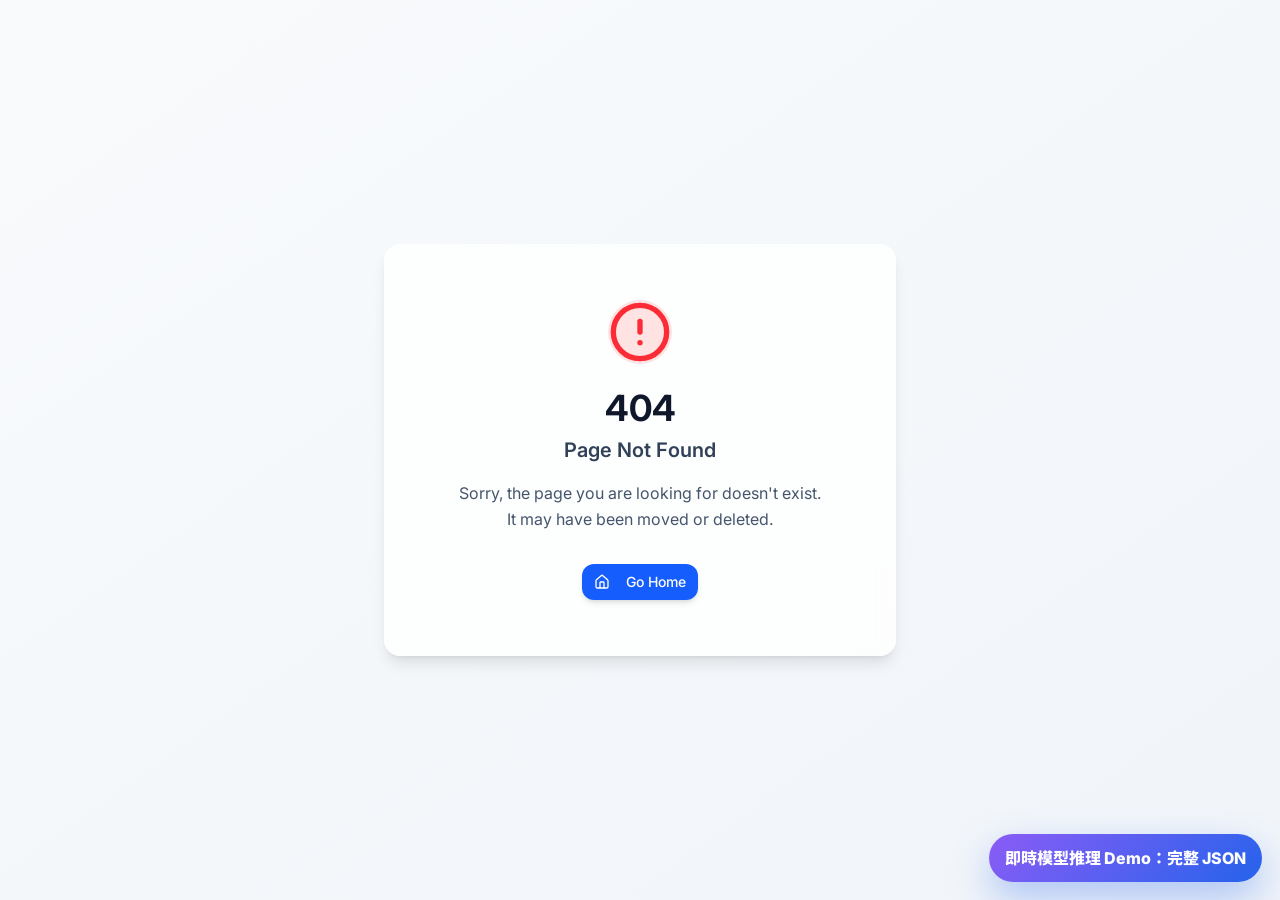
==== commit 919f9825: "Connect homepage analyzer to Render API" ====
--- a/web/index.html
+++ b/web/index.html
@@ -1,47 +1,379 @@
-<!doctype html>
-<html lang="zh-Hant">
-
-  <head>
-    <meta charset="UTF-8" />
-    <meta
-      name="viewport"
-      content="width=device-width, initial-scale=1.0, maximum-scale=1" />
-    <title>看懂可疑信件 - AI 輔助釣魚郵件辨識互動介面</title>    
-    <link rel="preconnect" href="https://fonts.googleapis.com" />
-    <link rel="preconnect" href="https://fonts.gstatic.com" crossorigin />
-    <link href="https://fonts.googleapis.com/css2?family=Inter:wght@300;400;500;600;700;800&family=Noto+Sans+TC:wght@300;400;500;700;900&display=swap" rel="stylesheet" />
-    <script type="module" crossorigin src="./assets/index-B3Xw4hRC.js"></script>
-    <link rel="stylesheet" crossorigin href="./assets/index-BMOoP9BW.css">
-
-    <style>
-      .api-demo-floating-link {
-        position: fixed;
-        right: 18px;
-        bottom: 18px;
-        z-index: 9999;
-        display: inline-flex;
-        align-items: center;
-        justify-content: center;
-        padding: 12px 16px;
-        border-radius: 999px;
-        color: #ffffff;
-        background: linear-gradient(135deg, #8b5cf6, #2563eb);
-        box-shadow: 0 16px 38px rgba(37, 99, 235, 0.34);
-        font-family: Inter, "Noto Sans TC", system-ui, sans-serif;
-        font-weight: 800;
-        text-decoration: none;
-      }
-      .api-demo-floating-link:focus,
-      .api-demo-floating-link:hover {
-        transform: translateY(-1px);
-        box-shadow: 0 18px 44px rgba(124, 58, 237, 0.42);
-      }
-    </style>
-  </head>
-
-  <body class="dark">
-    <div id="root"></div>
-    <a href="./live-api-demo.html" class="api-demo-floating-link">即時模型推理 Demo</a>
-  </body>
-
-</html>
+<!doctype html> <html lang="zh-Hant"> <head> <meta charset="UTF-8" /> <meta name="viewport" content="width=device-width, initial-scale=1.0, maximum-scale=1" /> <title>看懂可疑信件 - AI 輔助釣魚郵件辨識互動介面</title> <link rel="preconnect" href="https://fonts.googleapis.com" /> <link rel="preconnect" href="https://fonts.gstatic.com" crossorigin /> <link href="https://fonts.googleapis.com/css2?family=Inter:wght@300;400;500;600;700;800&family=Noto+Sans+TC:wght@300;400;500;700;900&display=swap" rel="stylesheet" /> <script type="module" crossorigin src="./assets/index-B3Xw4hRC.js"></script> <link rel="stylesheet" crossorigin href="./assets/index-BMOoP9BW.css">
+<style>
+  .homepage-api-note {
+    margin-top: 0.75rem;
+    color: hsl(var(--muted-foreground));
+    font-size: 0.75rem;
+    line-height: 1.6;
+    text-align: center;
+  }
+  .api-demo-floating-link {
+    position: fixed;
+    right: 18px;
+    bottom: 18px;
+    z-index: 9999;
+    display: inline-flex;
+    align-items: center;
+    justify-content: center;
+    padding: 12px 16px;
+    border-radius: 999px;
+    color: #ffffff;
+    background: linear-gradient(135deg, #8b5cf6, #2563eb);
+    box-shadow: 0 16px 38px rgba(37, 99, 235, 0.34);
+    font-family: Inter, "Noto Sans TC", system-ui, sans-serif;
+    font-weight: 800;
+    text-decoration: none;
+  }
+  .api-demo-floating-link:focus,
+  .api-demo-floating-link:hover {
+    transform: translateY(-1px);
+    box-shadow: 0 18px 44px rgba(124, 58, 237, 0.42);
+  }
+</style>
+</head> <body class="dark"> <div id="root"></div> <a href="./live-api-demo.html" class="api-demo-floating-link" title="即時模型推理 Demo：顯示完整 API 回傳 JSON。">即時模型推理 Demo：完整 JSON</a>
+<script>
+  (() => {
+    const DEFAULT_API_BASE_URL = "https://genai-final-anti-scam.onrender.com";
+    const LOCAL_STORAGE_KEY = "ANTI_SCAM_API_BASE_URL";
+    const LOADING_MESSAGE = "模型分析中，Render 免費方案冷啟動可能需要數十秒。";
+    const CONNECTION_ERROR_MESSAGE = "無法連接模型 API。請確認 Render 後端是否啟動，或稍後再試。";
+
+    function normalizeApiBaseUrl(value) {
+      return String(value || "").trim().replace(/\/+$/, "");
+    }
+
+    function getApiBaseUrl() {
+      const saved = localStorage.getItem(LOCAL_STORAGE_KEY);
+      return normalizeApiBaseUrl(saved || DEFAULT_API_BASE_URL);
+    }
+
+    function getAnalyzeApiUrl() {
+      return `${getApiBaseUrl()}/api/analyze-email`;
+    }
+
+    function escapeHtml(value) {
+      return String(value ?? "")
+        .replaceAll("&", "&amp;")
+        .replaceAll("<", "&lt;")
+        .replaceAll(">", "&gt;")
+        .replaceAll('"', "&quot;")
+        .replaceAll("'", "&#039;");
+    }
+
+    function asArray(value) {
+      if (Array.isArray(value)) return value;
+      if (value === null || value === undefined || value === "") return [];
+      return [value];
+    }
+
+    function formatValue(value) {
+      if (Array.isArray(value)) return value.length ? value.join(", ") : "無";
+      if (typeof value === "boolean") return value ? "是" : "否";
+      if (typeof value === "number") return Number.isInteger(value) ? String(value) : value.toFixed(4);
+      if (value && typeof value === "object") return JSON.stringify(value);
+      return value === null || value === undefined || value === "" ? "無" : String(value);
+    }
+
+    function numericScore(value) {
+      const number = Number(value);
+      if (!Number.isFinite(number)) return 0;
+      return Math.max(0, Math.min(100, number <= 1 ? number * 100 : number));
+    }
+
+    function confidencePercent(value) {
+      return Math.round((Number(value) || 0) * 100);
+    }
+
+    function phishingPercent(value) {
+      return Math.round((Number(value) || 0) * 100);
+    }
+
+    function riskLevelText(data) {
+      if (data.risk_level_zh) return data.risk_level_zh;
+      const level = String(data.risk_level || "").toLowerCase();
+      if (["high", "danger", "dangerous", "危險", "高風險"].includes(level)) return "危險";
+      if (["medium", "warning", "suspicious", "可疑", "中風險"].includes(level)) return "可疑";
+      if (["low", "safe", "安全", "低風險"].includes(level)) return "安全";
+      const score = numericScore(data.risk_score);
+      return score >= 70 ? "危險" : score >= 35 ? "可疑" : "安全";
+    }
+
+    function riskTitle(level) {
+      if (level === "危險") return "高度疑似釣魚郵件";
+      if (level === "可疑") return "具有潛在詐騙風險";
+      return "安全信件（無明顯特徵）";
+    }
+
+    function pillList(items, className) {
+      const values = asArray(items);
+      if (!values.length) {
+        return `<span class="px-2.5 py-1 rounded-lg text-xs font-medium bg-white/5 border border-white/10 text-foreground">無</span>`;
+      }
+      return values
+        .map((item) => `<span class="${className}">${escapeHtml(formatValue(item))}</span>`)
+        .join("");
+    }
+
+    function checklist(items) {
+      const values = asArray(items);
+      if (!values.length) {
+        values.push("透過官方網站、官方 App 或可信任客服管道再次確認。 ");
+      }
+      return values
+        .map(
+          (item) => `
+            <div class="flex items-start space-x-3 text-sm bg-emerald-500/5 border border-emerald-500/10 rounded-xl p-3">
+              <span class="h-5 w-5 text-emerald-500 shrink-0 mt-0.5">✓</span>
+              <span class="text-foreground/90 font-medium">${escapeHtml(formatValue(item))}</span>
+            </div>
+          `,
+        )
+        .join("");
+    }
+
+    function detailRows(data) {
+      const fields = [
+        ["釣魚機率", `${phishingPercent(data.phishing_probability)}%`],
+        ["寄件者網域", data.sender_domain],
+        ["信中 URL 網域", data.url_domains],
+        ["官方網域命中", data.matched_official_domains],
+        ["可信網域命中", data.matched_trusted_domains],
+        ["網域不一致", data.domain_mismatch],
+        ["個資風險", data.personal_data_risk],
+        ["付款風險", data.payment_risk],
+        ["後處理說明", data.postprocess_notes],
+      ];
+      return fields
+        .map(
+          ([label, value]) => `
+            <div class="flex flex-col sm:flex-row sm:items-start gap-1 sm:gap-3 py-2 border-b border-white/10 last:border-b-0">
+              <span class="text-xs font-bold text-muted-foreground uppercase tracking-wider sm:w-32 shrink-0">${escapeHtml(label)}</span>
+              <span class="text-sm text-foreground/90 break-words">${escapeHtml(formatValue(value))}</span>
+            </div>
+          `,
+        )
+        .join("");
+    }
+
+    function findAnalyzerSection() {
+      return document.getElementById("analyzer-section");
+    }
+
+    function findTextInputs(section) {
+      const textInputs = Array.from(section.querySelectorAll('input[type="text"]'));
+      return {
+        senderInput: document.getElementById("homeSenderInput") || textInputs[0],
+        subjectInput: document.getElementById("homeSubjectInput") || textInputs[1],
+        bodyInput: document.getElementById("homeBodyInput") || section.querySelector("textarea"),
+      };
+    }
+
+    function findResultColumn(section) {
+      return section.querySelector('.lg\\:col-span-7') || section.querySelector('[class*="lg:col-span-7"]');
+    }
+
+    function setAnalyzeButtonLoading(button, loading) {
+      if (!button) return;
+      button.disabled = loading;
+      button.dataset.renderApiLoading = loading ? "true" : "false";
+      button.innerHTML = loading
+        ? `<span class="h-4 w-4 animate-spin">⟳</span><span>AI 深度辨識中...</span>`
+        : `<span>開始 AI 分析</span><span aria-hidden="true">→</span>`;
+    }
+
+    function renderLoading(section) {
+      const resultColumn = findResultColumn(section);
+      if (!resultColumn) return;
+      resultColumn.innerHTML = `
+        <div class="border border-dashed border-white/10 rounded-2xl p-12 text-center bg-white/5 min-h-[400px] flex flex-col justify-center items-center">
+          <div class="h-12 w-12 rounded-full border-2 border-primary/30 border-t-primary animate-spin mb-5"></div>
+          <h3 class="text-lg font-bold text-foreground">模型分析中</h3>
+          <p class="text-sm text-muted-foreground mt-2 max-w-sm mx-auto">${LOADING_MESSAGE}</p>
+          <p class="text-xs text-muted-foreground mt-4 max-w-sm mx-auto break-words">API endpoint：${escapeHtml(getAnalyzeApiUrl())}</p>
+        </div>
+      `;
+    }
+
+    function renderError(section, message) {
+      const resultColumn = findResultColumn(section);
+      if (!resultColumn) return;
+      resultColumn.innerHTML = `
+        <div class="glass-panel rounded-2xl p-6 md:p-8 border border-destructive/30 space-y-4 animate-in fade-in duration-300">
+          <div class="text-destructive text-xs font-bold uppercase tracking-wider">API 呼叫失敗</div>
+          <h3 class="text-xl font-extrabold text-foreground">無法取得真實模型結果</h3>
+          <p class="text-sm text-foreground/90 leading-relaxed bg-destructive/10 border border-destructive/20 rounded-xl p-4">${escapeHtml(message)}</p>
+          <p class="text-xs text-muted-foreground break-words">目前 endpoint：${escapeHtml(getAnalyzeApiUrl())}</p>
+        </div>
+      `;
+    }
+
+    function renderApiResult(section, payload) {
+      const data = payload.result || payload;
+      const resultColumn = findResultColumn(section);
+      if (!resultColumn) return;
+      const level = riskLevelText(data);
+      const score = numericScore(data.risk_score);
+      const confidence = confidencePercent(data.confidence_score);
+      const phishing = phishingPercent(data.phishing_probability);
+      const icon = level === "危險" ? "!" : level === "可疑" ? "?" : "✓";
+      const iconClass = level === "危險"
+        ? "bg-destructive/10 text-destructive border border-destructive/20"
+        : level === "可疑"
+          ? "bg-amber-500/10 text-amber-500 border border-amber-500/20"
+          : "bg-emerald-500/10 text-emerald-500 border border-emerald-500/20";
+      const badgeClass = level === "危險"
+        ? "bg-destructive/20 text-destructive"
+        : level === "可疑"
+          ? "bg-amber-500/20 text-amber-500"
+          : "bg-emerald-500/20 text-emerald-500";
+      const barClass = score > 70 ? "bg-destructive" : score > 35 ? "bg-amber-500" : "bg-emerald-500";
+
+      resultColumn.innerHTML = `
+        <div class="glass-panel rounded-2xl p-6 md:p-8 border border-white/10 space-y-6 animate-in fade-in duration-300">
+          <div class="flex flex-col md:flex-row md:items-center justify-between gap-4 pb-6 border-b border-white/10">
+            <div class="flex items-center space-x-4">
+              <div class="p-3 rounded-xl ${iconClass}"><span class="h-8 w-8 inline-flex items-center justify-center font-black text-2xl">${icon}</span></div>
+              <div>
+                <div class="flex items-center space-x-2">
+                  <span class="text-xs font-bold uppercase tracking-wider text-muted-foreground">評估結果</span>
+                  <span class="text-xs font-bold px-2 py-0.5 rounded ${badgeClass}">${escapeHtml(level)}</span>
+                </div>
+                <h3 class="text-xl font-extrabold text-foreground mt-1">${escapeHtml(riskTitle(level))}</h3>
+                <p class="text-xs text-muted-foreground mt-1">資料來源：Render Flask API 真實模型回傳</p>
+              </div>
+            </div>
+            <div class="flex items-center space-x-6">
+              <div class="text-right">
+                <span class="text-xs text-muted-foreground block">風險分數</span>
+                <span class="text-2xl font-black text-foreground">${escapeHtml(formatValue(data.risk_score))}%</span>
+              </div>
+              <div class="text-right border-l border-white/10 pl-6">
+                <span class="text-xs text-muted-foreground block">判斷信心</span>
+                <span class="text-2xl font-black text-primary">${confidence}%</span>
+              </div>
+            </div>
+          </div>
+
+          <div class="space-y-1.5">
+            <div class="flex justify-between text-xs text-muted-foreground"><span>安全 (0%)</span><span>高危 (100%)</span></div>
+            <div class="h-2.5 w-full bg-white/5 rounded-full overflow-hidden"><div class="h-full rounded-full transition-all duration-1000 ${barClass}" style="width: ${score}%"></div></div>
+            <div class="text-xs text-muted-foreground text-right">釣魚機率 phishing_probability：${phishing}%</div>
+          </div>
+
+          <div class="grid grid-cols-1 md:grid-cols-2 gap-4 pt-2">
+            <div class="space-y-2">
+              <span class="text-xs font-bold text-muted-foreground uppercase tracking-wider block">可疑特徵</span>
+              <div class="flex flex-wrap gap-2">${pillList(data.indicators, "px-2.5 py-1 rounded-lg text-xs font-medium bg-white/5 border border-white/10 text-foreground")}</div>
+            </div>
+            <div class="space-y-2">
+              <span class="text-xs font-bold text-muted-foreground uppercase tracking-wider block">詐騙話術</span>
+              <div class="flex flex-wrap gap-2">${pillList(data.manipulation_methods, "px-2.5 py-1 rounded-lg text-xs font-medium bg-destructive/10 border border-destructive/20 text-destructive")}</div>
+            </div>
+          </div>
+
+          <div class="space-y-2 pt-2">
+            <span class="text-xs font-bold text-muted-foreground uppercase tracking-wider block">AI 白話風險解釋</span>
+            <p class="text-sm text-foreground/90 leading-relaxed bg-white/5 border border-white/5 rounded-xl p-4">${escapeHtml(data.explanation_for_general_users || "模型未提供補充說明。")}</p>
+          </div>
+
+          <div class="space-y-3 pt-2">
+            <span class="text-xs font-bold text-muted-foreground uppercase tracking-wider block">安全行動建議</span>
+            <div class="space-y-2.5">${checklist(data.safe_actions)}</div>
+          </div>
+
+          <div class="space-y-2 pt-2">
+            <span class="text-xs font-bold text-muted-foreground uppercase tracking-wider block">模型與網域細節</span>
+            <div class="bg-white/5 border border-white/5 rounded-xl p-4">${detailRows(data)}</div>
+          </div>
+        </div>
+      `;
+    }
+
+    async function analyzeWithRenderApi(button) {
+      const section = findAnalyzerSection();
+      if (!section) return;
+      const { senderInput, subjectInput, bodyInput } = findTextInputs(section);
+      const subject = subjectInput?.value || "";
+      const sender = senderInput?.value || "";
+      const body = bodyInput?.value || "";
+
+      if (!body.trim()) {
+        renderError(section, "請先輸入信件內容，再呼叫 Render 模型 API。 ");
+        return;
+      }
+
+      setAnalyzeButtonLoading(button, true);
+      renderLoading(section);
+
+      try {
+        const response = await fetch(getAnalyzeApiUrl(), {
+          method: "POST",
+          headers: { "Content-Type": "application/json" },
+          body: JSON.stringify({ subject, sender, body }),
+        });
+
+        if (!response.ok) {
+          throw new Error(`API 回應錯誤：HTTP ${response.status}`);
+        }
+
+        const payload = await response.json();
+        renderApiResult(section, payload);
+      } catch (error) {
+        console.error(error);
+        renderError(section, CONNECTION_ERROR_MESSAGE);
+      } finally {
+        setAnalyzeButtonLoading(button, false);
+      }
+    }
+
+    function isHomeAnalyzeButton(target) {
+      const button = target.closest?.("button");
+      if (!button) return null;
+      const section = findAnalyzerSection();
+      if (!section || !section.contains(button)) return null;
+      if (button.textContent.includes("開始 AI 分析") || button.textContent.includes("AI 深度辨識中")) return button;
+      return null;
+    }
+
+    function enhanceAnalyzerDom() {
+      const section = findAnalyzerSection();
+      if (!section) return;
+      const { senderInput, subjectInput, bodyInput } = findTextInputs(section);
+      if (senderInput && !senderInput.id) senderInput.id = "homeSenderInput";
+      if (subjectInput && !subjectInput.id) subjectInput.id = "homeSubjectInput";
+      if (bodyInput && !bodyInput.id) bodyInput.id = "homeBodyInput";
+      const analyzeButton = Array.from(section.querySelectorAll("button")).find((button) => button.textContent.includes("開始 AI 分析"));
+      if (analyzeButton && !analyzeButton.id) analyzeButton.id = "homeAnalyzeBtn";
+      const heading = Array.from(section.querySelectorAll("h2")).find((node) => node.textContent.includes("輔助分析器"));
+      if (heading && !section.querySelector(".homepage-api-note")) {
+        heading.insertAdjacentHTML(
+          "afterend",
+          `<p class="homepage-api-note">此分析器已串接 Render 上的 Flask 後端與 TF-IDF + Logistic Regression 模型。</p>`,
+        );
+      }
+    }
+
+    document.addEventListener(
+      "click",
+      (event) => {
+        const button = isHomeAnalyzeButton(event.target);
+        if (!button) return;
+        event.preventDefault();
+        event.stopPropagation();
+        event.stopImmediatePropagation();
+        analyzeWithRenderApi(button);
+      },
+      true,
+    );
+
+    const observer = new MutationObserver(enhanceAnalyzerDom);
+    observer.observe(document.documentElement, { childList: true, subtree: true });
+    if (document.readyState === "loading") {
+      document.addEventListener("DOMContentLoaded", enhanceAnalyzerDom);
+    } else {
+      enhanceAnalyzerDom();
+    }
+    window.homepageAnalyzeWithRenderApi = { getAnalyzeApiUrl, getApiBaseUrl };
+  })();
+</script>
+</body> </html>
